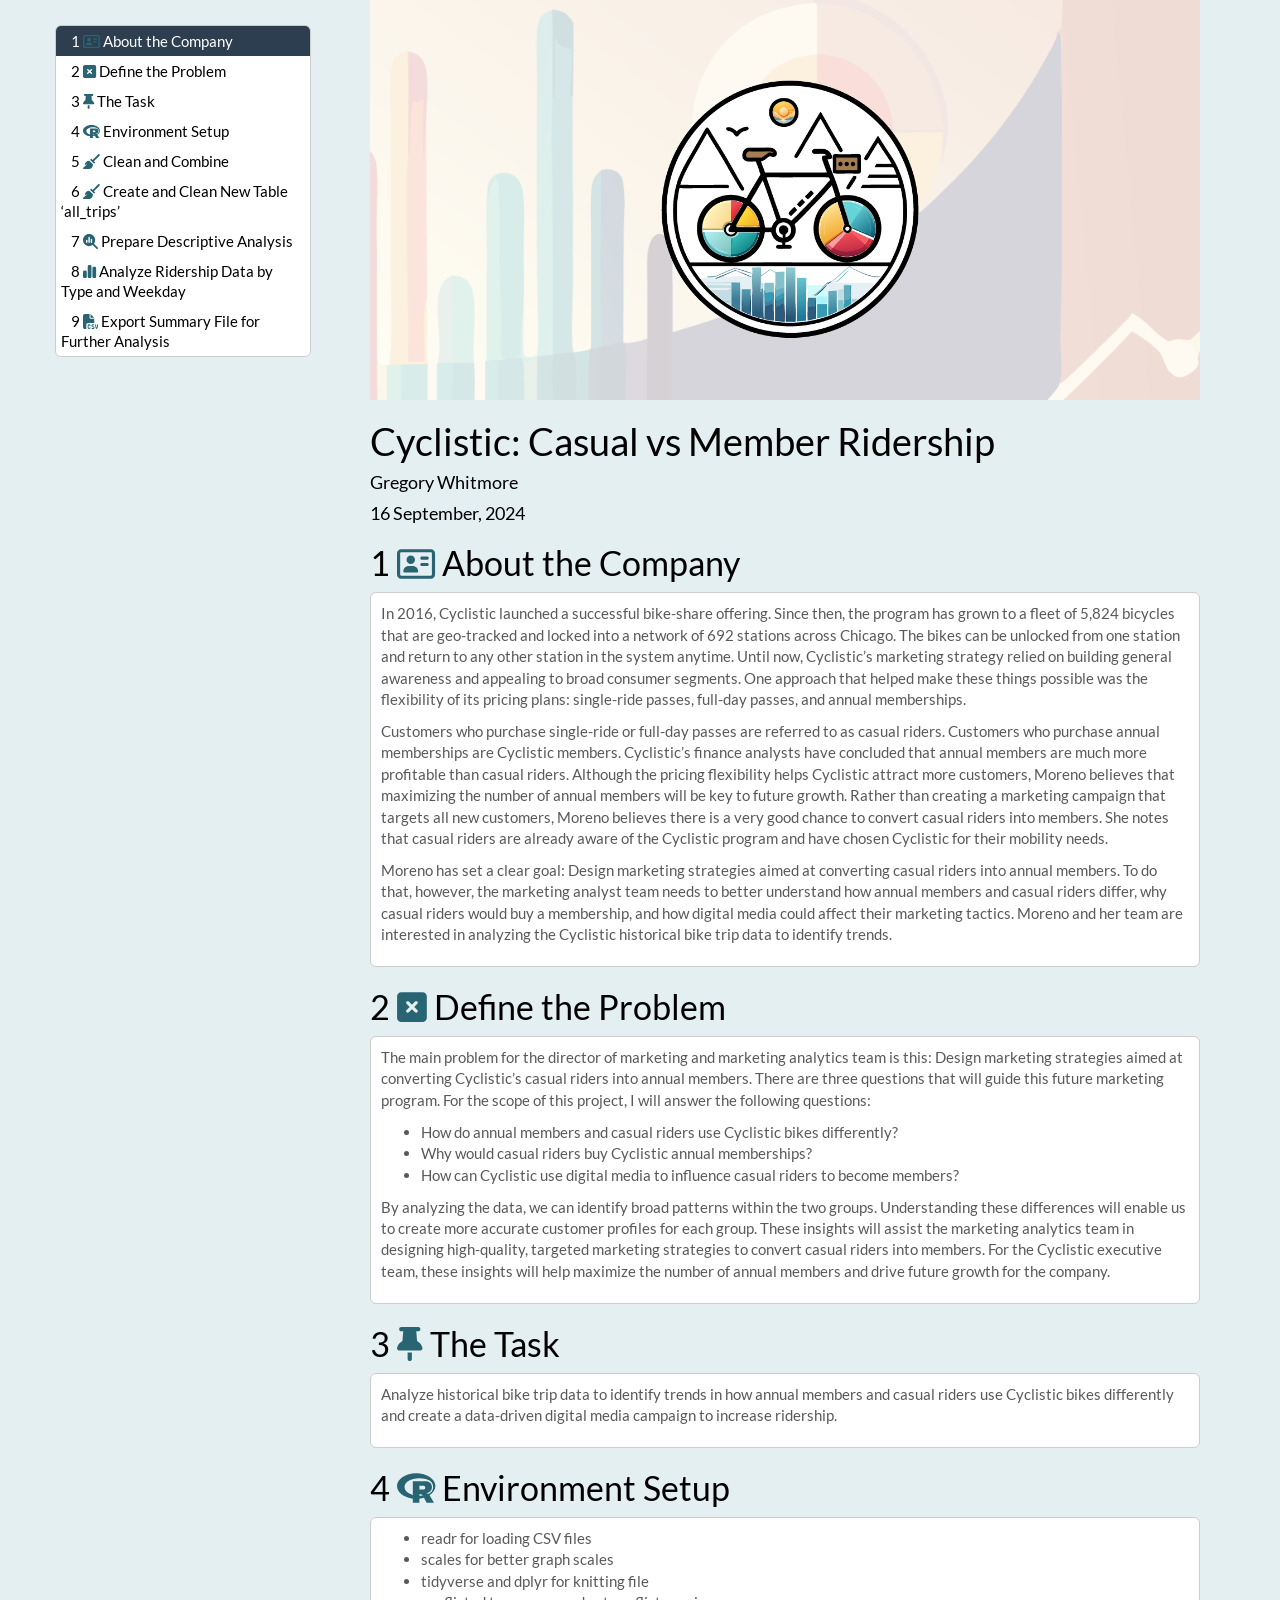
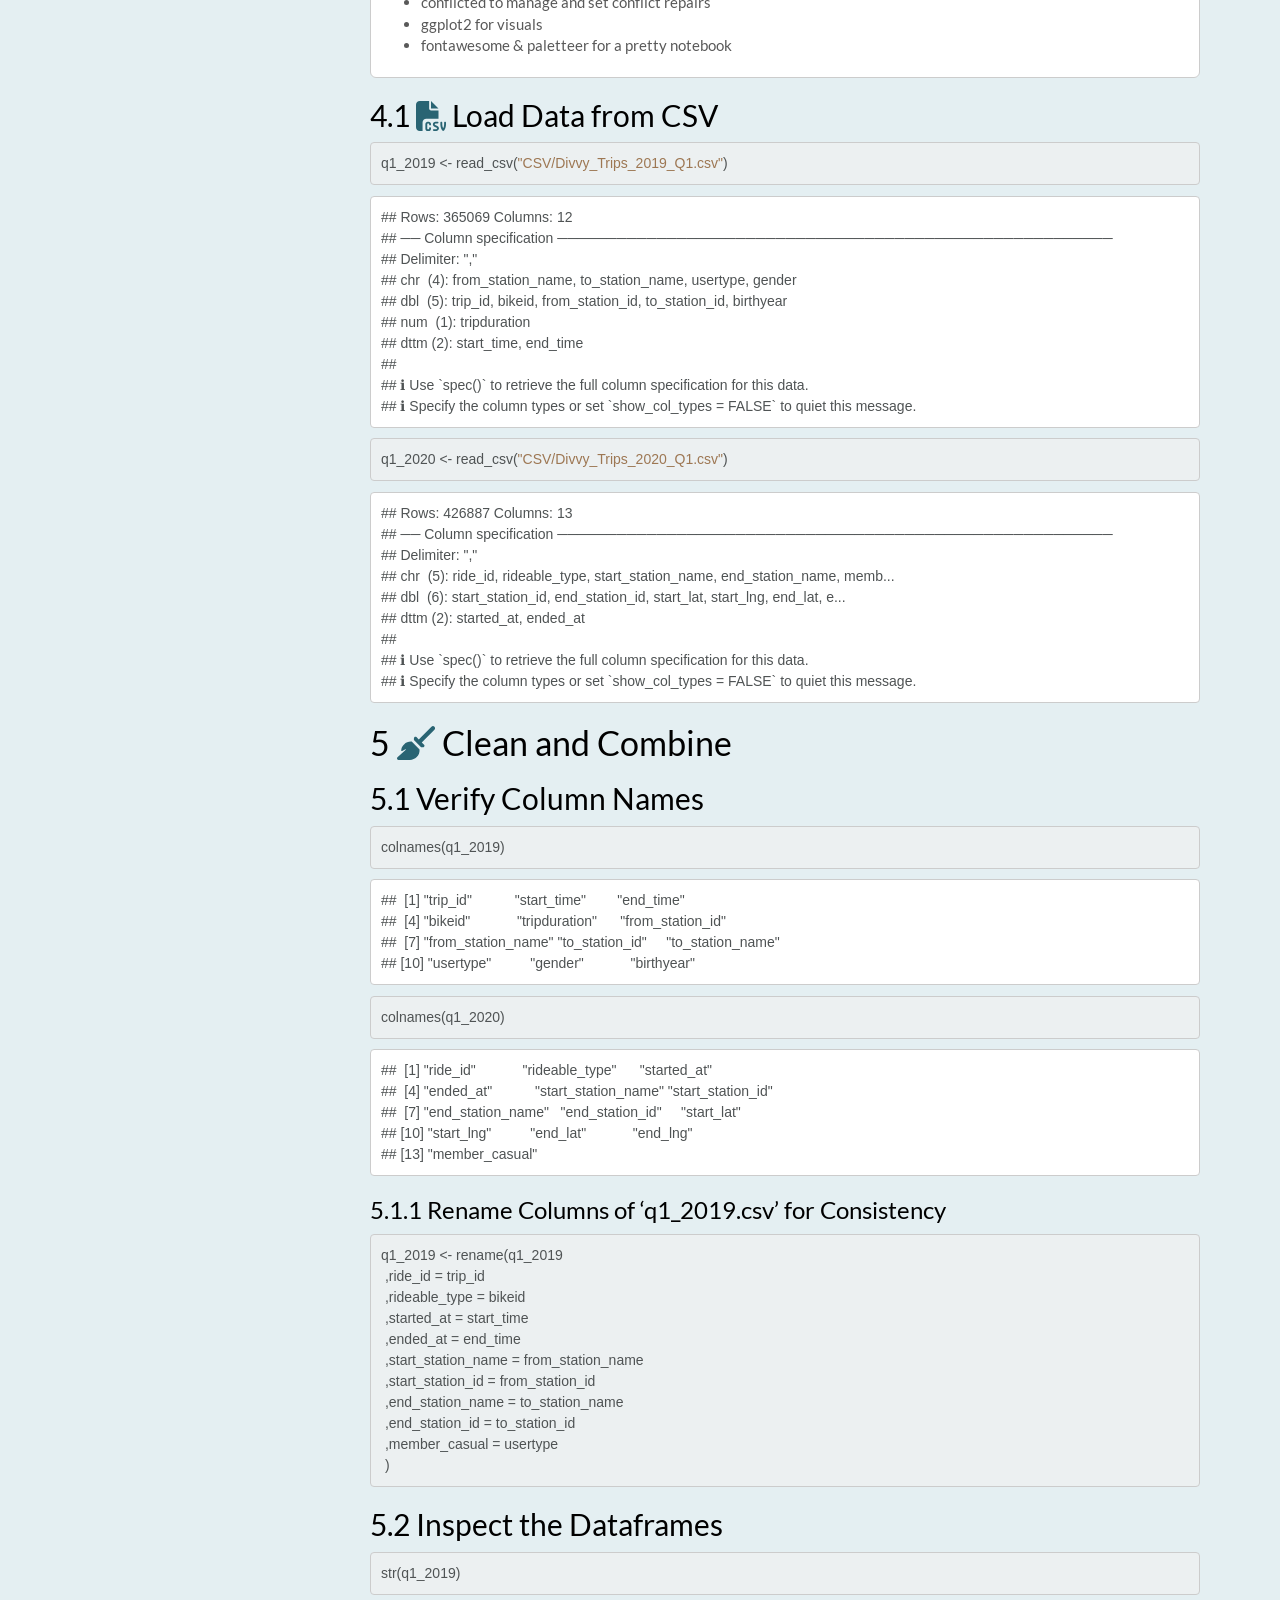
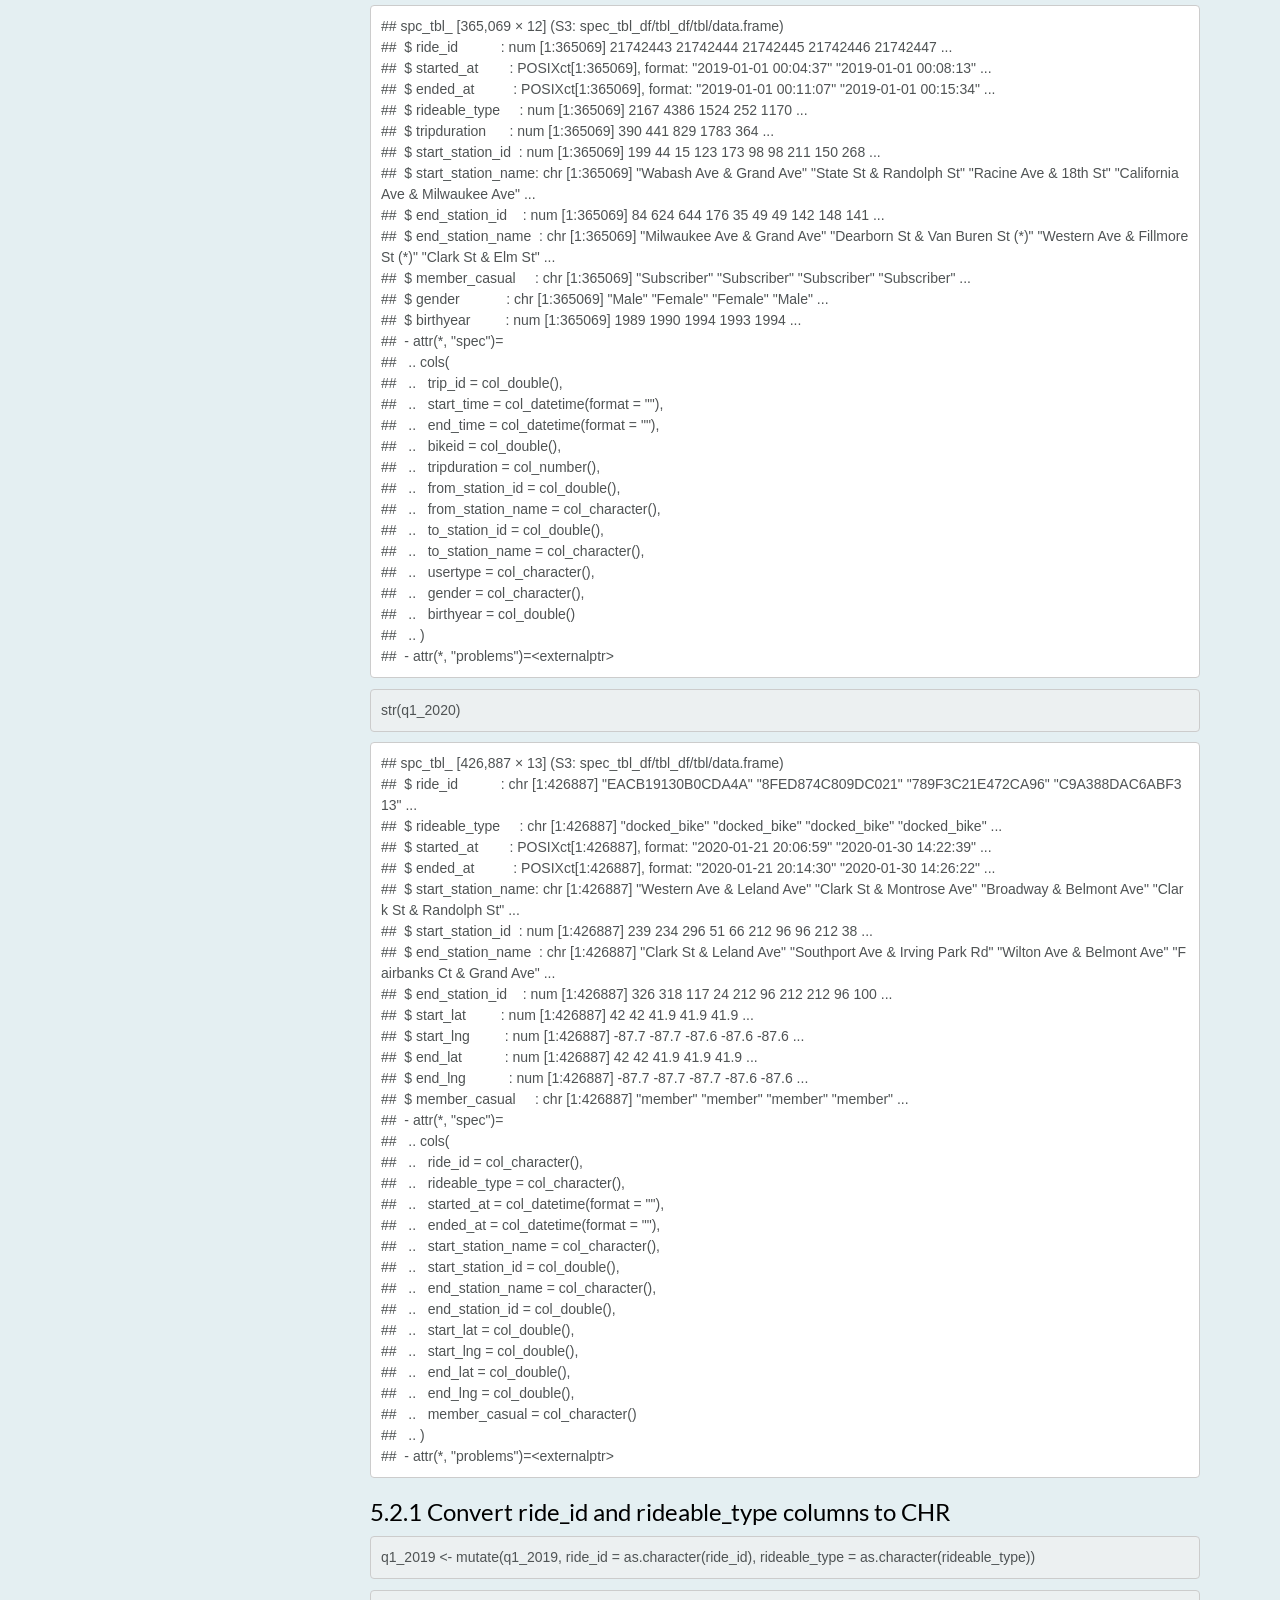
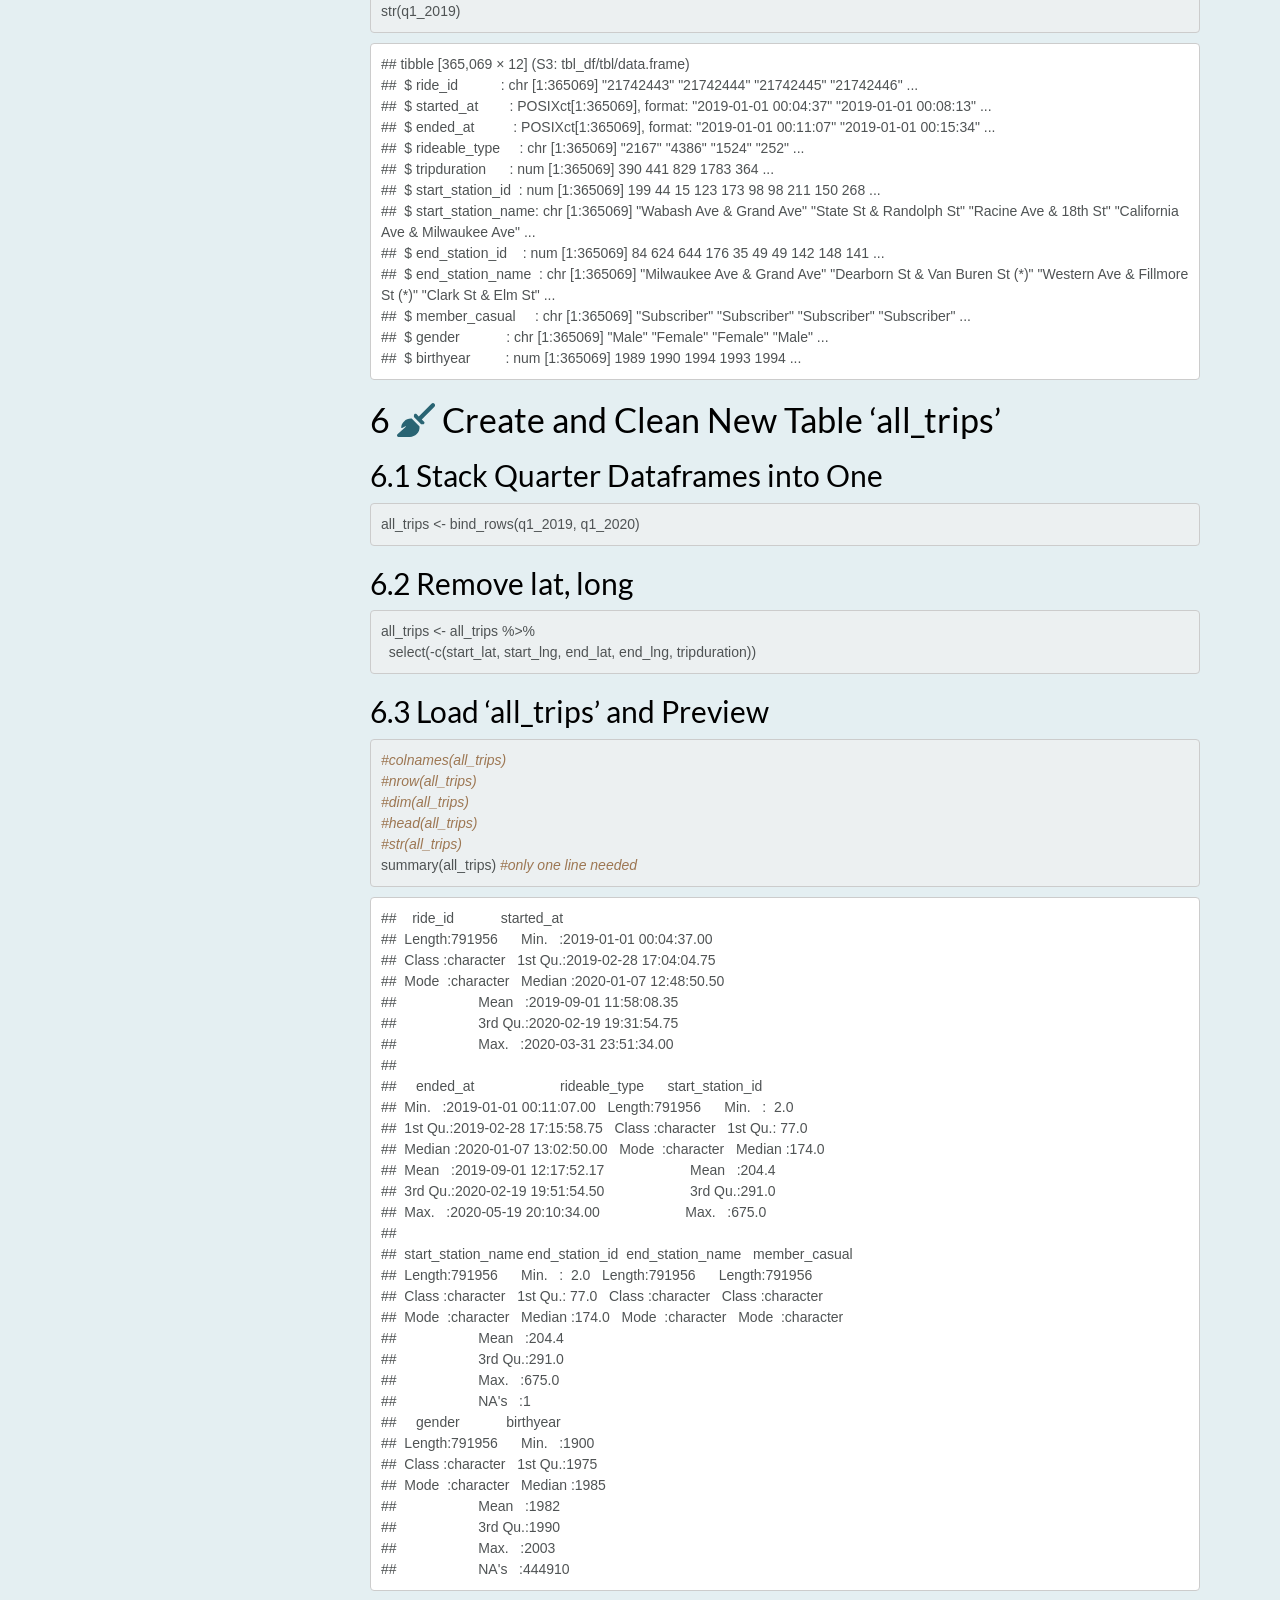
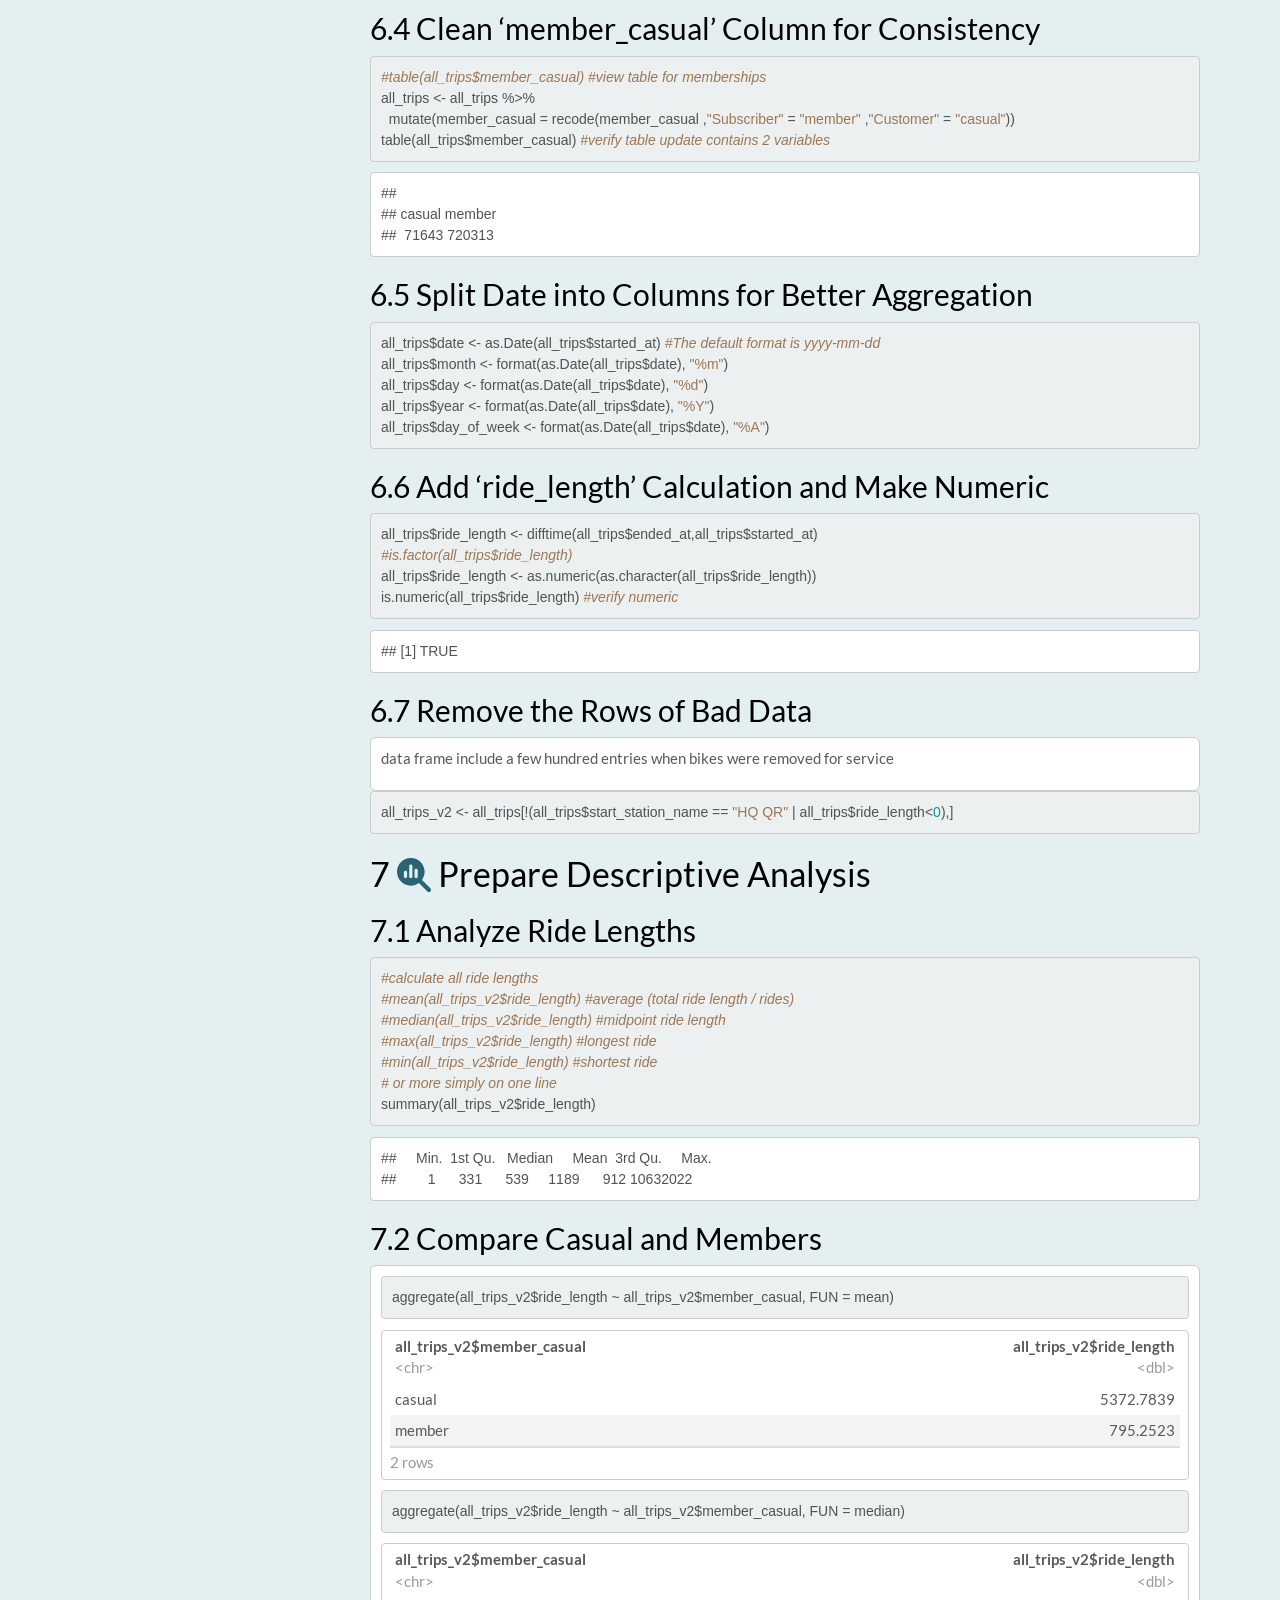
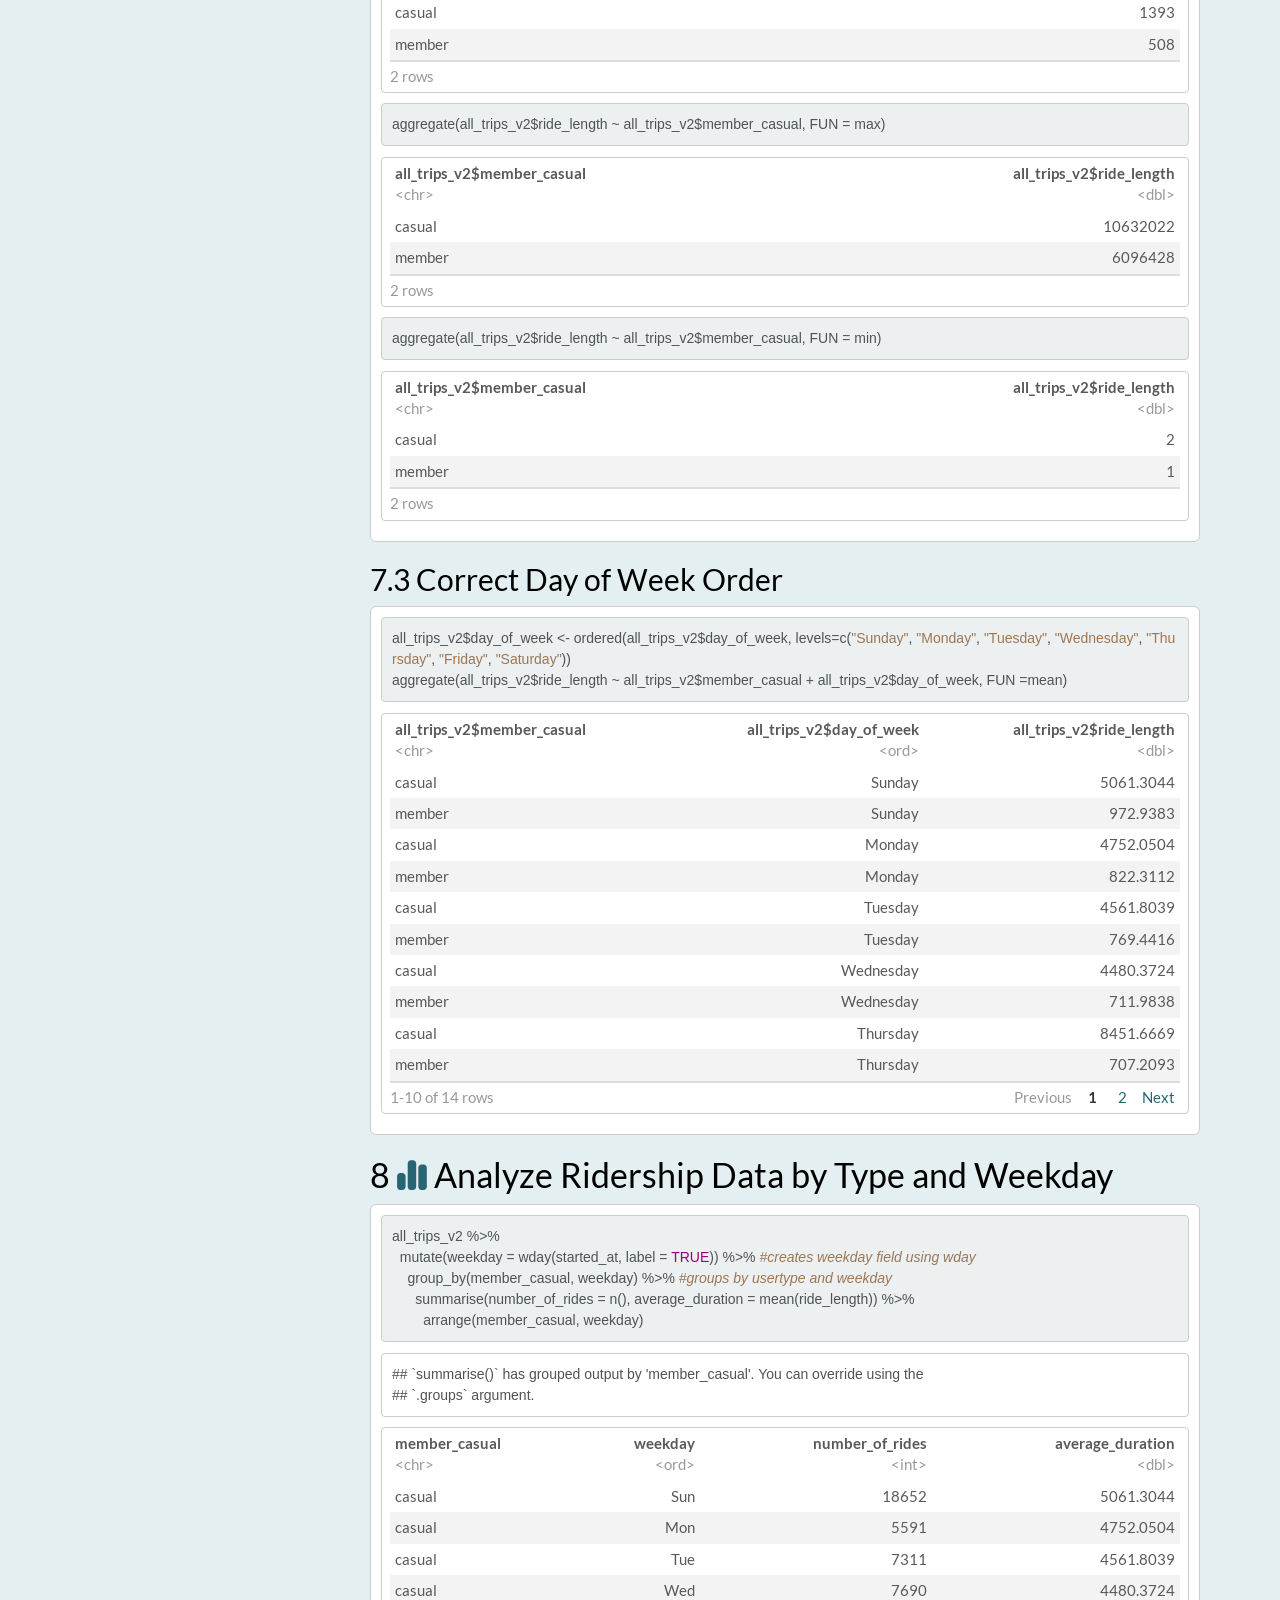
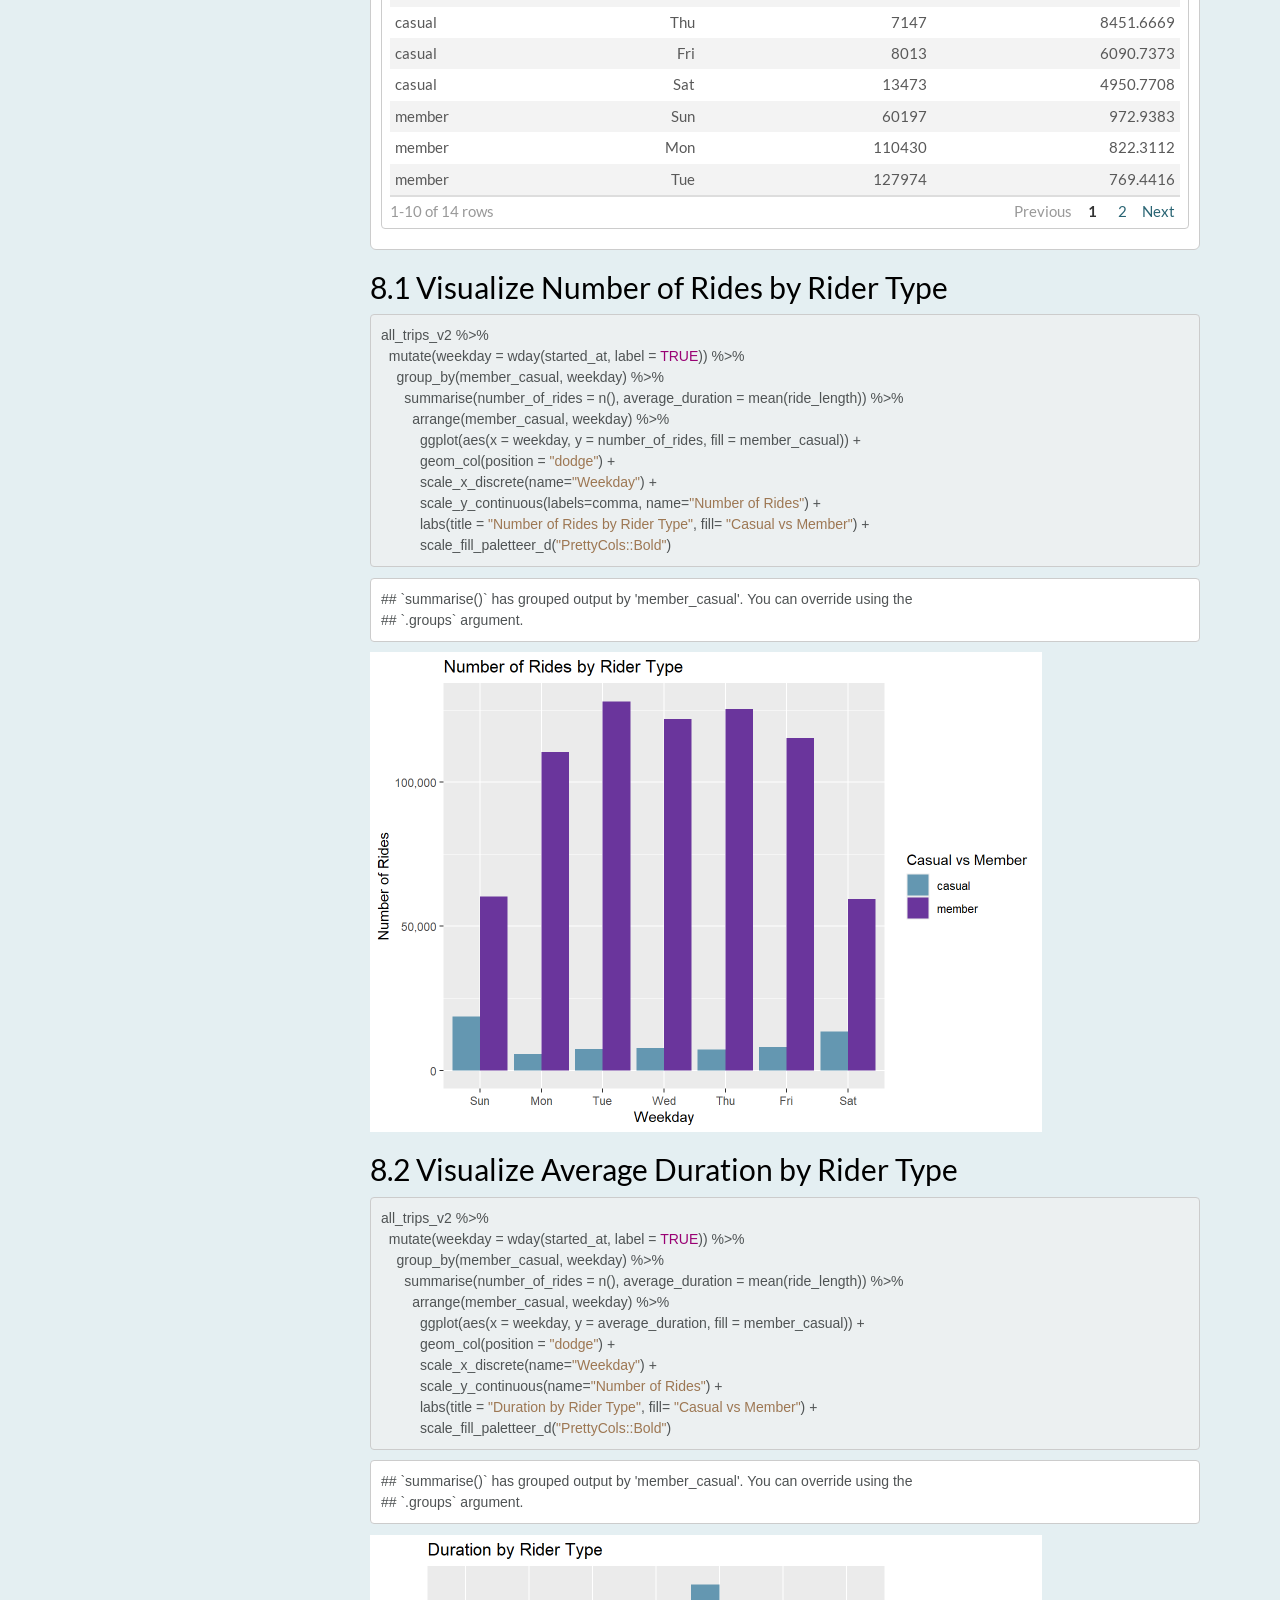
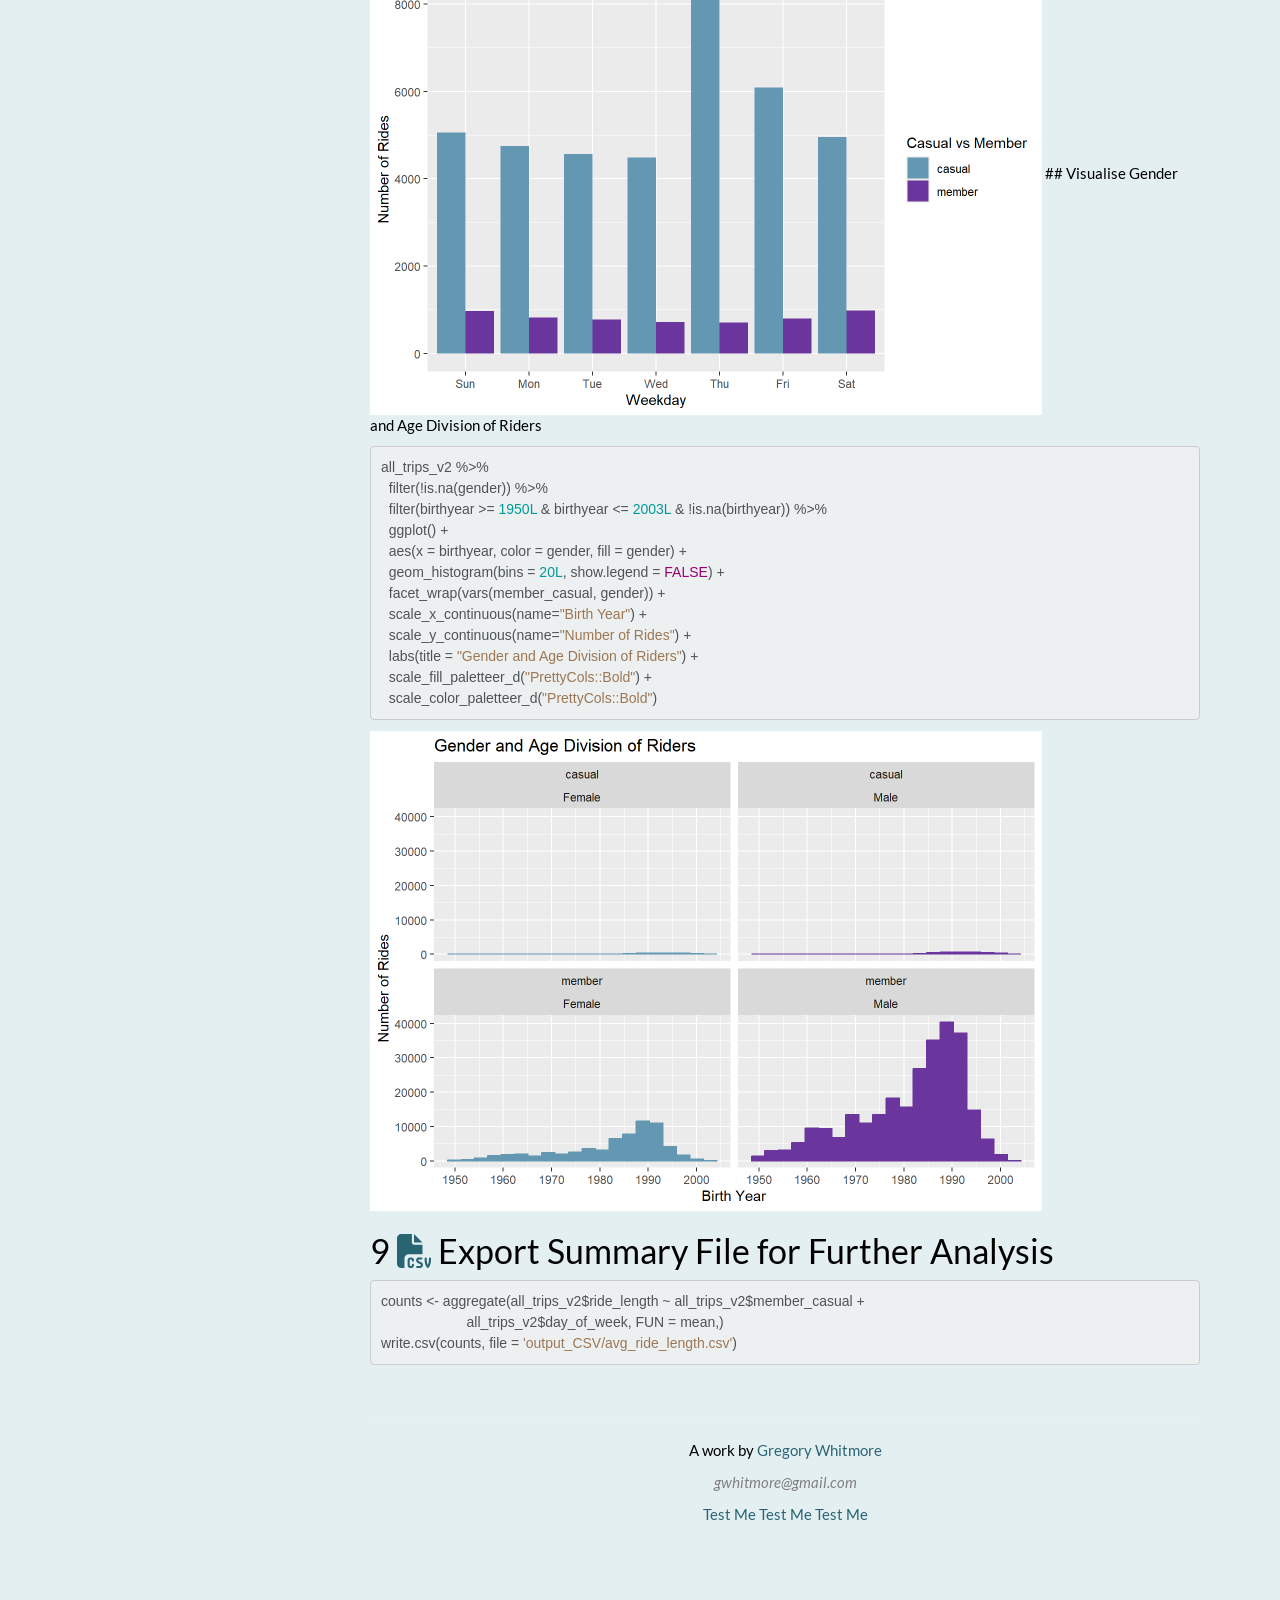
==== 2024-Cyclistic-Casual-vs-Member.html @ d3386a3c "a commit" ====
<!DOCTYPE html>

<html>

<head>

<meta charset="utf-8" />
<meta name="generator" content="pandoc" />
<meta http-equiv="X-UA-Compatible" content="IE=EDGE" />


<meta name="author" content="Gregory Whitmore" />


<title>Cyclistic: Casual vs Member Ridership</title>

<script>// Pandoc 2.9 adds attributes on both header and div. We remove the former (to
// be compatible with the behavior of Pandoc < 2.8).
document.addEventListener('DOMContentLoaded', function(e) {
  var hs = document.querySelectorAll("div.section[class*='level'] > :first-child");
  var i, h, a;
  for (i = 0; i < hs.length; i++) {
    h = hs[i];
    if (!/^h[1-6]$/i.test(h.tagName)) continue;  // it should be a header h1-h6
    a = h.attributes;
    while (a.length > 0) h.removeAttribute(a[0].name);
  }
});
</script>
<script>/*! jQuery v3.6.0 | (c) OpenJS Foundation and other contributors | jquery.org/license */
!function(e,t){"use strict";"object"==typeof module&&"object"==typeof module.exports?module.exports=e.document?t(e,!0):function(e){if(!e.document)throw new Error("jQuery requires a window with a document");return t(e)}:t(e)}("undefined"!=typeof window?window:this,function(C,e){"use strict";var t=[],r=Object.getPrototypeOf,s=t.slice,g=t.flat?function(e){return t.flat.call(e)}:function(e){return t.concat.apply([],e)},u=t.push,i=t.indexOf,n={},o=n.toString,v=n.hasOwnProperty,a=v.toString,l=a.call(Object),y={},m=function(e){return"function"==typeof e&&"number"!=typeof e.nodeType&&"function"!=typeof e.item},x=function(e){return null!=e&&e===e.window},E=C.document,c={type:!0,src:!0,nonce:!0,noModule:!0};function b(e,t,n){var r,i,o=(n=n||E).createElement("script");if(o.text=e,t)for(r in c)(i=t[r]||t.getAttribute&&t.getAttribute(r))&&o.setAttribute(r,i);n.head.appendChild(o).parentNode.removeChild(o)}function w(e){return null==e?e+"":"object"==typeof e||"function"==typeof e?n[o.call(e)]||"object":typeof e}var f="3.6.0",S=function(e,t){return new S.fn.init(e,t)};function p(e){var t=!!e&&"length"in e&&e.length,n=w(e);return!m(e)&&!x(e)&&("array"===n||0===t||"number"==typeof t&&0<t&&t-1 in e)}S.fn=S.prototype={jquery:f,constructor:S,length:0,toArray:function(){return s.call(this)},get:function(e){return null==e?s.call(this):e<0?this[e+this.length]:this[e]},pushStack:function(e){var t=S.merge(this.constructor(),e);return t.prevObject=this,t},each:function(e){return S.each(this,e)},map:function(n){return this.pushStack(S.map(this,function(e,t){return n.call(e,t,e)}))},slice:function(){return this.pushStack(s.apply(this,arguments))},first:function(){return this.eq(0)},last:function(){return this.eq(-1)},even:function(){return this.pushStack(S.grep(this,function(e,t){return(t+1)%2}))},odd:function(){return this.pushStack(S.grep(this,function(e,t){return t%2}))},eq:function(e){var t=this.length,n=+e+(e<0?t:0);return this.pushStack(0<=n&&n<t?[this[n]]:[])},end:function(){return this.prevObject||this.constructor()},push:u,sort:t.sort,splice:t.splice},S.extend=S.fn.extend=function(){var e,t,n,r,i,o,a=arguments[0]||{},s=1,u=arguments.length,l=!1;for("boolean"==typeof a&&(l=a,a=arguments[s]||{},s++),"object"==typeof a||m(a)||(a={}),s===u&&(a=this,s--);s<u;s++)if(null!=(e=arguments[s]))for(t in e)r=e[t],"__proto__"!==t&&a!==r&&(l&&r&&(S.isPlainObject(r)||(i=Array.isArray(r)))?(n=a[t],o=i&&!Array.isArray(n)?[]:i||S.isPlainObject(n)?n:{},i=!1,a[t]=S.extend(l,o,r)):void 0!==r&&(a[t]=r));return a},S.extend({expando:"jQuery"+(f+Math.random()).replace(/\D/g,""),isReady:!0,error:function(e){throw new Error(e)},noop:function(){},isPlainObject:function(e){var t,n;return!(!e||"[object Object]"!==o.call(e))&&(!(t=r(e))||"function"==typeof(n=v.call(t,"constructor")&&t.constructor)&&a.call(n)===l)},isEmptyObject:function(e){var t;for(t in e)return!1;return!0},globalEval:function(e,t,n){b(e,{nonce:t&&t.nonce},n)},each:function(e,t){var n,r=0;if(p(e)){for(n=e.length;r<n;r++)if(!1===t.call(e[r],r,e[r]))break}else for(r in e)if(!1===t.call(e[r],r,e[r]))break;return e},makeArray:function(e,t){var n=t||[];return null!=e&&(p(Object(e))?S.merge(n,"string"==typeof e?[e]:e):u.call(n,e)),n},inArray:function(e,t,n){return null==t?-1:i.call(t,e,n)},merge:function(e,t){for(var n=+t.length,r=0,i=e.length;r<n;r++)e[i++]=t[r];return e.length=i,e},grep:function(e,t,n){for(var r=[],i=0,o=e.length,a=!n;i<o;i++)!t(e[i],i)!==a&&r.push(e[i]);return r},map:function(e,t,n){var r,i,o=0,a=[];if(p(e))for(r=e.length;o<r;o++)null!=(i=t(e[o],o,n))&&a.push(i);else for(o in e)null!=(i=t(e[o],o,n))&&a.push(i);return g(a)},guid:1,support:y}),"function"==typeof Symbol&&(S.fn[Symbol.iterator]=t[Symbol.iterator]),S.each("Boolean Number String Function Array Date RegExp Object Error Symbol".split(" "),function(e,t){n["[object "+t+"]"]=t.toLowerCase()});var d=function(n){var e,d,b,o,i,h,f,g,w,u,l,T,C,a,E,v,s,c,y,S="sizzle"+1*new Date,p=n.document,k=0,r=0,m=ue(),x=ue(),A=ue(),N=ue(),j=function(e,t){return e===t&&(l=!0),0},D={}.hasOwnProperty,t=[],q=t.pop,L=t.push,H=t.push,O=t.slice,P=function(e,t){for(var n=0,r=e.length;n<r;n++)if(e[n]===t)return n;return-1},R="checked|selected|async|autofocus|autoplay|controls|defer|disabled|hidden|ismap|loop|multiple|open|readonly|required|scoped",M="[\\x20\\t\\r\\n\\f]",I="(?:\\\\[\\da-fA-F]{1,6}"+M+"?|\\\\[^\\r\\n\\f]|[\\w-]|[^\0-\\x7f])+",W="\\["+M+"*("+I+")(?:"+M+"*([*^$|!~]?=)"+M+"*(?:'((?:\\\\.|[^\\\\'])*)'|\"((?:\\\\.|[^\\\\\"])*)\"|("+I+"))|)"+M+"*\\]",F=":("+I+")(?:\\((('((?:\\\\.|[^\\\\'])*)'|\"((?:\\\\.|[^\\\\\"])*)\")|((?:\\\\.|[^\\\\()[\\]]|"+W+")*)|.*)\\)|)",B=new RegExp(M+"+","g"),$=new RegExp("^"+M+"+|((?:^|[^\\\\])(?:\\\\.)*)"+M+"+$","g"),_=new RegExp("^"+M+"*,"+M+"*"),z=new RegExp("^"+M+"*([>+~]|"+M+")"+M+"*"),U=new RegExp(M+"|>"),X=new RegExp(F),V=new RegExp("^"+I+"$"),G={ID:new RegExp("^#("+I+")"),CLASS:new RegExp("^\\.("+I+")"),TAG:new RegExp("^("+I+"|[*])"),ATTR:new RegExp("^"+W),PSEUDO:new RegExp("^"+F),CHILD:new RegExp("^:(only|first|last|nth|nth-last)-(child|of-type)(?:\\("+M+"*(even|odd|(([+-]|)(\\d*)n|)"+M+"*(?:([+-]|)"+M+"*(\\d+)|))"+M+"*\\)|)","i"),bool:new RegExp("^(?:"+R+")$","i"),needsContext:new RegExp("^"+M+"*[>+~]|:(even|odd|eq|gt|lt|nth|first|last)(?:\\("+M+"*((?:-\\d)?\\d*)"+M+"*\\)|)(?=[^-]|$)","i")},Y=/HTML$/i,Q=/^(?:input|select|textarea|button)$/i,J=/^h\d$/i,K=/^[^{]+\{\s*\[native \w/,Z=/^(?:#([\w-]+)|(\w+)|\.([\w-]+))$/,ee=/[+~]/,te=new RegExp("\\\\[\\da-fA-F]{1,6}"+M+"?|\\\\([^\\r\\n\\f])","g"),ne=function(e,t){var n="0x"+e.slice(1)-65536;return t||(n<0?String.fromCharCode(n+65536):String.fromCharCode(n>>10|55296,1023&n|56320))},re=/([\0-\x1f\x7f]|^-?\d)|^-$|[^\0-\x1f\x7f-\uFFFF\w-]/g,ie=function(e,t){return t?"\0"===e?"\ufffd":e.slice(0,-1)+"\\"+e.charCodeAt(e.length-1).toString(16)+" ":"\\"+e},oe=function(){T()},ae=be(function(e){return!0===e.disabled&&"fieldset"===e.nodeName.toLowerCase()},{dir:"parentNode",next:"legend"});try{H.apply(t=O.call(p.childNodes),p.childNodes),t[p.childNodes.length].nodeType}catch(e){H={apply:t.length?function(e,t){L.apply(e,O.call(t))}:function(e,t){var n=e.length,r=0;while(e[n++]=t[r++]);e.length=n-1}}}function se(t,e,n,r){var i,o,a,s,u,l,c,f=e&&e.ownerDocument,p=e?e.nodeType:9;if(n=n||[],"string"!=typeof t||!t||1!==p&&9!==p&&11!==p)return n;if(!r&&(T(e),e=e||C,E)){if(11!==p&&(u=Z.exec(t)))if(i=u[1]){if(9===p){if(!(a=e.getElementById(i)))return n;if(a.id===i)return n.push(a),n}else if(f&&(a=f.getElementById(i))&&y(e,a)&&a.id===i)return n.push(a),n}else{if(u[2])return H.apply(n,e.getElementsByTagName(t)),n;if((i=u[3])&&d.getElementsByClassName&&e.getElementsByClassName)return H.apply(n,e.getElementsByClassName(i)),n}if(d.qsa&&!N[t+" "]&&(!v||!v.test(t))&&(1!==p||"object"!==e.nodeName.toLowerCase())){if(c=t,f=e,1===p&&(U.test(t)||z.test(t))){(f=ee.test(t)&&ye(e.parentNode)||e)===e&&d.scope||((s=e.getAttribute("id"))?s=s.replace(re,ie):e.setAttribute("id",s=S)),o=(l=h(t)).length;while(o--)l[o]=(s?"#"+s:":scope")+" "+xe(l[o]);c=l.join(",")}try{return H.apply(n,f.querySelectorAll(c)),n}catch(e){N(t,!0)}finally{s===S&&e.removeAttribute("id")}}}return g(t.replace($,"$1"),e,n,r)}function ue(){var r=[];return function e(t,n){return r.push(t+" ")>b.cacheLength&&delete e[r.shift()],e[t+" "]=n}}function le(e){return e[S]=!0,e}function ce(e){var t=C.createElement("fieldset");try{return!!e(t)}catch(e){return!1}finally{t.parentNode&&t.parentNode.removeChild(t),t=null}}function fe(e,t){var n=e.split("|"),r=n.length;while(r--)b.attrHandle[n[r]]=t}function pe(e,t){var n=t&&e,r=n&&1===e.nodeType&&1===t.nodeType&&e.sourceIndex-t.sourceIndex;if(r)return r;if(n)while(n=n.nextSibling)if(n===t)return-1;return e?1:-1}function de(t){return function(e){return"input"===e.nodeName.toLowerCase()&&e.type===t}}function he(n){return function(e){var t=e.nodeName.toLowerCase();return("input"===t||"button"===t)&&e.type===n}}function ge(t){return function(e){return"form"in e?e.parentNode&&!1===e.disabled?"label"in e?"label"in e.parentNode?e.parentNode.disabled===t:e.disabled===t:e.isDisabled===t||e.isDisabled!==!t&&ae(e)===t:e.disabled===t:"label"in e&&e.disabled===t}}function ve(a){return le(function(o){return o=+o,le(function(e,t){var n,r=a([],e.length,o),i=r.length;while(i--)e[n=r[i]]&&(e[n]=!(t[n]=e[n]))})})}function ye(e){return e&&"undefined"!=typeof e.getElementsByTagName&&e}for(e in d=se.support={},i=se.isXML=function(e){var t=e&&e.namespaceURI,n=e&&(e.ownerDocument||e).documentElement;return!Y.test(t||n&&n.nodeName||"HTML")},T=se.setDocument=function(e){var t,n,r=e?e.ownerDocument||e:p;return r!=C&&9===r.nodeType&&r.documentElement&&(a=(C=r).documentElement,E=!i(C),p!=C&&(n=C.defaultView)&&n.top!==n&&(n.addEventListener?n.addEventListener("unload",oe,!1):n.attachEvent&&n.attachEvent("onunload",oe)),d.scope=ce(function(e){return a.appendChild(e).appendChild(C.createElement("div")),"undefined"!=typeof e.querySelectorAll&&!e.querySelectorAll(":scope fieldset div").length}),d.attributes=ce(function(e){return e.className="i",!e.getAttribute("className")}),d.getElementsByTagName=ce(function(e){return e.appendChild(C.createComment("")),!e.getElementsByTagName("*").length}),d.getElementsByClassName=K.test(C.getElementsByClassName),d.getById=ce(function(e){return a.appendChild(e).id=S,!C.getElementsByName||!C.getElementsByName(S).length}),d.getById?(b.filter.ID=function(e){var t=e.replace(te,ne);return function(e){return e.getAttribute("id")===t}},b.find.ID=function(e,t){if("undefined"!=typeof t.getElementById&&E){var n=t.getElementById(e);return n?[n]:[]}}):(b.filter.ID=function(e){var n=e.replace(te,ne);return function(e){var t="undefined"!=typeof e.getAttributeNode&&e.getAttributeNode("id");return t&&t.value===n}},b.find.ID=function(e,t){if("undefined"!=typeof t.getElementById&&E){var n,r,i,o=t.getElementById(e);if(o){if((n=o.getAttributeNode("id"))&&n.value===e)return[o];i=t.getElementsByName(e),r=0;while(o=i[r++])if((n=o.getAttributeNode("id"))&&n.value===e)return[o]}return[]}}),b.find.TAG=d.getElementsByTagName?function(e,t){return"undefined"!=typeof t.getElementsByTagName?t.getElementsByTagName(e):d.qsa?t.querySelectorAll(e):void 0}:function(e,t){var n,r=[],i=0,o=t.getElementsByTagName(e);if("*"===e){while(n=o[i++])1===n.nodeType&&r.push(n);return r}return o},b.find.CLASS=d.getElementsByClassName&&function(e,t){if("undefined"!=typeof t.getElementsByClassName&&E)return t.getElementsByClassName(e)},s=[],v=[],(d.qsa=K.test(C.querySelectorAll))&&(ce(function(e){var t;a.appendChild(e).innerHTML="<a id='"+S+"'></a><select id='"+S+"-\r\\' msallowcapture=''><option selected=''></option></select>",e.querySelectorAll("[msallowcapture^='']").length&&v.push("[*^$]="+M+"*(?:''|\"\")"),e.querySelectorAll("[selected]").length||v.push("\\["+M+"*(?:value|"+R+")"),e.querySelectorAll("[id~="+S+"-]").length||v.push("~="),(t=C.createElement("input")).setAttribute("name",""),e.appendChild(t),e.querySelectorAll("[name='']").length||v.push("\\["+M+"*name"+M+"*="+M+"*(?:''|\"\")"),e.querySelectorAll(":checked").length||v.push(":checked"),e.querySelectorAll("a#"+S+"+*").length||v.push(".#.+[+~]"),e.querySelectorAll("\\\f"),v.push("[\\r\\n\\f]")}),ce(function(e){e.innerHTML="<a href='' disabled='disabled'></a><select disabled='disabled'><option/></select>";var t=C.createElement("input");t.setAttribute("type","hidden"),e.appendChild(t).setAttribute("name","D"),e.querySelectorAll("[name=d]").length&&v.push("name"+M+"*[*^$|!~]?="),2!==e.querySelectorAll(":enabled").length&&v.push(":enabled",":disabled"),a.appendChild(e).disabled=!0,2!==e.querySelectorAll(":disabled").length&&v.push(":enabled",":disabled"),e.querySelectorAll("*,:x"),v.push(",.*:")})),(d.matchesSelector=K.test(c=a.matches||a.webkitMatchesSelector||a.mozMatchesSelector||a.oMatchesSelector||a.msMatchesSelector))&&ce(function(e){d.disconnectedMatch=c.call(e,"*"),c.call(e,"[s!='']:x"),s.push("!=",F)}),v=v.length&&new RegExp(v.join("|")),s=s.length&&new RegExp(s.join("|")),t=K.test(a.compareDocumentPosition),y=t||K.test(a.contains)?function(e,t){var n=9===e.nodeType?e.documentElement:e,r=t&&t.parentNode;return e===r||!(!r||1!==r.nodeType||!(n.contains?n.contains(r):e.compareDocumentPosition&&16&e.compareDocumentPosition(r)))}:function(e,t){if(t)while(t=t.parentNode)if(t===e)return!0;return!1},j=t?function(e,t){if(e===t)return l=!0,0;var n=!e.compareDocumentPosition-!t.compareDocumentPosition;return n||(1&(n=(e.ownerDocument||e)==(t.ownerDocument||t)?e.compareDocumentPosition(t):1)||!d.sortDetached&&t.compareDocumentPosition(e)===n?e==C||e.ownerDocument==p&&y(p,e)?-1:t==C||t.ownerDocument==p&&y(p,t)?1:u?P(u,e)-P(u,t):0:4&n?-1:1)}:function(e,t){if(e===t)return l=!0,0;var n,r=0,i=e.parentNode,o=t.parentNode,a=[e],s=[t];if(!i||!o)return e==C?-1:t==C?1:i?-1:o?1:u?P(u,e)-P(u,t):0;if(i===o)return pe(e,t);n=e;while(n=n.parentNode)a.unshift(n);n=t;while(n=n.parentNode)s.unshift(n);while(a[r]===s[r])r++;return r?pe(a[r],s[r]):a[r]==p?-1:s[r]==p?1:0}),C},se.matches=function(e,t){return se(e,null,null,t)},se.matchesSelector=function(e,t){if(T(e),d.matchesSelector&&E&&!N[t+" "]&&(!s||!s.test(t))&&(!v||!v.test(t)))try{var n=c.call(e,t);if(n||d.disconnectedMatch||e.document&&11!==e.document.nodeType)return n}catch(e){N(t,!0)}return 0<se(t,C,null,[e]).length},se.contains=function(e,t){return(e.ownerDocument||e)!=C&&T(e),y(e,t)},se.attr=function(e,t){(e.ownerDocument||e)!=C&&T(e);var n=b.attrHandle[t.toLowerCase()],r=n&&D.call(b.attrHandle,t.toLowerCase())?n(e,t,!E):void 0;return void 0!==r?r:d.attributes||!E?e.getAttribute(t):(r=e.getAttributeNode(t))&&r.specified?r.value:null},se.escape=function(e){return(e+"").replace(re,ie)},se.error=function(e){throw new Error("Syntax error, unrecognized expression: "+e)},se.uniqueSort=function(e){var t,n=[],r=0,i=0;if(l=!d.detectDuplicates,u=!d.sortStable&&e.slice(0),e.sort(j),l){while(t=e[i++])t===e[i]&&(r=n.push(i));while(r--)e.splice(n[r],1)}return u=null,e},o=se.getText=function(e){var t,n="",r=0,i=e.nodeType;if(i){if(1===i||9===i||11===i){if("string"==typeof e.textContent)return e.textContent;for(e=e.firstChild;e;e=e.nextSibling)n+=o(e)}else if(3===i||4===i)return e.nodeValue}else while(t=e[r++])n+=o(t);return n},(b=se.selectors={cacheLength:50,createPseudo:le,match:G,attrHandle:{},find:{},relative:{">":{dir:"parentNode",first:!0}," ":{dir:"parentNode"},"+":{dir:"previousSibling",first:!0},"~":{dir:"previousSibling"}},preFilter:{ATTR:function(e){return e[1]=e[1].replace(te,ne),e[3]=(e[3]||e[4]||e[5]||"").replace(te,ne),"~="===e[2]&&(e[3]=" "+e[3]+" "),e.slice(0,4)},CHILD:function(e){return e[1]=e[1].toLowerCase(),"nth"===e[1].slice(0,3)?(e[3]||se.error(e[0]),e[4]=+(e[4]?e[5]+(e[6]||1):2*("even"===e[3]||"odd"===e[3])),e[5]=+(e[7]+e[8]||"odd"===e[3])):e[3]&&se.error(e[0]),e},PSEUDO:function(e){var t,n=!e[6]&&e[2];return G.CHILD.test(e[0])?null:(e[3]?e[2]=e[4]||e[5]||"":n&&X.test(n)&&(t=h(n,!0))&&(t=n.indexOf(")",n.length-t)-n.length)&&(e[0]=e[0].slice(0,t),e[2]=n.slice(0,t)),e.slice(0,3))}},filter:{TAG:function(e){var t=e.replace(te,ne).toLowerCase();return"*"===e?function(){return!0}:function(e){return e.nodeName&&e.nodeName.toLowerCase()===t}},CLASS:function(e){var t=m[e+" "];return t||(t=new RegExp("(^|"+M+")"+e+"("+M+"|$)"))&&m(e,function(e){return t.test("string"==typeof e.className&&e.className||"undefined"!=typeof e.getAttribute&&e.getAttribute("class")||"")})},ATTR:function(n,r,i){return function(e){var t=se.attr(e,n);return null==t?"!="===r:!r||(t+="","="===r?t===i:"!="===r?t!==i:"^="===r?i&&0===t.indexOf(i):"*="===r?i&&-1<t.indexOf(i):"$="===r?i&&t.slice(-i.length)===i:"~="===r?-1<(" "+t.replace(B," ")+" ").indexOf(i):"|="===r&&(t===i||t.slice(0,i.length+1)===i+"-"))}},CHILD:function(h,e,t,g,v){var y="nth"!==h.slice(0,3),m="last"!==h.slice(-4),x="of-type"===e;return 1===g&&0===v?function(e){return!!e.parentNode}:function(e,t,n){var r,i,o,a,s,u,l=y!==m?"nextSibling":"previousSibling",c=e.parentNode,f=x&&e.nodeName.toLowerCase(),p=!n&&!x,d=!1;if(c){if(y){while(l){a=e;while(a=a[l])if(x?a.nodeName.toLowerCase()===f:1===a.nodeType)return!1;u=l="only"===h&&!u&&"nextSibling"}return!0}if(u=[m?c.firstChild:c.lastChild],m&&p){d=(s=(r=(i=(o=(a=c)[S]||(a[S]={}))[a.uniqueID]||(o[a.uniqueID]={}))[h]||[])[0]===k&&r[1])&&r[2],a=s&&c.childNodes[s];while(a=++s&&a&&a[l]||(d=s=0)||u.pop())if(1===a.nodeType&&++d&&a===e){i[h]=[k,s,d];break}}else if(p&&(d=s=(r=(i=(o=(a=e)[S]||(a[S]={}))[a.uniqueID]||(o[a.uniqueID]={}))[h]||[])[0]===k&&r[1]),!1===d)while(a=++s&&a&&a[l]||(d=s=0)||u.pop())if((x?a.nodeName.toLowerCase()===f:1===a.nodeType)&&++d&&(p&&((i=(o=a[S]||(a[S]={}))[a.uniqueID]||(o[a.uniqueID]={}))[h]=[k,d]),a===e))break;return(d-=v)===g||d%g==0&&0<=d/g}}},PSEUDO:function(e,o){var t,a=b.pseudos[e]||b.setFilters[e.toLowerCase()]||se.error("unsupported pseudo: "+e);return a[S]?a(o):1<a.length?(t=[e,e,"",o],b.setFilters.hasOwnProperty(e.toLowerCase())?le(function(e,t){var n,r=a(e,o),i=r.length;while(i--)e[n=P(e,r[i])]=!(t[n]=r[i])}):function(e){return a(e,0,t)}):a}},pseudos:{not:le(function(e){var r=[],i=[],s=f(e.replace($,"$1"));return s[S]?le(function(e,t,n,r){var i,o=s(e,null,r,[]),a=e.length;while(a--)(i=o[a])&&(e[a]=!(t[a]=i))}):function(e,t,n){return r[0]=e,s(r,null,n,i),r[0]=null,!i.pop()}}),has:le(function(t){return function(e){return 0<se(t,e).length}}),contains:le(function(t){return t=t.replace(te,ne),function(e){return-1<(e.textContent||o(e)).indexOf(t)}}),lang:le(function(n){return V.test(n||"")||se.error("unsupported lang: "+n),n=n.replace(te,ne).toLowerCase(),function(e){var t;do{if(t=E?e.lang:e.getAttribute("xml:lang")||e.getAttribute("lang"))return(t=t.toLowerCase())===n||0===t.indexOf(n+"-")}while((e=e.parentNode)&&1===e.nodeType);return!1}}),target:function(e){var t=n.location&&n.location.hash;return t&&t.slice(1)===e.id},root:function(e){return e===a},focus:function(e){return e===C.activeElement&&(!C.hasFocus||C.hasFocus())&&!!(e.type||e.href||~e.tabIndex)},enabled:ge(!1),disabled:ge(!0),checked:function(e){var t=e.nodeName.toLowerCase();return"input"===t&&!!e.checked||"option"===t&&!!e.selected},selected:function(e){return e.parentNode&&e.parentNode.selectedIndex,!0===e.selected},empty:function(e){for(e=e.firstChild;e;e=e.nextSibling)if(e.nodeType<6)return!1;return!0},parent:function(e){return!b.pseudos.empty(e)},header:function(e){return J.test(e.nodeName)},input:function(e){return Q.test(e.nodeName)},button:function(e){var t=e.nodeName.toLowerCase();return"input"===t&&"button"===e.type||"button"===t},text:function(e){var t;return"input"===e.nodeName.toLowerCase()&&"text"===e.type&&(null==(t=e.getAttribute("type"))||"text"===t.toLowerCase())},first:ve(function(){return[0]}),last:ve(function(e,t){return[t-1]}),eq:ve(function(e,t,n){return[n<0?n+t:n]}),even:ve(function(e,t){for(var n=0;n<t;n+=2)e.push(n);return e}),odd:ve(function(e,t){for(var n=1;n<t;n+=2)e.push(n);return e}),lt:ve(function(e,t,n){for(var r=n<0?n+t:t<n?t:n;0<=--r;)e.push(r);return e}),gt:ve(function(e,t,n){for(var r=n<0?n+t:n;++r<t;)e.push(r);return e})}}).pseudos.nth=b.pseudos.eq,{radio:!0,checkbox:!0,file:!0,password:!0,image:!0})b.pseudos[e]=de(e);for(e in{submit:!0,reset:!0})b.pseudos[e]=he(e);function me(){}function xe(e){for(var t=0,n=e.length,r="";t<n;t++)r+=e[t].value;return r}function be(s,e,t){var u=e.dir,l=e.next,c=l||u,f=t&&"parentNode"===c,p=r++;return e.first?function(e,t,n){while(e=e[u])if(1===e.nodeType||f)return s(e,t,n);return!1}:function(e,t,n){var r,i,o,a=[k,p];if(n){while(e=e[u])if((1===e.nodeType||f)&&s(e,t,n))return!0}else while(e=e[u])if(1===e.nodeType||f)if(i=(o=e[S]||(e[S]={}))[e.uniqueID]||(o[e.uniqueID]={}),l&&l===e.nodeName.toLowerCase())e=e[u]||e;else{if((r=i[c])&&r[0]===k&&r[1]===p)return a[2]=r[2];if((i[c]=a)[2]=s(e,t,n))return!0}return!1}}function we(i){return 1<i.length?function(e,t,n){var r=i.length;while(r--)if(!i[r](e,t,n))return!1;return!0}:i[0]}function Te(e,t,n,r,i){for(var o,a=[],s=0,u=e.length,l=null!=t;s<u;s++)(o=e[s])&&(n&&!n(o,r,i)||(a.push(o),l&&t.push(s)));return a}function Ce(d,h,g,v,y,e){return v&&!v[S]&&(v=Ce(v)),y&&!y[S]&&(y=Ce(y,e)),le(function(e,t,n,r){var i,o,a,s=[],u=[],l=t.length,c=e||function(e,t,n){for(var r=0,i=t.length;r<i;r++)se(e,t[r],n);return n}(h||"*",n.nodeType?[n]:n,[]),f=!d||!e&&h?c:Te(c,s,d,n,r),p=g?y||(e?d:l||v)?[]:t:f;if(g&&g(f,p,n,r),v){i=Te(p,u),v(i,[],n,r),o=i.length;while(o--)(a=i[o])&&(p[u[o]]=!(f[u[o]]=a))}if(e){if(y||d){if(y){i=[],o=p.length;while(o--)(a=p[o])&&i.push(f[o]=a);y(null,p=[],i,r)}o=p.length;while(o--)(a=p[o])&&-1<(i=y?P(e,a):s[o])&&(e[i]=!(t[i]=a))}}else p=Te(p===t?p.splice(l,p.length):p),y?y(null,t,p,r):H.apply(t,p)})}function Ee(e){for(var i,t,n,r=e.length,o=b.relative[e[0].type],a=o||b.relative[" "],s=o?1:0,u=be(function(e){return e===i},a,!0),l=be(function(e){return-1<P(i,e)},a,!0),c=[function(e,t,n){var r=!o&&(n||t!==w)||((i=t).nodeType?u(e,t,n):l(e,t,n));return i=null,r}];s<r;s++)if(t=b.relative[e[s].type])c=[be(we(c),t)];else{if((t=b.filter[e[s].type].apply(null,e[s].matches))[S]){for(n=++s;n<r;n++)if(b.relative[e[n].type])break;return Ce(1<s&&we(c),1<s&&xe(e.slice(0,s-1).concat({value:" "===e[s-2].type?"*":""})).replace($,"$1"),t,s<n&&Ee(e.slice(s,n)),n<r&&Ee(e=e.slice(n)),n<r&&xe(e))}c.push(t)}return we(c)}return me.prototype=b.filters=b.pseudos,b.setFilters=new me,h=se.tokenize=function(e,t){var n,r,i,o,a,s,u,l=x[e+" "];if(l)return t?0:l.slice(0);a=e,s=[],u=b.preFilter;while(a){for(o in n&&!(r=_.exec(a))||(r&&(a=a.slice(r[0].length)||a),s.push(i=[])),n=!1,(r=z.exec(a))&&(n=r.shift(),i.push({value:n,type:r[0].replace($," ")}),a=a.slice(n.length)),b.filter)!(r=G[o].exec(a))||u[o]&&!(r=u[o](r))||(n=r.shift(),i.push({value:n,type:o,matches:r}),a=a.slice(n.length));if(!n)break}return t?a.length:a?se.error(e):x(e,s).slice(0)},f=se.compile=function(e,t){var n,v,y,m,x,r,i=[],o=[],a=A[e+" "];if(!a){t||(t=h(e)),n=t.length;while(n--)(a=Ee(t[n]))[S]?i.push(a):o.push(a);(a=A(e,(v=o,m=0<(y=i).length,x=0<v.length,r=function(e,t,n,r,i){var o,a,s,u=0,l="0",c=e&&[],f=[],p=w,d=e||x&&b.find.TAG("*",i),h=k+=null==p?1:Math.random()||.1,g=d.length;for(i&&(w=t==C||t||i);l!==g&&null!=(o=d[l]);l++){if(x&&o){a=0,t||o.ownerDocument==C||(T(o),n=!E);while(s=v[a++])if(s(o,t||C,n)){r.push(o);break}i&&(k=h)}m&&((o=!s&&o)&&u--,e&&c.push(o))}if(u+=l,m&&l!==u){a=0;while(s=y[a++])s(c,f,t,n);if(e){if(0<u)while(l--)c[l]||f[l]||(f[l]=q.call(r));f=Te(f)}H.apply(r,f),i&&!e&&0<f.length&&1<u+y.length&&se.uniqueSort(r)}return i&&(k=h,w=p),c},m?le(r):r))).selector=e}return a},g=se.select=function(e,t,n,r){var i,o,a,s,u,l="function"==typeof e&&e,c=!r&&h(e=l.selector||e);if(n=n||[],1===c.length){if(2<(o=c[0]=c[0].slice(0)).length&&"ID"===(a=o[0]).type&&9===t.nodeType&&E&&b.relative[o[1].type]){if(!(t=(b.find.ID(a.matches[0].replace(te,ne),t)||[])[0]))return n;l&&(t=t.parentNode),e=e.slice(o.shift().value.length)}i=G.needsContext.test(e)?0:o.length;while(i--){if(a=o[i],b.relative[s=a.type])break;if((u=b.find[s])&&(r=u(a.matches[0].replace(te,ne),ee.test(o[0].type)&&ye(t.parentNode)||t))){if(o.splice(i,1),!(e=r.length&&xe(o)))return H.apply(n,r),n;break}}}return(l||f(e,c))(r,t,!E,n,!t||ee.test(e)&&ye(t.parentNode)||t),n},d.sortStable=S.split("").sort(j).join("")===S,d.detectDuplicates=!!l,T(),d.sortDetached=ce(function(e){return 1&e.compareDocumentPosition(C.createElement("fieldset"))}),ce(function(e){return e.innerHTML="<a href='#'></a>","#"===e.firstChild.getAttribute("href")})||fe("type|href|height|width",function(e,t,n){if(!n)return e.getAttribute(t,"type"===t.toLowerCase()?1:2)}),d.attributes&&ce(function(e){return e.innerHTML="<input/>",e.firstChild.setAttribute("value",""),""===e.firstChild.getAttribute("value")})||fe("value",function(e,t,n){if(!n&&"input"===e.nodeName.toLowerCase())return e.defaultValue}),ce(function(e){return null==e.getAttribute("disabled")})||fe(R,function(e,t,n){var r;if(!n)return!0===e[t]?t.toLowerCase():(r=e.getAttributeNode(t))&&r.specified?r.value:null}),se}(C);S.find=d,S.expr=d.selectors,S.expr[":"]=S.expr.pseudos,S.uniqueSort=S.unique=d.uniqueSort,S.text=d.getText,S.isXMLDoc=d.isXML,S.contains=d.contains,S.escapeSelector=d.escape;var h=function(e,t,n){var r=[],i=void 0!==n;while((e=e[t])&&9!==e.nodeType)if(1===e.nodeType){if(i&&S(e).is(n))break;r.push(e)}return r},T=function(e,t){for(var n=[];e;e=e.nextSibling)1===e.nodeType&&e!==t&&n.push(e);return n},k=S.expr.match.needsContext;function A(e,t){return e.nodeName&&e.nodeName.toLowerCase()===t.toLowerCase()}var N=/^<([a-z][^\/\0>:\x20\t\r\n\f]*)[\x20\t\r\n\f]*\/?>(?:<\/\1>|)$/i;function j(e,n,r){return m(n)?S.grep(e,function(e,t){return!!n.call(e,t,e)!==r}):n.nodeType?S.grep(e,function(e){return e===n!==r}):"string"!=typeof n?S.grep(e,function(e){return-1<i.call(n,e)!==r}):S.filter(n,e,r)}S.filter=function(e,t,n){var r=t[0];return n&&(e=":not("+e+")"),1===t.length&&1===r.nodeType?S.find.matchesSelector(r,e)?[r]:[]:S.find.matches(e,S.grep(t,function(e){return 1===e.nodeType}))},S.fn.extend({find:function(e){var t,n,r=this.length,i=this;if("string"!=typeof e)return this.pushStack(S(e).filter(function(){for(t=0;t<r;t++)if(S.contains(i[t],this))return!0}));for(n=this.pushStack([]),t=0;t<r;t++)S.find(e,i[t],n);return 1<r?S.uniqueSort(n):n},filter:function(e){return this.pushStack(j(this,e||[],!1))},not:function(e){return this.pushStack(j(this,e||[],!0))},is:function(e){return!!j(this,"string"==typeof e&&k.test(e)?S(e):e||[],!1).length}});var D,q=/^(?:\s*(<[\w\W]+>)[^>]*|#([\w-]+))$/;(S.fn.init=function(e,t,n){var r,i;if(!e)return this;if(n=n||D,"string"==typeof e){if(!(r="<"===e[0]&&">"===e[e.length-1]&&3<=e.length?[null,e,null]:q.exec(e))||!r[1]&&t)return!t||t.jquery?(t||n).find(e):this.constructor(t).find(e);if(r[1]){if(t=t instanceof S?t[0]:t,S.merge(this,S.parseHTML(r[1],t&&t.nodeType?t.ownerDocument||t:E,!0)),N.test(r[1])&&S.isPlainObject(t))for(r in t)m(this[r])?this[r](t[r]):this.attr(r,t[r]);return this}return(i=E.getElementById(r[2]))&&(this[0]=i,this.length=1),this}return e.nodeType?(this[0]=e,this.length=1,this):m(e)?void 0!==n.ready?n.ready(e):e(S):S.makeArray(e,this)}).prototype=S.fn,D=S(E);var L=/^(?:parents|prev(?:Until|All))/,H={children:!0,contents:!0,next:!0,prev:!0};function O(e,t){while((e=e[t])&&1!==e.nodeType);return e}S.fn.extend({has:function(e){var t=S(e,this),n=t.length;return this.filter(function(){for(var e=0;e<n;e++)if(S.contains(this,t[e]))return!0})},closest:function(e,t){var n,r=0,i=this.length,o=[],a="string"!=typeof e&&S(e);if(!k.test(e))for(;r<i;r++)for(n=this[r];n&&n!==t;n=n.parentNode)if(n.nodeType<11&&(a?-1<a.index(n):1===n.nodeType&&S.find.matchesSelector(n,e))){o.push(n);break}return this.pushStack(1<o.length?S.uniqueSort(o):o)},index:function(e){return e?"string"==typeof e?i.call(S(e),this[0]):i.call(this,e.jquery?e[0]:e):this[0]&&this[0].parentNode?this.first().prevAll().length:-1},add:function(e,t){return this.pushStack(S.uniqueSort(S.merge(this.get(),S(e,t))))},addBack:function(e){return this.add(null==e?this.prevObject:this.prevObject.filter(e))}}),S.each({parent:function(e){var t=e.parentNode;return t&&11!==t.nodeType?t:null},parents:function(e){return h(e,"parentNode")},parentsUntil:function(e,t,n){return h(e,"parentNode",n)},next:function(e){return O(e,"nextSibling")},prev:function(e){return O(e,"previousSibling")},nextAll:function(e){return h(e,"nextSibling")},prevAll:function(e){return h(e,"previousSibling")},nextUntil:function(e,t,n){return h(e,"nextSibling",n)},prevUntil:function(e,t,n){return h(e,"previousSibling",n)},siblings:function(e){return T((e.parentNode||{}).firstChild,e)},children:function(e){return T(e.firstChild)},contents:function(e){return null!=e.contentDocument&&r(e.contentDocument)?e.contentDocument:(A(e,"template")&&(e=e.content||e),S.merge([],e.childNodes))}},function(r,i){S.fn[r]=function(e,t){var n=S.map(this,i,e);return"Until"!==r.slice(-5)&&(t=e),t&&"string"==typeof t&&(n=S.filter(t,n)),1<this.length&&(H[r]||S.uniqueSort(n),L.test(r)&&n.reverse()),this.pushStack(n)}});var P=/[^\x20\t\r\n\f]+/g;function R(e){return e}function M(e){throw e}function I(e,t,n,r){var i;try{e&&m(i=e.promise)?i.call(e).done(t).fail(n):e&&m(i=e.then)?i.call(e,t,n):t.apply(void 0,[e].slice(r))}catch(e){n.apply(void 0,[e])}}S.Callbacks=function(r){var e,n;r="string"==typeof r?(e=r,n={},S.each(e.match(P)||[],function(e,t){n[t]=!0}),n):S.extend({},r);var i,t,o,a,s=[],u=[],l=-1,c=function(){for(a=a||r.once,o=i=!0;u.length;l=-1){t=u.shift();while(++l<s.length)!1===s[l].apply(t[0],t[1])&&r.stopOnFalse&&(l=s.length,t=!1)}r.memory||(t=!1),i=!1,a&&(s=t?[]:"")},f={add:function(){return s&&(t&&!i&&(l=s.length-1,u.push(t)),function n(e){S.each(e,function(e,t){m(t)?r.unique&&f.has(t)||s.push(t):t&&t.length&&"string"!==w(t)&&n(t)})}(arguments),t&&!i&&c()),this},remove:function(){return S.each(arguments,function(e,t){var n;while(-1<(n=S.inArray(t,s,n)))s.splice(n,1),n<=l&&l--}),this},has:function(e){return e?-1<S.inArray(e,s):0<s.length},empty:function(){return s&&(s=[]),this},disable:function(){return a=u=[],s=t="",this},disabled:function(){return!s},lock:function(){return a=u=[],t||i||(s=t=""),this},locked:function(){return!!a},fireWith:function(e,t){return a||(t=[e,(t=t||[]).slice?t.slice():t],u.push(t),i||c()),this},fire:function(){return f.fireWith(this,arguments),this},fired:function(){return!!o}};return f},S.extend({Deferred:function(e){var o=[["notify","progress",S.Callbacks("memory"),S.Callbacks("memory"),2],["resolve","done",S.Callbacks("once memory"),S.Callbacks("once memory"),0,"resolved"],["reject","fail",S.Callbacks("once memory"),S.Callbacks("once memory"),1,"rejected"]],i="pending",a={state:function(){return i},always:function(){return s.done(arguments).fail(arguments),this},"catch":function(e){return a.then(null,e)},pipe:function(){var i=arguments;return S.Deferred(function(r){S.each(o,function(e,t){var n=m(i[t[4]])&&i[t[4]];s[t[1]](function(){var e=n&&n.apply(this,arguments);e&&m(e.promise)?e.promise().progress(r.notify).done(r.resolve).fail(r.reject):r[t[0]+"With"](this,n?[e]:arguments)})}),i=null}).promise()},then:function(t,n,r){var u=0;function l(i,o,a,s){return function(){var n=this,r=arguments,e=function(){var e,t;if(!(i<u)){if((e=a.apply(n,r))===o.promise())throw new TypeError("Thenable self-resolution");t=e&&("object"==typeof e||"function"==typeof e)&&e.then,m(t)?s?t.call(e,l(u,o,R,s),l(u,o,M,s)):(u++,t.call(e,l(u,o,R,s),l(u,o,M,s),l(u,o,R,o.notifyWith))):(a!==R&&(n=void 0,r=[e]),(s||o.resolveWith)(n,r))}},t=s?e:function(){try{e()}catch(e){S.Deferred.exceptionHook&&S.Deferred.exceptionHook(e,t.stackTrace),u<=i+1&&(a!==M&&(n=void 0,r=[e]),o.rejectWith(n,r))}};i?t():(S.Deferred.getStackHook&&(t.stackTrace=S.Deferred.getStackHook()),C.setTimeout(t))}}return S.Deferred(function(e){o[0][3].add(l(0,e,m(r)?r:R,e.notifyWith)),o[1][3].add(l(0,e,m(t)?t:R)),o[2][3].add(l(0,e,m(n)?n:M))}).promise()},promise:function(e){return null!=e?S.extend(e,a):a}},s={};return S.each(o,function(e,t){var n=t[2],r=t[5];a[t[1]]=n.add,r&&n.add(function(){i=r},o[3-e][2].disable,o[3-e][3].disable,o[0][2].lock,o[0][3].lock),n.add(t[3].fire),s[t[0]]=function(){return s[t[0]+"With"](this===s?void 0:this,arguments),this},s[t[0]+"With"]=n.fireWith}),a.promise(s),e&&e.call(s,s),s},when:function(e){var n=arguments.length,t=n,r=Array(t),i=s.call(arguments),o=S.Deferred(),a=function(t){return function(e){r[t]=this,i[t]=1<arguments.length?s.call(arguments):e,--n||o.resolveWith(r,i)}};if(n<=1&&(I(e,o.done(a(t)).resolve,o.reject,!n),"pending"===o.state()||m(i[t]&&i[t].then)))return o.then();while(t--)I(i[t],a(t),o.reject);return o.promise()}});var W=/^(Eval|Internal|Range|Reference|Syntax|Type|URI)Error$/;S.Deferred.exceptionHook=function(e,t){C.console&&C.console.warn&&e&&W.test(e.name)&&C.console.warn("jQuery.Deferred exception: "+e.message,e.stack,t)},S.readyException=function(e){C.setTimeout(function(){throw e})};var F=S.Deferred();function B(){E.removeEventListener("DOMContentLoaded",B),C.removeEventListener("load",B),S.ready()}S.fn.ready=function(e){return F.then(e)["catch"](function(e){S.readyException(e)}),this},S.extend({isReady:!1,readyWait:1,ready:function(e){(!0===e?--S.readyWait:S.isReady)||(S.isReady=!0)!==e&&0<--S.readyWait||F.resolveWith(E,[S])}}),S.ready.then=F.then,"complete"===E.readyState||"loading"!==E.readyState&&!E.documentElement.doScroll?C.setTimeout(S.ready):(E.addEventListener("DOMContentLoaded",B),C.addEventListener("load",B));var $=function(e,t,n,r,i,o,a){var s=0,u=e.length,l=null==n;if("object"===w(n))for(s in i=!0,n)$(e,t,s,n[s],!0,o,a);else if(void 0!==r&&(i=!0,m(r)||(a=!0),l&&(a?(t.call(e,r),t=null):(l=t,t=function(e,t,n){return l.call(S(e),n)})),t))for(;s<u;s++)t(e[s],n,a?r:r.call(e[s],s,t(e[s],n)));return i?e:l?t.call(e):u?t(e[0],n):o},_=/^-ms-/,z=/-([a-z])/g;function U(e,t){return t.toUpperCase()}function X(e){return e.replace(_,"ms-").replace(z,U)}var V=function(e){return 1===e.nodeType||9===e.nodeType||!+e.nodeType};function G(){this.expando=S.expando+G.uid++}G.uid=1,G.prototype={cache:function(e){var t=e[this.expando];return t||(t={},V(e)&&(e.nodeType?e[this.expando]=t:Object.defineProperty(e,this.expando,{value:t,configurable:!0}))),t},set:function(e,t,n){var r,i=this.cache(e);if("string"==typeof t)i[X(t)]=n;else for(r in t)i[X(r)]=t[r];return i},get:function(e,t){return void 0===t?this.cache(e):e[this.expando]&&e[this.expando][X(t)]},access:function(e,t,n){return void 0===t||t&&"string"==typeof t&&void 0===n?this.get(e,t):(this.set(e,t,n),void 0!==n?n:t)},remove:function(e,t){var n,r=e[this.expando];if(void 0!==r){if(void 0!==t){n=(t=Array.isArray(t)?t.map(X):(t=X(t))in r?[t]:t.match(P)||[]).length;while(n--)delete r[t[n]]}(void 0===t||S.isEmptyObject(r))&&(e.nodeType?e[this.expando]=void 0:delete e[this.expando])}},hasData:function(e){var t=e[this.expando];return void 0!==t&&!S.isEmptyObject(t)}};var Y=new G,Q=new G,J=/^(?:\{[\w\W]*\}|\[[\w\W]*\])$/,K=/[A-Z]/g;function Z(e,t,n){var r,i;if(void 0===n&&1===e.nodeType)if(r="data-"+t.replace(K,"-$&").toLowerCase(),"string"==typeof(n=e.getAttribute(r))){try{n="true"===(i=n)||"false"!==i&&("null"===i?null:i===+i+""?+i:J.test(i)?JSON.parse(i):i)}catch(e){}Q.set(e,t,n)}else n=void 0;return n}S.extend({hasData:function(e){return Q.hasData(e)||Y.hasData(e)},data:function(e,t,n){return Q.access(e,t,n)},removeData:function(e,t){Q.remove(e,t)},_data:function(e,t,n){return Y.access(e,t,n)},_removeData:function(e,t){Y.remove(e,t)}}),S.fn.extend({data:function(n,e){var t,r,i,o=this[0],a=o&&o.attributes;if(void 0===n){if(this.length&&(i=Q.get(o),1===o.nodeType&&!Y.get(o,"hasDataAttrs"))){t=a.length;while(t--)a[t]&&0===(r=a[t].name).indexOf("data-")&&(r=X(r.slice(5)),Z(o,r,i[r]));Y.set(o,"hasDataAttrs",!0)}return i}return"object"==typeof n?this.each(function(){Q.set(this,n)}):$(this,function(e){var t;if(o&&void 0===e)return void 0!==(t=Q.get(o,n))?t:void 0!==(t=Z(o,n))?t:void 0;this.each(function(){Q.set(this,n,e)})},null,e,1<arguments.length,null,!0)},removeData:function(e){return this.each(function(){Q.remove(this,e)})}}),S.extend({queue:function(e,t,n){var r;if(e)return t=(t||"fx")+"queue",r=Y.get(e,t),n&&(!r||Array.isArray(n)?r=Y.access(e,t,S.makeArray(n)):r.push(n)),r||[]},dequeue:function(e,t){t=t||"fx";var n=S.queue(e,t),r=n.length,i=n.shift(),o=S._queueHooks(e,t);"inprogress"===i&&(i=n.shift(),r--),i&&("fx"===t&&n.unshift("inprogress"),delete o.stop,i.call(e,function(){S.dequeue(e,t)},o)),!r&&o&&o.empty.fire()},_queueHooks:function(e,t){var n=t+"queueHooks";return Y.get(e,n)||Y.access(e,n,{empty:S.Callbacks("once memory").add(function(){Y.remove(e,[t+"queue",n])})})}}),S.fn.extend({queue:function(t,n){var e=2;return"string"!=typeof t&&(n=t,t="fx",e--),arguments.length<e?S.queue(this[0],t):void 0===n?this:this.each(function(){var e=S.queue(this,t,n);S._queueHooks(this,t),"fx"===t&&"inprogress"!==e[0]&&S.dequeue(this,t)})},dequeue:function(e){return this.each(function(){S.dequeue(this,e)})},clearQueue:function(e){return this.queue(e||"fx",[])},promise:function(e,t){var n,r=1,i=S.Deferred(),o=this,a=this.length,s=function(){--r||i.resolveWith(o,[o])};"string"!=typeof e&&(t=e,e=void 0),e=e||"fx";while(a--)(n=Y.get(o[a],e+"queueHooks"))&&n.empty&&(r++,n.empty.add(s));return s(),i.promise(t)}});var ee=/[+-]?(?:\d*\.|)\d+(?:[eE][+-]?\d+|)/.source,te=new RegExp("^(?:([+-])=|)("+ee+")([a-z%]*)$","i"),ne=["Top","Right","Bottom","Left"],re=E.documentElement,ie=function(e){return S.contains(e.ownerDocument,e)},oe={composed:!0};re.getRootNode&&(ie=function(e){return S.contains(e.ownerDocument,e)||e.getRootNode(oe)===e.ownerDocument});var ae=function(e,t){return"none"===(e=t||e).style.display||""===e.style.display&&ie(e)&&"none"===S.css(e,"display")};function se(e,t,n,r){var i,o,a=20,s=r?function(){return r.cur()}:function(){return S.css(e,t,"")},u=s(),l=n&&n[3]||(S.cssNumber[t]?"":"px"),c=e.nodeType&&(S.cssNumber[t]||"px"!==l&&+u)&&te.exec(S.css(e,t));if(c&&c[3]!==l){u/=2,l=l||c[3],c=+u||1;while(a--)S.style(e,t,c+l),(1-o)*(1-(o=s()/u||.5))<=0&&(a=0),c/=o;c*=2,S.style(e,t,c+l),n=n||[]}return n&&(c=+c||+u||0,i=n[1]?c+(n[1]+1)*n[2]:+n[2],r&&(r.unit=l,r.start=c,r.end=i)),i}var ue={};function le(e,t){for(var n,r,i,o,a,s,u,l=[],c=0,f=e.length;c<f;c++)(r=e[c]).style&&(n=r.style.display,t?("none"===n&&(l[c]=Y.get(r,"display")||null,l[c]||(r.style.display="")),""===r.style.display&&ae(r)&&(l[c]=(u=a=o=void 0,a=(i=r).ownerDocument,s=i.nodeName,(u=ue[s])||(o=a.body.appendChild(a.createElement(s)),u=S.css(o,"display"),o.parentNode.removeChild(o),"none"===u&&(u="block"),ue[s]=u)))):"none"!==n&&(l[c]="none",Y.set(r,"display",n)));for(c=0;c<f;c++)null!=l[c]&&(e[c].style.display=l[c]);return e}S.fn.extend({show:function(){return le(this,!0)},hide:function(){return le(this)},toggle:function(e){return"boolean"==typeof e?e?this.show():this.hide():this.each(function(){ae(this)?S(this).show():S(this).hide()})}});var ce,fe,pe=/^(?:checkbox|radio)$/i,de=/<([a-z][^\/\0>\x20\t\r\n\f]*)/i,he=/^$|^module$|\/(?:java|ecma)script/i;ce=E.createDocumentFragment().appendChild(E.createElement("div")),(fe=E.createElement("input")).setAttribute("type","radio"),fe.setAttribute("checked","checked"),fe.setAttribute("name","t"),ce.appendChild(fe),y.checkClone=ce.cloneNode(!0).cloneNode(!0).lastChild.checked,ce.innerHTML="<textarea>x</textarea>",y.noCloneChecked=!!ce.cloneNode(!0).lastChild.defaultValue,ce.innerHTML="<option></option>",y.option=!!ce.lastChild;var ge={thead:[1,"<table>","</table>"],col:[2,"<table><colgroup>","</colgroup></table>"],tr:[2,"<table><tbody>","</tbody></table>"],td:[3,"<table><tbody><tr>","</tr></tbody></table>"],_default:[0,"",""]};function ve(e,t){var n;return n="undefined"!=typeof e.getElementsByTagName?e.getElementsByTagName(t||"*"):"undefined"!=typeof e.querySelectorAll?e.querySelectorAll(t||"*"):[],void 0===t||t&&A(e,t)?S.merge([e],n):n}function ye(e,t){for(var n=0,r=e.length;n<r;n++)Y.set(e[n],"globalEval",!t||Y.get(t[n],"globalEval"))}ge.tbody=ge.tfoot=ge.colgroup=ge.caption=ge.thead,ge.th=ge.td,y.option||(ge.optgroup=ge.option=[1,"<select multiple='multiple'>","</select>"]);var me=/<|&#?\w+;/;function xe(e,t,n,r,i){for(var o,a,s,u,l,c,f=t.createDocumentFragment(),p=[],d=0,h=e.length;d<h;d++)if((o=e[d])||0===o)if("object"===w(o))S.merge(p,o.nodeType?[o]:o);else if(me.test(o)){a=a||f.appendChild(t.createElement("div")),s=(de.exec(o)||["",""])[1].toLowerCase(),u=ge[s]||ge._default,a.innerHTML=u[1]+S.htmlPrefilter(o)+u[2],c=u[0];while(c--)a=a.lastChild;S.merge(p,a.childNodes),(a=f.firstChild).textContent=""}else p.push(t.createTextNode(o));f.textContent="",d=0;while(o=p[d++])if(r&&-1<S.inArray(o,r))i&&i.push(o);else if(l=ie(o),a=ve(f.appendChild(o),"script"),l&&ye(a),n){c=0;while(o=a[c++])he.test(o.type||"")&&n.push(o)}return f}var be=/^([^.]*)(?:\.(.+)|)/;function we(){return!0}function Te(){return!1}function Ce(e,t){return e===function(){try{return E.activeElement}catch(e){}}()==("focus"===t)}function Ee(e,t,n,r,i,o){var a,s;if("object"==typeof t){for(s in"string"!=typeof n&&(r=r||n,n=void 0),t)Ee(e,s,n,r,t[s],o);return e}if(null==r&&null==i?(i=n,r=n=void 0):null==i&&("string"==typeof n?(i=r,r=void 0):(i=r,r=n,n=void 0)),!1===i)i=Te;else if(!i)return e;return 1===o&&(a=i,(i=function(e){return S().off(e),a.apply(this,arguments)}).guid=a.guid||(a.guid=S.guid++)),e.each(function(){S.event.add(this,t,i,r,n)})}function Se(e,i,o){o?(Y.set(e,i,!1),S.event.add(e,i,{namespace:!1,handler:function(e){var t,n,r=Y.get(this,i);if(1&e.isTrigger&&this[i]){if(r.length)(S.event.special[i]||{}).delegateType&&e.stopPropagation();else if(r=s.call(arguments),Y.set(this,i,r),t=o(this,i),this[i](),r!==(n=Y.get(this,i))||t?Y.set(this,i,!1):n={},r!==n)return e.stopImmediatePropagation(),e.preventDefault(),n&&n.value}else r.length&&(Y.set(this,i,{value:S.event.trigger(S.extend(r[0],S.Event.prototype),r.slice(1),this)}),e.stopImmediatePropagation())}})):void 0===Y.get(e,i)&&S.event.add(e,i,we)}S.event={global:{},add:function(t,e,n,r,i){var o,a,s,u,l,c,f,p,d,h,g,v=Y.get(t);if(V(t)){n.handler&&(n=(o=n).handler,i=o.selector),i&&S.find.matchesSelector(re,i),n.guid||(n.guid=S.guid++),(u=v.events)||(u=v.events=Object.create(null)),(a=v.handle)||(a=v.handle=function(e){return"undefined"!=typeof S&&S.event.triggered!==e.type?S.event.dispatch.apply(t,arguments):void 0}),l=(e=(e||"").match(P)||[""]).length;while(l--)d=g=(s=be.exec(e[l])||[])[1],h=(s[2]||"").split(".").sort(),d&&(f=S.event.special[d]||{},d=(i?f.delegateType:f.bindType)||d,f=S.event.special[d]||{},c=S.extend({type:d,origType:g,data:r,handler:n,guid:n.guid,selector:i,needsContext:i&&S.expr.match.needsContext.test(i),namespace:h.join(".")},o),(p=u[d])||((p=u[d]=[]).delegateCount=0,f.setup&&!1!==f.setup.call(t,r,h,a)||t.addEventListener&&t.addEventListener(d,a)),f.add&&(f.add.call(t,c),c.handler.guid||(c.handler.guid=n.guid)),i?p.splice(p.delegateCount++,0,c):p.push(c),S.event.global[d]=!0)}},remove:function(e,t,n,r,i){var o,a,s,u,l,c,f,p,d,h,g,v=Y.hasData(e)&&Y.get(e);if(v&&(u=v.events)){l=(t=(t||"").match(P)||[""]).length;while(l--)if(d=g=(s=be.exec(t[l])||[])[1],h=(s[2]||"").split(".").sort(),d){f=S.event.special[d]||{},p=u[d=(r?f.delegateType:f.bindType)||d]||[],s=s[2]&&new RegExp("(^|\\.)"+h.join("\\.(?:.*\\.|)")+"(\\.|$)"),a=o=p.length;while(o--)c=p[o],!i&&g!==c.origType||n&&n.guid!==c.guid||s&&!s.test(c.namespace)||r&&r!==c.selector&&("**"!==r||!c.selector)||(p.splice(o,1),c.selector&&p.delegateCount--,f.remove&&f.remove.call(e,c));a&&!p.length&&(f.teardown&&!1!==f.teardown.call(e,h,v.handle)||S.removeEvent(e,d,v.handle),delete u[d])}else for(d in u)S.event.remove(e,d+t[l],n,r,!0);S.isEmptyObject(u)&&Y.remove(e,"handle events")}},dispatch:function(e){var t,n,r,i,o,a,s=new Array(arguments.length),u=S.event.fix(e),l=(Y.get(this,"events")||Object.create(null))[u.type]||[],c=S.event.special[u.type]||{};for(s[0]=u,t=1;t<arguments.length;t++)s[t]=arguments[t];if(u.delegateTarget=this,!c.preDispatch||!1!==c.preDispatch.call(this,u)){a=S.event.handlers.call(this,u,l),t=0;while((i=a[t++])&&!u.isPropagationStopped()){u.currentTarget=i.elem,n=0;while((o=i.handlers[n++])&&!u.isImmediatePropagationStopped())u.rnamespace&&!1!==o.namespace&&!u.rnamespace.test(o.namespace)||(u.handleObj=o,u.data=o.data,void 0!==(r=((S.event.special[o.origType]||{}).handle||o.handler).apply(i.elem,s))&&!1===(u.result=r)&&(u.preventDefault(),u.stopPropagation()))}return c.postDispatch&&c.postDispatch.call(this,u),u.result}},handlers:function(e,t){var n,r,i,o,a,s=[],u=t.delegateCount,l=e.target;if(u&&l.nodeType&&!("click"===e.type&&1<=e.button))for(;l!==this;l=l.parentNode||this)if(1===l.nodeType&&("click"!==e.type||!0!==l.disabled)){for(o=[],a={},n=0;n<u;n++)void 0===a[i=(r=t[n]).selector+" "]&&(a[i]=r.needsContext?-1<S(i,this).index(l):S.find(i,this,null,[l]).length),a[i]&&o.push(r);o.length&&s.push({elem:l,handlers:o})}return l=this,u<t.length&&s.push({elem:l,handlers:t.slice(u)}),s},addProp:function(t,e){Object.defineProperty(S.Event.prototype,t,{enumerable:!0,configurable:!0,get:m(e)?function(){if(this.originalEvent)return e(this.originalEvent)}:function(){if(this.originalEvent)return this.originalEvent[t]},set:function(e){Object.defineProperty(this,t,{enumerable:!0,configurable:!0,writable:!0,value:e})}})},fix:function(e){return e[S.expando]?e:new S.Event(e)},special:{load:{noBubble:!0},click:{setup:function(e){var t=this||e;return pe.test(t.type)&&t.click&&A(t,"input")&&Se(t,"click",we),!1},trigger:function(e){var t=this||e;return pe.test(t.type)&&t.click&&A(t,"input")&&Se(t,"click"),!0},_default:function(e){var t=e.target;return pe.test(t.type)&&t.click&&A(t,"input")&&Y.get(t,"click")||A(t,"a")}},beforeunload:{postDispatch:function(e){void 0!==e.result&&e.originalEvent&&(e.originalEvent.returnValue=e.result)}}}},S.removeEvent=function(e,t,n){e.removeEventListener&&e.removeEventListener(t,n)},S.Event=function(e,t){if(!(this instanceof S.Event))return new S.Event(e,t);e&&e.type?(this.originalEvent=e,this.type=e.type,this.isDefaultPrevented=e.defaultPrevented||void 0===e.defaultPrevented&&!1===e.returnValue?we:Te,this.target=e.target&&3===e.target.nodeType?e.target.parentNode:e.target,this.currentTarget=e.currentTarget,this.relatedTarget=e.relatedTarget):this.type=e,t&&S.extend(this,t),this.timeStamp=e&&e.timeStamp||Date.now(),this[S.expando]=!0},S.Event.prototype={constructor:S.Event,isDefaultPrevented:Te,isPropagationStopped:Te,isImmediatePropagationStopped:Te,isSimulated:!1,preventDefault:function(){var e=this.originalEvent;this.isDefaultPrevented=we,e&&!this.isSimulated&&e.preventDefault()},stopPropagation:function(){var e=this.originalEvent;this.isPropagationStopped=we,e&&!this.isSimulated&&e.stopPropagation()},stopImmediatePropagation:function(){var e=this.originalEvent;this.isImmediatePropagationStopped=we,e&&!this.isSimulated&&e.stopImmediatePropagation(),this.stopPropagation()}},S.each({altKey:!0,bubbles:!0,cancelable:!0,changedTouches:!0,ctrlKey:!0,detail:!0,eventPhase:!0,metaKey:!0,pageX:!0,pageY:!0,shiftKey:!0,view:!0,"char":!0,code:!0,charCode:!0,key:!0,keyCode:!0,button:!0,buttons:!0,clientX:!0,clientY:!0,offsetX:!0,offsetY:!0,pointerId:!0,pointerType:!0,screenX:!0,screenY:!0,targetTouches:!0,toElement:!0,touches:!0,which:!0},S.event.addProp),S.each({focus:"focusin",blur:"focusout"},function(e,t){S.event.special[e]={setup:function(){return Se(this,e,Ce),!1},trigger:function(){return Se(this,e),!0},_default:function(){return!0},delegateType:t}}),S.each({mouseenter:"mouseover",mouseleave:"mouseout",pointerenter:"pointerover",pointerleave:"pointerout"},function(e,i){S.event.special[e]={delegateType:i,bindType:i,handle:function(e){var t,n=e.relatedTarget,r=e.handleObj;return n&&(n===this||S.contains(this,n))||(e.type=r.origType,t=r.handler.apply(this,arguments),e.type=i),t}}}),S.fn.extend({on:function(e,t,n,r){return Ee(this,e,t,n,r)},one:function(e,t,n,r){return Ee(this,e,t,n,r,1)},off:function(e,t,n){var r,i;if(e&&e.preventDefault&&e.handleObj)return r=e.handleObj,S(e.delegateTarget).off(r.namespace?r.origType+"."+r.namespace:r.origType,r.selector,r.handler),this;if("object"==typeof e){for(i in e)this.off(i,t,e[i]);return this}return!1!==t&&"function"!=typeof t||(n=t,t=void 0),!1===n&&(n=Te),this.each(function(){S.event.remove(this,e,n,t)})}});var ke=/<script|<style|<link/i,Ae=/checked\s*(?:[^=]|=\s*.checked.)/i,Ne=/^\s*<!(?:\[CDATA\[|--)|(?:\]\]|--)>\s*$/g;function je(e,t){return A(e,"table")&&A(11!==t.nodeType?t:t.firstChild,"tr")&&S(e).children("tbody")[0]||e}function De(e){return e.type=(null!==e.getAttribute("type"))+"/"+e.type,e}function qe(e){return"true/"===(e.type||"").slice(0,5)?e.type=e.type.slice(5):e.removeAttribute("type"),e}function Le(e,t){var n,r,i,o,a,s;if(1===t.nodeType){if(Y.hasData(e)&&(s=Y.get(e).events))for(i in Y.remove(t,"handle events"),s)for(n=0,r=s[i].length;n<r;n++)S.event.add(t,i,s[i][n]);Q.hasData(e)&&(o=Q.access(e),a=S.extend({},o),Q.set(t,a))}}function He(n,r,i,o){r=g(r);var e,t,a,s,u,l,c=0,f=n.length,p=f-1,d=r[0],h=m(d);if(h||1<f&&"string"==typeof d&&!y.checkClone&&Ae.test(d))return n.each(function(e){var t=n.eq(e);h&&(r[0]=d.call(this,e,t.html())),He(t,r,i,o)});if(f&&(t=(e=xe(r,n[0].ownerDocument,!1,n,o)).firstChild,1===e.childNodes.length&&(e=t),t||o)){for(s=(a=S.map(ve(e,"script"),De)).length;c<f;c++)u=e,c!==p&&(u=S.clone(u,!0,!0),s&&S.merge(a,ve(u,"script"))),i.call(n[c],u,c);if(s)for(l=a[a.length-1].ownerDocument,S.map(a,qe),c=0;c<s;c++)u=a[c],he.test(u.type||"")&&!Y.access(u,"globalEval")&&S.contains(l,u)&&(u.src&&"module"!==(u.type||"").toLowerCase()?S._evalUrl&&!u.noModule&&S._evalUrl(u.src,{nonce:u.nonce||u.getAttribute("nonce")},l):b(u.textContent.replace(Ne,""),u,l))}return n}function Oe(e,t,n){for(var r,i=t?S.filter(t,e):e,o=0;null!=(r=i[o]);o++)n||1!==r.nodeType||S.cleanData(ve(r)),r.parentNode&&(n&&ie(r)&&ye(ve(r,"script")),r.parentNode.removeChild(r));return e}S.extend({htmlPrefilter:function(e){return e},clone:function(e,t,n){var r,i,o,a,s,u,l,c=e.cloneNode(!0),f=ie(e);if(!(y.noCloneChecked||1!==e.nodeType&&11!==e.nodeType||S.isXMLDoc(e)))for(a=ve(c),r=0,i=(o=ve(e)).length;r<i;r++)s=o[r],u=a[r],void 0,"input"===(l=u.nodeName.toLowerCase())&&pe.test(s.type)?u.checked=s.checked:"input"!==l&&"textarea"!==l||(u.defaultValue=s.defaultValue);if(t)if(n)for(o=o||ve(e),a=a||ve(c),r=0,i=o.length;r<i;r++)Le(o[r],a[r]);else Le(e,c);return 0<(a=ve(c,"script")).length&&ye(a,!f&&ve(e,"script")),c},cleanData:function(e){for(var t,n,r,i=S.event.special,o=0;void 0!==(n=e[o]);o++)if(V(n)){if(t=n[Y.expando]){if(t.events)for(r in t.events)i[r]?S.event.remove(n,r):S.removeEvent(n,r,t.handle);n[Y.expando]=void 0}n[Q.expando]&&(n[Q.expando]=void 0)}}}),S.fn.extend({detach:function(e){return Oe(this,e,!0)},remove:function(e){return Oe(this,e)},text:function(e){return $(this,function(e){return void 0===e?S.text(this):this.empty().each(function(){1!==this.nodeType&&11!==this.nodeType&&9!==this.nodeType||(this.textContent=e)})},null,e,arguments.length)},append:function(){return He(this,arguments,function(e){1!==this.nodeType&&11!==this.nodeType&&9!==this.nodeType||je(this,e).appendChild(e)})},prepend:function(){return He(this,arguments,function(e){if(1===this.nodeType||11===this.nodeType||9===this.nodeType){var t=je(this,e);t.insertBefore(e,t.firstChild)}})},before:function(){return He(this,arguments,function(e){this.parentNode&&this.parentNode.insertBefore(e,this)})},after:function(){return He(this,arguments,function(e){this.parentNode&&this.parentNode.insertBefore(e,this.nextSibling)})},empty:function(){for(var e,t=0;null!=(e=this[t]);t++)1===e.nodeType&&(S.cleanData(ve(e,!1)),e.textContent="");return this},clone:function(e,t){return e=null!=e&&e,t=null==t?e:t,this.map(function(){return S.clone(this,e,t)})},html:function(e){return $(this,function(e){var t=this[0]||{},n=0,r=this.length;if(void 0===e&&1===t.nodeType)return t.innerHTML;if("string"==typeof e&&!ke.test(e)&&!ge[(de.exec(e)||["",""])[1].toLowerCase()]){e=S.htmlPrefilter(e);try{for(;n<r;n++)1===(t=this[n]||{}).nodeType&&(S.cleanData(ve(t,!1)),t.innerHTML=e);t=0}catch(e){}}t&&this.empty().append(e)},null,e,arguments.length)},replaceWith:function(){var n=[];return He(this,arguments,function(e){var t=this.parentNode;S.inArray(this,n)<0&&(S.cleanData(ve(this)),t&&t.replaceChild(e,this))},n)}}),S.each({appendTo:"append",prependTo:"prepend",insertBefore:"before",insertAfter:"after",replaceAll:"replaceWith"},function(e,a){S.fn[e]=function(e){for(var t,n=[],r=S(e),i=r.length-1,o=0;o<=i;o++)t=o===i?this:this.clone(!0),S(r[o])[a](t),u.apply(n,t.get());return this.pushStack(n)}});var Pe=new RegExp("^("+ee+")(?!px)[a-z%]+$","i"),Re=function(e){var t=e.ownerDocument.defaultView;return t&&t.opener||(t=C),t.getComputedStyle(e)},Me=function(e,t,n){var r,i,o={};for(i in t)o[i]=e.style[i],e.style[i]=t[i];for(i in r=n.call(e),t)e.style[i]=o[i];return r},Ie=new RegExp(ne.join("|"),"i");function We(e,t,n){var r,i,o,a,s=e.style;return(n=n||Re(e))&&(""!==(a=n.getPropertyValue(t)||n[t])||ie(e)||(a=S.style(e,t)),!y.pixelBoxStyles()&&Pe.test(a)&&Ie.test(t)&&(r=s.width,i=s.minWidth,o=s.maxWidth,s.minWidth=s.maxWidth=s.width=a,a=n.width,s.width=r,s.minWidth=i,s.maxWidth=o)),void 0!==a?a+"":a}function Fe(e,t){return{get:function(){if(!e())return(this.get=t).apply(this,arguments);delete this.get}}}!function(){function e(){if(l){u.style.cssText="position:absolute;left:-11111px;width:60px;margin-top:1px;padding:0;border:0",l.style.cssText="position:relative;display:block;box-sizing:border-box;overflow:scroll;margin:auto;border:1px;padding:1px;width:60%;top:1%",re.appendChild(u).appendChild(l);var e=C.getComputedStyle(l);n="1%"!==e.top,s=12===t(e.marginLeft),l.style.right="60%",o=36===t(e.right),r=36===t(e.width),l.style.position="absolute",i=12===t(l.offsetWidth/3),re.removeChild(u),l=null}}function t(e){return Math.round(parseFloat(e))}var n,r,i,o,a,s,u=E.createElement("div"),l=E.createElement("div");l.style&&(l.style.backgroundClip="content-box",l.cloneNode(!0).style.backgroundClip="",y.clearCloneStyle="content-box"===l.style.backgroundClip,S.extend(y,{boxSizingReliable:function(){return e(),r},pixelBoxStyles:function(){return e(),o},pixelPosition:function(){return e(),n},reliableMarginLeft:function(){return e(),s},scrollboxSize:function(){return e(),i},reliableTrDimensions:function(){var e,t,n,r;return null==a&&(e=E.createElement("table"),t=E.createElement("tr"),n=E.createElement("div"),e.style.cssText="position:absolute;left:-11111px;border-collapse:separate",t.style.cssText="border:1px solid",t.style.height="1px",n.style.height="9px",n.style.display="block",re.appendChild(e).appendChild(t).appendChild(n),r=C.getComputedStyle(t),a=parseInt(r.height,10)+parseInt(r.borderTopWidth,10)+parseInt(r.borderBottomWidth,10)===t.offsetHeight,re.removeChild(e)),a}}))}();var Be=["Webkit","Moz","ms"],$e=E.createElement("div").style,_e={};function ze(e){var t=S.cssProps[e]||_e[e];return t||(e in $e?e:_e[e]=function(e){var t=e[0].toUpperCase()+e.slice(1),n=Be.length;while(n--)if((e=Be[n]+t)in $e)return e}(e)||e)}var Ue=/^(none|table(?!-c[ea]).+)/,Xe=/^--/,Ve={position:"absolute",visibility:"hidden",display:"block"},Ge={letterSpacing:"0",fontWeight:"400"};function Ye(e,t,n){var r=te.exec(t);return r?Math.max(0,r[2]-(n||0))+(r[3]||"px"):t}function Qe(e,t,n,r,i,o){var a="width"===t?1:0,s=0,u=0;if(n===(r?"border":"content"))return 0;for(;a<4;a+=2)"margin"===n&&(u+=S.css(e,n+ne[a],!0,i)),r?("content"===n&&(u-=S.css(e,"padding"+ne[a],!0,i)),"margin"!==n&&(u-=S.css(e,"border"+ne[a]+"Width",!0,i))):(u+=S.css(e,"padding"+ne[a],!0,i),"padding"!==n?u+=S.css(e,"border"+ne[a]+"Width",!0,i):s+=S.css(e,"border"+ne[a]+"Width",!0,i));return!r&&0<=o&&(u+=Math.max(0,Math.ceil(e["offset"+t[0].toUpperCase()+t.slice(1)]-o-u-s-.5))||0),u}function Je(e,t,n){var r=Re(e),i=(!y.boxSizingReliable()||n)&&"border-box"===S.css(e,"boxSizing",!1,r),o=i,a=We(e,t,r),s="offset"+t[0].toUpperCase()+t.slice(1);if(Pe.test(a)){if(!n)return a;a="auto"}return(!y.boxSizingReliable()&&i||!y.reliableTrDimensions()&&A(e,"tr")||"auto"===a||!parseFloat(a)&&"inline"===S.css(e,"display",!1,r))&&e.getClientRects().length&&(i="border-box"===S.css(e,"boxSizing",!1,r),(o=s in e)&&(a=e[s])),(a=parseFloat(a)||0)+Qe(e,t,n||(i?"border":"content"),o,r,a)+"px"}function Ke(e,t,n,r,i){return new Ke.prototype.init(e,t,n,r,i)}S.extend({cssHooks:{opacity:{get:function(e,t){if(t){var n=We(e,"opacity");return""===n?"1":n}}}},cssNumber:{animationIterationCount:!0,columnCount:!0,fillOpacity:!0,flexGrow:!0,flexShrink:!0,fontWeight:!0,gridArea:!0,gridColumn:!0,gridColumnEnd:!0,gridColumnStart:!0,gridRow:!0,gridRowEnd:!0,gridRowStart:!0,lineHeight:!0,opacity:!0,order:!0,orphans:!0,widows:!0,zIndex:!0,zoom:!0},cssProps:{},style:function(e,t,n,r){if(e&&3!==e.nodeType&&8!==e.nodeType&&e.style){var i,o,a,s=X(t),u=Xe.test(t),l=e.style;if(u||(t=ze(s)),a=S.cssHooks[t]||S.cssHooks[s],void 0===n)return a&&"get"in a&&void 0!==(i=a.get(e,!1,r))?i:l[t];"string"===(o=typeof n)&&(i=te.exec(n))&&i[1]&&(n=se(e,t,i),o="number"),null!=n&&n==n&&("number"!==o||u||(n+=i&&i[3]||(S.cssNumber[s]?"":"px")),y.clearCloneStyle||""!==n||0!==t.indexOf("background")||(l[t]="inherit"),a&&"set"in a&&void 0===(n=a.set(e,n,r))||(u?l.setProperty(t,n):l[t]=n))}},css:function(e,t,n,r){var i,o,a,s=X(t);return Xe.test(t)||(t=ze(s)),(a=S.cssHooks[t]||S.cssHooks[s])&&"get"in a&&(i=a.get(e,!0,n)),void 0===i&&(i=We(e,t,r)),"normal"===i&&t in Ge&&(i=Ge[t]),""===n||n?(o=parseFloat(i),!0===n||isFinite(o)?o||0:i):i}}),S.each(["height","width"],function(e,u){S.cssHooks[u]={get:function(e,t,n){if(t)return!Ue.test(S.css(e,"display"))||e.getClientRects().length&&e.getBoundingClientRect().width?Je(e,u,n):Me(e,Ve,function(){return Je(e,u,n)})},set:function(e,t,n){var r,i=Re(e),o=!y.scrollboxSize()&&"absolute"===i.position,a=(o||n)&&"border-box"===S.css(e,"boxSizing",!1,i),s=n?Qe(e,u,n,a,i):0;return a&&o&&(s-=Math.ceil(e["offset"+u[0].toUpperCase()+u.slice(1)]-parseFloat(i[u])-Qe(e,u,"border",!1,i)-.5)),s&&(r=te.exec(t))&&"px"!==(r[3]||"px")&&(e.style[u]=t,t=S.css(e,u)),Ye(0,t,s)}}}),S.cssHooks.marginLeft=Fe(y.reliableMarginLeft,function(e,t){if(t)return(parseFloat(We(e,"marginLeft"))||e.getBoundingClientRect().left-Me(e,{marginLeft:0},function(){return e.getBoundingClientRect().left}))+"px"}),S.each({margin:"",padding:"",border:"Width"},function(i,o){S.cssHooks[i+o]={expand:function(e){for(var t=0,n={},r="string"==typeof e?e.split(" "):[e];t<4;t++)n[i+ne[t]+o]=r[t]||r[t-2]||r[0];return n}},"margin"!==i&&(S.cssHooks[i+o].set=Ye)}),S.fn.extend({css:function(e,t){return $(this,function(e,t,n){var r,i,o={},a=0;if(Array.isArray(t)){for(r=Re(e),i=t.length;a<i;a++)o[t[a]]=S.css(e,t[a],!1,r);return o}return void 0!==n?S.style(e,t,n):S.css(e,t)},e,t,1<arguments.length)}}),((S.Tween=Ke).prototype={constructor:Ke,init:function(e,t,n,r,i,o){this.elem=e,this.prop=n,this.easing=i||S.easing._default,this.options=t,this.start=this.now=this.cur(),this.end=r,this.unit=o||(S.cssNumber[n]?"":"px")},cur:function(){var e=Ke.propHooks[this.prop];return e&&e.get?e.get(this):Ke.propHooks._default.get(this)},run:function(e){var t,n=Ke.propHooks[this.prop];return this.options.duration?this.pos=t=S.easing[this.easing](e,this.options.duration*e,0,1,this.options.duration):this.pos=t=e,this.now=(this.end-this.start)*t+this.start,this.options.step&&this.options.step.call(this.elem,this.now,this),n&&n.set?n.set(this):Ke.propHooks._default.set(this),this}}).init.prototype=Ke.prototype,(Ke.propHooks={_default:{get:function(e){var t;return 1!==e.elem.nodeType||null!=e.elem[e.prop]&&null==e.elem.style[e.prop]?e.elem[e.prop]:(t=S.css(e.elem,e.prop,""))&&"auto"!==t?t:0},set:function(e){S.fx.step[e.prop]?S.fx.step[e.prop](e):1!==e.elem.nodeType||!S.cssHooks[e.prop]&&null==e.elem.style[ze(e.prop)]?e.elem[e.prop]=e.now:S.style(e.elem,e.prop,e.now+e.unit)}}}).scrollTop=Ke.propHooks.scrollLeft={set:function(e){e.elem.nodeType&&e.elem.parentNode&&(e.elem[e.prop]=e.now)}},S.easing={linear:function(e){return e},swing:function(e){return.5-Math.cos(e*Math.PI)/2},_default:"swing"},S.fx=Ke.prototype.init,S.fx.step={};var Ze,et,tt,nt,rt=/^(?:toggle|show|hide)$/,it=/queueHooks$/;function ot(){et&&(!1===E.hidden&&C.requestAnimationFrame?C.requestAnimationFrame(ot):C.setTimeout(ot,S.fx.interval),S.fx.tick())}function at(){return C.setTimeout(function(){Ze=void 0}),Ze=Date.now()}function st(e,t){var n,r=0,i={height:e};for(t=t?1:0;r<4;r+=2-t)i["margin"+(n=ne[r])]=i["padding"+n]=e;return t&&(i.opacity=i.width=e),i}function ut(e,t,n){for(var r,i=(lt.tweeners[t]||[]).concat(lt.tweeners["*"]),o=0,a=i.length;o<a;o++)if(r=i[o].call(n,t,e))return r}function lt(o,e,t){var n,a,r=0,i=lt.prefilters.length,s=S.Deferred().always(function(){delete u.elem}),u=function(){if(a)return!1;for(var e=Ze||at(),t=Math.max(0,l.startTime+l.duration-e),n=1-(t/l.duration||0),r=0,i=l.tweens.length;r<i;r++)l.tweens[r].run(n);return s.notifyWith(o,[l,n,t]),n<1&&i?t:(i||s.notifyWith(o,[l,1,0]),s.resolveWith(o,[l]),!1)},l=s.promise({elem:o,props:S.extend({},e),opts:S.extend(!0,{specialEasing:{},easing:S.easing._default},t),originalProperties:e,originalOptions:t,startTime:Ze||at(),duration:t.duration,tweens:[],createTween:function(e,t){var n=S.Tween(o,l.opts,e,t,l.opts.specialEasing[e]||l.opts.easing);return l.tweens.push(n),n},stop:function(e){var t=0,n=e?l.tweens.length:0;if(a)return this;for(a=!0;t<n;t++)l.tweens[t].run(1);return e?(s.notifyWith(o,[l,1,0]),s.resolveWith(o,[l,e])):s.rejectWith(o,[l,e]),this}}),c=l.props;for(!function(e,t){var n,r,i,o,a;for(n in e)if(i=t[r=X(n)],o=e[n],Array.isArray(o)&&(i=o[1],o=e[n]=o[0]),n!==r&&(e[r]=o,delete e[n]),(a=S.cssHooks[r])&&"expand"in a)for(n in o=a.expand(o),delete e[r],o)n in e||(e[n]=o[n],t[n]=i);else t[r]=i}(c,l.opts.specialEasing);r<i;r++)if(n=lt.prefilters[r].call(l,o,c,l.opts))return m(n.stop)&&(S._queueHooks(l.elem,l.opts.queue).stop=n.stop.bind(n)),n;return S.map(c,ut,l),m(l.opts.start)&&l.opts.start.call(o,l),l.progress(l.opts.progress).done(l.opts.done,l.opts.complete).fail(l.opts.fail).always(l.opts.always),S.fx.timer(S.extend(u,{elem:o,anim:l,queue:l.opts.queue})),l}S.Animation=S.extend(lt,{tweeners:{"*":[function(e,t){var n=this.createTween(e,t);return se(n.elem,e,te.exec(t),n),n}]},tweener:function(e,t){m(e)?(t=e,e=["*"]):e=e.match(P);for(var n,r=0,i=e.length;r<i;r++)n=e[r],lt.tweeners[n]=lt.tweeners[n]||[],lt.tweeners[n].unshift(t)},prefilters:[function(e,t,n){var r,i,o,a,s,u,l,c,f="width"in t||"height"in t,p=this,d={},h=e.style,g=e.nodeType&&ae(e),v=Y.get(e,"fxshow");for(r in n.queue||(null==(a=S._queueHooks(e,"fx")).unqueued&&(a.unqueued=0,s=a.empty.fire,a.empty.fire=function(){a.unqueued||s()}),a.unqueued++,p.always(function(){p.always(function(){a.unqueued--,S.queue(e,"fx").length||a.empty.fire()})})),t)if(i=t[r],rt.test(i)){if(delete t[r],o=o||"toggle"===i,i===(g?"hide":"show")){if("show"!==i||!v||void 0===v[r])continue;g=!0}d[r]=v&&v[r]||S.style(e,r)}if((u=!S.isEmptyObject(t))||!S.isEmptyObject(d))for(r in f&&1===e.nodeType&&(n.overflow=[h.overflow,h.overflowX,h.overflowY],null==(l=v&&v.display)&&(l=Y.get(e,"display")),"none"===(c=S.css(e,"display"))&&(l?c=l:(le([e],!0),l=e.style.display||l,c=S.css(e,"display"),le([e]))),("inline"===c||"inline-block"===c&&null!=l)&&"none"===S.css(e,"float")&&(u||(p.done(function(){h.display=l}),null==l&&(c=h.display,l="none"===c?"":c)),h.display="inline-block")),n.overflow&&(h.overflow="hidden",p.always(function(){h.overflow=n.overflow[0],h.overflowX=n.overflow[1],h.overflowY=n.overflow[2]})),u=!1,d)u||(v?"hidden"in v&&(g=v.hidden):v=Y.access(e,"fxshow",{display:l}),o&&(v.hidden=!g),g&&le([e],!0),p.done(function(){for(r in g||le([e]),Y.remove(e,"fxshow"),d)S.style(e,r,d[r])})),u=ut(g?v[r]:0,r,p),r in v||(v[r]=u.start,g&&(u.end=u.start,u.start=0))}],prefilter:function(e,t){t?lt.prefilters.unshift(e):lt.prefilters.push(e)}}),S.speed=function(e,t,n){var r=e&&"object"==typeof e?S.extend({},e):{complete:n||!n&&t||m(e)&&e,duration:e,easing:n&&t||t&&!m(t)&&t};return S.fx.off?r.duration=0:"number"!=typeof r.duration&&(r.duration in S.fx.speeds?r.duration=S.fx.speeds[r.duration]:r.duration=S.fx.speeds._default),null!=r.queue&&!0!==r.queue||(r.queue="fx"),r.old=r.complete,r.complete=function(){m(r.old)&&r.old.call(this),r.queue&&S.dequeue(this,r.queue)},r},S.fn.extend({fadeTo:function(e,t,n,r){return this.filter(ae).css("opacity",0).show().end().animate({opacity:t},e,n,r)},animate:function(t,e,n,r){var i=S.isEmptyObject(t),o=S.speed(e,n,r),a=function(){var e=lt(this,S.extend({},t),o);(i||Y.get(this,"finish"))&&e.stop(!0)};return a.finish=a,i||!1===o.queue?this.each(a):this.queue(o.queue,a)},stop:function(i,e,o){var a=function(e){var t=e.stop;delete e.stop,t(o)};return"string"!=typeof i&&(o=e,e=i,i=void 0),e&&this.queue(i||"fx",[]),this.each(function(){var e=!0,t=null!=i&&i+"queueHooks",n=S.timers,r=Y.get(this);if(t)r[t]&&r[t].stop&&a(r[t]);else for(t in r)r[t]&&r[t].stop&&it.test(t)&&a(r[t]);for(t=n.length;t--;)n[t].elem!==this||null!=i&&n[t].queue!==i||(n[t].anim.stop(o),e=!1,n.splice(t,1));!e&&o||S.dequeue(this,i)})},finish:function(a){return!1!==a&&(a=a||"fx"),this.each(function(){var e,t=Y.get(this),n=t[a+"queue"],r=t[a+"queueHooks"],i=S.timers,o=n?n.length:0;for(t.finish=!0,S.queue(this,a,[]),r&&r.stop&&r.stop.call(this,!0),e=i.length;e--;)i[e].elem===this&&i[e].queue===a&&(i[e].anim.stop(!0),i.splice(e,1));for(e=0;e<o;e++)n[e]&&n[e].finish&&n[e].finish.call(this);delete t.finish})}}),S.each(["toggle","show","hide"],function(e,r){var i=S.fn[r];S.fn[r]=function(e,t,n){return null==e||"boolean"==typeof e?i.apply(this,arguments):this.animate(st(r,!0),e,t,n)}}),S.each({slideDown:st("show"),slideUp:st("hide"),slideToggle:st("toggle"),fadeIn:{opacity:"show"},fadeOut:{opacity:"hide"},fadeToggle:{opacity:"toggle"}},function(e,r){S.fn[e]=function(e,t,n){return this.animate(r,e,t,n)}}),S.timers=[],S.fx.tick=function(){var e,t=0,n=S.timers;for(Ze=Date.now();t<n.length;t++)(e=n[t])()||n[t]!==e||n.splice(t--,1);n.length||S.fx.stop(),Ze=void 0},S.fx.timer=function(e){S.timers.push(e),S.fx.start()},S.fx.interval=13,S.fx.start=function(){et||(et=!0,ot())},S.fx.stop=function(){et=null},S.fx.speeds={slow:600,fast:200,_default:400},S.fn.delay=function(r,e){return r=S.fx&&S.fx.speeds[r]||r,e=e||"fx",this.queue(e,function(e,t){var n=C.setTimeout(e,r);t.stop=function(){C.clearTimeout(n)}})},tt=E.createElement("input"),nt=E.createElement("select").appendChild(E.createElement("option")),tt.type="checkbox",y.checkOn=""!==tt.value,y.optSelected=nt.selected,(tt=E.createElement("input")).value="t",tt.type="radio",y.radioValue="t"===tt.value;var ct,ft=S.expr.attrHandle;S.fn.extend({attr:function(e,t){return $(this,S.attr,e,t,1<arguments.length)},removeAttr:function(e){return this.each(function(){S.removeAttr(this,e)})}}),S.extend({attr:function(e,t,n){var r,i,o=e.nodeType;if(3!==o&&8!==o&&2!==o)return"undefined"==typeof e.getAttribute?S.prop(e,t,n):(1===o&&S.isXMLDoc(e)||(i=S.attrHooks[t.toLowerCase()]||(S.expr.match.bool.test(t)?ct:void 0)),void 0!==n?null===n?void S.removeAttr(e,t):i&&"set"in i&&void 0!==(r=i.set(e,n,t))?r:(e.setAttribute(t,n+""),n):i&&"get"in i&&null!==(r=i.get(e,t))?r:null==(r=S.find.attr(e,t))?void 0:r)},attrHooks:{type:{set:function(e,t){if(!y.radioValue&&"radio"===t&&A(e,"input")){var n=e.value;return e.setAttribute("type",t),n&&(e.value=n),t}}}},removeAttr:function(e,t){var n,r=0,i=t&&t.match(P);if(i&&1===e.nodeType)while(n=i[r++])e.removeAttribute(n)}}),ct={set:function(e,t,n){return!1===t?S.removeAttr(e,n):e.setAttribute(n,n),n}},S.each(S.expr.match.bool.source.match(/\w+/g),function(e,t){var a=ft[t]||S.find.attr;ft[t]=function(e,t,n){var r,i,o=t.toLowerCase();return n||(i=ft[o],ft[o]=r,r=null!=a(e,t,n)?o:null,ft[o]=i),r}});var pt=/^(?:input|select|textarea|button)$/i,dt=/^(?:a|area)$/i;function ht(e){return(e.match(P)||[]).join(" ")}function gt(e){return e.getAttribute&&e.getAttribute("class")||""}function vt(e){return Array.isArray(e)?e:"string"==typeof e&&e.match(P)||[]}S.fn.extend({prop:function(e,t){return $(this,S.prop,e,t,1<arguments.length)},removeProp:function(e){return this.each(function(){delete this[S.propFix[e]||e]})}}),S.extend({prop:function(e,t,n){var r,i,o=e.nodeType;if(3!==o&&8!==o&&2!==o)return 1===o&&S.isXMLDoc(e)||(t=S.propFix[t]||t,i=S.propHooks[t]),void 0!==n?i&&"set"in i&&void 0!==(r=i.set(e,n,t))?r:e[t]=n:i&&"get"in i&&null!==(r=i.get(e,t))?r:e[t]},propHooks:{tabIndex:{get:function(e){var t=S.find.attr(e,"tabindex");return t?parseInt(t,10):pt.test(e.nodeName)||dt.test(e.nodeName)&&e.href?0:-1}}},propFix:{"for":"htmlFor","class":"className"}}),y.optSelected||(S.propHooks.selected={get:function(e){var t=e.parentNode;return t&&t.parentNode&&t.parentNode.selectedIndex,null},set:function(e){var t=e.parentNode;t&&(t.selectedIndex,t.parentNode&&t.parentNode.selectedIndex)}}),S.each(["tabIndex","readOnly","maxLength","cellSpacing","cellPadding","rowSpan","colSpan","useMap","frameBorder","contentEditable"],function(){S.propFix[this.toLowerCase()]=this}),S.fn.extend({addClass:function(t){var e,n,r,i,o,a,s,u=0;if(m(t))return this.each(function(e){S(this).addClass(t.call(this,e,gt(this)))});if((e=vt(t)).length)while(n=this[u++])if(i=gt(n),r=1===n.nodeType&&" "+ht(i)+" "){a=0;while(o=e[a++])r.indexOf(" "+o+" ")<0&&(r+=o+" ");i!==(s=ht(r))&&n.setAttribute("class",s)}return this},removeClass:function(t){var e,n,r,i,o,a,s,u=0;if(m(t))return this.each(function(e){S(this).removeClass(t.call(this,e,gt(this)))});if(!arguments.length)return this.attr("class","");if((e=vt(t)).length)while(n=this[u++])if(i=gt(n),r=1===n.nodeType&&" "+ht(i)+" "){a=0;while(o=e[a++])while(-1<r.indexOf(" "+o+" "))r=r.replace(" "+o+" "," ");i!==(s=ht(r))&&n.setAttribute("class",s)}return this},toggleClass:function(i,t){var o=typeof i,a="string"===o||Array.isArray(i);return"boolean"==typeof t&&a?t?this.addClass(i):this.removeClass(i):m(i)?this.each(function(e){S(this).toggleClass(i.call(this,e,gt(this),t),t)}):this.each(function(){var e,t,n,r;if(a){t=0,n=S(this),r=vt(i);while(e=r[t++])n.hasClass(e)?n.removeClass(e):n.addClass(e)}else void 0!==i&&"boolean"!==o||((e=gt(this))&&Y.set(this,"__className__",e),this.setAttribute&&this.setAttribute("class",e||!1===i?"":Y.get(this,"__className__")||""))})},hasClass:function(e){var t,n,r=0;t=" "+e+" ";while(n=this[r++])if(1===n.nodeType&&-1<(" "+ht(gt(n))+" ").indexOf(t))return!0;return!1}});var yt=/\r/g;S.fn.extend({val:function(n){var r,e,i,t=this[0];return arguments.length?(i=m(n),this.each(function(e){var t;1===this.nodeType&&(null==(t=i?n.call(this,e,S(this).val()):n)?t="":"number"==typeof t?t+="":Array.isArray(t)&&(t=S.map(t,function(e){return null==e?"":e+""})),(r=S.valHooks[this.type]||S.valHooks[this.nodeName.toLowerCase()])&&"set"in r&&void 0!==r.set(this,t,"value")||(this.value=t))})):t?(r=S.valHooks[t.type]||S.valHooks[t.nodeName.toLowerCase()])&&"get"in r&&void 0!==(e=r.get(t,"value"))?e:"string"==typeof(e=t.value)?e.replace(yt,""):null==e?"":e:void 0}}),S.extend({valHooks:{option:{get:function(e){var t=S.find.attr(e,"value");return null!=t?t:ht(S.text(e))}},select:{get:function(e){var t,n,r,i=e.options,o=e.selectedIndex,a="select-one"===e.type,s=a?null:[],u=a?o+1:i.length;for(r=o<0?u:a?o:0;r<u;r++)if(((n=i[r]).selected||r===o)&&!n.disabled&&(!n.parentNode.disabled||!A(n.parentNode,"optgroup"))){if(t=S(n).val(),a)return t;s.push(t)}return s},set:function(e,t){var n,r,i=e.options,o=S.makeArray(t),a=i.length;while(a--)((r=i[a]).selected=-1<S.inArray(S.valHooks.option.get(r),o))&&(n=!0);return n||(e.selectedIndex=-1),o}}}}),S.each(["radio","checkbox"],function(){S.valHooks[this]={set:function(e,t){if(Array.isArray(t))return e.checked=-1<S.inArray(S(e).val(),t)}},y.checkOn||(S.valHooks[this].get=function(e){return null===e.getAttribute("value")?"on":e.value})}),y.focusin="onfocusin"in C;var mt=/^(?:focusinfocus|focusoutblur)$/,xt=function(e){e.stopPropagation()};S.extend(S.event,{trigger:function(e,t,n,r){var i,o,a,s,u,l,c,f,p=[n||E],d=v.call(e,"type")?e.type:e,h=v.call(e,"namespace")?e.namespace.split("."):[];if(o=f=a=n=n||E,3!==n.nodeType&&8!==n.nodeType&&!mt.test(d+S.event.triggered)&&(-1<d.indexOf(".")&&(d=(h=d.split(".")).shift(),h.sort()),u=d.indexOf(":")<0&&"on"+d,(e=e[S.expando]?e:new S.Event(d,"object"==typeof e&&e)).isTrigger=r?2:3,e.namespace=h.join("."),e.rnamespace=e.namespace?new RegExp("(^|\\.)"+h.join("\\.(?:.*\\.|)")+"(\\.|$)"):null,e.result=void 0,e.target||(e.target=n),t=null==t?[e]:S.makeArray(t,[e]),c=S.event.special[d]||{},r||!c.trigger||!1!==c.trigger.apply(n,t))){if(!r&&!c.noBubble&&!x(n)){for(s=c.delegateType||d,mt.test(s+d)||(o=o.parentNode);o;o=o.parentNode)p.push(o),a=o;a===(n.ownerDocument||E)&&p.push(a.defaultView||a.parentWindow||C)}i=0;while((o=p[i++])&&!e.isPropagationStopped())f=o,e.type=1<i?s:c.bindType||d,(l=(Y.get(o,"events")||Object.create(null))[e.type]&&Y.get(o,"handle"))&&l.apply(o,t),(l=u&&o[u])&&l.apply&&V(o)&&(e.result=l.apply(o,t),!1===e.result&&e.preventDefault());return e.type=d,r||e.isDefaultPrevented()||c._default&&!1!==c._default.apply(p.pop(),t)||!V(n)||u&&m(n[d])&&!x(n)&&((a=n[u])&&(n[u]=null),S.event.triggered=d,e.isPropagationStopped()&&f.addEventListener(d,xt),n[d](),e.isPropagationStopped()&&f.removeEventListener(d,xt),S.event.triggered=void 0,a&&(n[u]=a)),e.result}},simulate:function(e,t,n){var r=S.extend(new S.Event,n,{type:e,isSimulated:!0});S.event.trigger(r,null,t)}}),S.fn.extend({trigger:function(e,t){return this.each(function(){S.event.trigger(e,t,this)})},triggerHandler:function(e,t){var n=this[0];if(n)return S.event.trigger(e,t,n,!0)}}),y.focusin||S.each({focus:"focusin",blur:"focusout"},function(n,r){var i=function(e){S.event.simulate(r,e.target,S.event.fix(e))};S.event.special[r]={setup:function(){var e=this.ownerDocument||this.document||this,t=Y.access(e,r);t||e.addEventListener(n,i,!0),Y.access(e,r,(t||0)+1)},teardown:function(){var e=this.ownerDocument||this.document||this,t=Y.access(e,r)-1;t?Y.access(e,r,t):(e.removeEventListener(n,i,!0),Y.remove(e,r))}}});var bt=C.location,wt={guid:Date.now()},Tt=/\?/;S.parseXML=function(e){var t,n;if(!e||"string"!=typeof e)return null;try{t=(new C.DOMParser).parseFromString(e,"text/xml")}catch(e){}return n=t&&t.getElementsByTagName("parsererror")[0],t&&!n||S.error("Invalid XML: "+(n?S.map(n.childNodes,function(e){return e.textContent}).join("\n"):e)),t};var Ct=/\[\]$/,Et=/\r?\n/g,St=/^(?:submit|button|image|reset|file)$/i,kt=/^(?:input|select|textarea|keygen)/i;function At(n,e,r,i){var t;if(Array.isArray(e))S.each(e,function(e,t){r||Ct.test(n)?i(n,t):At(n+"["+("object"==typeof t&&null!=t?e:"")+"]",t,r,i)});else if(r||"object"!==w(e))i(n,e);else for(t in e)At(n+"["+t+"]",e[t],r,i)}S.param=function(e,t){var n,r=[],i=function(e,t){var n=m(t)?t():t;r[r.length]=encodeURIComponent(e)+"="+encodeURIComponent(null==n?"":n)};if(null==e)return"";if(Array.isArray(e)||e.jquery&&!S.isPlainObject(e))S.each(e,function(){i(this.name,this.value)});else for(n in e)At(n,e[n],t,i);return r.join("&")},S.fn.extend({serialize:function(){return S.param(this.serializeArray())},serializeArray:function(){return this.map(function(){var e=S.prop(this,"elements");return e?S.makeArray(e):this}).filter(function(){var e=this.type;return this.name&&!S(this).is(":disabled")&&kt.test(this.nodeName)&&!St.test(e)&&(this.checked||!pe.test(e))}).map(function(e,t){var n=S(this).val();return null==n?null:Array.isArray(n)?S.map(n,function(e){return{name:t.name,value:e.replace(Et,"\r\n")}}):{name:t.name,value:n.replace(Et,"\r\n")}}).get()}});var Nt=/%20/g,jt=/#.*$/,Dt=/([?&])_=[^&]*/,qt=/^(.*?):[ \t]*([^\r\n]*)$/gm,Lt=/^(?:GET|HEAD)$/,Ht=/^\/\//,Ot={},Pt={},Rt="*/".concat("*"),Mt=E.createElement("a");function It(o){return function(e,t){"string"!=typeof e&&(t=e,e="*");var n,r=0,i=e.toLowerCase().match(P)||[];if(m(t))while(n=i[r++])"+"===n[0]?(n=n.slice(1)||"*",(o[n]=o[n]||[]).unshift(t)):(o[n]=o[n]||[]).push(t)}}function Wt(t,i,o,a){var s={},u=t===Pt;function l(e){var r;return s[e]=!0,S.each(t[e]||[],function(e,t){var n=t(i,o,a);return"string"!=typeof n||u||s[n]?u?!(r=n):void 0:(i.dataTypes.unshift(n),l(n),!1)}),r}return l(i.dataTypes[0])||!s["*"]&&l("*")}function Ft(e,t){var n,r,i=S.ajaxSettings.flatOptions||{};for(n in t)void 0!==t[n]&&((i[n]?e:r||(r={}))[n]=t[n]);return r&&S.extend(!0,e,r),e}Mt.href=bt.href,S.extend({active:0,lastModified:{},etag:{},ajaxSettings:{url:bt.href,type:"GET",isLocal:/^(?:about|app|app-storage|.+-extension|file|res|widget):$/.test(bt.protocol),global:!0,processData:!0,async:!0,contentType:"application/x-www-form-urlencoded; charset=UTF-8",accepts:{"*":Rt,text:"text/plain",html:"text/html",xml:"application/xml, text/xml",json:"application/json, text/javascript"},contents:{xml:/\bxml\b/,html:/\bhtml/,json:/\bjson\b/},responseFields:{xml:"responseXML",text:"responseText",json:"responseJSON"},converters:{"* text":String,"text html":!0,"text json":JSON.parse,"text xml":S.parseXML},flatOptions:{url:!0,context:!0}},ajaxSetup:function(e,t){return t?Ft(Ft(e,S.ajaxSettings),t):Ft(S.ajaxSettings,e)},ajaxPrefilter:It(Ot),ajaxTransport:It(Pt),ajax:function(e,t){"object"==typeof e&&(t=e,e=void 0),t=t||{};var c,f,p,n,d,r,h,g,i,o,v=S.ajaxSetup({},t),y=v.context||v,m=v.context&&(y.nodeType||y.jquery)?S(y):S.event,x=S.Deferred(),b=S.Callbacks("once memory"),w=v.statusCode||{},a={},s={},u="canceled",T={readyState:0,getResponseHeader:function(e){var t;if(h){if(!n){n={};while(t=qt.exec(p))n[t[1].toLowerCase()+" "]=(n[t[1].toLowerCase()+" "]||[]).concat(t[2])}t=n[e.toLowerCase()+" "]}return null==t?null:t.join(", ")},getAllResponseHeaders:function(){return h?p:null},setRequestHeader:function(e,t){return null==h&&(e=s[e.toLowerCase()]=s[e.toLowerCase()]||e,a[e]=t),this},overrideMimeType:function(e){return null==h&&(v.mimeType=e),this},statusCode:function(e){var t;if(e)if(h)T.always(e[T.status]);else for(t in e)w[t]=[w[t],e[t]];return this},abort:function(e){var t=e||u;return c&&c.abort(t),l(0,t),this}};if(x.promise(T),v.url=((e||v.url||bt.href)+"").replace(Ht,bt.protocol+"//"),v.type=t.method||t.type||v.method||v.type,v.dataTypes=(v.dataType||"*").toLowerCase().match(P)||[""],null==v.crossDomain){r=E.createElement("a");try{r.href=v.url,r.href=r.href,v.crossDomain=Mt.protocol+"//"+Mt.host!=r.protocol+"//"+r.host}catch(e){v.crossDomain=!0}}if(v.data&&v.processData&&"string"!=typeof v.data&&(v.data=S.param(v.data,v.traditional)),Wt(Ot,v,t,T),h)return T;for(i in(g=S.event&&v.global)&&0==S.active++&&S.event.trigger("ajaxStart"),v.type=v.type.toUpperCase(),v.hasContent=!Lt.test(v.type),f=v.url.replace(jt,""),v.hasContent?v.data&&v.processData&&0===(v.contentType||"").indexOf("application/x-www-form-urlencoded")&&(v.data=v.data.replace(Nt,"+")):(o=v.url.slice(f.length),v.data&&(v.processData||"string"==typeof v.data)&&(f+=(Tt.test(f)?"&":"?")+v.data,delete v.data),!1===v.cache&&(f=f.replace(Dt,"$1"),o=(Tt.test(f)?"&":"?")+"_="+wt.guid+++o),v.url=f+o),v.ifModified&&(S.lastModified[f]&&T.setRequestHeader("If-Modified-Since",S.lastModified[f]),S.etag[f]&&T.setRequestHeader("If-None-Match",S.etag[f])),(v.data&&v.hasContent&&!1!==v.contentType||t.contentType)&&T.setRequestHeader("Content-Type",v.contentType),T.setRequestHeader("Accept",v.dataTypes[0]&&v.accepts[v.dataTypes[0]]?v.accepts[v.dataTypes[0]]+("*"!==v.dataTypes[0]?", "+Rt+"; q=0.01":""):v.accepts["*"]),v.headers)T.setRequestHeader(i,v.headers[i]);if(v.beforeSend&&(!1===v.beforeSend.call(y,T,v)||h))return T.abort();if(u="abort",b.add(v.complete),T.done(v.success),T.fail(v.error),c=Wt(Pt,v,t,T)){if(T.readyState=1,g&&m.trigger("ajaxSend",[T,v]),h)return T;v.async&&0<v.timeout&&(d=C.setTimeout(function(){T.abort("timeout")},v.timeout));try{h=!1,c.send(a,l)}catch(e){if(h)throw e;l(-1,e)}}else l(-1,"No Transport");function l(e,t,n,r){var i,o,a,s,u,l=t;h||(h=!0,d&&C.clearTimeout(d),c=void 0,p=r||"",T.readyState=0<e?4:0,i=200<=e&&e<300||304===e,n&&(s=function(e,t,n){var r,i,o,a,s=e.contents,u=e.dataTypes;while("*"===u[0])u.shift(),void 0===r&&(r=e.mimeType||t.getResponseHeader("Content-Type"));if(r)for(i in s)if(s[i]&&s[i].test(r)){u.unshift(i);break}if(u[0]in n)o=u[0];else{for(i in n){if(!u[0]||e.converters[i+" "+u[0]]){o=i;break}a||(a=i)}o=o||a}if(o)return o!==u[0]&&u.unshift(o),n[o]}(v,T,n)),!i&&-1<S.inArray("script",v.dataTypes)&&S.inArray("json",v.dataTypes)<0&&(v.converters["text script"]=function(){}),s=function(e,t,n,r){var i,o,a,s,u,l={},c=e.dataTypes.slice();if(c[1])for(a in e.converters)l[a.toLowerCase()]=e.converters[a];o=c.shift();while(o)if(e.responseFields[o]&&(n[e.responseFields[o]]=t),!u&&r&&e.dataFilter&&(t=e.dataFilter(t,e.dataType)),u=o,o=c.shift())if("*"===o)o=u;else if("*"!==u&&u!==o){if(!(a=l[u+" "+o]||l["* "+o]))for(i in l)if((s=i.split(" "))[1]===o&&(a=l[u+" "+s[0]]||l["* "+s[0]])){!0===a?a=l[i]:!0!==l[i]&&(o=s[0],c.unshift(s[1]));break}if(!0!==a)if(a&&e["throws"])t=a(t);else try{t=a(t)}catch(e){return{state:"parsererror",error:a?e:"No conversion from "+u+" to "+o}}}return{state:"success",data:t}}(v,s,T,i),i?(v.ifModified&&((u=T.getResponseHeader("Last-Modified"))&&(S.lastModified[f]=u),(u=T.getResponseHeader("etag"))&&(S.etag[f]=u)),204===e||"HEAD"===v.type?l="nocontent":304===e?l="notmodified":(l=s.state,o=s.data,i=!(a=s.error))):(a=l,!e&&l||(l="error",e<0&&(e=0))),T.status=e,T.statusText=(t||l)+"",i?x.resolveWith(y,[o,l,T]):x.rejectWith(y,[T,l,a]),T.statusCode(w),w=void 0,g&&m.trigger(i?"ajaxSuccess":"ajaxError",[T,v,i?o:a]),b.fireWith(y,[T,l]),g&&(m.trigger("ajaxComplete",[T,v]),--S.active||S.event.trigger("ajaxStop")))}return T},getJSON:function(e,t,n){return S.get(e,t,n,"json")},getScript:function(e,t){return S.get(e,void 0,t,"script")}}),S.each(["get","post"],function(e,i){S[i]=function(e,t,n,r){return m(t)&&(r=r||n,n=t,t=void 0),S.ajax(S.extend({url:e,type:i,dataType:r,data:t,success:n},S.isPlainObject(e)&&e))}}),S.ajaxPrefilter(function(e){var t;for(t in e.headers)"content-type"===t.toLowerCase()&&(e.contentType=e.headers[t]||"")}),S._evalUrl=function(e,t,n){return S.ajax({url:e,type:"GET",dataType:"script",cache:!0,async:!1,global:!1,converters:{"text script":function(){}},dataFilter:function(e){S.globalEval(e,t,n)}})},S.fn.extend({wrapAll:function(e){var t;return this[0]&&(m(e)&&(e=e.call(this[0])),t=S(e,this[0].ownerDocument).eq(0).clone(!0),this[0].parentNode&&t.insertBefore(this[0]),t.map(function(){var e=this;while(e.firstElementChild)e=e.firstElementChild;return e}).append(this)),this},wrapInner:function(n){return m(n)?this.each(function(e){S(this).wrapInner(n.call(this,e))}):this.each(function(){var e=S(this),t=e.contents();t.length?t.wrapAll(n):e.append(n)})},wrap:function(t){var n=m(t);return this.each(function(e){S(this).wrapAll(n?t.call(this,e):t)})},unwrap:function(e){return this.parent(e).not("body").each(function(){S(this).replaceWith(this.childNodes)}),this}}),S.expr.pseudos.hidden=function(e){return!S.expr.pseudos.visible(e)},S.expr.pseudos.visible=function(e){return!!(e.offsetWidth||e.offsetHeight||e.getClientRects().length)},S.ajaxSettings.xhr=function(){try{return new C.XMLHttpRequest}catch(e){}};var Bt={0:200,1223:204},$t=S.ajaxSettings.xhr();y.cors=!!$t&&"withCredentials"in $t,y.ajax=$t=!!$t,S.ajaxTransport(function(i){var o,a;if(y.cors||$t&&!i.crossDomain)return{send:function(e,t){var n,r=i.xhr();if(r.open(i.type,i.url,i.async,i.username,i.password),i.xhrFields)for(n in i.xhrFields)r[n]=i.xhrFields[n];for(n in i.mimeType&&r.overrideMimeType&&r.overrideMimeType(i.mimeType),i.crossDomain||e["X-Requested-With"]||(e["X-Requested-With"]="XMLHttpRequest"),e)r.setRequestHeader(n,e[n]);o=function(e){return function(){o&&(o=a=r.onload=r.onerror=r.onabort=r.ontimeout=r.onreadystatechange=null,"abort"===e?r.abort():"error"===e?"number"!=typeof r.status?t(0,"error"):t(r.status,r.statusText):t(Bt[r.status]||r.status,r.statusText,"text"!==(r.responseType||"text")||"string"!=typeof r.responseText?{binary:r.response}:{text:r.responseText},r.getAllResponseHeaders()))}},r.onload=o(),a=r.onerror=r.ontimeout=o("error"),void 0!==r.onabort?r.onabort=a:r.onreadystatechange=function(){4===r.readyState&&C.setTimeout(function(){o&&a()})},o=o("abort");try{r.send(i.hasContent&&i.data||null)}catch(e){if(o)throw e}},abort:function(){o&&o()}}}),S.ajaxPrefilter(function(e){e.crossDomain&&(e.contents.script=!1)}),S.ajaxSetup({accepts:{script:"text/javascript, application/javascript, application/ecmascript, application/x-ecmascript"},contents:{script:/\b(?:java|ecma)script\b/},converters:{"text script":function(e){return S.globalEval(e),e}}}),S.ajaxPrefilter("script",function(e){void 0===e.cache&&(e.cache=!1),e.crossDomain&&(e.type="GET")}),S.ajaxTransport("script",function(n){var r,i;if(n.crossDomain||n.scriptAttrs)return{send:function(e,t){r=S("<script>").attr(n.scriptAttrs||{}).prop({charset:n.scriptCharset,src:n.url}).on("load error",i=function(e){r.remove(),i=null,e&&t("error"===e.type?404:200,e.type)}),E.head.appendChild(r[0])},abort:function(){i&&i()}}});var _t,zt=[],Ut=/(=)\?(?=&|$)|\?\?/;S.ajaxSetup({jsonp:"callback",jsonpCallback:function(){var e=zt.pop()||S.expando+"_"+wt.guid++;return this[e]=!0,e}}),S.ajaxPrefilter("json jsonp",function(e,t,n){var r,i,o,a=!1!==e.jsonp&&(Ut.test(e.url)?"url":"string"==typeof e.data&&0===(e.contentType||"").indexOf("application/x-www-form-urlencoded")&&Ut.test(e.data)&&"data");if(a||"jsonp"===e.dataTypes[0])return r=e.jsonpCallback=m(e.jsonpCallback)?e.jsonpCallback():e.jsonpCallback,a?e[a]=e[a].replace(Ut,"$1"+r):!1!==e.jsonp&&(e.url+=(Tt.test(e.url)?"&":"?")+e.jsonp+"="+r),e.converters["script json"]=function(){return o||S.error(r+" was not called"),o[0]},e.dataTypes[0]="json",i=C[r],C[r]=function(){o=arguments},n.always(function(){void 0===i?S(C).removeProp(r):C[r]=i,e[r]&&(e.jsonpCallback=t.jsonpCallback,zt.push(r)),o&&m(i)&&i(o[0]),o=i=void 0}),"script"}),y.createHTMLDocument=((_t=E.implementation.createHTMLDocument("").body).innerHTML="<form></form><form></form>",2===_t.childNodes.length),S.parseHTML=function(e,t,n){return"string"!=typeof e?[]:("boolean"==typeof t&&(n=t,t=!1),t||(y.createHTMLDocument?((r=(t=E.implementation.createHTMLDocument("")).createElement("base")).href=E.location.href,t.head.appendChild(r)):t=E),o=!n&&[],(i=N.exec(e))?[t.createElement(i[1])]:(i=xe([e],t,o),o&&o.length&&S(o).remove(),S.merge([],i.childNodes)));var r,i,o},S.fn.load=function(e,t,n){var r,i,o,a=this,s=e.indexOf(" ");return-1<s&&(r=ht(e.slice(s)),e=e.slice(0,s)),m(t)?(n=t,t=void 0):t&&"object"==typeof t&&(i="POST"),0<a.length&&S.ajax({url:e,type:i||"GET",dataType:"html",data:t}).done(function(e){o=arguments,a.html(r?S("<div>").append(S.parseHTML(e)).find(r):e)}).always(n&&function(e,t){a.each(function(){n.apply(this,o||[e.responseText,t,e])})}),this},S.expr.pseudos.animated=function(t){return S.grep(S.timers,function(e){return t===e.elem}).length},S.offset={setOffset:function(e,t,n){var r,i,o,a,s,u,l=S.css(e,"position"),c=S(e),f={};"static"===l&&(e.style.position="relative"),s=c.offset(),o=S.css(e,"top"),u=S.css(e,"left"),("absolute"===l||"fixed"===l)&&-1<(o+u).indexOf("auto")?(a=(r=c.position()).top,i=r.left):(a=parseFloat(o)||0,i=parseFloat(u)||0),m(t)&&(t=t.call(e,n,S.extend({},s))),null!=t.top&&(f.top=t.top-s.top+a),null!=t.left&&(f.left=t.left-s.left+i),"using"in t?t.using.call(e,f):c.css(f)}},S.fn.extend({offset:function(t){if(arguments.length)return void 0===t?this:this.each(function(e){S.offset.setOffset(this,t,e)});var e,n,r=this[0];return r?r.getClientRects().length?(e=r.getBoundingClientRect(),n=r.ownerDocument.defaultView,{top:e.top+n.pageYOffset,left:e.left+n.pageXOffset}):{top:0,left:0}:void 0},position:function(){if(this[0]){var e,t,n,r=this[0],i={top:0,left:0};if("fixed"===S.css(r,"position"))t=r.getBoundingClientRect();else{t=this.offset(),n=r.ownerDocument,e=r.offsetParent||n.documentElement;while(e&&(e===n.body||e===n.documentElement)&&"static"===S.css(e,"position"))e=e.parentNode;e&&e!==r&&1===e.nodeType&&((i=S(e).offset()).top+=S.css(e,"borderTopWidth",!0),i.left+=S.css(e,"borderLeftWidth",!0))}return{top:t.top-i.top-S.css(r,"marginTop",!0),left:t.left-i.left-S.css(r,"marginLeft",!0)}}},offsetParent:function(){return this.map(function(){var e=this.offsetParent;while(e&&"static"===S.css(e,"position"))e=e.offsetParent;return e||re})}}),S.each({scrollLeft:"pageXOffset",scrollTop:"pageYOffset"},function(t,i){var o="pageYOffset"===i;S.fn[t]=function(e){return $(this,function(e,t,n){var r;if(x(e)?r=e:9===e.nodeType&&(r=e.defaultView),void 0===n)return r?r[i]:e[t];r?r.scrollTo(o?r.pageXOffset:n,o?n:r.pageYOffset):e[t]=n},t,e,arguments.length)}}),S.each(["top","left"],function(e,n){S.cssHooks[n]=Fe(y.pixelPosition,function(e,t){if(t)return t=We(e,n),Pe.test(t)?S(e).position()[n]+"px":t})}),S.each({Height:"height",Width:"width"},function(a,s){S.each({padding:"inner"+a,content:s,"":"outer"+a},function(r,o){S.fn[o]=function(e,t){var n=arguments.length&&(r||"boolean"!=typeof e),i=r||(!0===e||!0===t?"margin":"border");return $(this,function(e,t,n){var r;return x(e)?0===o.indexOf("outer")?e["inner"+a]:e.document.documentElement["client"+a]:9===e.nodeType?(r=e.documentElement,Math.max(e.body["scroll"+a],r["scroll"+a],e.body["offset"+a],r["offset"+a],r["client"+a])):void 0===n?S.css(e,t,i):S.style(e,t,n,i)},s,n?e:void 0,n)}})}),S.each(["ajaxStart","ajaxStop","ajaxComplete","ajaxError","ajaxSuccess","ajaxSend"],function(e,t){S.fn[t]=function(e){return this.on(t,e)}}),S.fn.extend({bind:function(e,t,n){return this.on(e,null,t,n)},unbind:function(e,t){return this.off(e,null,t)},delegate:function(e,t,n,r){return this.on(t,e,n,r)},undelegate:function(e,t,n){return 1===arguments.length?this.off(e,"**"):this.off(t,e||"**",n)},hover:function(e,t){return this.mouseenter(e).mouseleave(t||e)}}),S.each("blur focus focusin focusout resize scroll click dblclick mousedown mouseup mousemove mouseover mouseout mouseenter mouseleave change select submit keydown keypress keyup contextmenu".split(" "),function(e,n){S.fn[n]=function(e,t){return 0<arguments.length?this.on(n,null,e,t):this.trigger(n)}});var Xt=/^[\s\uFEFF\xA0]+|[\s\uFEFF\xA0]+$/g;S.proxy=function(e,t){var n,r,i;if("string"==typeof t&&(n=e[t],t=e,e=n),m(e))return r=s.call(arguments,2),(i=function(){return e.apply(t||this,r.concat(s.call(arguments)))}).guid=e.guid=e.guid||S.guid++,i},S.holdReady=function(e){e?S.readyWait++:S.ready(!0)},S.isArray=Array.isArray,S.parseJSON=JSON.parse,S.nodeName=A,S.isFunction=m,S.isWindow=x,S.camelCase=X,S.type=w,S.now=Date.now,S.isNumeric=function(e){var t=S.type(e);return("number"===t||"string"===t)&&!isNaN(e-parseFloat(e))},S.trim=function(e){return null==e?"":(e+"").replace(Xt,"")},"function"==typeof define&&define.amd&&define("jquery",[],function(){return S});var Vt=C.jQuery,Gt=C.$;return S.noConflict=function(e){return C.$===S&&(C.$=Gt),e&&C.jQuery===S&&(C.jQuery=Vt),S},"undefined"==typeof e&&(C.jQuery=C.$=S),S});
</script>
<meta name="viewport" content="width=device-width, initial-scale=1" />
<style type="text/css">@font-face {
font-family: 'Lato';
font-style: normal;
font-weight: 400;
src: url([data-uri]) format('truetype');
}
@font-face {
font-family: 'Lato';
font-style: normal;
font-weight: 700;
src: url([data-uri]) format('truetype');
}
@font-face {
font-family: 'Lato';
font-style: italic;
font-weight: 400;
src: url([data-uri]) format('truetype');
}
html{font-family:sans-serif;-ms-text-size-adjust:100%;-webkit-text-size-adjust:100%}body{margin:0}article,aside,details,figcaption,figure,footer,header,hgroup,main,menu,nav,section,summary{display:block}audio,canvas,progress,video{display:inline-block;vertical-align:baseline}audio:not([controls]){display:none;height:0}[hidden],template{display:none}a{background-color:transparent}a:active,a:hover{outline:0}abbr[title]{border-bottom:1px dotted}b,strong{font-weight:bold}dfn{font-style:italic}h1{font-size:2em;margin:0.67em 0}mark{background:#ff0;color:#000}small{font-size:80%}sub,sup{font-size:75%;line-height:0;position:relative;vertical-align:baseline}sup{top:-0.5em}sub{bottom:-0.25em}img{border:0}svg:not(:root){overflow:hidden}figure{margin:1em 40px}hr{-webkit-box-sizing:content-box;-moz-box-sizing:content-box;box-sizing:content-box;height:0}pre{overflow:auto}code,kbd,pre,samp{font-family:monospace, monospace;font-size:1em}button,input,optgroup,select,textarea{color:inherit;font:inherit;margin:0}button{overflow:visible}button,select{text-transform:none}button,html input[type="button"],input[type="reset"],input[type="submit"]{-webkit-appearance:button;cursor:pointer}button[disabled],html input[disabled]{cursor:default}button::-moz-focus-inner,input::-moz-focus-inner{border:0;padding:0}input{line-height:normal}input[type="checkbox"],input[type="radio"]{-webkit-box-sizing:border-box;-moz-box-sizing:border-box;box-sizing:border-box;padding:0}input[type="number"]::-webkit-inner-spin-button,input[type="number"]::-webkit-outer-spin-button{height:auto}input[type="search"]{-webkit-appearance:textfield;-webkit-box-sizing:content-box;-moz-box-sizing:content-box;box-sizing:content-box}input[type="search"]::-webkit-search-cancel-button,input[type="search"]::-webkit-search-decoration{-webkit-appearance:none}fieldset{border:1px solid #c0c0c0;margin:0 2px;padding:0.35em 0.625em 0.75em}legend{border:0;padding:0}textarea{overflow:auto}optgroup{font-weight:bold}table{border-collapse:collapse;border-spacing:0}td,th{padding:0}@media print{*,*:before,*:after{background:transparent !important;color:#000 !important;-webkit-box-shadow:none !important;box-shadow:none !important;text-shadow:none !important}a,a:visited{text-decoration:underline}a[href]:after{content:" (" attr(href) ")"}abbr[title]:after{content:" (" attr(title) ")"}a[href^="#"]:after,a[href^="javascript:"]:after{content:""}pre,blockquote{border:1px solid #999;page-break-inside:avoid}thead{display:table-header-group}tr,img{page-break-inside:avoid}img{max-width:100% !important}p,h2,h3{orphans:3;widows:3}h2,h3{page-break-after:avoid}.navbar{display:none}.btn>.caret,.dropup>.btn>.caret{border-top-color:#000 !important}.label{border:1px solid #000}.table{border-collapse:collapse !important}.table td,.table th{background-color:#fff !important}.table-bordered th,.table-bordered td{border:1px solid #ddd !important}}@font-face{font-family:'Glyphicons Halflings';src:url([data-uri]);src:url([data-uri]) format('embedded-opentype'),url([data-uri]) format('woff'),url([data-uri]) format('truetype'),url([data-uri]) format('svg')}.glyphicon{position:relative;top:1px;display:inline-block;font-family:'Glyphicons Halflings';font-style:normal;font-weight:normal;line-height:1;-webkit-font-smoothing:antialiased;-moz-osx-font-smoothing:grayscale}.glyphicon-asterisk:before{content:"\002a"}.glyphicon-plus:before{content:"\002b"}.glyphicon-euro:before,.glyphicon-eur:before{content:"\20ac"}.glyphicon-minus:before{content:"\2212"}.glyphicon-cloud:before{content:"\2601"}.glyphicon-envelope:before{content:"\2709"}.glyphicon-pencil:before{content:"\270f"}.glyphicon-glass:before{content:"\e001"}.glyphicon-music:before{content:"\e002"}.glyphicon-search:before{content:"\e003"}.glyphicon-heart:before{content:"\e005"}.glyphicon-star:before{content:"\e006"}.glyphicon-star-empty:before{content:"\e007"}.glyphicon-user:before{content:"\e008"}.glyphicon-film:before{content:"\e009"}.glyphicon-th-large:before{content:"\e010"}.glyphicon-th:before{content:"\e011"}.glyphicon-th-list:before{content:"\e012"}.glyphicon-ok:before{content:"\e013"}.glyphicon-remove:before{content:"\e014"}.glyphicon-zoom-in:before{content:"\e015"}.glyphicon-zoom-out:before{content:"\e016"}.glyphicon-off:before{content:"\e017"}.glyphicon-signal:before{content:"\e018"}.glyphicon-cog:before{content:"\e019"}.glyphicon-trash:before{content:"\e020"}.glyphicon-home:before{content:"\e021"}.glyphicon-file:before{content:"\e022"}.glyphicon-time:before{content:"\e023"}.glyphicon-road:before{content:"\e024"}.glyphicon-download-alt:before{content:"\e025"}.glyphicon-download:before{content:"\e026"}.glyphicon-upload:before{content:"\e027"}.glyphicon-inbox:before{content:"\e028"}.glyphicon-play-circle:before{content:"\e029"}.glyphicon-repeat:before{content:"\e030"}.glyphicon-refresh:before{content:"\e031"}.glyphicon-list-alt:before{content:"\e032"}.glyphicon-lock:before{content:"\e033"}.glyphicon-flag:before{content:"\e034"}.glyphicon-headphones:before{content:"\e035"}.glyphicon-volume-off:before{content:"\e036"}.glyphicon-volume-down:before{content:"\e037"}.glyphicon-volume-up:before{content:"\e038"}.glyphicon-qrcode:before{content:"\e039"}.glyphicon-barcode:before{content:"\e040"}.glyphicon-tag:before{content:"\e041"}.glyphicon-tags:before{content:"\e042"}.glyphicon-book:before{content:"\e043"}.glyphicon-bookmark:before{content:"\e044"}.glyphicon-print:before{content:"\e045"}.glyphicon-camera:before{content:"\e046"}.glyphicon-font:before{content:"\e047"}.glyphicon-bold:before{content:"\e048"}.glyphicon-italic:before{content:"\e049"}.glyphicon-text-height:before{content:"\e050"}.glyphicon-text-width:before{content:"\e051"}.glyphicon-align-left:before{content:"\e052"}.glyphicon-align-center:before{content:"\e053"}.glyphicon-align-right:before{content:"\e054"}.glyphicon-align-justify:before{content:"\e055"}.glyphicon-list:before{content:"\e056"}.glyphicon-indent-left:before{content:"\e057"}.glyphicon-indent-right:before{content:"\e058"}.glyphicon-facetime-video:before{content:"\e059"}.glyphicon-picture:before{content:"\e060"}.glyphicon-map-marker:before{content:"\e062"}.glyphicon-adjust:before{content:"\e063"}.glyphicon-tint:before{content:"\e064"}.glyphicon-edit:before{content:"\e065"}.glyphicon-share:before{content:"\e066"}.glyphicon-check:before{content:"\e067"}.glyphicon-move:before{content:"\e068"}.glyphicon-step-backward:before{content:"\e069"}.glyphicon-fast-backward:before{content:"\e070"}.glyphicon-backward:before{content:"\e071"}.glyphicon-play:before{content:"\e072"}.glyphicon-pause:before{content:"\e073"}.glyphicon-stop:before{content:"\e074"}.glyphicon-forward:before{content:"\e075"}.glyphicon-fast-forward:before{content:"\e076"}.glyphicon-step-forward:before{content:"\e077"}.glyphicon-eject:before{content:"\e078"}.glyphicon-chevron-left:before{content:"\e079"}.glyphicon-chevron-right:before{content:"\e080"}.glyphicon-plus-sign:before{content:"\e081"}.glyphicon-minus-sign:before{content:"\e082"}.glyphicon-remove-sign:before{content:"\e083"}.glyphicon-ok-sign:before{content:"\e084"}.glyphicon-question-sign:before{content:"\e085"}.glyphicon-info-sign:before{content:"\e086"}.glyphicon-screenshot:before{content:"\e087"}.glyphicon-remove-circle:before{content:"\e088"}.glyphicon-ok-circle:before{content:"\e089"}.glyphicon-ban-circle:before{content:"\e090"}.glyphicon-arrow-left:before{content:"\e091"}.glyphicon-arrow-right:before{content:"\e092"}.glyphicon-arrow-up:before{content:"\e093"}.glyphicon-arrow-down:before{content:"\e094"}.glyphicon-share-alt:before{content:"\e095"}.glyphicon-resize-full:before{content:"\e096"}.glyphicon-resize-small:before{content:"\e097"}.glyphicon-exclamation-sign:before{content:"\e101"}.glyphicon-gift:before{content:"\e102"}.glyphicon-leaf:before{content:"\e103"}.glyphicon-fire:before{content:"\e104"}.glyphicon-eye-open:before{content:"\e105"}.glyphicon-eye-close:before{content:"\e106"}.glyphicon-warning-sign:before{content:"\e107"}.glyphicon-plane:before{content:"\e108"}.glyphicon-calendar:before{content:"\e109"}.glyphicon-random:before{content:"\e110"}.glyphicon-comment:before{content:"\e111"}.glyphicon-magnet:before{content:"\e112"}.glyphicon-chevron-up:before{content:"\e113"}.glyphicon-chevron-down:before{content:"\e114"}.glyphicon-retweet:before{content:"\e115"}.glyphicon-shopping-cart:before{content:"\e116"}.glyphicon-folder-close:before{content:"\e117"}.glyphicon-folder-open:before{content:"\e118"}.glyphicon-resize-vertical:before{content:"\e119"}.glyphicon-resize-horizontal:before{content:"\e120"}.glyphicon-hdd:before{content:"\e121"}.glyphicon-bullhorn:before{content:"\e122"}.glyphicon-bell:before{content:"\e123"}.glyphicon-certificate:before{content:"\e124"}.glyphicon-thumbs-up:before{content:"\e125"}.glyphicon-thumbs-down:before{content:"\e126"}.glyphicon-hand-right:before{content:"\e127"}.glyphicon-hand-left:before{content:"\e128"}.glyphicon-hand-up:before{content:"\e129"}.glyphicon-hand-down:before{content:"\e130"}.glyphicon-circle-arrow-right:before{content:"\e131"}.glyphicon-circle-arrow-left:before{content:"\e132"}.glyphicon-circle-arrow-up:before{content:"\e133"}.glyphicon-circle-arrow-down:before{content:"\e134"}.glyphicon-globe:before{content:"\e135"}.glyphicon-wrench:before{content:"\e136"}.glyphicon-tasks:before{content:"\e137"}.glyphicon-filter:before{content:"\e138"}.glyphicon-briefcase:before{content:"\e139"}.glyphicon-fullscreen:before{content:"\e140"}.glyphicon-dashboard:before{content:"\e141"}.glyphicon-paperclip:before{content:"\e142"}.glyphicon-heart-empty:before{content:"\e143"}.glyphicon-link:before{content:"\e144"}.glyphicon-phone:before{content:"\e145"}.glyphicon-pushpin:before{content:"\e146"}.glyphicon-usd:before{content:"\e148"}.glyphicon-gbp:before{content:"\e149"}.glyphicon-sort:before{content:"\e150"}.glyphicon-sort-by-alphabet:before{content:"\e151"}.glyphicon-sort-by-alphabet-alt:before{content:"\e152"}.glyphicon-sort-by-order:before{content:"\e153"}.glyphicon-sort-by-order-alt:before{content:"\e154"}.glyphicon-sort-by-attributes:before{content:"\e155"}.glyphicon-sort-by-attributes-alt:before{content:"\e156"}.glyphicon-unchecked:before{content:"\e157"}.glyphicon-expand:before{content:"\e158"}.glyphicon-collapse-down:before{content:"\e159"}.glyphicon-collapse-up:before{content:"\e160"}.glyphicon-log-in:before{content:"\e161"}.glyphicon-flash:before{content:"\e162"}.glyphicon-log-out:before{content:"\e163"}.glyphicon-new-window:before{content:"\e164"}.glyphicon-record:before{content:"\e165"}.glyphicon-save:before{content:"\e166"}.glyphicon-open:before{content:"\e167"}.glyphicon-saved:before{content:"\e168"}.glyphicon-import:before{content:"\e169"}.glyphicon-export:before{content:"\e170"}.glyphicon-send:before{content:"\e171"}.glyphicon-floppy-disk:before{content:"\e172"}.glyphicon-floppy-saved:before{content:"\e173"}.glyphicon-floppy-remove:before{content:"\e174"}.glyphicon-floppy-save:before{content:"\e175"}.glyphicon-floppy-open:before{content:"\e176"}.glyphicon-credit-card:before{content:"\e177"}.glyphicon-transfer:before{content:"\e178"}.glyphicon-cutlery:before{content:"\e179"}.glyphicon-header:before{content:"\e180"}.glyphicon-compressed:before{content:"\e181"}.glyphicon-earphone:before{content:"\e182"}.glyphicon-phone-alt:before{content:"\e183"}.glyphicon-tower:before{content:"\e184"}.glyphicon-stats:before{content:"\e185"}.glyphicon-sd-video:before{content:"\e186"}.glyphicon-hd-video:before{content:"\e187"}.glyphicon-subtitles:before{content:"\e188"}.glyphicon-sound-stereo:before{content:"\e189"}.glyphicon-sound-dolby:before{content:"\e190"}.glyphicon-sound-5-1:before{content:"\e191"}.glyphicon-sound-6-1:before{content:"\e192"}.glyphicon-sound-7-1:before{content:"\e193"}.glyphicon-copyright-mark:before{content:"\e194"}.glyphicon-registration-mark:before{content:"\e195"}.glyphicon-cloud-download:before{content:"\e197"}.glyphicon-cloud-upload:before{content:"\e198"}.glyphicon-tree-conifer:before{content:"\e199"}.glyphicon-tree-deciduous:before{content:"\e200"}.glyphicon-cd:before{content:"\e201"}.glyphicon-save-file:before{content:"\e202"}.glyphicon-open-file:before{content:"\e203"}.glyphicon-level-up:before{content:"\e204"}.glyphicon-copy:before{content:"\e205"}.glyphicon-paste:before{content:"\e206"}.glyphicon-alert:before{content:"\e209"}.glyphicon-equalizer:before{content:"\e210"}.glyphicon-king:before{content:"\e211"}.glyphicon-queen:before{content:"\e212"}.glyphicon-pawn:before{content:"\e213"}.glyphicon-bishop:before{content:"\e214"}.glyphicon-knight:before{content:"\e215"}.glyphicon-baby-formula:before{content:"\e216"}.glyphicon-tent:before{content:"\26fa"}.glyphicon-blackboard:before{content:"\e218"}.glyphicon-bed:before{content:"\e219"}.glyphicon-apple:before{content:"\f8ff"}.glyphicon-erase:before{content:"\e221"}.glyphicon-hourglass:before{content:"\231b"}.glyphicon-lamp:before{content:"\e223"}.glyphicon-duplicate:before{content:"\e224"}.glyphicon-piggy-bank:before{content:"\e225"}.glyphicon-scissors:before{content:"\e226"}.glyphicon-bitcoin:before{content:"\e227"}.glyphicon-btc:before{content:"\e227"}.glyphicon-xbt:before{content:"\e227"}.glyphicon-yen:before{content:"\00a5"}.glyphicon-jpy:before{content:"\00a5"}.glyphicon-ruble:before{content:"\20bd"}.glyphicon-rub:before{content:"\20bd"}.glyphicon-scale:before{content:"\e230"}.glyphicon-ice-lolly:before{content:"\e231"}.glyphicon-ice-lolly-tasted:before{content:"\e232"}.glyphicon-education:before{content:"\e233"}.glyphicon-option-horizontal:before{content:"\e234"}.glyphicon-option-vertical:before{content:"\e235"}.glyphicon-menu-hamburger:before{content:"\e236"}.glyphicon-modal-window:before{content:"\e237"}.glyphicon-oil:before{content:"\e238"}.glyphicon-grain:before{content:"\e239"}.glyphicon-sunglasses:before{content:"\e240"}.glyphicon-text-size:before{content:"\e241"}.glyphicon-text-color:before{content:"\e242"}.glyphicon-text-background:before{content:"\e243"}.glyphicon-object-align-top:before{content:"\e244"}.glyphicon-object-align-bottom:before{content:"\e245"}.glyphicon-object-align-horizontal:before{content:"\e246"}.glyphicon-object-align-left:before{content:"\e247"}.glyphicon-object-align-vertical:before{content:"\e248"}.glyphicon-object-align-right:before{content:"\e249"}.glyphicon-triangle-right:before{content:"\e250"}.glyphicon-triangle-left:before{content:"\e251"}.glyphicon-triangle-bottom:before{content:"\e252"}.glyphicon-triangle-top:before{content:"\e253"}.glyphicon-console:before{content:"\e254"}.glyphicon-superscript:before{content:"\e255"}.glyphicon-subscript:before{content:"\e256"}.glyphicon-menu-left:before{content:"\e257"}.glyphicon-menu-right:before{content:"\e258"}.glyphicon-menu-down:before{content:"\e259"}.glyphicon-menu-up:before{content:"\e260"}*{-webkit-box-sizing:border-box;-moz-box-sizing:border-box;box-sizing:border-box}*:before,*:after{-webkit-box-sizing:border-box;-moz-box-sizing:border-box;box-sizing:border-box}html{font-size:10px;-webkit-tap-highlight-color:rgba(0,0,0,0)}body{font-family:"Lato","Helvetica Neue",Helvetica,Arial,sans-serif;font-size:15px;line-height:1.42857143;color:#2c3e50;background-color:#ffffff}input,button,select,textarea{font-family:inherit;font-size:inherit;line-height:inherit}a{color:#18bc9c;text-decoration:none}a:hover,a:focus{color:#18bc9c;text-decoration:underline}a:focus{outline:thin dotted;outline:5px auto -webkit-focus-ring-color;outline-offset:-2px}figure{margin:0}img{vertical-align:middle}.img-responsive,.thumbnail>img,.thumbnail a>img,.carousel-inner>.item>img,.carousel-inner>.item>a>img{display:block;max-width:100%;height:auto}.img-rounded{border-radius:6px}.img-thumbnail{padding:4px;line-height:1.42857143;background-color:#ffffff;border:1px solid #ecf0f1;border-radius:4px;-webkit-transition:all .2s ease-in-out;-o-transition:all .2s ease-in-out;transition:all .2s ease-in-out;display:inline-block;max-width:100%;height:auto}.img-circle{border-radius:50%}hr{margin-top:21px;margin-bottom:21px;border:0;border-top:1px solid #ecf0f1}.sr-only{position:absolute;width:1px;height:1px;margin:-1px;padding:0;overflow:hidden;clip:rect(0, 0, 0, 0);border:0}.sr-only-focusable:active,.sr-only-focusable:focus{position:static;width:auto;height:auto;margin:0;overflow:visible;clip:auto}[role="button"]{cursor:pointer}h1,h2,h3,h4,h5,h6,.h1,.h2,.h3,.h4,.h5,.h6{font-family:"Lato","Helvetica Neue",Helvetica,Arial,sans-serif;font-weight:400;line-height:1.1;color:inherit}h1 small,h2 small,h3 small,h4 small,h5 small,h6 small,.h1 small,.h2 small,.h3 small,.h4 small,.h5 small,.h6 small,h1 .small,h2 .small,h3 .small,h4 .small,h5 .small,h6 .small,.h1 .small,.h2 .small,.h3 .small,.h4 .small,.h5 .small,.h6 .small{font-weight:normal;line-height:1;color:#b4bcc2}h1,.h1,h2,.h2,h3,.h3{margin-top:21px;margin-bottom:10.5px}h1 small,.h1 small,h2 small,.h2 small,h3 small,.h3 small,h1 .small,.h1 .small,h2 .small,.h2 .small,h3 .small,.h3 .small{font-size:65%}h4,.h4,h5,.h5,h6,.h6{margin-top:10.5px;margin-bottom:10.5px}h4 small,.h4 small,h5 small,.h5 small,h6 small,.h6 small,h4 .small,.h4 .small,h5 .small,.h5 .small,h6 .small,.h6 .small{font-size:75%}h1,.h1{font-size:39px}h2,.h2{font-size:32px}h3,.h3{font-size:26px}h4,.h4{font-size:19px}h5,.h5{font-size:15px}h6,.h6{font-size:13px}p{margin:0 0 10.5px}.lead{margin-bottom:21px;font-size:17px;font-weight:300;line-height:1.4}@media (min-width:768px){.lead{font-size:22.5px}}small,.small{font-size:86%}mark,.mark{background-color:#f39c12;padding:.2em}.text-left{text-align:left}.text-right{text-align:right}.text-center{text-align:center}.text-justify{text-align:justify}.text-nowrap{white-space:nowrap}.text-lowercase{text-transform:lowercase}.text-uppercase{text-transform:uppercase}.text-capitalize{text-transform:capitalize}.text-muted{color:#b4bcc2}.text-primary{color:#2c3e50}a.text-primary:hover,a.text-primary:focus{color:#1a242f}.text-success{color:#ffffff}a.text-success:hover,a.text-success:focus{color:#e6e6e6}.text-info{color:#ffffff}a.text-info:hover,a.text-info:focus{color:#e6e6e6}.text-warning{color:#ffffff}a.text-warning:hover,a.text-warning:focus{color:#e6e6e6}.text-danger{color:#ffffff}a.text-danger:hover,a.text-danger:focus{color:#e6e6e6}.bg-primary{color:#fff;background-color:#2c3e50}a.bg-primary:hover,a.bg-primary:focus{background-color:#1a242f}.bg-success{background-color:#18bc9c}a.bg-success:hover,a.bg-success:focus{background-color:#128f76}.bg-info{background-color:#3498db}a.bg-info:hover,a.bg-info:focus{background-color:#217dbb}.bg-warning{background-color:#f39c12}a.bg-warning:hover,a.bg-warning:focus{background-color:#c87f0a}.bg-danger{background-color:#e74c3c}a.bg-danger:hover,a.bg-danger:focus{background-color:#d62c1a}.page-header{padding-bottom:9.5px;margin:42px 0 21px;border-bottom:1px solid transparent}ul,ol{margin-top:0;margin-bottom:10.5px}ul ul,ol ul,ul ol,ol ol{margin-bottom:0}.list-unstyled{padding-left:0;list-style:none}.list-inline{padding-left:0;list-style:none;margin-left:-5px}.list-inline>li{display:inline-block;padding-left:5px;padding-right:5px}dl{margin-top:0;margin-bottom:21px}dt,dd{line-height:1.42857143}dt{font-weight:bold}dd{margin-left:0}@media (min-width:768px){.dl-horizontal dt{float:left;width:160px;clear:left;text-align:right;overflow:hidden;text-overflow:ellipsis;white-space:nowrap}.dl-horizontal dd{margin-left:180px}}abbr[title],abbr[data-original-title]{cursor:help;border-bottom:1px dotted #b4bcc2}.initialism{font-size:90%;text-transform:uppercase}blockquote{padding:10.5px 21px;margin:0 0 21px;font-size:18.75px;border-left:5px solid #ecf0f1}blockquote p:last-child,blockquote ul:last-child,blockquote ol:last-child{margin-bottom:0}blockquote footer,blockquote small,blockquote .small{display:block;font-size:80%;line-height:1.42857143;color:#b4bcc2}blockquote footer:before,blockquote small:before,blockquote .small:before{content:'\2014 \00A0'}.blockquote-reverse,blockquote.pull-right{padding-right:15px;padding-left:0;border-right:5px solid #ecf0f1;border-left:0;text-align:right}.blockquote-reverse footer:before,blockquote.pull-right footer:before,.blockquote-reverse small:before,blockquote.pull-right small:before,.blockquote-reverse .small:before,blockquote.pull-right .small:before{content:''}.blockquote-reverse footer:after,blockquote.pull-right footer:after,.blockquote-reverse small:after,blockquote.pull-right small:after,.blockquote-reverse .small:after,blockquote.pull-right .small:after{content:'\00A0 \2014'}address{margin-bottom:21px;font-style:normal;line-height:1.42857143}code,kbd,pre,samp{font-family:monospace}code{padding:2px 4px;font-size:90%;color:#c7254e;background-color:#f9f2f4;border-radius:4px}kbd{padding:2px 4px;font-size:90%;color:#ffffff;background-color:#333333;border-radius:3px;-webkit-box-shadow:inset 0 -1px 0 rgba(0,0,0,0.25);box-shadow:inset 0 -1px 0 rgba(0,0,0,0.25)}kbd kbd{padding:0;font-size:100%;font-weight:bold;-webkit-box-shadow:none;box-shadow:none}pre{display:block;padding:10px;margin:0 0 10.5px;font-size:14px;line-height:1.42857143;word-break:break-all;word-wrap:break-word;color:#7b8a8b;background-color:#ecf0f1;border:1px solid #cccccc;border-radius:4px}pre code{padding:0;font-size:inherit;color:inherit;white-space:pre-wrap;background-color:transparent;border-radius:0}.pre-scrollable{max-height:340px;overflow-y:scroll}.container{margin-right:auto;margin-left:auto;padding-left:15px;padding-right:15px}@media (min-width:768px){.container{width:750px}}@media (min-width:992px){.container{width:970px}}@media (min-width:1200px){.container{width:1170px}}.container-fluid{margin-right:auto;margin-left:auto;padding-left:15px;padding-right:15px}.row{margin-left:-15px;margin-right:-15px}.col-xs-1,.col-sm-1,.col-md-1,.col-lg-1,.col-xs-2,.col-sm-2,.col-md-2,.col-lg-2,.col-xs-3,.col-sm-3,.col-md-3,.col-lg-3,.col-xs-4,.col-sm-4,.col-md-4,.col-lg-4,.col-xs-5,.col-sm-5,.col-md-5,.col-lg-5,.col-xs-6,.col-sm-6,.col-md-6,.col-lg-6,.col-xs-7,.col-sm-7,.col-md-7,.col-lg-7,.col-xs-8,.col-sm-8,.col-md-8,.col-lg-8,.col-xs-9,.col-sm-9,.col-md-9,.col-lg-9,.col-xs-10,.col-sm-10,.col-md-10,.col-lg-10,.col-xs-11,.col-sm-11,.col-md-11,.col-lg-11,.col-xs-12,.col-sm-12,.col-md-12,.col-lg-12{position:relative;min-height:1px;padding-left:15px;padding-right:15px}.col-xs-1,.col-xs-2,.col-xs-3,.col-xs-4,.col-xs-5,.col-xs-6,.col-xs-7,.col-xs-8,.col-xs-9,.col-xs-10,.col-xs-11,.col-xs-12{float:left}.col-xs-12{width:100%}.col-xs-11{width:91.66666667%}.col-xs-10{width:83.33333333%}.col-xs-9{width:75%}.col-xs-8{width:66.66666667%}.col-xs-7{width:58.33333333%}.col-xs-6{width:50%}.col-xs-5{width:41.66666667%}.col-xs-4{width:33.33333333%}.col-xs-3{width:25%}.col-xs-2{width:16.66666667%}.col-xs-1{width:8.33333333%}.col-xs-pull-12{right:100%}.col-xs-pull-11{right:91.66666667%}.col-xs-pull-10{right:83.33333333%}.col-xs-pull-9{right:75%}.col-xs-pull-8{right:66.66666667%}.col-xs-pull-7{right:58.33333333%}.col-xs-pull-6{right:50%}.col-xs-pull-5{right:41.66666667%}.col-xs-pull-4{right:33.33333333%}.col-xs-pull-3{right:25%}.col-xs-pull-2{right:16.66666667%}.col-xs-pull-1{right:8.33333333%}.col-xs-pull-0{right:auto}.col-xs-push-12{left:100%}.col-xs-push-11{left:91.66666667%}.col-xs-push-10{left:83.33333333%}.col-xs-push-9{left:75%}.col-xs-push-8{left:66.66666667%}.col-xs-push-7{left:58.33333333%}.col-xs-push-6{left:50%}.col-xs-push-5{left:41.66666667%}.col-xs-push-4{left:33.33333333%}.col-xs-push-3{left:25%}.col-xs-push-2{left:16.66666667%}.col-xs-push-1{left:8.33333333%}.col-xs-push-0{left:auto}.col-xs-offset-12{margin-left:100%}.col-xs-offset-11{margin-left:91.66666667%}.col-xs-offset-10{margin-left:83.33333333%}.col-xs-offset-9{margin-left:75%}.col-xs-offset-8{margin-left:66.66666667%}.col-xs-offset-7{margin-left:58.33333333%}.col-xs-offset-6{margin-left:50%}.col-xs-offset-5{margin-left:41.66666667%}.col-xs-offset-4{margin-left:33.33333333%}.col-xs-offset-3{margin-left:25%}.col-xs-offset-2{margin-left:16.66666667%}.col-xs-offset-1{margin-left:8.33333333%}.col-xs-offset-0{margin-left:0%}@media (min-width:768px){.col-sm-1,.col-sm-2,.col-sm-3,.col-sm-4,.col-sm-5,.col-sm-6,.col-sm-7,.col-sm-8,.col-sm-9,.col-sm-10,.col-sm-11,.col-sm-12{float:left}.col-sm-12{width:100%}.col-sm-11{width:91.66666667%}.col-sm-10{width:83.33333333%}.col-sm-9{width:75%}.col-sm-8{width:66.66666667%}.col-sm-7{width:58.33333333%}.col-sm-6{width:50%}.col-sm-5{width:41.66666667%}.col-sm-4{width:33.33333333%}.col-sm-3{width:25%}.col-sm-2{width:16.66666667%}.col-sm-1{width:8.33333333%}.col-sm-pull-12{right:100%}.col-sm-pull-11{right:91.66666667%}.col-sm-pull-10{right:83.33333333%}.col-sm-pull-9{right:75%}.col-sm-pull-8{right:66.66666667%}.col-sm-pull-7{right:58.33333333%}.col-sm-pull-6{right:50%}.col-sm-pull-5{right:41.66666667%}.col-sm-pull-4{right:33.33333333%}.col-sm-pull-3{right:25%}.col-sm-pull-2{right:16.66666667%}.col-sm-pull-1{right:8.33333333%}.col-sm-pull-0{right:auto}.col-sm-push-12{left:100%}.col-sm-push-11{left:91.66666667%}.col-sm-push-10{left:83.33333333%}.col-sm-push-9{left:75%}.col-sm-push-8{left:66.66666667%}.col-sm-push-7{left:58.33333333%}.col-sm-push-6{left:50%}.col-sm-push-5{left:41.66666667%}.col-sm-push-4{left:33.33333333%}.col-sm-push-3{left:25%}.col-sm-push-2{left:16.66666667%}.col-sm-push-1{left:8.33333333%}.col-sm-push-0{left:auto}.col-sm-offset-12{margin-left:100%}.col-sm-offset-11{margin-left:91.66666667%}.col-sm-offset-10{margin-left:83.33333333%}.col-sm-offset-9{margin-left:75%}.col-sm-offset-8{margin-left:66.66666667%}.col-sm-offset-7{margin-left:58.33333333%}.col-sm-offset-6{margin-left:50%}.col-sm-offset-5{margin-left:41.66666667%}.col-sm-offset-4{margin-left:33.33333333%}.col-sm-offset-3{margin-left:25%}.col-sm-offset-2{margin-left:16.66666667%}.col-sm-offset-1{margin-left:8.33333333%}.col-sm-offset-0{margin-left:0%}}@media (min-width:992px){.col-md-1,.col-md-2,.col-md-3,.col-md-4,.col-md-5,.col-md-6,.col-md-7,.col-md-8,.col-md-9,.col-md-10,.col-md-11,.col-md-12{float:left}.col-md-12{width:100%}.col-md-11{width:91.66666667%}.col-md-10{width:83.33333333%}.col-md-9{width:75%}.col-md-8{width:66.66666667%}.col-md-7{width:58.33333333%}.col-md-6{width:50%}.col-md-5{width:41.66666667%}.col-md-4{width:33.33333333%}.col-md-3{width:25%}.col-md-2{width:16.66666667%}.col-md-1{width:8.33333333%}.col-md-pull-12{right:100%}.col-md-pull-11{right:91.66666667%}.col-md-pull-10{right:83.33333333%}.col-md-pull-9{right:75%}.col-md-pull-8{right:66.66666667%}.col-md-pull-7{right:58.33333333%}.col-md-pull-6{right:50%}.col-md-pull-5{right:41.66666667%}.col-md-pull-4{right:33.33333333%}.col-md-pull-3{right:25%}.col-md-pull-2{right:16.66666667%}.col-md-pull-1{right:8.33333333%}.col-md-pull-0{right:auto}.col-md-push-12{left:100%}.col-md-push-11{left:91.66666667%}.col-md-push-10{left:83.33333333%}.col-md-push-9{left:75%}.col-md-push-8{left:66.66666667%}.col-md-push-7{left:58.33333333%}.col-md-push-6{left:50%}.col-md-push-5{left:41.66666667%}.col-md-push-4{left:33.33333333%}.col-md-push-3{left:25%}.col-md-push-2{left:16.66666667%}.col-md-push-1{left:8.33333333%}.col-md-push-0{left:auto}.col-md-offset-12{margin-left:100%}.col-md-offset-11{margin-left:91.66666667%}.col-md-offset-10{margin-left:83.33333333%}.col-md-offset-9{margin-left:75%}.col-md-offset-8{margin-left:66.66666667%}.col-md-offset-7{margin-left:58.33333333%}.col-md-offset-6{margin-left:50%}.col-md-offset-5{margin-left:41.66666667%}.col-md-offset-4{margin-left:33.33333333%}.col-md-offset-3{margin-left:25%}.col-md-offset-2{margin-left:16.66666667%}.col-md-offset-1{margin-left:8.33333333%}.col-md-offset-0{margin-left:0%}}@media (min-width:1200px){.col-lg-1,.col-lg-2,.col-lg-3,.col-lg-4,.col-lg-5,.col-lg-6,.col-lg-7,.col-lg-8,.col-lg-9,.col-lg-10,.col-lg-11,.col-lg-12{float:left}.col-lg-12{width:100%}.col-lg-11{width:91.66666667%}.col-lg-10{width:83.33333333%}.col-lg-9{width:75%}.col-lg-8{width:66.66666667%}.col-lg-7{width:58.33333333%}.col-lg-6{width:50%}.col-lg-5{width:41.66666667%}.col-lg-4{width:33.33333333%}.col-lg-3{width:25%}.col-lg-2{width:16.66666667%}.col-lg-1{width:8.33333333%}.col-lg-pull-12{right:100%}.col-lg-pull-11{right:91.66666667%}.col-lg-pull-10{right:83.33333333%}.col-lg-pull-9{right:75%}.col-lg-pull-8{right:66.66666667%}.col-lg-pull-7{right:58.33333333%}.col-lg-pull-6{right:50%}.col-lg-pull-5{right:41.66666667%}.col-lg-pull-4{right:33.33333333%}.col-lg-pull-3{right:25%}.col-lg-pull-2{right:16.66666667%}.col-lg-pull-1{right:8.33333333%}.col-lg-pull-0{right:auto}.col-lg-push-12{left:100%}.col-lg-push-11{left:91.66666667%}.col-lg-push-10{left:83.33333333%}.col-lg-push-9{left:75%}.col-lg-push-8{left:66.66666667%}.col-lg-push-7{left:58.33333333%}.col-lg-push-6{left:50%}.col-lg-push-5{left:41.66666667%}.col-lg-push-4{left:33.33333333%}.col-lg-push-3{left:25%}.col-lg-push-2{left:16.66666667%}.col-lg-push-1{left:8.33333333%}.col-lg-push-0{left:auto}.col-lg-offset-12{margin-left:100%}.col-lg-offset-11{margin-left:91.66666667%}.col-lg-offset-10{margin-left:83.33333333%}.col-lg-offset-9{margin-left:75%}.col-lg-offset-8{margin-left:66.66666667%}.col-lg-offset-7{margin-left:58.33333333%}.col-lg-offset-6{margin-left:50%}.col-lg-offset-5{margin-left:41.66666667%}.col-lg-offset-4{margin-left:33.33333333%}.col-lg-offset-3{margin-left:25%}.col-lg-offset-2{margin-left:16.66666667%}.col-lg-offset-1{margin-left:8.33333333%}.col-lg-offset-0{margin-left:0%}}table{background-color:transparent}caption{padding-top:8px;padding-bottom:8px;color:#b4bcc2;text-align:left}th{}.table{width:100%;max-width:100%;margin-bottom:21px}.table>thead>tr>th,.table>tbody>tr>th,.table>tfoot>tr>th,.table>thead>tr>td,.table>tbody>tr>td,.table>tfoot>tr>td{padding:8px;line-height:1.42857143;vertical-align:top;border-top:1px solid #ecf0f1}.table>thead>tr>th{vertical-align:bottom;border-bottom:2px solid #ecf0f1}.table>caption+thead>tr:first-child>th,.table>colgroup+thead>tr:first-child>th,.table>thead:first-child>tr:first-child>th,.table>caption+thead>tr:first-child>td,.table>colgroup+thead>tr:first-child>td,.table>thead:first-child>tr:first-child>td{border-top:0}.table>tbody+tbody{border-top:2px solid #ecf0f1}.table .table{background-color:#ffffff}.table-condensed>thead>tr>th,.table-condensed>tbody>tr>th,.table-condensed>tfoot>tr>th,.table-condensed>thead>tr>td,.table-condensed>tbody>tr>td,.table-condensed>tfoot>tr>td{padding:5px}.table-bordered{border:1px solid #ecf0f1}.table-bordered>thead>tr>th,.table-bordered>tbody>tr>th,.table-bordered>tfoot>tr>th,.table-bordered>thead>tr>td,.table-bordered>tbody>tr>td,.table-bordered>tfoot>tr>td{border:1px solid #ecf0f1}.table-bordered>thead>tr>th,.table-bordered>thead>tr>td{border-bottom-width:2px}.table-striped>tbody>tr:nth-of-type(odd){background-color:#f9f9f9}.table-hover>tbody>tr:hover{background-color:#ecf0f1}table col[class*="col-"]{position:static;float:none;display:table-column}table td[class*="col-"],table th[class*="col-"]{position:static;float:none;display:table-cell}.table>thead>tr>td.active,.table>tbody>tr>td.active,.table>tfoot>tr>td.active,.table>thead>tr>th.active,.table>tbody>tr>th.active,.table>tfoot>tr>th.active,.table>thead>tr.active>td,.table>tbody>tr.active>td,.table>tfoot>tr.active>td,.table>thead>tr.active>th,.table>tbody>tr.active>th,.table>tfoot>tr.active>th{background-color:#ecf0f1}.table-hover>tbody>tr>td.active:hover,.table-hover>tbody>tr>th.active:hover,.table-hover>tbody>tr.active:hover>td,.table-hover>tbody>tr:hover>.active,.table-hover>tbody>tr.active:hover>th{background-color:#dde4e6}.table>thead>tr>td.success,.table>tbody>tr>td.success,.table>tfoot>tr>td.success,.table>thead>tr>th.success,.table>tbody>tr>th.success,.table>tfoot>tr>th.success,.table>thead>tr.success>td,.table>tbody>tr.success>td,.table>tfoot>tr.success>td,.table>thead>tr.success>th,.table>tbody>tr.success>th,.table>tfoot>tr.success>th{background-color:#18bc9c}.table-hover>tbody>tr>td.success:hover,.table-hover>tbody>tr>th.success:hover,.table-hover>tbody>tr.success:hover>td,.table-hover>tbody>tr:hover>.success,.table-hover>tbody>tr.success:hover>th{background-color:#15a589}.table>thead>tr>td.info,.table>tbody>tr>td.info,.table>tfoot>tr>td.info,.table>thead>tr>th.info,.table>tbody>tr>th.info,.table>tfoot>tr>th.info,.table>thead>tr.info>td,.table>tbody>tr.info>td,.table>tfoot>tr.info>td,.table>thead>tr.info>th,.table>tbody>tr.info>th,.table>tfoot>tr.info>th{background-color:#3498db}.table-hover>tbody>tr>td.info:hover,.table-hover>tbody>tr>th.info:hover,.table-hover>tbody>tr.info:hover>td,.table-hover>tbody>tr:hover>.info,.table-hover>tbody>tr.info:hover>th{background-color:#258cd1}.table>thead>tr>td.warning,.table>tbody>tr>td.warning,.table>tfoot>tr>td.warning,.table>thead>tr>th.warning,.table>tbody>tr>th.warning,.table>tfoot>tr>th.warning,.table>thead>tr.warning>td,.table>tbody>tr.warning>td,.table>tfoot>tr.warning>td,.table>thead>tr.warning>th,.table>tbody>tr.warning>th,.table>tfoot>tr.warning>th{background-color:#f39c12}.table-hover>tbody>tr>td.warning:hover,.table-hover>tbody>tr>th.warning:hover,.table-hover>tbody>tr.warning:hover>td,.table-hover>tbody>tr:hover>.warning,.table-hover>tbody>tr.warning:hover>th{background-color:#e08e0b}.table>thead>tr>td.danger,.table>tbody>tr>td.danger,.table>tfoot>tr>td.danger,.table>thead>tr>th.danger,.table>tbody>tr>th.danger,.table>tfoot>tr>th.danger,.table>thead>tr.danger>td,.table>tbody>tr.danger>td,.table>tfoot>tr.danger>td,.table>thead>tr.danger>th,.table>tbody>tr.danger>th,.table>tfoot>tr.danger>th{background-color:#e74c3c}.table-hover>tbody>tr>td.danger:hover,.table-hover>tbody>tr>th.danger:hover,.table-hover>tbody>tr.danger:hover>td,.table-hover>tbody>tr:hover>.danger,.table-hover>tbody>tr.danger:hover>th{background-color:#e43725}.table-responsive{overflow-x:auto;min-height:0.01%}@media screen and (max-width:767px){.table-responsive{width:100%;margin-bottom:15.75px;overflow-y:hidden;-ms-overflow-style:-ms-autohiding-scrollbar;border:1px solid #ecf0f1}.table-responsive>.table{margin-bottom:0}.table-responsive>.table>thead>tr>th,.table-responsive>.table>tbody>tr>th,.table-responsive>.table>tfoot>tr>th,.table-responsive>.table>thead>tr>td,.table-responsive>.table>tbody>tr>td,.table-responsive>.table>tfoot>tr>td{white-space:nowrap}.table-responsive>.table-bordered{border:0}.table-responsive>.table-bordered>thead>tr>th:first-child,.table-responsive>.table-bordered>tbody>tr>th:first-child,.table-responsive>.table-bordered>tfoot>tr>th:first-child,.table-responsive>.table-bordered>thead>tr>td:first-child,.table-responsive>.table-bordered>tbody>tr>td:first-child,.table-responsive>.table-bordered>tfoot>tr>td:first-child{border-left:0}.table-responsive>.table-bordered>thead>tr>th:last-child,.table-responsive>.table-bordered>tbody>tr>th:last-child,.table-responsive>.table-bordered>tfoot>tr>th:last-child,.table-responsive>.table-bordered>thead>tr>td:last-child,.table-responsive>.table-bordered>tbody>tr>td:last-child,.table-responsive>.table-bordered>tfoot>tr>td:last-child{border-right:0}.table-responsive>.table-bordered>tbody>tr:last-child>th,.table-responsive>.table-bordered>tfoot>tr:last-child>th,.table-responsive>.table-bordered>tbody>tr:last-child>td,.table-responsive>.table-bordered>tfoot>tr:last-child>td{border-bottom:0}}fieldset{padding:0;margin:0;border:0;min-width:0}legend{display:block;width:100%;padding:0;margin-bottom:21px;font-size:22.5px;line-height:inherit;color:#2c3e50;border:0;border-bottom:1px solid transparent}label{display:inline-block;max-width:100%;margin-bottom:5px;font-weight:bold}input[type="search"]{-webkit-box-sizing:border-box;-moz-box-sizing:border-box;box-sizing:border-box}input[type="radio"],input[type="checkbox"]{margin:4px 0 0;margin-top:1px \9;line-height:normal}input[type="file"]{display:block}input[type="range"]{display:block;width:100%}select[multiple],select[size]{height:auto}input[type="file"]:focus,input[type="radio"]:focus,input[type="checkbox"]:focus{outline:thin dotted;outline:5px auto -webkit-focus-ring-color;outline-offset:-2px}output{display:block;padding-top:11px;font-size:15px;line-height:1.42857143;color:#2c3e50}.form-control{display:block;width:100%;height:45px;padding:10px 15px;font-size:15px;line-height:1.42857143;color:#2c3e50;background-color:#ffffff;background-image:none;border:1px solid #dce4ec;border-radius:4px;-webkit-box-shadow:inset 0 1px 1px rgba(0,0,0,0.075);box-shadow:inset 0 1px 1px rgba(0,0,0,0.075);-webkit-transition:border-color ease-in-out .15s,-webkit-box-shadow ease-in-out .15s;-o-transition:border-color ease-in-out .15s,box-shadow ease-in-out .15s;transition:border-color ease-in-out .15s,box-shadow ease-in-out .15s}.form-control:focus{border-color:#2c3e50;outline:0;-webkit-box-shadow:inset 0 1px 1px rgba(0,0,0,0.075),0 0 8px rgba(44,62,80,0.6);box-shadow:inset 0 1px 1px rgba(0,0,0,0.075),0 0 8px rgba(44,62,80,0.6)}.form-control::-moz-placeholder{color:#acb6c0;opacity:1}.form-control:-ms-input-placeholder{color:#acb6c0}.form-control::-webkit-input-placeholder{color:#acb6c0}.form-control::-ms-expand{border:0;background-color:transparent}.form-control[disabled],.form-control[readonly],fieldset[disabled] .form-control{background-color:#ecf0f1;opacity:1}.form-control[disabled],fieldset[disabled] .form-control{cursor:not-allowed}textarea.form-control{height:auto}input[type="search"]{-webkit-appearance:none}@media screen and (-webkit-min-device-pixel-ratio:0){input[type="date"].form-control,input[type="time"].form-control,input[type="datetime-local"].form-control,input[type="month"].form-control{line-height:45px}input[type="date"].input-sm,input[type="time"].input-sm,input[type="datetime-local"].input-sm,input[type="month"].input-sm,.input-group-sm input[type="date"],.input-group-sm input[type="time"],.input-group-sm input[type="datetime-local"],.input-group-sm input[type="month"]{line-height:35px}input[type="date"].input-lg,input[type="time"].input-lg,input[type="datetime-local"].input-lg,input[type="month"].input-lg,.input-group-lg input[type="date"],.input-group-lg input[type="time"],.input-group-lg input[type="datetime-local"],.input-group-lg input[type="month"]{line-height:66px}}.form-group{margin-bottom:15px}.radio,.checkbox{position:relative;display:block;margin-top:10px;margin-bottom:10px}.radio label,.checkbox label{min-height:21px;padding-left:20px;margin-bottom:0;font-weight:normal;cursor:pointer}.radio input[type="radio"],.radio-inline input[type="radio"],.checkbox input[type="checkbox"],.checkbox-inline input[type="checkbox"]{position:absolute;margin-left:-20px;margin-top:4px \9}.radio+.radio,.checkbox+.checkbox{margin-top:-5px}.radio-inline,.checkbox-inline{position:relative;display:inline-block;padding-left:20px;margin-bottom:0;vertical-align:middle;font-weight:normal;cursor:pointer}.radio-inline+.radio-inline,.checkbox-inline+.checkbox-inline{margin-top:0;margin-left:10px}input[type="radio"][disabled],input[type="checkbox"][disabled],input[type="radio"].disabled,input[type="checkbox"].disabled,fieldset[disabled] input[type="radio"],fieldset[disabled] input[type="checkbox"]{cursor:not-allowed}.radio-inline.disabled,.checkbox-inline.disabled,fieldset[disabled] .radio-inline,fieldset[disabled] .checkbox-inline{cursor:not-allowed}.radio.disabled label,.checkbox.disabled label,fieldset[disabled] .radio label,fieldset[disabled] .checkbox label{cursor:not-allowed}.form-control-static{padding-top:11px;padding-bottom:11px;margin-bottom:0;min-height:36px}.form-control-static.input-lg,.form-control-static.input-sm{padding-left:0;padding-right:0}.input-sm{height:35px;padding:6px 9px;font-size:13px;line-height:1.5;border-radius:3px}select.input-sm{height:35px;line-height:35px}textarea.input-sm,select[multiple].input-sm{height:auto}.form-group-sm .form-control{height:35px;padding:6px 9px;font-size:13px;line-height:1.5;border-radius:3px}.form-group-sm select.form-control{height:35px;line-height:35px}.form-group-sm textarea.form-control,.form-group-sm select[multiple].form-control{height:auto}.form-group-sm .form-control-static{height:35px;min-height:34px;padding:7px 9px;font-size:13px;line-height:1.5}.input-lg{height:66px;padding:18px 27px;font-size:19px;line-height:1.3333333;border-radius:6px}select.input-lg{height:66px;line-height:66px}textarea.input-lg,select[multiple].input-lg{height:auto}.form-group-lg .form-control{height:66px;padding:18px 27px;font-size:19px;line-height:1.3333333;border-radius:6px}.form-group-lg select.form-control{height:66px;line-height:66px}.form-group-lg textarea.form-control,.form-group-lg select[multiple].form-control{height:auto}.form-group-lg .form-control-static{height:66px;min-height:40px;padding:19px 27px;font-size:19px;line-height:1.3333333}.has-feedback{position:relative}.has-feedback .form-control{padding-right:56.25px}.form-control-feedback{position:absolute;top:0;right:0;z-index:2;display:block;width:45px;height:45px;line-height:45px;text-align:center;pointer-events:none}.input-lg+.form-control-feedback,.input-group-lg+.form-control-feedback,.form-group-lg .form-control+.form-control-feedback{width:66px;height:66px;line-height:66px}.input-sm+.form-control-feedback,.input-group-sm+.form-control-feedback,.form-group-sm .form-control+.form-control-feedback{width:35px;height:35px;line-height:35px}.has-success .help-block,.has-success .control-label,.has-success .radio,.has-success .checkbox,.has-success .radio-inline,.has-success .checkbox-inline,.has-success.radio label,.has-success.checkbox label,.has-success.radio-inline label,.has-success.checkbox-inline label{color:#ffffff}.has-success .form-control{border-color:#ffffff;-webkit-box-shadow:inset 0 1px 1px rgba(0,0,0,0.075);box-shadow:inset 0 1px 1px rgba(0,0,0,0.075)}.has-success .form-control:focus{border-color:#e6e6e6;-webkit-box-shadow:inset 0 1px 1px rgba(0,0,0,0.075),0 0 6px #fff;box-shadow:inset 0 1px 1px rgba(0,0,0,0.075),0 0 6px #fff}.has-success .input-group-addon{color:#ffffff;border-color:#ffffff;background-color:#18bc9c}.has-success .form-control-feedback{color:#ffffff}.has-warning .help-block,.has-warning .control-label,.has-warning .radio,.has-warning .checkbox,.has-warning .radio-inline,.has-warning .checkbox-inline,.has-warning.radio label,.has-warning.checkbox label,.has-warning.radio-inline label,.has-warning.checkbox-inline label{color:#ffffff}.has-warning .form-control{border-color:#ffffff;-webkit-box-shadow:inset 0 1px 1px rgba(0,0,0,0.075);box-shadow:inset 0 1px 1px rgba(0,0,0,0.075)}.has-warning .form-control:focus{border-color:#e6e6e6;-webkit-box-shadow:inset 0 1px 1px rgba(0,0,0,0.075),0 0 6px #fff;box-shadow:inset 0 1px 1px rgba(0,0,0,0.075),0 0 6px #fff}.has-warning .input-group-addon{color:#ffffff;border-color:#ffffff;background-color:#f39c12}.has-warning .form-control-feedback{color:#ffffff}.has-error .help-block,.has-error .control-label,.has-error .radio,.has-error .checkbox,.has-error .radio-inline,.has-error .checkbox-inline,.has-error.radio label,.has-error.checkbox label,.has-error.radio-inline label,.has-error.checkbox-inline label{color:#ffffff}.has-error .form-control{border-color:#ffffff;-webkit-box-shadow:inset 0 1px 1px rgba(0,0,0,0.075);box-shadow:inset 0 1px 1px rgba(0,0,0,0.075)}.has-error .form-control:focus{border-color:#e6e6e6;-webkit-box-shadow:inset 0 1px 1px rgba(0,0,0,0.075),0 0 6px #fff;box-shadow:inset 0 1px 1px rgba(0,0,0,0.075),0 0 6px #fff}.has-error .input-group-addon{color:#ffffff;border-color:#ffffff;background-color:#e74c3c}.has-error .form-control-feedback{color:#ffffff}.has-feedback label~.form-control-feedback{top:26px}.has-feedback label.sr-only~.form-control-feedback{top:0}.help-block{display:block;margin-top:5px;margin-bottom:10px;color:#597ea2}@media (min-width:768px){.form-inline .form-group{display:inline-block;margin-bottom:0;vertical-align:middle}.form-inline .form-control{display:inline-block;width:auto;vertical-align:middle}.form-inline .form-control-static{display:inline-block}.form-inline .input-group{display:inline-table;vertical-align:middle}.form-inline .input-group .input-group-addon,.form-inline .input-group .input-group-btn,.form-inline .input-group .form-control{width:auto}.form-inline .input-group>.form-control{width:100%}.form-inline .control-label{margin-bottom:0;vertical-align:middle}.form-inline .radio,.form-inline .checkbox{display:inline-block;margin-top:0;margin-bottom:0;vertical-align:middle}.form-inline .radio label,.form-inline .checkbox label{padding-left:0}.form-inline .radio input[type="radio"],.form-inline .checkbox input[type="checkbox"]{position:relative;margin-left:0}.form-inline .has-feedback .form-control-feedback{top:0}}.form-horizontal .radio,.form-horizontal .checkbox,.form-horizontal .radio-inline,.form-horizontal .checkbox-inline{margin-top:0;margin-bottom:0;padding-top:11px}.form-horizontal .radio,.form-horizontal .checkbox{min-height:32px}.form-horizontal .form-group{margin-left:-15px;margin-right:-15px}@media (min-width:768px){.form-horizontal .control-label{text-align:right;margin-bottom:0;padding-top:11px}}.form-horizontal .has-feedback .form-control-feedback{right:15px}@media (min-width:768px){.form-horizontal .form-group-lg .control-label{padding-top:19px;font-size:19px}}@media (min-width:768px){.form-horizontal .form-group-sm .control-label{padding-top:7px;font-size:13px}}.btn{display:inline-block;margin-bottom:0;font-weight:normal;text-align:center;vertical-align:middle;-ms-touch-action:manipulation;touch-action:manipulation;cursor:pointer;background-image:none;border:1px solid transparent;white-space:nowrap;padding:10px 15px;font-size:15px;line-height:1.42857143;border-radius:4px;-webkit-user-select:none;-moz-user-select:none;-ms-user-select:none;user-select:none}.btn:focus,.btn:active:focus,.btn.active:focus,.btn.focus,.btn:active.focus,.btn.active.focus{outline:thin dotted;outline:5px auto -webkit-focus-ring-color;outline-offset:-2px}.btn:hover,.btn:focus,.btn.focus{color:#ffffff;text-decoration:none}.btn:active,.btn.active{outline:0;background-image:none;-webkit-box-shadow:inset 0 3px 5px rgba(0,0,0,0.125);box-shadow:inset 0 3px 5px rgba(0,0,0,0.125)}.btn.disabled,.btn[disabled],fieldset[disabled] .btn{cursor:not-allowed;opacity:0.65;filter:alpha(opacity=65);-webkit-box-shadow:none;box-shadow:none}a.btn.disabled,fieldset[disabled] a.btn{pointer-events:none}.btn-default{color:#ffffff;background-color:#95a5a6;border-color:#95a5a6}.btn-default:focus,.btn-default.focus{color:#ffffff;background-color:#798d8f;border-color:#566566}.btn-default:hover{color:#ffffff;background-color:#798d8f;border-color:#74898a}.btn-default:active,.btn-default.active,.open>.dropdown-toggle.btn-default{color:#ffffff;background-color:#798d8f;border-color:#74898a}.btn-default:active:hover,.btn-default.active:hover,.open>.dropdown-toggle.btn-default:hover,.btn-default:active:focus,.btn-default.active:focus,.open>.dropdown-toggle.btn-default:focus,.btn-default:active.focus,.btn-default.active.focus,.open>.dropdown-toggle.btn-default.focus{color:#ffffff;background-color:#687b7c;border-color:#566566}.btn-default:active,.btn-default.active,.open>.dropdown-toggle.btn-default{background-image:none}.btn-default.disabled:hover,.btn-default[disabled]:hover,fieldset[disabled] .btn-default:hover,.btn-default.disabled:focus,.btn-default[disabled]:focus,fieldset[disabled] .btn-default:focus,.btn-default.disabled.focus,.btn-default[disabled].focus,fieldset[disabled] .btn-default.focus{background-color:#95a5a6;border-color:#95a5a6}.btn-default .badge{color:#95a5a6;background-color:#ffffff}.btn-primary{color:#ffffff;background-color:#2c3e50;border-color:#2c3e50}.btn-primary:focus,.btn-primary.focus{color:#ffffff;background-color:#1a242f;border-color:#000000}.btn-primary:hover{color:#ffffff;background-color:#1a242f;border-color:#161f29}.btn-primary:active,.btn-primary.active,.open>.dropdown-toggle.btn-primary{color:#ffffff;background-color:#1a242f;border-color:#161f29}.btn-primary:active:hover,.btn-primary.active:hover,.open>.dropdown-toggle.btn-primary:hover,.btn-primary:active:focus,.btn-primary.active:focus,.open>.dropdown-toggle.btn-primary:focus,.btn-primary:active.focus,.btn-primary.active.focus,.open>.dropdown-toggle.btn-primary.focus{color:#ffffff;background-color:#0d1318;border-color:#000000}.btn-primary:active,.btn-primary.active,.open>.dropdown-toggle.btn-primary{background-image:none}.btn-primary.disabled:hover,.btn-primary[disabled]:hover,fieldset[disabled] .btn-primary:hover,.btn-primary.disabled:focus,.btn-primary[disabled]:focus,fieldset[disabled] .btn-primary:focus,.btn-primary.disabled.focus,.btn-primary[disabled].focus,fieldset[disabled] .btn-primary.focus{background-color:#2c3e50;border-color:#2c3e50}.btn-primary .badge{color:#2c3e50;background-color:#ffffff}.btn-success{color:#ffffff;background-color:#18bc9c;border-color:#18bc9c}.btn-success:focus,.btn-success.focus{color:#ffffff;background-color:#128f76;border-color:#0a4b3e}.btn-success:hover{color:#ffffff;background-color:#128f76;border-color:#11866f}.btn-success:active,.btn-success.active,.open>.dropdown-toggle.btn-success{color:#ffffff;background-color:#128f76;border-color:#11866f}.btn-success:active:hover,.btn-success.active:hover,.open>.dropdown-toggle.btn-success:hover,.btn-success:active:focus,.btn-success.active:focus,.open>.dropdown-toggle.btn-success:focus,.btn-success:active.focus,.btn-success.active.focus,.open>.dropdown-toggle.btn-success.focus{color:#ffffff;background-color:#0e6f5c;border-color:#0a4b3e}.btn-success:active,.btn-success.active,.open>.dropdown-toggle.btn-success{background-image:none}.btn-success.disabled:hover,.btn-success[disabled]:hover,fieldset[disabled] .btn-success:hover,.btn-success.disabled:focus,.btn-success[disabled]:focus,fieldset[disabled] .btn-success:focus,.btn-success.disabled.focus,.btn-success[disabled].focus,fieldset[disabled] .btn-success.focus{background-color:#18bc9c;border-color:#18bc9c}.btn-success .badge{color:#18bc9c;background-color:#ffffff}.btn-info{color:#ffffff;background-color:#3498db;border-color:#3498db}.btn-info:focus,.btn-info.focus{color:#ffffff;background-color:#217dbb;border-color:#16527a}.btn-info:hover{color:#ffffff;background-color:#217dbb;border-color:#2077b2}.btn-info:active,.btn-info.active,.open>.dropdown-toggle.btn-info{color:#ffffff;background-color:#217dbb;border-color:#2077b2}.btn-info:active:hover,.btn-info.active:hover,.open>.dropdown-toggle.btn-info:hover,.btn-info:active:focus,.btn-info.active:focus,.open>.dropdown-toggle.btn-info:focus,.btn-info:active.focus,.btn-info.active.focus,.open>.dropdown-toggle.btn-info.focus{color:#ffffff;background-color:#1c699d;border-color:#16527a}.btn-info:active,.btn-info.active,.open>.dropdown-toggle.btn-info{background-image:none}.btn-info.disabled:hover,.btn-info[disabled]:hover,fieldset[disabled] .btn-info:hover,.btn-info.disabled:focus,.btn-info[disabled]:focus,fieldset[disabled] .btn-info:focus,.btn-info.disabled.focus,.btn-info[disabled].focus,fieldset[disabled] .btn-info.focus{background-color:#3498db;border-color:#3498db}.btn-info .badge{color:#3498db;background-color:#ffffff}.btn-warning{color:#ffffff;background-color:#f39c12;border-color:#f39c12}.btn-warning:focus,.btn-warning.focus{color:#ffffff;background-color:#c87f0a;border-color:#7f5006}.btn-warning:hover{color:#ffffff;background-color:#c87f0a;border-color:#be780a}.btn-warning:active,.btn-warning.active,.open>.dropdown-toggle.btn-warning{color:#ffffff;background-color:#c87f0a;border-color:#be780a}.btn-warning:active:hover,.btn-warning.active:hover,.open>.dropdown-toggle.btn-warning:hover,.btn-warning:active:focus,.btn-warning.active:focus,.open>.dropdown-toggle.btn-warning:focus,.btn-warning:active.focus,.btn-warning.active.focus,.open>.dropdown-toggle.btn-warning.focus{color:#ffffff;background-color:#a66908;border-color:#7f5006}.btn-warning:active,.btn-warning.active,.open>.dropdown-toggle.btn-warning{background-image:none}.btn-warning.disabled:hover,.btn-warning[disabled]:hover,fieldset[disabled] .btn-warning:hover,.btn-warning.disabled:focus,.btn-warning[disabled]:focus,fieldset[disabled] .btn-warning:focus,.btn-warning.disabled.focus,.btn-warning[disabled].focus,fieldset[disabled] .btn-warning.focus{background-color:#f39c12;border-color:#f39c12}.btn-warning .badge{color:#f39c12;background-color:#ffffff}.btn-danger{color:#ffffff;background-color:#e74c3c;border-color:#e74c3c}.btn-danger:focus,.btn-danger.focus{color:#ffffff;background-color:#d62c1a;border-color:#921e12}.btn-danger:hover{color:#ffffff;background-color:#d62c1a;border-color:#cd2a19}.btn-danger:active,.btn-danger.active,.open>.dropdown-toggle.btn-danger{color:#ffffff;background-color:#d62c1a;border-color:#cd2a19}.btn-danger:active:hover,.btn-danger.active:hover,.open>.dropdown-toggle.btn-danger:hover,.btn-danger:active:focus,.btn-danger.active:focus,.open>.dropdown-toggle.btn-danger:focus,.btn-danger:active.focus,.btn-danger.active.focus,.open>.dropdown-toggle.btn-danger.focus{color:#ffffff;background-color:#b62516;border-color:#921e12}.btn-danger:active,.btn-danger.active,.open>.dropdown-toggle.btn-danger{background-image:none}.btn-danger.disabled:hover,.btn-danger[disabled]:hover,fieldset[disabled] .btn-danger:hover,.btn-danger.disabled:focus,.btn-danger[disabled]:focus,fieldset[disabled] .btn-danger:focus,.btn-danger.disabled.focus,.btn-danger[disabled].focus,fieldset[disabled] .btn-danger.focus{background-color:#e74c3c;border-color:#e74c3c}.btn-danger .badge{color:#e74c3c;background-color:#ffffff}.btn-link{color:#18bc9c;font-weight:normal;border-radius:0}.btn-link,.btn-link:active,.btn-link.active,.btn-link[disabled],fieldset[disabled] .btn-link{background-color:transparent;-webkit-box-shadow:none;box-shadow:none}.btn-link,.btn-link:hover,.btn-link:focus,.btn-link:active{border-color:transparent}.btn-link:hover,.btn-link:focus{color:#18bc9c;text-decoration:underline;background-color:transparent}.btn-link[disabled]:hover,fieldset[disabled] .btn-link:hover,.btn-link[disabled]:focus,fieldset[disabled] .btn-link:focus{color:#b4bcc2;text-decoration:none}.btn-lg,.btn-group-lg>.btn{padding:18px 27px;font-size:19px;line-height:1.3333333;border-radius:6px}.btn-sm,.btn-group-sm>.btn{padding:6px 9px;font-size:13px;line-height:1.5;border-radius:3px}.btn-xs,.btn-group-xs>.btn{padding:1px 5px;font-size:13px;line-height:1.5;border-radius:3px}.btn-block{display:block;width:100%}.btn-block+.btn-block{margin-top:5px}input[type="submit"].btn-block,input[type="reset"].btn-block,input[type="button"].btn-block{width:100%}.fade{opacity:0;-webkit-transition:opacity 0.15s linear;-o-transition:opacity 0.15s linear;transition:opacity 0.15s linear}.fade.in{opacity:1}.collapse{display:none}.collapse.in{display:block}tr.collapse.in{display:table-row}tbody.collapse.in{display:table-row-group}.collapsing{position:relative;height:0;overflow:hidden;-webkit-transition-property:height, visibility;-o-transition-property:height, visibility;transition-property:height, visibility;-webkit-transition-duration:0.35s;-o-transition-duration:0.35s;transition-duration:0.35s;-webkit-transition-timing-function:ease;-o-transition-timing-function:ease;transition-timing-function:ease}.caret{display:inline-block;width:0;height:0;margin-left:2px;vertical-align:middle;border-top:4px dashed;border-top:4px solid \9;border-right:4px solid transparent;border-left:4px solid transparent}.dropup,.dropdown{position:relative}.dropdown-toggle:focus{outline:0}.dropdown-menu{position:absolute;top:100%;left:0;z-index:1000;display:none;float:left;min-width:160px;padding:5px 0;margin:2px 0 0;list-style:none;font-size:15px;text-align:left;background-color:#ffffff;border:1px solid #cccccc;border:1px solid rgba(0,0,0,0.15);border-radius:4px;-webkit-box-shadow:0 6px 12px rgba(0,0,0,0.175);box-shadow:0 6px 12px rgba(0,0,0,0.175);-webkit-background-clip:padding-box;background-clip:padding-box}.dropdown-menu.pull-right{right:0;left:auto}.dropdown-menu .divider{height:1px;margin:9.5px 0;overflow:hidden;background-color:#e5e5e5}.dropdown-menu>li>a{display:block;padding:3px 20px;clear:both;font-weight:normal;line-height:1.42857143;color:#7b8a8b;white-space:nowrap}.dropdown-menu>li>a:hover,.dropdown-menu>li>a:focus{text-decoration:none;color:#ffffff;background-color:#2c3e50}.dropdown-menu>.active>a,.dropdown-menu>.active>a:hover,.dropdown-menu>.active>a:focus{color:#ffffff;text-decoration:none;outline:0;background-color:#2c3e50}.dropdown-menu>.disabled>a,.dropdown-menu>.disabled>a:hover,.dropdown-menu>.disabled>a:focus{color:#b4bcc2}.dropdown-menu>.disabled>a:hover,.dropdown-menu>.disabled>a:focus{text-decoration:none;background-color:transparent;background-image:none;filter:progid:DXImageTransform.Microsoft.gradient(enabled=false);cursor:not-allowed}.open>.dropdown-menu{display:block}.open>a{outline:0}.dropdown-menu-right{left:auto;right:0}.dropdown-menu-left{left:0;right:auto}.dropdown-header{display:block;padding:3px 20px;font-size:13px;line-height:1.42857143;color:#b4bcc2;white-space:nowrap}.dropdown-backdrop{position:fixed;left:0;right:0;bottom:0;top:0;z-index:990}.pull-right>.dropdown-menu{right:0;left:auto}.dropup .caret,.navbar-fixed-bottom .dropdown .caret{border-top:0;border-bottom:4px dashed;border-bottom:4px solid \9;content:""}.dropup .dropdown-menu,.navbar-fixed-bottom .dropdown .dropdown-menu{top:auto;bottom:100%;margin-bottom:2px}@media (min-width:768px){.navbar-right .dropdown-menu{left:auto;right:0}.navbar-right .dropdown-menu-left{left:0;right:auto}}.btn-group,.btn-group-vertical{position:relative;display:inline-block;vertical-align:middle}.btn-group>.btn,.btn-group-vertical>.btn{position:relative;float:left}.btn-group>.btn:hover,.btn-group-vertical>.btn:hover,.btn-group>.btn:focus,.btn-group-vertical>.btn:focus,.btn-group>.btn:active,.btn-group-vertical>.btn:active,.btn-group>.btn.active,.btn-group-vertical>.btn.active{z-index:2}.btn-group .btn+.btn,.btn-group .btn+.btn-group,.btn-group .btn-group+.btn,.btn-group .btn-group+.btn-group{margin-left:-1px}.btn-toolbar{margin-left:-5px}.btn-toolbar .btn,.btn-toolbar .btn-group,.btn-toolbar .input-group{float:left}.btn-toolbar>.btn,.btn-toolbar>.btn-group,.btn-toolbar>.input-group{margin-left:5px}.btn-group>.btn:not(:first-child):not(:last-child):not(.dropdown-toggle){border-radius:0}.btn-group>.btn:first-child{margin-left:0}.btn-group>.btn:first-child:not(:last-child):not(.dropdown-toggle){border-bottom-right-radius:0;border-top-right-radius:0}.btn-group>.btn:last-child:not(:first-child),.btn-group>.dropdown-toggle:not(:first-child){border-bottom-left-radius:0;border-top-left-radius:0}.btn-group>.btn-group{float:left}.btn-group>.btn-group:not(:first-child):not(:last-child)>.btn{border-radius:0}.btn-group>.btn-group:first-child:not(:last-child)>.btn:last-child,.btn-group>.btn-group:first-child:not(:last-child)>.dropdown-toggle{border-bottom-right-radius:0;border-top-right-radius:0}.btn-group>.btn-group:last-child:not(:first-child)>.btn:first-child{border-bottom-left-radius:0;border-top-left-radius:0}.btn-group .dropdown-toggle:active,.btn-group.open .dropdown-toggle{outline:0}.btn-group>.btn+.dropdown-toggle{padding-left:8px;padding-right:8px}.btn-group>.btn-lg+.dropdown-toggle{padding-left:12px;padding-right:12px}.btn-group.open .dropdown-toggle{-webkit-box-shadow:inset 0 3px 5px rgba(0,0,0,0.125);box-shadow:inset 0 3px 5px rgba(0,0,0,0.125)}.btn-group.open .dropdown-toggle.btn-link{-webkit-box-shadow:none;box-shadow:none}.btn .caret{margin-left:0}.btn-lg .caret{border-width:5px 5px 0;border-bottom-width:0}.dropup .btn-lg .caret{border-width:0 5px 5px}.btn-group-vertical>.btn,.btn-group-vertical>.btn-group,.btn-group-vertical>.btn-group>.btn{display:block;float:none;width:100%;max-width:100%}.btn-group-vertical>.btn-group>.btn{float:none}.btn-group-vertical>.btn+.btn,.btn-group-vertical>.btn+.btn-group,.btn-group-vertical>.btn-group+.btn,.btn-group-vertical>.btn-group+.btn-group{margin-top:-1px;margin-left:0}.btn-group-vertical>.btn:not(:first-child):not(:last-child){border-radius:0}.btn-group-vertical>.btn:first-child:not(:last-child){border-top-right-radius:4px;border-top-left-radius:4px;border-bottom-right-radius:0;border-bottom-left-radius:0}.btn-group-vertical>.btn:last-child:not(:first-child){border-top-right-radius:0;border-top-left-radius:0;border-bottom-right-radius:4px;border-bottom-left-radius:4px}.btn-group-vertical>.btn-group:not(:first-child):not(:last-child)>.btn{border-radius:0}.btn-group-vertical>.btn-group:first-child:not(:last-child)>.btn:last-child,.btn-group-vertical>.btn-group:first-child:not(:last-child)>.dropdown-toggle{border-bottom-right-radius:0;border-bottom-left-radius:0}.btn-group-vertical>.btn-group:last-child:not(:first-child)>.btn:first-child{border-top-right-radius:0;border-top-left-radius:0}.btn-group-justified{display:table;width:100%;table-layout:fixed;border-collapse:separate}.btn-group-justified>.btn,.btn-group-justified>.btn-group{float:none;display:table-cell;width:1%}.btn-group-justified>.btn-group .btn{width:100%}.btn-group-justified>.btn-group .dropdown-menu{left:auto}[data-toggle="buttons"]>.btn input[type="radio"],[data-toggle="buttons"]>.btn-group>.btn input[type="radio"],[data-toggle="buttons"]>.btn input[type="checkbox"],[data-toggle="buttons"]>.btn-group>.btn input[type="checkbox"]{position:absolute;clip:rect(0, 0, 0, 0);pointer-events:none}.input-group{position:relative;display:table;border-collapse:separate}.input-group[class*="col-"]{float:none;padding-left:0;padding-right:0}.input-group .form-control{position:relative;z-index:2;float:left;width:100%;margin-bottom:0}.input-group .form-control:focus{z-index:3}.input-group-lg>.form-control,.input-group-lg>.input-group-addon,.input-group-lg>.input-group-btn>.btn{height:66px;padding:18px 27px;font-size:19px;line-height:1.3333333;border-radius:6px}select.input-group-lg>.form-control,select.input-group-lg>.input-group-addon,select.input-group-lg>.input-group-btn>.btn{height:66px;line-height:66px}textarea.input-group-lg>.form-control,textarea.input-group-lg>.input-group-addon,textarea.input-group-lg>.input-group-btn>.btn,select[multiple].input-group-lg>.form-control,select[multiple].input-group-lg>.input-group-addon,select[multiple].input-group-lg>.input-group-btn>.btn{height:auto}.input-group-sm>.form-control,.input-group-sm>.input-group-addon,.input-group-sm>.input-group-btn>.btn{height:35px;padding:6px 9px;font-size:13px;line-height:1.5;border-radius:3px}select.input-group-sm>.form-control,select.input-group-sm>.input-group-addon,select.input-group-sm>.input-group-btn>.btn{height:35px;line-height:35px}textarea.input-group-sm>.form-control,textarea.input-group-sm>.input-group-addon,textarea.input-group-sm>.input-group-btn>.btn,select[multiple].input-group-sm>.form-control,select[multiple].input-group-sm>.input-group-addon,select[multiple].input-group-sm>.input-group-btn>.btn{height:auto}.input-group-addon,.input-group-btn,.input-group .form-control{display:table-cell}.input-group-addon:not(:first-child):not(:last-child),.input-group-btn:not(:first-child):not(:last-child),.input-group .form-control:not(:first-child):not(:last-child){border-radius:0}.input-group-addon,.input-group-btn{width:1%;white-space:nowrap;vertical-align:middle}.input-group-addon{padding:10px 15px;font-size:15px;font-weight:normal;line-height:1;color:#2c3e50;text-align:center;background-color:#ecf0f1;border:1px solid #dce4ec;border-radius:4px}.input-group-addon.input-sm{padding:6px 9px;font-size:13px;border-radius:3px}.input-group-addon.input-lg{padding:18px 27px;font-size:19px;border-radius:6px}.input-group-addon input[type="radio"],.input-group-addon input[type="checkbox"]{margin-top:0}.input-group .form-control:first-child,.input-group-addon:first-child,.input-group-btn:first-child>.btn,.input-group-btn:first-child>.btn-group>.btn,.input-group-btn:first-child>.dropdown-toggle,.input-group-btn:last-child>.btn:not(:last-child):not(.dropdown-toggle),.input-group-btn:last-child>.btn-group:not(:last-child)>.btn{border-bottom-right-radius:0;border-top-right-radius:0}.input-group-addon:first-child{border-right:0}.input-group .form-control:last-child,.input-group-addon:last-child,.input-group-btn:last-child>.btn,.input-group-btn:last-child>.btn-group>.btn,.input-group-btn:last-child>.dropdown-toggle,.input-group-btn:first-child>.btn:not(:first-child),.input-group-btn:first-child>.btn-group:not(:first-child)>.btn{border-bottom-left-radius:0;border-top-left-radius:0}.input-group-addon:last-child{border-left:0}.input-group-btn{position:relative;font-size:0;white-space:nowrap}.input-group-btn>.btn{position:relative}.input-group-btn>.btn+.btn{margin-left:-1px}.input-group-btn>.btn:hover,.input-group-btn>.btn:focus,.input-group-btn>.btn:active{z-index:2}.input-group-btn:first-child>.btn,.input-group-btn:first-child>.btn-group{margin-right:-1px}.input-group-btn:last-child>.btn,.input-group-btn:last-child>.btn-group{z-index:2;margin-left:-1px}.nav{margin-bottom:0;padding-left:0;list-style:none}.nav>li{position:relative;display:block}.nav>li>a{position:relative;display:block;padding:10px 15px}.nav>li>a:hover,.nav>li>a:focus{text-decoration:none;background-color:#ecf0f1}.nav>li.disabled>a{color:#b4bcc2}.nav>li.disabled>a:hover,.nav>li.disabled>a:focus{color:#b4bcc2;text-decoration:none;background-color:transparent;cursor:not-allowed}.nav .open>a,.nav .open>a:hover,.nav .open>a:focus{background-color:#ecf0f1;border-color:#18bc9c}.nav .nav-divider{height:1px;margin:9.5px 0;overflow:hidden;background-color:#e5e5e5}.nav>li>a>img{max-width:none}.nav-tabs{border-bottom:1px solid #ecf0f1}.nav-tabs>li{float:left;margin-bottom:-1px}.nav-tabs>li>a{margin-right:2px;line-height:1.42857143;border:1px solid transparent;border-radius:4px 4px 0 0}.nav-tabs>li>a:hover{border-color:#ecf0f1 #ecf0f1 #ecf0f1}.nav-tabs>li.active>a,.nav-tabs>li.active>a:hover,.nav-tabs>li.active>a:focus{color:#2c3e50;background-color:#ffffff;border:1px solid #ecf0f1;border-bottom-color:transparent;cursor:default}.nav-tabs.nav-justified{width:100%;border-bottom:0}.nav-tabs.nav-justified>li{float:none}.nav-tabs.nav-justified>li>a{text-align:center;margin-bottom:5px}.nav-tabs.nav-justified>.dropdown .dropdown-menu{top:auto;left:auto}@media (min-width:768px){.nav-tabs.nav-justified>li{display:table-cell;width:1%}.nav-tabs.nav-justified>li>a{margin-bottom:0}}.nav-tabs.nav-justified>li>a{margin-right:0;border-radius:4px}.nav-tabs.nav-justified>.active>a,.nav-tabs.nav-justified>.active>a:hover,.nav-tabs.nav-justified>.active>a:focus{border:1px solid #ecf0f1}@media (min-width:768px){.nav-tabs.nav-justified>li>a{border-bottom:1px solid #ecf0f1;border-radius:4px 4px 0 0}.nav-tabs.nav-justified>.active>a,.nav-tabs.nav-justified>.active>a:hover,.nav-tabs.nav-justified>.active>a:focus{border-bottom-color:#ffffff}}.nav-pills>li{float:left}.nav-pills>li>a{border-radius:4px}.nav-pills>li+li{margin-left:2px}.nav-pills>li.active>a,.nav-pills>li.active>a:hover,.nav-pills>li.active>a:focus{color:#ffffff;background-color:#2c3e50}.nav-stacked>li{float:none}.nav-stacked>li+li{margin-top:2px;margin-left:0}.nav-justified{width:100%}.nav-justified>li{float:none}.nav-justified>li>a{text-align:center;margin-bottom:5px}.nav-justified>.dropdown .dropdown-menu{top:auto;left:auto}@media (min-width:768px){.nav-justified>li{display:table-cell;width:1%}.nav-justified>li>a{margin-bottom:0}}.nav-tabs-justified{border-bottom:0}.nav-tabs-justified>li>a{margin-right:0;border-radius:4px}.nav-tabs-justified>.active>a,.nav-tabs-justified>.active>a:hover,.nav-tabs-justified>.active>a:focus{border:1px solid #ecf0f1}@media (min-width:768px){.nav-tabs-justified>li>a{border-bottom:1px solid #ecf0f1;border-radius:4px 4px 0 0}.nav-tabs-justified>.active>a,.nav-tabs-justified>.active>a:hover,.nav-tabs-justified>.active>a:focus{border-bottom-color:#ffffff}}.tab-content>.tab-pane{display:none}.tab-content>.active{display:block}.nav-tabs .dropdown-menu{margin-top:-1px;border-top-right-radius:0;border-top-left-radius:0}.navbar{position:relative;min-height:60px;margin-bottom:21px;border:1px solid transparent}@media (min-width:768px){.navbar{border-radius:4px}}@media (min-width:768px){.navbar-header{float:left}}.navbar-collapse{overflow-x:visible;padding-right:15px;padding-left:15px;border-top:1px solid transparent;-webkit-box-shadow:inset 0 1px 0 rgba(255,255,255,0.1);box-shadow:inset 0 1px 0 rgba(255,255,255,0.1);-webkit-overflow-scrolling:touch}.navbar-collapse.in{overflow-y:auto}@media (min-width:768px){.navbar-collapse{width:auto;border-top:0;-webkit-box-shadow:none;box-shadow:none}.navbar-collapse.collapse{display:block !important;height:auto !important;padding-bottom:0;overflow:visible !important}.navbar-collapse.in{overflow-y:visible}.navbar-fixed-top .navbar-collapse,.navbar-static-top .navbar-collapse,.navbar-fixed-bottom .navbar-collapse{padding-left:0;padding-right:0}}.navbar-fixed-top .navbar-collapse,.navbar-fixed-bottom .navbar-collapse{max-height:340px}@media (max-device-width:480px) and (orientation:landscape){.navbar-fixed-top .navbar-collapse,.navbar-fixed-bottom .navbar-collapse{max-height:200px}}.container>.navbar-header,.container-fluid>.navbar-header,.container>.navbar-collapse,.container-fluid>.navbar-collapse{margin-right:-15px;margin-left:-15px}@media (min-width:768px){.container>.navbar-header,.container-fluid>.navbar-header,.container>.navbar-collapse,.container-fluid>.navbar-collapse{margin-right:0;margin-left:0}}.navbar-static-top{z-index:1000;border-width:0 0 1px}@media (min-width:768px){.navbar-static-top{border-radius:0}}.navbar-fixed-top,.navbar-fixed-bottom{position:fixed;right:0;left:0;z-index:1030}@media (min-width:768px){.navbar-fixed-top,.navbar-fixed-bottom{border-radius:0}}.navbar-fixed-top{top:0;border-width:0 0 1px}.navbar-fixed-bottom{bottom:0;margin-bottom:0;border-width:1px 0 0}.navbar-brand{float:left;padding:19.5px 15px;font-size:19px;line-height:21px;height:60px}.navbar-brand:hover,.navbar-brand:focus{text-decoration:none}.navbar-brand>img{display:block}@media (min-width:768px){.navbar>.container .navbar-brand,.navbar>.container-fluid .navbar-brand{margin-left:-15px}}.navbar-toggle{position:relative;float:right;margin-right:15px;padding:9px 10px;margin-top:13px;margin-bottom:13px;background-color:transparent;background-image:none;border:1px solid transparent;border-radius:4px}.navbar-toggle:focus{outline:0}.navbar-toggle .icon-bar{display:block;width:22px;height:2px;border-radius:1px}.navbar-toggle .icon-bar+.icon-bar{margin-top:4px}@media (min-width:768px){.navbar-toggle{display:none}}.navbar-nav{margin:9.75px -15px}.navbar-nav>li>a{padding-top:10px;padding-bottom:10px;line-height:21px}@media (max-width:767px){.navbar-nav .open .dropdown-menu{position:static;float:none;width:auto;margin-top:0;background-color:transparent;border:0;-webkit-box-shadow:none;box-shadow:none}.navbar-nav .open .dropdown-menu>li>a,.navbar-nav .open .dropdown-menu .dropdown-header{padding:5px 15px 5px 25px}.navbar-nav .open .dropdown-menu>li>a{line-height:21px}.navbar-nav .open .dropdown-menu>li>a:hover,.navbar-nav .open .dropdown-menu>li>a:focus{background-image:none}}@media (min-width:768px){.navbar-nav{float:left;margin:0}.navbar-nav>li{float:left}.navbar-nav>li>a{padding-top:19.5px;padding-bottom:19.5px}}.navbar-form{margin-left:-15px;margin-right:-15px;padding:10px 15px;border-top:1px solid transparent;border-bottom:1px solid transparent;-webkit-box-shadow:inset 0 1px 0 rgba(255,255,255,0.1),0 1px 0 rgba(255,255,255,0.1);box-shadow:inset 0 1px 0 rgba(255,255,255,0.1),0 1px 0 rgba(255,255,255,0.1);margin-top:7.5px;margin-bottom:7.5px}@media (min-width:768px){.navbar-form .form-group{display:inline-block;margin-bottom:0;vertical-align:middle}.navbar-form .form-control{display:inline-block;width:auto;vertical-align:middle}.navbar-form .form-control-static{display:inline-block}.navbar-form .input-group{display:inline-table;vertical-align:middle}.navbar-form .input-group .input-group-addon,.navbar-form .input-group .input-group-btn,.navbar-form .input-group .form-control{width:auto}.navbar-form .input-group>.form-control{width:100%}.navbar-form .control-label{margin-bottom:0;vertical-align:middle}.navbar-form .radio,.navbar-form .checkbox{display:inline-block;margin-top:0;margin-bottom:0;vertical-align:middle}.navbar-form .radio label,.navbar-form .checkbox label{padding-left:0}.navbar-form .radio input[type="radio"],.navbar-form .checkbox input[type="checkbox"]{position:relative;margin-left:0}.navbar-form .has-feedback .form-control-feedback{top:0}}@media (max-width:767px){.navbar-form .form-group{margin-bottom:5px}.navbar-form .form-group:last-child{margin-bottom:0}}@media (min-width:768px){.navbar-form{width:auto;border:0;margin-left:0;margin-right:0;padding-top:0;padding-bottom:0;-webkit-box-shadow:none;box-shadow:none}}.navbar-nav>li>.dropdown-menu{margin-top:0;border-top-right-radius:0;border-top-left-radius:0}.navbar-fixed-bottom .navbar-nav>li>.dropdown-menu{margin-bottom:0;border-top-right-radius:4px;border-top-left-radius:4px;border-bottom-right-radius:0;border-bottom-left-radius:0}.navbar-btn{margin-top:7.5px;margin-bottom:7.5px}.navbar-btn.btn-sm{margin-top:12.5px;margin-bottom:12.5px}.navbar-btn.btn-xs{margin-top:19px;margin-bottom:19px}.navbar-text{margin-top:19.5px;margin-bottom:19.5px}@media (min-width:768px){.navbar-text{float:left;margin-left:15px;margin-right:15px}}@media (min-width:768px){.navbar-left{float:left !important}.navbar-right{float:right !important;margin-right:-15px}.navbar-right~.navbar-right{margin-right:0}}.navbar-default{background-color:#2c3e50;border-color:transparent}.navbar-default .navbar-brand{color:#ffffff}.navbar-default .navbar-brand:hover,.navbar-default .navbar-brand:focus{color:#18bc9c;background-color:transparent}.navbar-default .navbar-text{color:#777777}.navbar-default .navbar-nav>li>a{color:#ffffff}.navbar-default .navbar-nav>li>a:hover,.navbar-default .navbar-nav>li>a:focus{color:#18bc9c;background-color:transparent}.navbar-default .navbar-nav>.active>a,.navbar-default .navbar-nav>.active>a:hover,.navbar-default .navbar-nav>.active>a:focus{color:#ffffff;background-color:#1a242f}.navbar-default .navbar-nav>.disabled>a,.navbar-default .navbar-nav>.disabled>a:hover,.navbar-default .navbar-nav>.disabled>a:focus{color:#cccccc;background-color:transparent}.navbar-default .navbar-toggle{border-color:#1a242f}.navbar-default .navbar-toggle:hover,.navbar-default .navbar-toggle:focus{background-color:#1a242f}.navbar-default .navbar-toggle .icon-bar{background-color:#ffffff}.navbar-default .navbar-collapse,.navbar-default .navbar-form{border-color:transparent}.navbar-default .navbar-nav>.open>a,.navbar-default .navbar-nav>.open>a:hover,.navbar-default .navbar-nav>.open>a:focus{background-color:#1a242f;color:#ffffff}@media (max-width:767px){.navbar-default .navbar-nav .open .dropdown-menu>li>a{color:#ffffff}.navbar-default .navbar-nav .open .dropdown-menu>li>a:hover,.navbar-default .navbar-nav .open .dropdown-menu>li>a:focus{color:#18bc9c;background-color:transparent}.navbar-default .navbar-nav .open .dropdown-menu>.active>a,.navbar-default .navbar-nav .open .dropdown-menu>.active>a:hover,.navbar-default .navbar-nav .open .dropdown-menu>.active>a:focus{color:#ffffff;background-color:#1a242f}.navbar-default .navbar-nav .open .dropdown-menu>.disabled>a,.navbar-default .navbar-nav .open .dropdown-menu>.disabled>a:hover,.navbar-default .navbar-nav .open .dropdown-menu>.disabled>a:focus{color:#cccccc;background-color:transparent}}.navbar-default .navbar-link{color:#ffffff}.navbar-default .navbar-link:hover{color:#18bc9c}.navbar-default .btn-link{color:#ffffff}.navbar-default .btn-link:hover,.navbar-default .btn-link:focus{color:#18bc9c}.navbar-default .btn-link[disabled]:hover,fieldset[disabled] .navbar-default .btn-link:hover,.navbar-default .btn-link[disabled]:focus,fieldset[disabled] .navbar-default .btn-link:focus{color:#cccccc}.navbar-inverse{background-color:#18bc9c;border-color:transparent}.navbar-inverse .navbar-brand{color:#ffffff}.navbar-inverse .navbar-brand:hover,.navbar-inverse .navbar-brand:focus{color:#2c3e50;background-color:transparent}.navbar-inverse .navbar-text{color:#ffffff}.navbar-inverse .navbar-nav>li>a{color:#ffffff}.navbar-inverse .navbar-nav>li>a:hover,.navbar-inverse .navbar-nav>li>a:focus{color:#2c3e50;background-color:transparent}.navbar-inverse .navbar-nav>.active>a,.navbar-inverse .navbar-nav>.active>a:hover,.navbar-inverse .navbar-nav>.active>a:focus{color:#ffffff;background-color:#15a589}.navbar-inverse .navbar-nav>.disabled>a,.navbar-inverse .navbar-nav>.disabled>a:hover,.navbar-inverse .navbar-nav>.disabled>a:focus{color:#cccccc;background-color:transparent}.navbar-inverse .navbar-toggle{border-color:#128f76}.navbar-inverse .navbar-toggle:hover,.navbar-inverse .navbar-toggle:focus{background-color:#128f76}.navbar-inverse .navbar-toggle .icon-bar{background-color:#ffffff}.navbar-inverse .navbar-collapse,.navbar-inverse .navbar-form{border-color:#149c82}.navbar-inverse .navbar-nav>.open>a,.navbar-inverse .navbar-nav>.open>a:hover,.navbar-inverse .navbar-nav>.open>a:focus{background-color:#15a589;color:#ffffff}@media (max-width:767px){.navbar-inverse .navbar-nav .open .dropdown-menu>.dropdown-header{border-color:transparent}.navbar-inverse .navbar-nav .open .dropdown-menu .divider{background-color:transparent}.navbar-inverse .navbar-nav .open .dropdown-menu>li>a{color:#ffffff}.navbar-inverse .navbar-nav .open .dropdown-menu>li>a:hover,.navbar-inverse .navbar-nav .open .dropdown-menu>li>a:focus{color:#2c3e50;background-color:transparent}.navbar-inverse .navbar-nav .open .dropdown-menu>.active>a,.navbar-inverse .navbar-nav .open .dropdown-menu>.active>a:hover,.navbar-inverse .navbar-nav .open .dropdown-menu>.active>a:focus{color:#ffffff;background-color:#15a589}.navbar-inverse .navbar-nav .open .dropdown-menu>.disabled>a,.navbar-inverse .navbar-nav .open .dropdown-menu>.disabled>a:hover,.navbar-inverse .navbar-nav .open .dropdown-menu>.disabled>a:focus{color:#cccccc;background-color:transparent}}.navbar-inverse .navbar-link{color:#ffffff}.navbar-inverse .navbar-link:hover{color:#2c3e50}.navbar-inverse .btn-link{color:#ffffff}.navbar-inverse .btn-link:hover,.navbar-inverse .btn-link:focus{color:#2c3e50}.navbar-inverse .btn-link[disabled]:hover,fieldset[disabled] .navbar-inverse .btn-link:hover,.navbar-inverse .btn-link[disabled]:focus,fieldset[disabled] .navbar-inverse .btn-link:focus{color:#cccccc}.breadcrumb{padding:8px 15px;margin-bottom:21px;list-style:none;background-color:#ecf0f1;border-radius:4px}.breadcrumb>li{display:inline-block}.breadcrumb>li+li:before{content:"/\00a0";padding:0 5px;color:#cccccc}.breadcrumb>.active{color:#95a5a6}.pagination{display:inline-block;padding-left:0;margin:21px 0;border-radius:4px}.pagination>li{display:inline}.pagination>li>a,.pagination>li>span{position:relative;float:left;padding:10px 15px;line-height:1.42857143;text-decoration:none;color:#ffffff;background-color:#18bc9c;border:1px solid transparent;margin-left:-1px}.pagination>li:first-child>a,.pagination>li:first-child>span{margin-left:0;border-bottom-left-radius:4px;border-top-left-radius:4px}.pagination>li:last-child>a,.pagination>li:last-child>span{border-bottom-right-radius:4px;border-top-right-radius:4px}.pagination>li>a:hover,.pagination>li>span:hover,.pagination>li>a:focus,.pagination>li>span:focus{z-index:2;color:#ffffff;background-color:#0f7864;border-color:transparent}.pagination>.active>a,.pagination>.active>span,.pagination>.active>a:hover,.pagination>.active>span:hover,.pagination>.active>a:focus,.pagination>.active>span:focus{z-index:3;color:#ffffff;background-color:#0f7864;border-color:transparent;cursor:default}.pagination>.disabled>span,.pagination>.disabled>span:hover,.pagination>.disabled>span:focus,.pagination>.disabled>a,.pagination>.disabled>a:hover,.pagination>.disabled>a:focus{color:#ecf0f1;background-color:#3be6c4;border-color:transparent;cursor:not-allowed}.pagination-lg>li>a,.pagination-lg>li>span{padding:18px 27px;font-size:19px;line-height:1.3333333}.pagination-lg>li:first-child>a,.pagination-lg>li:first-child>span{border-bottom-left-radius:6px;border-top-left-radius:6px}.pagination-lg>li:last-child>a,.pagination-lg>li:last-child>span{border-bottom-right-radius:6px;border-top-right-radius:6px}.pagination-sm>li>a,.pagination-sm>li>span{padding:6px 9px;font-size:13px;line-height:1.5}.pagination-sm>li:first-child>a,.pagination-sm>li:first-child>span{border-bottom-left-radius:3px;border-top-left-radius:3px}.pagination-sm>li:last-child>a,.pagination-sm>li:last-child>span{border-bottom-right-radius:3px;border-top-right-radius:3px}.pager{padding-left:0;margin:21px 0;list-style:none;text-align:center}.pager li{display:inline}.pager li>a,.pager li>span{display:inline-block;padding:5px 14px;background-color:#18bc9c;border:1px solid transparent;border-radius:15px}.pager li>a:hover,.pager li>a:focus{text-decoration:none;background-color:#0f7864}.pager .next>a,.pager .next>span{float:right}.pager .previous>a,.pager .previous>span{float:left}.pager .disabled>a,.pager .disabled>a:hover,.pager .disabled>a:focus,.pager .disabled>span{color:#ffffff;background-color:#18bc9c;cursor:not-allowed}.label{display:inline;padding:.2em .6em .3em;font-size:75%;font-weight:bold;line-height:1;color:#ffffff;text-align:center;white-space:nowrap;vertical-align:baseline;border-radius:.25em}a.label:hover,a.label:focus{color:#ffffff;text-decoration:none;cursor:pointer}.label:empty{display:none}.btn .label{position:relative;top:-1px}.label-default{background-color:#95a5a6}.label-default[href]:hover,.label-default[href]:focus{background-color:#798d8f}.label-primary{background-color:#2c3e50}.label-primary[href]:hover,.label-primary[href]:focus{background-color:#1a242f}.label-success{background-color:#18bc9c}.label-success[href]:hover,.label-success[href]:focus{background-color:#128f76}.label-info{background-color:#3498db}.label-info[href]:hover,.label-info[href]:focus{background-color:#217dbb}.label-warning{background-color:#f39c12}.label-warning[href]:hover,.label-warning[href]:focus{background-color:#c87f0a}.label-danger{background-color:#e74c3c}.label-danger[href]:hover,.label-danger[href]:focus{background-color:#d62c1a}.badge{display:inline-block;min-width:10px;padding:3px 7px;font-size:13px;font-weight:bold;color:#ffffff;line-height:1;vertical-align:middle;white-space:nowrap;text-align:center;background-color:#2c3e50;border-radius:10px}.badge:empty{display:none}.btn .badge{position:relative;top:-1px}.btn-xs .badge,.btn-group-xs>.btn .badge{top:0;padding:1px 5px}a.badge:hover,a.badge:focus{color:#ffffff;text-decoration:none;cursor:pointer}.list-group-item.active>.badge,.nav-pills>.active>a>.badge{color:#2c3e50;background-color:#ffffff}.list-group-item>.badge{float:right}.list-group-item>.badge+.badge{margin-right:5px}.nav-pills>li>a>.badge{margin-left:3px}.jumbotron{padding-top:30px;padding-bottom:30px;margin-bottom:30px;color:inherit;background-color:#ecf0f1}.jumbotron h1,.jumbotron .h1{color:inherit}.jumbotron p{margin-bottom:15px;font-size:23px;font-weight:200}.jumbotron>hr{border-top-color:#cfd9db}.container .jumbotron,.container-fluid .jumbotron{border-radius:6px;padding-left:15px;padding-right:15px}.jumbotron .container{max-width:100%}@media screen and (min-width:768px){.jumbotron{padding-top:48px;padding-bottom:48px}.container .jumbotron,.container-fluid .jumbotron{padding-left:60px;padding-right:60px}.jumbotron h1,.jumbotron .h1{font-size:68px}}.thumbnail{display:block;padding:4px;margin-bottom:21px;line-height:1.42857143;background-color:#ffffff;border:1px solid #ecf0f1;border-radius:4px;-webkit-transition:border .2s ease-in-out;-o-transition:border .2s ease-in-out;transition:border .2s ease-in-out}.thumbnail>img,.thumbnail a>img{margin-left:auto;margin-right:auto}a.thumbnail:hover,a.thumbnail:focus,a.thumbnail.active{border-color:#18bc9c}.thumbnail .caption{padding:9px;color:#2c3e50}.alert{padding:15px;margin-bottom:21px;border:1px solid transparent;border-radius:4px}.alert h4{margin-top:0;color:inherit}.alert .alert-link{font-weight:bold}.alert>p,.alert>ul{margin-bottom:0}.alert>p+p{margin-top:5px}.alert-dismissable,.alert-dismissible{padding-right:35px}.alert-dismissable .close,.alert-dismissible .close{position:relative;top:-2px;right:-21px;color:inherit}.alert-success{background-color:#18bc9c;border-color:#18bc9c;color:#ffffff}.alert-success hr{border-top-color:#15a589}.alert-success .alert-link{color:#e6e6e6}.alert-info{background-color:#3498db;border-color:#3498db;color:#ffffff}.alert-info hr{border-top-color:#258cd1}.alert-info .alert-link{color:#e6e6e6}.alert-warning{background-color:#f39c12;border-color:#f39c12;color:#ffffff}.alert-warning hr{border-top-color:#e08e0b}.alert-warning .alert-link{color:#e6e6e6}.alert-danger{background-color:#e74c3c;border-color:#e74c3c;color:#ffffff}.alert-danger hr{border-top-color:#e43725}.alert-danger .alert-link{color:#e6e6e6}@-webkit-keyframes progress-bar-stripes{from{background-position:40px 0}to{background-position:0 0}}@-o-keyframes progress-bar-stripes{from{background-position:40px 0}to{background-position:0 0}}@keyframes progress-bar-stripes{from{background-position:40px 0}to{background-position:0 0}}.progress{overflow:hidden;height:21px;margin-bottom:21px;background-color:#ecf0f1;border-radius:4px;-webkit-box-shadow:inset 0 1px 2px rgba(0,0,0,0.1);box-shadow:inset 0 1px 2px rgba(0,0,0,0.1)}.progress-bar{float:left;width:0%;height:100%;font-size:13px;line-height:21px;color:#ffffff;text-align:center;background-color:#2c3e50;-webkit-box-shadow:inset 0 -1px 0 rgba(0,0,0,0.15);box-shadow:inset 0 -1px 0 rgba(0,0,0,0.15);-webkit-transition:width 0.6s ease;-o-transition:width 0.6s ease;transition:width 0.6s ease}.progress-striped .progress-bar,.progress-bar-striped{background-image:-webkit-linear-gradient(45deg, rgba(255,255,255,0.15) 25%, transparent 25%, transparent 50%, rgba(255,255,255,0.15) 50%, rgba(255,255,255,0.15) 75%, transparent 75%, transparent);background-image:-o-linear-gradient(45deg, rgba(255,255,255,0.15) 25%, transparent 25%, transparent 50%, rgba(255,255,255,0.15) 50%, rgba(255,255,255,0.15) 75%, transparent 75%, transparent);background-image:linear-gradient(45deg, rgba(255,255,255,0.15) 25%, transparent 25%, transparent 50%, rgba(255,255,255,0.15) 50%, rgba(255,255,255,0.15) 75%, transparent 75%, transparent);-webkit-background-size:40px 40px;background-size:40px 40px}.progress.active .progress-bar,.progress-bar.active{-webkit-animation:progress-bar-stripes 2s linear infinite;-o-animation:progress-bar-stripes 2s linear infinite;animation:progress-bar-stripes 2s linear infinite}.progress-bar-success{background-color:#18bc9c}.progress-striped .progress-bar-success{background-image:-webkit-linear-gradient(45deg, rgba(255,255,255,0.15) 25%, transparent 25%, transparent 50%, rgba(255,255,255,0.15) 50%, rgba(255,255,255,0.15) 75%, transparent 75%, transparent);background-image:-o-linear-gradient(45deg, rgba(255,255,255,0.15) 25%, transparent 25%, transparent 50%, rgba(255,255,255,0.15) 50%, rgba(255,255,255,0.15) 75%, transparent 75%, transparent);background-image:linear-gradient(45deg, rgba(255,255,255,0.15) 25%, transparent 25%, transparent 50%, rgba(255,255,255,0.15) 50%, rgba(255,255,255,0.15) 75%, transparent 75%, transparent)}.progress-bar-info{background-color:#3498db}.progress-striped .progress-bar-info{background-image:-webkit-linear-gradient(45deg, rgba(255,255,255,0.15) 25%, transparent 25%, transparent 50%, rgba(255,255,255,0.15) 50%, rgba(255,255,255,0.15) 75%, transparent 75%, transparent);background-image:-o-linear-gradient(45deg, rgba(255,255,255,0.15) 25%, transparent 25%, transparent 50%, rgba(255,255,255,0.15) 50%, rgba(255,255,255,0.15) 75%, transparent 75%, transparent);background-image:linear-gradient(45deg, rgba(255,255,255,0.15) 25%, transparent 25%, transparent 50%, rgba(255,255,255,0.15) 50%, rgba(255,255,255,0.15) 75%, transparent 75%, transparent)}.progress-bar-warning{background-color:#f39c12}.progress-striped .progress-bar-warning{background-image:-webkit-linear-gradient(45deg, rgba(255,255,255,0.15) 25%, transparent 25%, transparent 50%, rgba(255,255,255,0.15) 50%, rgba(255,255,255,0.15) 75%, transparent 75%, transparent);background-image:-o-linear-gradient(45deg, rgba(255,255,255,0.15) 25%, transparent 25%, transparent 50%, rgba(255,255,255,0.15) 50%, rgba(255,255,255,0.15) 75%, transparent 75%, transparent);background-image:linear-gradient(45deg, rgba(255,255,255,0.15) 25%, transparent 25%, transparent 50%, rgba(255,255,255,0.15) 50%, rgba(255,255,255,0.15) 75%, transparent 75%, transparent)}.progress-bar-danger{background-color:#e74c3c}.progress-striped .progress-bar-danger{background-image:-webkit-linear-gradient(45deg, rgba(255,255,255,0.15) 25%, transparent 25%, transparent 50%, rgba(255,255,255,0.15) 50%, rgba(255,255,255,0.15) 75%, transparent 75%, transparent);background-image:-o-linear-gradient(45deg, rgba(255,255,255,0.15) 25%, transparent 25%, transparent 50%, rgba(255,255,255,0.15) 50%, rgba(255,255,255,0.15) 75%, transparent 75%, transparent);background-image:linear-gradient(45deg, rgba(255,255,255,0.15) 25%, transparent 25%, transparent 50%, rgba(255,255,255,0.15) 50%, rgba(255,255,255,0.15) 75%, transparent 75%, transparent)}.media{margin-top:15px}.media:first-child{margin-top:0}.media,.media-body{zoom:1;overflow:hidden}.media-body{width:10000px}.media-object{display:block}.media-object.img-thumbnail{max-width:none}.media-right,.media>.pull-right{padding-left:10px}.media-left,.media>.pull-left{padding-right:10px}.media-left,.media-right,.media-body{display:table-cell;vertical-align:top}.media-middle{vertical-align:middle}.media-bottom{vertical-align:bottom}.media-heading{margin-top:0;margin-bottom:5px}.media-list{padding-left:0;list-style:none}.list-group{margin-bottom:20px;padding-left:0}.list-group-item{position:relative;display:block;padding:10px 15px;margin-bottom:-1px;background-color:#ffffff;border:1px solid #ecf0f1}.list-group-item:first-child{border-top-right-radius:4px;border-top-left-radius:4px}.list-group-item:last-child{margin-bottom:0;border-bottom-right-radius:4px;border-bottom-left-radius:4px}a.list-group-item,button.list-group-item{color:#555555}a.list-group-item .list-group-item-heading,button.list-group-item .list-group-item-heading{color:#333333}a.list-group-item:hover,button.list-group-item:hover,a.list-group-item:focus,button.list-group-item:focus{text-decoration:none;color:#555555;background-color:#ecf0f1}button.list-group-item{width:100%;text-align:left}.list-group-item.disabled,.list-group-item.disabled:hover,.list-group-item.disabled:focus{background-color:#ecf0f1;color:#b4bcc2;cursor:not-allowed}.list-group-item.disabled .list-group-item-heading,.list-group-item.disabled:hover .list-group-item-heading,.list-group-item.disabled:focus .list-group-item-heading{color:inherit}.list-group-item.disabled .list-group-item-text,.list-group-item.disabled:hover .list-group-item-text,.list-group-item.disabled:focus .list-group-item-text{color:#b4bcc2}.list-group-item.active,.list-group-item.active:hover,.list-group-item.active:focus{z-index:2;color:#ffffff;background-color:#2c3e50;border-color:#2c3e50}.list-group-item.active .list-group-item-heading,.list-group-item.active:hover .list-group-item-heading,.list-group-item.active:focus .list-group-item-heading,.list-group-item.active .list-group-item-heading>small,.list-group-item.active:hover .list-group-item-heading>small,.list-group-item.active:focus .list-group-item-heading>small,.list-group-item.active .list-group-item-heading>.small,.list-group-item.active:hover .list-group-item-heading>.small,.list-group-item.active:focus .list-group-item-heading>.small{color:inherit}.list-group-item.active .list-group-item-text,.list-group-item.active:hover .list-group-item-text,.list-group-item.active:focus .list-group-item-text{color:#8aa4be}.list-group-item-success{color:#ffffff;background-color:#18bc9c}a.list-group-item-success,button.list-group-item-success{color:#ffffff}a.list-group-item-success .list-group-item-heading,button.list-group-item-success .list-group-item-heading{color:inherit}a.list-group-item-success:hover,button.list-group-item-success:hover,a.list-group-item-success:focus,button.list-group-item-success:focus{color:#ffffff;background-color:#15a589}a.list-group-item-success.active,button.list-group-item-success.active,a.list-group-item-success.active:hover,button.list-group-item-success.active:hover,a.list-group-item-success.active:focus,button.list-group-item-success.active:focus{color:#fff;background-color:#ffffff;border-color:#ffffff}.list-group-item-info{color:#ffffff;background-color:#3498db}a.list-group-item-info,button.list-group-item-info{color:#ffffff}a.list-group-item-info .list-group-item-heading,button.list-group-item-info .list-group-item-heading{color:inherit}a.list-group-item-info:hover,button.list-group-item-info:hover,a.list-group-item-info:focus,button.list-group-item-info:focus{color:#ffffff;background-color:#258cd1}a.list-group-item-info.active,button.list-group-item-info.active,a.list-group-item-info.active:hover,button.list-group-item-info.active:hover,a.list-group-item-info.active:focus,button.list-group-item-info.active:focus{color:#fff;background-color:#ffffff;border-color:#ffffff}.list-group-item-warning{color:#ffffff;background-color:#f39c12}a.list-group-item-warning,button.list-group-item-warning{color:#ffffff}a.list-group-item-warning .list-group-item-heading,button.list-group-item-warning .list-group-item-heading{color:inherit}a.list-group-item-warning:hover,button.list-group-item-warning:hover,a.list-group-item-warning:focus,button.list-group-item-warning:focus{color:#ffffff;background-color:#e08e0b}a.list-group-item-warning.active,button.list-group-item-warning.active,a.list-group-item-warning.active:hover,button.list-group-item-warning.active:hover,a.list-group-item-warning.active:focus,button.list-group-item-warning.active:focus{color:#fff;background-color:#ffffff;border-color:#ffffff}.list-group-item-danger{color:#ffffff;background-color:#e74c3c}a.list-group-item-danger,button.list-group-item-danger{color:#ffffff}a.list-group-item-danger .list-group-item-heading,button.list-group-item-danger .list-group-item-heading{color:inherit}a.list-group-item-danger:hover,button.list-group-item-danger:hover,a.list-group-item-danger:focus,button.list-group-item-danger:focus{color:#ffffff;background-color:#e43725}a.list-group-item-danger.active,button.list-group-item-danger.active,a.list-group-item-danger.active:hover,button.list-group-item-danger.active:hover,a.list-group-item-danger.active:focus,button.list-group-item-danger.active:focus{color:#fff;background-color:#ffffff;border-color:#ffffff}.list-group-item-heading{margin-top:0;margin-bottom:5px}.list-group-item-text{margin-bottom:0;line-height:1.3}.panel{margin-bottom:21px;background-color:#ffffff;border:1px solid transparent;border-radius:4px;-webkit-box-shadow:0 1px 1px rgba(0,0,0,0.05);box-shadow:0 1px 1px rgba(0,0,0,0.05)}.panel-body{padding:15px}.panel-heading{padding:10px 15px;border-bottom:1px solid transparent;border-top-right-radius:3px;border-top-left-radius:3px}.panel-heading>.dropdown .dropdown-toggle{color:inherit}.panel-title{margin-top:0;margin-bottom:0;font-size:17px;color:inherit}.panel-title>a,.panel-title>small,.panel-title>.small,.panel-title>small>a,.panel-title>.small>a{color:inherit}.panel-footer{padding:10px 15px;background-color:#ecf0f1;border-top:1px solid #ecf0f1;border-bottom-right-radius:3px;border-bottom-left-radius:3px}.panel>.list-group,.panel>.panel-collapse>.list-group{margin-bottom:0}.panel>.list-group .list-group-item,.panel>.panel-collapse>.list-group .list-group-item{border-width:1px 0;border-radius:0}.panel>.list-group:first-child .list-group-item:first-child,.panel>.panel-collapse>.list-group:first-child .list-group-item:first-child{border-top:0;border-top-right-radius:3px;border-top-left-radius:3px}.panel>.list-group:last-child .list-group-item:last-child,.panel>.panel-collapse>.list-group:last-child .list-group-item:last-child{border-bottom:0;border-bottom-right-radius:3px;border-bottom-left-radius:3px}.panel>.panel-heading+.panel-collapse>.list-group .list-group-item:first-child{border-top-right-radius:0;border-top-left-radius:0}.panel-heading+.list-group .list-group-item:first-child{border-top-width:0}.list-group+.panel-footer{border-top-width:0}.panel>.table,.panel>.table-responsive>.table,.panel>.panel-collapse>.table{margin-bottom:0}.panel>.table caption,.panel>.table-responsive>.table caption,.panel>.panel-collapse>.table caption{padding-left:15px;padding-right:15px}.panel>.table:first-child,.panel>.table-responsive:first-child>.table:first-child{border-top-right-radius:3px;border-top-left-radius:3px}.panel>.table:first-child>thead:first-child>tr:first-child,.panel>.table-responsive:first-child>.table:first-child>thead:first-child>tr:first-child,.panel>.table:first-child>tbody:first-child>tr:first-child,.panel>.table-responsive:first-child>.table:first-child>tbody:first-child>tr:first-child{border-top-left-radius:3px;border-top-right-radius:3px}.panel>.table:first-child>thead:first-child>tr:first-child td:first-child,.panel>.table-responsive:first-child>.table:first-child>thead:first-child>tr:first-child td:first-child,.panel>.table:first-child>tbody:first-child>tr:first-child td:first-child,.panel>.table-responsive:first-child>.table:first-child>tbody:first-child>tr:first-child td:first-child,.panel>.table:first-child>thead:first-child>tr:first-child th:first-child,.panel>.table-responsive:first-child>.table:first-child>thead:first-child>tr:first-child th:first-child,.panel>.table:first-child>tbody:first-child>tr:first-child th:first-child,.panel>.table-responsive:first-child>.table:first-child>tbody:first-child>tr:first-child th:first-child{border-top-left-radius:3px}.panel>.table:first-child>thead:first-child>tr:first-child td:last-child,.panel>.table-responsive:first-child>.table:first-child>thead:first-child>tr:first-child td:last-child,.panel>.table:first-child>tbody:first-child>tr:first-child td:last-child,.panel>.table-responsive:first-child>.table:first-child>tbody:first-child>tr:first-child td:last-child,.panel>.table:first-child>thead:first-child>tr:first-child th:last-child,.panel>.table-responsive:first-child>.table:first-child>thead:first-child>tr:first-child th:last-child,.panel>.table:first-child>tbody:first-child>tr:first-child th:last-child,.panel>.table-responsive:first-child>.table:first-child>tbody:first-child>tr:first-child th:last-child{border-top-right-radius:3px}.panel>.table:last-child,.panel>.table-responsive:last-child>.table:last-child{border-bottom-right-radius:3px;border-bottom-left-radius:3px}.panel>.table:last-child>tbody:last-child>tr:last-child,.panel>.table-responsive:last-child>.table:last-child>tbody:last-child>tr:last-child,.panel>.table:last-child>tfoot:last-child>tr:last-child,.panel>.table-responsive:last-child>.table:last-child>tfoot:last-child>tr:last-child{border-bottom-left-radius:3px;border-bottom-right-radius:3px}.panel>.table:last-child>tbody:last-child>tr:last-child td:first-child,.panel>.table-responsive:last-child>.table:last-child>tbody:last-child>tr:last-child td:first-child,.panel>.table:last-child>tfoot:last-child>tr:last-child td:first-child,.panel>.table-responsive:last-child>.table:last-child>tfoot:last-child>tr:last-child td:first-child,.panel>.table:last-child>tbody:last-child>tr:last-child th:first-child,.panel>.table-responsive:last-child>.table:last-child>tbody:last-child>tr:last-child th:first-child,.panel>.table:last-child>tfoot:last-child>tr:last-child th:first-child,.panel>.table-responsive:last-child>.table:last-child>tfoot:last-child>tr:last-child th:first-child{border-bottom-left-radius:3px}.panel>.table:last-child>tbody:last-child>tr:last-child td:last-child,.panel>.table-responsive:last-child>.table:last-child>tbody:last-child>tr:last-child td:last-child,.panel>.table:last-child>tfoot:last-child>tr:last-child td:last-child,.panel>.table-responsive:last-child>.table:last-child>tfoot:last-child>tr:last-child td:last-child,.panel>.table:last-child>tbody:last-child>tr:last-child th:last-child,.panel>.table-responsive:last-child>.table:last-child>tbody:last-child>tr:last-child th:last-child,.panel>.table:last-child>tfoot:last-child>tr:last-child th:last-child,.panel>.table-responsive:last-child>.table:last-child>tfoot:last-child>tr:last-child th:last-child{border-bottom-right-radius:3px}.panel>.panel-body+.table,.panel>.panel-body+.table-responsive,.panel>.table+.panel-body,.panel>.table-responsive+.panel-body{border-top:1px solid #ecf0f1}.panel>.table>tbody:first-child>tr:first-child th,.panel>.table>tbody:first-child>tr:first-child td{border-top:0}.panel>.table-bordered,.panel>.table-responsive>.table-bordered{border:0}.panel>.table-bordered>thead>tr>th:first-child,.panel>.table-responsive>.table-bordered>thead>tr>th:first-child,.panel>.table-bordered>tbody>tr>th:first-child,.panel>.table-responsive>.table-bordered>tbody>tr>th:first-child,.panel>.table-bordered>tfoot>tr>th:first-child,.panel>.table-responsive>.table-bordered>tfoot>tr>th:first-child,.panel>.table-bordered>thead>tr>td:first-child,.panel>.table-responsive>.table-bordered>thead>tr>td:first-child,.panel>.table-bordered>tbody>tr>td:first-child,.panel>.table-responsive>.table-bordered>tbody>tr>td:first-child,.panel>.table-bordered>tfoot>tr>td:first-child,.panel>.table-responsive>.table-bordered>tfoot>tr>td:first-child{border-left:0}.panel>.table-bordered>thead>tr>th:last-child,.panel>.table-responsive>.table-bordered>thead>tr>th:last-child,.panel>.table-bordered>tbody>tr>th:last-child,.panel>.table-responsive>.table-bordered>tbody>tr>th:last-child,.panel>.table-bordered>tfoot>tr>th:last-child,.panel>.table-responsive>.table-bordered>tfoot>tr>th:last-child,.panel>.table-bordered>thead>tr>td:last-child,.panel>.table-responsive>.table-bordered>thead>tr>td:last-child,.panel>.table-bordered>tbody>tr>td:last-child,.panel>.table-responsive>.table-bordered>tbody>tr>td:last-child,.panel>.table-bordered>tfoot>tr>td:last-child,.panel>.table-responsive>.table-bordered>tfoot>tr>td:last-child{border-right:0}.panel>.table-bordered>thead>tr:first-child>td,.panel>.table-responsive>.table-bordered>thead>tr:first-child>td,.panel>.table-bordered>tbody>tr:first-child>td,.panel>.table-responsive>.table-bordered>tbody>tr:first-child>td,.panel>.table-bordered>thead>tr:first-child>th,.panel>.table-responsive>.table-bordered>thead>tr:first-child>th,.panel>.table-bordered>tbody>tr:first-child>th,.panel>.table-responsive>.table-bordered>tbody>tr:first-child>th{border-bottom:0}.panel>.table-bordered>tbody>tr:last-child>td,.panel>.table-responsive>.table-bordered>tbody>tr:last-child>td,.panel>.table-bordered>tfoot>tr:last-child>td,.panel>.table-responsive>.table-bordered>tfoot>tr:last-child>td,.panel>.table-bordered>tbody>tr:last-child>th,.panel>.table-responsive>.table-bordered>tbody>tr:last-child>th,.panel>.table-bordered>tfoot>tr:last-child>th,.panel>.table-responsive>.table-bordered>tfoot>tr:last-child>th{border-bottom:0}.panel>.table-responsive{border:0;margin-bottom:0}.panel-group{margin-bottom:21px}.panel-group .panel{margin-bottom:0;border-radius:4px}.panel-group .panel+.panel{margin-top:5px}.panel-group .panel-heading{border-bottom:0}.panel-group .panel-heading+.panel-collapse>.panel-body,.panel-group .panel-heading+.panel-collapse>.list-group{border-top:1px solid #ecf0f1}.panel-group .panel-footer{border-top:0}.panel-group .panel-footer+.panel-collapse .panel-body{border-bottom:1px solid #ecf0f1}.panel-default{border-color:#ecf0f1}.panel-default>.panel-heading{color:#2c3e50;background-color:#ecf0f1;border-color:#ecf0f1}.panel-default>.panel-heading+.panel-collapse>.panel-body{border-top-color:#ecf0f1}.panel-default>.panel-heading .badge{color:#ecf0f1;background-color:#2c3e50}.panel-default>.panel-footer+.panel-collapse>.panel-body{border-bottom-color:#ecf0f1}.panel-primary{border-color:#2c3e50}.panel-primary>.panel-heading{color:#ffffff;background-color:#2c3e50;border-color:#2c3e50}.panel-primary>.panel-heading+.panel-collapse>.panel-body{border-top-color:#2c3e50}.panel-primary>.panel-heading .badge{color:#2c3e50;background-color:#ffffff}.panel-primary>.panel-footer+.panel-collapse>.panel-body{border-bottom-color:#2c3e50}.panel-success{border-color:#18bc9c}.panel-success>.panel-heading{color:#ffffff;background-color:#18bc9c;border-color:#18bc9c}.panel-success>.panel-heading+.panel-collapse>.panel-body{border-top-color:#18bc9c}.panel-success>.panel-heading .badge{color:#18bc9c;background-color:#ffffff}.panel-success>.panel-footer+.panel-collapse>.panel-body{border-bottom-color:#18bc9c}.panel-info{border-color:#3498db}.panel-info>.panel-heading{color:#ffffff;background-color:#3498db;border-color:#3498db}.panel-info>.panel-heading+.panel-collapse>.panel-body{border-top-color:#3498db}.panel-info>.panel-heading .badge{color:#3498db;background-color:#ffffff}.panel-info>.panel-footer+.panel-collapse>.panel-body{border-bottom-color:#3498db}.panel-warning{border-color:#f39c12}.panel-warning>.panel-heading{color:#ffffff;background-color:#f39c12;border-color:#f39c12}.panel-warning>.panel-heading+.panel-collapse>.panel-body{border-top-color:#f39c12}.panel-warning>.panel-heading .badge{color:#f39c12;background-color:#ffffff}.panel-warning>.panel-footer+.panel-collapse>.panel-body{border-bottom-color:#f39c12}.panel-danger{border-color:#e74c3c}.panel-danger>.panel-heading{color:#ffffff;background-color:#e74c3c;border-color:#e74c3c}.panel-danger>.panel-heading+.panel-collapse>.panel-body{border-top-color:#e74c3c}.panel-danger>.panel-heading .badge{color:#e74c3c;background-color:#ffffff}.panel-danger>.panel-footer+.panel-collapse>.panel-body{border-bottom-color:#e74c3c}.embed-responsive{position:relative;display:block;height:0;padding:0;overflow:hidden}.embed-responsive .embed-responsive-item,.embed-responsive iframe,.embed-responsive embed,.embed-responsive object,.embed-responsive video{position:absolute;top:0;left:0;bottom:0;height:100%;width:100%;border:0}.embed-responsive-16by9{padding-bottom:56.25%}.embed-responsive-4by3{padding-bottom:75%}.well{min-height:20px;padding:19px;margin-bottom:20px;background-color:#ecf0f1;border:1px solid transparent;border-radius:4px;-webkit-box-shadow:inset 0 1px 1px rgba(0,0,0,0.05);box-shadow:inset 0 1px 1px rgba(0,0,0,0.05)}.well blockquote{border-color:#ddd;border-color:rgba(0,0,0,0.15)}.well-lg{padding:24px;border-radius:6px}.well-sm{padding:9px;border-radius:3px}.close{float:right;font-size:22.5px;font-weight:bold;line-height:1;color:#000000;text-shadow:none;opacity:0.2;filter:alpha(opacity=20)}.close:hover,.close:focus{color:#000000;text-decoration:none;cursor:pointer;opacity:0.5;filter:alpha(opacity=50)}button.close{padding:0;cursor:pointer;background:transparent;border:0;-webkit-appearance:none}.modal-open{overflow:hidden}.modal{display:none;overflow:hidden;position:fixed;top:0;right:0;bottom:0;left:0;z-index:1050;-webkit-overflow-scrolling:touch;outline:0}.modal.fade .modal-dialog{-webkit-transform:translate(0, -25%);-ms-transform:translate(0, -25%);-o-transform:translate(0, -25%);transform:translate(0, -25%);-webkit-transition:-webkit-transform .3s ease-out;-o-transition:-o-transform .3s ease-out;transition:transform .3s ease-out}.modal.in .modal-dialog{-webkit-transform:translate(0, 0);-ms-transform:translate(0, 0);-o-transform:translate(0, 0);transform:translate(0, 0)}.modal-open .modal{overflow-x:hidden;overflow-y:auto}.modal-dialog{position:relative;width:auto;margin:10px}.modal-content{position:relative;background-color:#ffffff;border:1px solid #999999;border:1px solid rgba(0,0,0,0.2);border-radius:6px;-webkit-box-shadow:0 3px 9px rgba(0,0,0,0.5);box-shadow:0 3px 9px rgba(0,0,0,0.5);-webkit-background-clip:padding-box;background-clip:padding-box;outline:0}.modal-backdrop{position:fixed;top:0;right:0;bottom:0;left:0;z-index:1040;background-color:#000000}.modal-backdrop.fade{opacity:0;filter:alpha(opacity=0)}.modal-backdrop.in{opacity:0.5;filter:alpha(opacity=50)}.modal-header{padding:15px;border-bottom:1px solid #e5e5e5}.modal-header .close{margin-top:-2px}.modal-title{margin:0;line-height:1.42857143}.modal-body{position:relative;padding:20px}.modal-footer{padding:20px;text-align:right;border-top:1px solid #e5e5e5}.modal-footer .btn+.btn{margin-left:5px;margin-bottom:0}.modal-footer .btn-group .btn+.btn{margin-left:-1px}.modal-footer .btn-block+.btn-block{margin-left:0}.modal-scrollbar-measure{position:absolute;top:-9999px;width:50px;height:50px;overflow:scroll}@media (min-width:768px){.modal-dialog{width:600px;margin:30px auto}.modal-content{-webkit-box-shadow:0 5px 15px rgba(0,0,0,0.5);box-shadow:0 5px 15px rgba(0,0,0,0.5)}.modal-sm{width:300px}}@media (min-width:992px){.modal-lg{width:900px}}.tooltip{position:absolute;z-index:1070;display:block;font-family:"Lato","Helvetica Neue",Helvetica,Arial,sans-serif;font-style:normal;font-weight:normal;letter-spacing:normal;line-break:auto;line-height:1.42857143;text-align:left;text-align:start;text-decoration:none;text-shadow:none;text-transform:none;white-space:normal;word-break:normal;word-spacing:normal;word-wrap:normal;font-size:13px;opacity:0;filter:alpha(opacity=0)}.tooltip.in{opacity:0.9;filter:alpha(opacity=90)}.tooltip.top{margin-top:-3px;padding:5px 0}.tooltip.right{margin-left:3px;padding:0 5px}.tooltip.bottom{margin-top:3px;padding:5px 0}.tooltip.left{margin-left:-3px;padding:0 5px}.tooltip-inner{max-width:200px;padding:3px 8px;color:#ffffff;text-align:center;background-color:#000000;border-radius:4px}.tooltip-arrow{position:absolute;width:0;height:0;border-color:transparent;border-style:solid}.tooltip.top .tooltip-arrow{bottom:0;left:50%;margin-left:-5px;border-width:5px 5px 0;border-top-color:#000000}.tooltip.top-left .tooltip-arrow{bottom:0;right:5px;margin-bottom:-5px;border-width:5px 5px 0;border-top-color:#000000}.tooltip.top-right .tooltip-arrow{bottom:0;left:5px;margin-bottom:-5px;border-width:5px 5px 0;border-top-color:#000000}.tooltip.right .tooltip-arrow{top:50%;left:0;margin-top:-5px;border-width:5px 5px 5px 0;border-right-color:#000000}.tooltip.left .tooltip-arrow{top:50%;right:0;margin-top:-5px;border-width:5px 0 5px 5px;border-left-color:#000000}.tooltip.bottom .tooltip-arrow{top:0;left:50%;margin-left:-5px;border-width:0 5px 5px;border-bottom-color:#000000}.tooltip.bottom-left .tooltip-arrow{top:0;right:5px;margin-top:-5px;border-width:0 5px 5px;border-bottom-color:#000000}.tooltip.bottom-right .tooltip-arrow{top:0;left:5px;margin-top:-5px;border-width:0 5px 5px;border-bottom-color:#000000}.popover{position:absolute;top:0;left:0;z-index:1060;display:none;max-width:276px;padding:1px;font-family:"Lato","Helvetica Neue",Helvetica,Arial,sans-serif;font-style:normal;font-weight:normal;letter-spacing:normal;line-break:auto;line-height:1.42857143;text-align:left;text-align:start;text-decoration:none;text-shadow:none;text-transform:none;white-space:normal;word-break:normal;word-spacing:normal;word-wrap:normal;font-size:15px;background-color:#ffffff;-webkit-background-clip:padding-box;background-clip:padding-box;border:1px solid #cccccc;border:1px solid rgba(0,0,0,0.2);border-radius:6px;-webkit-box-shadow:0 5px 10px rgba(0,0,0,0.2);box-shadow:0 5px 10px rgba(0,0,0,0.2)}.popover.top{margin-top:-10px}.popover.right{margin-left:10px}.popover.bottom{margin-top:10px}.popover.left{margin-left:-10px}.popover-title{margin:0;padding:8px 14px;font-size:15px;background-color:#f7f7f7;border-bottom:1px solid #ebebeb;border-radius:5px 5px 0 0}.popover-content{padding:9px 14px}.popover>.arrow,.popover>.arrow:after{position:absolute;display:block;width:0;height:0;border-color:transparent;border-style:solid}.popover>.arrow{border-width:11px}.popover>.arrow:after{border-width:10px;content:""}.popover.top>.arrow{left:50%;margin-left:-11px;border-bottom-width:0;border-top-color:#999999;border-top-color:rgba(0,0,0,0.25);bottom:-11px}.popover.top>.arrow:after{content:" ";bottom:1px;margin-left:-10px;border-bottom-width:0;border-top-color:#ffffff}.popover.right>.arrow{top:50%;left:-11px;margin-top:-11px;border-left-width:0;border-right-color:#999999;border-right-color:rgba(0,0,0,0.25)}.popover.right>.arrow:after{content:" ";left:1px;bottom:-10px;border-left-width:0;border-right-color:#ffffff}.popover.bottom>.arrow{left:50%;margin-left:-11px;border-top-width:0;border-bottom-color:#999999;border-bottom-color:rgba(0,0,0,0.25);top:-11px}.popover.bottom>.arrow:after{content:" ";top:1px;margin-left:-10px;border-top-width:0;border-bottom-color:#ffffff}.popover.left>.arrow{top:50%;right:-11px;margin-top:-11px;border-right-width:0;border-left-color:#999999;border-left-color:rgba(0,0,0,0.25)}.popover.left>.arrow:after{content:" ";right:1px;border-right-width:0;border-left-color:#ffffff;bottom:-10px}.carousel{position:relative}.carousel-inner{position:relative;overflow:hidden;width:100%}.carousel-inner>.item{display:none;position:relative;-webkit-transition:.6s ease-in-out left;-o-transition:.6s ease-in-out left;transition:.6s ease-in-out left}.carousel-inner>.item>img,.carousel-inner>.item>a>img{line-height:1}@media all and (transform-3d),(-webkit-transform-3d){.carousel-inner>.item{-webkit-transition:-webkit-transform .6s ease-in-out;-o-transition:-o-transform .6s ease-in-out;transition:transform .6s ease-in-out;-webkit-backface-visibility:hidden;backface-visibility:hidden;-webkit-perspective:1000px;perspective:1000px}.carousel-inner>.item.next,.carousel-inner>.item.active.right{-webkit-transform:translate3d(100%, 0, 0);transform:translate3d(100%, 0, 0);left:0}.carousel-inner>.item.prev,.carousel-inner>.item.active.left{-webkit-transform:translate3d(-100%, 0, 0);transform:translate3d(-100%, 0, 0);left:0}.carousel-inner>.item.next.left,.carousel-inner>.item.prev.right,.carousel-inner>.item.active{-webkit-transform:translate3d(0, 0, 0);transform:translate3d(0, 0, 0);left:0}}.carousel-inner>.active,.carousel-inner>.next,.carousel-inner>.prev{display:block}.carousel-inner>.active{left:0}.carousel-inner>.next,.carousel-inner>.prev{position:absolute;top:0;width:100%}.carousel-inner>.next{left:100%}.carousel-inner>.prev{left:-100%}.carousel-inner>.next.left,.carousel-inner>.prev.right{left:0}.carousel-inner>.active.left{left:-100%}.carousel-inner>.active.right{left:100%}.carousel-control{position:absolute;top:0;left:0;bottom:0;width:15%;opacity:0.5;filter:alpha(opacity=50);font-size:20px;color:#ffffff;text-align:center;text-shadow:0 1px 2px rgba(0,0,0,0.6);background-color:rgba(0,0,0,0)}.carousel-control.left{background-image:-webkit-linear-gradient(left, rgba(0,0,0,0.5) 0, rgba(0,0,0,0.0001) 100%);background-image:-o-linear-gradient(left, rgba(0,0,0,0.5) 0, rgba(0,0,0,0.0001) 100%);background-image:-webkit-gradient(linear, left top, right top, from(rgba(0,0,0,0.5)), to(rgba(0,0,0,0.0001)));background-image:linear-gradient(to right, rgba(0,0,0,0.5) 0, rgba(0,0,0,0.0001) 100%);background-repeat:repeat-x;filter:progid:DXImageTransform.Microsoft.gradient(startColorstr='#80000000', endColorstr='#00000000', GradientType=1)}.carousel-control.right{left:auto;right:0;background-image:-webkit-linear-gradient(left, rgba(0,0,0,0.0001) 0, rgba(0,0,0,0.5) 100%);background-image:-o-linear-gradient(left, rgba(0,0,0,0.0001) 0, rgba(0,0,0,0.5) 100%);background-image:-webkit-gradient(linear, left top, right top, from(rgba(0,0,0,0.0001)), to(rgba(0,0,0,0.5)));background-image:linear-gradient(to right, rgba(0,0,0,0.0001) 0, rgba(0,0,0,0.5) 100%);background-repeat:repeat-x;filter:progid:DXImageTransform.Microsoft.gradient(startColorstr='#00000000', endColorstr='#80000000', GradientType=1)}.carousel-control:hover,.carousel-control:focus{outline:0;color:#ffffff;text-decoration:none;opacity:0.9;filter:alpha(opacity=90)}.carousel-control .icon-prev,.carousel-control .icon-next,.carousel-control .glyphicon-chevron-left,.carousel-control .glyphicon-chevron-right{position:absolute;top:50%;margin-top:-10px;z-index:5;display:inline-block}.carousel-control .icon-prev,.carousel-control .glyphicon-chevron-left{left:50%;margin-left:-10px}.carousel-control .icon-next,.carousel-control .glyphicon-chevron-right{right:50%;margin-right:-10px}.carousel-control .icon-prev,.carousel-control .icon-next{width:20px;height:20px;line-height:1;font-family:serif}.carousel-control .icon-prev:before{content:'\2039'}.carousel-control .icon-next:before{content:'\203a'}.carousel-indicators{position:absolute;bottom:10px;left:50%;z-index:15;width:60%;margin-left:-30%;padding-left:0;list-style:none;text-align:center}.carousel-indicators li{display:inline-block;width:10px;height:10px;margin:1px;text-indent:-999px;border:1px solid #ffffff;border-radius:10px;cursor:pointer;background-color:#000 \9;background-color:rgba(0,0,0,0)}.carousel-indicators .active{margin:0;width:12px;height:12px;background-color:#ffffff}.carousel-caption{position:absolute;left:15%;right:15%;bottom:20px;z-index:10;padding-top:20px;padding-bottom:20px;color:#ffffff;text-align:center;text-shadow:0 1px 2px rgba(0,0,0,0.6)}.carousel-caption .btn{text-shadow:none}@media screen and (min-width:768px){.carousel-control .glyphicon-chevron-left,.carousel-control .glyphicon-chevron-right,.carousel-control .icon-prev,.carousel-control .icon-next{width:30px;height:30px;margin-top:-10px;font-size:30px}.carousel-control .glyphicon-chevron-left,.carousel-control .icon-prev{margin-left:-10px}.carousel-control .glyphicon-chevron-right,.carousel-control .icon-next{margin-right:-10px}.carousel-caption{left:20%;right:20%;padding-bottom:30px}.carousel-indicators{bottom:20px}}.clearfix:before,.clearfix:after,.dl-horizontal dd:before,.dl-horizontal dd:after,.container:before,.container:after,.container-fluid:before,.container-fluid:after,.row:before,.row:after,.form-horizontal .form-group:before,.form-horizontal .form-group:after,.btn-toolbar:before,.btn-toolbar:after,.btn-group-vertical>.btn-group:before,.btn-group-vertical>.btn-group:after,.nav:before,.nav:after,.navbar:before,.navbar:after,.navbar-header:before,.navbar-header:after,.navbar-collapse:before,.navbar-collapse:after,.pager:before,.pager:after,.panel-body:before,.panel-body:after,.modal-header:before,.modal-header:after,.modal-footer:before,.modal-footer:after{content:" ";display:table}.clearfix:after,.dl-horizontal dd:after,.container:after,.container-fluid:after,.row:after,.form-horizontal .form-group:after,.btn-toolbar:after,.btn-group-vertical>.btn-group:after,.nav:after,.navbar:after,.navbar-header:after,.navbar-collapse:after,.pager:after,.panel-body:after,.modal-header:after,.modal-footer:after{clear:both}.center-block{display:block;margin-left:auto;margin-right:auto}.pull-right{float:right !important}.pull-left{float:left !important}.hide{display:none !important}.show{display:block !important}.invisible{visibility:hidden}.text-hide{font:0/0 a;color:transparent;text-shadow:none;background-color:transparent;border:0}.hidden{display:none !important}.affix{position:fixed}@-ms-viewport{width:device-width}.visible-xs,.visible-sm,.visible-md,.visible-lg{display:none !important}.visible-xs-block,.visible-xs-inline,.visible-xs-inline-block,.visible-sm-block,.visible-sm-inline,.visible-sm-inline-block,.visible-md-block,.visible-md-inline,.visible-md-inline-block,.visible-lg-block,.visible-lg-inline,.visible-lg-inline-block{display:none !important}@media (max-width:767px){.visible-xs{display:block !important}table.visible-xs{display:table !important}tr.visible-xs{display:table-row !important}th.visible-xs,td.visible-xs{display:table-cell !important}}@media (max-width:767px){.visible-xs-block{display:block !important}}@media (max-width:767px){.visible-xs-inline{display:inline !important}}@media (max-width:767px){.visible-xs-inline-block{display:inline-block !important}}@media (min-width:768px) and (max-width:991px){.visible-sm{display:block !important}table.visible-sm{display:table !important}tr.visible-sm{display:table-row !important}th.visible-sm,td.visible-sm{display:table-cell !important}}@media (min-width:768px) and (max-width:991px){.visible-sm-block{display:block !important}}@media (min-width:768px) and (max-width:991px){.visible-sm-inline{display:inline !important}}@media (min-width:768px) and (max-width:991px){.visible-sm-inline-block{display:inline-block !important}}@media (min-width:992px) and (max-width:1199px){.visible-md{display:block !important}table.visible-md{display:table !important}tr.visible-md{display:table-row !important}th.visible-md,td.visible-md{display:table-cell !important}}@media (min-width:992px) and (max-width:1199px){.visible-md-block{display:block !important}}@media (min-width:992px) and (max-width:1199px){.visible-md-inline{display:inline !important}}@media (min-width:992px) and (max-width:1199px){.visible-md-inline-block{display:inline-block !important}}@media (min-width:1200px){.visible-lg{display:block !important}table.visible-lg{display:table !important}tr.visible-lg{display:table-row !important}th.visible-lg,td.visible-lg{display:table-cell !important}}@media (min-width:1200px){.visible-lg-block{display:block !important}}@media (min-width:1200px){.visible-lg-inline{display:inline !important}}@media (min-width:1200px){.visible-lg-inline-block{display:inline-block !important}}@media (max-width:767px){.hidden-xs{display:none !important}}@media (min-width:768px) and (max-width:991px){.hidden-sm{display:none !important}}@media (min-width:992px) and (max-width:1199px){.hidden-md{display:none !important}}@media (min-width:1200px){.hidden-lg{display:none !important}}.visible-print{display:none !important}@media print{.visible-print{display:block !important}table.visible-print{display:table !important}tr.visible-print{display:table-row !important}th.visible-print,td.visible-print{display:table-cell !important}}.visible-print-block{display:none !important}@media print{.visible-print-block{display:block !important}}.visible-print-inline{display:none !important}@media print{.visible-print-inline{display:inline !important}}.visible-print-inline-block{display:none !important}@media print{.visible-print-inline-block{display:inline-block !important}}@media print{.hidden-print{display:none !important}}.navbar{border-width:0}.navbar-default .badge{background-color:#fff;color:#2c3e50}.navbar-inverse .badge{background-color:#fff;color:#18bc9c}.navbar-brand{line-height:1}.btn{border-width:2px}.btn:active{-webkit-box-shadow:none;box-shadow:none}.btn-group.open .dropdown-toggle{-webkit-box-shadow:none;box-shadow:none}.text-primary,.text-primary:hover{color:#2c3e50}.text-success,.text-success:hover{color:#18bc9c}.text-danger,.text-danger:hover{color:#e74c3c}.text-warning,.text-warning:hover{color:#f39c12}.text-info,.text-info:hover{color:#3498db}table a:not(.btn),.table a:not(.btn){text-decoration:underline}table .dropdown-menu a,.table .dropdown-menu a{text-decoration:none}table .success,.table .success,table .warning,.table .warning,table .danger,.table .danger,table .info,.table .info{color:#fff}table .success>th>a,.table .success>th>a,table .warning>th>a,.table .warning>th>a,table .danger>th>a,.table .danger>th>a,table .info>th>a,.table .info>th>a,table .success>td>a,.table .success>td>a,table .warning>td>a,.table .warning>td>a,table .danger>td>a,.table .danger>td>a,table .info>td>a,.table .info>td>a,table .success>a,.table .success>a,table .warning>a,.table .warning>a,table .danger>a,.table .danger>a,table .info>a,.table .info>a{color:#fff}table>thead>tr>th,.table>thead>tr>th,table>tbody>tr>th,.table>tbody>tr>th,table>tfoot>tr>th,.table>tfoot>tr>th,table>thead>tr>td,.table>thead>tr>td,table>tbody>tr>td,.table>tbody>tr>td,table>tfoot>tr>td,.table>tfoot>tr>td{border:none}table-bordered>thead>tr>th,.table-bordered>thead>tr>th,table-bordered>tbody>tr>th,.table-bordered>tbody>tr>th,table-bordered>tfoot>tr>th,.table-bordered>tfoot>tr>th,table-bordered>thead>tr>td,.table-bordered>thead>tr>td,table-bordered>tbody>tr>td,.table-bordered>tbody>tr>td,table-bordered>tfoot>tr>td,.table-bordered>tfoot>tr>td{border:1px solid #ecf0f1}.form-control,input{border-width:2px;-webkit-box-shadow:none;box-shadow:none}.form-control:focus,input:focus{-webkit-box-shadow:none;box-shadow:none}.has-warning .help-block,.has-warning .control-label,.has-warning .radio,.has-warning .checkbox,.has-warning .radio-inline,.has-warning .checkbox-inline,.has-warning.radio label,.has-warning.checkbox label,.has-warning.radio-inline label,.has-warning.checkbox-inline label,.has-warning .form-control-feedback{color:#f39c12}.has-warning .form-control,.has-warning .form-control:focus{border:2px solid #f39c12}.has-warning .input-group-addon{border-color:#f39c12}.has-error .help-block,.has-error .control-label,.has-error .radio,.has-error .checkbox,.has-error .radio-inline,.has-error .checkbox-inline,.has-error.radio label,.has-error.checkbox label,.has-error.radio-inline label,.has-error.checkbox-inline label,.has-error .form-control-feedback{color:#e74c3c}.has-error .form-control,.has-error .form-control:focus{border:2px solid #e74c3c}.has-error .input-group-addon{border-color:#e74c3c}.has-success .help-block,.has-success .control-label,.has-success .radio,.has-success .checkbox,.has-success .radio-inline,.has-success .checkbox-inline,.has-success.radio label,.has-success.checkbox label,.has-success.radio-inline label,.has-success.checkbox-inline label,.has-success .form-control-feedback{color:#18bc9c}.has-success .form-control,.has-success .form-control:focus{border:2px solid #18bc9c}.has-success .input-group-addon{border-color:#18bc9c}.nav .open>a,.nav .open>a:hover,.nav .open>a:focus{border-color:transparent}.pager a,.pager a:hover{color:#fff}.pager .disabled>a,.pager .disabled>a:hover,.pager .disabled>a:focus,.pager .disabled>span{background-color:#3be6c4}.close{color:#fff;text-decoration:none;opacity:0.4}.close:hover,.close:focus{color:#fff;opacity:1}.alert .alert-link{color:#fff;text-decoration:underline}.progress{height:10px;-webkit-box-shadow:none;box-shadow:none}.progress .progress-bar{font-size:10px;line-height:10px}.well{-webkit-box-shadow:none;box-shadow:none}a.list-group-item.active,a.list-group-item.active:hover,a.list-group-item.active:focus{border-color:#ecf0f1}a.list-group-item-success.active{background-color:#18bc9c}a.list-group-item-success.active:hover,a.list-group-item-success.active:focus{background-color:#15a589}a.list-group-item-warning.active{background-color:#f39c12}a.list-group-item-warning.active:hover,a.list-group-item-warning.active:focus{background-color:#e08e0b}a.list-group-item-danger.active{background-color:#e74c3c}a.list-group-item-danger.active:hover,a.list-group-item-danger.active:focus{background-color:#e43725}.panel-default .close{color:#2c3e50}.modal .close{color:#2c3e50}.popover{color:#2c3e50}
</style>
<script>/*!
 * Bootstrap v3.3.5 (http://getbootstrap.com)
 * Copyright 2011-2015 Twitter, Inc.
 * Licensed under the MIT license
 */
if("undefined"==typeof jQuery)throw new Error("Bootstrap's JavaScript requires jQuery");+function(a){"use strict";var b=a.fn.jquery.split(" ")[0].split(".");if(b[0]<2&&b[1]<9||1==b[0]&&9==b[1]&&b[2]<1)throw new Error("Bootstrap's JavaScript requires jQuery version 1.9.1 or higher")}(jQuery),+function(a){"use strict";function b(){var a=document.createElement("bootstrap"),b={WebkitTransition:"webkitTransitionEnd",MozTransition:"transitionend",OTransition:"oTransitionEnd otransitionend",transition:"transitionend"};for(var c in b)if(void 0!==a.style[c])return{end:b[c]};return!1}a.fn.emulateTransitionEnd=function(b){var c=!1,d=this;a(this).one("bsTransitionEnd",function(){c=!0});var e=function(){c||a(d).trigger(a.support.transition.end)};return setTimeout(e,b),this},a(function(){a.support.transition=b(),a.support.transition&&(a.event.special.bsTransitionEnd={bindType:a.support.transition.end,delegateType:a.support.transition.end,handle:function(b){return a(b.target).is(this)?b.handleObj.handler.apply(this,arguments):void 0}})})}(jQuery),+function(a){"use strict";function b(b){return this.each(function(){var c=a(this),e=c.data("bs.alert");e||c.data("bs.alert",e=new d(this)),"string"==typeof b&&e[b].call(c)})}var c='[data-dismiss="alert"]',d=function(b){a(b).on("click",c,this.close)};d.VERSION="3.3.5",d.TRANSITION_DURATION=150,d.prototype.close=function(b){function c(){g.detach().trigger("closed.bs.alert").remove()}var e=a(this),f=e.attr("data-target");f||(f=e.attr("href"),f=f&&f.replace(/.*(?=#[^\s]*$)/,""));var g=a(f);b&&b.preventDefault(),g.length||(g=e.closest(".alert")),g.trigger(b=a.Event("close.bs.alert")),b.isDefaultPrevented()||(g.removeClass("in"),a.support.transition&&g.hasClass("fade")?g.one("bsTransitionEnd",c).emulateTransitionEnd(d.TRANSITION_DURATION):c())};var e=a.fn.alert;a.fn.alert=b,a.fn.alert.Constructor=d,a.fn.alert.noConflict=function(){return a.fn.alert=e,this},a(document).on("click.bs.alert.data-api",c,d.prototype.close)}(jQuery),+function(a){"use strict";function b(b){return this.each(function(){var d=a(this),e=d.data("bs.button"),f="object"==typeof b&&b;e||d.data("bs.button",e=new c(this,f)),"toggle"==b?e.toggle():b&&e.setState(b)})}var c=function(b,d){this.$element=a(b),this.options=a.extend({},c.DEFAULTS,d),this.isLoading=!1};c.VERSION="3.3.5",c.DEFAULTS={loadingText:"loading..."},c.prototype.setState=function(b){var c="disabled",d=this.$element,e=d.is("input")?"val":"html",f=d.data();b+="Text",null==f.resetText&&d.data("resetText",d[e]()),setTimeout(a.proxy(function(){d[e](null==f[b]?this.options[b]:f[b]),"loadingText"==b?(this.isLoading=!0,d.addClass(c).attr(c,c)):this.isLoading&&(this.isLoading=!1,d.removeClass(c).removeAttr(c))},this),0)},c.prototype.toggle=function(){var a=!0,b=this.$element.closest('[data-toggle="buttons"]');if(b.length){var c=this.$element.find("input");"radio"==c.prop("type")?(c.prop("checked")&&(a=!1),b.find(".active").removeClass("active"),this.$element.addClass("active")):"checkbox"==c.prop("type")&&(c.prop("checked")!==this.$element.hasClass("active")&&(a=!1),this.$element.toggleClass("active")),c.prop("checked",this.$element.hasClass("active")),a&&c.trigger("change")}else this.$element.attr("aria-pressed",!this.$element.hasClass("active")),this.$element.toggleClass("active")};var d=a.fn.button;a.fn.button=b,a.fn.button.Constructor=c,a.fn.button.noConflict=function(){return a.fn.button=d,this},a(document).on("click.bs.button.data-api",'[data-toggle^="button"]',function(c){var d=a(c.target);d.hasClass("btn")||(d=d.closest(".btn")),b.call(d,"toggle"),a(c.target).is('input[type="radio"]')||a(c.target).is('input[type="checkbox"]')||c.preventDefault()}).on("focus.bs.button.data-api blur.bs.button.data-api",'[data-toggle^="button"]',function(b){a(b.target).closest(".btn").toggleClass("focus",/^focus(in)?$/.test(b.type))})}(jQuery),+function(a){"use strict";function b(b){return this.each(function(){var d=a(this),e=d.data("bs.carousel"),f=a.extend({},c.DEFAULTS,d.data(),"object"==typeof b&&b),g="string"==typeof b?b:f.slide;e||d.data("bs.carousel",e=new c(this,f)),"number"==typeof b?e.to(b):g?e[g]():f.interval&&e.pause().cycle()})}var c=function(b,c){this.$element=a(b),this.$indicators=this.$element.find(".carousel-indicators"),this.options=c,this.paused=null,this.sliding=null,this.interval=null,this.$active=null,this.$items=null,this.options.keyboard&&this.$element.on("keydown.bs.carousel",a.proxy(this.keydown,this)),"hover"==this.options.pause&&!("ontouchstart"in document.documentElement)&&this.$element.on("mouseenter.bs.carousel",a.proxy(this.pause,this)).on("mouseleave.bs.carousel",a.proxy(this.cycle,this))};c.VERSION="3.3.5",c.TRANSITION_DURATION=600,c.DEFAULTS={interval:5e3,pause:"hover",wrap:!0,keyboard:!0},c.prototype.keydown=function(a){if(!/input|textarea/i.test(a.target.tagName)){switch(a.which){case 37:this.prev();break;case 39:this.next();break;default:return}a.preventDefault()}},c.prototype.cycle=function(b){return b||(this.paused=!1),this.interval&&clearInterval(this.interval),this.options.interval&&!this.paused&&(this.interval=setInterval(a.proxy(this.next,this),this.options.interval)),this},c.prototype.getItemIndex=function(a){return this.$items=a.parent().children(".item"),this.$items.index(a||this.$active)},c.prototype.getItemForDirection=function(a,b){var c=this.getItemIndex(b),d="prev"==a&&0===c||"next"==a&&c==this.$items.length-1;if(d&&!this.options.wrap)return b;var e="prev"==a?-1:1,f=(c+e)%this.$items.length;return this.$items.eq(f)},c.prototype.to=function(a){var b=this,c=this.getItemIndex(this.$active=this.$element.find(".item.active"));return a>this.$items.length-1||0>a?void 0:this.sliding?this.$element.one("slid.bs.carousel",function(){b.to(a)}):c==a?this.pause().cycle():this.slide(a>c?"next":"prev",this.$items.eq(a))},c.prototype.pause=function(b){return b||(this.paused=!0),this.$element.find(".next, .prev").length&&a.support.transition&&(this.$element.trigger(a.support.transition.end),this.cycle(!0)),this.interval=clearInterval(this.interval),this},c.prototype.next=function(){return this.sliding?void 0:this.slide("next")},c.prototype.prev=function(){return this.sliding?void 0:this.slide("prev")},c.prototype.slide=function(b,d){var e=this.$element.find(".item.active"),f=d||this.getItemForDirection(b,e),g=this.interval,h="next"==b?"left":"right",i=this;if(f.hasClass("active"))return this.sliding=!1;var j=f[0],k=a.Event("slide.bs.carousel",{relatedTarget:j,direction:h});if(this.$element.trigger(k),!k.isDefaultPrevented()){if(this.sliding=!0,g&&this.pause(),this.$indicators.length){this.$indicators.find(".active").removeClass("active");var l=a(this.$indicators.children()[this.getItemIndex(f)]);l&&l.addClass("active")}var m=a.Event("slid.bs.carousel",{relatedTarget:j,direction:h});return a.support.transition&&this.$element.hasClass("slide")?(f.addClass(b),f[0].offsetWidth,e.addClass(h),f.addClass(h),e.one("bsTransitionEnd",function(){f.removeClass([b,h].join(" ")).addClass("active"),e.removeClass(["active",h].join(" ")),i.sliding=!1,setTimeout(function(){i.$element.trigger(m)},0)}).emulateTransitionEnd(c.TRANSITION_DURATION)):(e.removeClass("active"),f.addClass("active"),this.sliding=!1,this.$element.trigger(m)),g&&this.cycle(),this}};var d=a.fn.carousel;a.fn.carousel=b,a.fn.carousel.Constructor=c,a.fn.carousel.noConflict=function(){return a.fn.carousel=d,this};var e=function(c){var d,e=a(this),f=a(e.attr("data-target")||(d=e.attr("href"))&&d.replace(/.*(?=#[^\s]+$)/,""));if(f.hasClass("carousel")){var g=a.extend({},f.data(),e.data()),h=e.attr("data-slide-to");h&&(g.interval=!1),b.call(f,g),h&&f.data("bs.carousel").to(h),c.preventDefault()}};a(document).on("click.bs.carousel.data-api","[data-slide]",e).on("click.bs.carousel.data-api","[data-slide-to]",e),a(window).on("load",function(){a('[data-ride="carousel"]').each(function(){var c=a(this);b.call(c,c.data())})})}(jQuery),+function(a){"use strict";function b(b){var c,d=b.attr("data-target")||(c=b.attr("href"))&&c.replace(/.*(?=#[^\s]+$)/,"");return a(d)}function c(b){return this.each(function(){var c=a(this),e=c.data("bs.collapse"),f=a.extend({},d.DEFAULTS,c.data(),"object"==typeof b&&b);!e&&f.toggle&&/show|hide/.test(b)&&(f.toggle=!1),e||c.data("bs.collapse",e=new d(this,f)),"string"==typeof b&&e[b]()})}var d=function(b,c){this.$element=a(b),this.options=a.extend({},d.DEFAULTS,c),this.$trigger=a('[data-toggle="collapse"][href="#'+b.id+'"],[data-toggle="collapse"][data-target="#'+b.id+'"]'),this.transitioning=null,this.options.parent?this.$parent=this.getParent():this.addAriaAndCollapsedClass(this.$element,this.$trigger),this.options.toggle&&this.toggle()};d.VERSION="3.3.5",d.TRANSITION_DURATION=350,d.DEFAULTS={toggle:!0},d.prototype.dimension=function(){var a=this.$element.hasClass("width");return a?"width":"height"},d.prototype.show=function(){if(!this.transitioning&&!this.$element.hasClass("in")){var b,e=this.$parent&&this.$parent.children(".panel").children(".in, .collapsing");if(!(e&&e.length&&(b=e.data("bs.collapse"),b&&b.transitioning))){var f=a.Event("show.bs.collapse");if(this.$element.trigger(f),!f.isDefaultPrevented()){e&&e.length&&(c.call(e,"hide"),b||e.data("bs.collapse",null));var g=this.dimension();this.$element.removeClass("collapse").addClass("collapsing")[g](0).attr("aria-expanded",!0),this.$trigger.removeClass("collapsed").attr("aria-expanded",!0),this.transitioning=1;var h=function(){this.$element.removeClass("collapsing").addClass("collapse in")[g](""),this.transitioning=0,this.$element.trigger("shown.bs.collapse")};if(!a.support.transition)return h.call(this);var i=a.camelCase(["scroll",g].join("-"));this.$element.one("bsTransitionEnd",a.proxy(h,this)).emulateTransitionEnd(d.TRANSITION_DURATION)[g](this.$element[0][i])}}}},d.prototype.hide=function(){if(!this.transitioning&&this.$element.hasClass("in")){var b=a.Event("hide.bs.collapse");if(this.$element.trigger(b),!b.isDefaultPrevented()){var c=this.dimension();this.$element[c](this.$element[c]())[0].offsetHeight,this.$element.addClass("collapsing").removeClass("collapse in").attr("aria-expanded",!1),this.$trigger.addClass("collapsed").attr("aria-expanded",!1),this.transitioning=1;var e=function(){this.transitioning=0,this.$element.removeClass("collapsing").addClass("collapse").trigger("hidden.bs.collapse")};return a.support.transition?void this.$element[c](0).one("bsTransitionEnd",a.proxy(e,this)).emulateTransitionEnd(d.TRANSITION_DURATION):e.call(this)}}},d.prototype.toggle=function(){this[this.$element.hasClass("in")?"hide":"show"]()},d.prototype.getParent=function(){return a(this.options.parent).find('[data-toggle="collapse"][data-parent="'+this.options.parent+'"]').each(a.proxy(function(c,d){var e=a(d);this.addAriaAndCollapsedClass(b(e),e)},this)).end()},d.prototype.addAriaAndCollapsedClass=function(a,b){var c=a.hasClass("in");a.attr("aria-expanded",c),b.toggleClass("collapsed",!c).attr("aria-expanded",c)};var e=a.fn.collapse;a.fn.collapse=c,a.fn.collapse.Constructor=d,a.fn.collapse.noConflict=function(){return a.fn.collapse=e,this},a(document).on("click.bs.collapse.data-api",'[data-toggle="collapse"]',function(d){var e=a(this);e.attr("data-target")||d.preventDefault();var f=b(e),g=f.data("bs.collapse"),h=g?"toggle":e.data();c.call(f,h)})}(jQuery),+function(a){"use strict";function b(b){var c=b.attr("data-target");c||(c=b.attr("href"),c=c&&/#[A-Za-z]/.test(c)&&c.replace(/.*(?=#[^\s]*$)/,""));var d=c&&a(c);return d&&d.length?d:b.parent()}function c(c){c&&3===c.which||(a(e).remove(),a(f).each(function(){var d=a(this),e=b(d),f={relatedTarget:this};e.hasClass("open")&&(c&&"click"==c.type&&/input|textarea/i.test(c.target.tagName)&&a.contains(e[0],c.target)||(e.trigger(c=a.Event("hide.bs.dropdown",f)),c.isDefaultPrevented()||(d.attr("aria-expanded","false"),e.removeClass("open").trigger("hidden.bs.dropdown",f))))}))}function d(b){return this.each(function(){var c=a(this),d=c.data("bs.dropdown");d||c.data("bs.dropdown",d=new g(this)),"string"==typeof b&&d[b].call(c)})}var e=".dropdown-backdrop",f='[data-toggle="dropdown"]',g=function(b){a(b).on("click.bs.dropdown",this.toggle)};g.VERSION="3.3.5",g.prototype.toggle=function(d){var e=a(this);if(!e.is(".disabled, :disabled")){var f=b(e),g=f.hasClass("open");if(c(),!g){"ontouchstart"in document.documentElement&&!f.closest(".navbar-nav").length&&a(document.createElement("div")).addClass("dropdown-backdrop").insertAfter(a(this)).on("click",c);var h={relatedTarget:this};if(f.trigger(d=a.Event("show.bs.dropdown",h)),d.isDefaultPrevented())return;e.trigger("focus").attr("aria-expanded","true"),f.toggleClass("open").trigger("shown.bs.dropdown",h)}return!1}},g.prototype.keydown=function(c){if(/(38|40|27|32)/.test(c.which)&&!/input|textarea/i.test(c.target.tagName)){var d=a(this);if(c.preventDefault(),c.stopPropagation(),!d.is(".disabled, :disabled")){var e=b(d),g=e.hasClass("open");if(!g&&27!=c.which||g&&27==c.which)return 27==c.which&&e.find(f).trigger("focus"),d.trigger("click");var h=" li:not(.disabled):visible a",i=e.find(".dropdown-menu"+h);if(i.length){var j=i.index(c.target);38==c.which&&j>0&&j--,40==c.which&&j<i.length-1&&j++,~j||(j=0),i.eq(j).trigger("focus")}}}};var h=a.fn.dropdown;a.fn.dropdown=d,a.fn.dropdown.Constructor=g,a.fn.dropdown.noConflict=function(){return a.fn.dropdown=h,this},a(document).on("click.bs.dropdown.data-api",c).on("click.bs.dropdown.data-api",".dropdown form",function(a){a.stopPropagation()}).on("click.bs.dropdown.data-api",f,g.prototype.toggle).on("keydown.bs.dropdown.data-api",f,g.prototype.keydown).on("keydown.bs.dropdown.data-api",".dropdown-menu",g.prototype.keydown)}(jQuery),+function(a){"use strict";function b(b,d){return this.each(function(){var e=a(this),f=e.data("bs.modal"),g=a.extend({},c.DEFAULTS,e.data(),"object"==typeof b&&b);f||e.data("bs.modal",f=new c(this,g)),"string"==typeof b?f[b](d):g.show&&f.show(d)})}var c=function(b,c){this.options=c,this.$body=a(document.body),this.$element=a(b),this.$dialog=this.$element.find(".modal-dialog"),this.$backdrop=null,this.isShown=null,this.originalBodyPad=null,this.scrollbarWidth=0,this.ignoreBackdropClick=!1,this.options.remote&&this.$element.find(".modal-content").load(this.options.remote,a.proxy(function(){this.$element.trigger("loaded.bs.modal")},this))};c.VERSION="3.3.5",c.TRANSITION_DURATION=300,c.BACKDROP_TRANSITION_DURATION=150,c.DEFAULTS={backdrop:!0,keyboard:!0,show:!0},c.prototype.toggle=function(a){return this.isShown?this.hide():this.show(a)},c.prototype.show=function(b){var d=this,e=a.Event("show.bs.modal",{relatedTarget:b});this.$element.trigger(e),this.isShown||e.isDefaultPrevented()||(this.isShown=!0,this.checkScrollbar(),this.setScrollbar(),this.$body.addClass("modal-open"),this.escape(),this.resize(),this.$element.on("click.dismiss.bs.modal",'[data-dismiss="modal"]',a.proxy(this.hide,this)),this.$dialog.on("mousedown.dismiss.bs.modal",function(){d.$element.one("mouseup.dismiss.bs.modal",function(b){a(b.target).is(d.$element)&&(d.ignoreBackdropClick=!0)})}),this.backdrop(function(){var e=a.support.transition&&d.$element.hasClass("fade");d.$element.parent().length||d.$element.appendTo(d.$body),d.$element.show().scrollTop(0),d.adjustDialog(),e&&d.$element[0].offsetWidth,d.$element.addClass("in"),d.enforceFocus();var f=a.Event("shown.bs.modal",{relatedTarget:b});e?d.$dialog.one("bsTransitionEnd",function(){d.$element.trigger("focus").trigger(f)}).emulateTransitionEnd(c.TRANSITION_DURATION):d.$element.trigger("focus").trigger(f)}))},c.prototype.hide=function(b){b&&b.preventDefault(),b=a.Event("hide.bs.modal"),this.$element.trigger(b),this.isShown&&!b.isDefaultPrevented()&&(this.isShown=!1,this.escape(),this.resize(),a(document).off("focusin.bs.modal"),this.$element.removeClass("in").off("click.dismiss.bs.modal").off("mouseup.dismiss.bs.modal"),this.$dialog.off("mousedown.dismiss.bs.modal"),a.support.transition&&this.$element.hasClass("fade")?this.$element.one("bsTransitionEnd",a.proxy(this.hideModal,this)).emulateTransitionEnd(c.TRANSITION_DURATION):this.hideModal())},c.prototype.enforceFocus=function(){a(document).off("focusin.bs.modal").on("focusin.bs.modal",a.proxy(function(a){this.$element[0]===a.target||this.$element.has(a.target).length||this.$element.trigger("focus")},this))},c.prototype.escape=function(){this.isShown&&this.options.keyboard?this.$element.on("keydown.dismiss.bs.modal",a.proxy(function(a){27==a.which&&this.hide()},this)):this.isShown||this.$element.off("keydown.dismiss.bs.modal")},c.prototype.resize=function(){this.isShown?a(window).on("resize.bs.modal",a.proxy(this.handleUpdate,this)):a(window).off("resize.bs.modal")},c.prototype.hideModal=function(){var a=this;this.$element.hide(),this.backdrop(function(){a.$body.removeClass("modal-open"),a.resetAdjustments(),a.resetScrollbar(),a.$element.trigger("hidden.bs.modal")})},c.prototype.removeBackdrop=function(){this.$backdrop&&this.$backdrop.remove(),this.$backdrop=null},c.prototype.backdrop=function(b){var d=this,e=this.$element.hasClass("fade")?"fade":"";if(this.isShown&&this.options.backdrop){var f=a.support.transition&&e;if(this.$backdrop=a(document.createElement("div")).addClass("modal-backdrop "+e).appendTo(this.$body),this.$element.on("click.dismiss.bs.modal",a.proxy(function(a){return this.ignoreBackdropClick?void(this.ignoreBackdropClick=!1):void(a.target===a.currentTarget&&("static"==this.options.backdrop?this.$element[0].focus():this.hide()))},this)),f&&this.$backdrop[0].offsetWidth,this.$backdrop.addClass("in"),!b)return;f?this.$backdrop.one("bsTransitionEnd",b).emulateTransitionEnd(c.BACKDROP_TRANSITION_DURATION):b()}else if(!this.isShown&&this.$backdrop){this.$backdrop.removeClass("in");var g=function(){d.removeBackdrop(),b&&b()};a.support.transition&&this.$element.hasClass("fade")?this.$backdrop.one("bsTransitionEnd",g).emulateTransitionEnd(c.BACKDROP_TRANSITION_DURATION):g()}else b&&b()},c.prototype.handleUpdate=function(){this.adjustDialog()},c.prototype.adjustDialog=function(){var a=this.$element[0].scrollHeight>document.documentElement.clientHeight;this.$element.css({paddingLeft:!this.bodyIsOverflowing&&a?this.scrollbarWidth:"",paddingRight:this.bodyIsOverflowing&&!a?this.scrollbarWidth:""})},c.prototype.resetAdjustments=function(){this.$element.css({paddingLeft:"",paddingRight:""})},c.prototype.checkScrollbar=function(){var a=window.innerWidth;if(!a){var b=document.documentElement.getBoundingClientRect();a=b.right-Math.abs(b.left)}this.bodyIsOverflowing=document.body.clientWidth<a,this.scrollbarWidth=this.measureScrollbar()},c.prototype.setScrollbar=function(){var a=parseInt(this.$body.css("padding-right")||0,10);this.originalBodyPad=document.body.style.paddingRight||"",this.bodyIsOverflowing&&this.$body.css("padding-right",a+this.scrollbarWidth)},c.prototype.resetScrollbar=function(){this.$body.css("padding-right",this.originalBodyPad)},c.prototype.measureScrollbar=function(){var a=document.createElement("div");a.className="modal-scrollbar-measure",this.$body.append(a);var b=a.offsetWidth-a.clientWidth;return this.$body[0].removeChild(a),b};var d=a.fn.modal;a.fn.modal=b,a.fn.modal.Constructor=c,a.fn.modal.noConflict=function(){return a.fn.modal=d,this},a(document).on("click.bs.modal.data-api",'[data-toggle="modal"]',function(c){var d=a(this),e=d.attr("href"),f=a(d.attr("data-target")||e&&e.replace(/.*(?=#[^\s]+$)/,"")),g=f.data("bs.modal")?"toggle":a.extend({remote:!/#/.test(e)&&e},f.data(),d.data());d.is("a")&&c.preventDefault(),f.one("show.bs.modal",function(a){a.isDefaultPrevented()||f.one("hidden.bs.modal",function(){d.is(":visible")&&d.trigger("focus")})}),b.call(f,g,this)})}(jQuery),+function(a){"use strict";function b(b){return this.each(function(){var d=a(this),e=d.data("bs.tooltip"),f="object"==typeof b&&b;(e||!/destroy|hide/.test(b))&&(e||d.data("bs.tooltip",e=new c(this,f)),"string"==typeof b&&e[b]())})}var c=function(a,b){this.type=null,this.options=null,this.enabled=null,this.timeout=null,this.hoverState=null,this.$element=null,this.inState=null,this.init("tooltip",a,b)};c.VERSION="3.3.5",c.TRANSITION_DURATION=150,c.DEFAULTS={animation:!0,placement:"top",selector:!1,template:'<div class="tooltip" role="tooltip"><div class="tooltip-arrow"></div><div class="tooltip-inner"></div></div>',trigger:"hover focus",title:"",delay:0,html:!1,container:!1,viewport:{selector:"body",padding:0}},c.prototype.init=function(b,c,d){if(this.enabled=!0,this.type=b,this.$element=a(c),this.options=this.getOptions(d),this.$viewport=this.options.viewport&&a(a.isFunction(this.options.viewport)?this.options.viewport.call(this,this.$element):this.options.viewport.selector||this.options.viewport),this.inState={click:!1,hover:!1,focus:!1},this.$element[0]instanceof document.constructor&&!this.options.selector)throw new Error("`selector` option must be specified when initializing "+this.type+" on the window.document object!");for(var e=this.options.trigger.split(" "),f=e.length;f--;){var g=e[f];if("click"==g)this.$element.on("click."+this.type,this.options.selector,a.proxy(this.toggle,this));else if("manual"!=g){var h="hover"==g?"mouseenter":"focusin",i="hover"==g?"mouseleave":"focusout";this.$element.on(h+"."+this.type,this.options.selector,a.proxy(this.enter,this)),this.$element.on(i+"."+this.type,this.options.selector,a.proxy(this.leave,this))}}this.options.selector?this._options=a.extend({},this.options,{trigger:"manual",selector:""}):this.fixTitle()},c.prototype.getDefaults=function(){return c.DEFAULTS},c.prototype.getOptions=function(b){return b=a.extend({},this.getDefaults(),this.$element.data(),b),b.delay&&"number"==typeof b.delay&&(b.delay={show:b.delay,hide:b.delay}),b},c.prototype.getDelegateOptions=function(){var b={},c=this.getDefaults();return this._options&&a.each(this._options,function(a,d){c[a]!=d&&(b[a]=d)}),b},c.prototype.enter=function(b){var c=b instanceof this.constructor?b:a(b.currentTarget).data("bs."+this.type);return c||(c=new this.constructor(b.currentTarget,this.getDelegateOptions()),a(b.currentTarget).data("bs."+this.type,c)),b instanceof a.Event&&(c.inState["focusin"==b.type?"focus":"hover"]=!0),c.tip().hasClass("in")||"in"==c.hoverState?void(c.hoverState="in"):(clearTimeout(c.timeout),c.hoverState="in",c.options.delay&&c.options.delay.show?void(c.timeout=setTimeout(function(){"in"==c.hoverState&&c.show()},c.options.delay.show)):c.show())},c.prototype.isInStateTrue=function(){for(var a in this.inState)if(this.inState[a])return!0;return!1},c.prototype.leave=function(b){var c=b instanceof this.constructor?b:a(b.currentTarget).data("bs."+this.type);return c||(c=new this.constructor(b.currentTarget,this.getDelegateOptions()),a(b.currentTarget).data("bs."+this.type,c)),b instanceof a.Event&&(c.inState["focusout"==b.type?"focus":"hover"]=!1),c.isInStateTrue()?void 0:(clearTimeout(c.timeout),c.hoverState="out",c.options.delay&&c.options.delay.hide?void(c.timeout=setTimeout(function(){"out"==c.hoverState&&c.hide()},c.options.delay.hide)):c.hide())},c.prototype.show=function(){var b=a.Event("show.bs."+this.type);if(this.hasContent()&&this.enabled){this.$element.trigger(b);var d=a.contains(this.$element[0].ownerDocument.documentElement,this.$element[0]);if(b.isDefaultPrevented()||!d)return;var e=this,f=this.tip(),g=this.getUID(this.type);this.setContent(),f.attr("id",g),this.$element.attr("aria-describedby",g),this.options.animation&&f.addClass("fade");var h="function"==typeof this.options.placement?this.options.placement.call(this,f[0],this.$element[0]):this.options.placement,i=/\s?auto?\s?/i,j=i.test(h);j&&(h=h.replace(i,"")||"top"),f.detach().css({top:0,left:0,display:"block"}).addClass(h).data("bs."+this.type,this),this.options.container?f.appendTo(this.options.container):f.insertAfter(this.$element),this.$element.trigger("inserted.bs."+this.type);var k=this.getPosition(),l=f[0].offsetWidth,m=f[0].offsetHeight;if(j){var n=h,o=this.getPosition(this.$viewport);h="bottom"==h&&k.bottom+m>o.bottom?"top":"top"==h&&k.top-m<o.top?"bottom":"right"==h&&k.right+l>o.width?"left":"left"==h&&k.left-l<o.left?"right":h,f.removeClass(n).addClass(h)}var p=this.getCalculatedOffset(h,k,l,m);this.applyPlacement(p,h);var q=function(){var a=e.hoverState;e.$element.trigger("shown.bs."+e.type),e.hoverState=null,"out"==a&&e.leave(e)};a.support.transition&&this.$tip.hasClass("fade")?f.one("bsTransitionEnd",q).emulateTransitionEnd(c.TRANSITION_DURATION):q()}},c.prototype.applyPlacement=function(b,c){var d=this.tip(),e=d[0].offsetWidth,f=d[0].offsetHeight,g=parseInt(d.css("margin-top"),10),h=parseInt(d.css("margin-left"),10);isNaN(g)&&(g=0),isNaN(h)&&(h=0),b.top+=g,b.left+=h,a.offset.setOffset(d[0],a.extend({using:function(a){d.css({top:Math.round(a.top),left:Math.round(a.left)})}},b),0),d.addClass("in");var i=d[0].offsetWidth,j=d[0].offsetHeight;"top"==c&&j!=f&&(b.top=b.top+f-j);var k=this.getViewportAdjustedDelta(c,b,i,j);k.left?b.left+=k.left:b.top+=k.top;var l=/top|bottom/.test(c),m=l?2*k.left-e+i:2*k.top-f+j,n=l?"offsetWidth":"offsetHeight";d.offset(b),this.replaceArrow(m,d[0][n],l)},c.prototype.replaceArrow=function(a,b,c){this.arrow().css(c?"left":"top",50*(1-a/b)+"%").css(c?"top":"left","")},c.prototype.setContent=function(){var a=this.tip(),b=this.getTitle();a.find(".tooltip-inner")[this.options.html?"html":"text"](b),a.removeClass("fade in top bottom left right")},c.prototype.hide=function(b){function d(){"in"!=e.hoverState&&f.detach(),e.$element.removeAttr("aria-describedby").trigger("hidden.bs."+e.type),b&&b()}var e=this,f=a(this.$tip),g=a.Event("hide.bs."+this.type);return this.$element.trigger(g),g.isDefaultPrevented()?void 0:(f.removeClass("in"),a.support.transition&&f.hasClass("fade")?f.one("bsTransitionEnd",d).emulateTransitionEnd(c.TRANSITION_DURATION):d(),this.hoverState=null,this)},c.prototype.fixTitle=function(){var a=this.$element;(a.attr("title")||"string"!=typeof a.attr("data-original-title"))&&a.attr("data-original-title",a.attr("title")||"").attr("title","")},c.prototype.hasContent=function(){return this.getTitle()},c.prototype.getPosition=function(b){b=b||this.$element;var c=b[0],d="BODY"==c.tagName,e=c.getBoundingClientRect();null==e.width&&(e=a.extend({},e,{width:e.right-e.left,height:e.bottom-e.top}));var f=d?{top:0,left:0}:b.offset(),g={scroll:d?document.documentElement.scrollTop||document.body.scrollTop:b.scrollTop()},h=d?{width:a(window).width(),height:a(window).height()}:null;return a.extend({},e,g,h,f)},c.prototype.getCalculatedOffset=function(a,b,c,d){return"bottom"==a?{top:b.top+b.height,left:b.left+b.width/2-c/2}:"top"==a?{top:b.top-d,left:b.left+b.width/2-c/2}:"left"==a?{top:b.top+b.height/2-d/2,left:b.left-c}:{top:b.top+b.height/2-d/2,left:b.left+b.width}},c.prototype.getViewportAdjustedDelta=function(a,b,c,d){var e={top:0,left:0};if(!this.$viewport)return e;var f=this.options.viewport&&this.options.viewport.padding||0,g=this.getPosition(this.$viewport);if(/right|left/.test(a)){var h=b.top-f-g.scroll,i=b.top+f-g.scroll+d;h<g.top?e.top=g.top-h:i>g.top+g.height&&(e.top=g.top+g.height-i)}else{var j=b.left-f,k=b.left+f+c;j<g.left?e.left=g.left-j:k>g.right&&(e.left=g.left+g.width-k)}return e},c.prototype.getTitle=function(){var a,b=this.$element,c=this.options;return a=b.attr("data-original-title")||("function"==typeof c.title?c.title.call(b[0]):c.title)},c.prototype.getUID=function(a){do a+=~~(1e6*Math.random());while(document.getElementById(a));return a},c.prototype.tip=function(){if(!this.$tip&&(this.$tip=a(this.options.template),1!=this.$tip.length))throw new Error(this.type+" `template` option must consist of exactly 1 top-level element!");return this.$tip},c.prototype.arrow=function(){return this.$arrow=this.$arrow||this.tip().find(".tooltip-arrow")},c.prototype.enable=function(){this.enabled=!0},c.prototype.disable=function(){this.enabled=!1},c.prototype.toggleEnabled=function(){this.enabled=!this.enabled},c.prototype.toggle=function(b){var c=this;b&&(c=a(b.currentTarget).data("bs."+this.type),c||(c=new this.constructor(b.currentTarget,this.getDelegateOptions()),a(b.currentTarget).data("bs."+this.type,c))),b?(c.inState.click=!c.inState.click,c.isInStateTrue()?c.enter(c):c.leave(c)):c.tip().hasClass("in")?c.leave(c):c.enter(c)},c.prototype.destroy=function(){var a=this;clearTimeout(this.timeout),this.hide(function(){a.$element.off("."+a.type).removeData("bs."+a.type),a.$tip&&a.$tip.detach(),a.$tip=null,a.$arrow=null,a.$viewport=null})};var d=a.fn.tooltip;a.fn.tooltip=b,a.fn.tooltip.Constructor=c,a.fn.tooltip.noConflict=function(){return a.fn.tooltip=d,this}}(jQuery),+function(a){"use strict";function b(b){return this.each(function(){var d=a(this),e=d.data("bs.popover"),f="object"==typeof b&&b;(e||!/destroy|hide/.test(b))&&(e||d.data("bs.popover",e=new c(this,f)),"string"==typeof b&&e[b]())})}var c=function(a,b){this.init("popover",a,b)};if(!a.fn.tooltip)throw new Error("Popover requires tooltip.js");c.VERSION="3.3.5",c.DEFAULTS=a.extend({},a.fn.tooltip.Constructor.DEFAULTS,{placement:"right",trigger:"click",content:"",template:'<div class="popover" role="tooltip"><div class="arrow"></div><h3 class="popover-title"></h3><div class="popover-content"></div></div>'}),c.prototype=a.extend({},a.fn.tooltip.Constructor.prototype),c.prototype.constructor=c,c.prototype.getDefaults=function(){return c.DEFAULTS},c.prototype.setContent=function(){var a=this.tip(),b=this.getTitle(),c=this.getContent();a.find(".popover-title")[this.options.html?"html":"text"](b),a.find(".popover-content").children().detach().end()[this.options.html?"string"==typeof c?"html":"append":"text"](c),a.removeClass("fade top bottom left right in"),a.find(".popover-title").html()||a.find(".popover-title").hide()},c.prototype.hasContent=function(){return this.getTitle()||this.getContent()},c.prototype.getContent=function(){var a=this.$element,b=this.options;return a.attr("data-content")||("function"==typeof b.content?b.content.call(a[0]):b.content)},c.prototype.arrow=function(){return this.$arrow=this.$arrow||this.tip().find(".arrow")};var d=a.fn.popover;a.fn.popover=b,a.fn.popover.Constructor=c,a.fn.popover.noConflict=function(){return a.fn.popover=d,this}}(jQuery),+function(a){"use strict";function b(c,d){this.$body=a(document.body),this.$scrollElement=a(a(c).is(document.body)?window:c),this.options=a.extend({},b.DEFAULTS,d),this.selector=(this.options.target||"")+" .nav li > a",this.offsets=[],this.targets=[],this.activeTarget=null,this.scrollHeight=0,this.$scrollElement.on("scroll.bs.scrollspy",a.proxy(this.process,this)),this.refresh(),this.process()}function c(c){return this.each(function(){var d=a(this),e=d.data("bs.scrollspy"),f="object"==typeof c&&c;e||d.data("bs.scrollspy",e=new b(this,f)),"string"==typeof c&&e[c]()})}b.VERSION="3.3.5",b.DEFAULTS={offset:10},b.prototype.getScrollHeight=function(){return this.$scrollElement[0].scrollHeight||Math.max(this.$body[0].scrollHeight,document.documentElement.scrollHeight)},b.prototype.refresh=function(){var b=this,c="offset",d=0;this.offsets=[],this.targets=[],this.scrollHeight=this.getScrollHeight(),a.isWindow(this.$scrollElement[0])||(c="position",d=this.$scrollElement.scrollTop()),this.$body.find(this.selector).map(function(){var b=a(this),e=b.data("target")||b.attr("href"),f=/^#./.test(e)&&a(e);return f&&f.length&&f.is(":visible")&&[[f[c]().top+d,e]]||null}).sort(function(a,b){return a[0]-b[0]}).each(function(){b.offsets.push(this[0]),b.targets.push(this[1])})},b.prototype.process=function(){var a,b=this.$scrollElement.scrollTop()+this.options.offset,c=this.getScrollHeight(),d=this.options.offset+c-this.$scrollElement.height(),e=this.offsets,f=this.targets,g=this.activeTarget;if(this.scrollHeight!=c&&this.refresh(),b>=d)return g!=(a=f[f.length-1])&&this.activate(a);if(g&&b<e[0])return this.activeTarget=null,this.clear();for(a=e.length;a--;)g!=f[a]&&b>=e[a]&&(void 0===e[a+1]||b<e[a+1])&&this.activate(f[a])},b.prototype.activate=function(b){this.activeTarget=b,this.clear();var c=this.selector+'[data-target="'+b+'"],'+this.selector+'[href="'+b+'"]',d=a(c).parents("li").addClass("active");d.parent(".dropdown-menu").length&&(d=d.closest("li.dropdown").addClass("active")),
d.trigger("activate.bs.scrollspy")},b.prototype.clear=function(){a(this.selector).parentsUntil(this.options.target,".active").removeClass("active")};var d=a.fn.scrollspy;a.fn.scrollspy=c,a.fn.scrollspy.Constructor=b,a.fn.scrollspy.noConflict=function(){return a.fn.scrollspy=d,this},a(window).on("load.bs.scrollspy.data-api",function(){a('[data-spy="scroll"]').each(function(){var b=a(this);c.call(b,b.data())})})}(jQuery),+function(a){"use strict";function b(b){return this.each(function(){var d=a(this),e=d.data("bs.tab");e||d.data("bs.tab",e=new c(this)),"string"==typeof b&&e[b]()})}var c=function(b){this.element=a(b)};c.VERSION="3.3.5",c.TRANSITION_DURATION=150,c.prototype.show=function(){var b=this.element,c=b.closest("ul:not(.dropdown-menu)"),d=b.data("target");if(d||(d=b.attr("href"),d=d&&d.replace(/.*(?=#[^\s]*$)/,"")),!b.parent("li").hasClass("active")){var e=c.find(".active:last a"),f=a.Event("hide.bs.tab",{relatedTarget:b[0]}),g=a.Event("show.bs.tab",{relatedTarget:e[0]});if(e.trigger(f),b.trigger(g),!g.isDefaultPrevented()&&!f.isDefaultPrevented()){var h=a(d);this.activate(b.closest("li"),c),this.activate(h,h.parent(),function(){e.trigger({type:"hidden.bs.tab",relatedTarget:b[0]}),b.trigger({type:"shown.bs.tab",relatedTarget:e[0]})})}}},c.prototype.activate=function(b,d,e){function f(){g.removeClass("active").find("> .dropdown-menu > .active").removeClass("active").end().find('[data-toggle="tab"]').attr("aria-expanded",!1),b.addClass("active").find('[data-toggle="tab"]').attr("aria-expanded",!0),h?(b[0].offsetWidth,b.addClass("in")):b.removeClass("fade"),b.parent(".dropdown-menu").length&&b.closest("li.dropdown").addClass("active").end().find('[data-toggle="tab"]').attr("aria-expanded",!0),e&&e()}var g=d.find("> .active"),h=e&&a.support.transition&&(g.length&&g.hasClass("fade")||!!d.find("> .fade").length);g.length&&h?g.one("bsTransitionEnd",f).emulateTransitionEnd(c.TRANSITION_DURATION):f(),g.removeClass("in")};var d=a.fn.tab;a.fn.tab=b,a.fn.tab.Constructor=c,a.fn.tab.noConflict=function(){return a.fn.tab=d,this};var e=function(c){c.preventDefault(),b.call(a(this),"show")};a(document).on("click.bs.tab.data-api",'[data-toggle="tab"]',e).on("click.bs.tab.data-api",'[data-toggle="pill"]',e)}(jQuery),+function(a){"use strict";function b(b){return this.each(function(){var d=a(this),e=d.data("bs.affix"),f="object"==typeof b&&b;e||d.data("bs.affix",e=new c(this,f)),"string"==typeof b&&e[b]()})}var c=function(b,d){this.options=a.extend({},c.DEFAULTS,d),this.$target=a(this.options.target).on("scroll.bs.affix.data-api",a.proxy(this.checkPosition,this)).on("click.bs.affix.data-api",a.proxy(this.checkPositionWithEventLoop,this)),this.$element=a(b),this.affixed=null,this.unpin=null,this.pinnedOffset=null,this.checkPosition()};c.VERSION="3.3.5",c.RESET="affix affix-top affix-bottom",c.DEFAULTS={offset:0,target:window},c.prototype.getState=function(a,b,c,d){var e=this.$target.scrollTop(),f=this.$element.offset(),g=this.$target.height();if(null!=c&&"top"==this.affixed)return c>e?"top":!1;if("bottom"==this.affixed)return null!=c?e+this.unpin<=f.top?!1:"bottom":a-d>=e+g?!1:"bottom";var h=null==this.affixed,i=h?e:f.top,j=h?g:b;return null!=c&&c>=e?"top":null!=d&&i+j>=a-d?"bottom":!1},c.prototype.getPinnedOffset=function(){if(this.pinnedOffset)return this.pinnedOffset;this.$element.removeClass(c.RESET).addClass("affix");var a=this.$target.scrollTop(),b=this.$element.offset();return this.pinnedOffset=b.top-a},c.prototype.checkPositionWithEventLoop=function(){setTimeout(a.proxy(this.checkPosition,this),1)},c.prototype.checkPosition=function(){if(this.$element.is(":visible")){var b=this.$element.height(),d=this.options.offset,e=d.top,f=d.bottom,g=Math.max(a(document).height(),a(document.body).height());"object"!=typeof d&&(f=e=d),"function"==typeof e&&(e=d.top(this.$element)),"function"==typeof f&&(f=d.bottom(this.$element));var h=this.getState(g,b,e,f);if(this.affixed!=h){null!=this.unpin&&this.$element.css("top","");var i="affix"+(h?"-"+h:""),j=a.Event(i+".bs.affix");if(this.$element.trigger(j),j.isDefaultPrevented())return;this.affixed=h,this.unpin="bottom"==h?this.getPinnedOffset():null,this.$element.removeClass(c.RESET).addClass(i).trigger(i.replace("affix","affixed")+".bs.affix")}"bottom"==h&&this.$element.offset({top:g-b-f})}};var d=a.fn.affix;a.fn.affix=b,a.fn.affix.Constructor=c,a.fn.affix.noConflict=function(){return a.fn.affix=d,this},a(window).on("load",function(){a('[data-spy="affix"]').each(function(){var c=a(this),d=c.data();d.offset=d.offset||{},null!=d.offsetBottom&&(d.offset.bottom=d.offsetBottom),null!=d.offsetTop&&(d.offset.top=d.offsetTop),b.call(c,d)})})}(jQuery);</script>
<script>/**
* @preserve HTML5 Shiv 3.7.2 | @afarkas @jdalton @jon_neal @rem | MIT/GPL2 Licensed
*/
// Only run this code in IE 8
if (!!window.navigator.userAgent.match("MSIE 8")) {
!function(a,b){function c(a,b){var c=a.createElement("p"),d=a.getElementsByTagName("head")[0]||a.documentElement;return c.innerHTML="x<style>"+b+"</style>",d.insertBefore(c.lastChild,d.firstChild)}function d(){var a=t.elements;return"string"==typeof a?a.split(" "):a}function e(a,b){var c=t.elements;"string"!=typeof c&&(c=c.join(" ")),"string"!=typeof a&&(a=a.join(" ")),t.elements=c+" "+a,j(b)}function f(a){var b=s[a[q]];return b||(b={},r++,a[q]=r,s[r]=b),b}function g(a,c,d){if(c||(c=b),l)return c.createElement(a);d||(d=f(c));var e;return e=d.cache[a]?d.cache[a].cloneNode():p.test(a)?(d.cache[a]=d.createElem(a)).cloneNode():d.createElem(a),!e.canHaveChildren||o.test(a)||e.tagUrn?e:d.frag.appendChild(e)}function h(a,c){if(a||(a=b),l)return a.createDocumentFragment();c=c||f(a);for(var e=c.frag.cloneNode(),g=0,h=d(),i=h.length;i>g;g++)e.createElement(h[g]);return e}function i(a,b){b.cache||(b.cache={},b.createElem=a.createElement,b.createFrag=a.createDocumentFragment,b.frag=b.createFrag()),a.createElement=function(c){return t.shivMethods?g(c,a,b):b.createElem(c)},a.createDocumentFragment=Function("h,f","return function(){var n=f.cloneNode(),c=n.createElement;h.shivMethods&&("+d().join().replace(/[\w\-:]+/g,function(a){return b.createElem(a),b.frag.createElement(a),'c("'+a+'")'})+");return n}")(t,b.frag)}function j(a){a||(a=b);var d=f(a);return!t.shivCSS||k||d.hasCSS||(d.hasCSS=!!c(a,"article,aside,dialog,figcaption,figure,footer,header,hgroup,main,nav,section{display:block}mark{background:#FF0;color:#000}template{display:none}")),l||i(a,d),a}var k,l,m="3.7.2",n=a.html5||{},o=/^<|^(?:button|map|select|textarea|object|iframe|option|optgroup)$/i,p=/^(?:a|b|code|div|fieldset|h1|h2|h3|h4|h5|h6|i|label|li|ol|p|q|span|strong|style|table|tbody|td|th|tr|ul)$/i,q="_html5shiv",r=0,s={};!function(){try{var a=b.createElement("a");a.innerHTML="<xyz></xyz>",k="hidden"in a,l=1==a.childNodes.length||function(){b.createElement("a");var a=b.createDocumentFragment();return"undefined"==typeof a.cloneNode||"undefined"==typeof a.createDocumentFragment||"undefined"==typeof a.createElement}()}catch(c){k=!0,l=!0}}();var t={elements:n.elements||"abbr article aside audio bdi canvas data datalist details dialog figcaption figure footer header hgroup main mark meter nav output picture progress section summary template time video",version:m,shivCSS:n.shivCSS!==!1,supportsUnknownElements:l,shivMethods:n.shivMethods!==!1,type:"default",shivDocument:j,createElement:g,createDocumentFragment:h,addElements:e};a.html5=t,j(b)}(this,document);
};
</script>
<script>/*! Respond.js v1.4.2: min/max-width media query polyfill * Copyright 2013 Scott Jehl
 * Licensed under https://github.com/scottjehl/Respond/blob/master/LICENSE-MIT
 *  */

// Only run this code in IE 8
if (!!window.navigator.userAgent.match("MSIE 8")) {
!function(a){"use strict";a.matchMedia=a.matchMedia||function(a){var b,c=a.documentElement,d=c.firstElementChild||c.firstChild,e=a.createElement("body"),f=a.createElement("div");return f.id="mq-test-1",f.style.cssText="position:absolute;top:-100em",e.style.background="none",e.appendChild(f),function(a){return f.innerHTML='&shy;<style media="'+a+'"> #mq-test-1 { width: 42px; }</style>',c.insertBefore(e,d),b=42===f.offsetWidth,c.removeChild(e),{matches:b,media:a}}}(a.document)}(this),function(a){"use strict";function b(){u(!0)}var c={};a.respond=c,c.update=function(){};var d=[],e=function(){var b=!1;try{b=new a.XMLHttpRequest}catch(c){b=new a.ActiveXObject("Microsoft.XMLHTTP")}return function(){return b}}(),f=function(a,b){var c=e();c&&(c.open("GET",a,!0),c.onreadystatechange=function(){4!==c.readyState||200!==c.status&&304!==c.status||b(c.responseText)},4!==c.readyState&&c.send(null))};if(c.ajax=f,c.queue=d,c.regex={media:/@media[^\{]+\{([^\{\}]*\{[^\}\{]*\})+/gi,keyframes:/@(?:\-(?:o|moz|webkit)\-)?keyframes[^\{]+\{(?:[^\{\}]*\{[^\}\{]*\})+[^\}]*\}/gi,urls:/(url\()['"]?([^\/\)'"][^:\)'"]+)['"]?(\))/g,findStyles:/@media *([^\{]+)\{([\S\s]+?)$/,only:/(only\s+)?([a-zA-Z]+)\s?/,minw:/\([\s]*min\-width\s*:[\s]*([\s]*[0-9\.]+)(px|em)[\s]*\)/,maxw:/\([\s]*max\-width\s*:[\s]*([\s]*[0-9\.]+)(px|em)[\s]*\)/},c.mediaQueriesSupported=a.matchMedia&&null!==a.matchMedia("only all")&&a.matchMedia("only all").matches,!c.mediaQueriesSupported){var g,h,i,j=a.document,k=j.documentElement,l=[],m=[],n=[],o={},p=30,q=j.getElementsByTagName("head")[0]||k,r=j.getElementsByTagName("base")[0],s=q.getElementsByTagName("link"),t=function(){var a,b=j.createElement("div"),c=j.body,d=k.style.fontSize,e=c&&c.style.fontSize,f=!1;return b.style.cssText="position:absolute;font-size:1em;width:1em",c||(c=f=j.createElement("body"),c.style.background="none"),k.style.fontSize="100%",c.style.fontSize="100%",c.appendChild(b),f&&k.insertBefore(c,k.firstChild),a=b.offsetWidth,f?k.removeChild(c):c.removeChild(b),k.style.fontSize=d,e&&(c.style.fontSize=e),a=i=parseFloat(a)},u=function(b){var c="clientWidth",d=k[c],e="CSS1Compat"===j.compatMode&&d||j.body[c]||d,f={},o=s[s.length-1],r=(new Date).getTime();if(b&&g&&p>r-g)return a.clearTimeout(h),h=a.setTimeout(u,p),void 0;g=r;for(var v in l)if(l.hasOwnProperty(v)){var w=l[v],x=w.minw,y=w.maxw,z=null===x,A=null===y,B="em";x&&(x=parseFloat(x)*(x.indexOf(B)>-1?i||t():1)),y&&(y=parseFloat(y)*(y.indexOf(B)>-1?i||t():1)),w.hasquery&&(z&&A||!(z||e>=x)||!(A||y>=e))||(f[w.media]||(f[w.media]=[]),f[w.media].push(m[w.rules]))}for(var C in n)n.hasOwnProperty(C)&&n[C]&&n[C].parentNode===q&&q.removeChild(n[C]);n.length=0;for(var D in f)if(f.hasOwnProperty(D)){var E=j.createElement("style"),F=f[D].join("\n");E.type="text/css",E.media=D,q.insertBefore(E,o.nextSibling),E.styleSheet?E.styleSheet.cssText=F:E.appendChild(j.createTextNode(F)),n.push(E)}},v=function(a,b,d){var e=a.replace(c.regex.keyframes,"").match(c.regex.media),f=e&&e.length||0;b=b.substring(0,b.lastIndexOf("/"));var g=function(a){return a.replace(c.regex.urls,"$1"+b+"$2$3")},h=!f&&d;b.length&&(b+="/"),h&&(f=1);for(var i=0;f>i;i++){var j,k,n,o;h?(j=d,m.push(g(a))):(j=e[i].match(c.regex.findStyles)&&RegExp.$1,m.push(RegExp.$2&&g(RegExp.$2))),n=j.split(","),o=n.length;for(var p=0;o>p;p++)k=n[p],l.push({media:k.split("(")[0].match(c.regex.only)&&RegExp.$2||"all",rules:m.length-1,hasquery:k.indexOf("(")>-1,minw:k.match(c.regex.minw)&&parseFloat(RegExp.$1)+(RegExp.$2||""),maxw:k.match(c.regex.maxw)&&parseFloat(RegExp.$1)+(RegExp.$2||"")})}u()},w=function(){if(d.length){var b=d.shift();f(b.href,function(c){v(c,b.href,b.media),o[b.href]=!0,a.setTimeout(function(){w()},0)})}},x=function(){for(var b=0;b<s.length;b++){var c=s[b],e=c.href,f=c.media,g=c.rel&&"stylesheet"===c.rel.toLowerCase();e&&g&&!o[e]&&(c.styleSheet&&c.styleSheet.rawCssText?(v(c.styleSheet.rawCssText,e,f),o[e]=!0):(!/^([a-zA-Z:]*\/\/)/.test(e)&&!r||e.replace(RegExp.$1,"").split("/")[0]===a.location.host)&&("//"===e.substring(0,2)&&(e=a.location.protocol+e),d.push({href:e,media:f})))}w()};x(),c.update=x,c.getEmValue=t,a.addEventListener?a.addEventListener("resize",b,!1):a.attachEvent&&a.attachEvent("onresize",b)}}(this);
};
</script>
<style>h1 {font-size: 34px;}
h1.title {font-size: 38px;}
h2 {font-size: 30px;}
h3 {font-size: 24px;}
h4 {font-size: 18px;}
h5 {font-size: 16px;}
h6 {font-size: 12px;}
code {color: inherit; background-color: rgba(0, 0, 0, 0.04);}
pre:not([class]) { background-color: white }</style>
<script>/*! jQuery UI - v1.13.2 - 2022-07-14
* http://jqueryui.com
* Includes: widget.js, position.js, data.js, disable-selection.js, effect.js, effects/effect-blind.js, effects/effect-bounce.js, effects/effect-clip.js, effects/effect-drop.js, effects/effect-explode.js, effects/effect-fade.js, effects/effect-fold.js, effects/effect-highlight.js, effects/effect-puff.js, effects/effect-pulsate.js, effects/effect-scale.js, effects/effect-shake.js, effects/effect-size.js, effects/effect-slide.js, effects/effect-transfer.js, focusable.js, form-reset-mixin.js, jquery-patch.js, keycode.js, labels.js, scroll-parent.js, tabbable.js, unique-id.js, widgets/accordion.js, widgets/autocomplete.js, widgets/button.js, widgets/checkboxradio.js, widgets/controlgroup.js, widgets/datepicker.js, widgets/dialog.js, widgets/draggable.js, widgets/droppable.js, widgets/menu.js, widgets/mouse.js, widgets/progressbar.js, widgets/resizable.js, widgets/selectable.js, widgets/selectmenu.js, widgets/slider.js, widgets/sortable.js, widgets/spinner.js, widgets/tabs.js, widgets/tooltip.js
* Copyright jQuery Foundation and other contributors; Licensed MIT */

!function(t){"use strict";"function"==typeof define&&define.amd?define(["jquery"],t):t(jQuery)}(function(V){"use strict";V.ui=V.ui||{};V.ui.version="1.13.2";var n,i=0,a=Array.prototype.hasOwnProperty,r=Array.prototype.slice;V.cleanData=(n=V.cleanData,function(t){for(var e,i,s=0;null!=(i=t[s]);s++)(e=V._data(i,"events"))&&e.remove&&V(i).triggerHandler("remove");n(t)}),V.widget=function(t,i,e){var s,n,o,a={},r=t.split(".")[0],l=r+"-"+(t=t.split(".")[1]);return e||(e=i,i=V.Widget),Array.isArray(e)&&(e=V.extend.apply(null,[{}].concat(e))),V.expr.pseudos[l.toLowerCase()]=function(t){return!!V.data(t,l)},V[r]=V[r]||{},s=V[r][t],n=V[r][t]=function(t,e){if(!this||!this._createWidget)return new n(t,e);arguments.length&&this._createWidget(t,e)},V.extend(n,s,{version:e.version,_proto:V.extend({},e),_childConstructors:[]}),(o=new i).options=V.widget.extend({},o.options),V.each(e,function(e,s){function n(){return i.prototype[e].apply(this,arguments)}function o(t){return i.prototype[e].apply(this,t)}a[e]="function"==typeof s?function(){var t,e=this._super,i=this._superApply;return this._super=n,this._superApply=o,t=s.apply(this,arguments),this._super=e,this._superApply=i,t}:s}),n.prototype=V.widget.extend(o,{widgetEventPrefix:s&&o.widgetEventPrefix||t},a,{constructor:n,namespace:r,widgetName:t,widgetFullName:l}),s?(V.each(s._childConstructors,function(t,e){var i=e.prototype;V.widget(i.namespace+"."+i.widgetName,n,e._proto)}),delete s._childConstructors):i._childConstructors.push(n),V.widget.bridge(t,n),n},V.widget.extend=function(t){for(var e,i,s=r.call(arguments,1),n=0,o=s.length;n<o;n++)for(e in s[n])i=s[n][e],a.call(s[n],e)&&void 0!==i&&(V.isPlainObject(i)?t[e]=V.isPlainObject(t[e])?V.widget.extend({},t[e],i):V.widget.extend({},i):t[e]=i);return t},V.widget.bridge=function(o,e){var a=e.prototype.widgetFullName||o;V.fn[o]=function(i){var t="string"==typeof i,s=r.call(arguments,1),n=this;return t?this.length||"instance"!==i?this.each(function(){var t,e=V.data(this,a);return"instance"===i?(n=e,!1):e?"function"!=typeof e[i]||"_"===i.charAt(0)?V.error("no such method '"+i+"' for "+o+" widget instance"):(t=e[i].apply(e,s))!==e&&void 0!==t?(n=t&&t.jquery?n.pushStack(t.get()):t,!1):void 0:V.error("cannot call methods on "+o+" prior to initialization; attempted to call method '"+i+"'")}):n=void 0:(s.length&&(i=V.widget.extend.apply(null,[i].concat(s))),this.each(function(){var t=V.data(this,a);t?(t.option(i||{}),t._init&&t._init()):V.data(this,a,new e(i,this))})),n}},V.Widget=function(){},V.Widget._childConstructors=[],V.Widget.prototype={widgetName:"widget",widgetEventPrefix:"",defaultElement:"<div>",options:{classes:{},disabled:!1,create:null},_createWidget:function(t,e){e=V(e||this.defaultElement||this)[0],this.element=V(e),this.uuid=i++,this.eventNamespace="."+this.widgetName+this.uuid,this.bindings=V(),this.hoverable=V(),this.focusable=V(),this.classesElementLookup={},e!==this&&(V.data(e,this.widgetFullName,this),this._on(!0,this.element,{remove:function(t){t.target===e&&this.destroy()}}),this.document=V(e.style?e.ownerDocument:e.document||e),this.window=V(this.document[0].defaultView||this.document[0].parentWindow)),this.options=V.widget.extend({},this.options,this._getCreateOptions(),t),this._create(),this.options.disabled&&this._setOptionDisabled(this.options.disabled),this._trigger("create",null,this._getCreateEventData()),this._init()},_getCreateOptions:function(){return{}},_getCreateEventData:V.noop,_create:V.noop,_init:V.noop,destroy:function(){var i=this;this._destroy(),V.each(this.classesElementLookup,function(t,e){i._removeClass(e,t)}),this.element.off(this.eventNamespace).removeData(this.widgetFullName),this.widget().off(this.eventNamespace).removeAttr("aria-disabled"),this.bindings.off(this.eventNamespace)},_destroy:V.noop,widget:function(){return this.element},option:function(t,e){var i,s,n,o=t;if(0===arguments.length)return V.widget.extend({},this.options);if("string"==typeof t)if(o={},t=(i=t.split(".")).shift(),i.length){for(s=o[t]=V.widget.extend({},this.options[t]),n=0;n<i.length-1;n++)s[i[n]]=s[i[n]]||{},s=s[i[n]];if(t=i.pop(),1===arguments.length)return void 0===s[t]?null:s[t];s[t]=e}else{if(1===arguments.length)return void 0===this.options[t]?null:this.options[t];o[t]=e}return this._setOptions(o),this},_setOptions:function(t){for(var e in t)this._setOption(e,t[e]);return this},_setOption:function(t,e){return"classes"===t&&this._setOptionClasses(e),this.options[t]=e,"disabled"===t&&this._setOptionDisabled(e),this},_setOptionClasses:function(t){var e,i,s;for(e in t)s=this.classesElementLookup[e],t[e]!==this.options.classes[e]&&s&&s.length&&(i=V(s.get()),this._removeClass(s,e),i.addClass(this._classes({element:i,keys:e,classes:t,add:!0})))},_setOptionDisabled:function(t){this._toggleClass(this.widget(),this.widgetFullName+"-disabled",null,!!t),t&&(this._removeClass(this.hoverable,null,"ui-state-hover"),this._removeClass(this.focusable,null,"ui-state-focus"))},enable:function(){return this._setOptions({disabled:!1})},disable:function(){return this._setOptions({disabled:!0})},_classes:function(n){var o=[],a=this;function t(t,e){for(var i,s=0;s<t.length;s++)i=a.classesElementLookup[t[s]]||V(),i=n.add?(function(){var i=[];n.element.each(function(t,e){V.map(a.classesElementLookup,function(t){return t}).some(function(t){return t.is(e)})||i.push(e)}),a._on(V(i),{remove:"_untrackClassesElement"})}(),V(V.uniqueSort(i.get().concat(n.element.get())))):V(i.not(n.element).get()),a.classesElementLookup[t[s]]=i,o.push(t[s]),e&&n.classes[t[s]]&&o.push(n.classes[t[s]])}return(n=V.extend({element:this.element,classes:this.options.classes||{}},n)).keys&&t(n.keys.match(/\S+/g)||[],!0),n.extra&&t(n.extra.match(/\S+/g)||[]),o.join(" ")},_untrackClassesElement:function(i){var s=this;V.each(s.classesElementLookup,function(t,e){-1!==V.inArray(i.target,e)&&(s.classesElementLookup[t]=V(e.not(i.target).get()))}),this._off(V(i.target))},_removeClass:function(t,e,i){return this._toggleClass(t,e,i,!1)},_addClass:function(t,e,i){return this._toggleClass(t,e,i,!0)},_toggleClass:function(t,e,i,s){var n="string"==typeof t||null===t,i={extra:n?e:i,keys:n?t:e,element:n?this.element:t,add:s="boolean"==typeof s?s:i};return i.element.toggleClass(this._classes(i),s),this},_on:function(n,o,t){var a,r=this;"boolean"!=typeof n&&(t=o,o=n,n=!1),t?(o=a=V(o),this.bindings=this.bindings.add(o)):(t=o,o=this.element,a=this.widget()),V.each(t,function(t,e){function i(){if(n||!0!==r.options.disabled&&!V(this).hasClass("ui-state-disabled"))return("string"==typeof e?r[e]:e).apply(r,arguments)}"string"!=typeof e&&(i.guid=e.guid=e.guid||i.guid||V.guid++);var s=t.match(/^([\w:-]*)\s*(.*)$/),t=s[1]+r.eventNamespace,s=s[2];s?a.on(t,s,i):o.on(t,i)})},_off:function(t,e){e=(e||"").split(" ").join(this.eventNamespace+" ")+this.eventNamespace,t.off(e),this.bindings=V(this.bindings.not(t).get()),this.focusable=V(this.focusable.not(t).get()),this.hoverable=V(this.hoverable.not(t).get())},_delay:function(t,e){var i=this;return setTimeout(function(){return("string"==typeof t?i[t]:t).apply(i,arguments)},e||0)},_hoverable:function(t){this.hoverable=this.hoverable.add(t),this._on(t,{mouseenter:function(t){this._addClass(V(t.currentTarget),null,"ui-state-hover")},mouseleave:function(t){this._removeClass(V(t.currentTarget),null,"ui-state-hover")}})},_focusable:function(t){this.focusable=this.focusable.add(t),this._on(t,{focusin:function(t){this._addClass(V(t.currentTarget),null,"ui-state-focus")},focusout:function(t){this._removeClass(V(t.currentTarget),null,"ui-state-focus")}})},_trigger:function(t,e,i){var s,n,o=this.options[t];if(i=i||{},(e=V.Event(e)).type=(t===this.widgetEventPrefix?t:this.widgetEventPrefix+t).toLowerCase(),e.target=this.element[0],n=e.originalEvent)for(s in n)s in e||(e[s]=n[s]);return this.element.trigger(e,i),!("function"==typeof o&&!1===o.apply(this.element[0],[e].concat(i))||e.isDefaultPrevented())}},V.each({show:"fadeIn",hide:"fadeOut"},function(o,a){V.Widget.prototype["_"+o]=function(e,t,i){var s,n=(t="string"==typeof t?{effect:t}:t)?!0!==t&&"number"!=typeof t&&t.effect||a:o;"number"==typeof(t=t||{})?t={duration:t}:!0===t&&(t={}),s=!V.isEmptyObject(t),t.complete=i,t.delay&&e.delay(t.delay),s&&V.effects&&V.effects.effect[n]?e[o](t):n!==o&&e[n]?e[n](t.duration,t.easing,i):e.queue(function(t){V(this)[o](),i&&i.call(e[0]),t()})}});var s,x,k,o,l,h,c,u,C;V.widget;function D(t,e,i){return[parseFloat(t[0])*(u.test(t[0])?e/100:1),parseFloat(t[1])*(u.test(t[1])?i/100:1)]}function I(t,e){return parseInt(V.css(t,e),10)||0}function T(t){return null!=t&&t===t.window}x=Math.max,k=Math.abs,o=/left|center|right/,l=/top|center|bottom/,h=/[\+\-]\d+(\.[\d]+)?%?/,c=/^\w+/,u=/%$/,C=V.fn.position,V.position={scrollbarWidth:function(){if(void 0!==s)return s;var t,e=V("<div style='display:block;position:absolute;width:200px;height:200px;overflow:hidden;'><div style='height:300px;width:auto;'></div></div>"),i=e.children()[0];return V("body").append(e),t=i.offsetWidth,e.css("overflow","scroll"),t===(i=i.offsetWidth)&&(i=e[0].clientWidth),e.remove(),s=t-i},getScrollInfo:function(t){var e=t.isWindow||t.isDocument?"":t.element.css("overflow-x"),i=t.isWindow||t.isDocument?"":t.element.css("overflow-y"),e="scroll"===e||"auto"===e&&t.width<t.element[0].scrollWidth;return{width:"scroll"===i||"auto"===i&&t.height<t.element[0].scrollHeight?V.position.scrollbarWidth():0,height:e?V.position.scrollbarWidth():0}},getWithinInfo:function(t){var e=V(t||window),i=T(e[0]),s=!!e[0]&&9===e[0].nodeType;return{element:e,isWindow:i,isDocument:s,offset:!i&&!s?V(t).offset():{left:0,top:0},scrollLeft:e.scrollLeft(),scrollTop:e.scrollTop(),width:e.outerWidth(),height:e.outerHeight()}}},V.fn.position=function(u){if(!u||!u.of)return C.apply(this,arguments);var d,p,f,g,m,t,_="string"==typeof(u=V.extend({},u)).of?V(document).find(u.of):V(u.of),v=V.position.getWithinInfo(u.within),b=V.position.getScrollInfo(v),y=(u.collision||"flip").split(" "),w={},e=9===(t=(e=_)[0]).nodeType?{width:e.width(),height:e.height(),offset:{top:0,left:0}}:T(t)?{width:e.width(),height:e.height(),offset:{top:e.scrollTop(),left:e.scrollLeft()}}:t.preventDefault?{width:0,height:0,offset:{top:t.pageY,left:t.pageX}}:{width:e.outerWidth(),height:e.outerHeight(),offset:e.offset()};return _[0].preventDefault&&(u.at="left top"),p=e.width,f=e.height,m=V.extend({},g=e.offset),V.each(["my","at"],function(){var t,e,i=(u[this]||"").split(" ");(i=1===i.length?o.test(i[0])?i.concat(["center"]):l.test(i[0])?["center"].concat(i):["center","center"]:i)[0]=o.test(i[0])?i[0]:"center",i[1]=l.test(i[1])?i[1]:"center",t=h.exec(i[0]),e=h.exec(i[1]),w[this]=[t?t[0]:0,e?e[0]:0],u[this]=[c.exec(i[0])[0],c.exec(i[1])[0]]}),1===y.length&&(y[1]=y[0]),"right"===u.at[0]?m.left+=p:"center"===u.at[0]&&(m.left+=p/2),"bottom"===u.at[1]?m.top+=f:"center"===u.at[1]&&(m.top+=f/2),d=D(w.at,p,f),m.left+=d[0],m.top+=d[1],this.each(function(){var i,t,a=V(this),r=a.outerWidth(),l=a.outerHeight(),e=I(this,"marginLeft"),s=I(this,"marginTop"),n=r+e+I(this,"marginRight")+b.width,o=l+s+I(this,"marginBottom")+b.height,h=V.extend({},m),c=D(w.my,a.outerWidth(),a.outerHeight());"right"===u.my[0]?h.left-=r:"center"===u.my[0]&&(h.left-=r/2),"bottom"===u.my[1]?h.top-=l:"center"===u.my[1]&&(h.top-=l/2),h.left+=c[0],h.top+=c[1],i={marginLeft:e,marginTop:s},V.each(["left","top"],function(t,e){V.ui.position[y[t]]&&V.ui.position[y[t]][e](h,{targetWidth:p,targetHeight:f,elemWidth:r,elemHeight:l,collisionPosition:i,collisionWidth:n,collisionHeight:o,offset:[d[0]+c[0],d[1]+c[1]],my:u.my,at:u.at,within:v,elem:a})}),u.using&&(t=function(t){var e=g.left-h.left,i=e+p-r,s=g.top-h.top,n=s+f-l,o={target:{element:_,left:g.left,top:g.top,width:p,height:f},element:{element:a,left:h.left,top:h.top,width:r,height:l},horizontal:i<0?"left":0<e?"right":"center",vertical:n<0?"top":0<s?"bottom":"middle"};p<r&&k(e+i)<p&&(o.horizontal="center"),f<l&&k(s+n)<f&&(o.vertical="middle"),x(k(e),k(i))>x(k(s),k(n))?o.important="horizontal":o.important="vertical",u.using.call(this,t,o)}),a.offset(V.extend(h,{using:t}))})},V.ui.position={fit:{left:function(t,e){var i=e.within,s=i.isWindow?i.scrollLeft:i.offset.left,n=i.width,o=t.left-e.collisionPosition.marginLeft,a=s-o,r=o+e.collisionWidth-n-s;e.collisionWidth>n?0<a&&r<=0?(i=t.left+a+e.collisionWidth-n-s,t.left+=a-i):t.left=!(0<r&&a<=0)&&r<a?s+n-e.collisionWidth:s:0<a?t.left+=a:0<r?t.left-=r:t.left=x(t.left-o,t.left)},top:function(t,e){var i=e.within,s=i.isWindow?i.scrollTop:i.offset.top,n=e.within.height,o=t.top-e.collisionPosition.marginTop,a=s-o,r=o+e.collisionHeight-n-s;e.collisionHeight>n?0<a&&r<=0?(i=t.top+a+e.collisionHeight-n-s,t.top+=a-i):t.top=!(0<r&&a<=0)&&r<a?s+n-e.collisionHeight:s:0<a?t.top+=a:0<r?t.top-=r:t.top=x(t.top-o,t.top)}},flip:{left:function(t,e){var i=e.within,s=i.offset.left+i.scrollLeft,n=i.width,o=i.isWindow?i.scrollLeft:i.offset.left,a=t.left-e.collisionPosition.marginLeft,r=a-o,l=a+e.collisionWidth-n-o,h="left"===e.my[0]?-e.elemWidth:"right"===e.my[0]?e.elemWidth:0,i="left"===e.at[0]?e.targetWidth:"right"===e.at[0]?-e.targetWidth:0,a=-2*e.offset[0];r<0?((s=t.left+h+i+a+e.collisionWidth-n-s)<0||s<k(r))&&(t.left+=h+i+a):0<l&&(0<(o=t.left-e.collisionPosition.marginLeft+h+i+a-o)||k(o)<l)&&(t.left+=h+i+a)},top:function(t,e){var i=e.within,s=i.offset.top+i.scrollTop,n=i.height,o=i.isWindow?i.scrollTop:i.offset.top,a=t.top-e.collisionPosition.marginTop,r=a-o,l=a+e.collisionHeight-n-o,h="top"===e.my[1]?-e.elemHeight:"bottom"===e.my[1]?e.elemHeight:0,i="top"===e.at[1]?e.targetHeight:"bottom"===e.at[1]?-e.targetHeight:0,a=-2*e.offset[1];r<0?((s=t.top+h+i+a+e.collisionHeight-n-s)<0||s<k(r))&&(t.top+=h+i+a):0<l&&(0<(o=t.top-e.collisionPosition.marginTop+h+i+a-o)||k(o)<l)&&(t.top+=h+i+a)}},flipfit:{left:function(){V.ui.position.flip.left.apply(this,arguments),V.ui.position.fit.left.apply(this,arguments)},top:function(){V.ui.position.flip.top.apply(this,arguments),V.ui.position.fit.top.apply(this,arguments)}}};V.ui.position,V.extend(V.expr.pseudos,{data:V.expr.createPseudo?V.expr.createPseudo(function(e){return function(t){return!!V.data(t,e)}}):function(t,e,i){return!!V.data(t,i[3])}}),V.fn.extend({disableSelection:(t="onselectstart"in document.createElement("div")?"selectstart":"mousedown",function(){return this.on(t+".ui-disableSelection",function(t){t.preventDefault()})}),enableSelection:function(){return this.off(".ui-disableSelection")}});var t,d=V,p={},e=p.toString,f=/^([\-+])=\s*(\d+\.?\d*)/,g=[{re:/rgba?\(\s*(\d{1,3})\s*,\s*(\d{1,3})\s*,\s*(\d{1,3})\s*(?:,\s*(\d?(?:\.\d+)?)\s*)?\)/,parse:function(t){return[t[1],t[2],t[3],t[4]]}},{re:/rgba?\(\s*(\d+(?:\.\d+)?)\%\s*,\s*(\d+(?:\.\d+)?)\%\s*,\s*(\d+(?:\.\d+)?)\%\s*(?:,\s*(\d?(?:\.\d+)?)\s*)?\)/,parse:function(t){return[2.55*t[1],2.55*t[2],2.55*t[3],t[4]]}},{re:/#([a-f0-9]{2})([a-f0-9]{2})([a-f0-9]{2})([a-f0-9]{2})?/,parse:function(t){return[parseInt(t[1],16),parseInt(t[2],16),parseInt(t[3],16),t[4]?(parseInt(t[4],16)/255).toFixed(2):1]}},{re:/#([a-f0-9])([a-f0-9])([a-f0-9])([a-f0-9])?/,parse:function(t){return[parseInt(t[1]+t[1],16),parseInt(t[2]+t[2],16),parseInt(t[3]+t[3],16),t[4]?(parseInt(t[4]+t[4],16)/255).toFixed(2):1]}},{re:/hsla?\(\s*(\d+(?:\.\d+)?)\s*,\s*(\d+(?:\.\d+)?)\%\s*,\s*(\d+(?:\.\d+)?)\%\s*(?:,\s*(\d?(?:\.\d+)?)\s*)?\)/,space:"hsla",parse:function(t){return[t[1],t[2]/100,t[3]/100,t[4]]}}],m=d.Color=function(t,e,i,s){return new d.Color.fn.parse(t,e,i,s)},_={rgba:{props:{red:{idx:0,type:"byte"},green:{idx:1,type:"byte"},blue:{idx:2,type:"byte"}}},hsla:{props:{hue:{idx:0,type:"degrees"},saturation:{idx:1,type:"percent"},lightness:{idx:2,type:"percent"}}}},v={byte:{floor:!0,max:255},percent:{max:1},degrees:{mod:360,floor:!0}},b=m.support={},y=d("<p>")[0],w=d.each;function P(t){return null==t?t+"":"object"==typeof t?p[e.call(t)]||"object":typeof t}function M(t,e,i){var s=v[e.type]||{};return null==t?i||!e.def?null:e.def:(t=s.floor?~~t:parseFloat(t),isNaN(t)?e.def:s.mod?(t+s.mod)%s.mod:Math.min(s.max,Math.max(0,t)))}function S(s){var n=m(),o=n._rgba=[];return s=s.toLowerCase(),w(g,function(t,e){var i=e.re.exec(s),i=i&&e.parse(i),e=e.space||"rgba";if(i)return i=n[e](i),n[_[e].cache]=i[_[e].cache],o=n._rgba=i._rgba,!1}),o.length?("0,0,0,0"===o.join()&&d.extend(o,B.transparent),n):B[s]}function H(t,e,i){return 6*(i=(i+1)%1)<1?t+(e-t)*i*6:2*i<1?e:3*i<2?t+(e-t)*(2/3-i)*6:t}y.style.cssText="background-color:rgba(1,1,1,.5)",b.rgba=-1<y.style.backgroundColor.indexOf("rgba"),w(_,function(t,e){e.cache="_"+t,e.props.alpha={idx:3,type:"percent",def:1}}),d.each("Boolean Number String Function Array Date RegExp Object Error Symbol".split(" "),function(t,e){p["[object "+e+"]"]=e.toLowerCase()}),(m.fn=d.extend(m.prototype,{parse:function(n,t,e,i){if(void 0===n)return this._rgba=[null,null,null,null],this;(n.jquery||n.nodeType)&&(n=d(n).css(t),t=void 0);var o=this,s=P(n),a=this._rgba=[];return void 0!==t&&(n=[n,t,e,i],s="array"),"string"===s?this.parse(S(n)||B._default):"array"===s?(w(_.rgba.props,function(t,e){a[e.idx]=M(n[e.idx],e)}),this):"object"===s?(w(_,n instanceof m?function(t,e){n[e.cache]&&(o[e.cache]=n[e.cache].slice())}:function(t,i){var s=i.cache;w(i.props,function(t,e){if(!o[s]&&i.to){if("alpha"===t||null==n[t])return;o[s]=i.to(o._rgba)}o[s][e.idx]=M(n[t],e,!0)}),o[s]&&d.inArray(null,o[s].slice(0,3))<0&&(null==o[s][3]&&(o[s][3]=1),i.from&&(o._rgba=i.from(o[s])))}),this):void 0},is:function(t){var n=m(t),o=!0,a=this;return w(_,function(t,e){var i,s=n[e.cache];return s&&(i=a[e.cache]||e.to&&e.to(a._rgba)||[],w(e.props,function(t,e){if(null!=s[e.idx])return o=s[e.idx]===i[e.idx]})),o}),o},_space:function(){var i=[],s=this;return w(_,function(t,e){s[e.cache]&&i.push(t)}),i.pop()},transition:function(t,a){var e=(h=m(t))._space(),i=_[e],t=0===this.alpha()?m("transparent"):this,r=t[i.cache]||i.to(t._rgba),l=r.slice(),h=h[i.cache];return w(i.props,function(t,e){var i=e.idx,s=r[i],n=h[i],o=v[e.type]||{};null!==n&&(null===s?l[i]=n:(o.mod&&(n-s>o.mod/2?s+=o.mod:s-n>o.mod/2&&(s-=o.mod)),l[i]=M((n-s)*a+s,e)))}),this[e](l)},blend:function(t){if(1===this._rgba[3])return this;var e=this._rgba.slice(),i=e.pop(),s=m(t)._rgba;return m(d.map(e,function(t,e){return(1-i)*s[e]+i*t}))},toRgbaString:function(){var t="rgba(",e=d.map(this._rgba,function(t,e){return null!=t?t:2<e?1:0});return 1===e[3]&&(e.pop(),t="rgb("),t+e.join()+")"},toHslaString:function(){var t="hsla(",e=d.map(this.hsla(),function(t,e){return null==t&&(t=2<e?1:0),t=e&&e<3?Math.round(100*t)+"%":t});return 1===e[3]&&(e.pop(),t="hsl("),t+e.join()+")"},toHexString:function(t){var e=this._rgba.slice(),i=e.pop();return t&&e.push(~~(255*i)),"#"+d.map(e,function(t){return 1===(t=(t||0).toString(16)).length?"0"+t:t}).join("")},toString:function(){return 0===this._rgba[3]?"transparent":this.toRgbaString()}})).parse.prototype=m.fn,_.hsla.to=function(t){if(null==t[0]||null==t[1]||null==t[2])return[null,null,null,t[3]];var e=t[0]/255,i=t[1]/255,s=t[2]/255,n=t[3],o=Math.max(e,i,s),a=Math.min(e,i,s),r=o-a,l=o+a,t=.5*l,i=a===o?0:e===o?60*(i-s)/r+360:i===o?60*(s-e)/r+120:60*(e-i)/r+240,l=0==r?0:t<=.5?r/l:r/(2-l);return[Math.round(i)%360,l,t,null==n?1:n]},_.hsla.from=function(t){if(null==t[0]||null==t[1]||null==t[2])return[null,null,null,t[3]];var e=t[0]/360,i=t[1],s=t[2],t=t[3],i=s<=.5?s*(1+i):s+i-s*i,s=2*s-i;return[Math.round(255*H(s,i,e+1/3)),Math.round(255*H(s,i,e)),Math.round(255*H(s,i,e-1/3)),t]},w(_,function(l,t){var e=t.props,o=t.cache,a=t.to,r=t.from;m.fn[l]=function(t){if(a&&!this[o]&&(this[o]=a(this._rgba)),void 0===t)return this[o].slice();var i=P(t),s="array"===i||"object"===i?t:arguments,n=this[o].slice();return w(e,function(t,e){t=s["object"===i?t:e.idx];null==t&&(t=n[e.idx]),n[e.idx]=M(t,e)}),r?((t=m(r(n)))[o]=n,t):m(n)},w(e,function(a,r){m.fn[a]||(m.fn[a]=function(t){var e,i=P(t),s="alpha"===a?this._hsla?"hsla":"rgba":l,n=this[s](),o=n[r.idx];return"undefined"===i?o:("function"===i&&(i=P(t=t.call(this,o))),null==t&&r.empty?this:("string"===i&&(e=f.exec(t))&&(t=o+parseFloat(e[2])*("+"===e[1]?1:-1)),n[r.idx]=t,this[s](n)))})})}),(m.hook=function(t){t=t.split(" ");w(t,function(t,o){d.cssHooks[o]={set:function(t,e){var i,s,n="";if("transparent"!==e&&("string"!==P(e)||(i=S(e)))){if(e=m(i||e),!b.rgba&&1!==e._rgba[3]){for(s="backgroundColor"===o?t.parentNode:t;(""===n||"transparent"===n)&&s&&s.style;)try{n=d.css(s,"backgroundColor"),s=s.parentNode}catch(t){}e=e.blend(n&&"transparent"!==n?n:"_default")}e=e.toRgbaString()}try{t.style[o]=e}catch(t){}}},d.fx.step[o]=function(t){t.colorInit||(t.start=m(t.elem,o),t.end=m(t.end),t.colorInit=!0),d.cssHooks[o].set(t.elem,t.start.transition(t.end,t.pos))}})})("backgroundColor borderBottomColor borderLeftColor borderRightColor borderTopColor color columnRuleColor outlineColor textDecorationColor textEmphasisColor"),d.cssHooks.borderColor={expand:function(i){var s={};return w(["Top","Right","Bottom","Left"],function(t,e){s["border"+e+"Color"]=i}),s}};var z,A,O,N,E,W,F,L,R,Y,B=d.Color.names={aqua:"#00ffff",black:"#000000",blue:"#0000ff",fuchsia:"#ff00ff",gray:"#808080",green:"#008000",lime:"#00ff00",maroon:"#800000",navy:"#000080",olive:"#808000",purple:"#800080",red:"#ff0000",silver:"#c0c0c0",teal:"#008080",white:"#ffffff",yellow:"#ffff00",transparent:[null,null,null,0],_default:"#ffffff"},j="ui-effects-",q="ui-effects-style",K="ui-effects-animated";function U(t){var e,i,s=t.ownerDocument.defaultView?t.ownerDocument.defaultView.getComputedStyle(t,null):t.currentStyle,n={};if(s&&s.length&&s[0]&&s[s[0]])for(i=s.length;i--;)"string"==typeof s[e=s[i]]&&(n[e.replace(/-([\da-z])/gi,function(t,e){return e.toUpperCase()})]=s[e]);else for(e in s)"string"==typeof s[e]&&(n[e]=s[e]);return n}function X(t,e,i,s){return t={effect:t=V.isPlainObject(t)?(e=t).effect:t},"function"==typeof(e=null==e?{}:e)&&(s=e,i=null,e={}),"number"!=typeof e&&!V.fx.speeds[e]||(s=i,i=e,e={}),"function"==typeof i&&(s=i,i=null),e&&V.extend(t,e),i=i||e.duration,t.duration=V.fx.off?0:"number"==typeof i?i:i in V.fx.speeds?V.fx.speeds[i]:V.fx.speeds._default,t.complete=s||e.complete,t}function $(t){return!t||"number"==typeof t||V.fx.speeds[t]||("string"==typeof t&&!V.effects.effect[t]||("function"==typeof t||"object"==typeof t&&!t.effect))}function G(t,e){var i=e.outerWidth(),e=e.outerHeight(),t=/^rect\((-?\d*\.?\d*px|-?\d+%|auto),?\s*(-?\d*\.?\d*px|-?\d+%|auto),?\s*(-?\d*\.?\d*px|-?\d+%|auto),?\s*(-?\d*\.?\d*px|-?\d+%|auto)\)$/.exec(t)||["",0,i,e,0];return{top:parseFloat(t[1])||0,right:"auto"===t[2]?i:parseFloat(t[2]),bottom:"auto"===t[3]?e:parseFloat(t[3]),left:parseFloat(t[4])||0}}V.effects={effect:{}},N=["add","remove","toggle"],E={border:1,borderBottom:1,borderColor:1,borderLeft:1,borderRight:1,borderTop:1,borderWidth:1,margin:1,padding:1},V.each(["borderLeftStyle","borderRightStyle","borderBottomStyle","borderTopStyle"],function(t,e){V.fx.step[e]=function(t){("none"!==t.end&&!t.setAttr||1===t.pos&&!t.setAttr)&&(d.style(t.elem,e,t.end),t.setAttr=!0)}}),V.fn.addBack||(V.fn.addBack=function(t){return this.add(null==t?this.prevObject:this.prevObject.filter(t))}),V.effects.animateClass=function(n,t,e,i){var o=V.speed(t,e,i);return this.queue(function(){var i=V(this),t=i.attr("class")||"",e=(e=o.children?i.find("*").addBack():i).map(function(){return{el:V(this),start:U(this)}}),s=function(){V.each(N,function(t,e){n[e]&&i[e+"Class"](n[e])})};s(),e=e.map(function(){return this.end=U(this.el[0]),this.diff=function(t,e){var i,s,n={};for(i in e)s=e[i],t[i]!==s&&(E[i]||!V.fx.step[i]&&isNaN(parseFloat(s))||(n[i]=s));return n}(this.start,this.end),this}),i.attr("class",t),e=e.map(function(){var t=this,e=V.Deferred(),i=V.extend({},o,{queue:!1,complete:function(){e.resolve(t)}});return this.el.animate(this.diff,i),e.promise()}),V.when.apply(V,e.get()).done(function(){s(),V.each(arguments,function(){var e=this.el;V.each(this.diff,function(t){e.css(t,"")})}),o.complete.call(i[0])})})},V.fn.extend({addClass:(O=V.fn.addClass,function(t,e,i,s){return e?V.effects.animateClass.call(this,{add:t},e,i,s):O.apply(this,arguments)}),removeClass:(A=V.fn.removeClass,function(t,e,i,s){return 1<arguments.length?V.effects.animateClass.call(this,{remove:t},e,i,s):A.apply(this,arguments)}),toggleClass:(z=V.fn.toggleClass,function(t,e,i,s,n){return"boolean"==typeof e||void 0===e?i?V.effects.animateClass.call(this,e?{add:t}:{remove:t},i,s,n):z.apply(this,arguments):V.effects.animateClass.call(this,{toggle:t},e,i,s)}),switchClass:function(t,e,i,s,n){return V.effects.animateClass.call(this,{add:e,remove:t},i,s,n)}}),V.expr&&V.expr.pseudos&&V.expr.pseudos.animated&&(V.expr.pseudos.animated=(W=V.expr.pseudos.animated,function(t){return!!V(t).data(K)||W(t)})),!1!==V.uiBackCompat&&V.extend(V.effects,{save:function(t,e){for(var i=0,s=e.length;i<s;i++)null!==e[i]&&t.data(j+e[i],t[0].style[e[i]])},restore:function(t,e){for(var i,s=0,n=e.length;s<n;s++)null!==e[s]&&(i=t.data(j+e[s]),t.css(e[s],i))},setMode:function(t,e){return e="toggle"===e?t.is(":hidden")?"show":"hide":e},createWrapper:function(i){if(i.parent().is(".ui-effects-wrapper"))return i.parent();var s={width:i.outerWidth(!0),height:i.outerHeight(!0),float:i.css("float")},t=V("<div></div>").addClass("ui-effects-wrapper").css({fontSize:"100%",background:"transparent",border:"none",margin:0,padding:0}),e={width:i.width(),height:i.height()},n=document.activeElement;try{n.id}catch(t){n=document.body}return i.wrap(t),i[0]!==n&&!V.contains(i[0],n)||V(n).trigger("focus"),t=i.parent(),"static"===i.css("position")?(t.css({position:"relative"}),i.css({position:"relative"})):(V.extend(s,{position:i.css("position"),zIndex:i.css("z-index")}),V.each(["top","left","bottom","right"],function(t,e){s[e]=i.css(e),isNaN(parseInt(s[e],10))&&(s[e]="auto")}),i.css({position:"relative",top:0,left:0,right:"auto",bottom:"auto"})),i.css(e),t.css(s).show()},removeWrapper:function(t){var e=document.activeElement;return t.parent().is(".ui-effects-wrapper")&&(t.parent().replaceWith(t),t[0]!==e&&!V.contains(t[0],e)||V(e).trigger("focus")),t}}),V.extend(V.effects,{version:"1.13.2",define:function(t,e,i){return i||(i=e,e="effect"),V.effects.effect[t]=i,V.effects.effect[t].mode=e,i},scaledDimensions:function(t,e,i){if(0===e)return{height:0,width:0,outerHeight:0,outerWidth:0};var s="horizontal"!==i?(e||100)/100:1,e="vertical"!==i?(e||100)/100:1;return{height:t.height()*e,width:t.width()*s,outerHeight:t.outerHeight()*e,outerWidth:t.outerWidth()*s}},clipToBox:function(t){return{width:t.clip.right-t.clip.left,height:t.clip.bottom-t.clip.top,left:t.clip.left,top:t.clip.top}},unshift:function(t,e,i){var s=t.queue();1<e&&s.splice.apply(s,[1,0].concat(s.splice(e,i))),t.dequeue()},saveStyle:function(t){t.data(q,t[0].style.cssText)},restoreStyle:function(t){t[0].style.cssText=t.data(q)||"",t.removeData(q)},mode:function(t,e){t=t.is(":hidden");return"toggle"===e&&(e=t?"show":"hide"),e=(t?"hide"===e:"show"===e)?"none":e},getBaseline:function(t,e){var i,s;switch(t[0]){case"top":i=0;break;case"middle":i=.5;break;case"bottom":i=1;break;default:i=t[0]/e.height}switch(t[1]){case"left":s=0;break;case"center":s=.5;break;case"right":s=1;break;default:s=t[1]/e.width}return{x:s,y:i}},createPlaceholder:function(t){var e,i=t.css("position"),s=t.position();return t.css({marginTop:t.css("marginTop"),marginBottom:t.css("marginBottom"),marginLeft:t.css("marginLeft"),marginRight:t.css("marginRight")}).outerWidth(t.outerWidth()).outerHeight(t.outerHeight()),/^(static|relative)/.test(i)&&(i="absolute",e=V("<"+t[0].nodeName+">").insertAfter(t).css({display:/^(inline|ruby)/.test(t.css("display"))?"inline-block":"block",visibility:"hidden",marginTop:t.css("marginTop"),marginBottom:t.css("marginBottom"),marginLeft:t.css("marginLeft"),marginRight:t.css("marginRight"),float:t.css("float")}).outerWidth(t.outerWidth()).outerHeight(t.outerHeight()).addClass("ui-effects-placeholder"),t.data(j+"placeholder",e)),t.css({position:i,left:s.left,top:s.top}),e},removePlaceholder:function(t){var e=j+"placeholder",i=t.data(e);i&&(i.remove(),t.removeData(e))},cleanUp:function(t){V.effects.restoreStyle(t),V.effects.removePlaceholder(t)},setTransition:function(s,t,n,o){return o=o||{},V.each(t,function(t,e){var i=s.cssUnit(e);0<i[0]&&(o[e]=i[0]*n+i[1])}),o}}),V.fn.extend({effect:function(){function t(t){var e=V(this),i=V.effects.mode(e,r)||o;e.data(K,!0),l.push(i),o&&("show"===i||i===o&&"hide"===i)&&e.show(),o&&"none"===i||V.effects.saveStyle(e),"function"==typeof t&&t()}var s=X.apply(this,arguments),n=V.effects.effect[s.effect],o=n.mode,e=s.queue,i=e||"fx",a=s.complete,r=s.mode,l=[];return V.fx.off||!n?r?this[r](s.duration,a):this.each(function(){a&&a.call(this)}):!1===e?this.each(t).each(h):this.queue(i,t).queue(i,h);function h(t){var e=V(this);function i(){"function"==typeof a&&a.call(e[0]),"function"==typeof t&&t()}s.mode=l.shift(),!1===V.uiBackCompat||o?"none"===s.mode?(e[r](),i()):n.call(e[0],s,function(){e.removeData(K),V.effects.cleanUp(e),"hide"===s.mode&&e.hide(),i()}):(e.is(":hidden")?"hide"===r:"show"===r)?(e[r](),i()):n.call(e[0],s,i)}},show:(R=V.fn.show,function(t){if($(t))return R.apply(this,arguments);t=X.apply(this,arguments);return t.mode="show",this.effect.call(this,t)}),hide:(L=V.fn.hide,function(t){if($(t))return L.apply(this,arguments);t=X.apply(this,arguments);return t.mode="hide",this.effect.call(this,t)}),toggle:(F=V.fn.toggle,function(t){if($(t)||"boolean"==typeof t)return F.apply(this,arguments);t=X.apply(this,arguments);return t.mode="toggle",this.effect.call(this,t)}),cssUnit:function(t){var i=this.css(t),s=[];return V.each(["em","px","%","pt"],function(t,e){0<i.indexOf(e)&&(s=[parseFloat(i),e])}),s},cssClip:function(t){return t?this.css("clip","rect("+t.top+"px "+t.right+"px "+t.bottom+"px "+t.left+"px)"):G(this.css("clip"),this)},transfer:function(t,e){var i=V(this),s=V(t.to),n="fixed"===s.css("position"),o=V("body"),a=n?o.scrollTop():0,r=n?o.scrollLeft():0,o=s.offset(),o={top:o.top-a,left:o.left-r,height:s.innerHeight(),width:s.innerWidth()},s=i.offset(),l=V("<div class='ui-effects-transfer'></div>");l.appendTo("body").addClass(t.className).css({top:s.top-a,left:s.left-r,height:i.innerHeight(),width:i.innerWidth(),position:n?"fixed":"absolute"}).animate(o,t.duration,t.easing,function(){l.remove(),"function"==typeof e&&e()})}}),V.fx.step.clip=function(t){t.clipInit||(t.start=V(t.elem).cssClip(),"string"==typeof t.end&&(t.end=G(t.end,t.elem)),t.clipInit=!0),V(t.elem).cssClip({top:t.pos*(t.end.top-t.start.top)+t.start.top,right:t.pos*(t.end.right-t.start.right)+t.start.right,bottom:t.pos*(t.end.bottom-t.start.bottom)+t.start.bottom,left:t.pos*(t.end.left-t.start.left)+t.start.left})},Y={},V.each(["Quad","Cubic","Quart","Quint","Expo"],function(e,t){Y[t]=function(t){return Math.pow(t,e+2)}}),V.extend(Y,{Sine:function(t){return 1-Math.cos(t*Math.PI/2)},Circ:function(t){return 1-Math.sqrt(1-t*t)},Elastic:function(t){return 0===t||1===t?t:-Math.pow(2,8*(t-1))*Math.sin((80*(t-1)-7.5)*Math.PI/15)},Back:function(t){return t*t*(3*t-2)},Bounce:function(t){for(var e,i=4;t<((e=Math.pow(2,--i))-1)/11;);return 1/Math.pow(4,3-i)-7.5625*Math.pow((3*e-2)/22-t,2)}}),V.each(Y,function(t,e){V.easing["easeIn"+t]=e,V.easing["easeOut"+t]=function(t){return 1-e(1-t)},V.easing["easeInOut"+t]=function(t){return t<.5?e(2*t)/2:1-e(-2*t+2)/2}});y=V.effects,V.effects.define("blind","hide",function(t,e){var i={up:["bottom","top"],vertical:["bottom","top"],down:["top","bottom"],left:["right","left"],horizontal:["right","left"],right:["left","right"]},s=V(this),n=t.direction||"up",o=s.cssClip(),a={clip:V.extend({},o)},r=V.effects.createPlaceholder(s);a.clip[i[n][0]]=a.clip[i[n][1]],"show"===t.mode&&(s.cssClip(a.clip),r&&r.css(V.effects.clipToBox(a)),a.clip=o),r&&r.animate(V.effects.clipToBox(a),t.duration,t.easing),s.animate(a,{queue:!1,duration:t.duration,easing:t.easing,complete:e})}),V.effects.define("bounce",function(t,e){var i,s,n=V(this),o=t.mode,a="hide"===o,r="show"===o,l=t.direction||"up",h=t.distance,c=t.times||5,o=2*c+(r||a?1:0),u=t.duration/o,d=t.easing,p="up"===l||"down"===l?"top":"left",f="up"===l||"left"===l,g=0,t=n.queue().length;for(V.effects.createPlaceholder(n),l=n.css(p),h=h||n["top"==p?"outerHeight":"outerWidth"]()/3,r&&((s={opacity:1})[p]=l,n.css("opacity",0).css(p,f?2*-h:2*h).animate(s,u,d)),a&&(h/=Math.pow(2,c-1)),(s={})[p]=l;g<c;g++)(i={})[p]=(f?"-=":"+=")+h,n.animate(i,u,d).animate(s,u,d),h=a?2*h:h/2;a&&((i={opacity:0})[p]=(f?"-=":"+=")+h,n.animate(i,u,d)),n.queue(e),V.effects.unshift(n,t,1+o)}),V.effects.define("clip","hide",function(t,e){var i={},s=V(this),n=t.direction||"vertical",o="both"===n,a=o||"horizontal"===n,o=o||"vertical"===n,n=s.cssClip();i.clip={top:o?(n.bottom-n.top)/2:n.top,right:a?(n.right-n.left)/2:n.right,bottom:o?(n.bottom-n.top)/2:n.bottom,left:a?(n.right-n.left)/2:n.left},V.effects.createPlaceholder(s),"show"===t.mode&&(s.cssClip(i.clip),i.clip=n),s.animate(i,{queue:!1,duration:t.duration,easing:t.easing,complete:e})}),V.effects.define("drop","hide",function(t,e){var i=V(this),s="show"===t.mode,n=t.direction||"left",o="up"===n||"down"===n?"top":"left",a="up"===n||"left"===n?"-=":"+=",r="+="==a?"-=":"+=",l={opacity:0};V.effects.createPlaceholder(i),n=t.distance||i["top"==o?"outerHeight":"outerWidth"](!0)/2,l[o]=a+n,s&&(i.css(l),l[o]=r+n,l.opacity=1),i.animate(l,{queue:!1,duration:t.duration,easing:t.easing,complete:e})}),V.effects.define("explode","hide",function(t,e){var i,s,n,o,a,r,l=t.pieces?Math.round(Math.sqrt(t.pieces)):3,h=l,c=V(this),u="show"===t.mode,d=c.show().css("visibility","hidden").offset(),p=Math.ceil(c.outerWidth()/h),f=Math.ceil(c.outerHeight()/l),g=[];function m(){g.push(this),g.length===l*h&&(c.css({visibility:"visible"}),V(g).remove(),e())}for(i=0;i<l;i++)for(o=d.top+i*f,r=i-(l-1)/2,s=0;s<h;s++)n=d.left+s*p,a=s-(h-1)/2,c.clone().appendTo("body").wrap("<div></div>").css({position:"absolute",visibility:"visible",left:-s*p,top:-i*f}).parent().addClass("ui-effects-explode").css({position:"absolute",overflow:"hidden",width:p,height:f,left:n+(u?a*p:0),top:o+(u?r*f:0),opacity:u?0:1}).animate({left:n+(u?0:a*p),top:o+(u?0:r*f),opacity:u?1:0},t.duration||500,t.easing,m)}),V.effects.define("fade","toggle",function(t,e){var i="show"===t.mode;V(this).css("opacity",i?0:1).animate({opacity:i?1:0},{queue:!1,duration:t.duration,easing:t.easing,complete:e})}),V.effects.define("fold","hide",function(e,t){var i=V(this),s=e.mode,n="show"===s,o="hide"===s,a=e.size||15,r=/([0-9]+)%/.exec(a),l=!!e.horizFirst?["right","bottom"]:["bottom","right"],h=e.duration/2,c=V.effects.createPlaceholder(i),u=i.cssClip(),d={clip:V.extend({},u)},p={clip:V.extend({},u)},f=[u[l[0]],u[l[1]]],s=i.queue().length;r&&(a=parseInt(r[1],10)/100*f[o?0:1]),d.clip[l[0]]=a,p.clip[l[0]]=a,p.clip[l[1]]=0,n&&(i.cssClip(p.clip),c&&c.css(V.effects.clipToBox(p)),p.clip=u),i.queue(function(t){c&&c.animate(V.effects.clipToBox(d),h,e.easing).animate(V.effects.clipToBox(p),h,e.easing),t()}).animate(d,h,e.easing).animate(p,h,e.easing).queue(t),V.effects.unshift(i,s,4)}),V.effects.define("highlight","show",function(t,e){var i=V(this),s={backgroundColor:i.css("backgroundColor")};"hide"===t.mode&&(s.opacity=0),V.effects.saveStyle(i),i.css({backgroundImage:"none",backgroundColor:t.color||"#ffff99"}).animate(s,{queue:!1,duration:t.duration,easing:t.easing,complete:e})}),V.effects.define("size",function(s,e){var n,i=V(this),t=["fontSize"],o=["borderTopWidth","borderBottomWidth","paddingTop","paddingBottom"],a=["borderLeftWidth","borderRightWidth","paddingLeft","paddingRight"],r=s.mode,l="effect"!==r,h=s.scale||"both",c=s.origin||["middle","center"],u=i.css("position"),d=i.position(),p=V.effects.scaledDimensions(i),f=s.from||p,g=s.to||V.effects.scaledDimensions(i,0);V.effects.createPlaceholder(i),"show"===r&&(r=f,f=g,g=r),n={from:{y:f.height/p.height,x:f.width/p.width},to:{y:g.height/p.height,x:g.width/p.width}},"box"!==h&&"both"!==h||(n.from.y!==n.to.y&&(f=V.effects.setTransition(i,o,n.from.y,f),g=V.effects.setTransition(i,o,n.to.y,g)),n.from.x!==n.to.x&&(f=V.effects.setTransition(i,a,n.from.x,f),g=V.effects.setTransition(i,a,n.to.x,g))),"content"!==h&&"both"!==h||n.from.y!==n.to.y&&(f=V.effects.setTransition(i,t,n.from.y,f),g=V.effects.setTransition(i,t,n.to.y,g)),c&&(c=V.effects.getBaseline(c,p),f.top=(p.outerHeight-f.outerHeight)*c.y+d.top,f.left=(p.outerWidth-f.outerWidth)*c.x+d.left,g.top=(p.outerHeight-g.outerHeight)*c.y+d.top,g.left=(p.outerWidth-g.outerWidth)*c.x+d.left),delete f.outerHeight,delete f.outerWidth,i.css(f),"content"!==h&&"both"!==h||(o=o.concat(["marginTop","marginBottom"]).concat(t),a=a.concat(["marginLeft","marginRight"]),i.find("*[width]").each(function(){var t=V(this),e=V.effects.scaledDimensions(t),i={height:e.height*n.from.y,width:e.width*n.from.x,outerHeight:e.outerHeight*n.from.y,outerWidth:e.outerWidth*n.from.x},e={height:e.height*n.to.y,width:e.width*n.to.x,outerHeight:e.height*n.to.y,outerWidth:e.width*n.to.x};n.from.y!==n.to.y&&(i=V.effects.setTransition(t,o,n.from.y,i),e=V.effects.setTransition(t,o,n.to.y,e)),n.from.x!==n.to.x&&(i=V.effects.setTransition(t,a,n.from.x,i),e=V.effects.setTransition(t,a,n.to.x,e)),l&&V.effects.saveStyle(t),t.css(i),t.animate(e,s.duration,s.easing,function(){l&&V.effects.restoreStyle(t)})})),i.animate(g,{queue:!1,duration:s.duration,easing:s.easing,complete:function(){var t=i.offset();0===g.opacity&&i.css("opacity",f.opacity),l||(i.css("position","static"===u?"relative":u).offset(t),V.effects.saveStyle(i)),e()}})}),V.effects.define("scale",function(t,e){var i=V(this),s=t.mode,s=parseInt(t.percent,10)||(0===parseInt(t.percent,10)||"effect"!==s?0:100),s=V.extend(!0,{from:V.effects.scaledDimensions(i),to:V.effects.scaledDimensions(i,s,t.direction||"both"),origin:t.origin||["middle","center"]},t);t.fade&&(s.from.opacity=1,s.to.opacity=0),V.effects.effect.size.call(this,s,e)}),V.effects.define("puff","hide",function(t,e){t=V.extend(!0,{},t,{fade:!0,percent:parseInt(t.percent,10)||150});V.effects.effect.scale.call(this,t,e)}),V.effects.define("pulsate","show",function(t,e){var i=V(this),s=t.mode,n="show"===s,o=2*(t.times||5)+(n||"hide"===s?1:0),a=t.duration/o,r=0,l=1,s=i.queue().length;for(!n&&i.is(":visible")||(i.css("opacity",0).show(),r=1);l<o;l++)i.animate({opacity:r},a,t.easing),r=1-r;i.animate({opacity:r},a,t.easing),i.queue(e),V.effects.unshift(i,s,1+o)}),V.effects.define("shake",function(t,e){var i=1,s=V(this),n=t.direction||"left",o=t.distance||20,a=t.times||3,r=2*a+1,l=Math.round(t.duration/r),h="up"===n||"down"===n?"top":"left",c="up"===n||"left"===n,u={},d={},p={},n=s.queue().length;for(V.effects.createPlaceholder(s),u[h]=(c?"-=":"+=")+o,d[h]=(c?"+=":"-=")+2*o,p[h]=(c?"-=":"+=")+2*o,s.animate(u,l,t.easing);i<a;i++)s.animate(d,l,t.easing).animate(p,l,t.easing);s.animate(d,l,t.easing).animate(u,l/2,t.easing).queue(e),V.effects.unshift(s,n,1+r)}),V.effects.define("slide","show",function(t,e){var i,s,n=V(this),o={up:["bottom","top"],down:["top","bottom"],left:["right","left"],right:["left","right"]},a=t.mode,r=t.direction||"left",l="up"===r||"down"===r?"top":"left",h="up"===r||"left"===r,c=t.distance||n["top"==l?"outerHeight":"outerWidth"](!0),u={};V.effects.createPlaceholder(n),i=n.cssClip(),s=n.position()[l],u[l]=(h?-1:1)*c+s,u.clip=n.cssClip(),u.clip[o[r][1]]=u.clip[o[r][0]],"show"===a&&(n.cssClip(u.clip),n.css(l,u[l]),u.clip=i,u[l]=s),n.animate(u,{queue:!1,duration:t.duration,easing:t.easing,complete:e})}),y=!1!==V.uiBackCompat?V.effects.define("transfer",function(t,e){V(this).transfer(t,e)}):y;V.ui.focusable=function(t,e){var i,s,n,o,a=t.nodeName.toLowerCase();return"area"===a?(s=(i=t.parentNode).name,!(!t.href||!s||"map"!==i.nodeName.toLowerCase())&&(0<(s=V("img[usemap='#"+s+"']")).length&&s.is(":visible"))):(/^(input|select|textarea|button|object)$/.test(a)?(n=!t.disabled)&&(o=V(t).closest("fieldset")[0])&&(n=!o.disabled):n="a"===a&&t.href||e,n&&V(t).is(":visible")&&function(t){var e=t.css("visibility");for(;"inherit"===e;)t=t.parent(),e=t.css("visibility");return"visible"===e}(V(t)))},V.extend(V.expr.pseudos,{focusable:function(t){return V.ui.focusable(t,null!=V.attr(t,"tabindex"))}});var Q,J;V.ui.focusable,V.fn._form=function(){return"string"==typeof this[0].form?this.closest("form"):V(this[0].form)},V.ui.formResetMixin={_formResetHandler:function(){var e=V(this);setTimeout(function(){var t=e.data("ui-form-reset-instances");V.each(t,function(){this.refresh()})})},_bindFormResetHandler:function(){var t;this.form=this.element._form(),this.form.length&&((t=this.form.data("ui-form-reset-instances")||[]).length||this.form.on("reset.ui-form-reset",this._formResetHandler),t.push(this),this.form.data("ui-form-reset-instances",t))},_unbindFormResetHandler:function(){var t;this.form.length&&((t=this.form.data("ui-form-reset-instances")).splice(V.inArray(this,t),1),t.length?this.form.data("ui-form-reset-instances",t):this.form.removeData("ui-form-reset-instances").off("reset.ui-form-reset"))}};V.expr.pseudos||(V.expr.pseudos=V.expr[":"]),V.uniqueSort||(V.uniqueSort=V.unique),V.escapeSelector||(Q=/([\0-\x1f\x7f]|^-?\d)|^-$|[^\x80-\uFFFF\w-]/g,J=function(t,e){return e?"\0"===t?"�":t.slice(0,-1)+"\\"+t.charCodeAt(t.length-1).toString(16)+" ":"\\"+t},V.escapeSelector=function(t){return(t+"").replace(Q,J)}),V.fn.even&&V.fn.odd||V.fn.extend({even:function(){return this.filter(function(t){return t%2==0})},odd:function(){return this.filter(function(t){return t%2==1})}});var Z;V.ui.keyCode={BACKSPACE:8,COMMA:188,DELETE:46,DOWN:40,END:35,ENTER:13,ESCAPE:27,HOME:36,LEFT:37,PAGE_DOWN:34,PAGE_UP:33,PERIOD:190,RIGHT:39,SPACE:32,TAB:9,UP:38},V.fn.labels=function(){var t,e,i;return this.length?this[0].labels&&this[0].labels.length?this.pushStack(this[0].labels):(e=this.eq(0).parents("label"),(t=this.attr("id"))&&(i=(i=this.eq(0).parents().last()).add((i.length?i:this).siblings()),t="label[for='"+V.escapeSelector(t)+"']",e=e.add(i.find(t).addBack(t))),this.pushStack(e)):this.pushStack([])},V.fn.scrollParent=function(t){var e=this.css("position"),i="absolute"===e,s=t?/(auto|scroll|hidden)/:/(auto|scroll)/,t=this.parents().filter(function(){var t=V(this);return(!i||"static"!==t.css("position"))&&s.test(t.css("overflow")+t.css("overflow-y")+t.css("overflow-x"))}).eq(0);return"fixed"!==e&&t.length?t:V(this[0].ownerDocument||document)},V.extend(V.expr.pseudos,{tabbable:function(t){var e=V.attr(t,"tabindex"),i=null!=e;return(!i||0<=e)&&V.ui.focusable(t,i)}}),V.fn.extend({uniqueId:(Z=0,function(){return this.each(function(){this.id||(this.id="ui-id-"+ ++Z)})}),removeUniqueId:function(){return this.each(function(){/^ui-id-\d+$/.test(this.id)&&V(this).removeAttr("id")})}}),V.widget("ui.accordion",{version:"1.13.2",options:{active:0,animate:{},classes:{"ui-accordion-header":"ui-corner-top","ui-accordion-header-collapsed":"ui-corner-all","ui-accordion-content":"ui-corner-bottom"},collapsible:!1,event:"click",header:function(t){return t.find("> li > :first-child").add(t.find("> :not(li)").even())},heightStyle:"auto",icons:{activeHeader:"ui-icon-triangle-1-s",header:"ui-icon-triangle-1-e"},activate:null,beforeActivate:null},hideProps:{borderTopWidth:"hide",borderBottomWidth:"hide",paddingTop:"hide",paddingBottom:"hide",height:"hide"},showProps:{borderTopWidth:"show",borderBottomWidth:"show",paddingTop:"show",paddingBottom:"show",height:"show"},_create:function(){var t=this.options;this.prevShow=this.prevHide=V(),this._addClass("ui-accordion","ui-widget ui-helper-reset"),this.element.attr("role","tablist"),t.collapsible||!1!==t.active&&null!=t.active||(t.active=0),this._processPanels(),t.active<0&&(t.active+=this.headers.length),this._refresh()},_getCreateEventData:function(){return{header:this.active,panel:this.active.length?this.active.next():V()}},_createIcons:function(){var t,e=this.options.icons;e&&(t=V("<span>"),this._addClass(t,"ui-accordion-header-icon","ui-icon "+e.header),t.prependTo(this.headers),t=this.active.children(".ui-accordion-header-icon"),this._removeClass(t,e.header)._addClass(t,null,e.activeHeader)._addClass(this.headers,"ui-accordion-icons"))},_destroyIcons:function(){this._removeClass(this.headers,"ui-accordion-icons"),this.headers.children(".ui-accordion-header-icon").remove()},_destroy:function(){var t;this.element.removeAttr("role"),this.headers.removeAttr("role aria-expanded aria-selected aria-controls tabIndex").removeUniqueId(),this._destroyIcons(),t=this.headers.next().css("display","").removeAttr("role aria-hidden aria-labelledby").removeUniqueId(),"content"!==this.options.heightStyle&&t.css("height","")},_setOption:function(t,e){"active"!==t?("event"===t&&(this.options.event&&this._off(this.headers,this.options.event),this._setupEvents(e)),this._super(t,e),"collapsible"!==t||e||!1!==this.options.active||this._activate(0),"icons"===t&&(this._destroyIcons(),e&&this._createIcons())):this._activate(e)},_setOptionDisabled:function(t){this._super(t),this.element.attr("aria-disabled",t),this._toggleClass(null,"ui-state-disabled",!!t),this._toggleClass(this.headers.add(this.headers.next()),null,"ui-state-disabled",!!t)},_keydown:function(t){if(!t.altKey&&!t.ctrlKey){var e=V.ui.keyCode,i=this.headers.length,s=this.headers.index(t.target),n=!1;switch(t.keyCode){case e.RIGHT:case e.DOWN:n=this.headers[(s+1)%i];break;case e.LEFT:case e.UP:n=this.headers[(s-1+i)%i];break;case e.SPACE:case e.ENTER:this._eventHandler(t);break;case e.HOME:n=this.headers[0];break;case e.END:n=this.headers[i-1]}n&&(V(t.target).attr("tabIndex",-1),V(n).attr("tabIndex",0),V(n).trigger("focus"),t.preventDefault())}},_panelKeyDown:function(t){t.keyCode===V.ui.keyCode.UP&&t.ctrlKey&&V(t.currentTarget).prev().trigger("focus")},refresh:function(){var t=this.options;this._processPanels(),!1===t.active&&!0===t.collapsible||!this.headers.length?(t.active=!1,this.active=V()):!1===t.active?this._activate(0):this.active.length&&!V.contains(this.element[0],this.active[0])?this.headers.length===this.headers.find(".ui-state-disabled").length?(t.active=!1,this.active=V()):this._activate(Math.max(0,t.active-1)):t.active=this.headers.index(this.active),this._destroyIcons(),this._refresh()},_processPanels:function(){var t=this.headers,e=this.panels;"function"==typeof this.options.header?this.headers=this.options.header(this.element):this.headers=this.element.find(this.options.header),this._addClass(this.headers,"ui-accordion-header ui-accordion-header-collapsed","ui-state-default"),this.panels=this.headers.next().filter(":not(.ui-accordion-content-active)").hide(),this._addClass(this.panels,"ui-accordion-content","ui-helper-reset ui-widget-content"),e&&(this._off(t.not(this.headers)),this._off(e.not(this.panels)))},_refresh:function(){var i,t=this.options,e=t.heightStyle,s=this.element.parent();this.active=this._findActive(t.active),this._addClass(this.active,"ui-accordion-header-active","ui-state-active")._removeClass(this.active,"ui-accordion-header-collapsed"),this._addClass(this.active.next(),"ui-accordion-content-active"),this.active.next().show(),this.headers.attr("role","tab").each(function(){var t=V(this),e=t.uniqueId().attr("id"),i=t.next(),s=i.uniqueId().attr("id");t.attr("aria-controls",s),i.attr("aria-labelledby",e)}).next().attr("role","tabpanel"),this.headers.not(this.active).attr({"aria-selected":"false","aria-expanded":"false",tabIndex:-1}).next().attr({"aria-hidden":"true"}).hide(),this.active.length?this.active.attr({"aria-selected":"true","aria-expanded":"true",tabIndex:0}).next().attr({"aria-hidden":"false"}):this.headers.eq(0).attr("tabIndex",0),this._createIcons(),this._setupEvents(t.event),"fill"===e?(i=s.height(),this.element.siblings(":visible").each(function(){var t=V(this),e=t.css("position");"absolute"!==e&&"fixed"!==e&&(i-=t.outerHeight(!0))}),this.headers.each(function(){i-=V(this).outerHeight(!0)}),this.headers.next().each(function(){V(this).height(Math.max(0,i-V(this).innerHeight()+V(this).height()))}).css("overflow","auto")):"auto"===e&&(i=0,this.headers.next().each(function(){var t=V(this).is(":visible");t||V(this).show(),i=Math.max(i,V(this).css("height","").height()),t||V(this).hide()}).height(i))},_activate:function(t){t=this._findActive(t)[0];t!==this.active[0]&&(t=t||this.active[0],this._eventHandler({target:t,currentTarget:t,preventDefault:V.noop}))},_findActive:function(t){return"number"==typeof t?this.headers.eq(t):V()},_setupEvents:function(t){var i={keydown:"_keydown"};t&&V.each(t.split(" "),function(t,e){i[e]="_eventHandler"}),this._off(this.headers.add(this.headers.next())),this._on(this.headers,i),this._on(this.headers.next(),{keydown:"_panelKeyDown"}),this._hoverable(this.headers),this._focusable(this.headers)},_eventHandler:function(t){var e=this.options,i=this.active,s=V(t.currentTarget),n=s[0]===i[0],o=n&&e.collapsible,a=o?V():s.next(),r=i.next(),a={oldHeader:i,oldPanel:r,newHeader:o?V():s,newPanel:a};t.preventDefault(),n&&!e.collapsible||!1===this._trigger("beforeActivate",t,a)||(e.active=!o&&this.headers.index(s),this.active=n?V():s,this._toggle(a),this._removeClass(i,"ui-accordion-header-active","ui-state-active"),e.icons&&(i=i.children(".ui-accordion-header-icon"),this._removeClass(i,null,e.icons.activeHeader)._addClass(i,null,e.icons.header)),n||(this._removeClass(s,"ui-accordion-header-collapsed")._addClass(s,"ui-accordion-header-active","ui-state-active"),e.icons&&(n=s.children(".ui-accordion-header-icon"),this._removeClass(n,null,e.icons.header)._addClass(n,null,e.icons.activeHeader)),this._addClass(s.next(),"ui-accordion-content-active")))},_toggle:function(t){var e=t.newPanel,i=this.prevShow.length?this.prevShow:t.oldPanel;this.prevShow.add(this.prevHide).stop(!0,!0),this.prevShow=e,this.prevHide=i,this.options.animate?this._animate(e,i,t):(i.hide(),e.show(),this._toggleComplete(t)),i.attr({"aria-hidden":"true"}),i.prev().attr({"aria-selected":"false","aria-expanded":"false"}),e.length&&i.length?i.prev().attr({tabIndex:-1,"aria-expanded":"false"}):e.length&&this.headers.filter(function(){return 0===parseInt(V(this).attr("tabIndex"),10)}).attr("tabIndex",-1),e.attr("aria-hidden","false").prev().attr({"aria-selected":"true","aria-expanded":"true",tabIndex:0})},_animate:function(t,i,e){var s,n,o,a=this,r=0,l=t.css("box-sizing"),h=t.length&&(!i.length||t.index()<i.index()),c=this.options.animate||{},u=h&&c.down||c,h=function(){a._toggleComplete(e)};return n=(n="string"==typeof u?u:n)||u.easing||c.easing,o=(o="number"==typeof u?u:o)||u.duration||c.duration,i.length?t.length?(s=t.show().outerHeight(),i.animate(this.hideProps,{duration:o,easing:n,step:function(t,e){e.now=Math.round(t)}}),void t.hide().animate(this.showProps,{duration:o,easing:n,complete:h,step:function(t,e){e.now=Math.round(t),"height"!==e.prop?"content-box"===l&&(r+=e.now):"content"!==a.options.heightStyle&&(e.now=Math.round(s-i.outerHeight()-r),r=0)}})):i.animate(this.hideProps,o,n,h):t.animate(this.showProps,o,n,h)},_toggleComplete:function(t){var e=t.oldPanel,i=e.prev();this._removeClass(e,"ui-accordion-content-active"),this._removeClass(i,"ui-accordion-header-active")._addClass(i,"ui-accordion-header-collapsed"),e.length&&(e.parent()[0].className=e.parent()[0].className),this._trigger("activate",null,t)}}),V.ui.safeActiveElement=function(e){var i;try{i=e.activeElement}catch(t){i=e.body}return i=!(i=i||e.body).nodeName?e.body:i},V.widget("ui.menu",{version:"1.13.2",defaultElement:"<ul>",delay:300,options:{icons:{submenu:"ui-icon-caret-1-e"},items:"> *",menus:"ul",position:{my:"left top",at:"right top"},role:"menu",blur:null,focus:null,select:null},_create:function(){this.activeMenu=this.element,this.mouseHandled=!1,this.lastMousePosition={x:null,y:null},this.element.uniqueId().attr({role:this.options.role,tabIndex:0}),this._addClass("ui-menu","ui-widget ui-widget-content"),this._on({"mousedown .ui-menu-item":function(t){t.preventDefault(),this._activateItem(t)},"click .ui-menu-item":function(t){var e=V(t.target),i=V(V.ui.safeActiveElement(this.document[0]));!this.mouseHandled&&e.not(".ui-state-disabled").length&&(this.select(t),t.isPropagationStopped()||(this.mouseHandled=!0),e.has(".ui-menu").length?this.expand(t):!this.element.is(":focus")&&i.closest(".ui-menu").length&&(this.element.trigger("focus",[!0]),this.active&&1===this.active.parents(".ui-menu").length&&clearTimeout(this.timer)))},"mouseenter .ui-menu-item":"_activateItem","mousemove .ui-menu-item":"_activateItem",mouseleave:"collapseAll","mouseleave .ui-menu":"collapseAll",focus:function(t,e){var i=this.active||this._menuItems().first();e||this.focus(t,i)},blur:function(t){this._delay(function(){V.contains(this.element[0],V.ui.safeActiveElement(this.document[0]))||this.collapseAll(t)})},keydown:"_keydown"}),this.refresh(),this._on(this.document,{click:function(t){this._closeOnDocumentClick(t)&&this.collapseAll(t,!0),this.mouseHandled=!1}})},_activateItem:function(t){var e,i;this.previousFilter||t.clientX===this.lastMousePosition.x&&t.clientY===this.lastMousePosition.y||(this.lastMousePosition={x:t.clientX,y:t.clientY},e=V(t.target).closest(".ui-menu-item"),i=V(t.currentTarget),e[0]===i[0]&&(i.is(".ui-state-active")||(this._removeClass(i.siblings().children(".ui-state-active"),null,"ui-state-active"),this.focus(t,i))))},_destroy:function(){var t=this.element.find(".ui-menu-item").removeAttr("role aria-disabled").children(".ui-menu-item-wrapper").removeUniqueId().removeAttr("tabIndex role aria-haspopup");this.element.removeAttr("aria-activedescendant").find(".ui-menu").addBack().removeAttr("role aria-labelledby aria-expanded aria-hidden aria-disabled tabIndex").removeUniqueId().show(),t.children().each(function(){var t=V(this);t.data("ui-menu-submenu-caret")&&t.remove()})},_keydown:function(t){var e,i,s,n=!0;switch(t.keyCode){case V.ui.keyCode.PAGE_UP:this.previousPage(t);break;case V.ui.keyCode.PAGE_DOWN:this.nextPage(t);break;case V.ui.keyCode.HOME:this._move("first","first",t);break;case V.ui.keyCode.END:this._move("last","last",t);break;case V.ui.keyCode.UP:this.previous(t);break;case V.ui.keyCode.DOWN:this.next(t);break;case V.ui.keyCode.LEFT:this.collapse(t);break;case V.ui.keyCode.RIGHT:this.active&&!this.active.is(".ui-state-disabled")&&this.expand(t);break;case V.ui.keyCode.ENTER:case V.ui.keyCode.SPACE:this._activate(t);break;case V.ui.keyCode.ESCAPE:this.collapse(t);break;default:e=this.previousFilter||"",s=n=!1,i=96<=t.keyCode&&t.keyCode<=105?(t.keyCode-96).toString():String.fromCharCode(t.keyCode),clearTimeout(this.filterTimer),i===e?s=!0:i=e+i,e=this._filterMenuItems(i),(e=s&&-1!==e.index(this.active.next())?this.active.nextAll(".ui-menu-item"):e).length||(i=String.fromCharCode(t.keyCode),e=this._filterMenuItems(i)),e.length?(this.focus(t,e),this.previousFilter=i,this.filterTimer=this._delay(function(){delete this.previousFilter},1e3)):delete this.previousFilter}n&&t.preventDefault()},_activate:function(t){this.active&&!this.active.is(".ui-state-disabled")&&(this.active.children("[aria-haspopup='true']").length?this.expand(t):this.select(t))},refresh:function(){var t,e,s=this,n=this.options.icons.submenu,i=this.element.find(this.options.menus);this._toggleClass("ui-menu-icons",null,!!this.element.find(".ui-icon").length),e=i.filter(":not(.ui-menu)").hide().attr({role:this.options.role,"aria-hidden":"true","aria-expanded":"false"}).each(function(){var t=V(this),e=t.prev(),i=V("<span>").data("ui-menu-submenu-caret",!0);s._addClass(i,"ui-menu-icon","ui-icon "+n),e.attr("aria-haspopup","true").prepend(i),t.attr("aria-labelledby",e.attr("id"))}),this._addClass(e,"ui-menu","ui-widget ui-widget-content ui-front"),(t=i.add(this.element).find(this.options.items)).not(".ui-menu-item").each(function(){var t=V(this);s._isDivider(t)&&s._addClass(t,"ui-menu-divider","ui-widget-content")}),i=(e=t.not(".ui-menu-item, .ui-menu-divider")).children().not(".ui-menu").uniqueId().attr({tabIndex:-1,role:this._itemRole()}),this._addClass(e,"ui-menu-item")._addClass(i,"ui-menu-item-wrapper"),t.filter(".ui-state-disabled").attr("aria-disabled","true"),this.active&&!V.contains(this.element[0],this.active[0])&&this.blur()},_itemRole:function(){return{menu:"menuitem",listbox:"option"}[this.options.role]},_setOption:function(t,e){var i;"icons"===t&&(i=this.element.find(".ui-menu-icon"),this._removeClass(i,null,this.options.icons.submenu)._addClass(i,null,e.submenu)),this._super(t,e)},_setOptionDisabled:function(t){this._super(t),this.element.attr("aria-disabled",String(t)),this._toggleClass(null,"ui-state-disabled",!!t)},focus:function(t,e){var i;this.blur(t,t&&"focus"===t.type),this._scrollIntoView(e),this.active=e.first(),i=this.active.children(".ui-menu-item-wrapper"),this._addClass(i,null,"ui-state-active"),this.options.role&&this.element.attr("aria-activedescendant",i.attr("id")),i=this.active.parent().closest(".ui-menu-item").children(".ui-menu-item-wrapper"),this._addClass(i,null,"ui-state-active"),t&&"keydown"===t.type?this._close():this.timer=this._delay(function(){this._close()},this.delay),(i=e.children(".ui-menu")).length&&t&&/^mouse/.test(t.type)&&this._startOpening(i),this.activeMenu=e.parent(),this._trigger("focus",t,{item:e})},_scrollIntoView:function(t){var e,i,s;this._hasScroll()&&(i=parseFloat(V.css(this.activeMenu[0],"borderTopWidth"))||0,s=parseFloat(V.css(this.activeMenu[0],"paddingTop"))||0,e=t.offset().top-this.activeMenu.offset().top-i-s,i=this.activeMenu.scrollTop(),s=this.activeMenu.height(),t=t.outerHeight(),e<0?this.activeMenu.scrollTop(i+e):s<e+t&&this.activeMenu.scrollTop(i+e-s+t))},blur:function(t,e){e||clearTimeout(this.timer),this.active&&(this._removeClass(this.active.children(".ui-menu-item-wrapper"),null,"ui-state-active"),this._trigger("blur",t,{item:this.active}),this.active=null)},_startOpening:function(t){clearTimeout(this.timer),"true"===t.attr("aria-hidden")&&(this.timer=this._delay(function(){this._close(),this._open(t)},this.delay))},_open:function(t){var e=V.extend({of:this.active},this.options.position);clearTimeout(this.timer),this.element.find(".ui-menu").not(t.parents(".ui-menu")).hide().attr("aria-hidden","true"),t.show().removeAttr("aria-hidden").attr("aria-expanded","true").position(e)},collapseAll:function(e,i){clearTimeout(this.timer),this.timer=this._delay(function(){var t=i?this.element:V(e&&e.target).closest(this.element.find(".ui-menu"));t.length||(t=this.element),this._close(t),this.blur(e),this._removeClass(t.find(".ui-state-active"),null,"ui-state-active"),this.activeMenu=t},i?0:this.delay)},_close:function(t){(t=t||(this.active?this.active.parent():this.element)).find(".ui-menu").hide().attr("aria-hidden","true").attr("aria-expanded","false")},_closeOnDocumentClick:function(t){return!V(t.target).closest(".ui-menu").length},_isDivider:function(t){return!/[^\-\u2014\u2013\s]/.test(t.text())},collapse:function(t){var e=this.active&&this.active.parent().closest(".ui-menu-item",this.element);e&&e.length&&(this._close(),this.focus(t,e))},expand:function(t){var e=this.active&&this._menuItems(this.active.children(".ui-menu")).first();e&&e.length&&(this._open(e.parent()),this._delay(function(){this.focus(t,e)}))},next:function(t){this._move("next","first",t)},previous:function(t){this._move("prev","last",t)},isFirstItem:function(){return this.active&&!this.active.prevAll(".ui-menu-item").length},isLastItem:function(){return this.active&&!this.active.nextAll(".ui-menu-item").length},_menuItems:function(t){return(t||this.element).find(this.options.items).filter(".ui-menu-item")},_move:function(t,e,i){var s;(s=this.active?"first"===t||"last"===t?this.active["first"===t?"prevAll":"nextAll"](".ui-menu-item").last():this.active[t+"All"](".ui-menu-item").first():s)&&s.length&&this.active||(s=this._menuItems(this.activeMenu)[e]()),this.focus(i,s)},nextPage:function(t){var e,i,s;this.active?this.isLastItem()||(this._hasScroll()?(i=this.active.offset().top,s=this.element.innerHeight(),0===V.fn.jquery.indexOf("3.2.")&&(s+=this.element[0].offsetHeight-this.element.outerHeight()),this.active.nextAll(".ui-menu-item").each(function(){return(e=V(this)).offset().top-i-s<0}),this.focus(t,e)):this.focus(t,this._menuItems(this.activeMenu)[this.active?"last":"first"]())):this.next(t)},previousPage:function(t){var e,i,s;this.active?this.isFirstItem()||(this._hasScroll()?(i=this.active.offset().top,s=this.element.innerHeight(),0===V.fn.jquery.indexOf("3.2.")&&(s+=this.element[0].offsetHeight-this.element.outerHeight()),this.active.prevAll(".ui-menu-item").each(function(){return 0<(e=V(this)).offset().top-i+s}),this.focus(t,e)):this.focus(t,this._menuItems(this.activeMenu).first())):this.next(t)},_hasScroll:function(){return this.element.outerHeight()<this.element.prop("scrollHeight")},select:function(t){this.active=this.active||V(t.target).closest(".ui-menu-item");var e={item:this.active};this.active.has(".ui-menu").length||this.collapseAll(t,!0),this._trigger("select",t,e)},_filterMenuItems:function(t){var t=t.replace(/[\-\[\]{}()*+?.,\\\^$|#\s]/g,"\\$&"),e=new RegExp("^"+t,"i");return this.activeMenu.find(this.options.items).filter(".ui-menu-item").filter(function(){return e.test(String.prototype.trim.call(V(this).children(".ui-menu-item-wrapper").text()))})}});V.widget("ui.autocomplete",{version:"1.13.2",defaultElement:"<input>",options:{appendTo:null,autoFocus:!1,delay:300,minLength:1,position:{my:"left top",at:"left bottom",collision:"none"},source:null,change:null,close:null,focus:null,open:null,response:null,search:null,select:null},requestIndex:0,pending:0,liveRegionTimer:null,_create:function(){var i,s,n,t=this.element[0].nodeName.toLowerCase(),e="textarea"===t,t="input"===t;this.isMultiLine=e||!t&&this._isContentEditable(this.element),this.valueMethod=this.element[e||t?"val":"text"],this.isNewMenu=!0,this._addClass("ui-autocomplete-input"),this.element.attr("autocomplete","off"),this._on(this.element,{keydown:function(t){if(this.element.prop("readOnly"))s=n=i=!0;else{s=n=i=!1;var e=V.ui.keyCode;switch(t.keyCode){case e.PAGE_UP:i=!0,this._move("previousPage",t);break;case e.PAGE_DOWN:i=!0,this._move("nextPage",t);break;case e.UP:i=!0,this._keyEvent("previous",t);break;case e.DOWN:i=!0,this._keyEvent("next",t);break;case e.ENTER:this.menu.active&&(i=!0,t.preventDefault(),this.menu.select(t));break;case e.TAB:this.menu.active&&this.menu.select(t);break;case e.ESCAPE:this.menu.element.is(":visible")&&(this.isMultiLine||this._value(this.term),this.close(t),t.preventDefault());break;default:s=!0,this._searchTimeout(t)}}},keypress:function(t){if(i)return i=!1,void(this.isMultiLine&&!this.menu.element.is(":visible")||t.preventDefault());if(!s){var e=V.ui.keyCode;switch(t.keyCode){case e.PAGE_UP:this._move("previousPage",t);break;case e.PAGE_DOWN:this._move("nextPage",t);break;case e.UP:this._keyEvent("previous",t);break;case e.DOWN:this._keyEvent("next",t)}}},input:function(t){if(n)return n=!1,void t.preventDefault();this._searchTimeout(t)},focus:function(){this.selectedItem=null,this.previous=this._value()},blur:function(t){clearTimeout(this.searching),this.close(t),this._change(t)}}),this._initSource(),this.menu=V("<ul>").appendTo(this._appendTo()).menu({role:null}).hide().attr({unselectable:"on"}).menu("instance"),this._addClass(this.menu.element,"ui-autocomplete","ui-front"),this._on(this.menu.element,{mousedown:function(t){t.preventDefault()},menufocus:function(t,e){var i,s;if(this.isNewMenu&&(this.isNewMenu=!1,t.originalEvent&&/^mouse/.test(t.originalEvent.type)))return this.menu.blur(),void this.document.one("mousemove",function(){V(t.target).trigger(t.originalEvent)});s=e.item.data("ui-autocomplete-item"),!1!==this._trigger("focus",t,{item:s})&&t.originalEvent&&/^key/.test(t.originalEvent.type)&&this._value(s.value),(i=e.item.attr("aria-label")||s.value)&&String.prototype.trim.call(i).length&&(clearTimeout(this.liveRegionTimer),this.liveRegionTimer=this._delay(function(){this.liveRegion.html(V("<div>").text(i))},100))},menuselect:function(t,e){var i=e.item.data("ui-autocomplete-item"),s=this.previous;this.element[0]!==V.ui.safeActiveElement(this.document[0])&&(this.element.trigger("focus"),this.previous=s,this._delay(function(){this.previous=s,this.selectedItem=i})),!1!==this._trigger("select",t,{item:i})&&this._value(i.value),this.term=this._value(),this.close(t),this.selectedItem=i}}),this.liveRegion=V("<div>",{role:"status","aria-live":"assertive","aria-relevant":"additions"}).appendTo(this.document[0].body),this._addClass(this.liveRegion,null,"ui-helper-hidden-accessible"),this._on(this.window,{beforeunload:function(){this.element.removeAttr("autocomplete")}})},_destroy:function(){clearTimeout(this.searching),this.element.removeAttr("autocomplete"),this.menu.element.remove(),this.liveRegion.remove()},_setOption:function(t,e){this._super(t,e),"source"===t&&this._initSource(),"appendTo"===t&&this.menu.element.appendTo(this._appendTo()),"disabled"===t&&e&&this.xhr&&this.xhr.abort()},_isEventTargetInWidget:function(t){var e=this.menu.element[0];return t.target===this.element[0]||t.target===e||V.contains(e,t.target)},_closeOnClickOutside:function(t){this._isEventTargetInWidget(t)||this.close()},_appendTo:function(){var t=this.options.appendTo;return t=!(t=!(t=t&&(t.jquery||t.nodeType?V(t):this.document.find(t).eq(0)))||!t[0]?this.element.closest(".ui-front, dialog"):t).length?this.document[0].body:t},_initSource:function(){var i,s,n=this;Array.isArray(this.options.source)?(i=this.options.source,this.source=function(t,e){e(V.ui.autocomplete.filter(i,t.term))}):"string"==typeof this.options.source?(s=this.options.source,this.source=function(t,e){n.xhr&&n.xhr.abort(),n.xhr=V.ajax({url:s,data:t,dataType:"json",success:function(t){e(t)},error:function(){e([])}})}):this.source=this.options.source},_searchTimeout:function(s){clearTimeout(this.searching),this.searching=this._delay(function(){var t=this.term===this._value(),e=this.menu.element.is(":visible"),i=s.altKey||s.ctrlKey||s.metaKey||s.shiftKey;t&&(e||i)||(this.selectedItem=null,this.search(null,s))},this.options.delay)},search:function(t,e){return t=null!=t?t:this._value(),this.term=this._value(),t.length<this.options.minLength?this.close(e):!1!==this._trigger("search",e)?this._search(t):void 0},_search:function(t){this.pending++,this._addClass("ui-autocomplete-loading"),this.cancelSearch=!1,this.source({term:t},this._response())},_response:function(){var e=++this.requestIndex;return function(t){e===this.requestIndex&&this.__response(t),this.pending--,this.pending||this._removeClass("ui-autocomplete-loading")}.bind(this)},__response:function(t){t=t&&this._normalize(t),this._trigger("response",null,{content:t}),!this.options.disabled&&t&&t.length&&!this.cancelSearch?(this._suggest(t),this._trigger("open")):this._close()},close:function(t){this.cancelSearch=!0,this._close(t)},_close:function(t){this._off(this.document,"mousedown"),this.menu.element.is(":visible")&&(this.menu.element.hide(),this.menu.blur(),this.isNewMenu=!0,this._trigger("close",t))},_change:function(t){this.previous!==this._value()&&this._trigger("change",t,{item:this.selectedItem})},_normalize:function(t){return t.length&&t[0].label&&t[0].value?t:V.map(t,function(t){return"string"==typeof t?{label:t,value:t}:V.extend({},t,{label:t.label||t.value,value:t.value||t.label})})},_suggest:function(t){var e=this.menu.element.empty();this._renderMenu(e,t),this.isNewMenu=!0,this.menu.refresh(),e.show(),this._resizeMenu(),e.position(V.extend({of:this.element},this.options.position)),this.options.autoFocus&&this.menu.next(),this._on(this.document,{mousedown:"_closeOnClickOutside"})},_resizeMenu:function(){var t=this.menu.element;t.outerWidth(Math.max(t.width("").outerWidth()+1,this.element.outerWidth()))},_renderMenu:function(i,t){var s=this;V.each(t,function(t,e){s._renderItemData(i,e)})},_renderItemData:function(t,e){return this._renderItem(t,e).data("ui-autocomplete-item",e)},_renderItem:function(t,e){return V("<li>").append(V("<div>").text(e.label)).appendTo(t)},_move:function(t,e){if(this.menu.element.is(":visible"))return this.menu.isFirstItem()&&/^previous/.test(t)||this.menu.isLastItem()&&/^next/.test(t)?(this.isMultiLine||this._value(this.term),void this.menu.blur()):void this.menu[t](e);this.search(null,e)},widget:function(){return this.menu.element},_value:function(){return this.valueMethod.apply(this.element,arguments)},_keyEvent:function(t,e){this.isMultiLine&&!this.menu.element.is(":visible")||(this._move(t,e),e.preventDefault())},_isContentEditable:function(t){if(!t.length)return!1;var e=t.prop("contentEditable");return"inherit"===e?this._isContentEditable(t.parent()):"true"===e}}),V.extend(V.ui.autocomplete,{escapeRegex:function(t){return t.replace(/[\-\[\]{}()*+?.,\\\^$|#\s]/g,"\\$&")},filter:function(t,e){var i=new RegExp(V.ui.autocomplete.escapeRegex(e),"i");return V.grep(t,function(t){return i.test(t.label||t.value||t)})}}),V.widget("ui.autocomplete",V.ui.autocomplete,{options:{messages:{noResults:"No search results.",results:function(t){return t+(1<t?" results are":" result is")+" available, use up and down arrow keys to navigate."}}},__response:function(t){var e;this._superApply(arguments),this.options.disabled||this.cancelSearch||(e=t&&t.length?this.options.messages.results(t.length):this.options.messages.noResults,clearTimeout(this.liveRegionTimer),this.liveRegionTimer=this._delay(function(){this.liveRegion.html(V("<div>").text(e))},100))}});V.ui.autocomplete;var tt=/ui-corner-([a-z]){2,6}/g;V.widget("ui.controlgroup",{version:"1.13.2",defaultElement:"<div>",options:{direction:"horizontal",disabled:null,onlyVisible:!0,items:{button:"input[type=button], input[type=submit], input[type=reset], button, a",controlgroupLabel:".ui-controlgroup-label",checkboxradio:"input[type='checkbox'], input[type='radio']",selectmenu:"select",spinner:".ui-spinner-input"}},_create:function(){this._enhance()},_enhance:function(){this.element.attr("role","toolbar"),this.refresh()},_destroy:function(){this._callChildMethod("destroy"),this.childWidgets.removeData("ui-controlgroup-data"),this.element.removeAttr("role"),this.options.items.controlgroupLabel&&this.element.find(this.options.items.controlgroupLabel).find(".ui-controlgroup-label-contents").contents().unwrap()},_initWidgets:function(){var o=this,a=[];V.each(this.options.items,function(s,t){var e,n={};if(t)return"controlgroupLabel"===s?((e=o.element.find(t)).each(function(){var t=V(this);t.children(".ui-controlgroup-label-contents").length||t.contents().wrapAll("<span class='ui-controlgroup-label-contents'></span>")}),o._addClass(e,null,"ui-widget ui-widget-content ui-state-default"),void(a=a.concat(e.get()))):void(V.fn[s]&&(n=o["_"+s+"Options"]?o["_"+s+"Options"]("middle"):{classes:{}},o.element.find(t).each(function(){var t=V(this),e=t[s]("instance"),i=V.widget.extend({},n);"button"===s&&t.parent(".ui-spinner").length||((e=e||t[s]()[s]("instance"))&&(i.classes=o._resolveClassesValues(i.classes,e)),t[s](i),i=t[s]("widget"),V.data(i[0],"ui-controlgroup-data",e||t[s]("instance")),a.push(i[0]))})))}),this.childWidgets=V(V.uniqueSort(a)),this._addClass(this.childWidgets,"ui-controlgroup-item")},_callChildMethod:function(e){this.childWidgets.each(function(){var t=V(this).data("ui-controlgroup-data");t&&t[e]&&t[e]()})},_updateCornerClass:function(t,e){e=this._buildSimpleOptions(e,"label").classes.label;this._removeClass(t,null,"ui-corner-top ui-corner-bottom ui-corner-left ui-corner-right ui-corner-all"),this._addClass(t,null,e)},_buildSimpleOptions:function(t,e){var i="vertical"===this.options.direction,s={classes:{}};return s.classes[e]={middle:"",first:"ui-corner-"+(i?"top":"left"),last:"ui-corner-"+(i?"bottom":"right"),only:"ui-corner-all"}[t],s},_spinnerOptions:function(t){t=this._buildSimpleOptions(t,"ui-spinner");return t.classes["ui-spinner-up"]="",t.classes["ui-spinner-down"]="",t},_buttonOptions:function(t){return this._buildSimpleOptions(t,"ui-button")},_checkboxradioOptions:function(t){return this._buildSimpleOptions(t,"ui-checkboxradio-label")},_selectmenuOptions:function(t){var e="vertical"===this.options.direction;return{width:e&&"auto",classes:{middle:{"ui-selectmenu-button-open":"","ui-selectmenu-button-closed":""},first:{"ui-selectmenu-button-open":"ui-corner-"+(e?"top":"tl"),"ui-selectmenu-button-closed":"ui-corner-"+(e?"top":"left")},last:{"ui-selectmenu-button-open":e?"":"ui-corner-tr","ui-selectmenu-button-closed":"ui-corner-"+(e?"bottom":"right")},only:{"ui-selectmenu-button-open":"ui-corner-top","ui-selectmenu-button-closed":"ui-corner-all"}}[t]}},_resolveClassesValues:function(i,s){var n={};return V.each(i,function(t){var e=s.options.classes[t]||"",e=String.prototype.trim.call(e.replace(tt,""));n[t]=(e+" "+i[t]).replace(/\s+/g," ")}),n},_setOption:function(t,e){"direction"===t&&this._removeClass("ui-controlgroup-"+this.options.direction),this._super(t,e),"disabled"!==t?this.refresh():this._callChildMethod(e?"disable":"enable")},refresh:function(){var n,o=this;this._addClass("ui-controlgroup ui-controlgroup-"+this.options.direction),"horizontal"===this.options.direction&&this._addClass(null,"ui-helper-clearfix"),this._initWidgets(),n=this.childWidgets,(n=this.options.onlyVisible?n.filter(":visible"):n).length&&(V.each(["first","last"],function(t,e){var i,s=n[e]().data("ui-controlgroup-data");s&&o["_"+s.widgetName+"Options"]?((i=o["_"+s.widgetName+"Options"](1===n.length?"only":e)).classes=o._resolveClassesValues(i.classes,s),s.element[s.widgetName](i)):o._updateCornerClass(n[e](),e)}),this._callChildMethod("refresh"))}});V.widget("ui.checkboxradio",[V.ui.formResetMixin,{version:"1.13.2",options:{disabled:null,label:null,icon:!0,classes:{"ui-checkboxradio-label":"ui-corner-all","ui-checkboxradio-icon":"ui-corner-all"}},_getCreateOptions:function(){var t,e=this._super()||{};return this._readType(),t=this.element.labels(),this.label=V(t[t.length-1]),this.label.length||V.error("No label found for checkboxradio widget"),this.originalLabel="",(t=this.label.contents().not(this.element[0])).length&&(this.originalLabel+=t.clone().wrapAll("<div></div>").parent().html()),this.originalLabel&&(e.label=this.originalLabel),null!=(t=this.element[0].disabled)&&(e.disabled=t),e},_create:function(){var t=this.element[0].checked;this._bindFormResetHandler(),null==this.options.disabled&&(this.options.disabled=this.element[0].disabled),this._setOption("disabled",this.options.disabled),this._addClass("ui-checkboxradio","ui-helper-hidden-accessible"),this._addClass(this.label,"ui-checkboxradio-label","ui-button ui-widget"),"radio"===this.type&&this._addClass(this.label,"ui-checkboxradio-radio-label"),this.options.label&&this.options.label!==this.originalLabel?this._updateLabel():this.originalLabel&&(this.options.label=this.originalLabel),this._enhance(),t&&this._addClass(this.label,"ui-checkboxradio-checked","ui-state-active"),this._on({change:"_toggleClasses",focus:function(){this._addClass(this.label,null,"ui-state-focus ui-visual-focus")},blur:function(){this._removeClass(this.label,null,"ui-state-focus ui-visual-focus")}})},_readType:function(){var t=this.element[0].nodeName.toLowerCase();this.type=this.element[0].type,"input"===t&&/radio|checkbox/.test(this.type)||V.error("Can't create checkboxradio on element.nodeName="+t+" and element.type="+this.type)},_enhance:function(){this._updateIcon(this.element[0].checked)},widget:function(){return this.label},_getRadioGroup:function(){var t=this.element[0].name,e="input[name='"+V.escapeSelector(t)+"']";return t?(this.form.length?V(this.form[0].elements).filter(e):V(e).filter(function(){return 0===V(this)._form().length})).not(this.element):V([])},_toggleClasses:function(){var t=this.element[0].checked;this._toggleClass(this.label,"ui-checkboxradio-checked","ui-state-active",t),this.options.icon&&"checkbox"===this.type&&this._toggleClass(this.icon,null,"ui-icon-check ui-state-checked",t)._toggleClass(this.icon,null,"ui-icon-blank",!t),"radio"===this.type&&this._getRadioGroup().each(function(){var t=V(this).checkboxradio("instance");t&&t._removeClass(t.label,"ui-checkboxradio-checked","ui-state-active")})},_destroy:function(){this._unbindFormResetHandler(),this.icon&&(this.icon.remove(),this.iconSpace.remove())},_setOption:function(t,e){if("label"!==t||e){if(this._super(t,e),"disabled"===t)return this._toggleClass(this.label,null,"ui-state-disabled",e),void(this.element[0].disabled=e);this.refresh()}},_updateIcon:function(t){var e="ui-icon ui-icon-background ";this.options.icon?(this.icon||(this.icon=V("<span>"),this.iconSpace=V("<span> </span>"),this._addClass(this.iconSpace,"ui-checkboxradio-icon-space")),"checkbox"===this.type?(e+=t?"ui-icon-check ui-state-checked":"ui-icon-blank",this._removeClass(this.icon,null,t?"ui-icon-blank":"ui-icon-check")):e+="ui-icon-blank",this._addClass(this.icon,"ui-checkboxradio-icon",e),t||this._removeClass(this.icon,null,"ui-icon-check ui-state-checked"),this.icon.prependTo(this.label).after(this.iconSpace)):void 0!==this.icon&&(this.icon.remove(),this.iconSpace.remove(),delete this.icon)},_updateLabel:function(){var t=this.label.contents().not(this.element[0]);this.icon&&(t=t.not(this.icon[0])),(t=this.iconSpace?t.not(this.iconSpace[0]):t).remove(),this.label.append(this.options.label)},refresh:function(){var t=this.element[0].checked,e=this.element[0].disabled;this._updateIcon(t),this._toggleClass(this.label,"ui-checkboxradio-checked","ui-state-active",t),null!==this.options.label&&this._updateLabel(),e!==this.options.disabled&&this._setOptions({disabled:e})}}]);var et;V.ui.checkboxradio;V.widget("ui.button",{version:"1.13.2",defaultElement:"<button>",options:{classes:{"ui-button":"ui-corner-all"},disabled:null,icon:null,iconPosition:"beginning",label:null,showLabel:!0},_getCreateOptions:function(){var t,e=this._super()||{};return this.isInput=this.element.is("input"),null!=(t=this.element[0].disabled)&&(e.disabled=t),this.originalLabel=this.isInput?this.element.val():this.element.html(),this.originalLabel&&(e.label=this.originalLabel),e},_create:function(){!this.option.showLabel&!this.options.icon&&(this.options.showLabel=!0),null==this.options.disabled&&(this.options.disabled=this.element[0].disabled||!1),this.hasTitle=!!this.element.attr("title"),this.options.label&&this.options.label!==this.originalLabel&&(this.isInput?this.element.val(this.options.label):this.element.html(this.options.label)),this._addClass("ui-button","ui-widget"),this._setOption("disabled",this.options.disabled),this._enhance(),this.element.is("a")&&this._on({keyup:function(t){t.keyCode===V.ui.keyCode.SPACE&&(t.preventDefault(),this.element[0].click?this.element[0].click():this.element.trigger("click"))}})},_enhance:function(){this.element.is("button")||this.element.attr("role","button"),this.options.icon&&(this._updateIcon("icon",this.options.icon),this._updateTooltip())},_updateTooltip:function(){this.title=this.element.attr("title"),this.options.showLabel||this.title||this.element.attr("title",this.options.label)},_updateIcon:function(t,e){var i="iconPosition"!==t,s=i?this.options.iconPosition:e,t="top"===s||"bottom"===s;this.icon?i&&this._removeClass(this.icon,null,this.options.icon):(this.icon=V("<span>"),this._addClass(this.icon,"ui-button-icon","ui-icon"),this.options.showLabel||this._addClass("ui-button-icon-only")),i&&this._addClass(this.icon,null,e),this._attachIcon(s),t?(this._addClass(this.icon,null,"ui-widget-icon-block"),this.iconSpace&&this.iconSpace.remove()):(this.iconSpace||(this.iconSpace=V("<span> </span>"),this._addClass(this.iconSpace,"ui-button-icon-space")),this._removeClass(this.icon,null,"ui-wiget-icon-block"),this._attachIconSpace(s))},_destroy:function(){this.element.removeAttr("role"),this.icon&&this.icon.remove(),this.iconSpace&&this.iconSpace.remove(),this.hasTitle||this.element.removeAttr("title")},_attachIconSpace:function(t){this.icon[/^(?:end|bottom)/.test(t)?"before":"after"](this.iconSpace)},_attachIcon:function(t){this.element[/^(?:end|bottom)/.test(t)?"append":"prepend"](this.icon)},_setOptions:function(t){var e=(void 0===t.showLabel?this.options:t).showLabel,i=(void 0===t.icon?this.options:t).icon;e||i||(t.showLabel=!0),this._super(t)},_setOption:function(t,e){"icon"===t&&(e?this._updateIcon(t,e):this.icon&&(this.icon.remove(),this.iconSpace&&this.iconSpace.remove())),"iconPosition"===t&&this._updateIcon(t,e),"showLabel"===t&&(this._toggleClass("ui-button-icon-only",null,!e),this._updateTooltip()),"label"===t&&(this.isInput?this.element.val(e):(this.element.html(e),this.icon&&(this._attachIcon(this.options.iconPosition),this._attachIconSpace(this.options.iconPosition)))),this._super(t,e),"disabled"===t&&(this._toggleClass(null,"ui-state-disabled",e),(this.element[0].disabled=e)&&this.element.trigger("blur"))},refresh:function(){var t=this.element.is("input, button")?this.element[0].disabled:this.element.hasClass("ui-button-disabled");t!==this.options.disabled&&this._setOptions({disabled:t}),this._updateTooltip()}}),!1!==V.uiBackCompat&&(V.widget("ui.button",V.ui.button,{options:{text:!0,icons:{primary:null,secondary:null}},_create:function(){this.options.showLabel&&!this.options.text&&(this.options.showLabel=this.options.text),!this.options.showLabel&&this.options.text&&(this.options.text=this.options.showLabel),this.options.icon||!this.options.icons.primary&&!this.options.icons.secondary?this.options.icon&&(this.options.icons.primary=this.options.icon):this.options.icons.primary?this.options.icon=this.options.icons.primary:(this.options.icon=this.options.icons.secondary,this.options.iconPosition="end"),this._super()},_setOption:function(t,e){"text"!==t?("showLabel"===t&&(this.options.text=e),"icon"===t&&(this.options.icons.primary=e),"icons"===t&&(e.primary?(this._super("icon",e.primary),this._super("iconPosition","beginning")):e.secondary&&(this._super("icon",e.secondary),this._super("iconPosition","end"))),this._superApply(arguments)):this._super("showLabel",e)}}),V.fn.button=(et=V.fn.button,function(i){var t="string"==typeof i,s=Array.prototype.slice.call(arguments,1),n=this;return t?this.length||"instance"!==i?this.each(function(){var t=V(this).attr("type"),e=V.data(this,"ui-"+("checkbox"!==t&&"radio"!==t?"button":"checkboxradio"));return"instance"===i?(n=e,!1):e?"function"!=typeof e[i]||"_"===i.charAt(0)?V.error("no such method '"+i+"' for button widget instance"):(t=e[i].apply(e,s))!==e&&void 0!==t?(n=t&&t.jquery?n.pushStack(t.get()):t,!1):void 0:V.error("cannot call methods on button prior to initialization; attempted to call method '"+i+"'")}):n=void 0:(s.length&&(i=V.widget.extend.apply(null,[i].concat(s))),this.each(function(){var t=V(this).attr("type"),e="checkbox"!==t&&"radio"!==t?"button":"checkboxradio",t=V.data(this,"ui-"+e);t?(t.option(i||{}),t._init&&t._init()):"button"!=e?V(this).checkboxradio(V.extend({icon:!1},i)):et.call(V(this),i)})),n}),V.fn.buttonset=function(){return V.ui.controlgroup||V.error("Controlgroup widget missing"),"option"===arguments[0]&&"items"===arguments[1]&&arguments[2]?this.controlgroup.apply(this,[arguments[0],"items.button",arguments[2]]):"option"===arguments[0]&&"items"===arguments[1]?this.controlgroup.apply(this,[arguments[0],"items.button"]):("object"==typeof arguments[0]&&arguments[0].items&&(arguments[0].items={button:arguments[0].items}),this.controlgroup.apply(this,arguments))});var it;V.ui.button;function st(){this._curInst=null,this._keyEvent=!1,this._disabledInputs=[],this._datepickerShowing=!1,this._inDialog=!1,this._mainDivId="ui-datepicker-div",this._inlineClass="ui-datepicker-inline",this._appendClass="ui-datepicker-append",this._triggerClass="ui-datepicker-trigger",this._dialogClass="ui-datepicker-dialog",this._disableClass="ui-datepicker-disabled",this._unselectableClass="ui-datepicker-unselectable",this._currentClass="ui-datepicker-current-day",this._dayOverClass="ui-datepicker-days-cell-over",this.regional=[],this.regional[""]={closeText:"Done",prevText:"Prev",nextText:"Next",currentText:"Today",monthNames:["January","February","March","April","May","June","July","August","September","October","November","December"],monthNamesShort:["Jan","Feb","Mar","Apr","May","Jun","Jul","Aug","Sep","Oct","Nov","Dec"],dayNames:["Sunday","Monday","Tuesday","Wednesday","Thursday","Friday","Saturday"],dayNamesShort:["Sun","Mon","Tue","Wed","Thu","Fri","Sat"],dayNamesMin:["Su","Mo","Tu","We","Th","Fr","Sa"],weekHeader:"Wk",dateFormat:"mm/dd/yy",firstDay:0,isRTL:!1,showMonthAfterYear:!1,yearSuffix:"",selectMonthLabel:"Select month",selectYearLabel:"Select year"},this._defaults={showOn:"focus",showAnim:"fadeIn",showOptions:{},defaultDate:null,appendText:"",buttonText:"...",buttonImage:"",buttonImageOnly:!1,hideIfNoPrevNext:!1,navigationAsDateFormat:!1,gotoCurrent:!1,changeMonth:!1,changeYear:!1,yearRange:"c-10:c+10",showOtherMonths:!1,selectOtherMonths:!1,showWeek:!1,calculateWeek:this.iso8601Week,shortYearCutoff:"+10",minDate:null,maxDate:null,duration:"fast",beforeShowDay:null,beforeShow:null,onSelect:null,onChangeMonthYear:null,onClose:null,onUpdateDatepicker:null,numberOfMonths:1,showCurrentAtPos:0,stepMonths:1,stepBigMonths:12,altField:"",altFormat:"",constrainInput:!0,showButtonPanel:!1,autoSize:!1,disabled:!1},V.extend(this._defaults,this.regional[""]),this.regional.en=V.extend(!0,{},this.regional[""]),this.regional["en-US"]=V.extend(!0,{},this.regional.en),this.dpDiv=nt(V("<div id='"+this._mainDivId+"' class='ui-datepicker ui-widget ui-widget-content ui-helper-clearfix ui-corner-all'></div>"))}function nt(t){var e="button, .ui-datepicker-prev, .ui-datepicker-next, .ui-datepicker-calendar td a";return t.on("mouseout",e,function(){V(this).removeClass("ui-state-hover"),-1!==this.className.indexOf("ui-datepicker-prev")&&V(this).removeClass("ui-datepicker-prev-hover"),-1!==this.className.indexOf("ui-datepicker-next")&&V(this).removeClass("ui-datepicker-next-hover")}).on("mouseover",e,ot)}function ot(){V.datepicker._isDisabledDatepicker((it.inline?it.dpDiv.parent():it.input)[0])||(V(this).parents(".ui-datepicker-calendar").find("a").removeClass("ui-state-hover"),V(this).addClass("ui-state-hover"),-1!==this.className.indexOf("ui-datepicker-prev")&&V(this).addClass("ui-datepicker-prev-hover"),-1!==this.className.indexOf("ui-datepicker-next")&&V(this).addClass("ui-datepicker-next-hover"))}function at(t,e){for(var i in V.extend(t,e),e)null==e[i]&&(t[i]=e[i]);return t}V.extend(V.ui,{datepicker:{version:"1.13.2"}}),V.extend(st.prototype,{markerClassName:"hasDatepicker",maxRows:4,_widgetDatepicker:function(){return this.dpDiv},setDefaults:function(t){return at(this._defaults,t||{}),this},_attachDatepicker:function(t,e){var i,s=t.nodeName.toLowerCase(),n="div"===s||"span"===s;t.id||(this.uuid+=1,t.id="dp"+this.uuid),(i=this._newInst(V(t),n)).settings=V.extend({},e||{}),"input"===s?this._connectDatepicker(t,i):n&&this._inlineDatepicker(t,i)},_newInst:function(t,e){return{id:t[0].id.replace(/([^A-Za-z0-9_\-])/g,"\\\\$1"),input:t,selectedDay:0,selectedMonth:0,selectedYear:0,drawMonth:0,drawYear:0,inline:e,dpDiv:e?nt(V("<div class='"+this._inlineClass+" ui-datepicker ui-widget ui-widget-content ui-helper-clearfix ui-corner-all'></div>")):this.dpDiv}},_connectDatepicker:function(t,e){var i=V(t);e.append=V([]),e.trigger=V([]),i.hasClass(this.markerClassName)||(this._attachments(i,e),i.addClass(this.markerClassName).on("keydown",this._doKeyDown).on("keypress",this._doKeyPress).on("keyup",this._doKeyUp),this._autoSize(e),V.data(t,"datepicker",e),e.settings.disabled&&this._disableDatepicker(t))},_attachments:function(t,e){var i,s=this._get(e,"appendText"),n=this._get(e,"isRTL");e.append&&e.append.remove(),s&&(e.append=V("<span>").addClass(this._appendClass).text(s),t[n?"before":"after"](e.append)),t.off("focus",this._showDatepicker),e.trigger&&e.trigger.remove(),"focus"!==(i=this._get(e,"showOn"))&&"both"!==i||t.on("focus",this._showDatepicker),"button"!==i&&"both"!==i||(s=this._get(e,"buttonText"),i=this._get(e,"buttonImage"),this._get(e,"buttonImageOnly")?e.trigger=V("<img>").addClass(this._triggerClass).attr({src:i,alt:s,title:s}):(e.trigger=V("<button type='button'>").addClass(this._triggerClass),i?e.trigger.html(V("<img>").attr({src:i,alt:s,title:s})):e.trigger.text(s)),t[n?"before":"after"](e.trigger),e.trigger.on("click",function(){return V.datepicker._datepickerShowing&&V.datepicker._lastInput===t[0]?V.datepicker._hideDatepicker():(V.datepicker._datepickerShowing&&V.datepicker._lastInput!==t[0]&&V.datepicker._hideDatepicker(),V.datepicker._showDatepicker(t[0])),!1}))},_autoSize:function(t){var e,i,s,n,o,a;this._get(t,"autoSize")&&!t.inline&&(o=new Date(2009,11,20),(a=this._get(t,"dateFormat")).match(/[DM]/)&&(e=function(t){for(n=s=i=0;n<t.length;n++)t[n].length>i&&(i=t[n].length,s=n);return s},o.setMonth(e(this._get(t,a.match(/MM/)?"monthNames":"monthNamesShort"))),o.setDate(e(this._get(t,a.match(/DD/)?"dayNames":"dayNamesShort"))+20-o.getDay())),t.input.attr("size",this._formatDate(t,o).length))},_inlineDatepicker:function(t,e){var i=V(t);i.hasClass(this.markerClassName)||(i.addClass(this.markerClassName).append(e.dpDiv),V.data(t,"datepicker",e),this._setDate(e,this._getDefaultDate(e),!0),this._updateDatepicker(e),this._updateAlternate(e),e.settings.disabled&&this._disableDatepicker(t),e.dpDiv.css("display","block"))},_dialogDatepicker:function(t,e,i,s,n){var o,a=this._dialogInst;return a||(this.uuid+=1,o="dp"+this.uuid,this._dialogInput=V("<input type='text' id='"+o+"' style='position: absolute; top: -100px; width: 0px;'/>"),this._dialogInput.on("keydown",this._doKeyDown),V("body").append(this._dialogInput),(a=this._dialogInst=this._newInst(this._dialogInput,!1)).settings={},V.data(this._dialogInput[0],"datepicker",a)),at(a.settings,s||{}),e=e&&e.constructor===Date?this._formatDate(a,e):e,this._dialogInput.val(e),this._pos=n?n.length?n:[n.pageX,n.pageY]:null,this._pos||(o=document.documentElement.clientWidth,s=document.documentElement.clientHeight,e=document.documentElement.scrollLeft||document.body.scrollLeft,n=document.documentElement.scrollTop||document.body.scrollTop,this._pos=[o/2-100+e,s/2-150+n]),this._dialogInput.css("left",this._pos[0]+20+"px").css("top",this._pos[1]+"px"),a.settings.onSelect=i,this._inDialog=!0,this.dpDiv.addClass(this._dialogClass),this._showDatepicker(this._dialogInput[0]),V.blockUI&&V.blockUI(this.dpDiv),V.data(this._dialogInput[0],"datepicker",a),this},_destroyDatepicker:function(t){var e,i=V(t),s=V.data(t,"datepicker");i.hasClass(this.markerClassName)&&(e=t.nodeName.toLowerCase(),V.removeData(t,"datepicker"),"input"===e?(s.append.remove(),s.trigger.remove(),i.removeClass(this.markerClassName).off("focus",this._showDatepicker).off("keydown",this._doKeyDown).off("keypress",this._doKeyPress).off("keyup",this._doKeyUp)):"div"!==e&&"span"!==e||i.removeClass(this.markerClassName).empty(),it===s&&(it=null,this._curInst=null))},_enableDatepicker:function(e){var t,i=V(e),s=V.data(e,"datepicker");i.hasClass(this.markerClassName)&&("input"===(t=e.nodeName.toLowerCase())?(e.disabled=!1,s.trigger.filter("button").each(function(){this.disabled=!1}).end().filter("img").css({opacity:"1.0",cursor:""})):"div"!==t&&"span"!==t||((i=i.children("."+this._inlineClass)).children().removeClass("ui-state-disabled"),i.find("select.ui-datepicker-month, select.ui-datepicker-year").prop("disabled",!1)),this._disabledInputs=V.map(this._disabledInputs,function(t){return t===e?null:t}))},_disableDatepicker:function(e){var t,i=V(e),s=V.data(e,"datepicker");i.hasClass(this.markerClassName)&&("input"===(t=e.nodeName.toLowerCase())?(e.disabled=!0,s.trigger.filter("button").each(function(){this.disabled=!0}).end().filter("img").css({opacity:"0.5",cursor:"default"})):"div"!==t&&"span"!==t||((i=i.children("."+this._inlineClass)).children().addClass("ui-state-disabled"),i.find("select.ui-datepicker-month, select.ui-datepicker-year").prop("disabled",!0)),this._disabledInputs=V.map(this._disabledInputs,function(t){return t===e?null:t}),this._disabledInputs[this._disabledInputs.length]=e)},_isDisabledDatepicker:function(t){if(!t)return!1;for(var e=0;e<this._disabledInputs.length;e++)if(this._disabledInputs[e]===t)return!0;return!1},_getInst:function(t){try{return V.data(t,"datepicker")}catch(t){throw"Missing instance data for this datepicker"}},_optionDatepicker:function(t,e,i){var s,n,o=this._getInst(t);if(2===arguments.length&&"string"==typeof e)return"defaults"===e?V.extend({},V.datepicker._defaults):o?"all"===e?V.extend({},o.settings):this._get(o,e):null;s=e||{},"string"==typeof e&&((s={})[e]=i),o&&(this._curInst===o&&this._hideDatepicker(),n=this._getDateDatepicker(t,!0),e=this._getMinMaxDate(o,"min"),i=this._getMinMaxDate(o,"max"),at(o.settings,s),null!==e&&void 0!==s.dateFormat&&void 0===s.minDate&&(o.settings.minDate=this._formatDate(o,e)),null!==i&&void 0!==s.dateFormat&&void 0===s.maxDate&&(o.settings.maxDate=this._formatDate(o,i)),"disabled"in s&&(s.disabled?this._disableDatepicker(t):this._enableDatepicker(t)),this._attachments(V(t),o),this._autoSize(o),this._setDate(o,n),this._updateAlternate(o),this._updateDatepicker(o))},_changeDatepicker:function(t,e,i){this._optionDatepicker(t,e,i)},_refreshDatepicker:function(t){t=this._getInst(t);t&&this._updateDatepicker(t)},_setDateDatepicker:function(t,e){t=this._getInst(t);t&&(this._setDate(t,e),this._updateDatepicker(t),this._updateAlternate(t))},_getDateDatepicker:function(t,e){t=this._getInst(t);return t&&!t.inline&&this._setDateFromField(t,e),t?this._getDate(t):null},_doKeyDown:function(t){var e,i,s=V.datepicker._getInst(t.target),n=!0,o=s.dpDiv.is(".ui-datepicker-rtl");if(s._keyEvent=!0,V.datepicker._datepickerShowing)switch(t.keyCode){case 9:V.datepicker._hideDatepicker(),n=!1;break;case 13:return(i=V("td."+V.datepicker._dayOverClass+":not(."+V.datepicker._currentClass+")",s.dpDiv))[0]&&V.datepicker._selectDay(t.target,s.selectedMonth,s.selectedYear,i[0]),(e=V.datepicker._get(s,"onSelect"))?(i=V.datepicker._formatDate(s),e.apply(s.input?s.input[0]:null,[i,s])):V.datepicker._hideDatepicker(),!1;case 27:V.datepicker._hideDatepicker();break;case 33:V.datepicker._adjustDate(t.target,t.ctrlKey?-V.datepicker._get(s,"stepBigMonths"):-V.datepicker._get(s,"stepMonths"),"M");break;case 34:V.datepicker._adjustDate(t.target,t.ctrlKey?+V.datepicker._get(s,"stepBigMonths"):+V.datepicker._get(s,"stepMonths"),"M");break;case 35:(t.ctrlKey||t.metaKey)&&V.datepicker._clearDate(t.target),n=t.ctrlKey||t.metaKey;break;case 36:(t.ctrlKey||t.metaKey)&&V.datepicker._gotoToday(t.target),n=t.ctrlKey||t.metaKey;break;case 37:(t.ctrlKey||t.metaKey)&&V.datepicker._adjustDate(t.target,o?1:-1,"D"),n=t.ctrlKey||t.metaKey,t.originalEvent.altKey&&V.datepicker._adjustDate(t.target,t.ctrlKey?-V.datepicker._get(s,"stepBigMonths"):-V.datepicker._get(s,"stepMonths"),"M");break;case 38:(t.ctrlKey||t.metaKey)&&V.datepicker._adjustDate(t.target,-7,"D"),n=t.ctrlKey||t.metaKey;break;case 39:(t.ctrlKey||t.metaKey)&&V.datepicker._adjustDate(t.target,o?-1:1,"D"),n=t.ctrlKey||t.metaKey,t.originalEvent.altKey&&V.datepicker._adjustDate(t.target,t.ctrlKey?+V.datepicker._get(s,"stepBigMonths"):+V.datepicker._get(s,"stepMonths"),"M");break;case 40:(t.ctrlKey||t.metaKey)&&V.datepicker._adjustDate(t.target,7,"D"),n=t.ctrlKey||t.metaKey;break;default:n=!1}else 36===t.keyCode&&t.ctrlKey?V.datepicker._showDatepicker(this):n=!1;n&&(t.preventDefault(),t.stopPropagation())},_doKeyPress:function(t){var e,i=V.datepicker._getInst(t.target);if(V.datepicker._get(i,"constrainInput"))return e=V.datepicker._possibleChars(V.datepicker._get(i,"dateFormat")),i=String.fromCharCode(null==t.charCode?t.keyCode:t.charCode),t.ctrlKey||t.metaKey||i<" "||!e||-1<e.indexOf(i)},_doKeyUp:function(t){t=V.datepicker._getInst(t.target);if(t.input.val()!==t.lastVal)try{V.datepicker.parseDate(V.datepicker._get(t,"dateFormat"),t.input?t.input.val():null,V.datepicker._getFormatConfig(t))&&(V.datepicker._setDateFromField(t),V.datepicker._updateAlternate(t),V.datepicker._updateDatepicker(t))}catch(t){}return!0},_showDatepicker:function(t){var e,i,s,n;"input"!==(t=t.target||t).nodeName.toLowerCase()&&(t=V("input",t.parentNode)[0]),V.datepicker._isDisabledDatepicker(t)||V.datepicker._lastInput===t||(n=V.datepicker._getInst(t),V.datepicker._curInst&&V.datepicker._curInst!==n&&(V.datepicker._curInst.dpDiv.stop(!0,!0),n&&V.datepicker._datepickerShowing&&V.datepicker._hideDatepicker(V.datepicker._curInst.input[0])),!1!==(i=(s=V.datepicker._get(n,"beforeShow"))?s.apply(t,[t,n]):{})&&(at(n.settings,i),n.lastVal=null,V.datepicker._lastInput=t,V.datepicker._setDateFromField(n),V.datepicker._inDialog&&(t.value=""),V.datepicker._pos||(V.datepicker._pos=V.datepicker._findPos(t),V.datepicker._pos[1]+=t.offsetHeight),e=!1,V(t).parents().each(function(){return!(e|="fixed"===V(this).css("position"))}),s={left:V.datepicker._pos[0],top:V.datepicker._pos[1]},V.datepicker._pos=null,n.dpDiv.empty(),n.dpDiv.css({position:"absolute",display:"block",top:"-1000px"}),V.datepicker._updateDatepicker(n),s=V.datepicker._checkOffset(n,s,e),n.dpDiv.css({position:V.datepicker._inDialog&&V.blockUI?"static":e?"fixed":"absolute",display:"none",left:s.left+"px",top:s.top+"px"}),n.inline||(i=V.datepicker._get(n,"showAnim"),s=V.datepicker._get(n,"duration"),n.dpDiv.css("z-index",function(t){for(var e,i;t.length&&t[0]!==document;){if(("absolute"===(e=t.css("position"))||"relative"===e||"fixed"===e)&&(i=parseInt(t.css("zIndex"),10),!isNaN(i)&&0!==i))return i;t=t.parent()}return 0}(V(t))+1),V.datepicker._datepickerShowing=!0,V.effects&&V.effects.effect[i]?n.dpDiv.show(i,V.datepicker._get(n,"showOptions"),s):n.dpDiv[i||"show"](i?s:null),V.datepicker._shouldFocusInput(n)&&n.input.trigger("focus"),V.datepicker._curInst=n)))},_updateDatepicker:function(t){this.maxRows=4,(it=t).dpDiv.empty().append(this._generateHTML(t)),this._attachHandlers(t);var e,i=this._getNumberOfMonths(t),s=i[1],n=t.dpDiv.find("."+this._dayOverClass+" a"),o=V.datepicker._get(t,"onUpdateDatepicker");0<n.length&&ot.apply(n.get(0)),t.dpDiv.removeClass("ui-datepicker-multi-2 ui-datepicker-multi-3 ui-datepicker-multi-4").width(""),1<s&&t.dpDiv.addClass("ui-datepicker-multi-"+s).css("width",17*s+"em"),t.dpDiv[(1!==i[0]||1!==i[1]?"add":"remove")+"Class"]("ui-datepicker-multi"),t.dpDiv[(this._get(t,"isRTL")?"add":"remove")+"Class"]("ui-datepicker-rtl"),t===V.datepicker._curInst&&V.datepicker._datepickerShowing&&V.datepicker._shouldFocusInput(t)&&t.input.trigger("focus"),t.yearshtml&&(e=t.yearshtml,setTimeout(function(){e===t.yearshtml&&t.yearshtml&&t.dpDiv.find("select.ui-datepicker-year").first().replaceWith(t.yearshtml),e=t.yearshtml=null},0)),o&&o.apply(t.input?t.input[0]:null,[t])},_shouldFocusInput:function(t){return t.input&&t.input.is(":visible")&&!t.input.is(":disabled")&&!t.input.is(":focus")},_checkOffset:function(t,e,i){var s=t.dpDiv.outerWidth(),n=t.dpDiv.outerHeight(),o=t.input?t.input.outerWidth():0,a=t.input?t.input.outerHeight():0,r=document.documentElement.clientWidth+(i?0:V(document).scrollLeft()),l=document.documentElement.clientHeight+(i?0:V(document).scrollTop());return e.left-=this._get(t,"isRTL")?s-o:0,e.left-=i&&e.left===t.input.offset().left?V(document).scrollLeft():0,e.top-=i&&e.top===t.input.offset().top+a?V(document).scrollTop():0,e.left-=Math.min(e.left,e.left+s>r&&s<r?Math.abs(e.left+s-r):0),e.top-=Math.min(e.top,e.top+n>l&&n<l?Math.abs(n+a):0),e},_findPos:function(t){for(var e=this._getInst(t),i=this._get(e,"isRTL");t&&("hidden"===t.type||1!==t.nodeType||V.expr.pseudos.hidden(t));)t=t[i?"previousSibling":"nextSibling"];return[(e=V(t).offset()).left,e.top]},_hideDatepicker:function(t){var e,i,s=this._curInst;!s||t&&s!==V.data(t,"datepicker")||this._datepickerShowing&&(e=this._get(s,"showAnim"),i=this._get(s,"duration"),t=function(){V.datepicker._tidyDialog(s)},V.effects&&(V.effects.effect[e]||V.effects[e])?s.dpDiv.hide(e,V.datepicker._get(s,"showOptions"),i,t):s.dpDiv["slideDown"===e?"slideUp":"fadeIn"===e?"fadeOut":"hide"](e?i:null,t),e||t(),this._datepickerShowing=!1,(t=this._get(s,"onClose"))&&t.apply(s.input?s.input[0]:null,[s.input?s.input.val():"",s]),this._lastInput=null,this._inDialog&&(this._dialogInput.css({position:"absolute",left:"0",top:"-100px"}),V.blockUI&&(V.unblockUI(),V("body").append(this.dpDiv))),this._inDialog=!1)},_tidyDialog:function(t){t.dpDiv.removeClass(this._dialogClass).off(".ui-datepicker-calendar")},_checkExternalClick:function(t){var e;V.datepicker._curInst&&(e=V(t.target),t=V.datepicker._getInst(e[0]),(e[0].id===V.datepicker._mainDivId||0!==e.parents("#"+V.datepicker._mainDivId).length||e.hasClass(V.datepicker.markerClassName)||e.closest("."+V.datepicker._triggerClass).length||!V.datepicker._datepickerShowing||V.datepicker._inDialog&&V.blockUI)&&(!e.hasClass(V.datepicker.markerClassName)||V.datepicker._curInst===t)||V.datepicker._hideDatepicker())},_adjustDate:function(t,e,i){var s=V(t),t=this._getInst(s[0]);this._isDisabledDatepicker(s[0])||(this._adjustInstDate(t,e,i),this._updateDatepicker(t))},_gotoToday:function(t){var e=V(t),i=this._getInst(e[0]);this._get(i,"gotoCurrent")&&i.currentDay?(i.selectedDay=i.currentDay,i.drawMonth=i.selectedMonth=i.currentMonth,i.drawYear=i.selectedYear=i.currentYear):(t=new Date,i.selectedDay=t.getDate(),i.drawMonth=i.selectedMonth=t.getMonth(),i.drawYear=i.selectedYear=t.getFullYear()),this._notifyChange(i),this._adjustDate(e)},_selectMonthYear:function(t,e,i){var s=V(t),t=this._getInst(s[0]);t["selected"+("M"===i?"Month":"Year")]=t["draw"+("M"===i?"Month":"Year")]=parseInt(e.options[e.selectedIndex].value,10),this._notifyChange(t),this._adjustDate(s)},_selectDay:function(t,e,i,s){var n=V(t);V(s).hasClass(this._unselectableClass)||this._isDisabledDatepicker(n[0])||((n=this._getInst(n[0])).selectedDay=n.currentDay=parseInt(V("a",s).attr("data-date")),n.selectedMonth=n.currentMonth=e,n.selectedYear=n.currentYear=i,this._selectDate(t,this._formatDate(n,n.currentDay,n.currentMonth,n.currentYear)))},_clearDate:function(t){t=V(t);this._selectDate(t,"")},_selectDate:function(t,e){var i=V(t),t=this._getInst(i[0]);e=null!=e?e:this._formatDate(t),t.input&&t.input.val(e),this._updateAlternate(t),(i=this._get(t,"onSelect"))?i.apply(t.input?t.input[0]:null,[e,t]):t.input&&t.input.trigger("change"),t.inline?this._updateDatepicker(t):(this._hideDatepicker(),this._lastInput=t.input[0],"object"!=typeof t.input[0]&&t.input.trigger("focus"),this._lastInput=null)},_updateAlternate:function(t){var e,i,s=this._get(t,"altField");s&&(e=this._get(t,"altFormat")||this._get(t,"dateFormat"),i=this._getDate(t),t=this.formatDate(e,i,this._getFormatConfig(t)),V(document).find(s).val(t))},noWeekends:function(t){t=t.getDay();return[0<t&&t<6,""]},iso8601Week:function(t){var e=new Date(t.getTime());return e.setDate(e.getDate()+4-(e.getDay()||7)),t=e.getTime(),e.setMonth(0),e.setDate(1),Math.floor(Math.round((t-e)/864e5)/7)+1},parseDate:function(e,n,t){if(null==e||null==n)throw"Invalid arguments";if(""===(n="object"==typeof n?n.toString():n+""))return null;for(var i,s,o,a=0,r=(t?t.shortYearCutoff:null)||this._defaults.shortYearCutoff,r="string"!=typeof r?r:(new Date).getFullYear()%100+parseInt(r,10),l=(t?t.dayNamesShort:null)||this._defaults.dayNamesShort,h=(t?t.dayNames:null)||this._defaults.dayNames,c=(t?t.monthNamesShort:null)||this._defaults.monthNamesShort,u=(t?t.monthNames:null)||this._defaults.monthNames,d=-1,p=-1,f=-1,g=-1,m=!1,_=function(t){t=w+1<e.length&&e.charAt(w+1)===t;return t&&w++,t},v=function(t){var e=_(t),e="@"===t?14:"!"===t?20:"y"===t&&e?4:"o"===t?3:2,e=new RegExp("^\\d{"+("y"===t?e:1)+","+e+"}"),e=n.substring(a).match(e);if(!e)throw"Missing number at position "+a;return a+=e[0].length,parseInt(e[0],10)},b=function(t,e,i){var s=-1,e=V.map(_(t)?i:e,function(t,e){return[[e,t]]}).sort(function(t,e){return-(t[1].length-e[1].length)});if(V.each(e,function(t,e){var i=e[1];if(n.substr(a,i.length).toLowerCase()===i.toLowerCase())return s=e[0],a+=i.length,!1}),-1!==s)return s+1;throw"Unknown name at position "+a},y=function(){if(n.charAt(a)!==e.charAt(w))throw"Unexpected literal at position "+a;a++},w=0;w<e.length;w++)if(m)"'"!==e.charAt(w)||_("'")?y():m=!1;else switch(e.charAt(w)){case"d":f=v("d");break;case"D":b("D",l,h);break;case"o":g=v("o");break;case"m":p=v("m");break;case"M":p=b("M",c,u);break;case"y":d=v("y");break;case"@":d=(o=new Date(v("@"))).getFullYear(),p=o.getMonth()+1,f=o.getDate();break;case"!":d=(o=new Date((v("!")-this._ticksTo1970)/1e4)).getFullYear(),p=o.getMonth()+1,f=o.getDate();break;case"'":_("'")?y():m=!0;break;default:y()}if(a<n.length&&(s=n.substr(a),!/^\s+/.test(s)))throw"Extra/unparsed characters found in date: "+s;if(-1===d?d=(new Date).getFullYear():d<100&&(d+=(new Date).getFullYear()-(new Date).getFullYear()%100+(d<=r?0:-100)),-1<g)for(p=1,f=g;;){if(f<=(i=this._getDaysInMonth(d,p-1)))break;p++,f-=i}if((o=this._daylightSavingAdjust(new Date(d,p-1,f))).getFullYear()!==d||o.getMonth()+1!==p||o.getDate()!==f)throw"Invalid date";return o},ATOM:"yy-mm-dd",COOKIE:"D, dd M yy",ISO_8601:"yy-mm-dd",RFC_822:"D, d M y",RFC_850:"DD, dd-M-y",RFC_1036:"D, d M y",RFC_1123:"D, d M yy",RFC_2822:"D, d M yy",RSS:"D, d M y",TICKS:"!",TIMESTAMP:"@",W3C:"yy-mm-dd",_ticksTo1970:24*(718685+Math.floor(492.5)-Math.floor(19.7)+Math.floor(4.925))*60*60*1e7,formatDate:function(e,t,i){if(!t)return"";function s(t,e,i){var s=""+e;if(c(t))for(;s.length<i;)s="0"+s;return s}function n(t,e,i,s){return(c(t)?s:i)[e]}var o,a=(i?i.dayNamesShort:null)||this._defaults.dayNamesShort,r=(i?i.dayNames:null)||this._defaults.dayNames,l=(i?i.monthNamesShort:null)||this._defaults.monthNamesShort,h=(i?i.monthNames:null)||this._defaults.monthNames,c=function(t){t=o+1<e.length&&e.charAt(o+1)===t;return t&&o++,t},u="",d=!1;if(t)for(o=0;o<e.length;o++)if(d)"'"!==e.charAt(o)||c("'")?u+=e.charAt(o):d=!1;else switch(e.charAt(o)){case"d":u+=s("d",t.getDate(),2);break;case"D":u+=n("D",t.getDay(),a,r);break;case"o":u+=s("o",Math.round((new Date(t.getFullYear(),t.getMonth(),t.getDate()).getTime()-new Date(t.getFullYear(),0,0).getTime())/864e5),3);break;case"m":u+=s("m",t.getMonth()+1,2);break;case"M":u+=n("M",t.getMonth(),l,h);break;case"y":u+=c("y")?t.getFullYear():(t.getFullYear()%100<10?"0":"")+t.getFullYear()%100;break;case"@":u+=t.getTime();break;case"!":u+=1e4*t.getTime()+this._ticksTo1970;break;case"'":c("'")?u+="'":d=!0;break;default:u+=e.charAt(o)}return u},_possibleChars:function(e){for(var t="",i=!1,s=function(t){t=n+1<e.length&&e.charAt(n+1)===t;return t&&n++,t},n=0;n<e.length;n++)if(i)"'"!==e.charAt(n)||s("'")?t+=e.charAt(n):i=!1;else switch(e.charAt(n)){case"d":case"m":case"y":case"@":t+="0123456789";break;case"D":case"M":return null;case"'":s("'")?t+="'":i=!0;break;default:t+=e.charAt(n)}return t},_get:function(t,e){return(void 0!==t.settings[e]?t.settings:this._defaults)[e]},_setDateFromField:function(t,e){if(t.input.val()!==t.lastVal){var i=this._get(t,"dateFormat"),s=t.lastVal=t.input?t.input.val():null,n=this._getDefaultDate(t),o=n,a=this._getFormatConfig(t);try{o=this.parseDate(i,s,a)||n}catch(t){s=e?"":s}t.selectedDay=o.getDate(),t.drawMonth=t.selectedMonth=o.getMonth(),t.drawYear=t.selectedYear=o.getFullYear(),t.currentDay=s?o.getDate():0,t.currentMonth=s?o.getMonth():0,t.currentYear=s?o.getFullYear():0,this._adjustInstDate(t)}},_getDefaultDate:function(t){return this._restrictMinMax(t,this._determineDate(t,this._get(t,"defaultDate"),new Date))},_determineDate:function(r,t,e){var i,s,t=null==t||""===t?e:"string"==typeof t?function(t){try{return V.datepicker.parseDate(V.datepicker._get(r,"dateFormat"),t,V.datepicker._getFormatConfig(r))}catch(t){}for(var e=(t.toLowerCase().match(/^c/)?V.datepicker._getDate(r):null)||new Date,i=e.getFullYear(),s=e.getMonth(),n=e.getDate(),o=/([+\-]?[0-9]+)\s*(d|D|w|W|m|M|y|Y)?/g,a=o.exec(t);a;){switch(a[2]||"d"){case"d":case"D":n+=parseInt(a[1],10);break;case"w":case"W":n+=7*parseInt(a[1],10);break;case"m":case"M":s+=parseInt(a[1],10),n=Math.min(n,V.datepicker._getDaysInMonth(i,s));break;case"y":case"Y":i+=parseInt(a[1],10),n=Math.min(n,V.datepicker._getDaysInMonth(i,s))}a=o.exec(t)}return new Date(i,s,n)}(t):"number"==typeof t?isNaN(t)?e:(i=t,(s=new Date).setDate(s.getDate()+i),s):new Date(t.getTime());return(t=t&&"Invalid Date"===t.toString()?e:t)&&(t.setHours(0),t.setMinutes(0),t.setSeconds(0),t.setMilliseconds(0)),this._daylightSavingAdjust(t)},_daylightSavingAdjust:function(t){return t?(t.setHours(12<t.getHours()?t.getHours()+2:0),t):null},_setDate:function(t,e,i){var s=!e,n=t.selectedMonth,o=t.selectedYear,e=this._restrictMinMax(t,this._determineDate(t,e,new Date));t.selectedDay=t.currentDay=e.getDate(),t.drawMonth=t.selectedMonth=t.currentMonth=e.getMonth(),t.drawYear=t.selectedYear=t.currentYear=e.getFullYear(),n===t.selectedMonth&&o===t.selectedYear||i||this._notifyChange(t),this._adjustInstDate(t),t.input&&t.input.val(s?"":this._formatDate(t))},_getDate:function(t){return!t.currentYear||t.input&&""===t.input.val()?null:this._daylightSavingAdjust(new Date(t.currentYear,t.currentMonth,t.currentDay))},_attachHandlers:function(t){var e=this._get(t,"stepMonths"),i="#"+t.id.replace(/\\\\/g,"\\");t.dpDiv.find("[data-handler]").map(function(){var t={prev:function(){V.datepicker._adjustDate(i,-e,"M")},next:function(){V.datepicker._adjustDate(i,+e,"M")},hide:function(){V.datepicker._hideDatepicker()},today:function(){V.datepicker._gotoToday(i)},selectDay:function(){return V.datepicker._selectDay(i,+this.getAttribute("data-month"),+this.getAttribute("data-year"),this),!1},selectMonth:function(){return V.datepicker._selectMonthYear(i,this,"M"),!1},selectYear:function(){return V.datepicker._selectMonthYear(i,this,"Y"),!1}};V(this).on(this.getAttribute("data-event"),t[this.getAttribute("data-handler")])})},_generateHTML:function(t){var e,i,s,n,o,a,r,l,h,c,u,d,p,f,g,m,_,v,b,y,w,x,k,C,D,I,T,P,M,S,H,z,A=new Date,O=this._daylightSavingAdjust(new Date(A.getFullYear(),A.getMonth(),A.getDate())),N=this._get(t,"isRTL"),E=this._get(t,"showButtonPanel"),W=this._get(t,"hideIfNoPrevNext"),F=this._get(t,"navigationAsDateFormat"),L=this._getNumberOfMonths(t),R=this._get(t,"showCurrentAtPos"),A=this._get(t,"stepMonths"),Y=1!==L[0]||1!==L[1],B=this._daylightSavingAdjust(t.currentDay?new Date(t.currentYear,t.currentMonth,t.currentDay):new Date(9999,9,9)),j=this._getMinMaxDate(t,"min"),q=this._getMinMaxDate(t,"max"),K=t.drawMonth-R,U=t.drawYear;if(K<0&&(K+=12,U--),q)for(e=this._daylightSavingAdjust(new Date(q.getFullYear(),q.getMonth()-L[0]*L[1]+1,q.getDate())),e=j&&e<j?j:e;this._daylightSavingAdjust(new Date(U,K,1))>e;)--K<0&&(K=11,U--);for(t.drawMonth=K,t.drawYear=U,R=this._get(t,"prevText"),R=F?this.formatDate(R,this._daylightSavingAdjust(new Date(U,K-A,1)),this._getFormatConfig(t)):R,i=this._canAdjustMonth(t,-1,U,K)?V("<a>").attr({class:"ui-datepicker-prev ui-corner-all","data-handler":"prev","data-event":"click",title:R}).append(V("<span>").addClass("ui-icon ui-icon-circle-triangle-"+(N?"e":"w")).text(R))[0].outerHTML:W?"":V("<a>").attr({class:"ui-datepicker-prev ui-corner-all ui-state-disabled",title:R}).append(V("<span>").addClass("ui-icon ui-icon-circle-triangle-"+(N?"e":"w")).text(R))[0].outerHTML,R=this._get(t,"nextText"),R=F?this.formatDate(R,this._daylightSavingAdjust(new Date(U,K+A,1)),this._getFormatConfig(t)):R,s=this._canAdjustMonth(t,1,U,K)?V("<a>").attr({class:"ui-datepicker-next ui-corner-all","data-handler":"next","data-event":"click",title:R}).append(V("<span>").addClass("ui-icon ui-icon-circle-triangle-"+(N?"w":"e")).text(R))[0].outerHTML:W?"":V("<a>").attr({class:"ui-datepicker-next ui-corner-all ui-state-disabled",title:R}).append(V("<span>").attr("class","ui-icon ui-icon-circle-triangle-"+(N?"w":"e")).text(R))[0].outerHTML,A=this._get(t,"currentText"),W=this._get(t,"gotoCurrent")&&t.currentDay?B:O,A=F?this.formatDate(A,W,this._getFormatConfig(t)):A,R="",t.inline||(R=V("<button>").attr({type:"button",class:"ui-datepicker-close ui-state-default ui-priority-primary ui-corner-all","data-handler":"hide","data-event":"click"}).text(this._get(t,"closeText"))[0].outerHTML),F="",E&&(F=V("<div class='ui-datepicker-buttonpane ui-widget-content'>").append(N?R:"").append(this._isInRange(t,W)?V("<button>").attr({type:"button",class:"ui-datepicker-current ui-state-default ui-priority-secondary ui-corner-all","data-handler":"today","data-event":"click"}).text(A):"").append(N?"":R)[0].outerHTML),n=parseInt(this._get(t,"firstDay"),10),n=isNaN(n)?0:n,o=this._get(t,"showWeek"),a=this._get(t,"dayNames"),r=this._get(t,"dayNamesMin"),l=this._get(t,"monthNames"),h=this._get(t,"monthNamesShort"),c=this._get(t,"beforeShowDay"),u=this._get(t,"showOtherMonths"),d=this._get(t,"selectOtherMonths"),p=this._getDefaultDate(t),f="",m=0;m<L[0];m++){for(_="",this.maxRows=4,v=0;v<L[1];v++){if(b=this._daylightSavingAdjust(new Date(U,K,t.selectedDay)),y=" ui-corner-all",w="",Y){if(w+="<div class='ui-datepicker-group",1<L[1])switch(v){case 0:w+=" ui-datepicker-group-first",y=" ui-corner-"+(N?"right":"left");break;case L[1]-1:w+=" ui-datepicker-group-last",y=" ui-corner-"+(N?"left":"right");break;default:w+=" ui-datepicker-group-middle",y=""}w+="'>"}for(w+="<div class='ui-datepicker-header ui-widget-header ui-helper-clearfix"+y+"'>"+(/all|left/.test(y)&&0===m?N?s:i:"")+(/all|right/.test(y)&&0===m?N?i:s:"")+this._generateMonthYearHeader(t,K,U,j,q,0<m||0<v,l,h)+"</div><table class='ui-datepicker-calendar'><thead><tr>",x=o?"<th class='ui-datepicker-week-col'>"+this._get(t,"weekHeader")+"</th>":"",g=0;g<7;g++)x+="<th scope='col'"+(5<=(g+n+6)%7?" class='ui-datepicker-week-end'":"")+"><span title='"+a[k=(g+n)%7]+"'>"+r[k]+"</span></th>";for(w+=x+"</tr></thead><tbody>",D=this._getDaysInMonth(U,K),U===t.selectedYear&&K===t.selectedMonth&&(t.selectedDay=Math.min(t.selectedDay,D)),C=(this._getFirstDayOfMonth(U,K)-n+7)%7,D=Math.ceil((C+D)/7),I=Y&&this.maxRows>D?this.maxRows:D,this.maxRows=I,T=this._daylightSavingAdjust(new Date(U,K,1-C)),P=0;P<I;P++){for(w+="<tr>",M=o?"<td class='ui-datepicker-week-col'>"+this._get(t,"calculateWeek")(T)+"</td>":"",g=0;g<7;g++)S=c?c.apply(t.input?t.input[0]:null,[T]):[!0,""],z=(H=T.getMonth()!==K)&&!d||!S[0]||j&&T<j||q&&q<T,M+="<td class='"+(5<=(g+n+6)%7?" ui-datepicker-week-end":"")+(H?" ui-datepicker-other-month":"")+(T.getTime()===b.getTime()&&K===t.selectedMonth&&t._keyEvent||p.getTime()===T.getTime()&&p.getTime()===b.getTime()?" "+this._dayOverClass:"")+(z?" "+this._unselectableClass+" ui-state-disabled":"")+(H&&!u?"":" "+S[1]+(T.getTime()===B.getTime()?" "+this._currentClass:"")+(T.getTime()===O.getTime()?" ui-datepicker-today":""))+"'"+(H&&!u||!S[2]?"":" title='"+S[2].replace(/'/g,"&#39;")+"'")+(z?"":" data-handler='selectDay' data-event='click' data-month='"+T.getMonth()+"' data-year='"+T.getFullYear()+"'")+">"+(H&&!u?"&#xa0;":z?"<span class='ui-state-default'>"+T.getDate()+"</span>":"<a class='ui-state-default"+(T.getTime()===O.getTime()?" ui-state-highlight":"")+(T.getTime()===B.getTime()?" ui-state-active":"")+(H?" ui-priority-secondary":"")+"' href='#' aria-current='"+(T.getTime()===B.getTime()?"true":"false")+"' data-date='"+T.getDate()+"'>"+T.getDate()+"</a>")+"</td>",T.setDate(T.getDate()+1),T=this._daylightSavingAdjust(T);w+=M+"</tr>"}11<++K&&(K=0,U++),_+=w+="</tbody></table>"+(Y?"</div>"+(0<L[0]&&v===L[1]-1?"<div class='ui-datepicker-row-break'></div>":""):"")}f+=_}return f+=F,t._keyEvent=!1,f},_generateMonthYearHeader:function(t,e,i,s,n,o,a,r){var l,h,c,u,d,p,f=this._get(t,"changeMonth"),g=this._get(t,"changeYear"),m=this._get(t,"showMonthAfterYear"),_=this._get(t,"selectMonthLabel"),v=this._get(t,"selectYearLabel"),b="<div class='ui-datepicker-title'>",y="";if(o||!f)y+="<span class='ui-datepicker-month'>"+a[e]+"</span>";else{for(l=s&&s.getFullYear()===i,h=n&&n.getFullYear()===i,y+="<select class='ui-datepicker-month' aria-label='"+_+"' data-handler='selectMonth' data-event='change'>",c=0;c<12;c++)(!l||c>=s.getMonth())&&(!h||c<=n.getMonth())&&(y+="<option value='"+c+"'"+(c===e?" selected='selected'":"")+">"+r[c]+"</option>");y+="</select>"}if(m||(b+=y+(!o&&f&&g?"":"&#xa0;")),!t.yearshtml)if(t.yearshtml="",o||!g)b+="<span class='ui-datepicker-year'>"+i+"</span>";else{for(a=this._get(t,"yearRange").split(":"),u=(new Date).getFullYear(),d=(_=function(t){t=t.match(/c[+\-].*/)?i+parseInt(t.substring(1),10):t.match(/[+\-].*/)?u+parseInt(t,10):parseInt(t,10);return isNaN(t)?u:t})(a[0]),p=Math.max(d,_(a[1]||"")),d=s?Math.max(d,s.getFullYear()):d,p=n?Math.min(p,n.getFullYear()):p,t.yearshtml+="<select class='ui-datepicker-year' aria-label='"+v+"' data-handler='selectYear' data-event='change'>";d<=p;d++)t.yearshtml+="<option value='"+d+"'"+(d===i?" selected='selected'":"")+">"+d+"</option>";t.yearshtml+="</select>",b+=t.yearshtml,t.yearshtml=null}return b+=this._get(t,"yearSuffix"),m&&(b+=(!o&&f&&g?"":"&#xa0;")+y),b+="</div>"},_adjustInstDate:function(t,e,i){var s=t.selectedYear+("Y"===i?e:0),n=t.selectedMonth+("M"===i?e:0),e=Math.min(t.selectedDay,this._getDaysInMonth(s,n))+("D"===i?e:0),e=this._restrictMinMax(t,this._daylightSavingAdjust(new Date(s,n,e)));t.selectedDay=e.getDate(),t.drawMonth=t.selectedMonth=e.getMonth(),t.drawYear=t.selectedYear=e.getFullYear(),"M"!==i&&"Y"!==i||this._notifyChange(t)},_restrictMinMax:function(t,e){var i=this._getMinMaxDate(t,"min"),t=this._getMinMaxDate(t,"max"),e=i&&e<i?i:e;return t&&t<e?t:e},_notifyChange:function(t){var e=this._get(t,"onChangeMonthYear");e&&e.apply(t.input?t.input[0]:null,[t.selectedYear,t.selectedMonth+1,t])},_getNumberOfMonths:function(t){t=this._get(t,"numberOfMonths");return null==t?[1,1]:"number"==typeof t?[1,t]:t},_getMinMaxDate:function(t,e){return this._determineDate(t,this._get(t,e+"Date"),null)},_getDaysInMonth:function(t,e){return 32-this._daylightSavingAdjust(new Date(t,e,32)).getDate()},_getFirstDayOfMonth:function(t,e){return new Date(t,e,1).getDay()},_canAdjustMonth:function(t,e,i,s){var n=this._getNumberOfMonths(t),n=this._daylightSavingAdjust(new Date(i,s+(e<0?e:n[0]*n[1]),1));return e<0&&n.setDate(this._getDaysInMonth(n.getFullYear(),n.getMonth())),this._isInRange(t,n)},_isInRange:function(t,e){var i=this._getMinMaxDate(t,"min"),s=this._getMinMaxDate(t,"max"),n=null,o=null,a=this._get(t,"yearRange");return a&&(t=a.split(":"),a=(new Date).getFullYear(),n=parseInt(t[0],10),o=parseInt(t[1],10),t[0].match(/[+\-].*/)&&(n+=a),t[1].match(/[+\-].*/)&&(o+=a)),(!i||e.getTime()>=i.getTime())&&(!s||e.getTime()<=s.getTime())&&(!n||e.getFullYear()>=n)&&(!o||e.getFullYear()<=o)},_getFormatConfig:function(t){var e=this._get(t,"shortYearCutoff");return{shortYearCutoff:e="string"!=typeof e?e:(new Date).getFullYear()%100+parseInt(e,10),dayNamesShort:this._get(t,"dayNamesShort"),dayNames:this._get(t,"dayNames"),monthNamesShort:this._get(t,"monthNamesShort"),monthNames:this._get(t,"monthNames")}},_formatDate:function(t,e,i,s){e||(t.currentDay=t.selectedDay,t.currentMonth=t.selectedMonth,t.currentYear=t.selectedYear);e=e?"object"==typeof e?e:this._daylightSavingAdjust(new Date(s,i,e)):this._daylightSavingAdjust(new Date(t.currentYear,t.currentMonth,t.currentDay));return this.formatDate(this._get(t,"dateFormat"),e,this._getFormatConfig(t))}}),V.fn.datepicker=function(t){if(!this.length)return this;V.datepicker.initialized||(V(document).on("mousedown",V.datepicker._checkExternalClick),V.datepicker.initialized=!0),0===V("#"+V.datepicker._mainDivId).length&&V("body").append(V.datepicker.dpDiv);var e=Array.prototype.slice.call(arguments,1);return"string"==typeof t&&("isDisabled"===t||"getDate"===t||"widget"===t)||"option"===t&&2===arguments.length&&"string"==typeof arguments[1]?V.datepicker["_"+t+"Datepicker"].apply(V.datepicker,[this[0]].concat(e)):this.each(function(){"string"==typeof t?V.datepicker["_"+t+"Datepicker"].apply(V.datepicker,[this].concat(e)):V.datepicker._attachDatepicker(this,t)})},V.datepicker=new st,V.datepicker.initialized=!1,V.datepicker.uuid=(new Date).getTime(),V.datepicker.version="1.13.2";V.datepicker,V.ui.ie=!!/msie [\w.]+/.exec(navigator.userAgent.toLowerCase());var rt=!1;V(document).on("mouseup",function(){rt=!1});V.widget("ui.mouse",{version:"1.13.2",options:{cancel:"input, textarea, button, select, option",distance:1,delay:0},_mouseInit:function(){var e=this;this.element.on("mousedown."+this.widgetName,function(t){return e._mouseDown(t)}).on("click."+this.widgetName,function(t){if(!0===V.data(t.target,e.widgetName+".preventClickEvent"))return V.removeData(t.target,e.widgetName+".preventClickEvent"),t.stopImmediatePropagation(),!1}),this.started=!1},_mouseDestroy:function(){this.element.off("."+this.widgetName),this._mouseMoveDelegate&&this.document.off("mousemove."+this.widgetName,this._mouseMoveDelegate).off("mouseup."+this.widgetName,this._mouseUpDelegate)},_mouseDown:function(t){if(!rt){this._mouseMoved=!1,this._mouseStarted&&this._mouseUp(t),this._mouseDownEvent=t;var e=this,i=1===t.which,s=!("string"!=typeof this.options.cancel||!t.target.nodeName)&&V(t.target).closest(this.options.cancel).length;return i&&!s&&this._mouseCapture(t)?(this.mouseDelayMet=!this.options.delay,this.mouseDelayMet||(this._mouseDelayTimer=setTimeout(function(){e.mouseDelayMet=!0},this.options.delay)),this._mouseDistanceMet(t)&&this._mouseDelayMet(t)&&(this._mouseStarted=!1!==this._mouseStart(t),!this._mouseStarted)?(t.preventDefault(),!0):(!0===V.data(t.target,this.widgetName+".preventClickEvent")&&V.removeData(t.target,this.widgetName+".preventClickEvent"),this._mouseMoveDelegate=function(t){return e._mouseMove(t)},this._mouseUpDelegate=function(t){return e._mouseUp(t)},this.document.on("mousemove."+this.widgetName,this._mouseMoveDelegate).on("mouseup."+this.widgetName,this._mouseUpDelegate),t.preventDefault(),rt=!0)):!0}},_mouseMove:function(t){if(this._mouseMoved){if(V.ui.ie&&(!document.documentMode||document.documentMode<9)&&!t.button)return this._mouseUp(t);if(!t.which)if(t.originalEvent.altKey||t.originalEvent.ctrlKey||t.originalEvent.metaKey||t.originalEvent.shiftKey)this.ignoreMissingWhich=!0;else if(!this.ignoreMissingWhich)return this._mouseUp(t)}return(t.which||t.button)&&(this._mouseMoved=!0),this._mouseStarted?(this._mouseDrag(t),t.preventDefault()):(this._mouseDistanceMet(t)&&this._mouseDelayMet(t)&&(this._mouseStarted=!1!==this._mouseStart(this._mouseDownEvent,t),this._mouseStarted?this._mouseDrag(t):this._mouseUp(t)),!this._mouseStarted)},_mouseUp:function(t){this.document.off("mousemove."+this.widgetName,this._mouseMoveDelegate).off("mouseup."+this.widgetName,this._mouseUpDelegate),this._mouseStarted&&(this._mouseStarted=!1,t.target===this._mouseDownEvent.target&&V.data(t.target,this.widgetName+".preventClickEvent",!0),this._mouseStop(t)),this._mouseDelayTimer&&(clearTimeout(this._mouseDelayTimer),delete this._mouseDelayTimer),this.ignoreMissingWhich=!1,rt=!1,t.preventDefault()},_mouseDistanceMet:function(t){return Math.max(Math.abs(this._mouseDownEvent.pageX-t.pageX),Math.abs(this._mouseDownEvent.pageY-t.pageY))>=this.options.distance},_mouseDelayMet:function(){return this.mouseDelayMet},_mouseStart:function(){},_mouseDrag:function(){},_mouseStop:function(){},_mouseCapture:function(){return!0}}),V.ui.plugin={add:function(t,e,i){var s,n=V.ui[t].prototype;for(s in i)n.plugins[s]=n.plugins[s]||[],n.plugins[s].push([e,i[s]])},call:function(t,e,i,s){var n,o=t.plugins[e];if(o&&(s||t.element[0].parentNode&&11!==t.element[0].parentNode.nodeType))for(n=0;n<o.length;n++)t.options[o[n][0]]&&o[n][1].apply(t.element,i)}},V.ui.safeBlur=function(t){t&&"body"!==t.nodeName.toLowerCase()&&V(t).trigger("blur")};V.widget("ui.draggable",V.ui.mouse,{version:"1.13.2",widgetEventPrefix:"drag",options:{addClasses:!0,appendTo:"parent",axis:!1,connectToSortable:!1,containment:!1,cursor:"auto",cursorAt:!1,grid:!1,handle:!1,helper:"original",iframeFix:!1,opacity:!1,refreshPositions:!1,revert:!1,revertDuration:500,scope:"default",scroll:!0,scrollSensitivity:20,scrollSpeed:20,snap:!1,snapMode:"both",snapTolerance:20,stack:!1,zIndex:!1,drag:null,start:null,stop:null},_create:function(){"original"===this.options.helper&&this._setPositionRelative(),this.options.addClasses&&this._addClass("ui-draggable"),this._setHandleClassName(),this._mouseInit()},_setOption:function(t,e){this._super(t,e),"handle"===t&&(this._removeHandleClassName(),this._setHandleClassName())},_destroy:function(){(this.helper||this.element).is(".ui-draggable-dragging")?this.destroyOnClear=!0:(this._removeHandleClassName(),this._mouseDestroy())},_mouseCapture:function(t){var e=this.options;return!(this.helper||e.disabled||0<V(t.target).closest(".ui-resizable-handle").length)&&(this.handle=this._getHandle(t),!!this.handle&&(this._blurActiveElement(t),this._blockFrames(!0===e.iframeFix?"iframe":e.iframeFix),!0))},_blockFrames:function(t){this.iframeBlocks=this.document.find(t).map(function(){var t=V(this);return V("<div>").css("position","absolute").appendTo(t.parent()).outerWidth(t.outerWidth()).outerHeight(t.outerHeight()).offset(t.offset())[0]})},_unblockFrames:function(){this.iframeBlocks&&(this.iframeBlocks.remove(),delete this.iframeBlocks)},_blurActiveElement:function(t){var e=V.ui.safeActiveElement(this.document[0]);V(t.target).closest(e).length||V.ui.safeBlur(e)},_mouseStart:function(t){var e=this.options;return this.helper=this._createHelper(t),this._addClass(this.helper,"ui-draggable-dragging"),this._cacheHelperProportions(),V.ui.ddmanager&&(V.ui.ddmanager.current=this),this._cacheMargins(),this.cssPosition=this.helper.css("position"),this.scrollParent=this.helper.scrollParent(!0),this.offsetParent=this.helper.offsetParent(),this.hasFixedAncestor=0<this.helper.parents().filter(function(){return"fixed"===V(this).css("position")}).length,this.positionAbs=this.element.offset(),this._refreshOffsets(t),this.originalPosition=this.position=this._generatePosition(t,!1),this.originalPageX=t.pageX,this.originalPageY=t.pageY,e.cursorAt&&this._adjustOffsetFromHelper(e.cursorAt),this._setContainment(),!1===this._trigger("start",t)?(this._clear(),!1):(this._cacheHelperProportions(),V.ui.ddmanager&&!e.dropBehaviour&&V.ui.ddmanager.prepareOffsets(this,t),this._mouseDrag(t,!0),V.ui.ddmanager&&V.ui.ddmanager.dragStart(this,t),!0)},_refreshOffsets:function(t){this.offset={top:this.positionAbs.top-this.margins.top,left:this.positionAbs.left-this.margins.left,scroll:!1,parent:this._getParentOffset(),relative:this._getRelativeOffset()},this.offset.click={left:t.pageX-this.offset.left,top:t.pageY-this.offset.top}},_mouseDrag:function(t,e){if(this.hasFixedAncestor&&(this.offset.parent=this._getParentOffset()),this.position=this._generatePosition(t,!0),this.positionAbs=this._convertPositionTo("absolute"),!e){e=this._uiHash();if(!1===this._trigger("drag",t,e))return this._mouseUp(new V.Event("mouseup",t)),!1;this.position=e.position}return this.helper[0].style.left=this.position.left+"px",this.helper[0].style.top=this.position.top+"px",V.ui.ddmanager&&V.ui.ddmanager.drag(this,t),!1},_mouseStop:function(t){var e=this,i=!1;return V.ui.ddmanager&&!this.options.dropBehaviour&&(i=V.ui.ddmanager.drop(this,t)),this.dropped&&(i=this.dropped,this.dropped=!1),"invalid"===this.options.revert&&!i||"valid"===this.options.revert&&i||!0===this.options.revert||"function"==typeof this.options.revert&&this.options.revert.call(this.element,i)?V(this.helper).animate(this.originalPosition,parseInt(this.options.revertDuration,10),function(){!1!==e._trigger("stop",t)&&e._clear()}):!1!==this._trigger("stop",t)&&this._clear(),!1},_mouseUp:function(t){return this._unblockFrames(),V.ui.ddmanager&&V.ui.ddmanager.dragStop(this,t),this.handleElement.is(t.target)&&this.element.trigger("focus"),V.ui.mouse.prototype._mouseUp.call(this,t)},cancel:function(){return this.helper.is(".ui-draggable-dragging")?this._mouseUp(new V.Event("mouseup",{target:this.element[0]})):this._clear(),this},_getHandle:function(t){return!this.options.handle||!!V(t.target).closest(this.element.find(this.options.handle)).length},_setHandleClassName:function(){this.handleElement=this.options.handle?this.element.find(this.options.handle):this.element,this._addClass(this.handleElement,"ui-draggable-handle")},_removeHandleClassName:function(){this._removeClass(this.handleElement,"ui-draggable-handle")},_createHelper:function(t){var e=this.options,i="function"==typeof e.helper,t=i?V(e.helper.apply(this.element[0],[t])):"clone"===e.helper?this.element.clone().removeAttr("id"):this.element;return t.parents("body").length||t.appendTo("parent"===e.appendTo?this.element[0].parentNode:e.appendTo),i&&t[0]===this.element[0]&&this._setPositionRelative(),t[0]===this.element[0]||/(fixed|absolute)/.test(t.css("position"))||t.css("position","absolute"),t},_setPositionRelative:function(){/^(?:r|a|f)/.test(this.element.css("position"))||(this.element[0].style.position="relative")},_adjustOffsetFromHelper:function(t){"string"==typeof t&&(t=t.split(" ")),"left"in(t=Array.isArray(t)?{left:+t[0],top:+t[1]||0}:t)&&(this.offset.click.left=t.left+this.margins.left),"right"in t&&(this.offset.click.left=this.helperProportions.width-t.right+this.margins.left),"top"in t&&(this.offset.click.top=t.top+this.margins.top),"bottom"in t&&(this.offset.click.top=this.helperProportions.height-t.bottom+this.margins.top)},_isRootNode:function(t){return/(html|body)/i.test(t.tagName)||t===this.document[0]},_getParentOffset:function(){var t=this.offsetParent.offset(),e=this.document[0];return"absolute"===this.cssPosition&&this.scrollParent[0]!==e&&V.contains(this.scrollParent[0],this.offsetParent[0])&&(t.left+=this.scrollParent.scrollLeft(),t.top+=this.scrollParent.scrollTop()),{top:(t=this._isRootNode(this.offsetParent[0])?{top:0,left:0}:t).top+(parseInt(this.offsetParent.css("borderTopWidth"),10)||0),left:t.left+(parseInt(this.offsetParent.css("borderLeftWidth"),10)||0)}},_getRelativeOffset:function(){if("relative"!==this.cssPosition)return{top:0,left:0};var t=this.element.position(),e=this._isRootNode(this.scrollParent[0]);return{top:t.top-(parseInt(this.helper.css("top"),10)||0)+(e?0:this.scrollParent.scrollTop()),left:t.left-(parseInt(this.helper.css("left"),10)||0)+(e?0:this.scrollParent.scrollLeft())}},_cacheMargins:function(){this.margins={left:parseInt(this.element.css("marginLeft"),10)||0,top:parseInt(this.element.css("marginTop"),10)||0,right:parseInt(this.element.css("marginRight"),10)||0,bottom:parseInt(this.element.css("marginBottom"),10)||0}},_cacheHelperProportions:function(){this.helperProportions={width:this.helper.outerWidth(),height:this.helper.outerHeight()}},_setContainment:function(){var t,e,i,s=this.options,n=this.document[0];this.relativeContainer=null,s.containment?"window"!==s.containment?"document"!==s.containment?s.containment.constructor!==Array?("parent"===s.containment&&(s.containment=this.helper[0].parentNode),(i=(e=V(s.containment))[0])&&(t=/(scroll|auto)/.test(e.css("overflow")),this.containment=[(parseInt(e.css("borderLeftWidth"),10)||0)+(parseInt(e.css("paddingLeft"),10)||0),(parseInt(e.css("borderTopWidth"),10)||0)+(parseInt(e.css("paddingTop"),10)||0),(t?Math.max(i.scrollWidth,i.offsetWidth):i.offsetWidth)-(parseInt(e.css("borderRightWidth"),10)||0)-(parseInt(e.css("paddingRight"),10)||0)-this.helperProportions.width-this.margins.left-this.margins.right,(t?Math.max(i.scrollHeight,i.offsetHeight):i.offsetHeight)-(parseInt(e.css("borderBottomWidth"),10)||0)-(parseInt(e.css("paddingBottom"),10)||0)-this.helperProportions.height-this.margins.top-this.margins.bottom],this.relativeContainer=e)):this.containment=s.containment:this.containment=[0,0,V(n).width()-this.helperProportions.width-this.margins.left,(V(n).height()||n.body.parentNode.scrollHeight)-this.helperProportions.height-this.margins.top]:this.containment=[V(window).scrollLeft()-this.offset.relative.left-this.offset.parent.left,V(window).scrollTop()-this.offset.relative.top-this.offset.parent.top,V(window).scrollLeft()+V(window).width()-this.helperProportions.width-this.margins.left,V(window).scrollTop()+(V(window).height()||n.body.parentNode.scrollHeight)-this.helperProportions.height-this.margins.top]:this.containment=null},_convertPositionTo:function(t,e){e=e||this.position;var i="absolute"===t?1:-1,t=this._isRootNode(this.scrollParent[0]);return{top:e.top+this.offset.relative.top*i+this.offset.parent.top*i-("fixed"===this.cssPosition?-this.offset.scroll.top:t?0:this.offset.scroll.top)*i,left:e.left+this.offset.relative.left*i+this.offset.parent.left*i-("fixed"===this.cssPosition?-this.offset.scroll.left:t?0:this.offset.scroll.left)*i}},_generatePosition:function(t,e){var i,s=this.options,n=this._isRootNode(this.scrollParent[0]),o=t.pageX,a=t.pageY;return n&&this.offset.scroll||(this.offset.scroll={top:this.scrollParent.scrollTop(),left:this.scrollParent.scrollLeft()}),e&&(this.containment&&(i=this.relativeContainer?(i=this.relativeContainer.offset(),[this.containment[0]+i.left,this.containment[1]+i.top,this.containment[2]+i.left,this.containment[3]+i.top]):this.containment,t.pageX-this.offset.click.left<i[0]&&(o=i[0]+this.offset.click.left),t.pageY-this.offset.click.top<i[1]&&(a=i[1]+this.offset.click.top),t.pageX-this.offset.click.left>i[2]&&(o=i[2]+this.offset.click.left),t.pageY-this.offset.click.top>i[3]&&(a=i[3]+this.offset.click.top)),s.grid&&(t=s.grid[1]?this.originalPageY+Math.round((a-this.originalPageY)/s.grid[1])*s.grid[1]:this.originalPageY,a=!i||t-this.offset.click.top>=i[1]||t-this.offset.click.top>i[3]?t:t-this.offset.click.top>=i[1]?t-s.grid[1]:t+s.grid[1],t=s.grid[0]?this.originalPageX+Math.round((o-this.originalPageX)/s.grid[0])*s.grid[0]:this.originalPageX,o=!i||t-this.offset.click.left>=i[0]||t-this.offset.click.left>i[2]?t:t-this.offset.click.left>=i[0]?t-s.grid[0]:t+s.grid[0]),"y"===s.axis&&(o=this.originalPageX),"x"===s.axis&&(a=this.originalPageY)),{top:a-this.offset.click.top-this.offset.relative.top-this.offset.parent.top+("fixed"===this.cssPosition?-this.offset.scroll.top:n?0:this.offset.scroll.top),left:o-this.offset.click.left-this.offset.relative.left-this.offset.parent.left+("fixed"===this.cssPosition?-this.offset.scroll.left:n?0:this.offset.scroll.left)}},_clear:function(){this._removeClass(this.helper,"ui-draggable-dragging"),this.helper[0]===this.element[0]||this.cancelHelperRemoval||this.helper.remove(),this.helper=null,this.cancelHelperRemoval=!1,this.destroyOnClear&&this.destroy()},_trigger:function(t,e,i){return i=i||this._uiHash(),V.ui.plugin.call(this,t,[e,i,this],!0),/^(drag|start|stop)/.test(t)&&(this.positionAbs=this._convertPositionTo("absolute"),i.offset=this.positionAbs),V.Widget.prototype._trigger.call(this,t,e,i)},plugins:{},_uiHash:function(){return{helper:this.helper,position:this.position,originalPosition:this.originalPosition,offset:this.positionAbs}}}),V.ui.plugin.add("draggable","connectToSortable",{start:function(e,t,i){var s=V.extend({},t,{item:i.element});i.sortables=[],V(i.options.connectToSortable).each(function(){var t=V(this).sortable("instance");t&&!t.options.disabled&&(i.sortables.push(t),t.refreshPositions(),t._trigger("activate",e,s))})},stop:function(e,t,i){var s=V.extend({},t,{item:i.element});i.cancelHelperRemoval=!1,V.each(i.sortables,function(){var t=this;t.isOver?(t.isOver=0,i.cancelHelperRemoval=!0,t.cancelHelperRemoval=!1,t._storedCSS={position:t.placeholder.css("position"),top:t.placeholder.css("top"),left:t.placeholder.css("left")},t._mouseStop(e),t.options.helper=t.options._helper):(t.cancelHelperRemoval=!0,t._trigger("deactivate",e,s))})},drag:function(i,s,n){V.each(n.sortables,function(){var t=!1,e=this;e.positionAbs=n.positionAbs,e.helperProportions=n.helperProportions,e.offset.click=n.offset.click,e._intersectsWith(e.containerCache)&&(t=!0,V.each(n.sortables,function(){return this.positionAbs=n.positionAbs,this.helperProportions=n.helperProportions,this.offset.click=n.offset.click,t=this!==e&&this._intersectsWith(this.containerCache)&&V.contains(e.element[0],this.element[0])?!1:t})),t?(e.isOver||(e.isOver=1,n._parent=s.helper.parent(),e.currentItem=s.helper.appendTo(e.element).data("ui-sortable-item",!0),e.options._helper=e.options.helper,e.options.helper=function(){return s.helper[0]},i.target=e.currentItem[0],e._mouseCapture(i,!0),e._mouseStart(i,!0,!0),e.offset.click.top=n.offset.click.top,e.offset.click.left=n.offset.click.left,e.offset.parent.left-=n.offset.parent.left-e.offset.parent.left,e.offset.parent.top-=n.offset.parent.top-e.offset.parent.top,n._trigger("toSortable",i),n.dropped=e.element,V.each(n.sortables,function(){this.refreshPositions()}),n.currentItem=n.element,e.fromOutside=n),e.currentItem&&(e._mouseDrag(i),s.position=e.position)):e.isOver&&(e.isOver=0,e.cancelHelperRemoval=!0,e.options._revert=e.options.revert,e.options.revert=!1,e._trigger("out",i,e._uiHash(e)),e._mouseStop(i,!0),e.options.revert=e.options._revert,e.options.helper=e.options._helper,e.placeholder&&e.placeholder.remove(),s.helper.appendTo(n._parent),n._refreshOffsets(i),s.position=n._generatePosition(i,!0),n._trigger("fromSortable",i),n.dropped=!1,V.each(n.sortables,function(){this.refreshPositions()}))})}}),V.ui.plugin.add("draggable","cursor",{start:function(t,e,i){var s=V("body"),i=i.options;s.css("cursor")&&(i._cursor=s.css("cursor")),s.css("cursor",i.cursor)},stop:function(t,e,i){i=i.options;i._cursor&&V("body").css("cursor",i._cursor)}}),V.ui.plugin.add("draggable","opacity",{start:function(t,e,i){e=V(e.helper),i=i.options;e.css("opacity")&&(i._opacity=e.css("opacity")),e.css("opacity",i.opacity)},stop:function(t,e,i){i=i.options;i._opacity&&V(e.helper).css("opacity",i._opacity)}}),V.ui.plugin.add("draggable","scroll",{start:function(t,e,i){i.scrollParentNotHidden||(i.scrollParentNotHidden=i.helper.scrollParent(!1)),i.scrollParentNotHidden[0]!==i.document[0]&&"HTML"!==i.scrollParentNotHidden[0].tagName&&(i.overflowOffset=i.scrollParentNotHidden.offset())},drag:function(t,e,i){var s=i.options,n=!1,o=i.scrollParentNotHidden[0],a=i.document[0];o!==a&&"HTML"!==o.tagName?(s.axis&&"x"===s.axis||(i.overflowOffset.top+o.offsetHeight-t.pageY<s.scrollSensitivity?o.scrollTop=n=o.scrollTop+s.scrollSpeed:t.pageY-i.overflowOffset.top<s.scrollSensitivity&&(o.scrollTop=n=o.scrollTop-s.scrollSpeed)),s.axis&&"y"===s.axis||(i.overflowOffset.left+o.offsetWidth-t.pageX<s.scrollSensitivity?o.scrollLeft=n=o.scrollLeft+s.scrollSpeed:t.pageX-i.overflowOffset.left<s.scrollSensitivity&&(o.scrollLeft=n=o.scrollLeft-s.scrollSpeed))):(s.axis&&"x"===s.axis||(t.pageY-V(a).scrollTop()<s.scrollSensitivity?n=V(a).scrollTop(V(a).scrollTop()-s.scrollSpeed):V(window).height()-(t.pageY-V(a).scrollTop())<s.scrollSensitivity&&(n=V(a).scrollTop(V(a).scrollTop()+s.scrollSpeed))),s.axis&&"y"===s.axis||(t.pageX-V(a).scrollLeft()<s.scrollSensitivity?n=V(a).scrollLeft(V(a).scrollLeft()-s.scrollSpeed):V(window).width()-(t.pageX-V(a).scrollLeft())<s.scrollSensitivity&&(n=V(a).scrollLeft(V(a).scrollLeft()+s.scrollSpeed)))),!1!==n&&V.ui.ddmanager&&!s.dropBehaviour&&V.ui.ddmanager.prepareOffsets(i,t)}}),V.ui.plugin.add("draggable","snap",{start:function(t,e,i){var s=i.options;i.snapElements=[],V(s.snap.constructor!==String?s.snap.items||":data(ui-draggable)":s.snap).each(function(){var t=V(this),e=t.offset();this!==i.element[0]&&i.snapElements.push({item:this,width:t.outerWidth(),height:t.outerHeight(),top:e.top,left:e.left})})},drag:function(t,e,i){for(var s,n,o,a,r,l,h,c,u,d=i.options,p=d.snapTolerance,f=e.offset.left,g=f+i.helperProportions.width,m=e.offset.top,_=m+i.helperProportions.height,v=i.snapElements.length-1;0<=v;v--)l=(r=i.snapElements[v].left-i.margins.left)+i.snapElements[v].width,c=(h=i.snapElements[v].top-i.margins.top)+i.snapElements[v].height,g<r-p||l+p<f||_<h-p||c+p<m||!V.contains(i.snapElements[v].item.ownerDocument,i.snapElements[v].item)?(i.snapElements[v].snapping&&i.options.snap.release&&i.options.snap.release.call(i.element,t,V.extend(i._uiHash(),{snapItem:i.snapElements[v].item})),i.snapElements[v].snapping=!1):("inner"!==d.snapMode&&(s=Math.abs(h-_)<=p,n=Math.abs(c-m)<=p,o=Math.abs(r-g)<=p,a=Math.abs(l-f)<=p,s&&(e.position.top=i._convertPositionTo("relative",{top:h-i.helperProportions.height,left:0}).top),n&&(e.position.top=i._convertPositionTo("relative",{top:c,left:0}).top),o&&(e.position.left=i._convertPositionTo("relative",{top:0,left:r-i.helperProportions.width}).left),a&&(e.position.left=i._convertPositionTo("relative",{top:0,left:l}).left)),u=s||n||o||a,"outer"!==d.snapMode&&(s=Math.abs(h-m)<=p,n=Math.abs(c-_)<=p,o=Math.abs(r-f)<=p,a=Math.abs(l-g)<=p,s&&(e.position.top=i._convertPositionTo("relative",{top:h,left:0}).top),n&&(e.position.top=i._convertPositionTo("relative",{top:c-i.helperProportions.height,left:0}).top),o&&(e.position.left=i._convertPositionTo("relative",{top:0,left:r}).left),a&&(e.position.left=i._convertPositionTo("relative",{top:0,left:l-i.helperProportions.width}).left)),!i.snapElements[v].snapping&&(s||n||o||a||u)&&i.options.snap.snap&&i.options.snap.snap.call(i.element,t,V.extend(i._uiHash(),{snapItem:i.snapElements[v].item})),i.snapElements[v].snapping=s||n||o||a||u)}}),V.ui.plugin.add("draggable","stack",{start:function(t,e,i){var s,i=i.options,i=V.makeArray(V(i.stack)).sort(function(t,e){return(parseInt(V(t).css("zIndex"),10)||0)-(parseInt(V(e).css("zIndex"),10)||0)});i.length&&(s=parseInt(V(i[0]).css("zIndex"),10)||0,V(i).each(function(t){V(this).css("zIndex",s+t)}),this.css("zIndex",s+i.length))}}),V.ui.plugin.add("draggable","zIndex",{start:function(t,e,i){e=V(e.helper),i=i.options;e.css("zIndex")&&(i._zIndex=e.css("zIndex")),e.css("zIndex",i.zIndex)},stop:function(t,e,i){i=i.options;i._zIndex&&V(e.helper).css("zIndex",i._zIndex)}});V.ui.draggable;V.widget("ui.resizable",V.ui.mouse,{version:"1.13.2",widgetEventPrefix:"resize",options:{alsoResize:!1,animate:!1,animateDuration:"slow",animateEasing:"swing",aspectRatio:!1,autoHide:!1,classes:{"ui-resizable-se":"ui-icon ui-icon-gripsmall-diagonal-se"},containment:!1,ghost:!1,grid:!1,handles:"e,s,se",helper:!1,maxHeight:null,maxWidth:null,minHeight:10,minWidth:10,zIndex:90,resize:null,start:null,stop:null},_num:function(t){return parseFloat(t)||0},_isNumber:function(t){return!isNaN(parseFloat(t))},_hasScroll:function(t,e){if("hidden"===V(t).css("overflow"))return!1;var i=e&&"left"===e?"scrollLeft":"scrollTop",e=!1;if(0<t[i])return!0;try{t[i]=1,e=0<t[i],t[i]=0}catch(t){}return e},_create:function(){var t,e=this.options,i=this;this._addClass("ui-resizable"),V.extend(this,{_aspectRatio:!!e.aspectRatio,aspectRatio:e.aspectRatio,originalElement:this.element,_proportionallyResizeElements:[],_helper:e.helper||e.ghost||e.animate?e.helper||"ui-resizable-helper":null}),this.element[0].nodeName.match(/^(canvas|textarea|input|select|button|img)$/i)&&(this.element.wrap(V("<div class='ui-wrapper'></div>").css({overflow:"hidden",position:this.element.css("position"),width:this.element.outerWidth(),height:this.element.outerHeight(),top:this.element.css("top"),left:this.element.css("left")})),this.element=this.element.parent().data("ui-resizable",this.element.resizable("instance")),this.elementIsWrapper=!0,t={marginTop:this.originalElement.css("marginTop"),marginRight:this.originalElement.css("marginRight"),marginBottom:this.originalElement.css("marginBottom"),marginLeft:this.originalElement.css("marginLeft")},this.element.css(t),this.originalElement.css("margin",0),this.originalResizeStyle=this.originalElement.css("resize"),this.originalElement.css("resize","none"),this._proportionallyResizeElements.push(this.originalElement.css({position:"static",zoom:1,display:"block"})),this.originalElement.css(t),this._proportionallyResize()),this._setupHandles(),e.autoHide&&V(this.element).on("mouseenter",function(){e.disabled||(i._removeClass("ui-resizable-autohide"),i._handles.show())}).on("mouseleave",function(){e.disabled||i.resizing||(i._addClass("ui-resizable-autohide"),i._handles.hide())}),this._mouseInit()},_destroy:function(){this._mouseDestroy(),this._addedHandles.remove();function t(t){V(t).removeData("resizable").removeData("ui-resizable").off(".resizable")}var e;return this.elementIsWrapper&&(t(this.element),e=this.element,this.originalElement.css({position:e.css("position"),width:e.outerWidth(),height:e.outerHeight(),top:e.css("top"),left:e.css("left")}).insertAfter(e),e.remove()),this.originalElement.css("resize",this.originalResizeStyle),t(this.originalElement),this},_setOption:function(t,e){switch(this._super(t,e),t){case"handles":this._removeHandles(),this._setupHandles();break;case"aspectRatio":this._aspectRatio=!!e}},_setupHandles:function(){var t,e,i,s,n,o=this.options,a=this;if(this.handles=o.handles||(V(".ui-resizable-handle",this.element).length?{n:".ui-resizable-n",e:".ui-resizable-e",s:".ui-resizable-s",w:".ui-resizable-w",se:".ui-resizable-se",sw:".ui-resizable-sw",ne:".ui-resizable-ne",nw:".ui-resizable-nw"}:"e,s,se"),this._handles=V(),this._addedHandles=V(),this.handles.constructor===String)for("all"===this.handles&&(this.handles="n,e,s,w,se,sw,ne,nw"),i=this.handles.split(","),this.handles={},e=0;e<i.length;e++)s="ui-resizable-"+(t=String.prototype.trim.call(i[e])),n=V("<div>"),this._addClass(n,"ui-resizable-handle "+s),n.css({zIndex:o.zIndex}),this.handles[t]=".ui-resizable-"+t,this.element.children(this.handles[t]).length||(this.element.append(n),this._addedHandles=this._addedHandles.add(n));this._renderAxis=function(t){var e,i,s;for(e in t=t||this.element,this.handles)this.handles[e].constructor===String?this.handles[e]=this.element.children(this.handles[e]).first().show():(this.handles[e].jquery||this.handles[e].nodeType)&&(this.handles[e]=V(this.handles[e]),this._on(this.handles[e],{mousedown:a._mouseDown})),this.elementIsWrapper&&this.originalElement[0].nodeName.match(/^(textarea|input|select|button)$/i)&&(i=V(this.handles[e],this.element),s=/sw|ne|nw|se|n|s/.test(e)?i.outerHeight():i.outerWidth(),i=["padding",/ne|nw|n/.test(e)?"Top":/se|sw|s/.test(e)?"Bottom":/^e$/.test(e)?"Right":"Left"].join(""),t.css(i,s),this._proportionallyResize()),this._handles=this._handles.add(this.handles[e])},this._renderAxis(this.element),this._handles=this._handles.add(this.element.find(".ui-resizable-handle")),this._handles.disableSelection(),this._handles.on("mouseover",function(){a.resizing||(this.className&&(n=this.className.match(/ui-resizable-(se|sw|ne|nw|n|e|s|w)/i)),a.axis=n&&n[1]?n[1]:"se")}),o.autoHide&&(this._handles.hide(),this._addClass("ui-resizable-autohide"))},_removeHandles:function(){this._addedHandles.remove()},_mouseCapture:function(t){var e,i,s=!1;for(e in this.handles)(i=V(this.handles[e])[0])!==t.target&&!V.contains(i,t.target)||(s=!0);return!this.options.disabled&&s},_mouseStart:function(t){var e,i,s=this.options,n=this.element;return this.resizing=!0,this._renderProxy(),e=this._num(this.helper.css("left")),i=this._num(this.helper.css("top")),s.containment&&(e+=V(s.containment).scrollLeft()||0,i+=V(s.containment).scrollTop()||0),this.offset=this.helper.offset(),this.position={left:e,top:i},this.size=this._helper?{width:this.helper.width(),height:this.helper.height()}:{width:n.width(),height:n.height()},this.originalSize=this._helper?{width:n.outerWidth(),height:n.outerHeight()}:{width:n.width(),height:n.height()},this.sizeDiff={width:n.outerWidth()-n.width(),height:n.outerHeight()-n.height()},this.originalPosition={left:e,top:i},this.originalMousePosition={left:t.pageX,top:t.pageY},this.aspectRatio="number"==typeof s.aspectRatio?s.aspectRatio:this.originalSize.width/this.originalSize.height||1,s=V(".ui-resizable-"+this.axis).css("cursor"),V("body").css("cursor","auto"===s?this.axis+"-resize":s),this._addClass("ui-resizable-resizing"),this._propagate("start",t),!0},_mouseDrag:function(t){var e=this.originalMousePosition,i=this.axis,s=t.pageX-e.left||0,e=t.pageY-e.top||0,i=this._change[i];return this._updatePrevProperties(),i&&(e=i.apply(this,[t,s,e]),this._updateVirtualBoundaries(t.shiftKey),(this._aspectRatio||t.shiftKey)&&(e=this._updateRatio(e,t)),e=this._respectSize(e,t),this._updateCache(e),this._propagate("resize",t),e=this._applyChanges(),!this._helper&&this._proportionallyResizeElements.length&&this._proportionallyResize(),V.isEmptyObject(e)||(this._updatePrevProperties(),this._trigger("resize",t,this.ui()),this._applyChanges())),!1},_mouseStop:function(t){this.resizing=!1;var e,i,s,n=this.options,o=this;return this._helper&&(s=(e=(i=this._proportionallyResizeElements).length&&/textarea/i.test(i[0].nodeName))&&this._hasScroll(i[0],"left")?0:o.sizeDiff.height,i=e?0:o.sizeDiff.width,e={width:o.helper.width()-i,height:o.helper.height()-s},i=parseFloat(o.element.css("left"))+(o.position.left-o.originalPosition.left)||null,s=parseFloat(o.element.css("top"))+(o.position.top-o.originalPosition.top)||null,n.animate||this.element.css(V.extend(e,{top:s,left:i})),o.helper.height(o.size.height),o.helper.width(o.size.width),this._helper&&!n.animate&&this._proportionallyResize()),V("body").css("cursor","auto"),this._removeClass("ui-resizable-resizing"),this._propagate("stop",t),this._helper&&this.helper.remove(),!1},_updatePrevProperties:function(){this.prevPosition={top:this.position.top,left:this.position.left},this.prevSize={width:this.size.width,height:this.size.height}},_applyChanges:function(){var t={};return this.position.top!==this.prevPosition.top&&(t.top=this.position.top+"px"),this.position.left!==this.prevPosition.left&&(t.left=this.position.left+"px"),this.size.width!==this.prevSize.width&&(t.width=this.size.width+"px"),this.size.height!==this.prevSize.height&&(t.height=this.size.height+"px"),this.helper.css(t),t},_updateVirtualBoundaries:function(t){var e,i,s=this.options,n={minWidth:this._isNumber(s.minWidth)?s.minWidth:0,maxWidth:this._isNumber(s.maxWidth)?s.maxWidth:1/0,minHeight:this._isNumber(s.minHeight)?s.minHeight:0,maxHeight:this._isNumber(s.maxHeight)?s.maxHeight:1/0};(this._aspectRatio||t)&&(e=n.minHeight*this.aspectRatio,i=n.minWidth/this.aspectRatio,s=n.maxHeight*this.aspectRatio,t=n.maxWidth/this.aspectRatio,e>n.minWidth&&(n.minWidth=e),i>n.minHeight&&(n.minHeight=i),s<n.maxWidth&&(n.maxWidth=s),t<n.maxHeight&&(n.maxHeight=t)),this._vBoundaries=n},_updateCache:function(t){this.offset=this.helper.offset(),this._isNumber(t.left)&&(this.position.left=t.left),this._isNumber(t.top)&&(this.position.top=t.top),this._isNumber(t.height)&&(this.size.height=t.height),this._isNumber(t.width)&&(this.size.width=t.width)},_updateRatio:function(t){var e=this.position,i=this.size,s=this.axis;return this._isNumber(t.height)?t.width=t.height*this.aspectRatio:this._isNumber(t.width)&&(t.height=t.width/this.aspectRatio),"sw"===s&&(t.left=e.left+(i.width-t.width),t.top=null),"nw"===s&&(t.top=e.top+(i.height-t.height),t.left=e.left+(i.width-t.width)),t},_respectSize:function(t){var e=this._vBoundaries,i=this.axis,s=this._isNumber(t.width)&&e.maxWidth&&e.maxWidth<t.width,n=this._isNumber(t.height)&&e.maxHeight&&e.maxHeight<t.height,o=this._isNumber(t.width)&&e.minWidth&&e.minWidth>t.width,a=this._isNumber(t.height)&&e.minHeight&&e.minHeight>t.height,r=this.originalPosition.left+this.originalSize.width,l=this.originalPosition.top+this.originalSize.height,h=/sw|nw|w/.test(i),i=/nw|ne|n/.test(i);return o&&(t.width=e.minWidth),a&&(t.height=e.minHeight),s&&(t.width=e.maxWidth),n&&(t.height=e.maxHeight),o&&h&&(t.left=r-e.minWidth),s&&h&&(t.left=r-e.maxWidth),a&&i&&(t.top=l-e.minHeight),n&&i&&(t.top=l-e.maxHeight),t.width||t.height||t.left||!t.top?t.width||t.height||t.top||!t.left||(t.left=null):t.top=null,t},_getPaddingPlusBorderDimensions:function(t){for(var e=0,i=[],s=[t.css("borderTopWidth"),t.css("borderRightWidth"),t.css("borderBottomWidth"),t.css("borderLeftWidth")],n=[t.css("paddingTop"),t.css("paddingRight"),t.css("paddingBottom"),t.css("paddingLeft")];e<4;e++)i[e]=parseFloat(s[e])||0,i[e]+=parseFloat(n[e])||0;return{height:i[0]+i[2],width:i[1]+i[3]}},_proportionallyResize:function(){if(this._proportionallyResizeElements.length)for(var t,e=0,i=this.helper||this.element;e<this._proportionallyResizeElements.length;e++)t=this._proportionallyResizeElements[e],this.outerDimensions||(this.outerDimensions=this._getPaddingPlusBorderDimensions(t)),t.css({height:i.height()-this.outerDimensions.height||0,width:i.width()-this.outerDimensions.width||0})},_renderProxy:function(){var t=this.element,e=this.options;this.elementOffset=t.offset(),this._helper?(this.helper=this.helper||V("<div></div>").css({overflow:"hidden"}),this._addClass(this.helper,this._helper),this.helper.css({width:this.element.outerWidth(),height:this.element.outerHeight(),position:"absolute",left:this.elementOffset.left+"px",top:this.elementOffset.top+"px",zIndex:++e.zIndex}),this.helper.appendTo("body").disableSelection()):this.helper=this.element},_change:{e:function(t,e){return{width:this.originalSize.width+e}},w:function(t,e){var i=this.originalSize;return{left:this.originalPosition.left+e,width:i.width-e}},n:function(t,e,i){var s=this.originalSize;return{top:this.originalPosition.top+i,height:s.height-i}},s:function(t,e,i){return{height:this.originalSize.height+i}},se:function(t,e,i){return V.extend(this._change.s.apply(this,arguments),this._change.e.apply(this,[t,e,i]))},sw:function(t,e,i){return V.extend(this._change.s.apply(this,arguments),this._change.w.apply(this,[t,e,i]))},ne:function(t,e,i){return V.extend(this._change.n.apply(this,arguments),this._change.e.apply(this,[t,e,i]))},nw:function(t,e,i){return V.extend(this._change.n.apply(this,arguments),this._change.w.apply(this,[t,e,i]))}},_propagate:function(t,e){V.ui.plugin.call(this,t,[e,this.ui()]),"resize"!==t&&this._trigger(t,e,this.ui())},plugins:{},ui:function(){return{originalElement:this.originalElement,element:this.element,helper:this.helper,position:this.position,size:this.size,originalSize:this.originalSize,originalPosition:this.originalPosition}}}),V.ui.plugin.add("resizable","animate",{stop:function(e){var i=V(this).resizable("instance"),t=i.options,s=i._proportionallyResizeElements,n=s.length&&/textarea/i.test(s[0].nodeName),o=n&&i._hasScroll(s[0],"left")?0:i.sizeDiff.height,a=n?0:i.sizeDiff.width,n={width:i.size.width-a,height:i.size.height-o},a=parseFloat(i.element.css("left"))+(i.position.left-i.originalPosition.left)||null,o=parseFloat(i.element.css("top"))+(i.position.top-i.originalPosition.top)||null;i.element.animate(V.extend(n,o&&a?{top:o,left:a}:{}),{duration:t.animateDuration,easing:t.animateEasing,step:function(){var t={width:parseFloat(i.element.css("width")),height:parseFloat(i.element.css("height")),top:parseFloat(i.element.css("top")),left:parseFloat(i.element.css("left"))};s&&s.length&&V(s[0]).css({width:t.width,height:t.height}),i._updateCache(t),i._propagate("resize",e)}})}}),V.ui.plugin.add("resizable","containment",{start:function(){var i,s,n=V(this).resizable("instance"),t=n.options,e=n.element,o=t.containment,a=o instanceof V?o.get(0):/parent/.test(o)?e.parent().get(0):o;a&&(n.containerElement=V(a),/document/.test(o)||o===document?(n.containerOffset={left:0,top:0},n.containerPosition={left:0,top:0},n.parentData={element:V(document),left:0,top:0,width:V(document).width(),height:V(document).height()||document.body.parentNode.scrollHeight}):(i=V(a),s=[],V(["Top","Right","Left","Bottom"]).each(function(t,e){s[t]=n._num(i.css("padding"+e))}),n.containerOffset=i.offset(),n.containerPosition=i.position(),n.containerSize={height:i.innerHeight()-s[3],width:i.innerWidth()-s[1]},t=n.containerOffset,e=n.containerSize.height,o=n.containerSize.width,o=n._hasScroll(a,"left")?a.scrollWidth:o,e=n._hasScroll(a)?a.scrollHeight:e,n.parentData={element:a,left:t.left,top:t.top,width:o,height:e}))},resize:function(t){var e=V(this).resizable("instance"),i=e.options,s=e.containerOffset,n=e.position,o=e._aspectRatio||t.shiftKey,a={top:0,left:0},r=e.containerElement,t=!0;r[0]!==document&&/static/.test(r.css("position"))&&(a=s),n.left<(e._helper?s.left:0)&&(e.size.width=e.size.width+(e._helper?e.position.left-s.left:e.position.left-a.left),o&&(e.size.height=e.size.width/e.aspectRatio,t=!1),e.position.left=i.helper?s.left:0),n.top<(e._helper?s.top:0)&&(e.size.height=e.size.height+(e._helper?e.position.top-s.top:e.position.top),o&&(e.size.width=e.size.height*e.aspectRatio,t=!1),e.position.top=e._helper?s.top:0),i=e.containerElement.get(0)===e.element.parent().get(0),n=/relative|absolute/.test(e.containerElement.css("position")),i&&n?(e.offset.left=e.parentData.left+e.position.left,e.offset.top=e.parentData.top+e.position.top):(e.offset.left=e.element.offset().left,e.offset.top=e.element.offset().top),n=Math.abs(e.sizeDiff.width+(e._helper?e.offset.left-a.left:e.offset.left-s.left)),s=Math.abs(e.sizeDiff.height+(e._helper?e.offset.top-a.top:e.offset.top-s.top)),n+e.size.width>=e.parentData.width&&(e.size.width=e.parentData.width-n,o&&(e.size.height=e.size.width/e.aspectRatio,t=!1)),s+e.size.height>=e.parentData.height&&(e.size.height=e.parentData.height-s,o&&(e.size.width=e.size.height*e.aspectRatio,t=!1)),t||(e.position.left=e.prevPosition.left,e.position.top=e.prevPosition.top,e.size.width=e.prevSize.width,e.size.height=e.prevSize.height)},stop:function(){var t=V(this).resizable("instance"),e=t.options,i=t.containerOffset,s=t.containerPosition,n=t.containerElement,o=V(t.helper),a=o.offset(),r=o.outerWidth()-t.sizeDiff.width,o=o.outerHeight()-t.sizeDiff.height;t._helper&&!e.animate&&/relative/.test(n.css("position"))&&V(this).css({left:a.left-s.left-i.left,width:r,height:o}),t._helper&&!e.animate&&/static/.test(n.css("position"))&&V(this).css({left:a.left-s.left-i.left,width:r,height:o})}}),V.ui.plugin.add("resizable","alsoResize",{start:function(){var t=V(this).resizable("instance").options;V(t.alsoResize).each(function(){var t=V(this);t.data("ui-resizable-alsoresize",{width:parseFloat(t.width()),height:parseFloat(t.height()),left:parseFloat(t.css("left")),top:parseFloat(t.css("top"))})})},resize:function(t,i){var e=V(this).resizable("instance"),s=e.options,n=e.originalSize,o=e.originalPosition,a={height:e.size.height-n.height||0,width:e.size.width-n.width||0,top:e.position.top-o.top||0,left:e.position.left-o.left||0};V(s.alsoResize).each(function(){var t=V(this),s=V(this).data("ui-resizable-alsoresize"),n={},e=t.parents(i.originalElement[0]).length?["width","height"]:["width","height","top","left"];V.each(e,function(t,e){var i=(s[e]||0)+(a[e]||0);i&&0<=i&&(n[e]=i||null)}),t.css(n)})},stop:function(){V(this).removeData("ui-resizable-alsoresize")}}),V.ui.plugin.add("resizable","ghost",{start:function(){var t=V(this).resizable("instance"),e=t.size;t.ghost=t.originalElement.clone(),t.ghost.css({opacity:.25,display:"block",position:"relative",height:e.height,width:e.width,margin:0,left:0,top:0}),t._addClass(t.ghost,"ui-resizable-ghost"),!1!==V.uiBackCompat&&"string"==typeof t.options.ghost&&t.ghost.addClass(this.options.ghost),t.ghost.appendTo(t.helper)},resize:function(){var t=V(this).resizable("instance");t.ghost&&t.ghost.css({position:"relative",height:t.size.height,width:t.size.width})},stop:function(){var t=V(this).resizable("instance");t.ghost&&t.helper&&t.helper.get(0).removeChild(t.ghost.get(0))}}),V.ui.plugin.add("resizable","grid",{resize:function(){var t,e=V(this).resizable("instance"),i=e.options,s=e.size,n=e.originalSize,o=e.originalPosition,a=e.axis,r="number"==typeof i.grid?[i.grid,i.grid]:i.grid,l=r[0]||1,h=r[1]||1,c=Math.round((s.width-n.width)/l)*l,u=Math.round((s.height-n.height)/h)*h,d=n.width+c,p=n.height+u,f=i.maxWidth&&i.maxWidth<d,g=i.maxHeight&&i.maxHeight<p,m=i.minWidth&&i.minWidth>d,s=i.minHeight&&i.minHeight>p;i.grid=r,m&&(d+=l),s&&(p+=h),f&&(d-=l),g&&(p-=h),/^(se|s|e)$/.test(a)?(e.size.width=d,e.size.height=p):/^(ne)$/.test(a)?(e.size.width=d,e.size.height=p,e.position.top=o.top-u):/^(sw)$/.test(a)?(e.size.width=d,e.size.height=p,e.position.left=o.left-c):((p-h<=0||d-l<=0)&&(t=e._getPaddingPlusBorderDimensions(this)),0<p-h?(e.size.height=p,e.position.top=o.top-u):(p=h-t.height,e.size.height=p,e.position.top=o.top+n.height-p),0<d-l?(e.size.width=d,e.position.left=o.left-c):(d=l-t.width,e.size.width=d,e.position.left=o.left+n.width-d))}});V.ui.resizable;V.widget("ui.dialog",{version:"1.13.2",options:{appendTo:"body",autoOpen:!0,buttons:[],classes:{"ui-dialog":"ui-corner-all","ui-dialog-titlebar":"ui-corner-all"},closeOnEscape:!0,closeText:"Close",draggable:!0,hide:null,height:"auto",maxHeight:null,maxWidth:null,minHeight:150,minWidth:150,modal:!1,position:{my:"center",at:"center",of:window,collision:"fit",using:function(t){var e=V(this).css(t).offset().top;e<0&&V(this).css("top",t.top-e)}},resizable:!0,show:null,title:null,width:300,beforeClose:null,close:null,drag:null,dragStart:null,dragStop:null,focus:null,open:null,resize:null,resizeStart:null,resizeStop:null},sizeRelatedOptions:{buttons:!0,height:!0,maxHeight:!0,maxWidth:!0,minHeight:!0,minWidth:!0,width:!0},resizableRelatedOptions:{maxHeight:!0,maxWidth:!0,minHeight:!0,minWidth:!0},_create:function(){this.originalCss={display:this.element[0].style.display,width:this.element[0].style.width,minHeight:this.element[0].style.minHeight,maxHeight:this.element[0].style.maxHeight,height:this.element[0].style.height},this.originalPosition={parent:this.element.parent(),index:this.element.parent().children().index(this.element)},this.originalTitle=this.element.attr("title"),null==this.options.title&&null!=this.originalTitle&&(this.options.title=this.originalTitle),this.options.disabled&&(this.options.disabled=!1),this._createWrapper(),this.element.show().removeAttr("title").appendTo(this.uiDialog),this._addClass("ui-dialog-content","ui-widget-content"),this._createTitlebar(),this._createButtonPane(),this.options.draggable&&V.fn.draggable&&this._makeDraggable(),this.options.resizable&&V.fn.resizable&&this._makeResizable(),this._isOpen=!1,this._trackFocus()},_init:function(){this.options.autoOpen&&this.open()},_appendTo:function(){var t=this.options.appendTo;return t&&(t.jquery||t.nodeType)?V(t):this.document.find(t||"body").eq(0)},_destroy:function(){var t,e=this.originalPosition;this._untrackInstance(),this._destroyOverlay(),this.element.removeUniqueId().css(this.originalCss).detach(),this.uiDialog.remove(),this.originalTitle&&this.element.attr("title",this.originalTitle),(t=e.parent.children().eq(e.index)).length&&t[0]!==this.element[0]?t.before(this.element):e.parent.append(this.element)},widget:function(){return this.uiDialog},disable:V.noop,enable:V.noop,close:function(t){var e=this;this._isOpen&&!1!==this._trigger("beforeClose",t)&&(this._isOpen=!1,this._focusedElement=null,this._destroyOverlay(),this._untrackInstance(),this.opener.filter(":focusable").trigger("focus").length||V.ui.safeBlur(V.ui.safeActiveElement(this.document[0])),this._hide(this.uiDialog,this.options.hide,function(){e._trigger("close",t)}))},isOpen:function(){return this._isOpen},moveToTop:function(){this._moveToTop()},_moveToTop:function(t,e){var i=!1,s=this.uiDialog.siblings(".ui-front:visible").map(function(){return+V(this).css("z-index")}).get(),s=Math.max.apply(null,s);return s>=+this.uiDialog.css("z-index")&&(this.uiDialog.css("z-index",s+1),i=!0),i&&!e&&this._trigger("focus",t),i},open:function(){var t=this;this._isOpen?this._moveToTop()&&this._focusTabbable():(this._isOpen=!0,this.opener=V(V.ui.safeActiveElement(this.document[0])),this._size(),this._position(),this._createOverlay(),this._moveToTop(null,!0),this.overlay&&this.overlay.css("z-index",this.uiDialog.css("z-index")-1),this._show(this.uiDialog,this.options.show,function(){t._focusTabbable(),t._trigger("focus")}),this._makeFocusTarget(),this._trigger("open"))},_focusTabbable:function(){var t=this._focusedElement;(t=!(t=!(t=!(t=!(t=t||this.element.find("[autofocus]")).length?this.element.find(":tabbable"):t).length?this.uiDialogButtonPane.find(":tabbable"):t).length?this.uiDialogTitlebarClose.filter(":tabbable"):t).length?this.uiDialog:t).eq(0).trigger("focus")},_restoreTabbableFocus:function(){var t=V.ui.safeActiveElement(this.document[0]);this.uiDialog[0]===t||V.contains(this.uiDialog[0],t)||this._focusTabbable()},_keepFocus:function(t){t.preventDefault(),this._restoreTabbableFocus(),this._delay(this._restoreTabbableFocus)},_createWrapper:function(){this.uiDialog=V("<div>").hide().attr({tabIndex:-1,role:"dialog"}).appendTo(this._appendTo()),this._addClass(this.uiDialog,"ui-dialog","ui-widget ui-widget-content ui-front"),this._on(this.uiDialog,{keydown:function(t){if(this.options.closeOnEscape&&!t.isDefaultPrevented()&&t.keyCode&&t.keyCode===V.ui.keyCode.ESCAPE)return t.preventDefault(),void this.close(t);var e,i,s;t.keyCode!==V.ui.keyCode.TAB||t.isDefaultPrevented()||(e=this.uiDialog.find(":tabbable"),i=e.first(),s=e.last(),t.target!==s[0]&&t.target!==this.uiDialog[0]||t.shiftKey?t.target!==i[0]&&t.target!==this.uiDialog[0]||!t.shiftKey||(this._delay(function(){s.trigger("focus")}),t.preventDefault()):(this._delay(function(){i.trigger("focus")}),t.preventDefault()))},mousedown:function(t){this._moveToTop(t)&&this._focusTabbable()}}),this.element.find("[aria-describedby]").length||this.uiDialog.attr({"aria-describedby":this.element.uniqueId().attr("id")})},_createTitlebar:function(){var t;this.uiDialogTitlebar=V("<div>"),this._addClass(this.uiDialogTitlebar,"ui-dialog-titlebar","ui-widget-header ui-helper-clearfix"),this._on(this.uiDialogTitlebar,{mousedown:function(t){V(t.target).closest(".ui-dialog-titlebar-close")||this.uiDialog.trigger("focus")}}),this.uiDialogTitlebarClose=V("<button type='button'></button>").button({label:V("<a>").text(this.options.closeText).html(),icon:"ui-icon-closethick",showLabel:!1}).appendTo(this.uiDialogTitlebar),this._addClass(this.uiDialogTitlebarClose,"ui-dialog-titlebar-close"),this._on(this.uiDialogTitlebarClose,{click:function(t){t.preventDefault(),this.close(t)}}),t=V("<span>").uniqueId().prependTo(this.uiDialogTitlebar),this._addClass(t,"ui-dialog-title"),this._title(t),this.uiDialogTitlebar.prependTo(this.uiDialog),this.uiDialog.attr({"aria-labelledby":t.attr("id")})},_title:function(t){this.options.title?t.text(this.options.title):t.html("&#160;")},_createButtonPane:function(){this.uiDialogButtonPane=V("<div>"),this._addClass(this.uiDialogButtonPane,"ui-dialog-buttonpane","ui-widget-content ui-helper-clearfix"),this.uiButtonSet=V("<div>").appendTo(this.uiDialogButtonPane),this._addClass(this.uiButtonSet,"ui-dialog-buttonset"),this._createButtons()},_createButtons:function(){var s=this,t=this.options.buttons;this.uiDialogButtonPane.remove(),this.uiButtonSet.empty(),V.isEmptyObject(t)||Array.isArray(t)&&!t.length?this._removeClass(this.uiDialog,"ui-dialog-buttons"):(V.each(t,function(t,e){var i;e=V.extend({type:"button"},e="function"==typeof e?{click:e,text:t}:e),i=e.click,t={icon:e.icon,iconPosition:e.iconPosition,showLabel:e.showLabel,icons:e.icons,text:e.text},delete e.click,delete e.icon,delete e.iconPosition,delete e.showLabel,delete e.icons,"boolean"==typeof e.text&&delete e.text,V("<button></button>",e).button(t).appendTo(s.uiButtonSet).on("click",function(){i.apply(s.element[0],arguments)})}),this._addClass(this.uiDialog,"ui-dialog-buttons"),this.uiDialogButtonPane.appendTo(this.uiDialog))},_makeDraggable:function(){var n=this,o=this.options;function a(t){return{position:t.position,offset:t.offset}}this.uiDialog.draggable({cancel:".ui-dialog-content, .ui-dialog-titlebar-close",handle:".ui-dialog-titlebar",containment:"document",start:function(t,e){n._addClass(V(this),"ui-dialog-dragging"),n._blockFrames(),n._trigger("dragStart",t,a(e))},drag:function(t,e){n._trigger("drag",t,a(e))},stop:function(t,e){var i=e.offset.left-n.document.scrollLeft(),s=e.offset.top-n.document.scrollTop();o.position={my:"left top",at:"left"+(0<=i?"+":"")+i+" top"+(0<=s?"+":"")+s,of:n.window},n._removeClass(V(this),"ui-dialog-dragging"),n._unblockFrames(),n._trigger("dragStop",t,a(e))}})},_makeResizable:function(){var n=this,o=this.options,t=o.resizable,e=this.uiDialog.css("position"),t="string"==typeof t?t:"n,e,s,w,se,sw,ne,nw";function a(t){return{originalPosition:t.originalPosition,originalSize:t.originalSize,position:t.position,size:t.size}}this.uiDialog.resizable({cancel:".ui-dialog-content",containment:"document",alsoResize:this.element,maxWidth:o.maxWidth,maxHeight:o.maxHeight,minWidth:o.minWidth,minHeight:this._minHeight(),handles:t,start:function(t,e){n._addClass(V(this),"ui-dialog-resizing"),n._blockFrames(),n._trigger("resizeStart",t,a(e))},resize:function(t,e){n._trigger("resize",t,a(e))},stop:function(t,e){var i=n.uiDialog.offset(),s=i.left-n.document.scrollLeft(),i=i.top-n.document.scrollTop();o.height=n.uiDialog.height(),o.width=n.uiDialog.width(),o.position={my:"left top",at:"left"+(0<=s?"+":"")+s+" top"+(0<=i?"+":"")+i,of:n.window},n._removeClass(V(this),"ui-dialog-resizing"),n._unblockFrames(),n._trigger("resizeStop",t,a(e))}}).css("position",e)},_trackFocus:function(){this._on(this.widget(),{focusin:function(t){this._makeFocusTarget(),this._focusedElement=V(t.target)}})},_makeFocusTarget:function(){this._untrackInstance(),this._trackingInstances().unshift(this)},_untrackInstance:function(){var t=this._trackingInstances(),e=V.inArray(this,t);-1!==e&&t.splice(e,1)},_trackingInstances:function(){var t=this.document.data("ui-dialog-instances");return t||this.document.data("ui-dialog-instances",t=[]),t},_minHeight:function(){var t=this.options;return"auto"===t.height?t.minHeight:Math.min(t.minHeight,t.height)},_position:function(){var t=this.uiDialog.is(":visible");t||this.uiDialog.show(),this.uiDialog.position(this.options.position),t||this.uiDialog.hide()},_setOptions:function(t){var i=this,s=!1,n={};V.each(t,function(t,e){i._setOption(t,e),t in i.sizeRelatedOptions&&(s=!0),t in i.resizableRelatedOptions&&(n[t]=e)}),s&&(this._size(),this._position()),this.uiDialog.is(":data(ui-resizable)")&&this.uiDialog.resizable("option",n)},_setOption:function(t,e){var i,s=this.uiDialog;"disabled"!==t&&(this._super(t,e),"appendTo"===t&&this.uiDialog.appendTo(this._appendTo()),"buttons"===t&&this._createButtons(),"closeText"===t&&this.uiDialogTitlebarClose.button({label:V("<a>").text(""+this.options.closeText).html()}),"draggable"===t&&((i=s.is(":data(ui-draggable)"))&&!e&&s.draggable("destroy"),!i&&e&&this._makeDraggable()),"position"===t&&this._position(),"resizable"===t&&((i=s.is(":data(ui-resizable)"))&&!e&&s.resizable("destroy"),i&&"string"==typeof e&&s.resizable("option","handles",e),i||!1===e||this._makeResizable()),"title"===t&&this._title(this.uiDialogTitlebar.find(".ui-dialog-title")))},_size:function(){var t,e,i,s=this.options;this.element.show().css({width:"auto",minHeight:0,maxHeight:"none",height:0}),s.minWidth>s.width&&(s.width=s.minWidth),t=this.uiDialog.css({height:"auto",width:s.width}).outerHeight(),e=Math.max(0,s.minHeight-t),i="number"==typeof s.maxHeight?Math.max(0,s.maxHeight-t):"none","auto"===s.height?this.element.css({minHeight:e,maxHeight:i,height:"auto"}):this.element.height(Math.max(0,s.height-t)),this.uiDialog.is(":data(ui-resizable)")&&this.uiDialog.resizable("option","minHeight",this._minHeight())},_blockFrames:function(){this.iframeBlocks=this.document.find("iframe").map(function(){var t=V(this);return V("<div>").css({position:"absolute",width:t.outerWidth(),height:t.outerHeight()}).appendTo(t.parent()).offset(t.offset())[0]})},_unblockFrames:function(){this.iframeBlocks&&(this.iframeBlocks.remove(),delete this.iframeBlocks)},_allowInteraction:function(t){return!!V(t.target).closest(".ui-dialog").length||!!V(t.target).closest(".ui-datepicker").length},_createOverlay:function(){var i,s;this.options.modal&&(i=V.fn.jquery.substring(0,4),s=!0,this._delay(function(){s=!1}),this.document.data("ui-dialog-overlays")||this.document.on("focusin.ui-dialog",function(t){var e;s||((e=this._trackingInstances()[0])._allowInteraction(t)||(t.preventDefault(),e._focusTabbable(),"3.4."!==i&&"3.5."!==i||e._delay(e._restoreTabbableFocus)))}.bind(this)),this.overlay=V("<div>").appendTo(this._appendTo()),this._addClass(this.overlay,null,"ui-widget-overlay ui-front"),this._on(this.overlay,{mousedown:"_keepFocus"}),this.document.data("ui-dialog-overlays",(this.document.data("ui-dialog-overlays")||0)+1))},_destroyOverlay:function(){var t;this.options.modal&&this.overlay&&((t=this.document.data("ui-dialog-overlays")-1)?this.document.data("ui-dialog-overlays",t):(this.document.off("focusin.ui-dialog"),this.document.removeData("ui-dialog-overlays")),this.overlay.remove(),this.overlay=null)}}),!1!==V.uiBackCompat&&V.widget("ui.dialog",V.ui.dialog,{options:{dialogClass:""},_createWrapper:function(){this._super(),this.uiDialog.addClass(this.options.dialogClass)},_setOption:function(t,e){"dialogClass"===t&&this.uiDialog.removeClass(this.options.dialogClass).addClass(e),this._superApply(arguments)}});V.ui.dialog;function lt(t,e,i){return e<=t&&t<e+i}V.widget("ui.droppable",{version:"1.13.2",widgetEventPrefix:"drop",options:{accept:"*",addClasses:!0,greedy:!1,scope:"default",tolerance:"intersect",activate:null,deactivate:null,drop:null,out:null,over:null},_create:function(){var t,e=this.options,i=e.accept;this.isover=!1,this.isout=!0,this.accept="function"==typeof i?i:function(t){return t.is(i)},this.proportions=function(){if(!arguments.length)return t=t||{width:this.element[0].offsetWidth,height:this.element[0].offsetHeight};t=arguments[0]},this._addToManager(e.scope),e.addClasses&&this._addClass("ui-droppable")},_addToManager:function(t){V.ui.ddmanager.droppables[t]=V.ui.ddmanager.droppables[t]||[],V.ui.ddmanager.droppables[t].push(this)},_splice:function(t){for(var e=0;e<t.length;e++)t[e]===this&&t.splice(e,1)},_destroy:function(){var t=V.ui.ddmanager.droppables[this.options.scope];this._splice(t)},_setOption:function(t,e){var i;"accept"===t?this.accept="function"==typeof e?e:function(t){return t.is(e)}:"scope"===t&&(i=V.ui.ddmanager.droppables[this.options.scope],this._splice(i),this._addToManager(e)),this._super(t,e)},_activate:function(t){var e=V.ui.ddmanager.current;this._addActiveClass(),e&&this._trigger("activate",t,this.ui(e))},_deactivate:function(t){var e=V.ui.ddmanager.current;this._removeActiveClass(),e&&this._trigger("deactivate",t,this.ui(e))},_over:function(t){var e=V.ui.ddmanager.current;e&&(e.currentItem||e.element)[0]!==this.element[0]&&this.accept.call(this.element[0],e.currentItem||e.element)&&(this._addHoverClass(),this._trigger("over",t,this.ui(e)))},_out:function(t){var e=V.ui.ddmanager.current;e&&(e.currentItem||e.element)[0]!==this.element[0]&&this.accept.call(this.element[0],e.currentItem||e.element)&&(this._removeHoverClass(),this._trigger("out",t,this.ui(e)))},_drop:function(e,t){var i=t||V.ui.ddmanager.current,s=!1;return!(!i||(i.currentItem||i.element)[0]===this.element[0])&&(this.element.find(":data(ui-droppable)").not(".ui-draggable-dragging").each(function(){var t=V(this).droppable("instance");if(t.options.greedy&&!t.options.disabled&&t.options.scope===i.options.scope&&t.accept.call(t.element[0],i.currentItem||i.element)&&V.ui.intersect(i,V.extend(t,{offset:t.element.offset()}),t.options.tolerance,e))return!(s=!0)}),!s&&(!!this.accept.call(this.element[0],i.currentItem||i.element)&&(this._removeActiveClass(),this._removeHoverClass(),this._trigger("drop",e,this.ui(i)),this.element)))},ui:function(t){return{draggable:t.currentItem||t.element,helper:t.helper,position:t.position,offset:t.positionAbs}},_addHoverClass:function(){this._addClass("ui-droppable-hover")},_removeHoverClass:function(){this._removeClass("ui-droppable-hover")},_addActiveClass:function(){this._addClass("ui-droppable-active")},_removeActiveClass:function(){this._removeClass("ui-droppable-active")}}),V.ui.intersect=function(t,e,i,s){if(!e.offset)return!1;var n=(t.positionAbs||t.position.absolute).left+t.margins.left,o=(t.positionAbs||t.position.absolute).top+t.margins.top,a=n+t.helperProportions.width,r=o+t.helperProportions.height,l=e.offset.left,h=e.offset.top,c=l+e.proportions().width,u=h+e.proportions().height;switch(i){case"fit":return l<=n&&a<=c&&h<=o&&r<=u;case"intersect":return l<n+t.helperProportions.width/2&&a-t.helperProportions.width/2<c&&h<o+t.helperProportions.height/2&&r-t.helperProportions.height/2<u;case"pointer":return lt(s.pageY,h,e.proportions().height)&&lt(s.pageX,l,e.proportions().width);case"touch":return(h<=o&&o<=u||h<=r&&r<=u||o<h&&u<r)&&(l<=n&&n<=c||l<=a&&a<=c||n<l&&c<a);default:return!1}},!(V.ui.ddmanager={current:null,droppables:{default:[]},prepareOffsets:function(t,e){var i,s,n=V.ui.ddmanager.droppables[t.options.scope]||[],o=e?e.type:null,a=(t.currentItem||t.element).find(":data(ui-droppable)").addBack();t:for(i=0;i<n.length;i++)if(!(n[i].options.disabled||t&&!n[i].accept.call(n[i].element[0],t.currentItem||t.element))){for(s=0;s<a.length;s++)if(a[s]===n[i].element[0]){n[i].proportions().height=0;continue t}n[i].visible="none"!==n[i].element.css("display"),n[i].visible&&("mousedown"===o&&n[i]._activate.call(n[i],e),n[i].offset=n[i].element.offset(),n[i].proportions({width:n[i].element[0].offsetWidth,height:n[i].element[0].offsetHeight}))}},drop:function(t,e){var i=!1;return V.each((V.ui.ddmanager.droppables[t.options.scope]||[]).slice(),function(){this.options&&(!this.options.disabled&&this.visible&&V.ui.intersect(t,this,this.options.tolerance,e)&&(i=this._drop.call(this,e)||i),!this.options.disabled&&this.visible&&this.accept.call(this.element[0],t.currentItem||t.element)&&(this.isout=!0,this.isover=!1,this._deactivate.call(this,e)))}),i},dragStart:function(t,e){t.element.parentsUntil("body").on("scroll.droppable",function(){t.options.refreshPositions||V.ui.ddmanager.prepareOffsets(t,e)})},drag:function(n,o){n.options.refreshPositions&&V.ui.ddmanager.prepareOffsets(n,o),V.each(V.ui.ddmanager.droppables[n.options.scope]||[],function(){var t,e,i,s;this.options.disabled||this.greedyChild||!this.visible||(s=!(i=V.ui.intersect(n,this,this.options.tolerance,o))&&this.isover?"isout":i&&!this.isover?"isover":null)&&(this.options.greedy&&(e=this.options.scope,(i=this.element.parents(":data(ui-droppable)").filter(function(){return V(this).droppable("instance").options.scope===e})).length&&((t=V(i[0]).droppable("instance")).greedyChild="isover"===s)),t&&"isover"===s&&(t.isover=!1,t.isout=!0,t._out.call(t,o)),this[s]=!0,this["isout"===s?"isover":"isout"]=!1,this["isover"===s?"_over":"_out"].call(this,o),t&&"isout"===s&&(t.isout=!1,t.isover=!0,t._over.call(t,o)))})},dragStop:function(t,e){t.element.parentsUntil("body").off("scroll.droppable"),t.options.refreshPositions||V.ui.ddmanager.prepareOffsets(t,e)}})!==V.uiBackCompat&&V.widget("ui.droppable",V.ui.droppable,{options:{hoverClass:!1,activeClass:!1},_addActiveClass:function(){this._super(),this.options.activeClass&&this.element.addClass(this.options.activeClass)},_removeActiveClass:function(){this._super(),this.options.activeClass&&this.element.removeClass(this.options.activeClass)},_addHoverClass:function(){this._super(),this.options.hoverClass&&this.element.addClass(this.options.hoverClass)},_removeHoverClass:function(){this._super(),this.options.hoverClass&&this.element.removeClass(this.options.hoverClass)}});V.ui.droppable,V.widget("ui.progressbar",{version:"1.13.2",options:{classes:{"ui-progressbar":"ui-corner-all","ui-progressbar-value":"ui-corner-left","ui-progressbar-complete":"ui-corner-right"},max:100,value:0,change:null,complete:null},min:0,_create:function(){this.oldValue=this.options.value=this._constrainedValue(),this.element.attr({role:"progressbar","aria-valuemin":this.min}),this._addClass("ui-progressbar","ui-widget ui-widget-content"),this.valueDiv=V("<div>").appendTo(this.element),this._addClass(this.valueDiv,"ui-progressbar-value","ui-widget-header"),this._refreshValue()},_destroy:function(){this.element.removeAttr("role aria-valuemin aria-valuemax aria-valuenow"),this.valueDiv.remove()},value:function(t){if(void 0===t)return this.options.value;this.options.value=this._constrainedValue(t),this._refreshValue()},_constrainedValue:function(t){return void 0===t&&(t=this.options.value),this.indeterminate=!1===t,"number"!=typeof t&&(t=0),!this.indeterminate&&Math.min(this.options.max,Math.max(this.min,t))},_setOptions:function(t){var e=t.value;delete t.value,this._super(t),this.options.value=this._constrainedValue(e),this._refreshValue()},_setOption:function(t,e){"max"===t&&(e=Math.max(this.min,e)),this._super(t,e)},_setOptionDisabled:function(t){this._super(t),this.element.attr("aria-disabled",t),this._toggleClass(null,"ui-state-disabled",!!t)},_percentage:function(){return this.indeterminate?100:100*(this.options.value-this.min)/(this.options.max-this.min)},_refreshValue:function(){var t=this.options.value,e=this._percentage();this.valueDiv.toggle(this.indeterminate||t>this.min).width(e.toFixed(0)+"%"),this._toggleClass(this.valueDiv,"ui-progressbar-complete",null,t===this.options.max)._toggleClass("ui-progressbar-indeterminate",null,this.indeterminate),this.indeterminate?(this.element.removeAttr("aria-valuenow"),this.overlayDiv||(this.overlayDiv=V("<div>").appendTo(this.valueDiv),this._addClass(this.overlayDiv,"ui-progressbar-overlay"))):(this.element.attr({"aria-valuemax":this.options.max,"aria-valuenow":t}),this.overlayDiv&&(this.overlayDiv.remove(),this.overlayDiv=null)),this.oldValue!==t&&(this.oldValue=t,this._trigger("change")),t===this.options.max&&this._trigger("complete")}}),V.widget("ui.selectable",V.ui.mouse,{version:"1.13.2",options:{appendTo:"body",autoRefresh:!0,distance:0,filter:"*",tolerance:"touch",selected:null,selecting:null,start:null,stop:null,unselected:null,unselecting:null},_create:function(){var i=this;this._addClass("ui-selectable"),this.dragged=!1,this.refresh=function(){i.elementPos=V(i.element[0]).offset(),i.selectees=V(i.options.filter,i.element[0]),i._addClass(i.selectees,"ui-selectee"),i.selectees.each(function(){var t=V(this),e=t.offset(),e={left:e.left-i.elementPos.left,top:e.top-i.elementPos.top};V.data(this,"selectable-item",{element:this,$element:t,left:e.left,top:e.top,right:e.left+t.outerWidth(),bottom:e.top+t.outerHeight(),startselected:!1,selected:t.hasClass("ui-selected"),selecting:t.hasClass("ui-selecting"),unselecting:t.hasClass("ui-unselecting")})})},this.refresh(),this._mouseInit(),this.helper=V("<div>"),this._addClass(this.helper,"ui-selectable-helper")},_destroy:function(){this.selectees.removeData("selectable-item"),this._mouseDestroy()},_mouseStart:function(i){var s=this,t=this.options;this.opos=[i.pageX,i.pageY],this.elementPos=V(this.element[0]).offset(),this.options.disabled||(this.selectees=V(t.filter,this.element[0]),this._trigger("start",i),V(t.appendTo).append(this.helper),this.helper.css({left:i.pageX,top:i.pageY,width:0,height:0}),t.autoRefresh&&this.refresh(),this.selectees.filter(".ui-selected").each(function(){var t=V.data(this,"selectable-item");t.startselected=!0,i.metaKey||i.ctrlKey||(s._removeClass(t.$element,"ui-selected"),t.selected=!1,s._addClass(t.$element,"ui-unselecting"),t.unselecting=!0,s._trigger("unselecting",i,{unselecting:t.element}))}),V(i.target).parents().addBack().each(function(){var t,e=V.data(this,"selectable-item");if(e)return t=!i.metaKey&&!i.ctrlKey||!e.$element.hasClass("ui-selected"),s._removeClass(e.$element,t?"ui-unselecting":"ui-selected")._addClass(e.$element,t?"ui-selecting":"ui-unselecting"),e.unselecting=!t,e.selecting=t,(e.selected=t)?s._trigger("selecting",i,{selecting:e.element}):s._trigger("unselecting",i,{unselecting:e.element}),!1}))},_mouseDrag:function(s){if(this.dragged=!0,!this.options.disabled){var t,n=this,o=this.options,a=this.opos[0],r=this.opos[1],l=s.pageX,h=s.pageY;return l<a&&(t=l,l=a,a=t),h<r&&(t=h,h=r,r=t),this.helper.css({left:a,top:r,width:l-a,height:h-r}),this.selectees.each(function(){var t=V.data(this,"selectable-item"),e=!1,i={};t&&t.element!==n.element[0]&&(i.left=t.left+n.elementPos.left,i.right=t.right+n.elementPos.left,i.top=t.top+n.elementPos.top,i.bottom=t.bottom+n.elementPos.top,"touch"===o.tolerance?e=!(i.left>l||i.right<a||i.top>h||i.bottom<r):"fit"===o.tolerance&&(e=i.left>a&&i.right<l&&i.top>r&&i.bottom<h),e?(t.selected&&(n._removeClass(t.$element,"ui-selected"),t.selected=!1),t.unselecting&&(n._removeClass(t.$element,"ui-unselecting"),t.unselecting=!1),t.selecting||(n._addClass(t.$element,"ui-selecting"),t.selecting=!0,n._trigger("selecting",s,{selecting:t.element}))):(t.selecting&&((s.metaKey||s.ctrlKey)&&t.startselected?(n._removeClass(t.$element,"ui-selecting"),t.selecting=!1,n._addClass(t.$element,"ui-selected"),t.selected=!0):(n._removeClass(t.$element,"ui-selecting"),t.selecting=!1,t.startselected&&(n._addClass(t.$element,"ui-unselecting"),t.unselecting=!0),n._trigger("unselecting",s,{unselecting:t.element}))),t.selected&&(s.metaKey||s.ctrlKey||t.startselected||(n._removeClass(t.$element,"ui-selected"),t.selected=!1,n._addClass(t.$element,"ui-unselecting"),t.unselecting=!0,n._trigger("unselecting",s,{unselecting:t.element})))))}),!1}},_mouseStop:function(e){var i=this;return this.dragged=!1,V(".ui-unselecting",this.element[0]).each(function(){var t=V.data(this,"selectable-item");i._removeClass(t.$element,"ui-unselecting"),t.unselecting=!1,t.startselected=!1,i._trigger("unselected",e,{unselected:t.element})}),V(".ui-selecting",this.element[0]).each(function(){var t=V.data(this,"selectable-item");i._removeClass(t.$element,"ui-selecting")._addClass(t.$element,"ui-selected"),t.selecting=!1,t.selected=!0,t.startselected=!0,i._trigger("selected",e,{selected:t.element})}),this._trigger("stop",e),this.helper.remove(),!1}}),V.widget("ui.selectmenu",[V.ui.formResetMixin,{version:"1.13.2",defaultElement:"<select>",options:{appendTo:null,classes:{"ui-selectmenu-button-open":"ui-corner-top","ui-selectmenu-button-closed":"ui-corner-all"},disabled:null,icons:{button:"ui-icon-triangle-1-s"},position:{my:"left top",at:"left bottom",collision:"none"},width:!1,change:null,close:null,focus:null,open:null,select:null},_create:function(){var t=this.element.uniqueId().attr("id");this.ids={element:t,button:t+"-button",menu:t+"-menu"},this._drawButton(),this._drawMenu(),this._bindFormResetHandler(),this._rendered=!1,this.menuItems=V()},_drawButton:function(){var t,e=this,i=this._parseOption(this.element.find("option:selected"),this.element[0].selectedIndex);this.labels=this.element.labels().attr("for",this.ids.button),this._on(this.labels,{click:function(t){this.button.trigger("focus"),t.preventDefault()}}),this.element.hide(),this.button=V("<span>",{tabindex:this.options.disabled?-1:0,id:this.ids.button,role:"combobox","aria-expanded":"false","aria-autocomplete":"list","aria-owns":this.ids.menu,"aria-haspopup":"true",title:this.element.attr("title")}).insertAfter(this.element),this._addClass(this.button,"ui-selectmenu-button ui-selectmenu-button-closed","ui-button ui-widget"),t=V("<span>").appendTo(this.button),this._addClass(t,"ui-selectmenu-icon","ui-icon "+this.options.icons.button),this.buttonItem=this._renderButtonItem(i).appendTo(this.button),!1!==this.options.width&&this._resizeButton(),this._on(this.button,this._buttonEvents),this.button.one("focusin",function(){e._rendered||e._refreshMenu()})},_drawMenu:function(){var i=this;this.menu=V("<ul>",{"aria-hidden":"true","aria-labelledby":this.ids.button,id:this.ids.menu}),this.menuWrap=V("<div>").append(this.menu),this._addClass(this.menuWrap,"ui-selectmenu-menu","ui-front"),this.menuWrap.appendTo(this._appendTo()),this.menuInstance=this.menu.menu({classes:{"ui-menu":"ui-corner-bottom"},role:"listbox",select:function(t,e){t.preventDefault(),i._setSelection(),i._select(e.item.data("ui-selectmenu-item"),t)},focus:function(t,e){e=e.item.data("ui-selectmenu-item");null!=i.focusIndex&&e.index!==i.focusIndex&&(i._trigger("focus",t,{item:e}),i.isOpen||i._select(e,t)),i.focusIndex=e.index,i.button.attr("aria-activedescendant",i.menuItems.eq(e.index).attr("id"))}}).menu("instance"),this.menuInstance._off(this.menu,"mouseleave"),this.menuInstance._closeOnDocumentClick=function(){return!1},this.menuInstance._isDivider=function(){return!1}},refresh:function(){this._refreshMenu(),this.buttonItem.replaceWith(this.buttonItem=this._renderButtonItem(this._getSelectedItem().data("ui-selectmenu-item")||{})),null===this.options.width&&this._resizeButton()},_refreshMenu:function(){var t=this.element.find("option");this.menu.empty(),this._parseOptions(t),this._renderMenu(this.menu,this.items),this.menuInstance.refresh(),this.menuItems=this.menu.find("li").not(".ui-selectmenu-optgroup").find(".ui-menu-item-wrapper"),this._rendered=!0,t.length&&(t=this._getSelectedItem(),this.menuInstance.focus(null,t),this._setAria(t.data("ui-selectmenu-item")),this._setOption("disabled",this.element.prop("disabled")))},open:function(t){this.options.disabled||(this._rendered?(this._removeClass(this.menu.find(".ui-state-active"),null,"ui-state-active"),this.menuInstance.focus(null,this._getSelectedItem())):this._refreshMenu(),this.menuItems.length&&(this.isOpen=!0,this._toggleAttr(),this._resizeMenu(),this._position(),this._on(this.document,this._documentClick),this._trigger("open",t)))},_position:function(){this.menuWrap.position(V.extend({of:this.button},this.options.position))},close:function(t){this.isOpen&&(this.isOpen=!1,this._toggleAttr(),this.range=null,this._off(this.document),this._trigger("close",t))},widget:function(){return this.button},menuWidget:function(){return this.menu},_renderButtonItem:function(t){var e=V("<span>");return this._setText(e,t.label),this._addClass(e,"ui-selectmenu-text"),e},_renderMenu:function(s,t){var n=this,o="";V.each(t,function(t,e){var i;e.optgroup!==o&&(i=V("<li>",{text:e.optgroup}),n._addClass(i,"ui-selectmenu-optgroup","ui-menu-divider"+(e.element.parent("optgroup").prop("disabled")?" ui-state-disabled":"")),i.appendTo(s),o=e.optgroup),n._renderItemData(s,e)})},_renderItemData:function(t,e){return this._renderItem(t,e).data("ui-selectmenu-item",e)},_renderItem:function(t,e){var i=V("<li>"),s=V("<div>",{title:e.element.attr("title")});return e.disabled&&this._addClass(i,null,"ui-state-disabled"),this._setText(s,e.label),i.append(s).appendTo(t)},_setText:function(t,e){e?t.text(e):t.html("&#160;")},_move:function(t,e){var i,s=".ui-menu-item";this.isOpen?i=this.menuItems.eq(this.focusIndex).parent("li"):(i=this.menuItems.eq(this.element[0].selectedIndex).parent("li"),s+=":not(.ui-state-disabled)"),(s="first"===t||"last"===t?i["first"===t?"prevAll":"nextAll"](s).eq(-1):i[t+"All"](s).eq(0)).length&&this.menuInstance.focus(e,s)},_getSelectedItem:function(){return this.menuItems.eq(this.element[0].selectedIndex).parent("li")},_toggle:function(t){this[this.isOpen?"close":"open"](t)},_setSelection:function(){var t;this.range&&(window.getSelection?((t=window.getSelection()).removeAllRanges(),t.addRange(this.range)):this.range.select(),this.button.trigger("focus"))},_documentClick:{mousedown:function(t){this.isOpen&&(V(t.target).closest(".ui-selectmenu-menu, #"+V.escapeSelector(this.ids.button)).length||this.close(t))}},_buttonEvents:{mousedown:function(){var t;window.getSelection?(t=window.getSelection()).rangeCount&&(this.range=t.getRangeAt(0)):this.range=document.selection.createRange()},click:function(t){this._setSelection(),this._toggle(t)},keydown:function(t){var e=!0;switch(t.keyCode){case V.ui.keyCode.TAB:case V.ui.keyCode.ESCAPE:this.close(t),e=!1;break;case V.ui.keyCode.ENTER:this.isOpen&&this._selectFocusedItem(t);break;case V.ui.keyCode.UP:t.altKey?this._toggle(t):this._move("prev",t);break;case V.ui.keyCode.DOWN:t.altKey?this._toggle(t):this._move("next",t);break;case V.ui.keyCode.SPACE:this.isOpen?this._selectFocusedItem(t):this._toggle(t);break;case V.ui.keyCode.LEFT:this._move("prev",t);break;case V.ui.keyCode.RIGHT:this._move("next",t);break;case V.ui.keyCode.HOME:case V.ui.keyCode.PAGE_UP:this._move("first",t);break;case V.ui.keyCode.END:case V.ui.keyCode.PAGE_DOWN:this._move("last",t);break;default:this.menu.trigger(t),e=!1}e&&t.preventDefault()}},_selectFocusedItem:function(t){var e=this.menuItems.eq(this.focusIndex).parent("li");e.hasClass("ui-state-disabled")||this._select(e.data("ui-selectmenu-item"),t)},_select:function(t,e){var i=this.element[0].selectedIndex;this.element[0].selectedIndex=t.index,this.buttonItem.replaceWith(this.buttonItem=this._renderButtonItem(t)),this._setAria(t),this._trigger("select",e,{item:t}),t.index!==i&&this._trigger("change",e,{item:t}),this.close(e)},_setAria:function(t){t=this.menuItems.eq(t.index).attr("id");this.button.attr({"aria-labelledby":t,"aria-activedescendant":t}),this.menu.attr("aria-activedescendant",t)},_setOption:function(t,e){var i;"icons"===t&&(i=this.button.find("span.ui-icon"),this._removeClass(i,null,this.options.icons.button)._addClass(i,null,e.button)),this._super(t,e),"appendTo"===t&&this.menuWrap.appendTo(this._appendTo()),"width"===t&&this._resizeButton()},_setOptionDisabled:function(t){this._super(t),this.menuInstance.option("disabled",t),this.button.attr("aria-disabled",t),this._toggleClass(this.button,null,"ui-state-disabled",t),this.element.prop("disabled",t),t?(this.button.attr("tabindex",-1),this.close()):this.button.attr("tabindex",0)},_appendTo:function(){var t=this.options.appendTo;return t=!(t=!(t=t&&(t.jquery||t.nodeType?V(t):this.document.find(t).eq(0)))||!t[0]?this.element.closest(".ui-front, dialog"):t).length?this.document[0].body:t},_toggleAttr:function(){this.button.attr("aria-expanded",this.isOpen),this._removeClass(this.button,"ui-selectmenu-button-"+(this.isOpen?"closed":"open"))._addClass(this.button,"ui-selectmenu-button-"+(this.isOpen?"open":"closed"))._toggleClass(this.menuWrap,"ui-selectmenu-open",null,this.isOpen),this.menu.attr("aria-hidden",!this.isOpen)},_resizeButton:function(){var t=this.options.width;!1!==t?(null===t&&(t=this.element.show().outerWidth(),this.element.hide()),this.button.outerWidth(t)):this.button.css("width","")},_resizeMenu:function(){this.menu.outerWidth(Math.max(this.button.outerWidth(),this.menu.width("").outerWidth()+1))},_getCreateOptions:function(){var t=this._super();return t.disabled=this.element.prop("disabled"),t},_parseOptions:function(t){var i=this,s=[];t.each(function(t,e){e.hidden||s.push(i._parseOption(V(e),t))}),this.items=s},_parseOption:function(t,e){var i=t.parent("optgroup");return{element:t,index:e,value:t.val(),label:t.text(),optgroup:i.attr("label")||"",disabled:i.prop("disabled")||t.prop("disabled")}},_destroy:function(){this._unbindFormResetHandler(),this.menuWrap.remove(),this.button.remove(),this.element.show(),this.element.removeUniqueId(),this.labels.attr("for",this.ids.element)}}]),V.widget("ui.slider",V.ui.mouse,{version:"1.13.2",widgetEventPrefix:"slide",options:{animate:!1,classes:{"ui-slider":"ui-corner-all","ui-slider-handle":"ui-corner-all","ui-slider-range":"ui-corner-all ui-widget-header"},distance:0,max:100,min:0,orientation:"horizontal",range:!1,step:1,value:0,values:null,change:null,slide:null,start:null,stop:null},numPages:5,_create:function(){this._keySliding=!1,this._mouseSliding=!1,this._animateOff=!0,this._handleIndex=null,this._detectOrientation(),this._mouseInit(),this._calculateNewMax(),this._addClass("ui-slider ui-slider-"+this.orientation,"ui-widget ui-widget-content"),this._refresh(),this._animateOff=!1},_refresh:function(){this._createRange(),this._createHandles(),this._setupEvents(),this._refreshValue()},_createHandles:function(){var t,e=this.options,i=this.element.find(".ui-slider-handle"),s=[],n=e.values&&e.values.length||1;for(i.length>n&&(i.slice(n).remove(),i=i.slice(0,n)),t=i.length;t<n;t++)s.push("<span tabindex='0'></span>");this.handles=i.add(V(s.join("")).appendTo(this.element)),this._addClass(this.handles,"ui-slider-handle","ui-state-default"),this.handle=this.handles.eq(0),this.handles.each(function(t){V(this).data("ui-slider-handle-index",t).attr("tabIndex",0)})},_createRange:function(){var t=this.options;t.range?(!0===t.range&&(t.values?t.values.length&&2!==t.values.length?t.values=[t.values[0],t.values[0]]:Array.isArray(t.values)&&(t.values=t.values.slice(0)):t.values=[this._valueMin(),this._valueMin()]),this.range&&this.range.length?(this._removeClass(this.range,"ui-slider-range-min ui-slider-range-max"),this.range.css({left:"",bottom:""})):(this.range=V("<div>").appendTo(this.element),this._addClass(this.range,"ui-slider-range")),"min"!==t.range&&"max"!==t.range||this._addClass(this.range,"ui-slider-range-"+t.range)):(this.range&&this.range.remove(),this.range=null)},_setupEvents:function(){this._off(this.handles),this._on(this.handles,this._handleEvents),this._hoverable(this.handles),this._focusable(this.handles)},_destroy:function(){this.handles.remove(),this.range&&this.range.remove(),this._mouseDestroy()},_mouseCapture:function(t){var i,s,n,o,e,a,r=this,l=this.options;return!l.disabled&&(this.elementSize={width:this.element.outerWidth(),height:this.element.outerHeight()},this.elementOffset=this.element.offset(),a={x:t.pageX,y:t.pageY},i=this._normValueFromMouse(a),s=this._valueMax()-this._valueMin()+1,this.handles.each(function(t){var e=Math.abs(i-r.values(t));(e<s||s===e&&(t===r._lastChangedValue||r.values(t)===l.min))&&(s=e,n=V(this),o=t)}),!1!==this._start(t,o)&&(this._mouseSliding=!0,this._handleIndex=o,this._addClass(n,null,"ui-state-active"),n.trigger("focus"),e=n.offset(),a=!V(t.target).parents().addBack().is(".ui-slider-handle"),this._clickOffset=a?{left:0,top:0}:{left:t.pageX-e.left-n.width()/2,top:t.pageY-e.top-n.height()/2-(parseInt(n.css("borderTopWidth"),10)||0)-(parseInt(n.css("borderBottomWidth"),10)||0)+(parseInt(n.css("marginTop"),10)||0)},this.handles.hasClass("ui-state-hover")||this._slide(t,o,i),this._animateOff=!0))},_mouseStart:function(){return!0},_mouseDrag:function(t){var e={x:t.pageX,y:t.pageY},e=this._normValueFromMouse(e);return this._slide(t,this._handleIndex,e),!1},_mouseStop:function(t){return this._removeClass(this.handles,null,"ui-state-active"),this._mouseSliding=!1,this._stop(t,this._handleIndex),this._change(t,this._handleIndex),this._handleIndex=null,this._clickOffset=null,this._animateOff=!1},_detectOrientation:function(){this.orientation="vertical"===this.options.orientation?"vertical":"horizontal"},_normValueFromMouse:function(t){var e,t="horizontal"===this.orientation?(e=this.elementSize.width,t.x-this.elementOffset.left-(this._clickOffset?this._clickOffset.left:0)):(e=this.elementSize.height,t.y-this.elementOffset.top-(this._clickOffset?this._clickOffset.top:0)),t=t/e;return(t=1<t?1:t)<0&&(t=0),"vertical"===this.orientation&&(t=1-t),e=this._valueMax()-this._valueMin(),e=this._valueMin()+t*e,this._trimAlignValue(e)},_uiHash:function(t,e,i){var s={handle:this.handles[t],handleIndex:t,value:void 0!==e?e:this.value()};return this._hasMultipleValues()&&(s.value=void 0!==e?e:this.values(t),s.values=i||this.values()),s},_hasMultipleValues:function(){return this.options.values&&this.options.values.length},_start:function(t,e){return this._trigger("start",t,this._uiHash(e))},_slide:function(t,e,i){var s,n=this.value(),o=this.values();this._hasMultipleValues()&&(s=this.values(e?0:1),n=this.values(e),2===this.options.values.length&&!0===this.options.range&&(i=0===e?Math.min(s,i):Math.max(s,i)),o[e]=i),i!==n&&!1!==this._trigger("slide",t,this._uiHash(e,i,o))&&(this._hasMultipleValues()?this.values(e,i):this.value(i))},_stop:function(t,e){this._trigger("stop",t,this._uiHash(e))},_change:function(t,e){this._keySliding||this._mouseSliding||(this._lastChangedValue=e,this._trigger("change",t,this._uiHash(e)))},value:function(t){return arguments.length?(this.options.value=this._trimAlignValue(t),this._refreshValue(),void this._change(null,0)):this._value()},values:function(t,e){var i,s,n;if(1<arguments.length)return this.options.values[t]=this._trimAlignValue(e),this._refreshValue(),void this._change(null,t);if(!arguments.length)return this._values();if(!Array.isArray(t))return this._hasMultipleValues()?this._values(t):this.value();for(i=this.options.values,s=t,n=0;n<i.length;n+=1)i[n]=this._trimAlignValue(s[n]),this._change(null,n);this._refreshValue()},_setOption:function(t,e){var i,s=0;switch("range"===t&&!0===this.options.range&&("min"===e?(this.options.value=this._values(0),this.options.values=null):"max"===e&&(this.options.value=this._values(this.options.values.length-1),this.options.values=null)),Array.isArray(this.options.values)&&(s=this.options.values.length),this._super(t,e),t){case"orientation":this._detectOrientation(),this._removeClass("ui-slider-horizontal ui-slider-vertical")._addClass("ui-slider-"+this.orientation),this._refreshValue(),this.options.range&&this._refreshRange(e),this.handles.css("horizontal"===e?"bottom":"left","");break;case"value":this._animateOff=!0,this._refreshValue(),this._change(null,0),this._animateOff=!1;break;case"values":for(this._animateOff=!0,this._refreshValue(),i=s-1;0<=i;i--)this._change(null,i);this._animateOff=!1;break;case"step":case"min":case"max":this._animateOff=!0,this._calculateNewMax(),this._refreshValue(),this._animateOff=!1;break;case"range":this._animateOff=!0,this._refresh(),this._animateOff=!1}},_setOptionDisabled:function(t){this._super(t),this._toggleClass(null,"ui-state-disabled",!!t)},_value:function(){var t=this.options.value;return t=this._trimAlignValue(t)},_values:function(t){var e,i;if(arguments.length)return t=this.options.values[t],t=this._trimAlignValue(t);if(this._hasMultipleValues()){for(e=this.options.values.slice(),i=0;i<e.length;i+=1)e[i]=this._trimAlignValue(e[i]);return e}return[]},_trimAlignValue:function(t){if(t<=this._valueMin())return this._valueMin();if(t>=this._valueMax())return this._valueMax();var e=0<this.options.step?this.options.step:1,i=(t-this._valueMin())%e,t=t-i;return 2*Math.abs(i)>=e&&(t+=0<i?e:-e),parseFloat(t.toFixed(5))},_calculateNewMax:function(){var t=this.options.max,e=this._valueMin(),i=this.options.step;(t=Math.round((t-e)/i)*i+e)>this.options.max&&(t-=i),this.max=parseFloat(t.toFixed(this._precision()))},_precision:function(){var t=this._precisionOf(this.options.step);return t=null!==this.options.min?Math.max(t,this._precisionOf(this.options.min)):t},_precisionOf:function(t){var e=t.toString(),t=e.indexOf(".");return-1===t?0:e.length-t-1},_valueMin:function(){return this.options.min},_valueMax:function(){return this.max},_refreshRange:function(t){"vertical"===t&&this.range.css({width:"",left:""}),"horizontal"===t&&this.range.css({height:"",bottom:""})},_refreshValue:function(){var e,i,t,s,n,o=this.options.range,a=this.options,r=this,l=!this._animateOff&&a.animate,h={};this._hasMultipleValues()?this.handles.each(function(t){i=(r.values(t)-r._valueMin())/(r._valueMax()-r._valueMin())*100,h["horizontal"===r.orientation?"left":"bottom"]=i+"%",V(this).stop(1,1)[l?"animate":"css"](h,a.animate),!0===r.options.range&&("horizontal"===r.orientation?(0===t&&r.range.stop(1,1)[l?"animate":"css"]({left:i+"%"},a.animate),1===t&&r.range[l?"animate":"css"]({width:i-e+"%"},{queue:!1,duration:a.animate})):(0===t&&r.range.stop(1,1)[l?"animate":"css"]({bottom:i+"%"},a.animate),1===t&&r.range[l?"animate":"css"]({height:i-e+"%"},{queue:!1,duration:a.animate}))),e=i}):(t=this.value(),s=this._valueMin(),n=this._valueMax(),i=n!==s?(t-s)/(n-s)*100:0,h["horizontal"===this.orientation?"left":"bottom"]=i+"%",this.handle.stop(1,1)[l?"animate":"css"](h,a.animate),"min"===o&&"horizontal"===this.orientation&&this.range.stop(1,1)[l?"animate":"css"]({width:i+"%"},a.animate),"max"===o&&"horizontal"===this.orientation&&this.range.stop(1,1)[l?"animate":"css"]({width:100-i+"%"},a.animate),"min"===o&&"vertical"===this.orientation&&this.range.stop(1,1)[l?"animate":"css"]({height:i+"%"},a.animate),"max"===o&&"vertical"===this.orientation&&this.range.stop(1,1)[l?"animate":"css"]({height:100-i+"%"},a.animate))},_handleEvents:{keydown:function(t){var e,i,s,n=V(t.target).data("ui-slider-handle-index");switch(t.keyCode){case V.ui.keyCode.HOME:case V.ui.keyCode.END:case V.ui.keyCode.PAGE_UP:case V.ui.keyCode.PAGE_DOWN:case V.ui.keyCode.UP:case V.ui.keyCode.RIGHT:case V.ui.keyCode.DOWN:case V.ui.keyCode.LEFT:if(t.preventDefault(),!this._keySliding&&(this._keySliding=!0,this._addClass(V(t.target),null,"ui-state-active"),!1===this._start(t,n)))return}switch(s=this.options.step,e=i=this._hasMultipleValues()?this.values(n):this.value(),t.keyCode){case V.ui.keyCode.HOME:i=this._valueMin();break;case V.ui.keyCode.END:i=this._valueMax();break;case V.ui.keyCode.PAGE_UP:i=this._trimAlignValue(e+(this._valueMax()-this._valueMin())/this.numPages);break;case V.ui.keyCode.PAGE_DOWN:i=this._trimAlignValue(e-(this._valueMax()-this._valueMin())/this.numPages);break;case V.ui.keyCode.UP:case V.ui.keyCode.RIGHT:if(e===this._valueMax())return;i=this._trimAlignValue(e+s);break;case V.ui.keyCode.DOWN:case V.ui.keyCode.LEFT:if(e===this._valueMin())return;i=this._trimAlignValue(e-s)}this._slide(t,n,i)},keyup:function(t){var e=V(t.target).data("ui-slider-handle-index");this._keySliding&&(this._keySliding=!1,this._stop(t,e),this._change(t,e),this._removeClass(V(t.target),null,"ui-state-active"))}}}),V.widget("ui.sortable",V.ui.mouse,{version:"1.13.2",widgetEventPrefix:"sort",ready:!1,options:{appendTo:"parent",axis:!1,connectWith:!1,containment:!1,cursor:"auto",cursorAt:!1,dropOnEmpty:!0,forcePlaceholderSize:!1,forceHelperSize:!1,grid:!1,handle:!1,helper:"original",items:"> *",opacity:!1,placeholder:!1,revert:!1,scroll:!0,scrollSensitivity:20,scrollSpeed:20,scope:"default",tolerance:"intersect",zIndex:1e3,activate:null,beforeStop:null,change:null,deactivate:null,out:null,over:null,receive:null,remove:null,sort:null,start:null,stop:null,update:null},_isOverAxis:function(t,e,i){return e<=t&&t<e+i},_isFloating:function(t){return/left|right/.test(t.css("float"))||/inline|table-cell/.test(t.css("display"))},_create:function(){this.containerCache={},this._addClass("ui-sortable"),this.refresh(),this.offset=this.element.offset(),this._mouseInit(),this._setHandleClassName(),this.ready=!0},_setOption:function(t,e){this._super(t,e),"handle"===t&&this._setHandleClassName()},_setHandleClassName:function(){var t=this;this._removeClass(this.element.find(".ui-sortable-handle"),"ui-sortable-handle"),V.each(this.items,function(){t._addClass(this.instance.options.handle?this.item.find(this.instance.options.handle):this.item,"ui-sortable-handle")})},_destroy:function(){this._mouseDestroy();for(var t=this.items.length-1;0<=t;t--)this.items[t].item.removeData(this.widgetName+"-item");return this},_mouseCapture:function(t,e){var i=null,s=!1,n=this;return!this.reverting&&(!this.options.disabled&&"static"!==this.options.type&&(this._refreshItems(t),V(t.target).parents().each(function(){if(V.data(this,n.widgetName+"-item")===n)return i=V(this),!1}),!!(i=V.data(t.target,n.widgetName+"-item")===n?V(t.target):i)&&(!(this.options.handle&&!e&&(V(this.options.handle,i).find("*").addBack().each(function(){this===t.target&&(s=!0)}),!s))&&(this.currentItem=i,this._removeCurrentsFromItems(),!0))))},_mouseStart:function(t,e,i){var s,n,o=this.options;if((this.currentContainer=this).refreshPositions(),this.appendTo=V("parent"!==o.appendTo?o.appendTo:this.currentItem.parent()),this.helper=this._createHelper(t),this._cacheHelperProportions(),this._cacheMargins(),this.offset=this.currentItem.offset(),this.offset={top:this.offset.top-this.margins.top,left:this.offset.left-this.margins.left},V.extend(this.offset,{click:{left:t.pageX-this.offset.left,top:t.pageY-this.offset.top},relative:this._getRelativeOffset()}),this.helper.css("position","absolute"),this.cssPosition=this.helper.css("position"),o.cursorAt&&this._adjustOffsetFromHelper(o.cursorAt),this.domPosition={prev:this.currentItem.prev()[0],parent:this.currentItem.parent()[0]},this.helper[0]!==this.currentItem[0]&&this.currentItem.hide(),this._createPlaceholder(),this.scrollParent=this.placeholder.scrollParent(),V.extend(this.offset,{parent:this._getParentOffset()}),o.containment&&this._setContainment(),o.cursor&&"auto"!==o.cursor&&(n=this.document.find("body"),this.storedCursor=n.css("cursor"),n.css("cursor",o.cursor),this.storedStylesheet=V("<style>*{ cursor: "+o.cursor+" !important; }</style>").appendTo(n)),o.zIndex&&(this.helper.css("zIndex")&&(this._storedZIndex=this.helper.css("zIndex")),this.helper.css("zIndex",o.zIndex)),o.opacity&&(this.helper.css("opacity")&&(this._storedOpacity=this.helper.css("opacity")),this.helper.css("opacity",o.opacity)),this.scrollParent[0]!==this.document[0]&&"HTML"!==this.scrollParent[0].tagName&&(this.overflowOffset=this.scrollParent.offset()),this._trigger("start",t,this._uiHash()),this._preserveHelperProportions||this._cacheHelperProportions(),!i)for(s=this.containers.length-1;0<=s;s--)this.containers[s]._trigger("activate",t,this._uiHash(this));return V.ui.ddmanager&&(V.ui.ddmanager.current=this),V.ui.ddmanager&&!o.dropBehaviour&&V.ui.ddmanager.prepareOffsets(this,t),this.dragging=!0,this._addClass(this.helper,"ui-sortable-helper"),this.helper.parent().is(this.appendTo)||(this.helper.detach().appendTo(this.appendTo),this.offset.parent=this._getParentOffset()),this.position=this.originalPosition=this._generatePosition(t),this.originalPageX=t.pageX,this.originalPageY=t.pageY,this.lastPositionAbs=this.positionAbs=this._convertPositionTo("absolute"),this._mouseDrag(t),!0},_scroll:function(t){var e=this.options,i=!1;return this.scrollParent[0]!==this.document[0]&&"HTML"!==this.scrollParent[0].tagName?(this.overflowOffset.top+this.scrollParent[0].offsetHeight-t.pageY<e.scrollSensitivity?this.scrollParent[0].scrollTop=i=this.scrollParent[0].scrollTop+e.scrollSpeed:t.pageY-this.overflowOffset.top<e.scrollSensitivity&&(this.scrollParent[0].scrollTop=i=this.scrollParent[0].scrollTop-e.scrollSpeed),this.overflowOffset.left+this.scrollParent[0].offsetWidth-t.pageX<e.scrollSensitivity?this.scrollParent[0].scrollLeft=i=this.scrollParent[0].scrollLeft+e.scrollSpeed:t.pageX-this.overflowOffset.left<e.scrollSensitivity&&(this.scrollParent[0].scrollLeft=i=this.scrollParent[0].scrollLeft-e.scrollSpeed)):(t.pageY-this.document.scrollTop()<e.scrollSensitivity?i=this.document.scrollTop(this.document.scrollTop()-e.scrollSpeed):this.window.height()-(t.pageY-this.document.scrollTop())<e.scrollSensitivity&&(i=this.document.scrollTop(this.document.scrollTop()+e.scrollSpeed)),t.pageX-this.document.scrollLeft()<e.scrollSensitivity?i=this.document.scrollLeft(this.document.scrollLeft()-e.scrollSpeed):this.window.width()-(t.pageX-this.document.scrollLeft())<e.scrollSensitivity&&(i=this.document.scrollLeft(this.document.scrollLeft()+e.scrollSpeed))),i},_mouseDrag:function(t){var e,i,s,n,o=this.options;for(this.position=this._generatePosition(t),this.positionAbs=this._convertPositionTo("absolute"),this.options.axis&&"y"===this.options.axis||(this.helper[0].style.left=this.position.left+"px"),this.options.axis&&"x"===this.options.axis||(this.helper[0].style.top=this.position.top+"px"),o.scroll&&!1!==this._scroll(t)&&(this._refreshItemPositions(!0),V.ui.ddmanager&&!o.dropBehaviour&&V.ui.ddmanager.prepareOffsets(this,t)),this.dragDirection={vertical:this._getDragVerticalDirection(),horizontal:this._getDragHorizontalDirection()},e=this.items.length-1;0<=e;e--)if(s=(i=this.items[e]).item[0],(n=this._intersectsWithPointer(i))&&i.instance===this.currentContainer&&!(s===this.currentItem[0]||this.placeholder[1===n?"next":"prev"]()[0]===s||V.contains(this.placeholder[0],s)||"semi-dynamic"===this.options.type&&V.contains(this.element[0],s))){if(this.direction=1===n?"down":"up","pointer"!==this.options.tolerance&&!this._intersectsWithSides(i))break;this._rearrange(t,i),this._trigger("change",t,this._uiHash());break}return this._contactContainers(t),V.ui.ddmanager&&V.ui.ddmanager.drag(this,t),this._trigger("sort",t,this._uiHash()),this.lastPositionAbs=this.positionAbs,!1},_mouseStop:function(t,e){var i,s,n,o;if(t)return V.ui.ddmanager&&!this.options.dropBehaviour&&V.ui.ddmanager.drop(this,t),this.options.revert?(s=(i=this).placeholder.offset(),o={},(n=this.options.axis)&&"x"!==n||(o.left=s.left-this.offset.parent.left-this.margins.left+(this.offsetParent[0]===this.document[0].body?0:this.offsetParent[0].scrollLeft)),n&&"y"!==n||(o.top=s.top-this.offset.parent.top-this.margins.top+(this.offsetParent[0]===this.document[0].body?0:this.offsetParent[0].scrollTop)),this.reverting=!0,V(this.helper).animate(o,parseInt(this.options.revert,10)||500,function(){i._clear(t)})):this._clear(t,e),!1},cancel:function(){if(this.dragging){this._mouseUp(new V.Event("mouseup",{target:null})),"original"===this.options.helper?(this.currentItem.css(this._storedCSS),this._removeClass(this.currentItem,"ui-sortable-helper")):this.currentItem.show();for(var t=this.containers.length-1;0<=t;t--)this.containers[t]._trigger("deactivate",null,this._uiHash(this)),this.containers[t].containerCache.over&&(this.containers[t]._trigger("out",null,this._uiHash(this)),this.containers[t].containerCache.over=0)}return this.placeholder&&(this.placeholder[0].parentNode&&this.placeholder[0].parentNode.removeChild(this.placeholder[0]),"original"!==this.options.helper&&this.helper&&this.helper[0].parentNode&&this.helper.remove(),V.extend(this,{helper:null,dragging:!1,reverting:!1,_noFinalSort:null}),this.domPosition.prev?V(this.domPosition.prev).after(this.currentItem):V(this.domPosition.parent).prepend(this.currentItem)),this},serialize:function(e){var t=this._getItemsAsjQuery(e&&e.connected),i=[];return e=e||{},V(t).each(function(){var t=(V(e.item||this).attr(e.attribute||"id")||"").match(e.expression||/(.+)[\-=_](.+)/);t&&i.push((e.key||t[1]+"[]")+"="+(e.key&&e.expression?t[1]:t[2]))}),!i.length&&e.key&&i.push(e.key+"="),i.join("&")},toArray:function(t){var e=this._getItemsAsjQuery(t&&t.connected),i=[];return t=t||{},e.each(function(){i.push(V(t.item||this).attr(t.attribute||"id")||"")}),i},_intersectsWith:function(t){var e=this.positionAbs.left,i=e+this.helperProportions.width,s=this.positionAbs.top,n=s+this.helperProportions.height,o=t.left,a=o+t.width,r=t.top,l=r+t.height,h=this.offset.click.top,c=this.offset.click.left,h="x"===this.options.axis||r<s+h&&s+h<l,c="y"===this.options.axis||o<e+c&&e+c<a;return"pointer"===this.options.tolerance||this.options.forcePointerForContainers||"pointer"!==this.options.tolerance&&this.helperProportions[this.floating?"width":"height"]>t[this.floating?"width":"height"]?h&&c:o<e+this.helperProportions.width/2&&i-this.helperProportions.width/2<a&&r<s+this.helperProportions.height/2&&n-this.helperProportions.height/2<l},_intersectsWithPointer:function(t){var e="x"===this.options.axis||this._isOverAxis(this.positionAbs.top+this.offset.click.top,t.top,t.height),t="y"===this.options.axis||this._isOverAxis(this.positionAbs.left+this.offset.click.left,t.left,t.width);return!(!e||!t)&&(e=this.dragDirection.vertical,t=this.dragDirection.horizontal,this.floating?"right"===t||"down"===e?2:1:e&&("down"===e?2:1))},_intersectsWithSides:function(t){var e=this._isOverAxis(this.positionAbs.top+this.offset.click.top,t.top+t.height/2,t.height),i=this._isOverAxis(this.positionAbs.left+this.offset.click.left,t.left+t.width/2,t.width),s=this.dragDirection.vertical,t=this.dragDirection.horizontal;return this.floating&&t?"right"===t&&i||"left"===t&&!i:s&&("down"===s&&e||"up"===s&&!e)},_getDragVerticalDirection:function(){var t=this.positionAbs.top-this.lastPositionAbs.top;return 0!=t&&(0<t?"down":"up")},_getDragHorizontalDirection:function(){var t=this.positionAbs.left-this.lastPositionAbs.left;return 0!=t&&(0<t?"right":"left")},refresh:function(t){return this._refreshItems(t),this._setHandleClassName(),this.refreshPositions(),this},_connectWith:function(){var t=this.options;return t.connectWith.constructor===String?[t.connectWith]:t.connectWith},_getItemsAsjQuery:function(t){var e,i,s,n,o=[],a=[],r=this._connectWith();if(r&&t)for(e=r.length-1;0<=e;e--)for(i=(s=V(r[e],this.document[0])).length-1;0<=i;i--)(n=V.data(s[i],this.widgetFullName))&&n!==this&&!n.options.disabled&&a.push(["function"==typeof n.options.items?n.options.items.call(n.element):V(n.options.items,n.element).not(".ui-sortable-helper").not(".ui-sortable-placeholder"),n]);function l(){o.push(this)}for(a.push(["function"==typeof this.options.items?this.options.items.call(this.element,null,{options:this.options,item:this.currentItem}):V(this.options.items,this.element).not(".ui-sortable-helper").not(".ui-sortable-placeholder"),this]),e=a.length-1;0<=e;e--)a[e][0].each(l);return V(o)},_removeCurrentsFromItems:function(){var i=this.currentItem.find(":data("+this.widgetName+"-item)");this.items=V.grep(this.items,function(t){for(var e=0;e<i.length;e++)if(i[e]===t.item[0])return!1;return!0})},_refreshItems:function(t){this.items=[],this.containers=[this];var e,i,s,n,o,a,r,l,h=this.items,c=[["function"==typeof this.options.items?this.options.items.call(this.element[0],t,{item:this.currentItem}):V(this.options.items,this.element),this]],u=this._connectWith();if(u&&this.ready)for(e=u.length-1;0<=e;e--)for(i=(s=V(u[e],this.document[0])).length-1;0<=i;i--)(n=V.data(s[i],this.widgetFullName))&&n!==this&&!n.options.disabled&&(c.push(["function"==typeof n.options.items?n.options.items.call(n.element[0],t,{item:this.currentItem}):V(n.options.items,n.element),n]),this.containers.push(n));for(e=c.length-1;0<=e;e--)for(o=c[e][1],l=(a=c[e][i=0]).length;i<l;i++)(r=V(a[i])).data(this.widgetName+"-item",o),h.push({item:r,instance:o,width:0,height:0,left:0,top:0})},_refreshItemPositions:function(t){for(var e,i,s=this.items.length-1;0<=s;s--)e=this.items[s],this.currentContainer&&e.instance!==this.currentContainer&&e.item[0]!==this.currentItem[0]||(i=this.options.toleranceElement?V(this.options.toleranceElement,e.item):e.item,t||(e.width=i.outerWidth(),e.height=i.outerHeight()),i=i.offset(),e.left=i.left,e.top=i.top)},refreshPositions:function(t){var e,i;if(this.floating=!!this.items.length&&("x"===this.options.axis||this._isFloating(this.items[0].item)),this.offsetParent&&this.helper&&(this.offset.parent=this._getParentOffset()),this._refreshItemPositions(t),this.options.custom&&this.options.custom.refreshContainers)this.options.custom.refreshContainers.call(this);else for(e=this.containers.length-1;0<=e;e--)i=this.containers[e].element.offset(),this.containers[e].containerCache.left=i.left,this.containers[e].containerCache.top=i.top,this.containers[e].containerCache.width=this.containers[e].element.outerWidth(),this.containers[e].containerCache.height=this.containers[e].element.outerHeight();return this},_createPlaceholder:function(i){var s,n,o=(i=i||this).options;o.placeholder&&o.placeholder.constructor!==String||(s=o.placeholder,n=i.currentItem[0].nodeName.toLowerCase(),o.placeholder={element:function(){var t=V("<"+n+">",i.document[0]);return i._addClass(t,"ui-sortable-placeholder",s||i.currentItem[0].className)._removeClass(t,"ui-sortable-helper"),"tbody"===n?i._createTrPlaceholder(i.currentItem.find("tr").eq(0),V("<tr>",i.document[0]).appendTo(t)):"tr"===n?i._createTrPlaceholder(i.currentItem,t):"img"===n&&t.attr("src",i.currentItem.attr("src")),s||t.css("visibility","hidden"),t},update:function(t,e){s&&!o.forcePlaceholderSize||(e.height()&&(!o.forcePlaceholderSize||"tbody"!==n&&"tr"!==n)||e.height(i.currentItem.innerHeight()-parseInt(i.currentItem.css("paddingTop")||0,10)-parseInt(i.currentItem.css("paddingBottom")||0,10)),e.width()||e.width(i.currentItem.innerWidth()-parseInt(i.currentItem.css("paddingLeft")||0,10)-parseInt(i.currentItem.css("paddingRight")||0,10)))}}),i.placeholder=V(o.placeholder.element.call(i.element,i.currentItem)),i.currentItem.after(i.placeholder),o.placeholder.update(i,i.placeholder)},_createTrPlaceholder:function(t,e){var i=this;t.children().each(function(){V("<td>&#160;</td>",i.document[0]).attr("colspan",V(this).attr("colspan")||1).appendTo(e)})},_contactContainers:function(t){for(var e,i,s,n,o,a,r,l,h,c=null,u=null,d=this.containers.length-1;0<=d;d--)V.contains(this.currentItem[0],this.containers[d].element[0])||(this._intersectsWith(this.containers[d].containerCache)?c&&V.contains(this.containers[d].element[0],c.element[0])||(c=this.containers[d],u=d):this.containers[d].containerCache.over&&(this.containers[d]._trigger("out",t,this._uiHash(this)),this.containers[d].containerCache.over=0));if(c)if(1===this.containers.length)this.containers[u].containerCache.over||(this.containers[u]._trigger("over",t,this._uiHash(this)),this.containers[u].containerCache.over=1);else{for(i=1e4,s=null,n=(l=c.floating||this._isFloating(this.currentItem))?"left":"top",o=l?"width":"height",h=l?"pageX":"pageY",e=this.items.length-1;0<=e;e--)V.contains(this.containers[u].element[0],this.items[e].item[0])&&this.items[e].item[0]!==this.currentItem[0]&&(a=this.items[e].item.offset()[n],r=!1,t[h]-a>this.items[e][o]/2&&(r=!0),Math.abs(t[h]-a)<i&&(i=Math.abs(t[h]-a),s=this.items[e],this.direction=r?"up":"down"));(s||this.options.dropOnEmpty)&&(this.currentContainer!==this.containers[u]?(s?this._rearrange(t,s,null,!0):this._rearrange(t,null,this.containers[u].element,!0),this._trigger("change",t,this._uiHash()),this.containers[u]._trigger("change",t,this._uiHash(this)),this.currentContainer=this.containers[u],this.options.placeholder.update(this.currentContainer,this.placeholder),this.scrollParent=this.placeholder.scrollParent(),this.scrollParent[0]!==this.document[0]&&"HTML"!==this.scrollParent[0].tagName&&(this.overflowOffset=this.scrollParent.offset()),this.containers[u]._trigger("over",t,this._uiHash(this)),this.containers[u].containerCache.over=1):this.currentContainer.containerCache.over||(this.containers[u]._trigger("over",t,this._uiHash()),this.currentContainer.containerCache.over=1))}},_createHelper:function(t){var e=this.options,t="function"==typeof e.helper?V(e.helper.apply(this.element[0],[t,this.currentItem])):"clone"===e.helper?this.currentItem.clone():this.currentItem;return t.parents("body").length||this.appendTo[0].appendChild(t[0]),t[0]===this.currentItem[0]&&(this._storedCSS={width:this.currentItem[0].style.width,height:this.currentItem[0].style.height,position:this.currentItem.css("position"),top:this.currentItem.css("top"),left:this.currentItem.css("left")}),t[0].style.width&&!e.forceHelperSize||t.width(this.currentItem.width()),t[0].style.height&&!e.forceHelperSize||t.height(this.currentItem.height()),t},_adjustOffsetFromHelper:function(t){"string"==typeof t&&(t=t.split(" ")),"left"in(t=Array.isArray(t)?{left:+t[0],top:+t[1]||0}:t)&&(this.offset.click.left=t.left+this.margins.left),"right"in t&&(this.offset.click.left=this.helperProportions.width-t.right+this.margins.left),"top"in t&&(this.offset.click.top=t.top+this.margins.top),"bottom"in t&&(this.offset.click.top=this.helperProportions.height-t.bottom+this.margins.top)},_getParentOffset:function(){this.offsetParent=this.helper.offsetParent();var t=this.offsetParent.offset();return"absolute"===this.cssPosition&&this.scrollParent[0]!==this.document[0]&&V.contains(this.scrollParent[0],this.offsetParent[0])&&(t.left+=this.scrollParent.scrollLeft(),t.top+=this.scrollParent.scrollTop()),{top:(t=this.offsetParent[0]===this.document[0].body||this.offsetParent[0].tagName&&"html"===this.offsetParent[0].tagName.toLowerCase()&&V.ui.ie?{top:0,left:0}:t).top+(parseInt(this.offsetParent.css("borderTopWidth"),10)||0),left:t.left+(parseInt(this.offsetParent.css("borderLeftWidth"),10)||0)}},_getRelativeOffset:function(){if("relative"!==this.cssPosition)return{top:0,left:0};var t=this.currentItem.position();return{top:t.top-(parseInt(this.helper.css("top"),10)||0)+this.scrollParent.scrollTop(),left:t.left-(parseInt(this.helper.css("left"),10)||0)+this.scrollParent.scrollLeft()}},_cacheMargins:function(){this.margins={left:parseInt(this.currentItem.css("marginLeft"),10)||0,top:parseInt(this.currentItem.css("marginTop"),10)||0}},_cacheHelperProportions:function(){this.helperProportions={width:this.helper.outerWidth(),height:this.helper.outerHeight()}},_setContainment:function(){var t,e,i=this.options;"parent"===i.containment&&(i.containment=this.helper[0].parentNode),"document"!==i.containment&&"window"!==i.containment||(this.containment=[0-this.offset.relative.left-this.offset.parent.left,0-this.offset.relative.top-this.offset.parent.top,"document"===i.containment?this.document.width():this.window.width()-this.helperProportions.width-this.margins.left,("document"===i.containment?this.document.height()||document.body.parentNode.scrollHeight:this.window.height()||this.document[0].body.parentNode.scrollHeight)-this.helperProportions.height-this.margins.top]),/^(document|window|parent)$/.test(i.containment)||(t=V(i.containment)[0],e=V(i.containment).offset(),i="hidden"!==V(t).css("overflow"),this.containment=[e.left+(parseInt(V(t).css("borderLeftWidth"),10)||0)+(parseInt(V(t).css("paddingLeft"),10)||0)-this.margins.left,e.top+(parseInt(V(t).css("borderTopWidth"),10)||0)+(parseInt(V(t).css("paddingTop"),10)||0)-this.margins.top,e.left+(i?Math.max(t.scrollWidth,t.offsetWidth):t.offsetWidth)-(parseInt(V(t).css("borderLeftWidth"),10)||0)-(parseInt(V(t).css("paddingRight"),10)||0)-this.helperProportions.width-this.margins.left,e.top+(i?Math.max(t.scrollHeight,t.offsetHeight):t.offsetHeight)-(parseInt(V(t).css("borderTopWidth"),10)||0)-(parseInt(V(t).css("paddingBottom"),10)||0)-this.helperProportions.height-this.margins.top])},_convertPositionTo:function(t,e){e=e||this.position;var i="absolute"===t?1:-1,s="absolute"!==this.cssPosition||this.scrollParent[0]!==this.document[0]&&V.contains(this.scrollParent[0],this.offsetParent[0])?this.scrollParent:this.offsetParent,t=/(html|body)/i.test(s[0].tagName);return{top:e.top+this.offset.relative.top*i+this.offset.parent.top*i-("fixed"===this.cssPosition?-this.scrollParent.scrollTop():t?0:s.scrollTop())*i,left:e.left+this.offset.relative.left*i+this.offset.parent.left*i-("fixed"===this.cssPosition?-this.scrollParent.scrollLeft():t?0:s.scrollLeft())*i}},_generatePosition:function(t){var e=this.options,i=t.pageX,s=t.pageY,n="absolute"!==this.cssPosition||this.scrollParent[0]!==this.document[0]&&V.contains(this.scrollParent[0],this.offsetParent[0])?this.scrollParent:this.offsetParent,o=/(html|body)/i.test(n[0].tagName);return"relative"!==this.cssPosition||this.scrollParent[0]!==this.document[0]&&this.scrollParent[0]!==this.offsetParent[0]||(this.offset.relative=this._getRelativeOffset()),this.originalPosition&&(this.containment&&(t.pageX-this.offset.click.left<this.containment[0]&&(i=this.containment[0]+this.offset.click.left),t.pageY-this.offset.click.top<this.containment[1]&&(s=this.containment[1]+this.offset.click.top),t.pageX-this.offset.click.left>this.containment[2]&&(i=this.containment[2]+this.offset.click.left),t.pageY-this.offset.click.top>this.containment[3]&&(s=this.containment[3]+this.offset.click.top)),e.grid&&(t=this.originalPageY+Math.round((s-this.originalPageY)/e.grid[1])*e.grid[1],s=!this.containment||t-this.offset.click.top>=this.containment[1]&&t-this.offset.click.top<=this.containment[3]?t:t-this.offset.click.top>=this.containment[1]?t-e.grid[1]:t+e.grid[1],t=this.originalPageX+Math.round((i-this.originalPageX)/e.grid[0])*e.grid[0],i=!this.containment||t-this.offset.click.left>=this.containment[0]&&t-this.offset.click.left<=this.containment[2]?t:t-this.offset.click.left>=this.containment[0]?t-e.grid[0]:t+e.grid[0])),{top:s-this.offset.click.top-this.offset.relative.top-this.offset.parent.top+("fixed"===this.cssPosition?-this.scrollParent.scrollTop():o?0:n.scrollTop()),left:i-this.offset.click.left-this.offset.relative.left-this.offset.parent.left+("fixed"===this.cssPosition?-this.scrollParent.scrollLeft():o?0:n.scrollLeft())}},_rearrange:function(t,e,i,s){i?i[0].appendChild(this.placeholder[0]):e.item[0].parentNode.insertBefore(this.placeholder[0],"down"===this.direction?e.item[0]:e.item[0].nextSibling),this.counter=this.counter?++this.counter:1;var n=this.counter;this._delay(function(){n===this.counter&&this.refreshPositions(!s)})},_clear:function(t,e){this.reverting=!1;var i,s=[];if(!this._noFinalSort&&this.currentItem.parent().length&&this.placeholder.before(this.currentItem),this._noFinalSort=null,this.helper[0]===this.currentItem[0]){for(i in this._storedCSS)"auto"!==this._storedCSS[i]&&"static"!==this._storedCSS[i]||(this._storedCSS[i]="");this.currentItem.css(this._storedCSS),this._removeClass(this.currentItem,"ui-sortable-helper")}else this.currentItem.show();function n(e,i,s){return function(t){s._trigger(e,t,i._uiHash(i))}}for(this.fromOutside&&!e&&s.push(function(t){this._trigger("receive",t,this._uiHash(this.fromOutside))}),!this.fromOutside&&this.domPosition.prev===this.currentItem.prev().not(".ui-sortable-helper")[0]&&this.domPosition.parent===this.currentItem.parent()[0]||e||s.push(function(t){this._trigger("update",t,this._uiHash())}),this!==this.currentContainer&&(e||(s.push(function(t){this._trigger("remove",t,this._uiHash())}),s.push(function(e){return function(t){e._trigger("receive",t,this._uiHash(this))}}.call(this,this.currentContainer)),s.push(function(e){return function(t){e._trigger("update",t,this._uiHash(this))}}.call(this,this.currentContainer)))),i=this.containers.length-1;0<=i;i--)e||s.push(n("deactivate",this,this.containers[i])),this.containers[i].containerCache.over&&(s.push(n("out",this,this.containers[i])),this.containers[i].containerCache.over=0);if(this.storedCursor&&(this.document.find("body").css("cursor",this.storedCursor),this.storedStylesheet.remove()),this._storedOpacity&&this.helper.css("opacity",this._storedOpacity),this._storedZIndex&&this.helper.css("zIndex","auto"===this._storedZIndex?"":this._storedZIndex),this.dragging=!1,e||this._trigger("beforeStop",t,this._uiHash()),this.placeholder[0].parentNode.removeChild(this.placeholder[0]),this.cancelHelperRemoval||(this.helper[0]!==this.currentItem[0]&&this.helper.remove(),this.helper=null),!e){for(i=0;i<s.length;i++)s[i].call(this,t);this._trigger("stop",t,this._uiHash())}return this.fromOutside=!1,!this.cancelHelperRemoval},_trigger:function(){!1===V.Widget.prototype._trigger.apply(this,arguments)&&this.cancel()},_uiHash:function(t){var e=t||this;return{helper:e.helper,placeholder:e.placeholder||V([]),position:e.position,originalPosition:e.originalPosition,offset:e.positionAbs,item:e.currentItem,sender:t?t.element:null}}});function ht(e){return function(){var t=this.element.val();e.apply(this,arguments),this._refresh(),t!==this.element.val()&&this._trigger("change")}}V.widget("ui.spinner",{version:"1.13.2",defaultElement:"<input>",widgetEventPrefix:"spin",options:{classes:{"ui-spinner":"ui-corner-all","ui-spinner-down":"ui-corner-br","ui-spinner-up":"ui-corner-tr"},culture:null,icons:{down:"ui-icon-triangle-1-s",up:"ui-icon-triangle-1-n"},incremental:!0,max:null,min:null,numberFormat:null,page:10,step:1,change:null,spin:null,start:null,stop:null},_create:function(){this._setOption("max",this.options.max),this._setOption("min",this.options.min),this._setOption("step",this.options.step),""!==this.value()&&this._value(this.element.val(),!0),this._draw(),this._on(this._events),this._refresh(),this._on(this.window,{beforeunload:function(){this.element.removeAttr("autocomplete")}})},_getCreateOptions:function(){var s=this._super(),n=this.element;return V.each(["min","max","step"],function(t,e){var i=n.attr(e);null!=i&&i.length&&(s[e]=i)}),s},_events:{keydown:function(t){this._start(t)&&this._keydown(t)&&t.preventDefault()},keyup:"_stop",focus:function(){this.previous=this.element.val()},blur:function(t){this.cancelBlur?delete this.cancelBlur:(this._stop(),this._refresh(),this.previous!==this.element.val()&&this._trigger("change",t))},mousewheel:function(t,e){var i=V.ui.safeActiveElement(this.document[0]);if(this.element[0]===i&&e){if(!this.spinning&&!this._start(t))return!1;this._spin((0<e?1:-1)*this.options.step,t),clearTimeout(this.mousewheelTimer),this.mousewheelTimer=this._delay(function(){this.spinning&&this._stop(t)},100),t.preventDefault()}},"mousedown .ui-spinner-button":function(t){var e;function i(){this.element[0]===V.ui.safeActiveElement(this.document[0])||(this.element.trigger("focus"),this.previous=e,this._delay(function(){this.previous=e}))}e=this.element[0]===V.ui.safeActiveElement(this.document[0])?this.previous:this.element.val(),t.preventDefault(),i.call(this),this.cancelBlur=!0,this._delay(function(){delete this.cancelBlur,i.call(this)}),!1!==this._start(t)&&this._repeat(null,V(t.currentTarget).hasClass("ui-spinner-up")?1:-1,t)},"mouseup .ui-spinner-button":"_stop","mouseenter .ui-spinner-button":function(t){if(V(t.currentTarget).hasClass("ui-state-active"))return!1!==this._start(t)&&void this._repeat(null,V(t.currentTarget).hasClass("ui-spinner-up")?1:-1,t)},"mouseleave .ui-spinner-button":"_stop"},_enhance:function(){this.uiSpinner=this.element.attr("autocomplete","off").wrap("<span>").parent().append("<a></a><a></a>")},_draw:function(){this._enhance(),this._addClass(this.uiSpinner,"ui-spinner","ui-widget ui-widget-content"),this._addClass("ui-spinner-input"),this.element.attr("role","spinbutton"),this.buttons=this.uiSpinner.children("a").attr("tabIndex",-1).attr("aria-hidden",!0).button({classes:{"ui-button":""}}),this._removeClass(this.buttons,"ui-corner-all"),this._addClass(this.buttons.first(),"ui-spinner-button ui-spinner-up"),this._addClass(this.buttons.last(),"ui-spinner-button ui-spinner-down"),this.buttons.first().button({icon:this.options.icons.up,showLabel:!1}),this.buttons.last().button({icon:this.options.icons.down,showLabel:!1}),this.buttons.height()>Math.ceil(.5*this.uiSpinner.height())&&0<this.uiSpinner.height()&&this.uiSpinner.height(this.uiSpinner.height())},_keydown:function(t){var e=this.options,i=V.ui.keyCode;switch(t.keyCode){case i.UP:return this._repeat(null,1,t),!0;case i.DOWN:return this._repeat(null,-1,t),!0;case i.PAGE_UP:return this._repeat(null,e.page,t),!0;case i.PAGE_DOWN:return this._repeat(null,-e.page,t),!0}return!1},_start:function(t){return!(!this.spinning&&!1===this._trigger("start",t))&&(this.counter||(this.counter=1),this.spinning=!0)},_repeat:function(t,e,i){t=t||500,clearTimeout(this.timer),this.timer=this._delay(function(){this._repeat(40,e,i)},t),this._spin(e*this.options.step,i)},_spin:function(t,e){var i=this.value()||0;this.counter||(this.counter=1),i=this._adjustValue(i+t*this._increment(this.counter)),this.spinning&&!1===this._trigger("spin",e,{value:i})||(this._value(i),this.counter++)},_increment:function(t){var e=this.options.incremental;return e?"function"==typeof e?e(t):Math.floor(t*t*t/5e4-t*t/500+17*t/200+1):1},_precision:function(){var t=this._precisionOf(this.options.step);return t=null!==this.options.min?Math.max(t,this._precisionOf(this.options.min)):t},_precisionOf:function(t){var e=t.toString(),t=e.indexOf(".");return-1===t?0:e.length-t-1},_adjustValue:function(t){var e=this.options,i=null!==e.min?e.min:0,s=t-i;return t=i+Math.round(s/e.step)*e.step,t=parseFloat(t.toFixed(this._precision())),null!==e.max&&t>e.max?e.max:null!==e.min&&t<e.min?e.min:t},_stop:function(t){this.spinning&&(clearTimeout(this.timer),clearTimeout(this.mousewheelTimer),this.counter=0,this.spinning=!1,this._trigger("stop",t))},_setOption:function(t,e){var i;if("culture"===t||"numberFormat"===t)return i=this._parse(this.element.val()),this.options[t]=e,void this.element.val(this._format(i));"max"!==t&&"min"!==t&&"step"!==t||"string"==typeof e&&(e=this._parse(e)),"icons"===t&&(i=this.buttons.first().find(".ui-icon"),this._removeClass(i,null,this.options.icons.up),this._addClass(i,null,e.up),i=this.buttons.last().find(".ui-icon"),this._removeClass(i,null,this.options.icons.down),this._addClass(i,null,e.down)),this._super(t,e)},_setOptionDisabled:function(t){this._super(t),this._toggleClass(this.uiSpinner,null,"ui-state-disabled",!!t),this.element.prop("disabled",!!t),this.buttons.button(t?"disable":"enable")},_setOptions:ht(function(t){this._super(t)}),_parse:function(t){return""===(t="string"==typeof t&&""!==t?window.Globalize&&this.options.numberFormat?Globalize.parseFloat(t,10,this.options.culture):+t:t)||isNaN(t)?null:t},_format:function(t){return""===t?"":window.Globalize&&this.options.numberFormat?Globalize.format(t,this.options.numberFormat,this.options.culture):t},_refresh:function(){this.element.attr({"aria-valuemin":this.options.min,"aria-valuemax":this.options.max,"aria-valuenow":this._parse(this.element.val())})},isValid:function(){var t=this.value();return null!==t&&t===this._adjustValue(t)},_value:function(t,e){var i;""!==t&&null!==(i=this._parse(t))&&(e||(i=this._adjustValue(i)),t=this._format(i)),this.element.val(t),this._refresh()},_destroy:function(){this.element.prop("disabled",!1).removeAttr("autocomplete role aria-valuemin aria-valuemax aria-valuenow"),this.uiSpinner.replaceWith(this.element)},stepUp:ht(function(t){this._stepUp(t)}),_stepUp:function(t){this._start()&&(this._spin((t||1)*this.options.step),this._stop())},stepDown:ht(function(t){this._stepDown(t)}),_stepDown:function(t){this._start()&&(this._spin((t||1)*-this.options.step),this._stop())},pageUp:ht(function(t){this._stepUp((t||1)*this.options.page)}),pageDown:ht(function(t){this._stepDown((t||1)*this.options.page)}),value:function(t){if(!arguments.length)return this._parse(this.element.val());ht(this._value).call(this,t)},widget:function(){return this.uiSpinner}}),!1!==V.uiBackCompat&&V.widget("ui.spinner",V.ui.spinner,{_enhance:function(){this.uiSpinner=this.element.attr("autocomplete","off").wrap(this._uiSpinnerHtml()).parent().append(this._buttonHtml())},_uiSpinnerHtml:function(){return"<span>"},_buttonHtml:function(){return"<a></a><a></a>"}});var ct;V.ui.spinner;V.widget("ui.tabs",{version:"1.13.2",delay:300,options:{active:null,classes:{"ui-tabs":"ui-corner-all","ui-tabs-nav":"ui-corner-all","ui-tabs-panel":"ui-corner-bottom","ui-tabs-tab":"ui-corner-top"},collapsible:!1,event:"click",heightStyle:"content",hide:null,show:null,activate:null,beforeActivate:null,beforeLoad:null,load:null},_isLocal:(ct=/#.*$/,function(t){var e=t.href.replace(ct,""),i=location.href.replace(ct,"");try{e=decodeURIComponent(e)}catch(t){}try{i=decodeURIComponent(i)}catch(t){}return 1<t.hash.length&&e===i}),_create:function(){var e=this,t=this.options;this.running=!1,this._addClass("ui-tabs","ui-widget ui-widget-content"),this._toggleClass("ui-tabs-collapsible",null,t.collapsible),this._processTabs(),t.active=this._initialActive(),Array.isArray(t.disabled)&&(t.disabled=V.uniqueSort(t.disabled.concat(V.map(this.tabs.filter(".ui-state-disabled"),function(t){return e.tabs.index(t)}))).sort()),!1!==this.options.active&&this.anchors.length?this.active=this._findActive(t.active):this.active=V(),this._refresh(),this.active.length&&this.load(t.active)},_initialActive:function(){var i=this.options.active,t=this.options.collapsible,s=location.hash.substring(1);return null===i&&(s&&this.tabs.each(function(t,e){if(V(e).attr("aria-controls")===s)return i=t,!1}),null!==(i=null===i?this.tabs.index(this.tabs.filter(".ui-tabs-active")):i)&&-1!==i||(i=!!this.tabs.length&&0)),!1!==i&&-1===(i=this.tabs.index(this.tabs.eq(i)))&&(i=!t&&0),i=!t&&!1===i&&this.anchors.length?0:i},_getCreateEventData:function(){return{tab:this.active,panel:this.active.length?this._getPanelForTab(this.active):V()}},_tabKeydown:function(t){var e=V(V.ui.safeActiveElement(this.document[0])).closest("li"),i=this.tabs.index(e),s=!0;if(!this._handlePageNav(t)){switch(t.keyCode){case V.ui.keyCode.RIGHT:case V.ui.keyCode.DOWN:i++;break;case V.ui.keyCode.UP:case V.ui.keyCode.LEFT:s=!1,i--;break;case V.ui.keyCode.END:i=this.anchors.length-1;break;case V.ui.keyCode.HOME:i=0;break;case V.ui.keyCode.SPACE:return t.preventDefault(),clearTimeout(this.activating),void this._activate(i);case V.ui.keyCode.ENTER:return t.preventDefault(),clearTimeout(this.activating),void this._activate(i!==this.options.active&&i);default:return}t.preventDefault(),clearTimeout(this.activating),i=this._focusNextTab(i,s),t.ctrlKey||t.metaKey||(e.attr("aria-selected","false"),this.tabs.eq(i).attr("aria-selected","true"),this.activating=this._delay(function(){this.option("active",i)},this.delay))}},_panelKeydown:function(t){this._handlePageNav(t)||t.ctrlKey&&t.keyCode===V.ui.keyCode.UP&&(t.preventDefault(),this.active.trigger("focus"))},_handlePageNav:function(t){return t.altKey&&t.keyCode===V.ui.keyCode.PAGE_UP?(this._activate(this._focusNextTab(this.options.active-1,!1)),!0):t.altKey&&t.keyCode===V.ui.keyCode.PAGE_DOWN?(this._activate(this._focusNextTab(this.options.active+1,!0)),!0):void 0},_findNextTab:function(t,e){var i=this.tabs.length-1;for(;-1!==V.inArray(t=(t=i<t?0:t)<0?i:t,this.options.disabled);)t=e?t+1:t-1;return t},_focusNextTab:function(t,e){return t=this._findNextTab(t,e),this.tabs.eq(t).trigger("focus"),t},_setOption:function(t,e){"active"!==t?(this._super(t,e),"collapsible"===t&&(this._toggleClass("ui-tabs-collapsible",null,e),e||!1!==this.options.active||this._activate(0)),"event"===t&&this._setupEvents(e),"heightStyle"===t&&this._setupHeightStyle(e)):this._activate(e)},_sanitizeSelector:function(t){return t?t.replace(/[!"$%&'()*+,.\/:;<=>?@\[\]\^`{|}~]/g,"\\$&"):""},refresh:function(){var t=this.options,e=this.tablist.children(":has(a[href])");t.disabled=V.map(e.filter(".ui-state-disabled"),function(t){return e.index(t)}),this._processTabs(),!1!==t.active&&this.anchors.length?this.active.length&&!V.contains(this.tablist[0],this.active[0])?this.tabs.length===t.disabled.length?(t.active=!1,this.active=V()):this._activate(this._findNextTab(Math.max(0,t.active-1),!1)):t.active=this.tabs.index(this.active):(t.active=!1,this.active=V()),this._refresh()},_refresh:function(){this._setOptionDisabled(this.options.disabled),this._setupEvents(this.options.event),this._setupHeightStyle(this.options.heightStyle),this.tabs.not(this.active).attr({"aria-selected":"false","aria-expanded":"false",tabIndex:-1}),this.panels.not(this._getPanelForTab(this.active)).hide().attr({"aria-hidden":"true"}),this.active.length?(this.active.attr({"aria-selected":"true","aria-expanded":"true",tabIndex:0}),this._addClass(this.active,"ui-tabs-active","ui-state-active"),this._getPanelForTab(this.active).show().attr({"aria-hidden":"false"})):this.tabs.eq(0).attr("tabIndex",0)},_processTabs:function(){var l=this,t=this.tabs,e=this.anchors,i=this.panels;this.tablist=this._getList().attr("role","tablist"),this._addClass(this.tablist,"ui-tabs-nav","ui-helper-reset ui-helper-clearfix ui-widget-header"),this.tablist.on("mousedown"+this.eventNamespace,"> li",function(t){V(this).is(".ui-state-disabled")&&t.preventDefault()}).on("focus"+this.eventNamespace,".ui-tabs-anchor",function(){V(this).closest("li").is(".ui-state-disabled")&&this.blur()}),this.tabs=this.tablist.find("> li:has(a[href])").attr({role:"tab",tabIndex:-1}),this._addClass(this.tabs,"ui-tabs-tab","ui-state-default"),this.anchors=this.tabs.map(function(){return V("a",this)[0]}).attr({tabIndex:-1}),this._addClass(this.anchors,"ui-tabs-anchor"),this.panels=V(),this.anchors.each(function(t,e){var i,s,n,o=V(e).uniqueId().attr("id"),a=V(e).closest("li"),r=a.attr("aria-controls");l._isLocal(e)?(n=(i=e.hash).substring(1),s=l.element.find(l._sanitizeSelector(i))):(n=a.attr("aria-controls")||V({}).uniqueId()[0].id,(s=l.element.find(i="#"+n)).length||(s=l._createPanel(n)).insertAfter(l.panels[t-1]||l.tablist),s.attr("aria-live","polite")),s.length&&(l.panels=l.panels.add(s)),r&&a.data("ui-tabs-aria-controls",r),a.attr({"aria-controls":n,"aria-labelledby":o}),s.attr("aria-labelledby",o)}),this.panels.attr("role","tabpanel"),this._addClass(this.panels,"ui-tabs-panel","ui-widget-content"),t&&(this._off(t.not(this.tabs)),this._off(e.not(this.anchors)),this._off(i.not(this.panels)))},_getList:function(){return this.tablist||this.element.find("ol, ul").eq(0)},_createPanel:function(t){return V("<div>").attr("id",t).data("ui-tabs-destroy",!0)},_setOptionDisabled:function(t){var e,i;for(Array.isArray(t)&&(t.length?t.length===this.anchors.length&&(t=!0):t=!1),i=0;e=this.tabs[i];i++)e=V(e),!0===t||-1!==V.inArray(i,t)?(e.attr("aria-disabled","true"),this._addClass(e,null,"ui-state-disabled")):(e.removeAttr("aria-disabled"),this._removeClass(e,null,"ui-state-disabled"));this.options.disabled=t,this._toggleClass(this.widget(),this.widgetFullName+"-disabled",null,!0===t)},_setupEvents:function(t){var i={};t&&V.each(t.split(" "),function(t,e){i[e]="_eventHandler"}),this._off(this.anchors.add(this.tabs).add(this.panels)),this._on(!0,this.anchors,{click:function(t){t.preventDefault()}}),this._on(this.anchors,i),this._on(this.tabs,{keydown:"_tabKeydown"}),this._on(this.panels,{keydown:"_panelKeydown"}),this._focusable(this.tabs),this._hoverable(this.tabs)},_setupHeightStyle:function(t){var i,e=this.element.parent();"fill"===t?(i=e.height(),i-=this.element.outerHeight()-this.element.height(),this.element.siblings(":visible").each(function(){var t=V(this),e=t.css("position");"absolute"!==e&&"fixed"!==e&&(i-=t.outerHeight(!0))}),this.element.children().not(this.panels).each(function(){i-=V(this).outerHeight(!0)}),this.panels.each(function(){V(this).height(Math.max(0,i-V(this).innerHeight()+V(this).height()))}).css("overflow","auto")):"auto"===t&&(i=0,this.panels.each(function(){i=Math.max(i,V(this).height("").height())}).height(i))},_eventHandler:function(t){var e=this.options,i=this.active,s=V(t.currentTarget).closest("li"),n=s[0]===i[0],o=n&&e.collapsible,a=o?V():this._getPanelForTab(s),r=i.length?this._getPanelForTab(i):V(),i={oldTab:i,oldPanel:r,newTab:o?V():s,newPanel:a};t.preventDefault(),s.hasClass("ui-state-disabled")||s.hasClass("ui-tabs-loading")||this.running||n&&!e.collapsible||!1===this._trigger("beforeActivate",t,i)||(e.active=!o&&this.tabs.index(s),this.active=n?V():s,this.xhr&&this.xhr.abort(),r.length||a.length||V.error("jQuery UI Tabs: Mismatching fragment identifier."),a.length&&this.load(this.tabs.index(s),t),this._toggle(t,i))},_toggle:function(t,e){var i=this,s=e.newPanel,n=e.oldPanel;function o(){i.running=!1,i._trigger("activate",t,e)}function a(){i._addClass(e.newTab.closest("li"),"ui-tabs-active","ui-state-active"),s.length&&i.options.show?i._show(s,i.options.show,o):(s.show(),o())}this.running=!0,n.length&&this.options.hide?this._hide(n,this.options.hide,function(){i._removeClass(e.oldTab.closest("li"),"ui-tabs-active","ui-state-active"),a()}):(this._removeClass(e.oldTab.closest("li"),"ui-tabs-active","ui-state-active"),n.hide(),a()),n.attr("aria-hidden","true"),e.oldTab.attr({"aria-selected":"false","aria-expanded":"false"}),s.length&&n.length?e.oldTab.attr("tabIndex",-1):s.length&&this.tabs.filter(function(){return 0===V(this).attr("tabIndex")}).attr("tabIndex",-1),s.attr("aria-hidden","false"),e.newTab.attr({"aria-selected":"true","aria-expanded":"true",tabIndex:0})},_activate:function(t){var t=this._findActive(t);t[0]!==this.active[0]&&(t=(t=!t.length?this.active:t).find(".ui-tabs-anchor")[0],this._eventHandler({target:t,currentTarget:t,preventDefault:V.noop}))},_findActive:function(t){return!1===t?V():this.tabs.eq(t)},_getIndex:function(t){return t="string"==typeof t?this.anchors.index(this.anchors.filter("[href$='"+V.escapeSelector(t)+"']")):t},_destroy:function(){this.xhr&&this.xhr.abort(),this.tablist.removeAttr("role").off(this.eventNamespace),this.anchors.removeAttr("role tabIndex").removeUniqueId(),this.tabs.add(this.panels).each(function(){V.data(this,"ui-tabs-destroy")?V(this).remove():V(this).removeAttr("role tabIndex aria-live aria-busy aria-selected aria-labelledby aria-hidden aria-expanded")}),this.tabs.each(function(){var t=V(this),e=t.data("ui-tabs-aria-controls");e?t.attr("aria-controls",e).removeData("ui-tabs-aria-controls"):t.removeAttr("aria-controls")}),this.panels.show(),"content"!==this.options.heightStyle&&this.panels.css("height","")},enable:function(i){var t=this.options.disabled;!1!==t&&(t=void 0!==i&&(i=this._getIndex(i),Array.isArray(t)?V.map(t,function(t){return t!==i?t:null}):V.map(this.tabs,function(t,e){return e!==i?e:null})),this._setOptionDisabled(t))},disable:function(t){var e=this.options.disabled;if(!0!==e){if(void 0===t)e=!0;else{if(t=this._getIndex(t),-1!==V.inArray(t,e))return;e=Array.isArray(e)?V.merge([t],e).sort():[t]}this._setOptionDisabled(e)}},load:function(t,s){t=this._getIndex(t);function n(t,e){"abort"===e&&o.panels.stop(!1,!0),o._removeClass(i,"ui-tabs-loading"),a.removeAttr("aria-busy"),t===o.xhr&&delete o.xhr}var o=this,i=this.tabs.eq(t),t=i.find(".ui-tabs-anchor"),a=this._getPanelForTab(i),r={tab:i,panel:a};this._isLocal(t[0])||(this.xhr=V.ajax(this._ajaxSettings(t,s,r)),this.xhr&&"canceled"!==this.xhr.statusText&&(this._addClass(i,"ui-tabs-loading"),a.attr("aria-busy","true"),this.xhr.done(function(t,e,i){setTimeout(function(){a.html(t),o._trigger("load",s,r),n(i,e)},1)}).fail(function(t,e){setTimeout(function(){n(t,e)},1)})))},_ajaxSettings:function(t,i,s){var n=this;return{url:t.attr("href").replace(/#.*$/,""),beforeSend:function(t,e){return n._trigger("beforeLoad",i,V.extend({jqXHR:t,ajaxSettings:e},s))}}},_getPanelForTab:function(t){t=V(t).attr("aria-controls");return this.element.find(this._sanitizeSelector("#"+t))}}),!1!==V.uiBackCompat&&V.widget("ui.tabs",V.ui.tabs,{_processTabs:function(){this._superApply(arguments),this._addClass(this.tabs,"ui-tab")}});V.ui.tabs;V.widget("ui.tooltip",{version:"1.13.2",options:{classes:{"ui-tooltip":"ui-corner-all ui-widget-shadow"},content:function(){var t=V(this).attr("title");return V("<a>").text(t).html()},hide:!0,items:"[title]:not([disabled])",position:{my:"left top+15",at:"left bottom",collision:"flipfit flip"},show:!0,track:!1,close:null,open:null},_addDescribedBy:function(t,e){var i=(t.attr("aria-describedby")||"").split(/\s+/);i.push(e),t.data("ui-tooltip-id",e).attr("aria-describedby",String.prototype.trim.call(i.join(" ")))},_removeDescribedBy:function(t){var e=t.data("ui-tooltip-id"),i=(t.attr("aria-describedby")||"").split(/\s+/),e=V.inArray(e,i);-1!==e&&i.splice(e,1),t.removeData("ui-tooltip-id"),(i=String.prototype.trim.call(i.join(" ")))?t.attr("aria-describedby",i):t.removeAttr("aria-describedby")},_create:function(){this._on({mouseover:"open",focusin:"open"}),this.tooltips={},this.parents={},this.liveRegion=V("<div>").attr({role:"log","aria-live":"assertive","aria-relevant":"additions"}).appendTo(this.document[0].body),this._addClass(this.liveRegion,null,"ui-helper-hidden-accessible"),this.disabledTitles=V([])},_setOption:function(t,e){var i=this;this._super(t,e),"content"===t&&V.each(this.tooltips,function(t,e){i._updateContent(e.element)})},_setOptionDisabled:function(t){this[t?"_disable":"_enable"]()},_disable:function(){var s=this;V.each(this.tooltips,function(t,e){var i=V.Event("blur");i.target=i.currentTarget=e.element[0],s.close(i,!0)}),this.disabledTitles=this.disabledTitles.add(this.element.find(this.options.items).addBack().filter(function(){var t=V(this);if(t.is("[title]"))return t.data("ui-tooltip-title",t.attr("title")).removeAttr("title")}))},_enable:function(){this.disabledTitles.each(function(){var t=V(this);t.data("ui-tooltip-title")&&t.attr("title",t.data("ui-tooltip-title"))}),this.disabledTitles=V([])},open:function(t){var i=this,e=V(t?t.target:this.element).closest(this.options.items);e.length&&!e.data("ui-tooltip-id")&&(e.attr("title")&&e.data("ui-tooltip-title",e.attr("title")),e.data("ui-tooltip-open",!0),t&&"mouseover"===t.type&&e.parents().each(function(){var t,e=V(this);e.data("ui-tooltip-open")&&((t=V.Event("blur")).target=t.currentTarget=this,i.close(t,!0)),e.attr("title")&&(e.uniqueId(),i.parents[this.id]={element:this,title:e.attr("title")},e.attr("title",""))}),this._registerCloseHandlers(t,e),this._updateContent(e,t))},_updateContent:function(e,i){var t=this.options.content,s=this,n=i?i.type:null;if("string"==typeof t||t.nodeType||t.jquery)return this._open(i,e,t);(t=t.call(e[0],function(t){s._delay(function(){e.data("ui-tooltip-open")&&(i&&(i.type=n),this._open(i,e,t))})}))&&this._open(i,e,t)},_open:function(t,e,i){var s,n,o,a=V.extend({},this.options.position);function r(t){a.of=t,n.is(":hidden")||n.position(a)}i&&((s=this._find(e))?s.tooltip.find(".ui-tooltip-content").html(i):(e.is("[title]")&&(t&&"mouseover"===t.type?e.attr("title",""):e.removeAttr("title")),s=this._tooltip(e),n=s.tooltip,this._addDescribedBy(e,n.attr("id")),n.find(".ui-tooltip-content").html(i),this.liveRegion.children().hide(),(i=V("<div>").html(n.find(".ui-tooltip-content").html())).removeAttr("name").find("[name]").removeAttr("name"),i.removeAttr("id").find("[id]").removeAttr("id"),i.appendTo(this.liveRegion),this.options.track&&t&&/^mouse/.test(t.type)?(this._on(this.document,{mousemove:r}),r(t)):n.position(V.extend({of:e},this.options.position)),n.hide(),this._show(n,this.options.show),this.options.track&&this.options.show&&this.options.show.delay&&(o=this.delayedShow=setInterval(function(){n.is(":visible")&&(r(a.of),clearInterval(o))},13)),this._trigger("open",t,{tooltip:n})))},_registerCloseHandlers:function(t,e){var i={keyup:function(t){t.keyCode===V.ui.keyCode.ESCAPE&&((t=V.Event(t)).currentTarget=e[0],this.close(t,!0))}};e[0]!==this.element[0]&&(i.remove=function(){var t=this._find(e);t&&this._removeTooltip(t.tooltip)}),t&&"mouseover"!==t.type||(i.mouseleave="close"),t&&"focusin"!==t.type||(i.focusout="close"),this._on(!0,e,i)},close:function(t){var e,i=this,s=V(t?t.currentTarget:this.element),n=this._find(s);n?(e=n.tooltip,n.closing||(clearInterval(this.delayedShow),s.data("ui-tooltip-title")&&!s.attr("title")&&s.attr("title",s.data("ui-tooltip-title")),this._removeDescribedBy(s),n.hiding=!0,e.stop(!0),this._hide(e,this.options.hide,function(){i._removeTooltip(V(this))}),s.removeData("ui-tooltip-open"),this._off(s,"mouseleave focusout keyup"),s[0]!==this.element[0]&&this._off(s,"remove"),this._off(this.document,"mousemove"),t&&"mouseleave"===t.type&&V.each(this.parents,function(t,e){V(e.element).attr("title",e.title),delete i.parents[t]}),n.closing=!0,this._trigger("close",t,{tooltip:e}),n.hiding||(n.closing=!1))):s.removeData("ui-tooltip-open")},_tooltip:function(t){var e=V("<div>").attr("role","tooltip"),i=V("<div>").appendTo(e),s=e.uniqueId().attr("id");return this._addClass(i,"ui-tooltip-content"),this._addClass(e,"ui-tooltip","ui-widget ui-widget-content"),e.appendTo(this._appendTo(t)),this.tooltips[s]={element:t,tooltip:e}},_find:function(t){t=t.data("ui-tooltip-id");return t?this.tooltips[t]:null},_removeTooltip:function(t){clearInterval(this.delayedShow),t.remove(),delete this.tooltips[t.attr("id")]},_appendTo:function(t){t=t.closest(".ui-front, dialog");return t=!t.length?this.document[0].body:t},_destroy:function(){var s=this;V.each(this.tooltips,function(t,e){var i=V.Event("blur"),e=e.element;i.target=i.currentTarget=e[0],s.close(i,!0),V("#"+t).remove(),e.data("ui-tooltip-title")&&(e.attr("title")||e.attr("title",e.data("ui-tooltip-title")),e.removeData("ui-tooltip-title"))}),this.liveRegion.remove()}}),!1!==V.uiBackCompat&&V.widget("ui.tooltip",V.ui.tooltip,{options:{tooltipClass:null},_tooltip:function(){var t=this._superApply(arguments);return this.options.tooltipClass&&t.tooltip.addClass(this.options.tooltipClass),t}});V.ui.tooltip});</script>
<style type="text/css">

.tocify {
width: 20%;
max-height: 90%;
overflow: auto;
margin-left: 2%;
position: fixed;
border: 1px solid #ccc;
border-radius: 6px;
}

.tocify ul, .tocify li {
list-style: none;
margin: 0;
padding: 0;
border: none;
line-height: 30px;
}

.tocify-header {
text-indent: 10px;
}

.tocify-subheader {
text-indent: 20px;
display: none;
}

.tocify-subheader li {
font-size: 12px;
}

.tocify-subheader .tocify-subheader {
text-indent: 30px;
}
.tocify-subheader .tocify-subheader .tocify-subheader {
text-indent: 40px;
}
.tocify-subheader .tocify-subheader .tocify-subheader .tocify-subheader {
text-indent: 50px;
}
.tocify-subheader .tocify-subheader .tocify-subheader .tocify-subheader .tocify-subheader {
text-indent: 60px;
}

.tocify .tocify-item > a, .tocify .nav-list .nav-header {
margin: 0px;
}

.tocify .tocify-item a, .tocify .list-group-item {
padding: 5px;
}
.tocify .nav-pills > li {
float: none;
}


</style>
<script>/* jquery Tocify - v1.9.1 - 2013-10-22
 * http://www.gregfranko.com/jquery.tocify.js/
 * Copyright (c) 2013 Greg Franko; Licensed MIT */

// Immediately-Invoked Function Expression (IIFE) [Ben Alman Blog Post](http://benalman.com/news/2010/11/immediately-invoked-function-expression/) that calls another IIFE that contains all of the plugin logic.  I used this pattern so that anyone viewing this code would not have to scroll to the bottom of the page to view the local parameters that were passed to the main IIFE.
(function(tocify) {

    // ECMAScript 5 Strict Mode: [John Resig Blog Post](http://ejohn.org/blog/ecmascript-5-strict-mode-json-and-more/)
    "use strict";

    // Calls the second IIFE and locally passes in the global jQuery, window, and document objects
    tocify(window.jQuery, window, document);

  }

  // Locally passes in `jQuery`, the `window` object, the `document` object, and an `undefined` variable.  The `jQuery`, `window` and `document` objects are passed in locally, to improve performance, since javascript first searches for a variable match within the local variables set before searching the global variables set.  All of the global variables are also passed in locally to be minifier friendly. `undefined` can be passed in locally, because it is not a reserved word in JavaScript.
  (function($, window, document, undefined) {

    // ECMAScript 5 Strict Mode: [John Resig Blog Post](http://ejohn.org/blog/ecmascript-5-strict-mode-json-and-more/)
    "use strict";

    var tocClassName = "tocify",
      tocClass = "." + tocClassName,
      tocFocusClassName = "tocify-focus",
      tocHoverClassName = "tocify-hover",
      hideTocClassName = "tocify-hide",
      hideTocClass = "." + hideTocClassName,
      headerClassName = "tocify-header",
      headerClass = "." + headerClassName,
      subheaderClassName = "tocify-subheader",
      subheaderClass = "." + subheaderClassName,
      itemClassName = "tocify-item",
      itemClass = "." + itemClassName,
      extendPageClassName = "tocify-extend-page",
      extendPageClass = "." + extendPageClassName;

    // Calling the jQueryUI Widget Factory Method
    $.widget("toc.tocify", {

      //Plugin version
      version: "1.9.1",

      // These options will be used as defaults
      options: {

        // **context**: Accepts String: Any jQuery selector
        // The container element that holds all of the elements used to generate the table of contents
        context: "body",

        // **ignoreSelector**: Accepts String: Any jQuery selector
        // A selector to any element that would be matched by selectors that you wish to be ignored
        ignoreSelector: null,

        // **selectors**: Accepts an Array of Strings: Any jQuery selectors
        // The element's used to generate the table of contents.  The order is very important since it will determine the table of content's nesting structure
        selectors: "h1, h2, h3",

        // **showAndHide**: Accepts a boolean: true or false
        // Used to determine if elements should be shown and hidden
        showAndHide: true,

        // **showEffect**: Accepts String: "none", "fadeIn", "show", or "slideDown"
        // Used to display any of the table of contents nested items
        showEffect: "slideDown",

        // **showEffectSpeed**: Accepts Number (milliseconds) or String: "slow", "medium", or "fast"
        // The time duration of the show animation
        showEffectSpeed: "medium",

        // **hideEffect**: Accepts String: "none", "fadeOut", "hide", or "slideUp"
        // Used to hide any of the table of contents nested items
        hideEffect: "slideUp",

        // **hideEffectSpeed**: Accepts Number (milliseconds) or String: "slow", "medium", or "fast"
        // The time duration of the hide animation
        hideEffectSpeed: "medium",

        // **smoothScroll**: Accepts a boolean: true or false
        // Determines if a jQuery animation should be used to scroll to specific table of contents items on the page
        smoothScroll: true,

        // **smoothScrollSpeed**: Accepts Number (milliseconds) or String: "slow", "medium", or "fast"
        // The time duration of the smoothScroll animation
        smoothScrollSpeed: "medium",

        // **scrollTo**: Accepts Number (pixels)
        // The amount of space between the top of page and the selected table of contents item after the page has been scrolled
        scrollTo: 0,

        // **showAndHideOnScroll**: Accepts a boolean: true or false
        // Determines if table of contents nested items should be shown and hidden while scrolling
        showAndHideOnScroll: true,

        // **highlightOnScroll**: Accepts a boolean: true or false
        // Determines if table of contents nested items should be highlighted (set to a different color) while scrolling
        highlightOnScroll: true,

        // **highlightOffset**: Accepts a number
        // The offset distance in pixels to trigger the next active table of contents item
        highlightOffset: 40,

        // **theme**: Accepts a string: "bootstrap", "jqueryui", or "none"
        // Determines if Twitter Bootstrap, jQueryUI, or Tocify classes should be added to the table of contents
        theme: "bootstrap",

        // **extendPage**: Accepts a boolean: true or false
        // If a user scrolls to the bottom of the page and the page is not tall enough to scroll to the last table of contents item, then the page height is increased
        extendPage: true,

        // **extendPageOffset**: Accepts a number: pixels
        // How close to the bottom of the page a user must scroll before the page is extended
        extendPageOffset: 100,

        // **history**: Accepts a boolean: true or false
        // Adds a hash to the page url to maintain history
        history: true,

        // **scrollHistory**: Accepts a boolean: true or false
        // Adds a hash to the page url, to maintain history, when scrolling to a TOC item
        scrollHistory: false,

        // **hashGenerator**: How the hash value (the anchor segment of the URL, following the
        // # character) will be generated.
        //
        // "compact" (default) - #CompressesEverythingTogether
        // "pretty" - #looks-like-a-nice-url-and-is-easily-readable
        // function(text, element){} - Your own hash generation function that accepts the text as an
        // argument, and returns the hash value.
        hashGenerator: "compact",

        // **highlightDefault**: Accepts a boolean: true or false
        // Set's the first TOC item as active if no other TOC item is active.
        highlightDefault: true

      },

      // _Create
      // -------
      //      Constructs the plugin.  Only called once.
      _create: function() {

        var self = this;

        self.extendPageScroll = true;

        // Internal array that keeps track of all TOC items (Helps to recognize if there are duplicate TOC item strings)
        self.items = [];

        // Generates the HTML for the dynamic table of contents
        self._generateToc();

        // Adds CSS classes to the newly generated table of contents HTML
        self._addCSSClasses();

        self.webkit = (function() {

          for (var prop in window) {

            if (prop) {

              if (prop.toLowerCase().indexOf("webkit") !== -1) {

                return true;

              }

            }

          }

          return false;

        }());

        // Adds jQuery event handlers to the newly generated table of contents
        self._setEventHandlers();

        // Binding to the Window load event to make sure the correct scrollTop is calculated
        $(window).on("load", function() {

          // Sets the active TOC item
          self._setActiveElement(true);

          // Once all animations on the page are complete, this callback function will be called
          $("html, body").promise().done(function() {

            setTimeout(function() {

              self.extendPageScroll = false;

            }, 0);

          });

        });

      },

      // _generateToc
      // ------------
      //      Generates the HTML for the dynamic table of contents
      _generateToc: function() {

        // _Local variables_

        // Stores the plugin context in the self variable
        var self = this,

          // All of the HTML tags found within the context provided (i.e. body) that match the top level jQuery selector above
          firstElem,

          // Instantiated variable that will store the top level newly created unordered list DOM element
          ul,
          ignoreSelector = self.options.ignoreSelector;


        // Determine the element to start the toc with
        // get all the top level selectors
        firstElem = [];
        var selectors = this.options.selectors.replace(/ /g, "").split(",");
        // find the first set that have at least one non-ignored element
        for(var i = 0; i < selectors.length; i++) {
          var foundSelectors = $(this.options.context).find(selectors[i]);
          for (var s = 0; s < foundSelectors.length; s++) {
            if (!$(foundSelectors[s]).is(ignoreSelector)) {
              firstElem = foundSelectors;
              break;
            }
          }
          if (firstElem.length> 0)
            break;
        }

        if (!firstElem.length) {

          self.element.addClass(hideTocClassName);

          return;

        }

        self.element.addClass(tocClassName);

        // Loops through each top level selector
        firstElem.each(function(index) {

          //If the element matches the ignoreSelector then we skip it
          if ($(this).is(ignoreSelector)) {
            return;
          }

          // Creates an unordered list HTML element and adds a dynamic ID and standard class name
          ul = $("<ul/>", {
            "id": headerClassName + index,
            "class": headerClassName
          }).

          // Appends a top level list item HTML element to the previously created HTML header
          append(self._nestElements($(this), index));

          // Add the created unordered list element to the HTML element calling the plugin
          self.element.append(ul);

          // Finds all of the HTML tags between the header and subheader elements
          $(this).nextUntil(this.nodeName.toLowerCase()).each(function() {

            // If there are no nested subheader elemements
            if ($(this).find(self.options.selectors).length === 0) {

              // Loops through all of the subheader elements
              $(this).filter(self.options.selectors).each(function() {

                //If the element matches the ignoreSelector then we skip it
                if ($(this).is(ignoreSelector)) {
                  return;
                }

                self._appendSubheaders.call(this, self, ul);

              });

            }

            // If there are nested subheader elements
            else {

              // Loops through all of the subheader elements
              $(this).find(self.options.selectors).each(function() {

                //If the element matches the ignoreSelector then we skip it
                if ($(this).is(ignoreSelector)) {
                  return;
                }

                self._appendSubheaders.call(this, self, ul);

              });

            }

          });

        });

      },

      _setActiveElement: function(pageload) {

        var self = this,

          hash = window.location.hash.substring(1),

          elem = self.element.find('li[data-unique="' + hash + '"]');

        if (hash.length) {

          // Removes highlighting from all of the list item's
          self.element.find("." + self.focusClass).removeClass(self.focusClass);

          // Highlights the current list item that was clicked
          elem.addClass(self.focusClass);

          // Triggers the click event on the currently focused TOC item
          elem.click();

        } else {

          // Removes highlighting from all of the list item's
          self.element.find("." + self.focusClass).removeClass(self.focusClass);

          if (!hash.length && pageload && self.options.highlightDefault) {

            // Highlights the first TOC item if no other items are highlighted
            self.element.find(itemClass).first().addClass(self.focusClass);

          }

        }

        return self;

      },

      // _nestElements
      // -------------
      //      Helps create the table of contents list by appending nested list items
      _nestElements: function(self, index) {

        var arr, item, hashValue;

        arr = $.grep(this.items, function(item) {

          return item === self.text();

        });

        // If there is already a duplicate TOC item
        if (arr.length) {

          // Adds the current TOC item text and index (for slight randomization) to the internal array
          this.items.push(self.text() + index);

        }

        // If there not a duplicate TOC item
        else {

          // Adds the current TOC item text to the internal array
          this.items.push(self.text());

        }

        hashValue = this._generateHashValue(arr, self, index);

        // Appends a list item HTML element to the last unordered list HTML element found within the HTML element calling the plugin
        item = $("<li/>", {

          // Sets a common class name to the list item
          "class": itemClassName,

          "data-unique": hashValue

        });

        if (this.options.theme !== "bootstrap3") {

          item.append($("<a/>", {

            "html": self.html()

          }));

        } else {

          item.html(self.html());

        }

        // Adds an HTML anchor tag before the currently traversed HTML element
        self.before($("<div/>", {

          // Sets a name attribute on the anchor tag to the text of the currently traversed HTML element (also making sure that all whitespace is replaced with an underscore)
          "name": hashValue,

          "data-unique": hashValue

        }));

        return item;

      },

      // _generateHashValue
      // ------------------
      //      Generates the hash value that will be used to refer to each item.
      _generateHashValue: function(arr, self, index) {

        var hashValue = "",
          hashGeneratorOption = this.options.hashGenerator;

        if (hashGeneratorOption === "pretty") {

          // prettify the text
          hashValue = self.text().toLowerCase().replace(/\s/g, "-");

          // fix double hyphens
          while (hashValue.indexOf("--") > -1) {
            hashValue = hashValue.replace(/--/g, "-");
          }

          // fix colon-space instances
          while (hashValue.indexOf(":-") > -1) {
            hashValue = hashValue.replace(/:-/g, "-");
          }

        } else if (typeof hashGeneratorOption === "function") {

          // call the function
          hashValue = hashGeneratorOption(self.text(), self);

        } else {

          // compact - the default
          hashValue = self.text().replace(/\s/g, "");

        }

        // add the index if we need to
        if (arr.length) {
          hashValue += "" + index;
        }

        // return the value
        return hashValue;

      },

      // _appendElements
      // ---------------
      //      Helps create the table of contents list by appending subheader elements

      _appendSubheaders: function(self, ul) {

        // The current element index
        var index = $(this).index(self.options.selectors),

          // Finds the previous header DOM element
          previousHeader = $(self.options.selectors).eq(index - 1),

          currentTagName = +$(this).prop("tagName").charAt(1),

          previousTagName = +previousHeader.prop("tagName").charAt(1),

          lastSubheader;

        // If the current header DOM element is smaller than the previous header DOM element or the first subheader
        if (currentTagName < previousTagName) {

          // Selects the last unordered list HTML found within the HTML element calling the plugin
          self.element.find(subheaderClass + "[data-tag=" + currentTagName + "]").last().append(self._nestElements($(this), index));

        }

        // If the current header DOM element is the same type of header(eg. h4) as the previous header DOM element
        else if (currentTagName === previousTagName) {

          ul.find(itemClass).last().after(self._nestElements($(this), index));

        } else {

          // Selects the last unordered list HTML found within the HTML element calling the plugin
          ul.find(itemClass).last().

          // Appends an unorderedList HTML element to the dynamic `unorderedList` variable and sets a common class name
          after($("<ul/>", {

            "class": subheaderClassName,

            "data-tag": currentTagName

          })).next(subheaderClass).

          // Appends a list item HTML element to the last unordered list HTML element found within the HTML element calling the plugin
          append(self._nestElements($(this), index));
        }

      },

      // _setEventHandlers
      // ----------------
      //      Adds jQuery event handlers to the newly generated table of contents
      _setEventHandlers: function() {

        // _Local variables_

        // Stores the plugin context in the self variable
        var self = this,

          // Instantiates a new variable that will be used to hold a specific element's context
          $self,

          // Instantiates a new variable that will be used to determine the smoothScroll animation time duration
          duration;

        // Event delegation that looks for any clicks on list item elements inside of the HTML element calling the plugin
        this.element.on("click.tocify", "li", function(event) {

          if (self.options.history) {

            window.location.hash = $(this).attr("data-unique");

          }

          // Removes highlighting from all of the list item's
          self.element.find("." + self.focusClass).removeClass(self.focusClass);

          // Highlights the current list item that was clicked
          $(this).addClass(self.focusClass);

          // If the showAndHide option is true
          if (self.options.showAndHide) {

            var elem = $('li[data-unique="' + $(this).attr("data-unique") + '"]');

            self._triggerShow(elem);

          }

          self._scrollTo($(this));

        });

        // Mouseenter and Mouseleave event handlers for the list item's within the HTML element calling the plugin
        this.element.find("li").on({

          // Mouseenter event handler
          "mouseenter.tocify": function() {

            // Adds a hover CSS class to the current list item
            $(this).addClass(self.hoverClass);

            // Makes sure the cursor is set to the pointer icon
            $(this).css("cursor", "pointer");

          },

          // Mouseleave event handler
          "mouseleave.tocify": function() {

            if (self.options.theme !== "bootstrap") {

              // Removes the hover CSS class from the current list item
              $(this).removeClass(self.hoverClass);

            }

          }
        });

        // only attach handler if needed (expensive in IE)
        if (self.options.extendPage || self.options.highlightOnScroll || self.options.scrollHistory || self.options.showAndHideOnScroll) {
          // Window scroll event handler
          $(window).on("scroll.tocify", function() {

            // Once all animations on the page are complete, this callback function will be called
            $("html, body").promise().done(function() {

              // Local variables

              // Stores how far the user has scrolled
              var winScrollTop = $(window).scrollTop(),

                // Stores the height of the window
                winHeight = $(window).height(),

                // Stores the height of the document
                docHeight = $(document).height(),

                scrollHeight = $("body")[0].scrollHeight,

                // Instantiates a variable that will be used to hold a selected HTML element
                elem,

                lastElem,

                lastElemOffset,

                currentElem;

              if (self.options.extendPage) {

                // If the user has scrolled to the bottom of the page and the last toc item is not focused
                if ((self.webkit && winScrollTop >= scrollHeight - winHeight - self.options.extendPageOffset) || (!self.webkit && winHeight + winScrollTop > docHeight - self.options.extendPageOffset)) {

                  if (!$(extendPageClass).length) {

                    lastElem = $('div[data-unique="' + $(itemClass).last().attr("data-unique") + '"]');

                    if (!lastElem.length) return;

                    // Gets the top offset of the page header that is linked to the last toc item
                    lastElemOffset = lastElem.offset().top;

                    // Appends a div to the bottom of the page and sets the height to the difference of the window scrollTop and the last element's position top offset
                    $(self.options.context).append($("<div/>", {

                      "class": extendPageClassName,

                      "height": Math.abs(lastElemOffset - winScrollTop) + "px",

                      "data-unique": extendPageClassName

                    }));

                    if (self.extendPageScroll) {

                      currentElem = self.element.find('li.' + self.focusClass);

                      self._scrollTo($('div[data-unique="' + currentElem.attr("data-unique") + '"]'));

                    }

                  }

                }

              }

              // The zero timeout ensures the following code is run after the scroll events
              setTimeout(function() {

                // _Local variables_

                // Stores the distance to the closest anchor
                var closestAnchorDistance = null,

                  // Stores the index of the closest anchor
                  closestAnchorIdx = null,

                  // Keeps a reference to all anchors
                  anchors = $(self.options.context).find("div[data-unique]"),

                  anchorText;

                // Determines the index of the closest anchor
                anchors.each(function(idx) {
                  var distance = Math.abs(($(this).next().length ? $(this).next() : $(this)).offset().top - winScrollTop - self.options.highlightOffset);
                  if (closestAnchorDistance == null || distance < closestAnchorDistance) {
                    closestAnchorDistance = distance;
                    closestAnchorIdx = idx;
                  } else {
                    return false;
                  }
                });

                anchorText = $(anchors[closestAnchorIdx]).attr("data-unique");

                // Stores the list item HTML element that corresponds to the currently traversed anchor tag
                elem = $('li[data-unique="' + anchorText + '"]');

                // If the `highlightOnScroll` option is true and a next element is found
                if (self.options.highlightOnScroll && elem.length) {

                  // Removes highlighting from all of the list item's
                  self.element.find("." + self.focusClass).removeClass(self.focusClass);

                  // Highlights the corresponding list item
                  elem.addClass(self.focusClass);

                }

                if (self.options.scrollHistory) {

                  if (window.location.hash !== "#" + anchorText) {

                    window.location.replace("#" + anchorText);

                  }
                }

                // If the `showAndHideOnScroll` option is true
                if (self.options.showAndHideOnScroll && self.options.showAndHide) {

                  self._triggerShow(elem, true);

                }

              }, 0);

            });

          });
        }

      },

      // Show
      // ----
      //      Opens the current sub-header
      show: function(elem, scroll) {

        // Stores the plugin context in the `self` variable
        var self = this,
          element = elem;

        // If the sub-header is not already visible
        if (!elem.is(":visible")) {

          // If the current element does not have any nested subheaders, is not a header, and its parent is not visible
          if (!elem.find(subheaderClass).length && !elem.parent().is(headerClass) && !elem.parent().is(":visible")) {

            // Sets the current element to all of the subheaders within the current header
            elem = elem.parents(subheaderClass).add(elem);

          }

          // If the current element does not have any nested subheaders and is not a header
          else if (!elem.children(subheaderClass).length && !elem.parent().is(headerClass)) {

            // Sets the current element to the closest subheader
            elem = elem.closest(subheaderClass);

          }

          //Determines what jQuery effect to use
          switch (self.options.showEffect) {

            //Uses `no effect`
            case "none":

              elem.show();

              break;

              //Uses the jQuery `show` special effect
            case "show":

              elem.show(self.options.showEffectSpeed);

              break;

              //Uses the jQuery `slideDown` special effect
            case "slideDown":

              elem.slideDown(self.options.showEffectSpeed);

              break;

              //Uses the jQuery `fadeIn` special effect
            case "fadeIn":

              elem.fadeIn(self.options.showEffectSpeed);

              break;

              //If none of the above options were passed, then a `jQueryUI show effect` is expected
            default:

              elem.show();

              break;

          }

        }

        // If the current subheader parent element is a header
        if (elem.parent().is(headerClass)) {

          // Hides all non-active sub-headers
          self.hide($(subheaderClass).not(elem));

        }

        // If the current subheader parent element is not a header
        else {

          // Hides all non-active sub-headers
          self.hide($(subheaderClass).not(elem.closest(headerClass).find(subheaderClass).not(elem.siblings())));

        }

        // Maintains chainablity
        return self;

      },

      // Hide
      // ----
      //      Closes the current sub-header
      hide: function(elem) {

        // Stores the plugin context in the `self` variable
        var self = this;

        //Determines what jQuery effect to use
        switch (self.options.hideEffect) {

          // Uses `no effect`
          case "none":

            elem.hide();

            break;

            // Uses the jQuery `hide` special effect
          case "hide":

            elem.hide(self.options.hideEffectSpeed);

            break;

            // Uses the jQuery `slideUp` special effect
          case "slideUp":

            elem.slideUp(self.options.hideEffectSpeed);

            break;

            // Uses the jQuery `fadeOut` special effect
          case "fadeOut":

            elem.fadeOut(self.options.hideEffectSpeed);

            break;

            // If none of the above options were passed, then a `jqueryUI hide effect` is expected
          default:

            elem.hide();

            break;

        }

        // Maintains chainablity
        return self;
      },

      // _triggerShow
      // ------------
      //      Determines what elements get shown on scroll and click
      _triggerShow: function(elem, scroll) {

        var self = this;

        // If the current element's parent is a header element or the next element is a nested subheader element
        if (elem.parent().is(headerClass) || elem.next().is(subheaderClass)) {

          // Shows the next sub-header element
          self.show(elem.next(subheaderClass), scroll);

        }

        // If the current element's parent is a subheader element
        else if (elem.parent().is(subheaderClass)) {

          // Shows the parent sub-header element
          self.show(elem.parent(), scroll);

        }

        // Maintains chainability
        return self;

      },

      // _addCSSClasses
      // --------------
      //      Adds CSS classes to the newly generated table of contents HTML
      _addCSSClasses: function() {

        // If the user wants a jqueryUI theme
        if (this.options.theme === "jqueryui") {

          this.focusClass = "ui-state-default";

          this.hoverClass = "ui-state-hover";

          //Adds the default styling to the dropdown list
          this.element.addClass("ui-widget").find(".toc-title").addClass("ui-widget-header").end().find("li").addClass("ui-widget-content");

        }

        // If the user wants a twitterBootstrap theme
        else if (this.options.theme === "bootstrap") {

          this.element.find(headerClass + "," + subheaderClass).addClass("nav nav-list");

          this.focusClass = "active";

        }

        // If the user wants a twitterBootstrap theme
        else if (this.options.theme === "bootstrap3") {

          this.element.find(headerClass + "," + subheaderClass).addClass("list-group");

          this.element.find(itemClass).addClass("list-group-item");

          this.focusClass = "active";

        }

        // If a user does not want a prebuilt theme
        else {

          // Adds more neutral classes (instead of jqueryui)

          this.focusClass = tocFocusClassName;

          this.hoverClass = tocHoverClassName;

        }

        //Maintains chainability
        return this;

      },

      // setOption
      // ---------
      //      Sets a single Tocify option after the plugin is invoked
      setOption: function() {

        // Calls the jQueryUI Widget Factory setOption method
        $.Widget.prototype._setOption.apply(this, arguments);

      },

      // setOptions
      // ----------
      //      Sets a single or multiple Tocify options after the plugin is invoked
      setOptions: function() {

        // Calls the jQueryUI Widget Factory setOptions method
        $.Widget.prototype._setOptions.apply(this, arguments);

      },

      // _scrollTo
      // ---------
      //      Scrolls to a specific element
      _scrollTo: function(elem) {

        var self = this,
          duration = self.options.smoothScroll || 0,
          scrollTo = self.options.scrollTo,
          currentDiv = $('div[data-unique="' + elem.attr("data-unique") + '"]');

        if (!currentDiv.length) {

          return self;

        }

        // Once all animations on the page are complete, this callback function will be called
        $("html, body").promise().done(function() {

          // Animates the html and body element scrolltops
          $("html, body").animate({

            // Sets the jQuery `scrollTop` to the top offset of the HTML div tag that matches the current list item's `data-unique` tag
            "scrollTop": currentDiv.offset().top - ($.isFunction(scrollTo) ? scrollTo.call() : scrollTo) + "px"

          }, {

            // Sets the smoothScroll animation time duration to the smoothScrollSpeed option
            "duration": duration

          });

        });

        // Maintains chainability
        return self;

      }

    });

  })); //end of plugin
</script>
<script>

/**
 * jQuery Plugin: Sticky Tabs
 *
 * @author Aidan Lister <aidan@php.net>
 * adapted by Ruben Arslan to activate parent tabs too
 * http://www.aidanlister.com/2014/03/persisting-the-tab-state-in-bootstrap/
 */
(function($) {
  "use strict";
  $.fn.rmarkdownStickyTabs = function() {
    var context = this;
    // Show the tab corresponding with the hash in the URL, or the first tab
    var showStuffFromHash = function() {
      var hash = window.location.hash;
      var selector = hash ? 'a[href="' + hash + '"]' : 'li.active > a';
      var $selector = $(selector, context);
      if($selector.data('toggle') === "tab") {
        $selector.tab('show');
        // walk up the ancestors of this element, show any hidden tabs
        $selector.parents('.section.tabset').each(function(i, elm) {
          var link = $('a[href="#' + $(elm).attr('id') + '"]');
          if(link.data('toggle') === "tab") {
            link.tab("show");
          }
        });
      }
    };


    // Set the correct tab when the page loads
    showStuffFromHash(context);

    // Set the correct tab when a user uses their back/forward button
    $(window).on('hashchange', function() {
      showStuffFromHash(context);
    });

    // Change the URL when tabs are clicked
    $('a', context).on('click', function(e) {
      history.pushState(null, null, this.href);
      showStuffFromHash(context);
    });

    return this;
  };
}(jQuery));

window.buildTabsets = function(tocID) {

  // build a tabset from a section div with the .tabset class
  function buildTabset(tabset) {

    // check for fade and pills options
    var fade = tabset.hasClass("tabset-fade");
    var pills = tabset.hasClass("tabset-pills");
    var navClass = pills ? "nav-pills" : "nav-tabs";

    // determine the heading level of the tabset and tabs
    var match = tabset.attr('class').match(/level(\d) /);
    if (match === null)
      return;
    var tabsetLevel = Number(match[1]);
    var tabLevel = tabsetLevel + 1;

    // find all subheadings immediately below
    var tabs = tabset.find("div.section.level" + tabLevel);
    if (!tabs.length)
      return;

    // create tablist and tab-content elements
    var tabList = $('<ul class="nav ' + navClass + '" role="tablist"></ul>');
    $(tabs[0]).before(tabList);
    var tabContent = $('<div class="tab-content"></div>');
    $(tabs[0]).before(tabContent);

    // build the tabset
    var activeTab = 0;
    tabs.each(function(i) {

      // get the tab div
      var tab = $(tabs[i]);

      // get the id then sanitize it for use with bootstrap tabs
      var id = tab.attr('id');

      // see if this is marked as the active tab
      if (tab.hasClass('active'))
        activeTab = i;

      // remove any table of contents entries associated with
      // this ID (since we'll be removing the heading element)
      $("div#" + tocID + " li a[href='#" + id + "']").parent().remove();

      // sanitize the id for use with bootstrap tabs
      id = id.replace(/[.\/?&!#<>]/g, '').replace(/\s/g, '_');
      tab.attr('id', id);

      // get the heading element within it, grab it's text, then remove it
      var heading = tab.find('h' + tabLevel + ':first');
      var headingText = heading.html();
      heading.remove();

      // build and append the tab list item
      var a = $('<a role="tab" data-toggle="tab">' + headingText + '</a>');
      a.attr('href', '#' + id);
      a.attr('aria-controls', id);
      var li = $('<li role="presentation"></li>');
      li.append(a);
      tabList.append(li);

      // set it's attributes
      tab.attr('role', 'tabpanel');
      tab.addClass('tab-pane');
      tab.addClass('tabbed-pane');
      if (fade)
        tab.addClass('fade');

      // move it into the tab content div
      tab.detach().appendTo(tabContent);
    });

    // set active tab
    $(tabList.children('li')[activeTab]).addClass('active');
    var active = $(tabContent.children('div.section')[activeTab]);
    active.addClass('active');
    if (fade)
      active.addClass('in');

    if (tabset.hasClass("tabset-sticky"))
      tabset.rmarkdownStickyTabs();
  }

  // convert section divs with the .tabset class to tabsets
  var tabsets = $("div.section.tabset");
  tabsets.each(function(i) {
    buildTabset($(tabsets[i]));
  });
};

</script>
<style type="text/css">.hljs-literal {
color: #990073;
}
.hljs-number {
color: #099;
}
.hljs-comment {
color: #998;
font-style: italic;
}
.hljs-keyword {
color: #900;
font-weight: bold;
}
.hljs-string {
color: #d14;
}
</style>
<script src="[data-uri]"></script>
<style type="text/css">.pagedtable {
overflow: auto;
padding-left: 8px;
padding-right: 8px;
}
.pagedtable-wrapper {
border: 1px solid #ccc;
border-radius: 4px;
margin-bottom: 10px;
}
.pagedtable table {
width: 100%;
max-width: 100%;
margin: 0;
}
.pagedtable th {
padding: 0 5px 0 5px;
border: none;
border-bottom: 2px solid #dddddd;
min-width: 45px;
}
.pagedtable-empty th {
display: none;
}
.pagedtable td {
padding: 0 4px 0 4px;
}
.pagedtable .even {
background-color: rgba(140, 140, 140, 0.1);
}
.pagedtable-padding-col {
display: none;
}
.pagedtable a {
-webkit-touch-callout: none;
-webkit-user-select: none;
-khtml-user-select: none;
-moz-user-select: none;
-ms-user-select: none;
user-select: none;
}
.pagedtable-index-nav {
cursor: pointer;
padding: 0 5px 0 5px;
float: right;
border: 0;
}
.pagedtable-index-nav-disabled {
cursor: default;
text-decoration: none;
color: #999;
}
a.pagedtable-index-nav-disabled:hover {
text-decoration: none;
color: #999;
}
.pagedtable-indexes {
cursor: pointer;
float: right;
border: 0;
}
.pagedtable-index-current {
cursor: default;
text-decoration: none;
font-weight: bold;
color: #333;
border: 0;
}
a.pagedtable-index-current:hover {
text-decoration: none;
font-weight: bold;
color: #333;
}
.pagedtable-index {
width: 30px;
display: inline-block;
text-align: center;
border: 0;
}
.pagedtable-index-separator-left {
display: inline-block;
color: #333;
font-size: 9px;
padding: 0 0 0 0;
cursor: default;
}
.pagedtable-index-separator-right {
display: inline-block;
color: #333;
font-size: 9px;
padding: 0 4px 0 0;
cursor: default;
}
.pagedtable-footer {
padding-top: 4px;
padding-bottom: 5px;
}
.pagedtable-not-empty .pagedtable-footer {
border-top: 2px solid #dddddd;
}
.pagedtable-info {
overflow: hidden;
color: #999;
white-space: nowrap;
text-overflow: ellipsis;
}
.pagedtable-header-name {
overflow: hidden;
text-overflow: ellipsis;
}
.pagedtable-header-type {
color: #999;
font-weight: 400;
}
.pagedtable-na-cell {
font-style: italic;
opacity: 0.3;
}
</style>
<script>// Production steps of ECMA-262, Edition 5, 15.4.4.18
// Reference: http://es5.github.io/#x15.4.4.18
if (!Array.prototype.forEach) {

  Array.prototype.forEach = function(callback, thisArg) {

    var T, k;

    if (this === null) {
      throw new TypeError(' this is null or not defined');
    }

    // 1. Let O be the result of calling toObject() passing the
    // |this| value as the argument.
    var O = Object(this);

    // 2. Let lenValue be the result of calling the Get() internal
    // method of O with the argument "length".
    // 3. Let len be toUint32(lenValue).
    var len = O.length >>> 0;

    // 4. If isCallable(callback) is false, throw a TypeError exception.
    // See: http://es5.github.com/#x9.11
    if (typeof callback !== "function") {
      throw new TypeError(callback + ' is not a function');
    }

    // 5. If thisArg was supplied, let T be thisArg; else let
    // T be undefined.
    if (arguments.length > 1) {
      T = thisArg;
    }

    // 6. Let k be 0
    k = 0;

    // 7. Repeat, while k < len
    while (k < len) {

      var kValue;

      // a. Let Pk be ToString(k).
      //    This is implicit for LHS operands of the in operator
      // b. Let kPresent be the result of calling the HasProperty
      //    internal method of O with argument Pk.
      //    This step can be combined with c
      // c. If kPresent is true, then
      if (k in O) {

        // i. Let kValue be the result of calling the Get internal
        // method of O with argument Pk.
        kValue = O[k];

        // ii. Call the Call internal method of callback with T as
        // the this value and argument list containing kValue, k, and O.
        callback.call(T, kValue, k, O);
      }
      // d. Increase k by 1.
      k++;
    }
    // 8. return undefined
  };
}

// Production steps of ECMA-262, Edition 5, 15.4.4.19
// Reference: http://es5.github.io/#x15.4.4.19
if (!Array.prototype.map) {

  Array.prototype.map = function(callback, thisArg) {

    var T, A, k;

    if (this == null) {
      throw new TypeError(' this is null or not defined');
    }

    // 1. Let O be the result of calling ToObject passing the |this|
    //    value as the argument.
    var O = Object(this);

    // 2. Let lenValue be the result of calling the Get internal
    //    method of O with the argument "length".
    // 3. Let len be ToUint32(lenValue).
    var len = O.length >>> 0;

    // 4. If IsCallable(callback) is false, throw a TypeError exception.
    // See: http://es5.github.com/#x9.11
    if (typeof callback !== 'function') {
      throw new TypeError(callback + ' is not a function');
    }

    // 5. If thisArg was supplied, let T be thisArg; else let T be undefined.
    if (arguments.length > 1) {
      T = thisArg;
    }

    // 6. Let A be a new array created as if by the expression new Array(len)
    //    where Array is the standard built-in constructor with that name and
    //    len is the value of len.
    A = new Array(len);

    // 7. Let k be 0
    k = 0;

    // 8. Repeat, while k < len
    while (k < len) {

      var kValue, mappedValue;

      // a. Let Pk be ToString(k).
      //   This is implicit for LHS operands of the in operator
      // b. Let kPresent be the result of calling the HasProperty internal
      //    method of O with argument Pk.
      //   This step can be combined with c
      // c. If kPresent is true, then
      if (k in O) {

        // i. Let kValue be the result of calling the Get internal
        //    method of O with argument Pk.
        kValue = O[k];

        // ii. Let mappedValue be the result of calling the Call internal
        //     method of callback with T as the this value and argument
        //     list containing kValue, k, and O.
        mappedValue = callback.call(T, kValue, k, O);

        // iii. Call the DefineOwnProperty internal method of A with arguments
        // Pk, Property Descriptor
        // { Value: mappedValue,
        //   Writable: true,
        //   Enumerable: true,
        //   Configurable: true },
        // and false.

        // In browsers that support Object.defineProperty, use the following:
        // Object.defineProperty(A, k, {
        //   value: mappedValue,
        //   writable: true,
        //   enumerable: true,
        //   configurable: true
        // });

        // For best browser support, use the following:
        A[k] = mappedValue;
      }
      // d. Increase k by 1.
      k++;
    }

    // 9. return A
    return A;
  };
}

var PagedTable = function (pagedTable) {
  var me = this;

  var source = function(pagedTable) {
    var sourceElems = [].slice.call(pagedTable.children).filter(function(e) {
      return e.hasAttribute("data-pagedtable-source");
    });

    if (sourceElems === null || sourceElems.length !== 1) {
      throw("A single data-pagedtable-source was not found");
    }

    return JSON.parse(sourceElems[0].innerHTML);
  }(pagedTable);

  var options = function(source) {
    var options = typeof(source.options) !== "undefined" &&
      source.options !== null ? source.options : {};

    var columns = typeof(options.columns) !== "undefined" ? options.columns : {};
    var rows = typeof(options.rows) !== "undefined" ? options.rows : {};

    var positiveIntOrNull = function(value) {
      return parseInt(value) >= 0 ? parseInt(value) : null;
    };

    return {
      pages: positiveIntOrNull(options.pages),
      rows: {
        min: positiveIntOrNull(rows.min),
        max: positiveIntOrNull(rows.max),
        total: positiveIntOrNull(rows.total)
      },
      columns: {
        min: positiveIntOrNull(columns.min),
        max: positiveIntOrNull(columns.max),
        total: positiveIntOrNull(columns.total)
      }
    };
  }(source);

  var Measurer = function() {

    // set some default initial values that will get adjusted in runtime
    me.measures = {
      padding: 12,
      character: 8,
      height: 15,
      defaults: true
    };

    me.calculate = function(measuresCell) {
      if (!me.measures.defaults)
        return;

      var measuresCellStyle = window.getComputedStyle(measuresCell, null);

      var newPadding = parsePadding(measuresCellStyle.paddingLeft) +
            parsePadding(measuresCellStyle.paddingRight);

      var sampleString = "ABCDEFGHIJ0123456789";
      var newCharacter = Math.ceil(measuresCell.clientWidth / sampleString.length);

      if (newPadding <= 0 || newCharacter <= 0)
        return;

      me.measures.padding = newPadding;
      me.measures.character = newCharacter;
      me.measures.height = measuresCell.clientHeight;
      me.measures.defaults = false;
    };

    return me;
  };

  var Page = function(data, options) {
    var me = this;

    var defaults = {
      max: 7,
      rows: 10
    };

    var totalPages = function() {
      return Math.ceil(data.length / me.rows);
    };

    me.number = 0;
    me.max = options.pages !== null ? options.pages : defaults.max;
    me.visible = me.max;
    me.rows = options.rows.min !== null ? options.rows.min : defaults.rows;
    me.total = totalPages();

    me.setRows = function(newRows) {
      me.rows = newRows;
      me.total = totalPages();
    };

    me.setPageNumber = function(newPageNumber) {
      if (newPageNumber < 0) newPageNumber = 0;
      if (newPageNumber >= me.total) newPageNumber = me.total - 1;

      me.number = newPageNumber;
    };

    me.setVisiblePages = function(visiblePages) {
      me.visible = Math.min(me.max, visiblePages);
      me.setPageNumber(me.number);
    };

    me.getVisiblePageRange = function() {
      var start = me.number - Math.max(Math.floor((me.visible - 1) / 2), 0);
      var end = me.number + Math.floor(me.visible / 2) + 1;
      var pageCount = me.total;

      if (start < 0) {
        var diffToStart = 0 - start;
        start += diffToStart;
        end += diffToStart;
      }

      if (end > pageCount) {
        var diffToEnd = end - pageCount;
        start -= diffToEnd;
        end -= diffToEnd;
      }

      start = start < 0 ? 0 : start;
      end = end >= pageCount ? pageCount : end;

      var first = false;
      var last = false;

      if (start > 0 && me.visible > 1) {
        start = start + 1;
        first = true;
      }

      if (end < pageCount && me.visible > 2) {
        end = end - 1;
        last = true;
      }

      return {
        first: first,
        start: start,
        end: end,
        last: last
      };
    };

    me.getRowStart = function() {
      var rowStart = page.number * page.rows;
      if (rowStart < 0)
        rowStart = 0;

      return rowStart;
    };

    me.getRowEnd = function() {
      var rowStart = me.getRowStart();
      return Math.min(rowStart + me.rows, data.length);
    };

    me.getPaddingRows = function() {
      var rowStart = me.getRowStart();
      var rowEnd = me.getRowEnd();
      return data.length > me.rows ? me.rows - (rowEnd - rowStart) : 0;
    };
  };

  var Columns = function(data, columns, options) {
    var me = this;

    me.defaults = {
      min: 5
    };

    me.number = 0;
    me.visible = 0;
    me.total = columns.length;
    me.subset = [];
    me.padding = 0;
    me.min = options.columns.min !== null ? options.columns.min : me.defaults.min;
    me.max = options.columns.max !== null ? options.columns.max : null;
    me.widths = {};

    var widthsLookAhead = Math.max(100, options.rows.min);
    var paddingColChars = 10;

    me.emptyNames = function() {
      columns.forEach(function(column) {
        if (columns.label !== null && columns.label !== "")
          return false;
      });

      return true;
    };

    var parsePadding = function(value) {
      return parseInt(value) >= 0 ? parseInt(value) : 0;
    };

    me.calculateWidths = function(measures) {
      columns.forEach(function(column) {
        var maxChars = Math.max(
          column.label.toString().length,
          column.type.toString().length
        );

        for (var idxRow = 0; idxRow < Math.min(widthsLookAhead, data.length); idxRow++) {
          maxChars = Math.max(maxChars, data[idxRow][column.name.toString()].length);
        }

        me.widths[column.name] = {
          // width in characters
          chars: maxChars,
          // width for the inner html columns
          inner: maxChars * measures.character,
          // width adding outer styles like padding
          outer: maxChars * measures.character + measures.padding
        };
      });
    };

    me.getWidth = function() {
      var widthOuter = 0;
      for (var idxCol = 0; idxCol < me.subset.length; idxCol++) {
        var columnName = me.subset[idxCol].name;
        widthOuter = widthOuter + me.widths[columnName].outer;
      }

      widthOuter = widthOuter + me.padding * paddingColChars * measurer.measures.character;

      if (me.hasMoreLeftColumns()) {
        widthOuter = widthOuter + columnNavigationWidthPX + measurer.measures.padding;
      }

      if (me.hasMoreRightColumns()) {
        widthOuter = widthOuter + columnNavigationWidthPX + measurer.measures.padding;
      }

      return widthOuter;
    };

    me.updateSlice = function() {
      if (me.number + me.visible >= me.total)
        me.number = me.total - me.visible;

      if (me.number < 0) me.number = 0;

      me.subset = columns.slice(me.number, Math.min(me.number + me.visible, me.total));

      me.subset = me.subset.map(function(column) {
        Object.keys(column).forEach(function(colKey) {
          column[colKey] = column[colKey] === null ? "" : column[colKey].toString();
        });

        column.width = null;
        return column;
      });
    };

    me.setVisibleColumns = function(columnNumber, newVisibleColumns, paddingCount) {
      me.number = columnNumber;
      me.visible = newVisibleColumns;
      me.padding = paddingCount;

      me.updateSlice();
    };

    me.incColumnNumber = function(increment) {
      me.number = me.number + increment;
    };

    me.setColumnNumber = function(newNumber) {
      me.number = newNumber;
    };

    me.setPaddingCount = function(newPadding) {
      me.padding = newPadding;
    };

    me.getPaddingCount = function() {
      return me.padding;
    };

    me.hasMoreLeftColumns = function() {
      return me.number > 0;
    };

    me.hasMoreRightColumns = function() {
      return me.number + me.visible < me.total;
    };

    me.updateSlice(0);
    return me;
  };

  var data = source.data;
  var page = new Page(data, options);
  var measurer = new Measurer(data, options);
  var columns = new Columns(data, source.columns, options);

  var table = null;
  var tableDiv = null;
  var header = null;
  var footer = null;
  var tbody = null;

  // Caches pagedTable.clientWidth, specially for webkit
  var cachedPagedTableClientWidth = null;

  var onChangeCallbacks = [];

  var clearSelection = function() {
    if(document.selection && document.selection.empty) {
      document.selection.empty();
    } else if(window.getSelection) {
      var sel = window.getSelection();
      sel.removeAllRanges();
    }
  };

  var columnNavigationWidthPX = 5;

  var renderColumnNavigation = function(increment, backwards) {
    var arrow = document.createElement("div");
    arrow.setAttribute("style",
      "border-top: " + columnNavigationWidthPX + "px solid transparent;" +
      "border-bottom: " + columnNavigationWidthPX + "px solid transparent;" +
      "border-" + (backwards ? "right" : "left") + ": " + columnNavigationWidthPX + "px solid;");

    var header = document.createElement("th");
    header.appendChild(arrow);
    header.setAttribute("style",
      "cursor: pointer;" +
      "vertical-align: middle;" +
      "min-width: " + columnNavigationWidthPX + "px;" +
      "width: " + columnNavigationWidthPX + "px;");

    header.onclick = function() {
      columns.incColumnNumber(backwards ? -1 : increment);

      me.animateColumns(backwards);
      renderFooter();

      clearSelection();
      triggerOnChange();
    };

    return header;
  };

  var maxColumnWidth = function(width) {
    var padding = 80;
    var columnMax = Math.max(cachedPagedTableClientWidth - padding, 0);

    return parseInt(width) > 0 ?
      Math.min(columnMax, parseInt(width)) + "px" :
      columnMax + "px";
  };

  var clearHeader = function() {
    var thead = pagedTable.querySelectorAll("thead")[0];
    thead.innerHTML = "";
  };

  var renderHeader = function(clear) {
    cachedPagedTableClientWidth = pagedTable.clientWidth;

    var fragment = document.createDocumentFragment();

    header = document.createElement("tr");
    fragment.appendChild(header);

    if (columns.number > 0)
      header.appendChild(renderColumnNavigation(-columns.visible, true));

    columns.subset = columns.subset.map(function(columnData) {
      var column = document.createElement("th");
      column.setAttribute("align", columnData.align);
      column.style.textAlign = columnData.align;

      column.style.maxWidth = maxColumnWidth(null);
      if (columnData.width) {
        column.style.minWidth =
          column.style.maxWidth = maxColumnWidth(columnData.width);
      }

      var columnName = document.createElement("div");
      columnName.setAttribute("class", "pagedtable-header-name");
      if (columnData.label === "") {
        columnName.innerHTML = "&nbsp;";
      }
      else {
        columnName.appendChild(document.createTextNode(columnData.label));
      }
      column.appendChild(columnName);

      var columnType = document.createElement("div");
      columnType.setAttribute("class", "pagedtable-header-type");
      if (columnData.type === "") {
        columnType.innerHTML = "&nbsp;";
      }
      else {
        columnType.appendChild(document.createTextNode("<" + columnData.type + ">"));
      }
      column.appendChild(columnType);

      header.appendChild(column);

      columnData.element = column;

      return columnData;
    });

    for (var idx = 0; idx < columns.getPaddingCount(); idx++) {
      var paddingCol = document.createElement("th");
      paddingCol.setAttribute("class", "pagedtable-padding-col");
      header.appendChild(paddingCol);
    }

    if (columns.number + columns.visible < columns.total)
      header.appendChild(renderColumnNavigation(columns.visible, false));

    if (typeof(clear) == "undefined" || clear) clearHeader();
    var thead = pagedTable.querySelectorAll("thead")[0];
    thead.appendChild(fragment);
  };

  me.animateColumns = function(backwards) {
    var thead = pagedTable.querySelectorAll("thead")[0];

    var headerOld = thead.querySelectorAll("tr")[0];
    var tbodyOld = table.querySelectorAll("tbody")[0];

    me.fitColumns(backwards);

    renderHeader(false);

    header.style.opacity = "0";
    header.style.transform = backwards ? "translateX(-30px)" : "translateX(30px)";
    header.style.transition = "transform 200ms linear, opacity 200ms";
    header.style.transitionDelay = "0";

    renderBody(false);

    if (headerOld) {
      headerOld.style.position = "absolute";
      headerOld.style.transform = "translateX(0px)";
      headerOld.style.opacity = "1";
      headerOld.style.transition = "transform 100ms linear, opacity 100ms";
      headerOld.setAttribute("class", "pagedtable-remove-head");
      if (headerOld.style.transitionEnd) {
        headerOld.addEventListener("transitionend", function() {
          var headerOldByClass = thead.querySelector(".pagedtable-remove-head");
          if (headerOldByClass) thead.removeChild(headerOldByClass);
        });
      }
      else {
        thead.removeChild(headerOld);
      }
    }

    if (tbodyOld) table.removeChild(tbodyOld);

    tbody.style.opacity = "0";
    tbody.style.transition = "transform 200ms linear, opacity 200ms";
    tbody.style.transitionDelay = "0ms";

    // force relayout
    window.getComputedStyle(header).opacity;
    window.getComputedStyle(tbody).opacity;

    if (headerOld) {
      headerOld.style.transform = backwards ? "translateX(20px)" : "translateX(-30px)";
      headerOld.style.opacity = "0";
    }

    header.style.transform = "translateX(0px)";
    header.style.opacity = "1";

    tbody.style.opacity = "1";
  }

  me.onChange = function(callback) {
    onChangeCallbacks.push(callback);
  };

  var triggerOnChange = function() {
    onChangeCallbacks.forEach(function(onChange) {
      onChange();
    });
  };

  var clearBody = function() {
    if (tbody) {
      table.removeChild(tbody);
      tbody = null;
    }
  };

  var renderBody = function(clear) {
    cachedPagedTableClientWidth = pagedTable.clientWidth

    var fragment = document.createDocumentFragment();

    var pageData = data.slice(page.getRowStart(), page.getRowEnd());

    pageData.forEach(function(dataRow, idxRow) {
      var htmlRow = document.createElement("tr");
      htmlRow.setAttribute("class", (idxRow % 2 !==0) ? "even" : "odd");

      if (columns.hasMoreLeftColumns())
        htmlRow.appendChild(document.createElement("td"));

      columns.subset.forEach(function(columnData) {
        var cellName = columnData.name;
        var dataCell = dataRow[cellName];
        var htmlCell = document.createElement("td");

        if (dataCell === "NA") htmlCell.setAttribute("class", "pagedtable-na-cell");
        if (dataCell === "__NA__") dataCell = "NA";

        var cellText = document.createTextNode(dataCell);
        htmlCell.appendChild(cellText);
        if (dataCell.length > 50) {
          htmlCell.setAttribute("title", dataCell);
        }
        htmlCell.setAttribute("align", columnData.align);
        htmlCell.style.textAlign = columnData.align;
        htmlCell.style.maxWidth = maxColumnWidth(null);
        if (columnData.width) {
          htmlCell.style.minWidth = htmlCell.style.maxWidth = maxColumnWidth(columnData.width);
        }
        htmlRow.appendChild(htmlCell);
      });

      for (var idx = 0; idx < columns.getPaddingCount(); idx++) {
        var paddingCol = document.createElement("td");
        paddingCol.setAttribute("class", "pagedtable-padding-col");
        htmlRow.appendChild(paddingCol);
      }

      if (columns.hasMoreRightColumns())
        htmlRow.appendChild(document.createElement("td"));

      fragment.appendChild(htmlRow);
    });

    for (var idxPadding = 0; idxPadding < page.getPaddingRows(); idxPadding++) {
      var paddingRow = document.createElement("tr");

      var paddingCellRow = document.createElement("td");
      paddingCellRow.innerHTML = "&nbsp;";
      paddingCellRow.setAttribute("colspan", "100%");
      paddingRow.appendChild(paddingCellRow);

      fragment.appendChild(paddingRow);
    }

    if (typeof(clear) == "undefined" || clear) clearBody();
    tbody = document.createElement("tbody");
    tbody.appendChild(fragment);

    table.appendChild(tbody);
  };

  var getLabelInfo = function() {
    var pageStart = page.getRowStart();
    var pageEnd = page.getRowEnd();
    var totalRows = data.length;

    var totalRowsLabel = options.rows.total ? options.rows.total : totalRows;
    var totalRowsLabelFormat = totalRowsLabel.toString().replace(/(\d)(?=(\d\d\d)+(?!\d))/g, '$1,');

    var infoText = (pageStart + 1) + "-" + pageEnd + " of " + totalRowsLabelFormat + " rows";
    if (totalRows < page.rows) {
      infoText = totalRowsLabel + " row" + (totalRows != 1 ? "s" : "");
    }
    if (columns.total > columns.visible) {
      var totalColumnsLabel = options.columns.total ? options.columns.total : columns.total;

      infoText = infoText + " | " + (columns.number + 1) + "-" +
        (Math.min(columns.number + columns.visible, columns.total)) +
        " of " + totalColumnsLabel + " columns";
    }

    return infoText;
  };

  var clearFooter = function() {
    footer = pagedTable.querySelectorAll("div.pagedtable-footer")[0];
    footer.innerHTML = "";

    return footer;
  };

  var createPageLink = function(idxPage) {
    var pageLink = document.createElement("a");
    pageLinkClass = idxPage === page.number ? "pagedtable-index pagedtable-index-current" : "pagedtable-index";
    pageLink.setAttribute("class", pageLinkClass);
    pageLink.setAttribute("data-page-index", idxPage);
    pageLink.onclick = function() {
      page.setPageNumber(parseInt(this.getAttribute("data-page-index")));
      renderBody();
      renderFooter();

      triggerOnChange();
    };

    pageLink.appendChild(document.createTextNode(idxPage + 1));

    return pageLink;
  }

  var renderFooter = function() {
    footer = clearFooter();

    var next = document.createElement("a");
    next.appendChild(document.createTextNode("Next"));
    next.onclick = function() {
      page.setPageNumber(page.number + 1);
      renderBody();
      renderFooter();

      triggerOnChange();
    };
    if (data.length > page.rows) footer.appendChild(next);

    var pageNumbers = document.createElement("div");
    pageNumbers.setAttribute("class", "pagedtable-indexes");

    var pageRange = page.getVisiblePageRange();

    if (pageRange.first) {
      var pageLink = createPageLink(0);
      pageNumbers.appendChild(pageLink);

      var pageSeparator = document.createElement("div");
      pageSeparator.setAttribute("class", "pagedtable-index-separator-left");
      pageSeparator.appendChild(document.createTextNode("..."))
      pageNumbers.appendChild(pageSeparator);
    }

    for (var idxPage = pageRange.start; idxPage < pageRange.end; idxPage++) {
      var pageLink = createPageLink(idxPage);

      pageNumbers.appendChild(pageLink);
    }

    if (pageRange.last) {
      var pageSeparator = document.createElement("div");
      pageSeparator.setAttribute("class", "pagedtable-index-separator-right");
      pageSeparator.appendChild(document.createTextNode("..."))
      pageNumbers.appendChild(pageSeparator);

      var pageLink = createPageLink(page.total - 1);
      pageNumbers.appendChild(pageLink);
    }

    if (data.length > page.rows) footer.appendChild(pageNumbers);

    var previous = document.createElement("a");
    previous.appendChild(document.createTextNode("Previous"));
    previous.onclick = function() {
      page.setPageNumber(page.number - 1);
      renderBody();
      renderFooter();

      triggerOnChange();
    };
    if (data.length > page.rows) footer.appendChild(previous);

    var infoLabel = document.createElement("div");
    infoLabel.setAttribute("class", "pagedtable-info");
    infoLabel.setAttribute("title", getLabelInfo());
    infoLabel.appendChild(document.createTextNode(getLabelInfo()));
    footer.appendChild(infoLabel);

    var enabledClass = "pagedtable-index-nav";
    var disabledClass = "pagedtable-index-nav pagedtable-index-nav-disabled";
    previous.setAttribute("class", page.number <= 0 ? disabledClass : enabledClass);
    next.setAttribute("class", (page.number + 1) * page.rows >= data.length ? disabledClass : enabledClass);
  };

  var measuresCell = null;

  var renderMeasures = function() {
    var measuresTable = document.createElement("table");
    measuresTable.style.visibility = "hidden";
    measuresTable.style.position = "absolute";
    measuresTable.style.whiteSpace = "nowrap";
    measuresTable.style.height = "auto";
    measuresTable.style.width = "auto";

    var measuresRow = document.createElement("tr");
    measuresTable.appendChild(measuresRow);

    measuresCell = document.createElement("td");
    var sampleString = "ABCDEFGHIJ0123456789";
    measuresCell.appendChild(document.createTextNode(sampleString));

    measuresRow.appendChild(measuresCell);

    tableDiv.appendChild(measuresTable);
  }

  me.init = function() {
    tableDiv = document.createElement("div");
    pagedTable.appendChild(tableDiv);
    var pagedTableClass = data.length > 0 ?
      "pagedtable pagedtable-not-empty" :
      "pagedtable pagedtable-empty";

    if (columns.total == 0 || (columns.emptyNames() && data.length == 0)) {
      pagedTableClass = pagedTableClass + " pagedtable-empty-columns";
    }

    tableDiv.setAttribute("class", pagedTableClass);

    renderMeasures();
    measurer.calculate(measuresCell);
    columns.calculateWidths(measurer.measures);

    table = document.createElement("table");
    table.setAttribute("cellspacing", "0");
    table.setAttribute("class", "table table-condensed");
    tableDiv.appendChild(table);

    table.appendChild(document.createElement("thead"));

    var footerDiv = document.createElement("div");
    footerDiv.setAttribute("class", "pagedtable-footer");
    tableDiv.appendChild(footerDiv);

    // if the host has not yet provided horizontal space, render hidden
    if (tableDiv.clientWidth <= 0) {
      tableDiv.style.opacity = "0";
    }

    me.render();

    // retry seizing columns later if the host has not provided space
    function retryFit() {
      if (tableDiv.clientWidth <= 0) {
        setTimeout(retryFit, 100);
      } else {
        me.render();
        triggerOnChange();
      }
    }
    if (tableDiv.clientWidth <= 0) {
      retryFit();
    }
  };

  var registerWidths = function() {
    columns.subset = columns.subset.map(function(column) {
      column.width = columns.widths[column.name].inner;
      return column;
    });
  };

  var parsePadding = function(value) {
    return parseInt(value) >= 0 ? parseInt(value) : 0;
  };

  me.fixedHeight = function() {
    return options.rows.max != null;
  }

  me.fitRows = function() {
    if (me.fixedHeight())
      return;

    measurer.calculate(measuresCell);

    var rows = options.rows.min !== null ? options.rows.min : 0;
    var headerHeight = header !== null && header.offsetHeight > 0 ? header.offsetHeight : 0;
    var footerHeight = footer !== null && footer.offsetHeight > 0 ? footer.offsetHeight : 0;

    if (pagedTable.offsetHeight > 0) {
      var availableHeight = pagedTable.offsetHeight - headerHeight - footerHeight;
      rows = Math.floor((availableHeight) / measurer.measures.height);
    }

    rows = options.rows.min !== null ? Math.max(options.rows.min, rows) : rows;

    page.setRows(rows);
  }

  // The goal of this function is to add as many columns as possible
  // starting from left-to-right, when the right most limit is reached
  // it tries to add columns from the left as well.
  //
  // When startBackwards is true columns are added from right-to-left
  me.fitColumns = function(startBackwards) {
    measurer.calculate(measuresCell);
    columns.calculateWidths(measurer.measures);

    if (tableDiv.clientWidth > 0) {
      tableDiv.style.opacity = 1;
    }

    var visibleColumns = tableDiv.clientWidth <= 0 ? Math.max(columns.min, 1) : 1;
    var columnNumber = columns.number;
    var paddingCount = 0;

    // track a list of added columns as we build the visible ones to allow us
    // to remove columns when they don't fit anymore.
    var columnHistory = [];

    var lastTableHeight = 0;
    var backwards = startBackwards;

    var tableDivStyle = window.getComputedStyle(tableDiv, null);
    var tableDivPadding = parsePadding(tableDivStyle.paddingLeft) +
      parsePadding(tableDivStyle.paddingRight);

    var addPaddingCol = false;
    var currentWidth = 0;

    while (true) {
      columns.setVisibleColumns(columnNumber, visibleColumns, paddingCount);
      currentWidth = columns.getWidth();

      if (tableDiv.clientWidth - tableDivPadding < currentWidth) {
        break;
      }

      columnHistory.push({
        columnNumber: columnNumber,
        visibleColumns: visibleColumns,
        paddingCount: paddingCount
      });

      if (columnHistory.length > 100) {
        console.error("More than 100 tries to fit columns, aborting");
        break;
      }

      if (columns.max !== null &&
        columns.visible + columns.getPaddingCount() >= columns.max) {
        break;
      }

      // if we run out of right-columns
      if (!backwards && columnNumber + columns.visible >= columns.total) {
        // if we started adding right-columns, try adding left-columns
        if (!startBackwards && columnNumber > 0) {
          backwards = true;
        }
        else if (columns.min === null || visibleColumns + columns.getPaddingCount() >= columns.min) {
          break;
        }
        else {
          paddingCount = paddingCount + 1;
        }
      }

      // if we run out of left-columns
      if (backwards && columnNumber == 0) {
        // if we started adding left-columns, try adding right-columns
        if (startBackwards && columnNumber + columns.visible < columns.total) {
          backwards = false;
        }
        else if (columns.min === null || visibleColumns + columns.getPaddingCount() >= columns.min) {
          break;
        }
        else {
          paddingCount = paddingCount + 1;
        }
      }

      // when moving backwards try fitting left columns first
      if (backwards && columnNumber > 0) {
        columnNumber = columnNumber - 1;
      }

      if (columnNumber + visibleColumns < columns.total) {
        visibleColumns = visibleColumns + 1;
      }
    }

    var lastRenderableColumn = {
        columnNumber: columnNumber,
        visibleColumns: visibleColumns,
        paddingCount: paddingCount
    };

    if (columnHistory.length > 0) {
      lastRenderableColumn = columnHistory[columnHistory.length - 1];
    }

    columns.setVisibleColumns(
      lastRenderableColumn.columnNumber,
      lastRenderableColumn.visibleColumns,
      lastRenderableColumn.paddingCount);

    if (pagedTable.offsetWidth > 0) {
      page.setVisiblePages(Math.max(Math.ceil(1.0 * (pagedTable.offsetWidth - 250) / 40), 2));
    }

    registerWidths();
  };

  me.fit = function(startBackwards) {
    me.fitRows();
    me.fitColumns(startBackwards);
  }

  me.render = function() {
    me.fitColumns(false);

    // render header/footer to measure height accurately
    renderHeader();
    renderFooter();

    me.fitRows();
    renderBody();

    // re-render footer to match new rows
    renderFooter();
  }

  var resizeLastWidth = -1;
  var resizeLastHeight = -1;
  var resizeNewWidth = -1;
  var resizeNewHeight = -1;
  var resizePending = false;

  me.resize = function(newWidth, newHeight) {

    function resizeDelayed() {
      resizePending = false;

      if (
        (resizeNewWidth !== resizeLastWidth) ||
        (!me.fixedHeight() && resizeNewHeight !== resizeLastHeight)
      ) {
        resizeLastWidth = resizeNewWidth;
        resizeLastHeight = resizeNewHeight;

        setTimeout(resizeDelayed, 200);
        resizePending = true;
      } else {
        me.render();
        triggerOnChange();

        resizeLastWidth = -1;
        resizeLastHeight = -1;
      }
    }

    resizeNewWidth = newWidth;
    resizeNewHeight = newHeight;

    if (!resizePending) resizeDelayed();
  };
};

var PagedTableDoc;
(function (PagedTableDoc) {
  var allPagedTables = [];

  PagedTableDoc.initAll = function() {
    allPagedTables = [];

    var pagedTables = [].slice.call(document.querySelectorAll('[data-pagedtable="false"],[data-pagedtable=""]'));
    pagedTables.forEach(function(pagedTable, idx) {
      pagedTable.setAttribute("data-pagedtable", "true");
      pagedTable.setAttribute("pagedtable-page", 0);
      pagedTable.setAttribute("class", "pagedtable-wrapper");

      var pagedTableInstance = new PagedTable(pagedTable);
      pagedTableInstance.init();

      allPagedTables.push(pagedTableInstance);
    });
  };

  PagedTableDoc.resizeAll = function() {
    allPagedTables.forEach(function(pagedTable) {
      pagedTable.render();
    });
  };

  window.addEventListener("resize", PagedTableDoc.resizeAll);

  return PagedTableDoc;
})(PagedTableDoc || (PagedTableDoc = {}));

window.onload = function() {
  PagedTableDoc.initAll();
};
</script>

<style type="text/css">
code{white-space: pre-wrap;}
span.smallcaps{font-variant: small-caps;}
span.underline{text-decoration: underline;}
div.column{display: inline-block; vertical-align: top; width: 50%;}
div.hanging-indent{margin-left: 1.5em; text-indent: -1.5em;}
ul.task-list{list-style: none;}
</style>

<style type="text/css">code{white-space: pre;}</style>
<script type="text/javascript">
if (window.hljs) {
  hljs.configure({languages: []});
  hljs.initHighlightingOnLoad();
  if (document.readyState && document.readyState === "complete") {
    window.setTimeout(function() { hljs.initHighlighting(); }, 0);
  }
}
</script>






<style type="text/css">body {color: black;background-color: #e4eff2;}.emphasized {color: blue;font-size: 1.2em;}.info {color: #595959	;background-color: #ffffff;padding: 10px;border: 1px solid #ccc;border-radius: 6px;}a {color: #296473;}a:hover{color: #9D7753;}code {word-wrap: break-word;font-family: sans-serif;font: "Arial";}.hljs {color: #4f5354;}.hljs-string {color: #9D7753 ;}.hljs-comment {color: #9D7753 ;}</style>



<style type="text/css">
.main-container {
max-width: 940px;
margin-left: auto;
margin-right: auto;
}
img {
max-width:100%;
}
.tabbed-pane {
padding-top: 12px;
}
.html-widget {
margin-bottom: 20px;
}
button.code-folding-btn:focus {
outline: none;
}
summary {
display: list-item;
}
details > summary > p:only-child {
display: inline;
}
pre code {
padding: 0;
}
</style>



<!-- tabsets -->

<style type="text/css">
.tabset-dropdown > .nav-tabs {
display: inline-table;
max-height: 500px;
min-height: 44px;
overflow-y: auto;
border: 1px solid #ddd;
border-radius: 4px;
}
.tabset-dropdown > .nav-tabs > li.active:before, .tabset-dropdown > .nav-tabs.nav-tabs-open:before {
content: "\e259";
font-family: 'Glyphicons Halflings';
display: inline-block;
padding: 10px;
border-right: 1px solid #ddd;
}
.tabset-dropdown > .nav-tabs.nav-tabs-open > li.active:before {
content: "\e258";
font-family: 'Glyphicons Halflings';
border: none;
}
.tabset-dropdown > .nav-tabs > li.active {
display: block;
}
.tabset-dropdown > .nav-tabs > li > a,
.tabset-dropdown > .nav-tabs > li > a:focus,
.tabset-dropdown > .nav-tabs > li > a:hover {
border: none;
display: inline-block;
border-radius: 4px;
background-color: transparent;
}
.tabset-dropdown > .nav-tabs.nav-tabs-open > li {
display: block;
float: none;
}
.tabset-dropdown > .nav-tabs > li {
display: none;
}
</style>

<!-- code folding -->



<style type="text/css">
#TOC {
margin: 25px 0px 20px 0px;
}
@media (max-width: 768px) {
#TOC {
position: relative;
width: 100%;
}
}
@media print {
.toc-content {

float: right;
}
}
.toc-content {
padding-left: 30px;
padding-right: 40px;
}
div.main-container {
max-width: 1200px;
}
div.tocify {
width: 20%;
max-width: 260px;
max-height: 85%;
}
@media (min-width: 768px) and (max-width: 991px) {
div.tocify {
width: 25%;
}
}
@media (max-width: 767px) {
div.tocify {
width: 100%;
max-width: none;
}
}
.tocify ul, .tocify li {
line-height: 20px;
}
.tocify-subheader .tocify-item {
font-size: 0.90em;
}
.tocify .list-group-item {
border-radius: 0px;
}
</style>



</head>

<body>


<div class="container-fluid main-container">


<!-- setup 3col/9col grid for toc_float and main content  -->
<div class="row">
<div class="col-xs-12 col-sm-4 col-md-3">
<div id="TOC" class="tocify">
</div>
</div>

<div class="toc-content col-xs-12 col-sm-8 col-md-9">



<style>
.parallax { 
background-image: url([data-uri]);

height: 400px; 
background-attachment: fixed;
background-position: center;
background-repeat: no-repeat;
background-size: cover;
}
.myimg{
width: 30%;
color: red;
position: absolute;
top: 75px;
left: 35%;
}
</style>

<!-- Container element -->
<div class="parallax">
    <a href="https://creativepolymath.github.io"> <img class="myimg" src="[data-uri]"> </a>
</div>

<div id="header">



<h1 class="title toc-ignore">Cyclistic: Casual vs Member Ridership</h1>
<h4 class="author">Gregory Whitmore</h4>
<h4 class="date">16 September, 2024</h4>

</div>


<div id="about-the-company" class="section level1" number="1">
<h1><span class="header-section-number">1</span>
<svg aria-hidden="true" role="img" viewBox="0 0 576 512" style="height:1em;width:1.12em;vertical-align:-0.125em;margin-left:auto;margin-right:auto;font-size:inherit;fill:#296473;overflow:visible;position:relative;"><path d="M512 80c8.8 0 16 7.2 16 16V416c0 8.8-7.2 16-16 16H64c-8.8 0-16-7.2-16-16V96c0-8.8 7.2-16 16-16H512zM64 32C28.7 32 0 60.7 0 96V416c0 35.3 28.7 64 64 64H512c35.3 0 64-28.7 64-64V96c0-35.3-28.7-64-64-64H64zM208 256a64 64 0 1 0 0-128 64 64 0 1 0 0 128zm-32 32c-44.2 0-80 35.8-80 80c0 8.8 7.2 16 16 16H304c8.8 0 16-7.2 16-16c0-44.2-35.8-80-80-80H176zM376 144c-13.3 0-24 10.7-24 24s10.7 24 24 24h80c13.3 0 24-10.7 24-24s-10.7-24-24-24H376zm0 96c-13.3 0-24 10.7-24 24s10.7 24 24 24h80c13.3 0 24-10.7 24-24s-10.7-24-24-24H376z" /></svg>
About the Company</h1>
<div class="info">
<p>In 2016, Cyclistic launched a successful bike-share offering. Since
then, the program has grown to a fleet of 5,824 bicycles that are
geo-tracked and locked into a network of 692 stations across Chicago.
The bikes can be unlocked from one station and return to any other
station in the system anytime. Until now, Cyclistic’s marketing strategy
relied on building general awareness and appealing to broad consumer
segments. One approach that helped make these things possible was the
flexibility of its pricing plans: single-ride passes, full-day passes,
and annual memberships.</p>
<p>Customers who purchase single-ride or full-day passes are referred to
as casual riders. Customers who purchase annual memberships are
Cyclistic members. Cyclistic’s finance analysts have concluded that
annual members are much more profitable than casual riders. Although the
pricing flexibility helps Cyclistic attract more customers, Moreno
believes that maximizing the number of annual members will be key to
future growth. Rather than creating a marketing campaign that targets
all new customers, Moreno believes there is a very good chance to
convert casual riders into members. S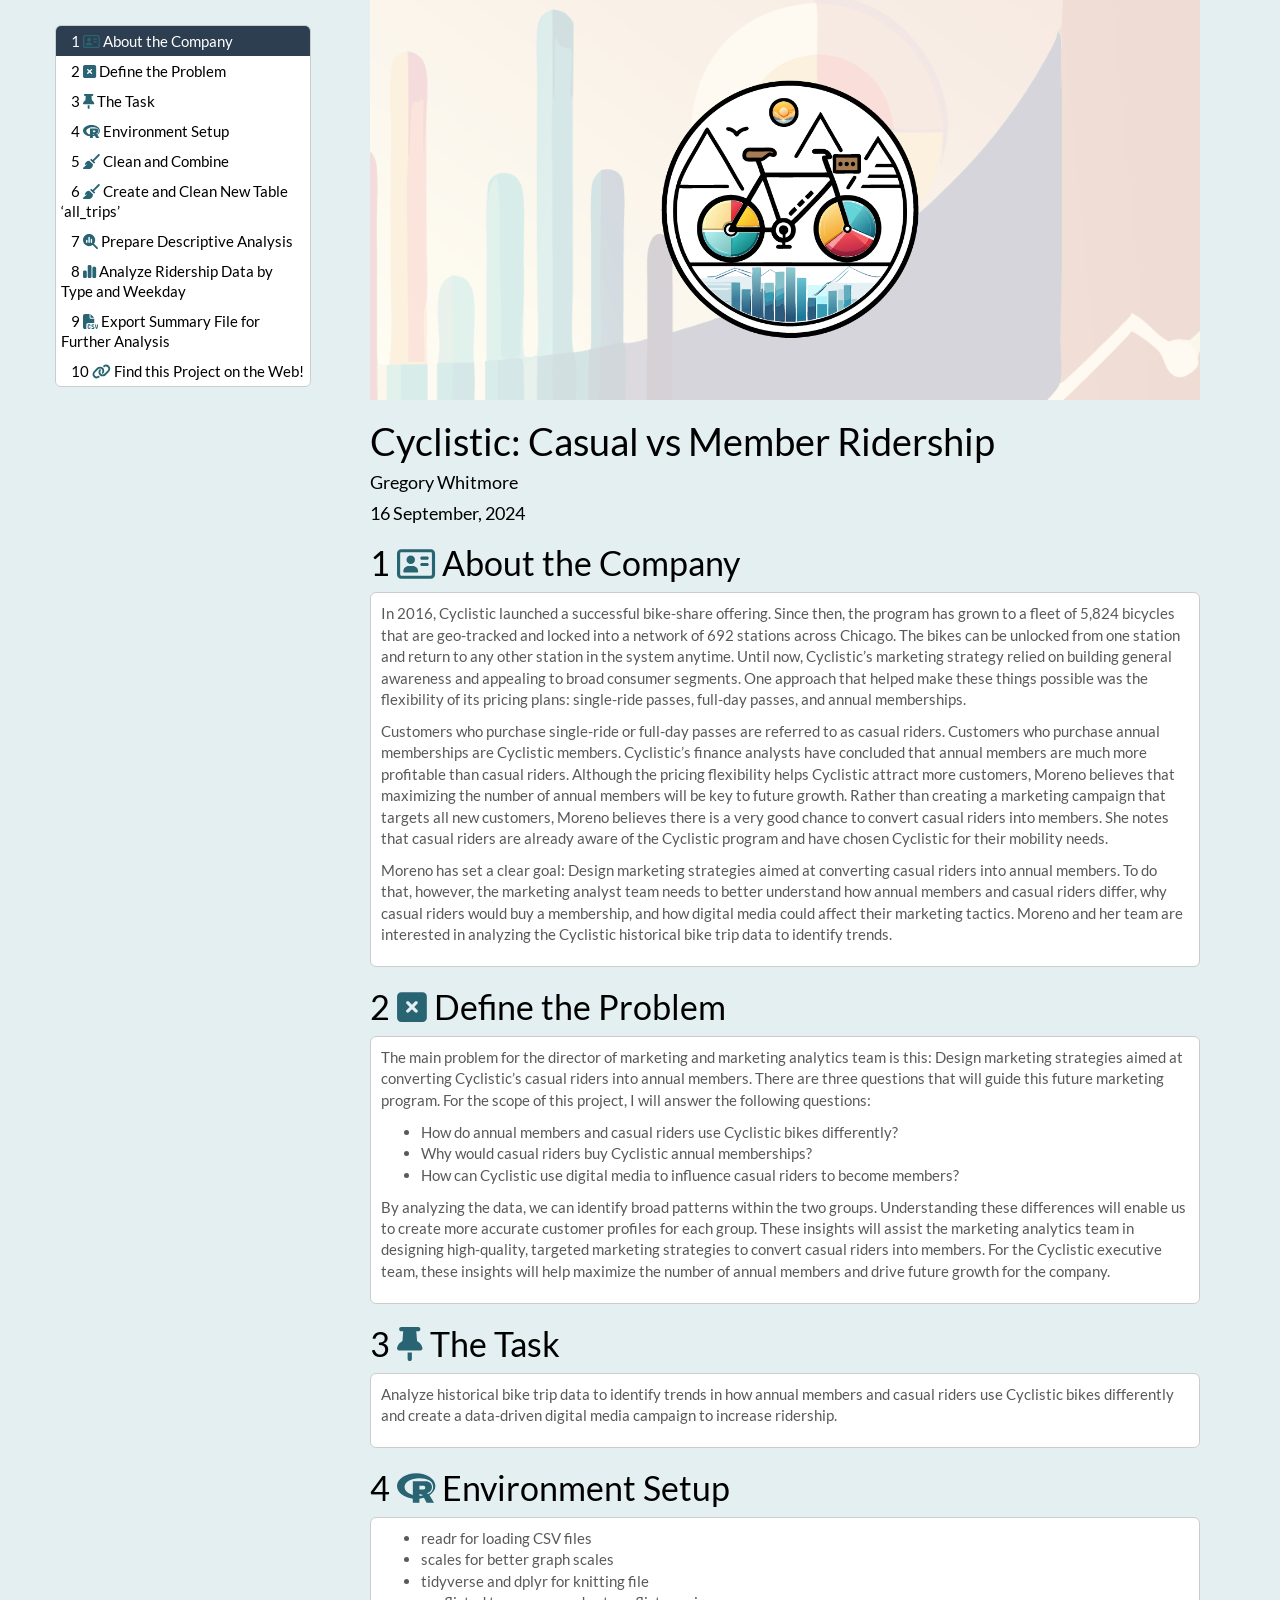
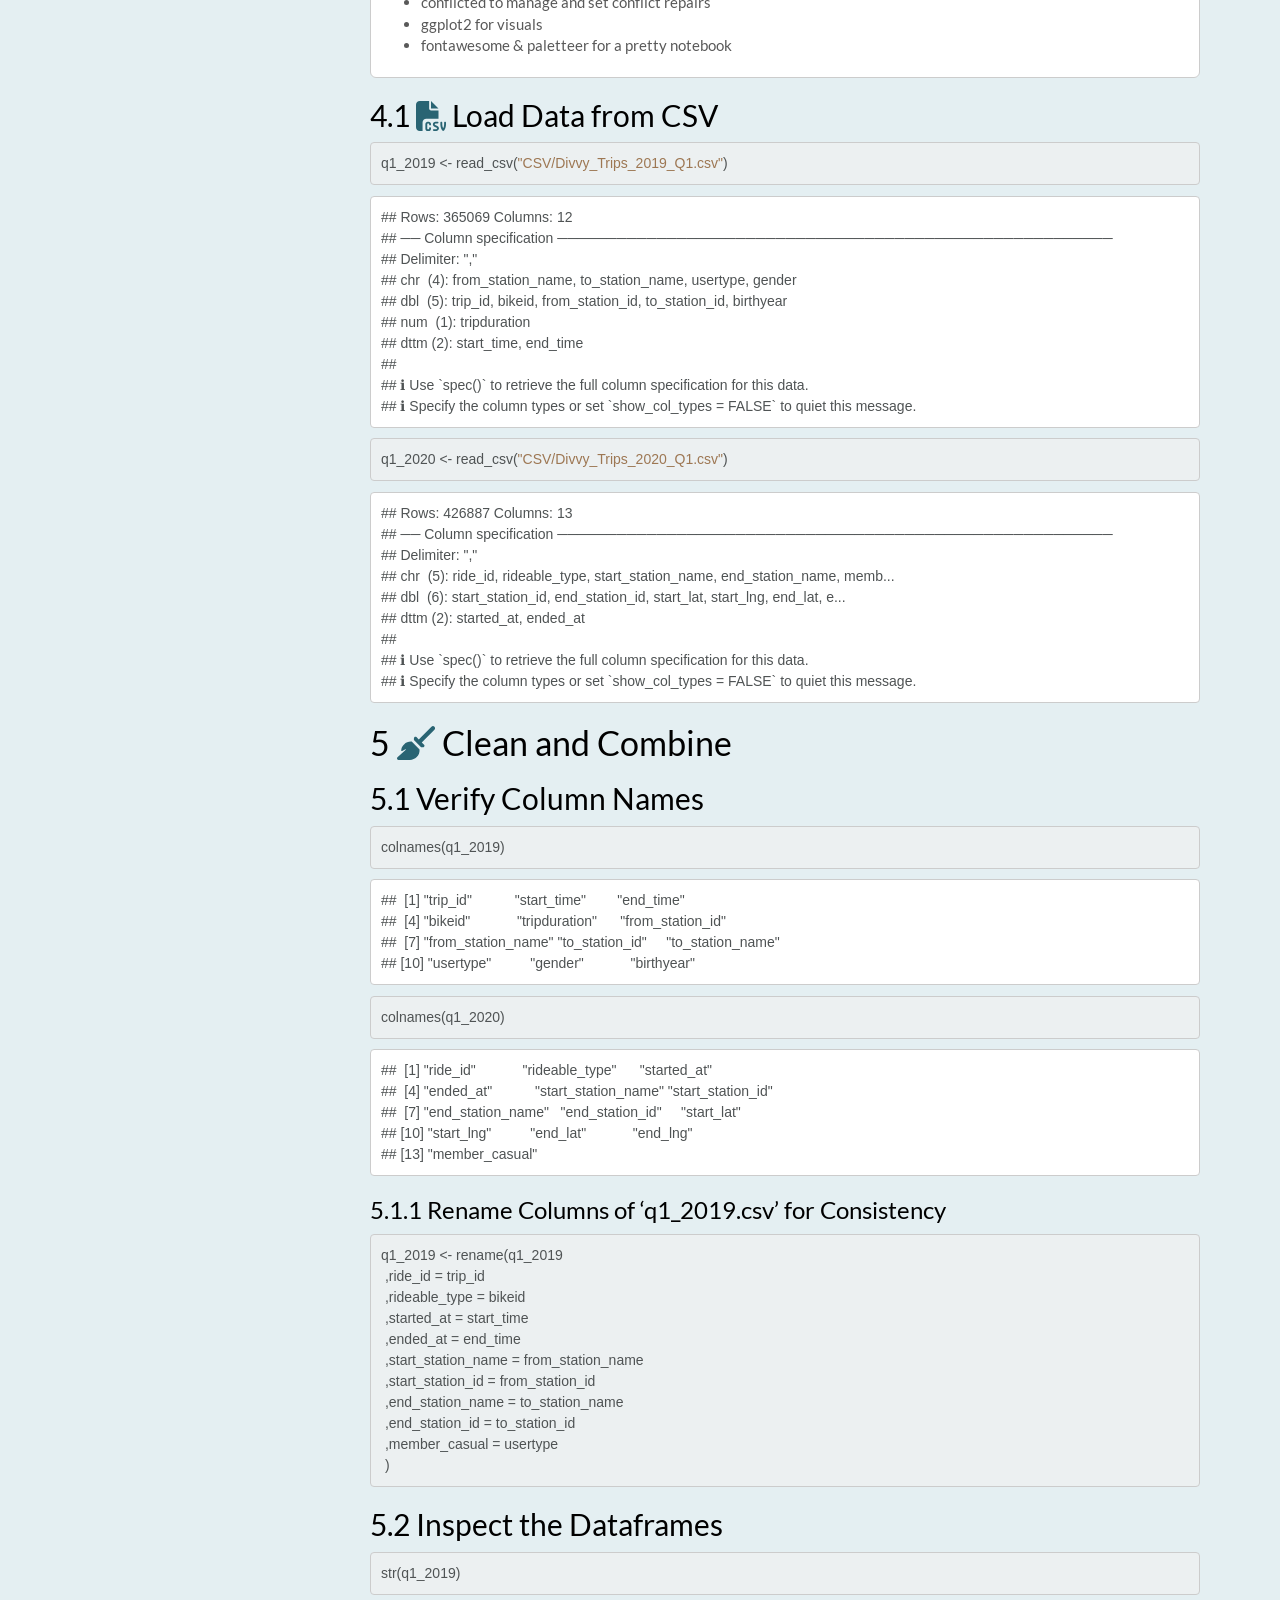
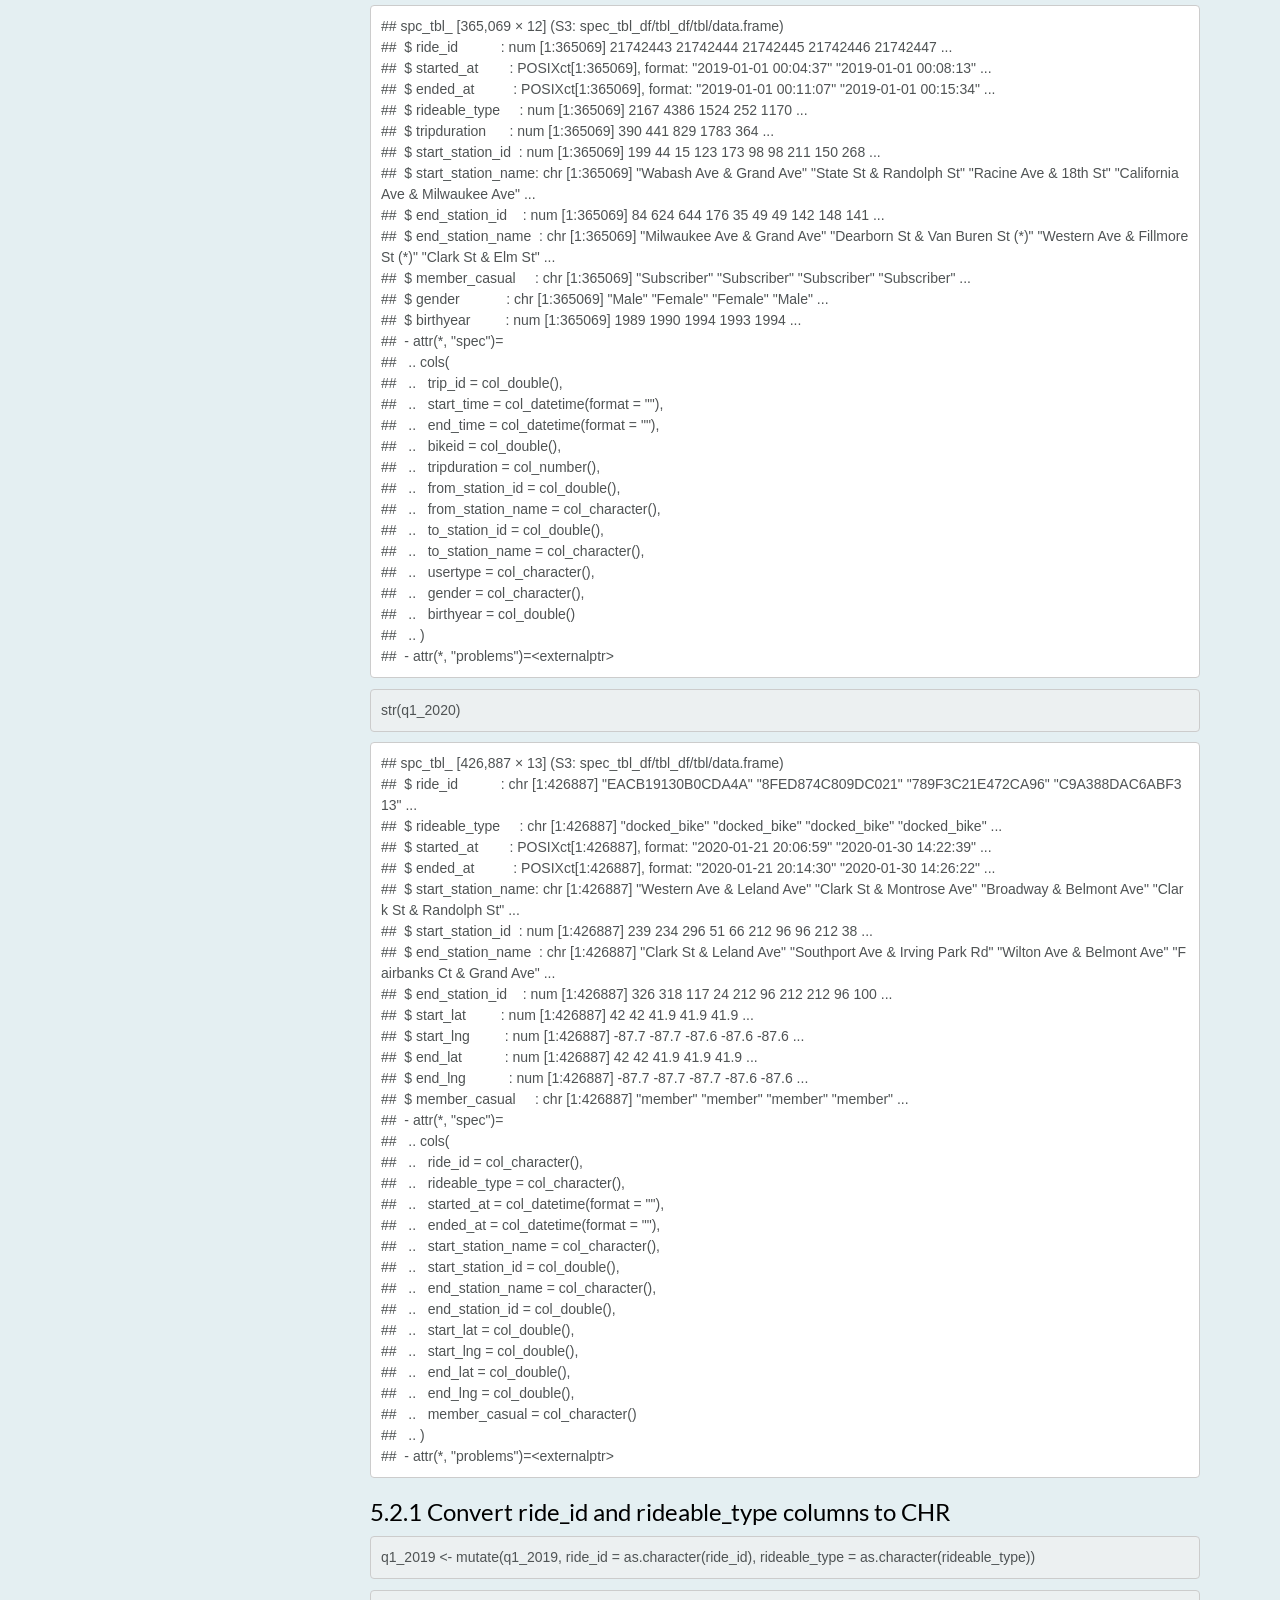
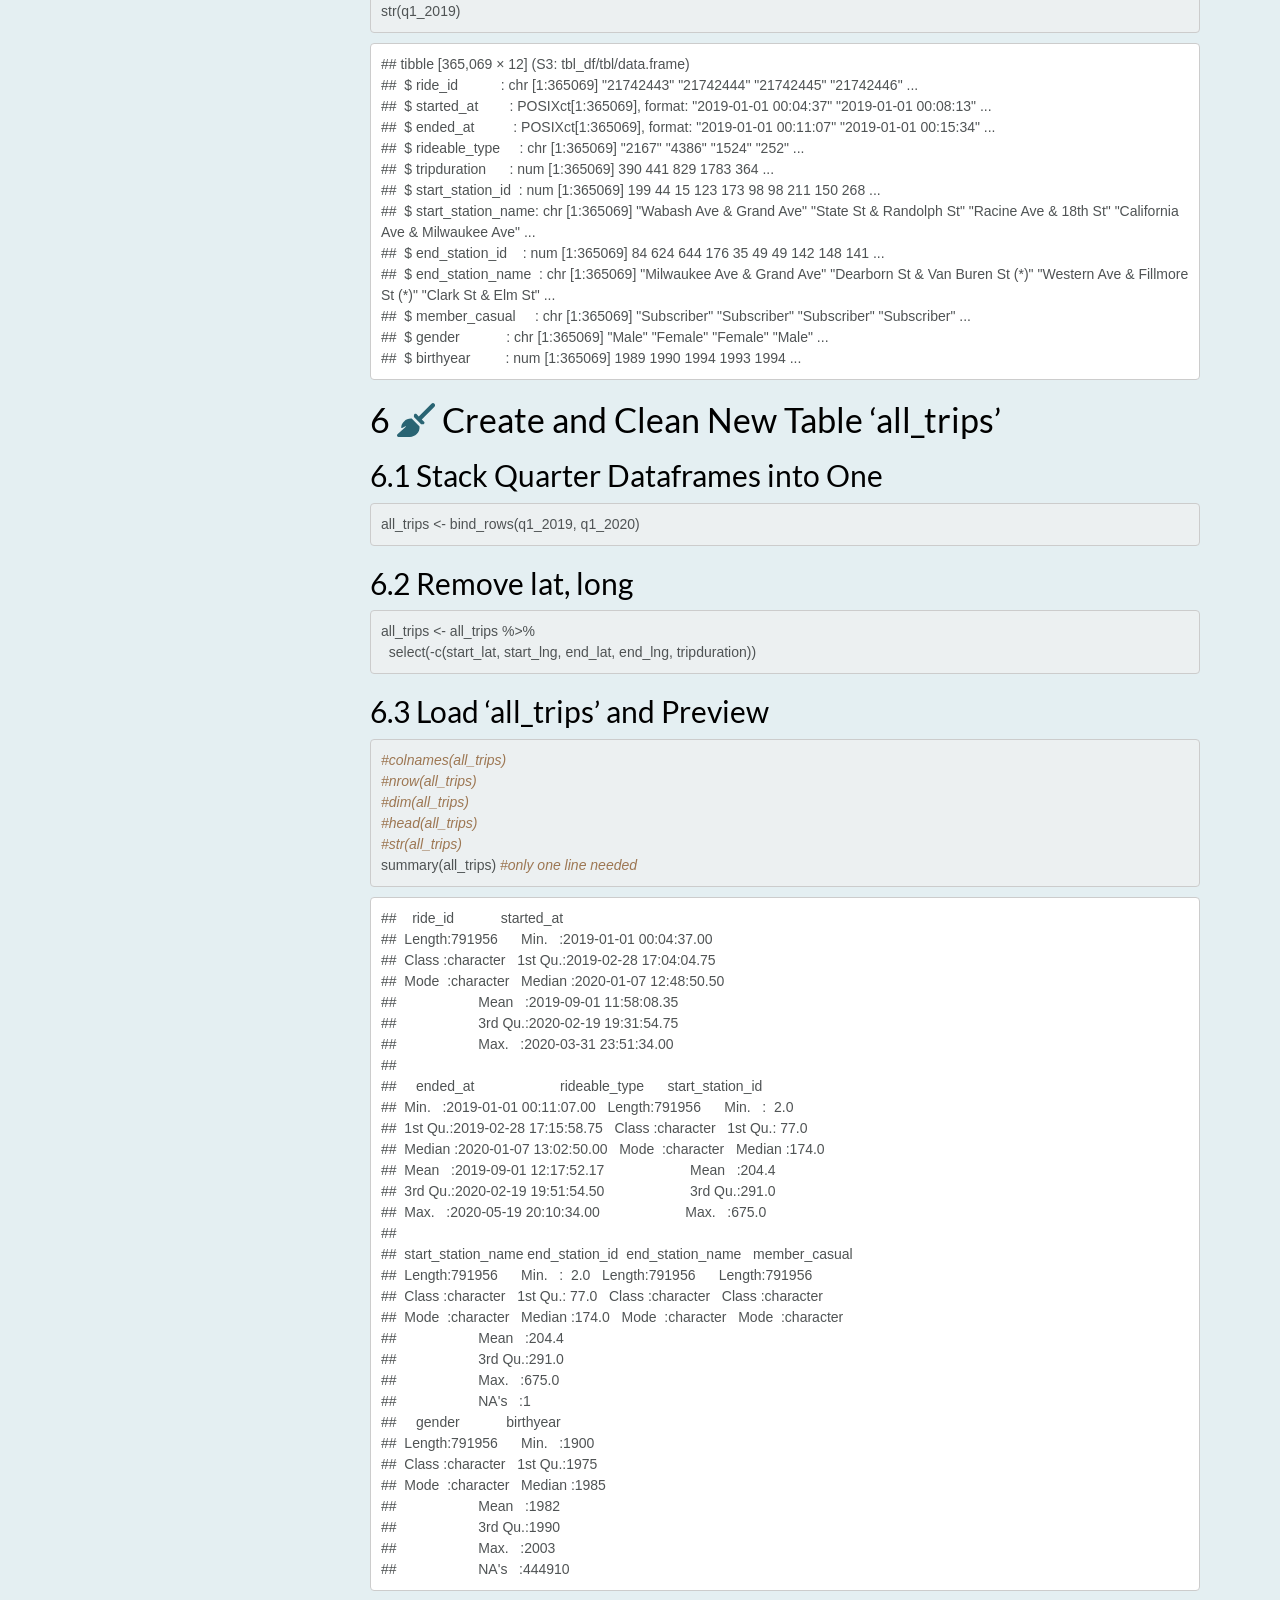
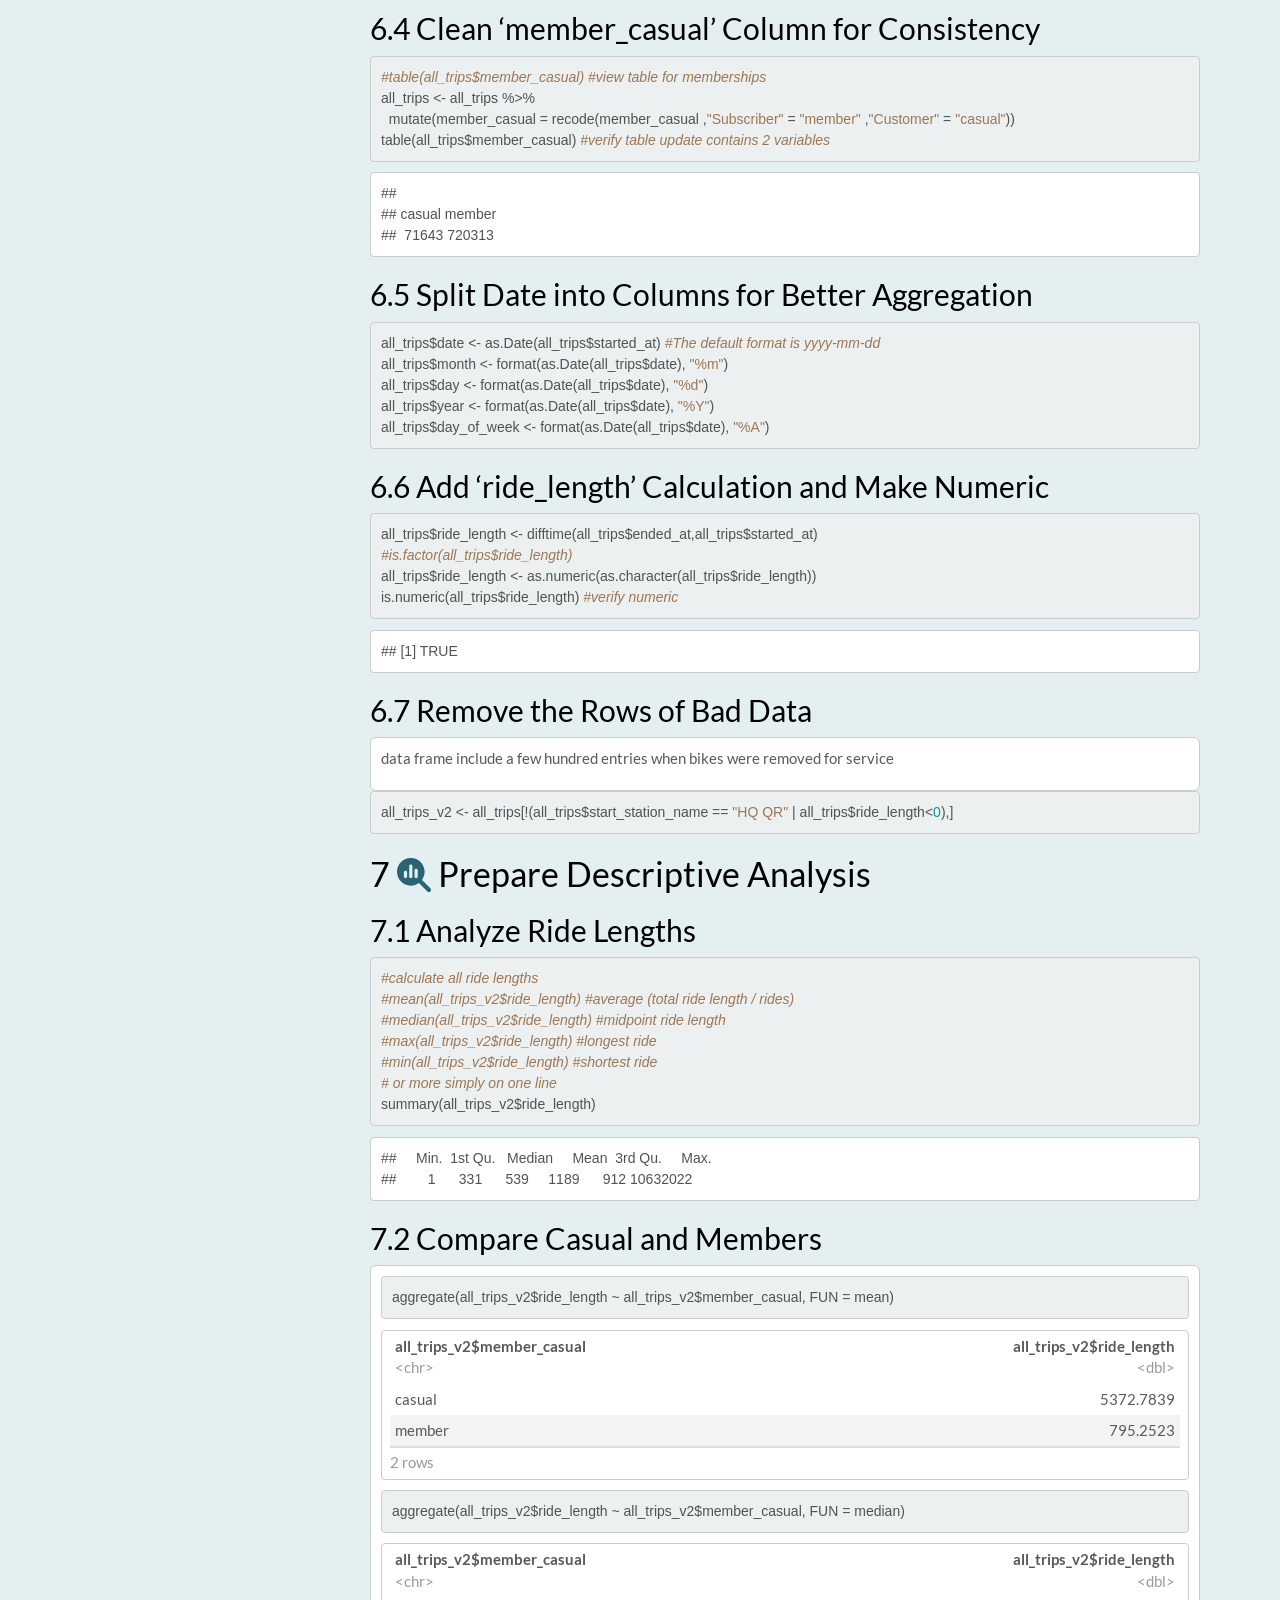
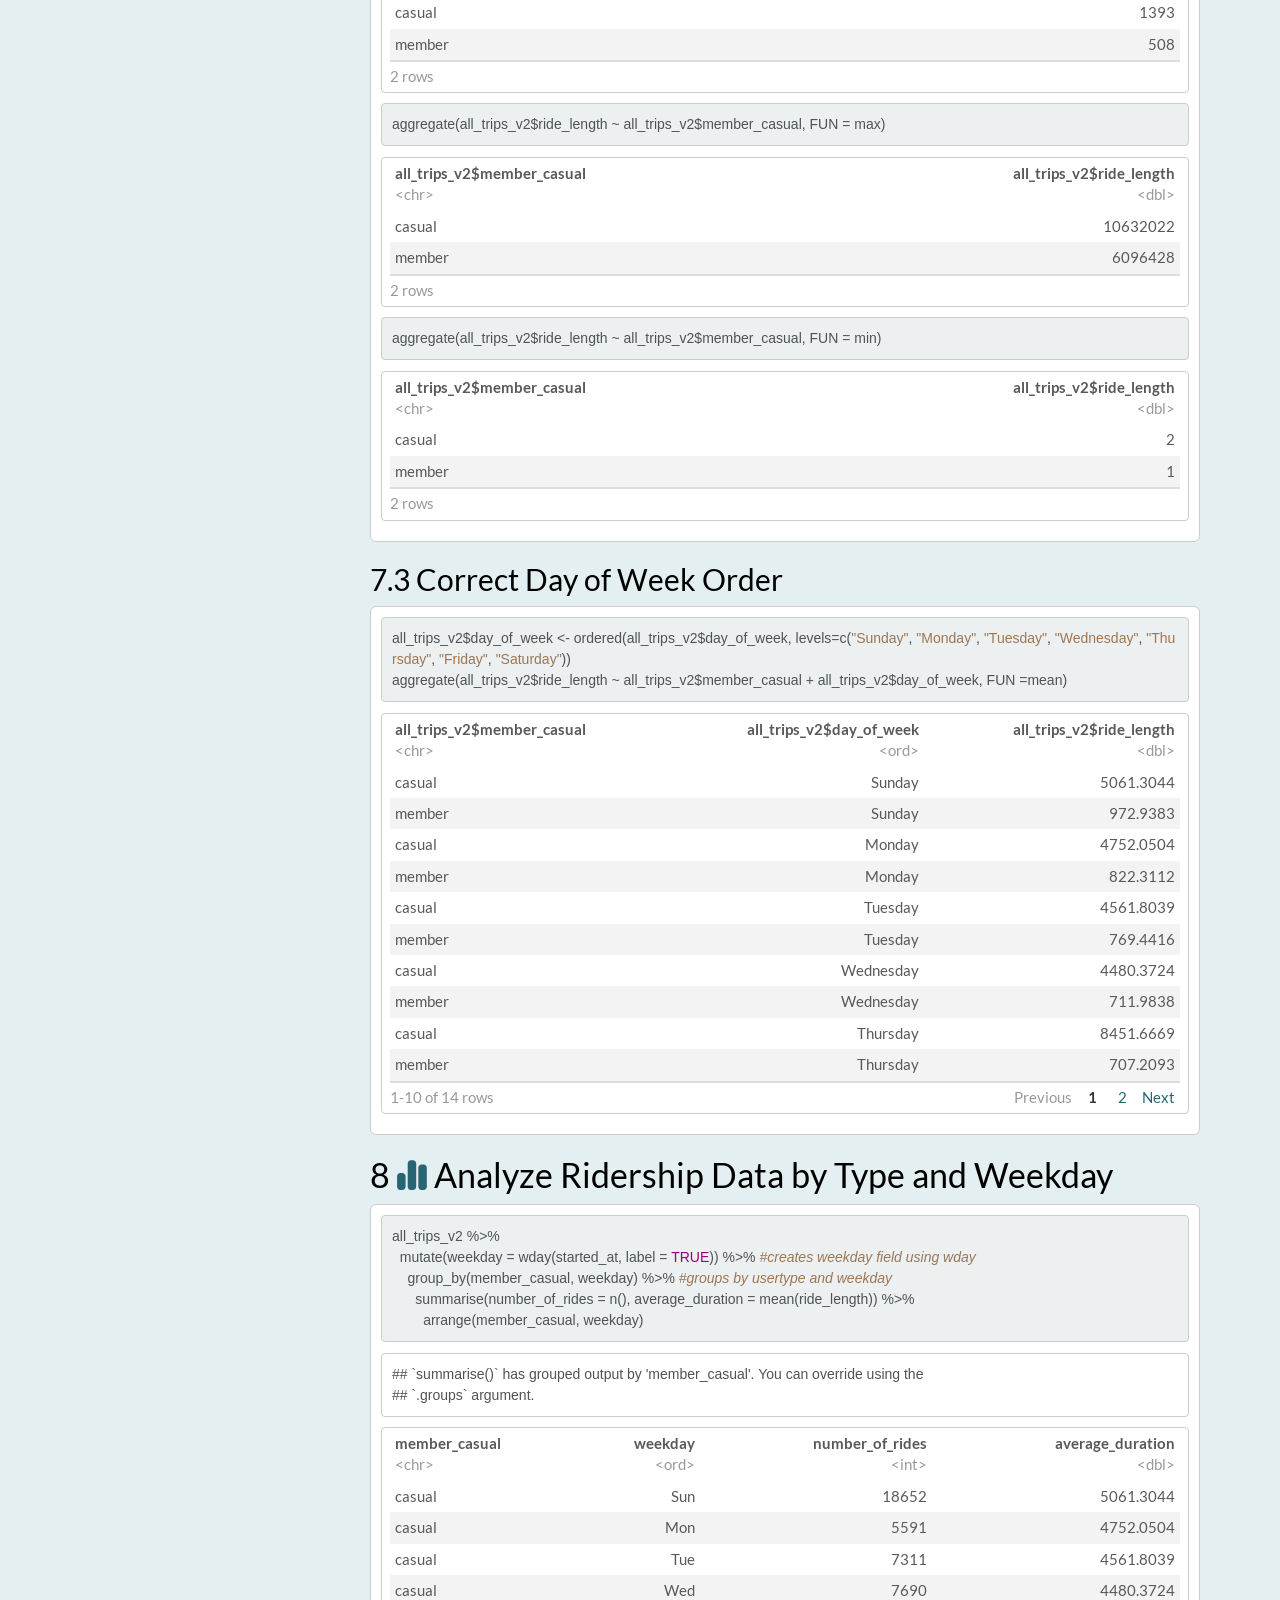
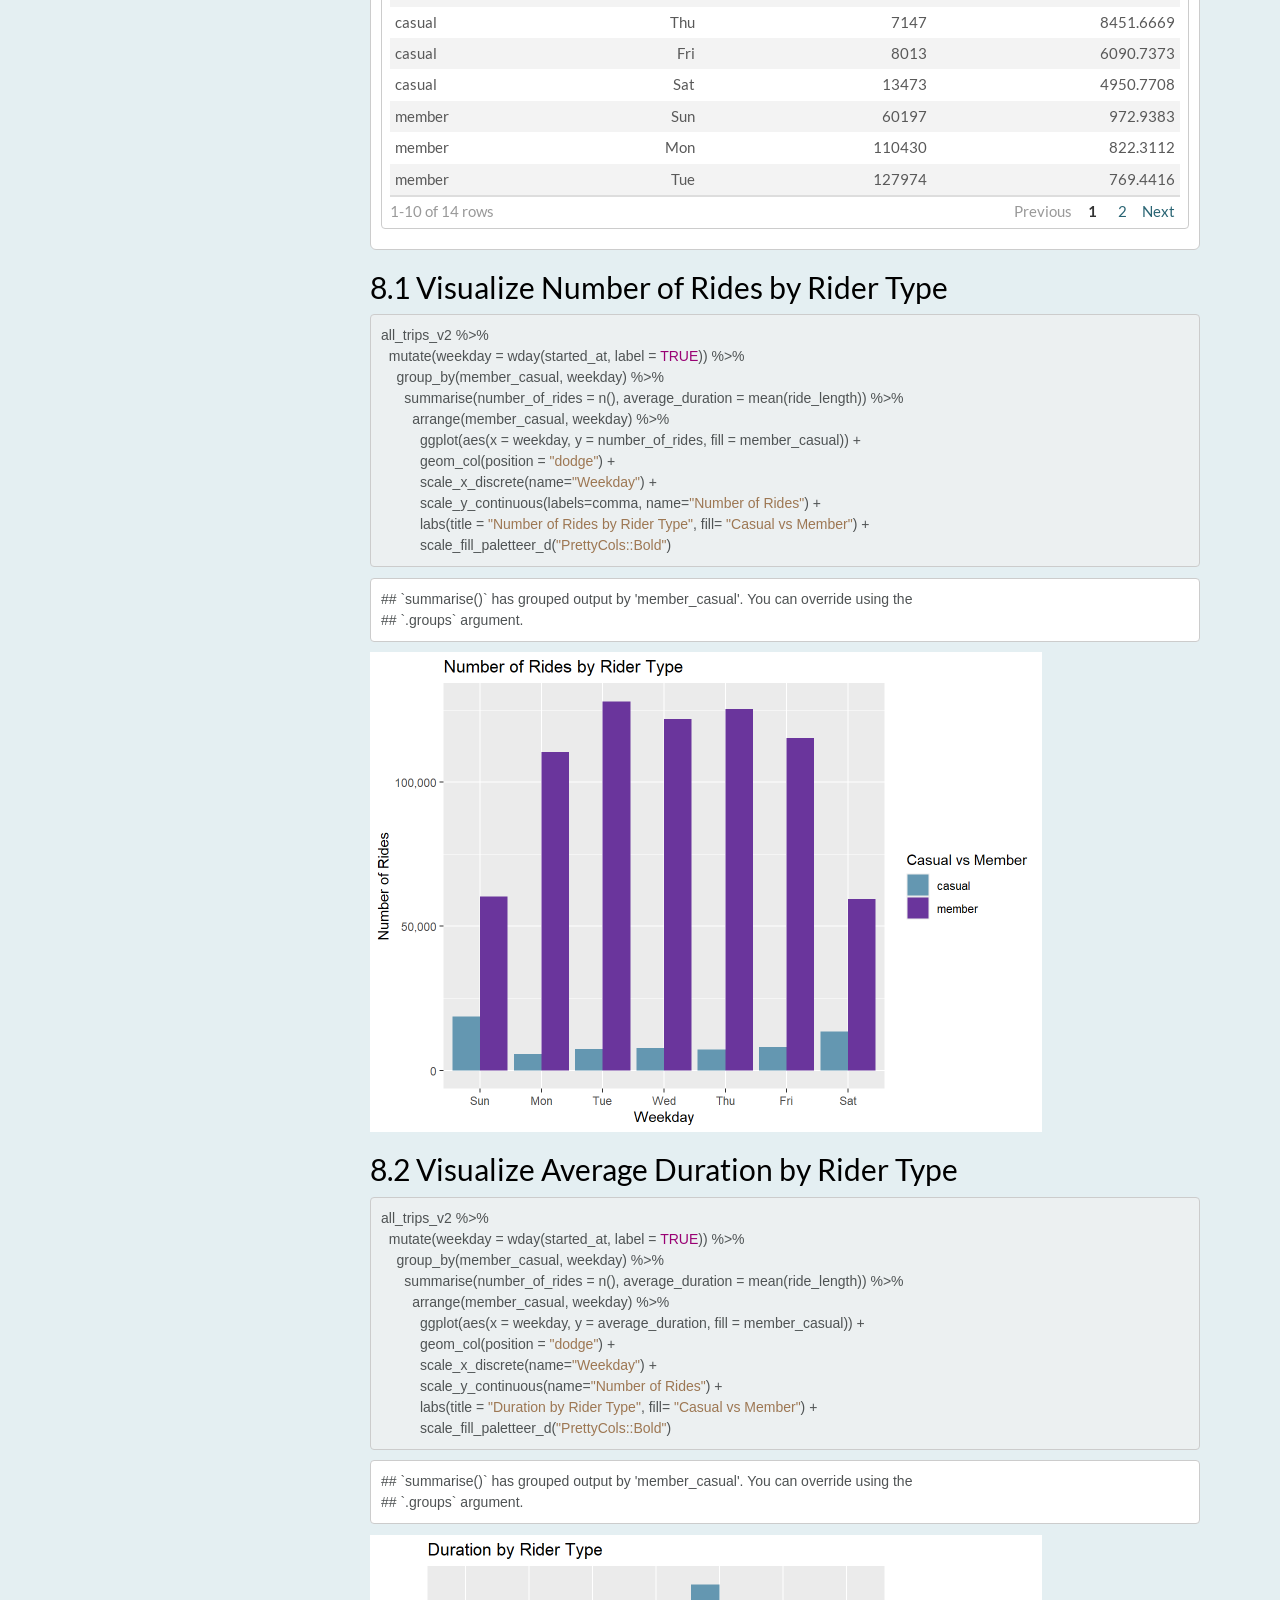
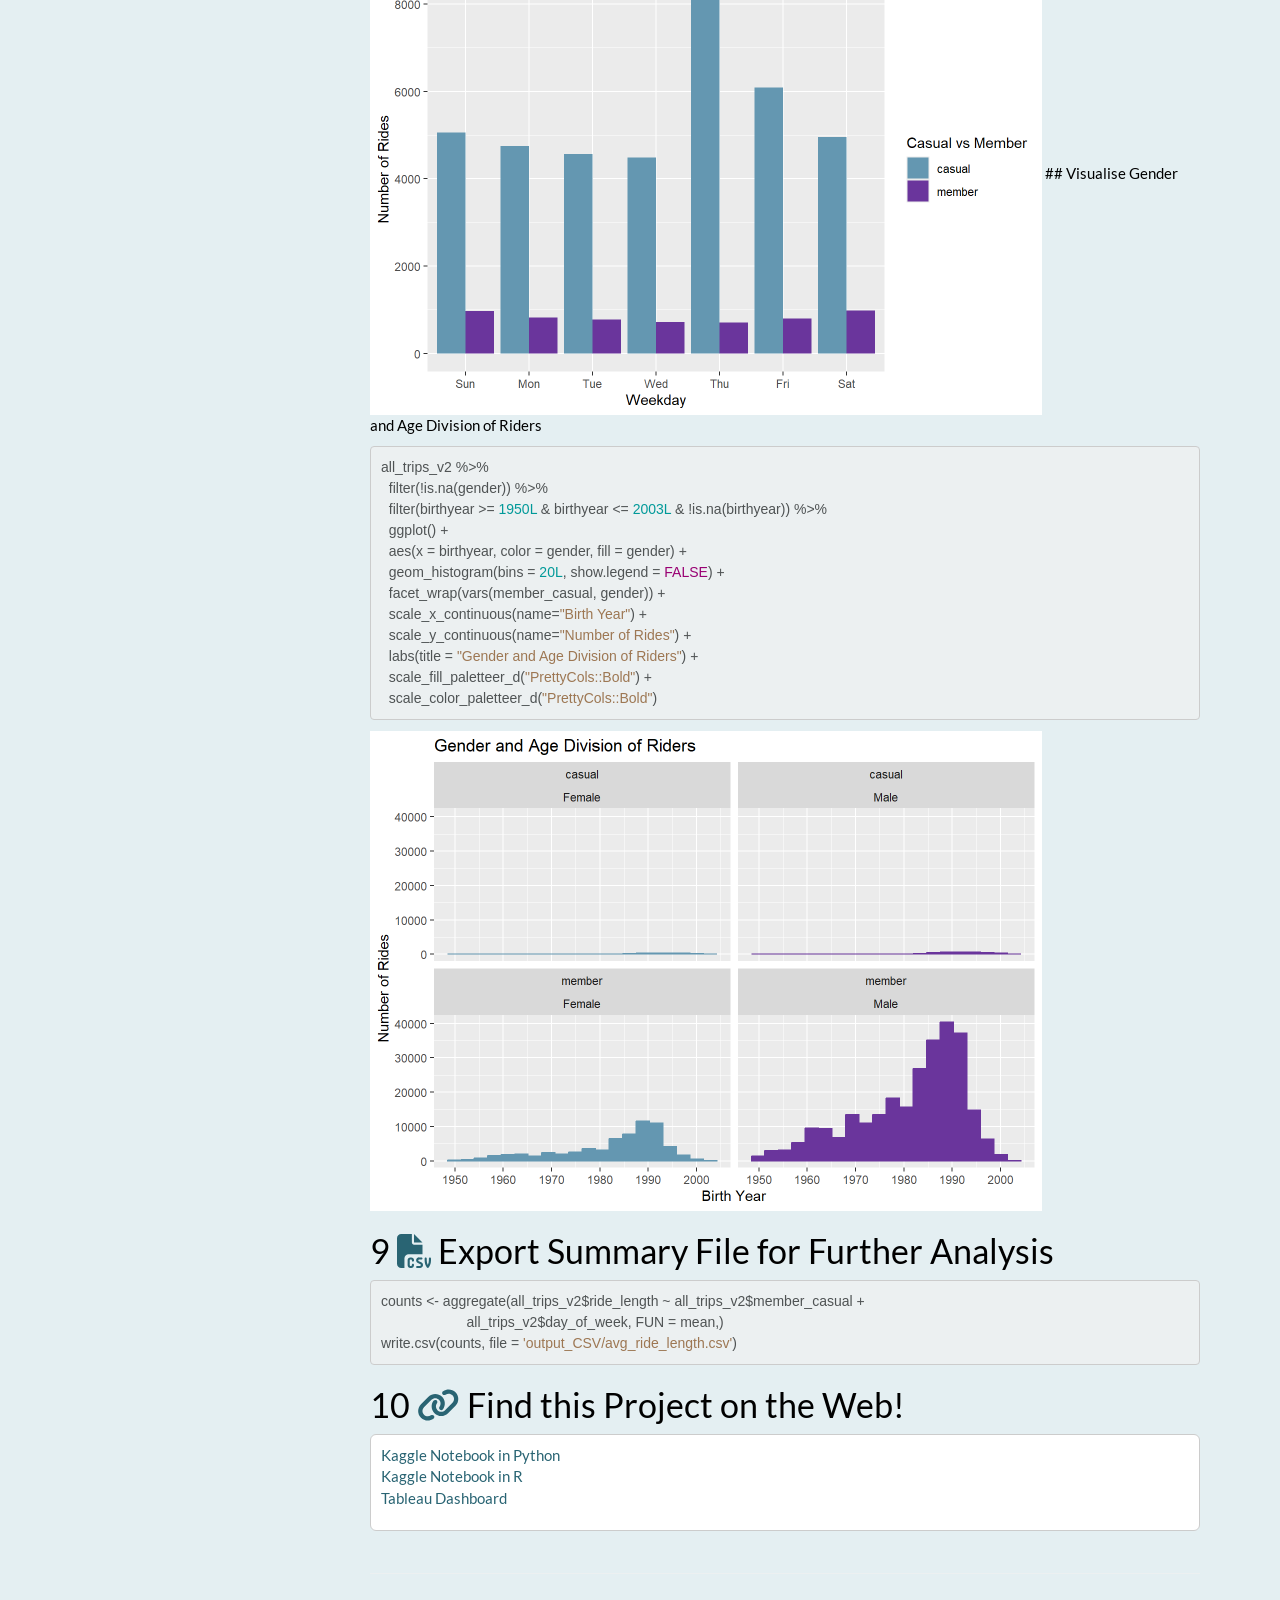
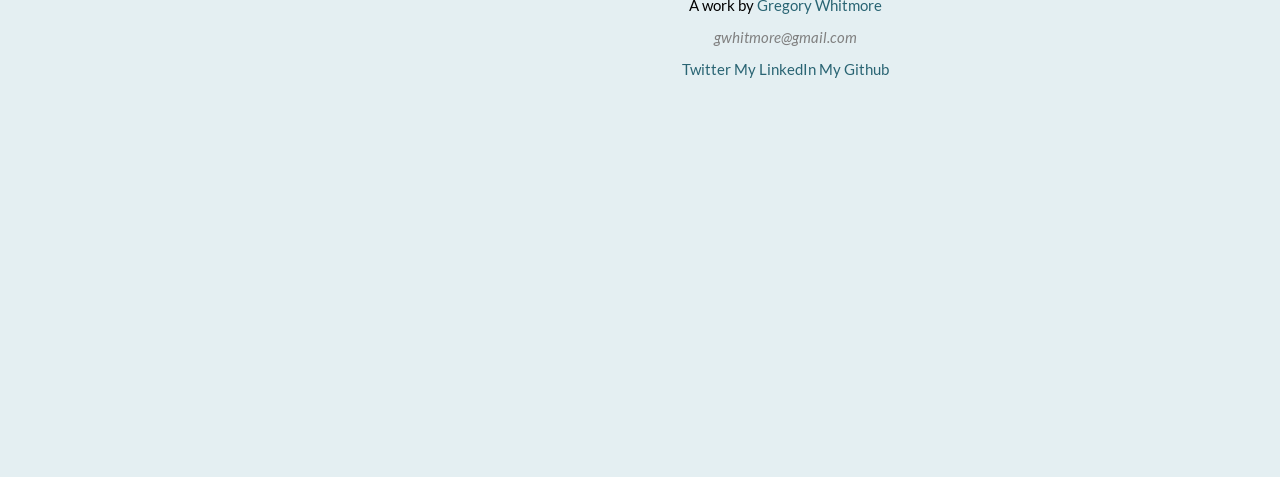
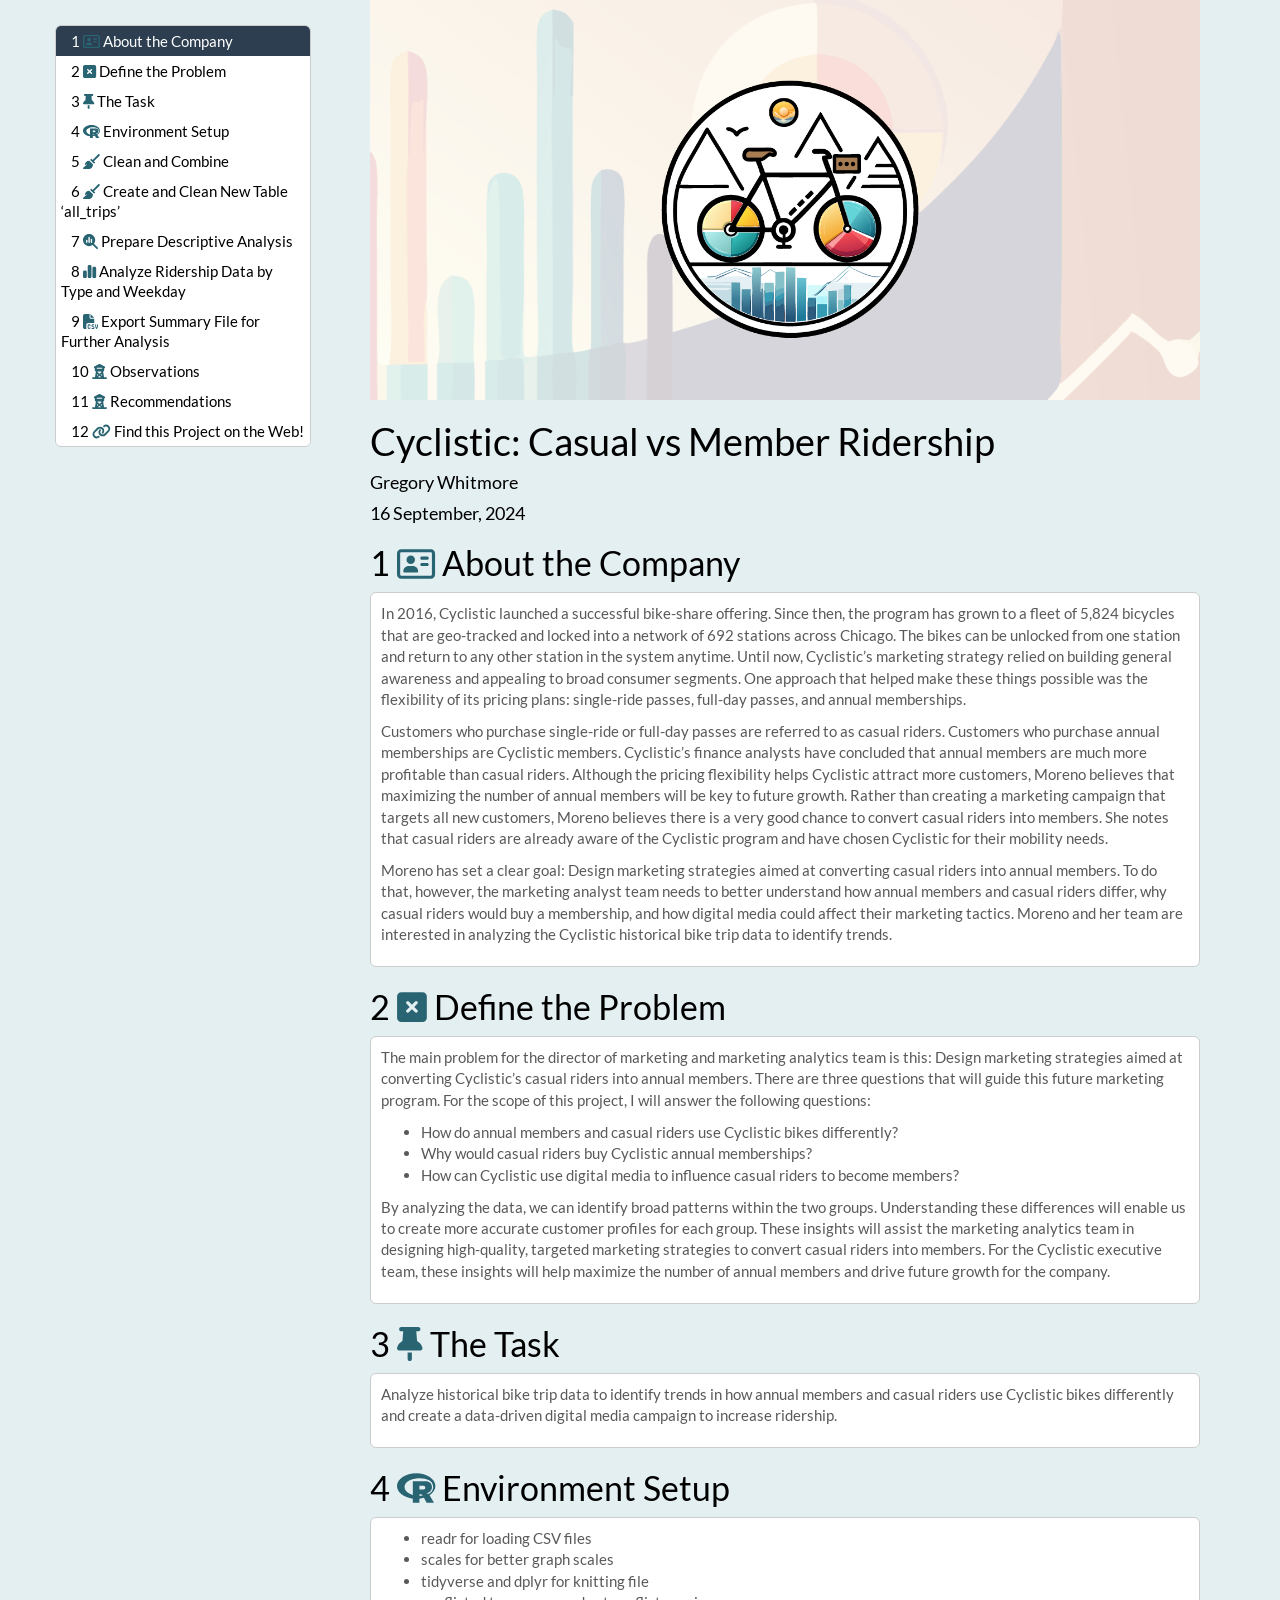
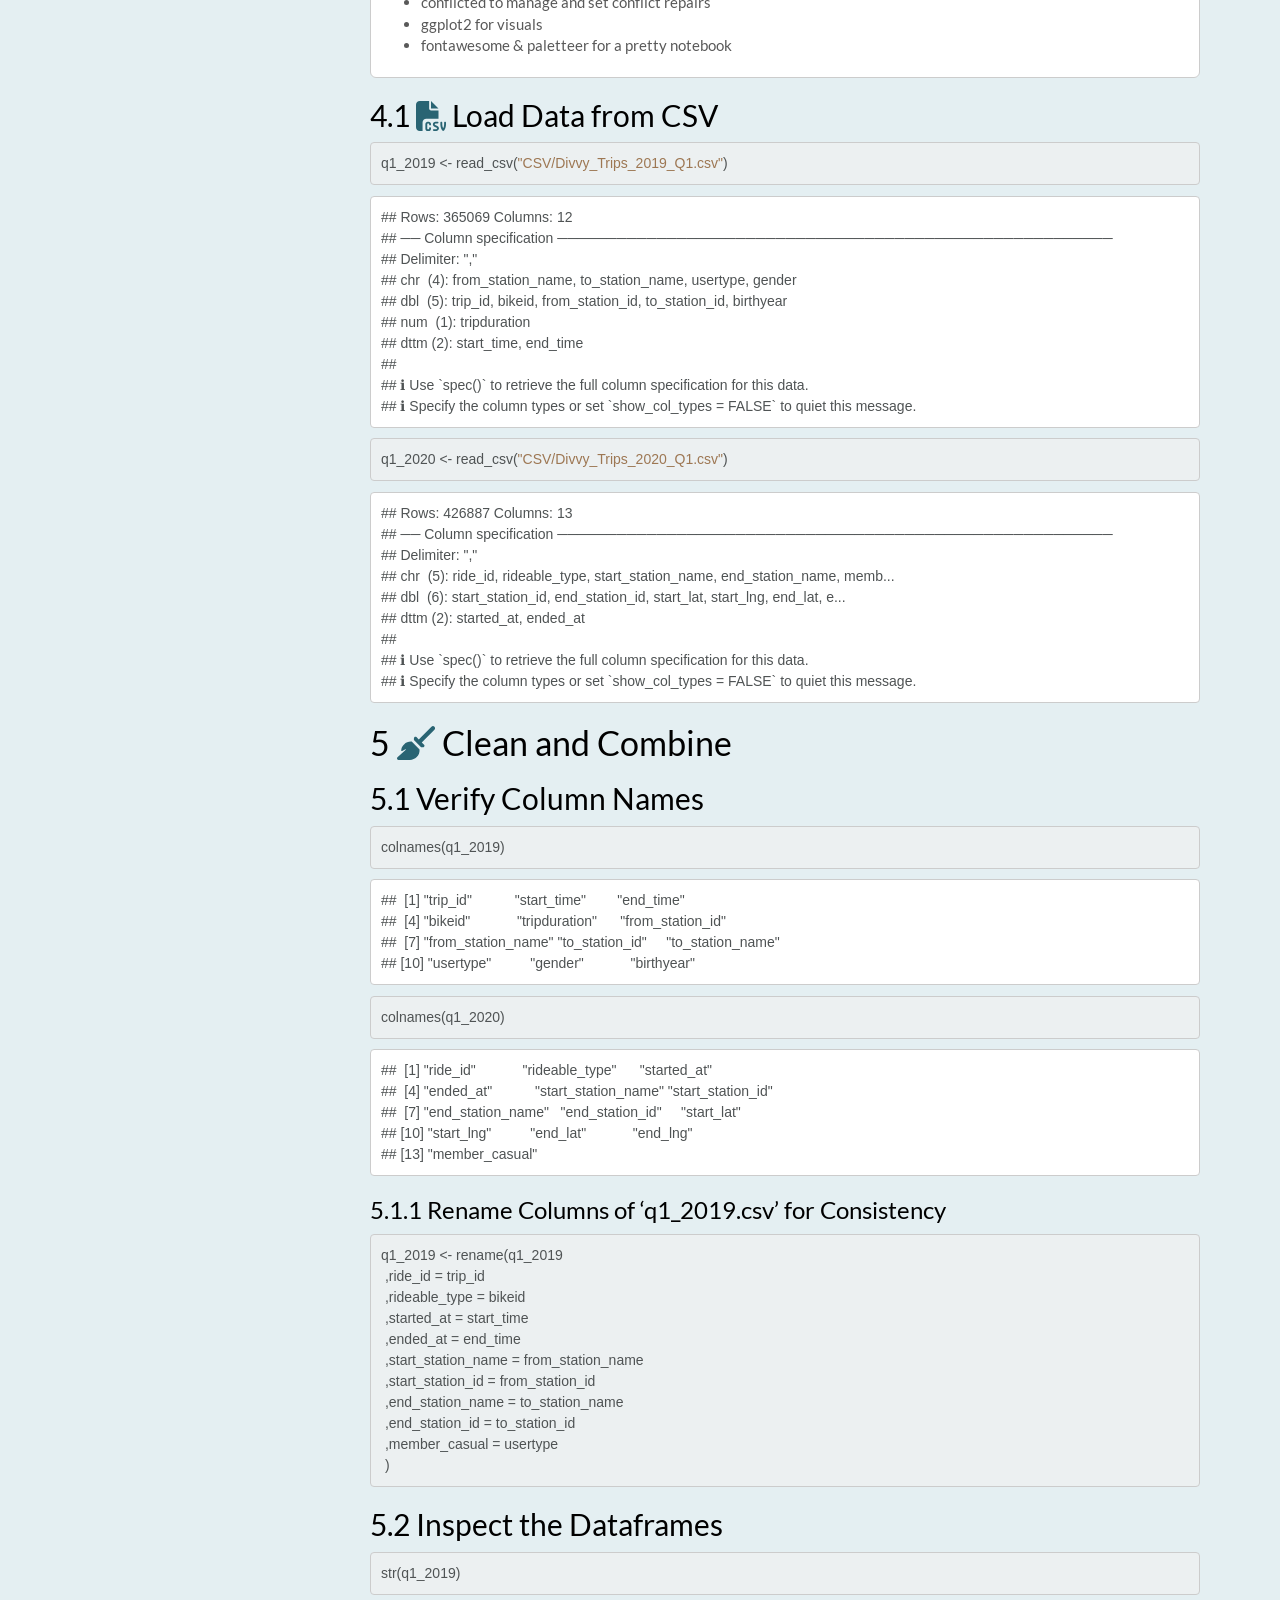
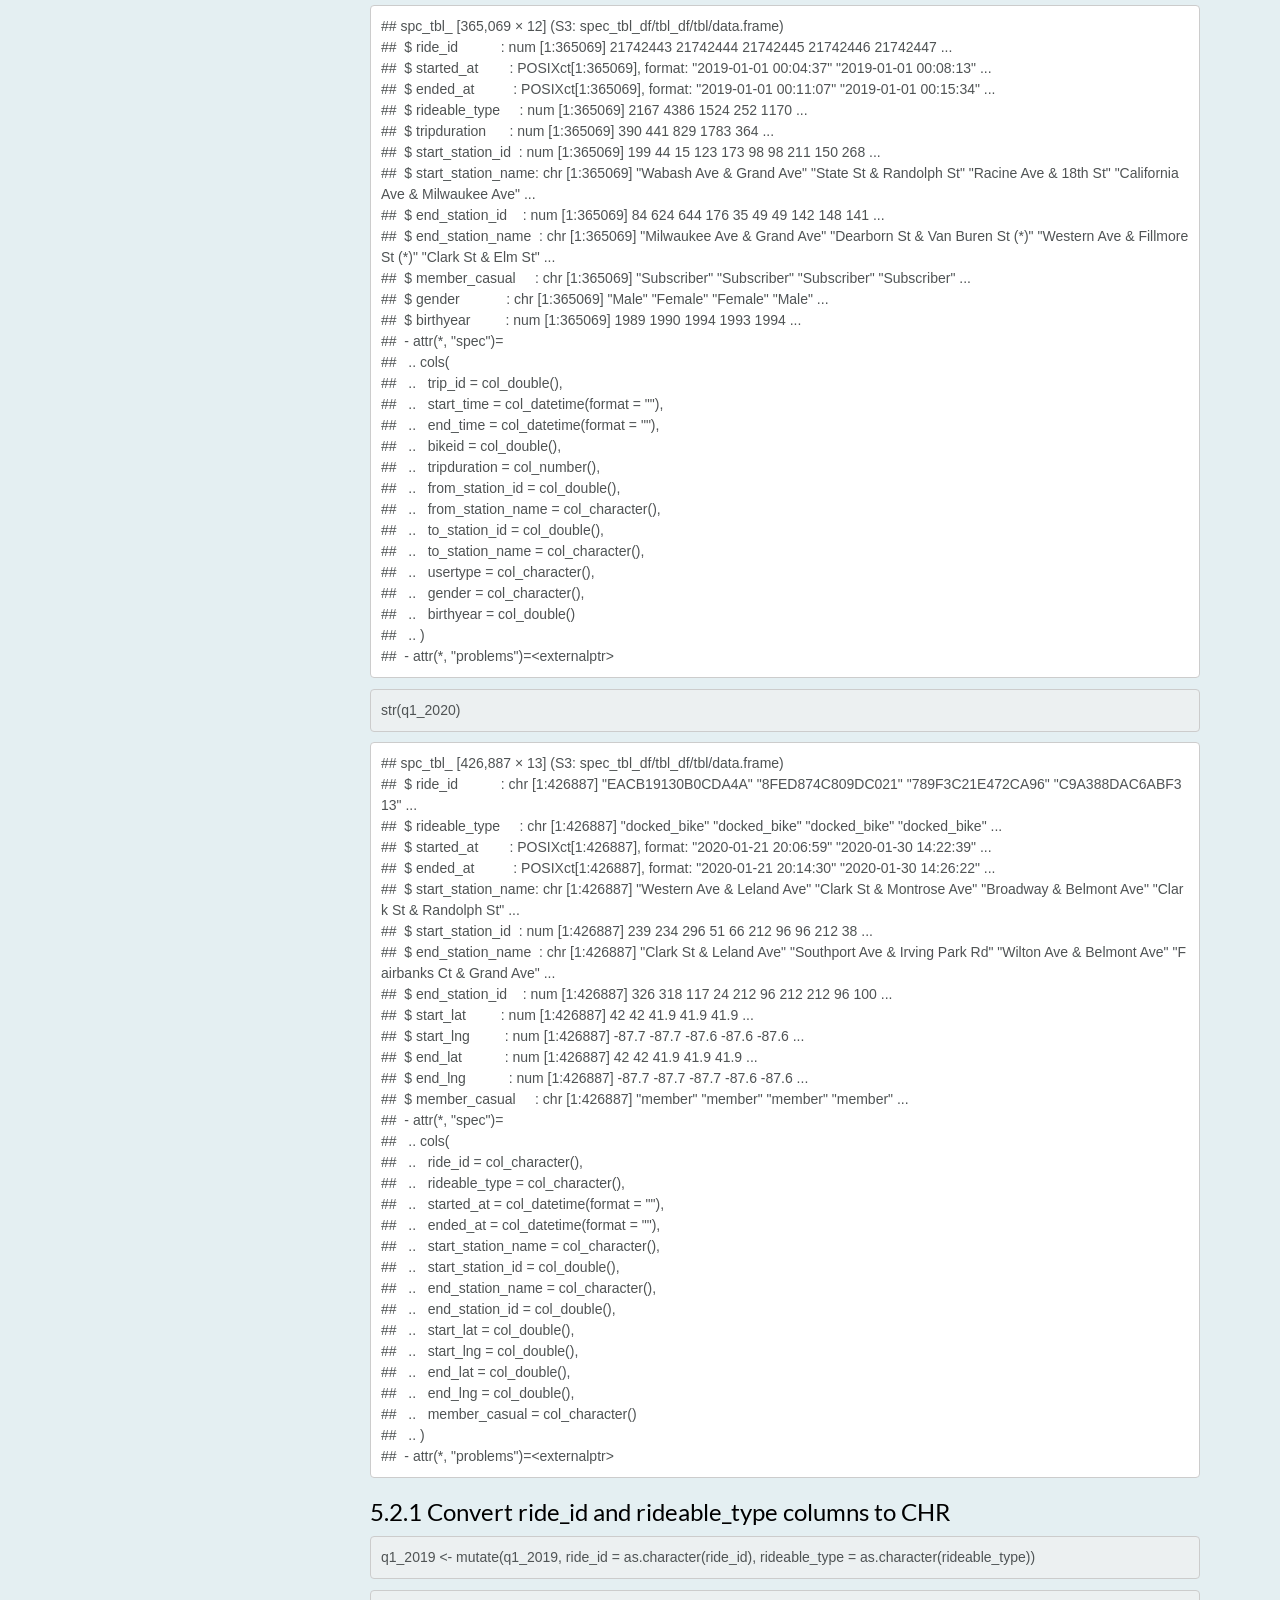
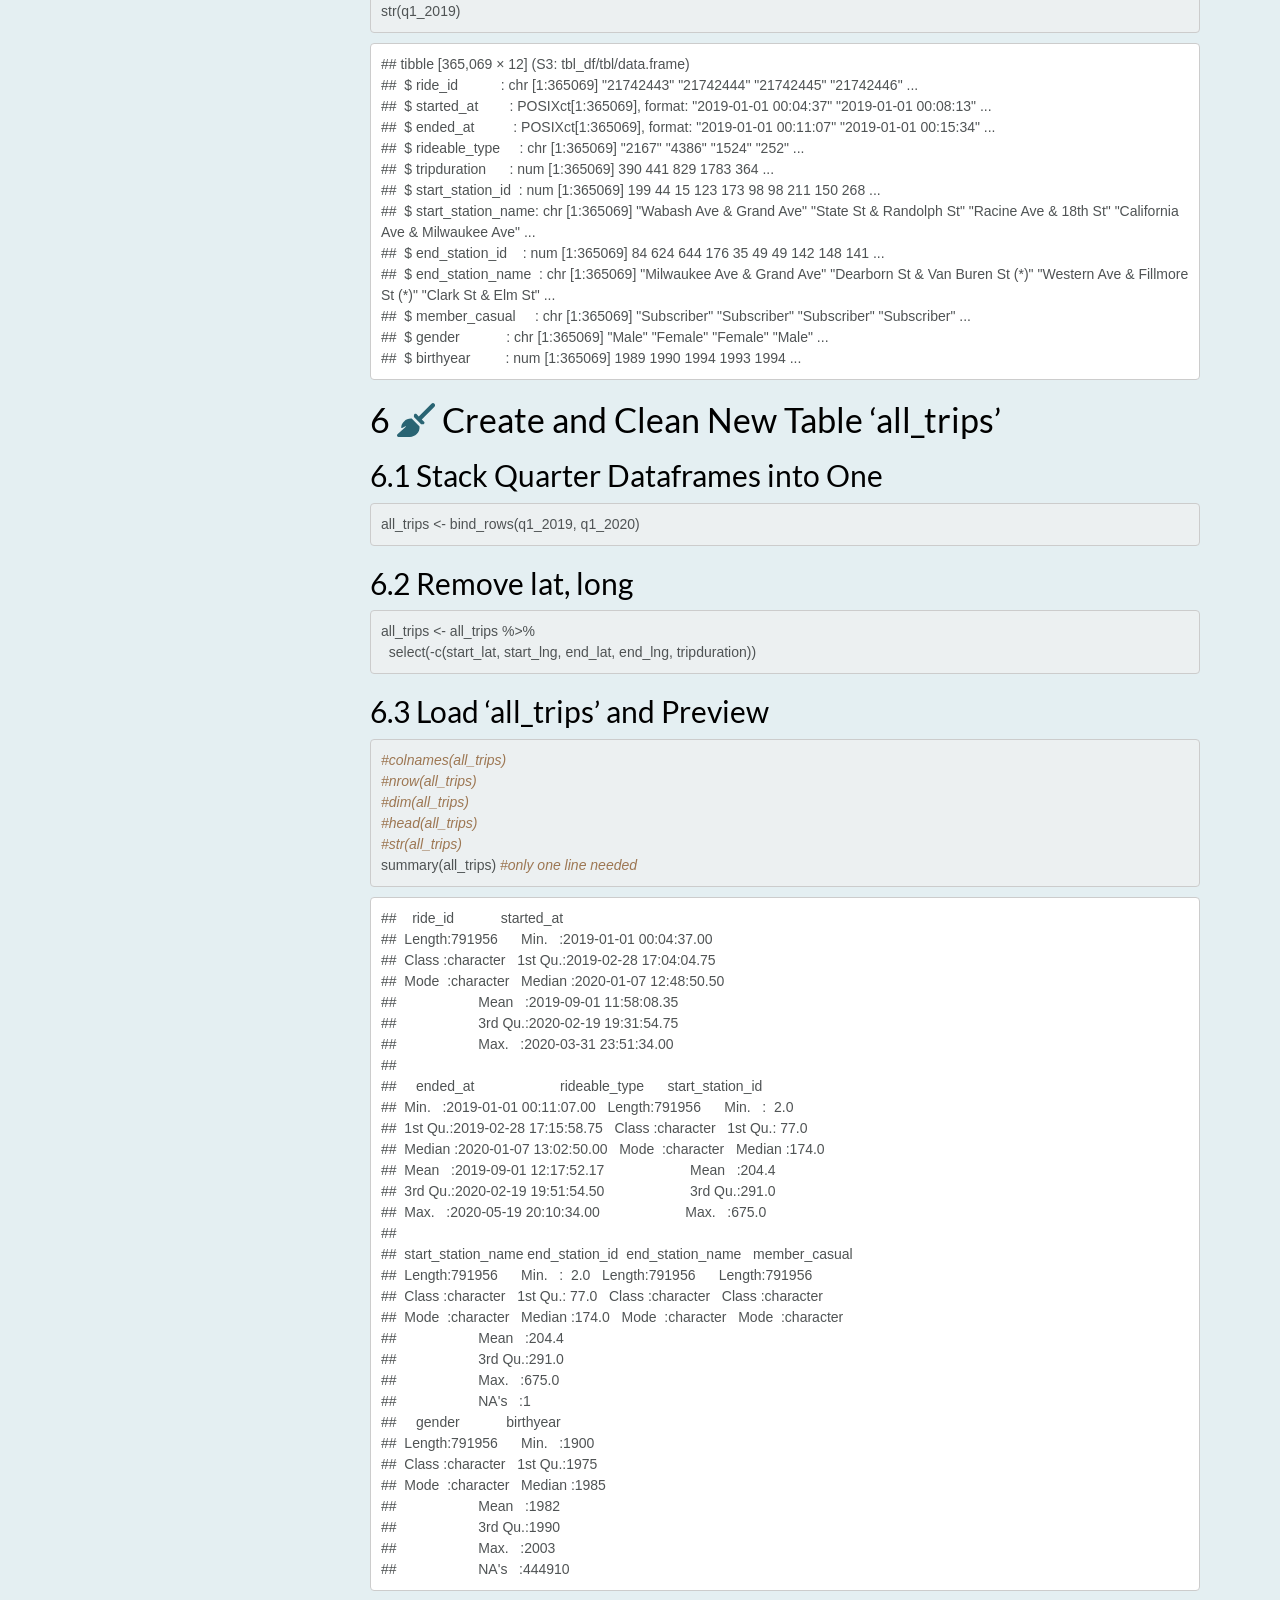
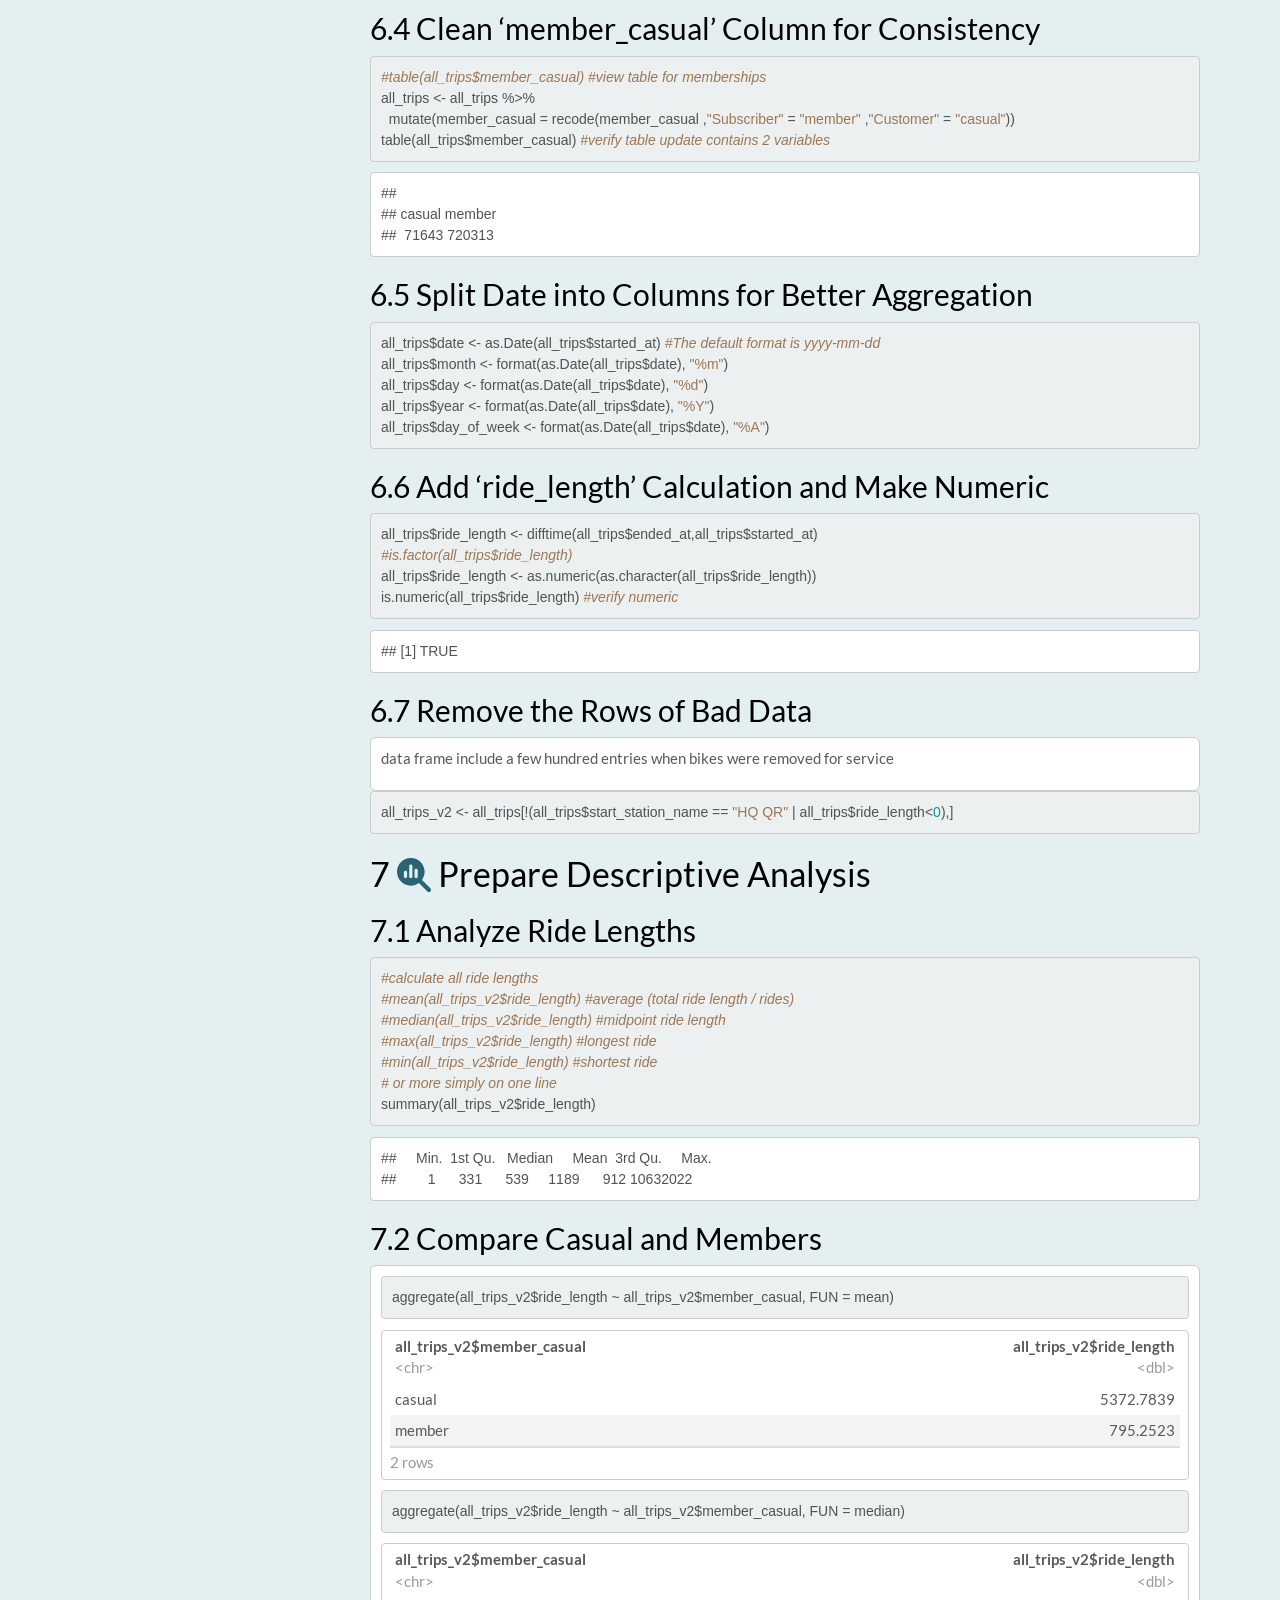
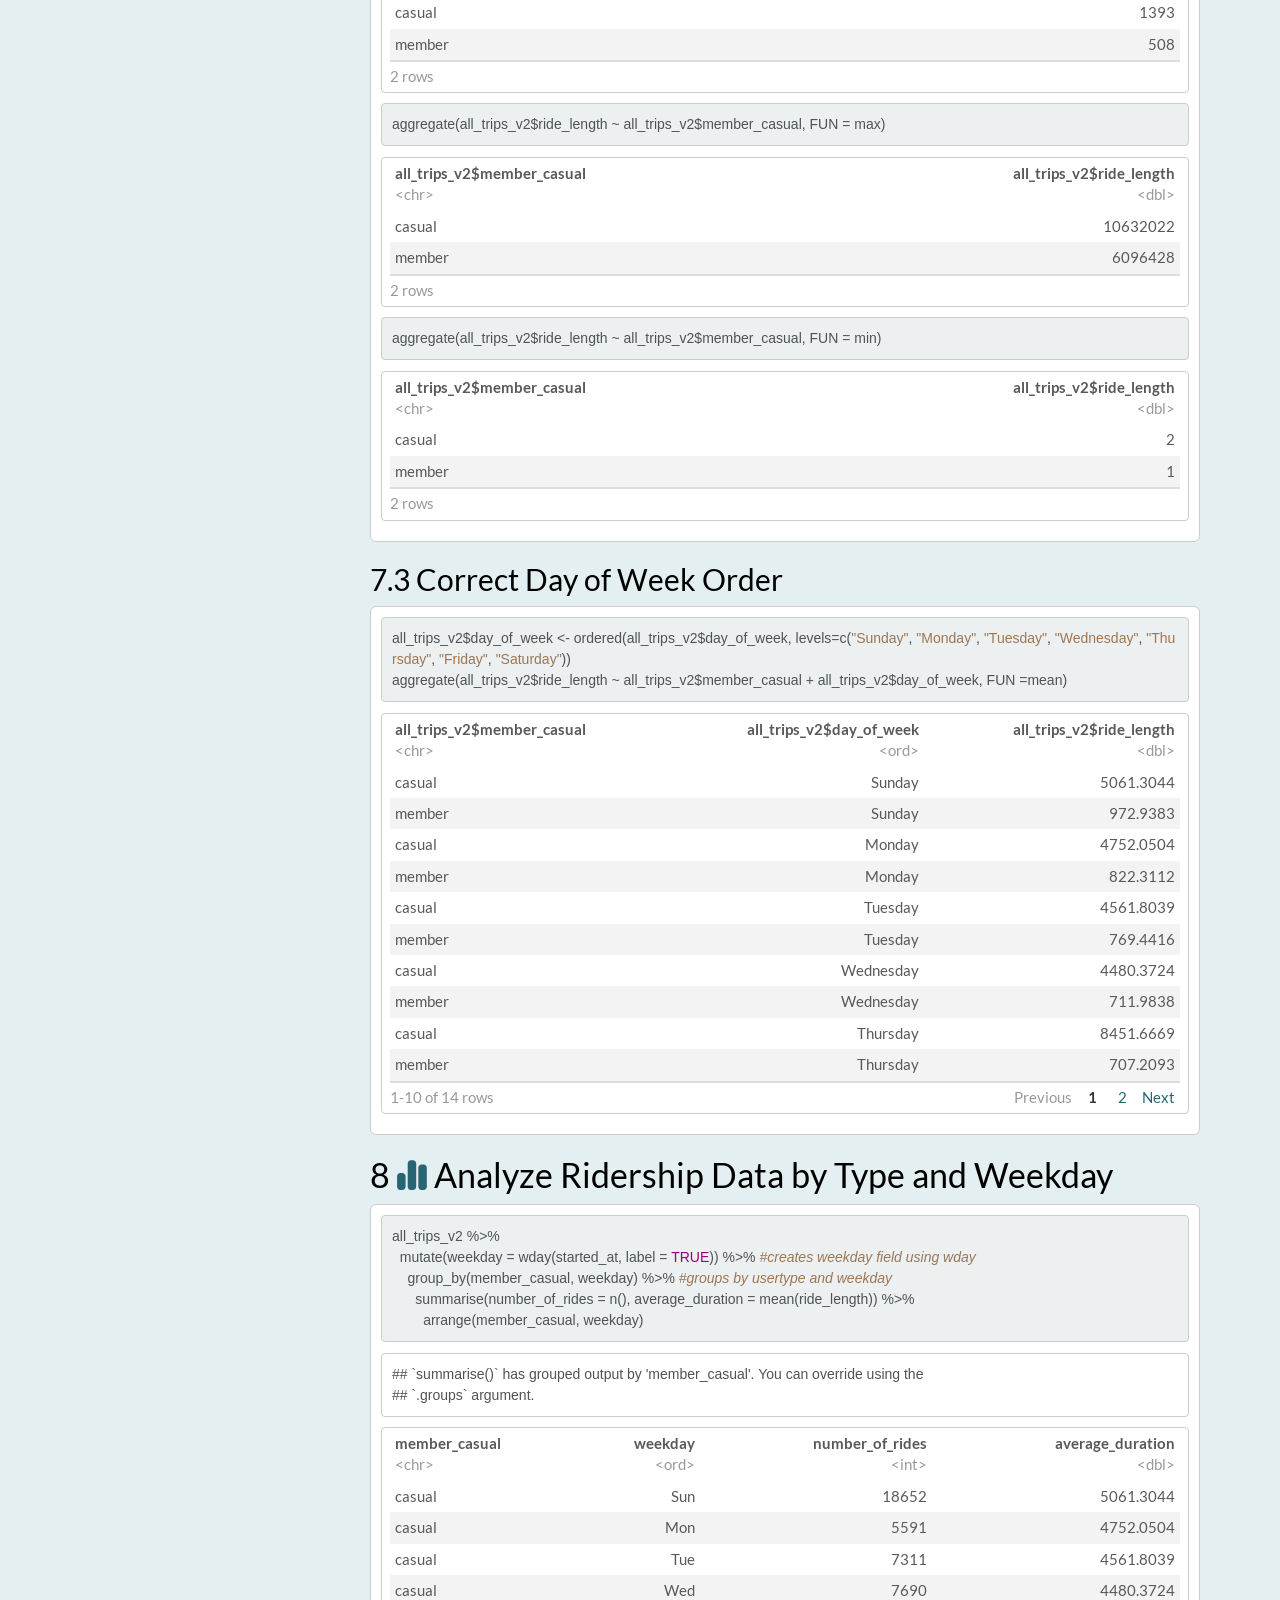
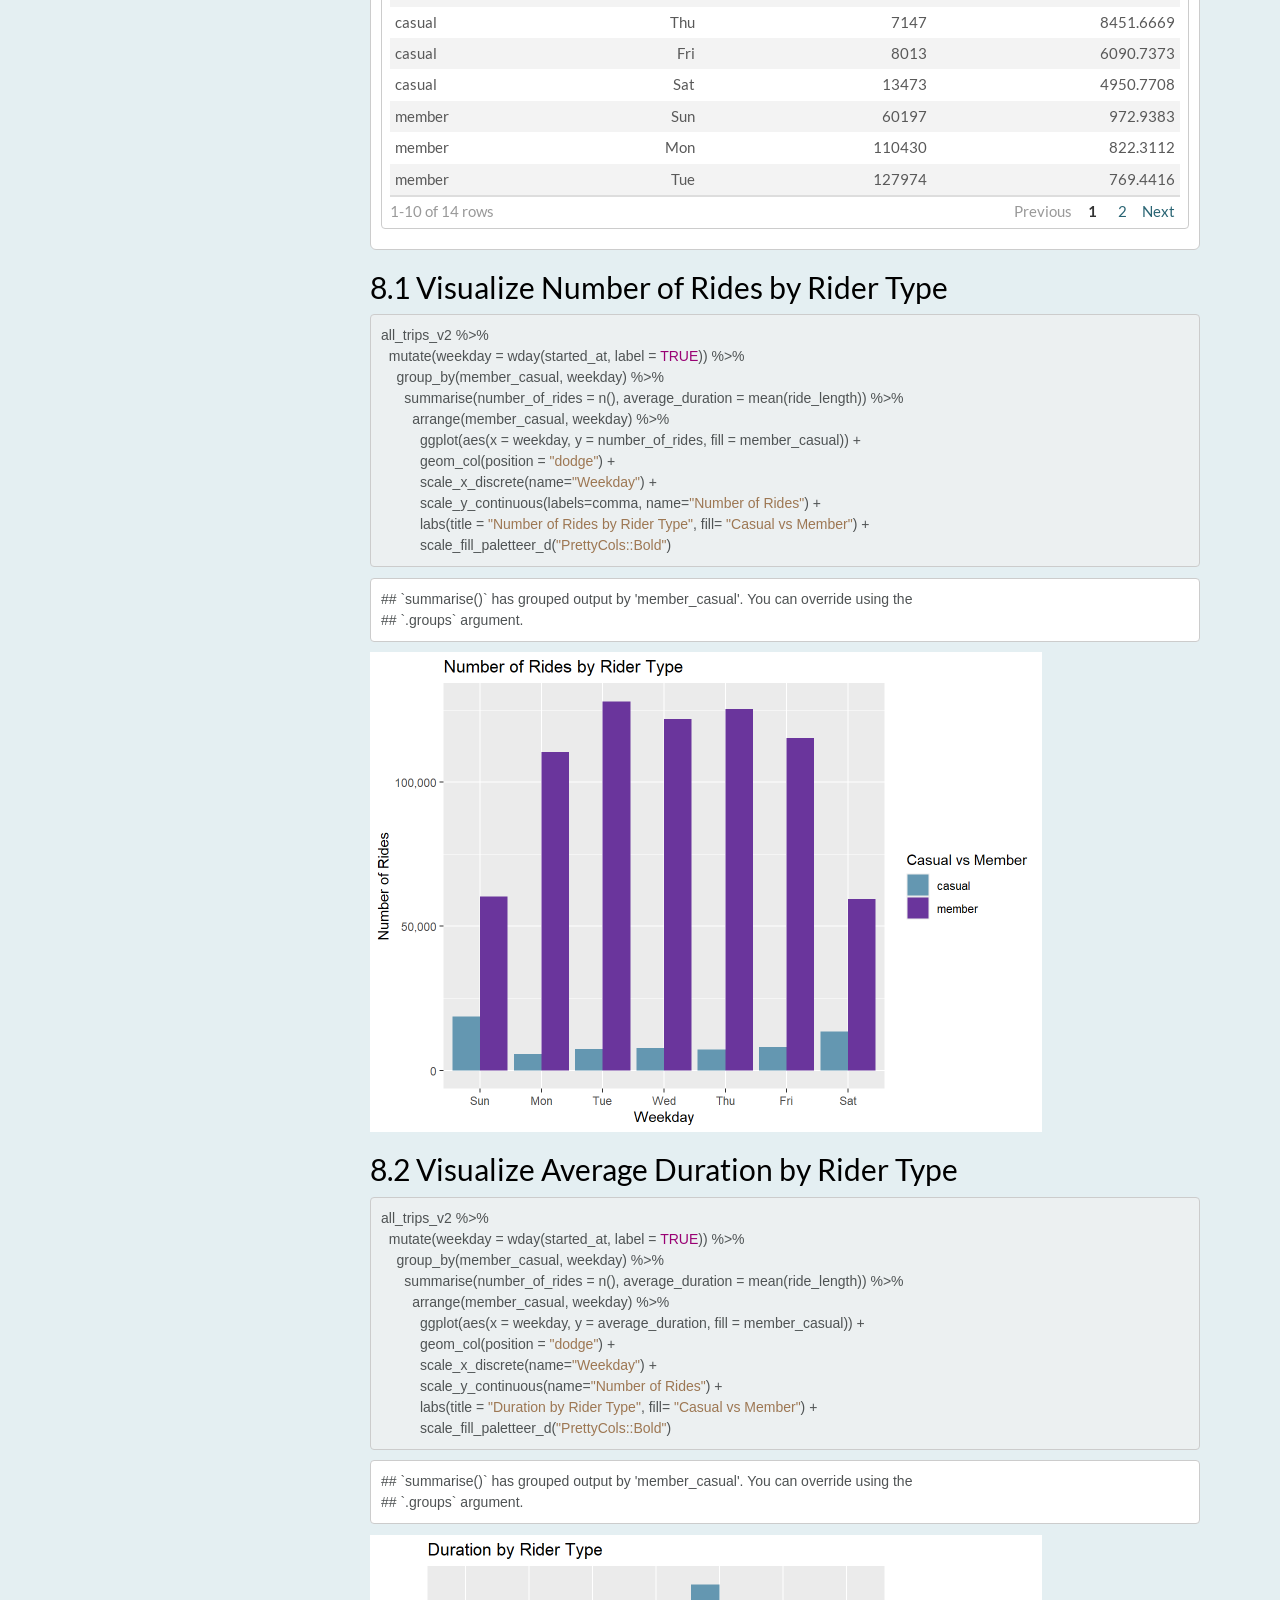
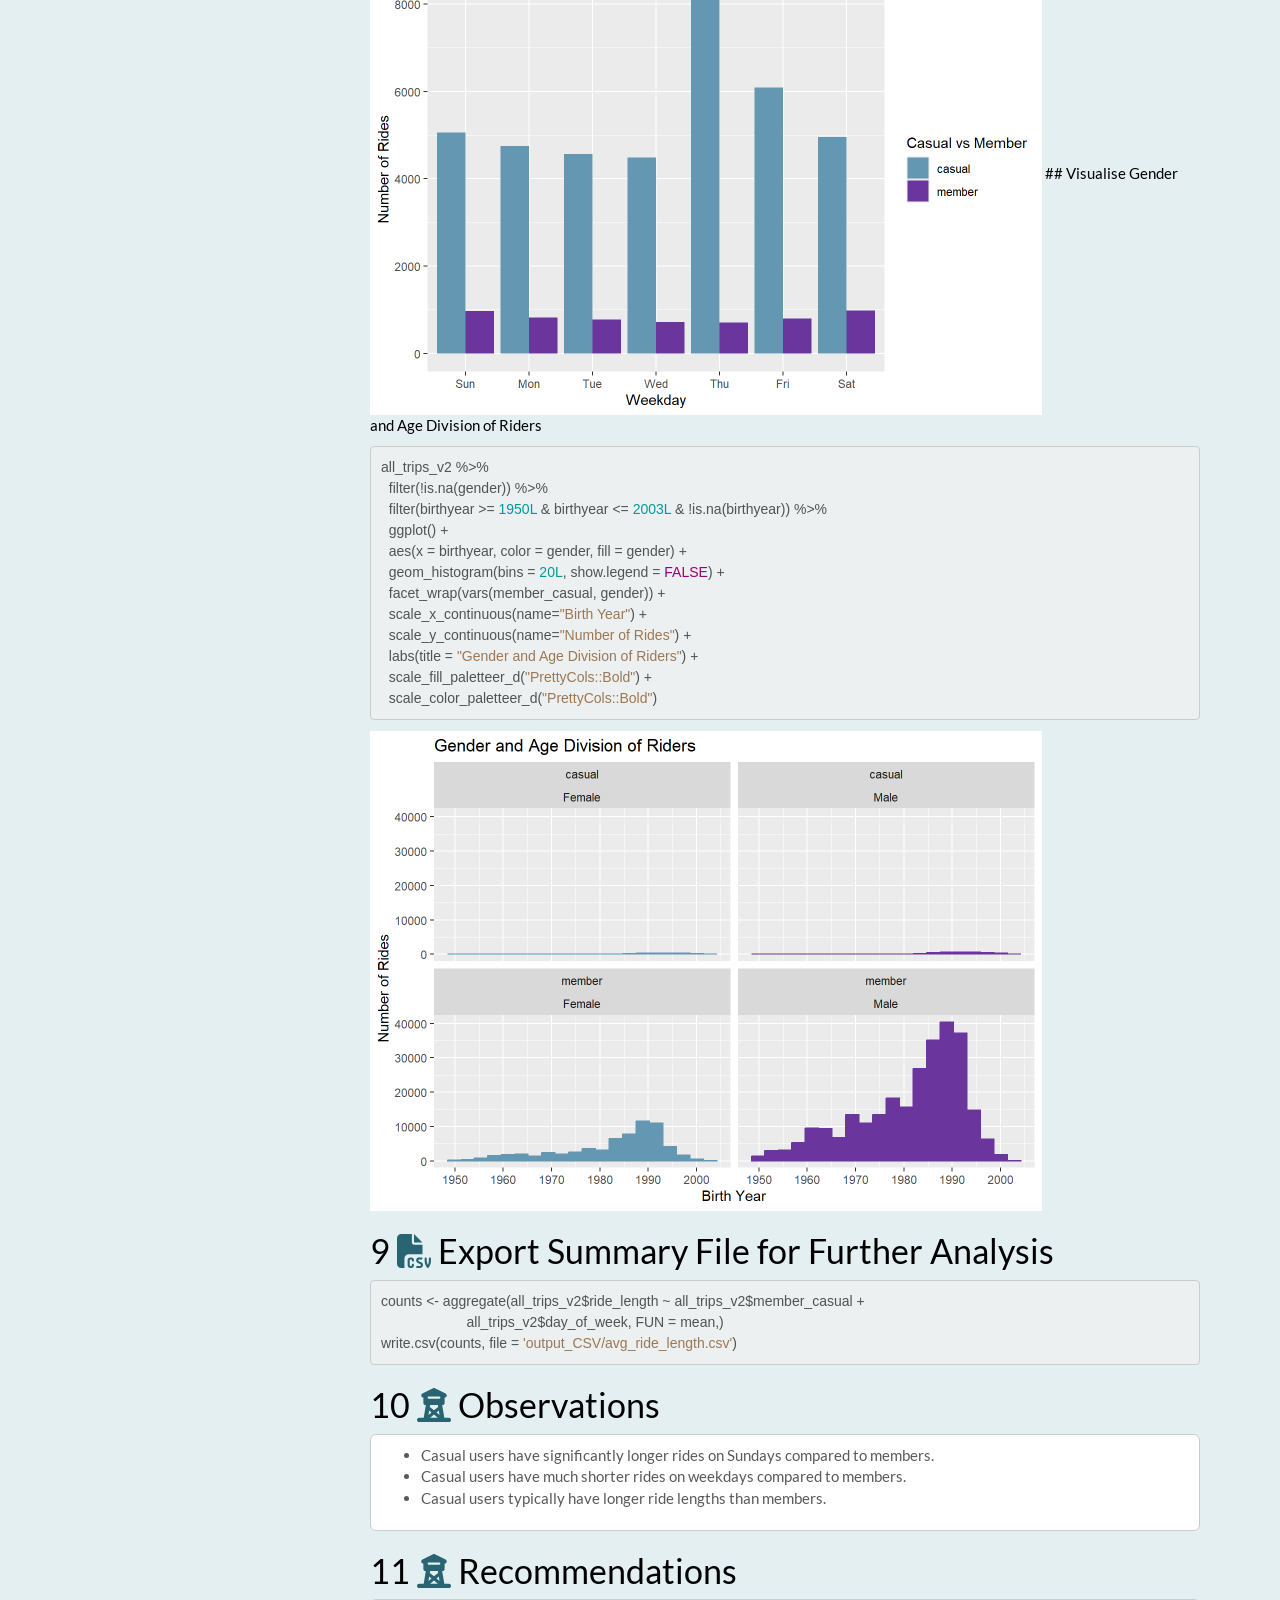
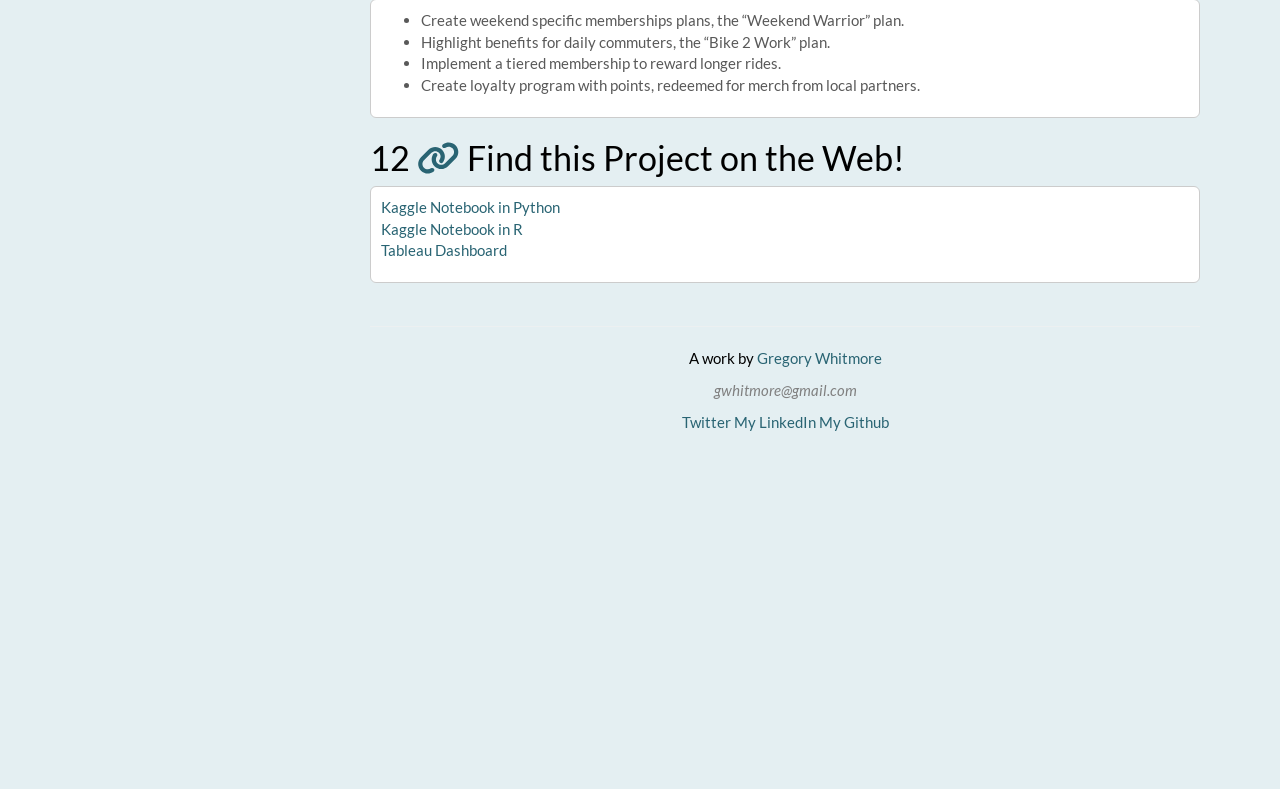
